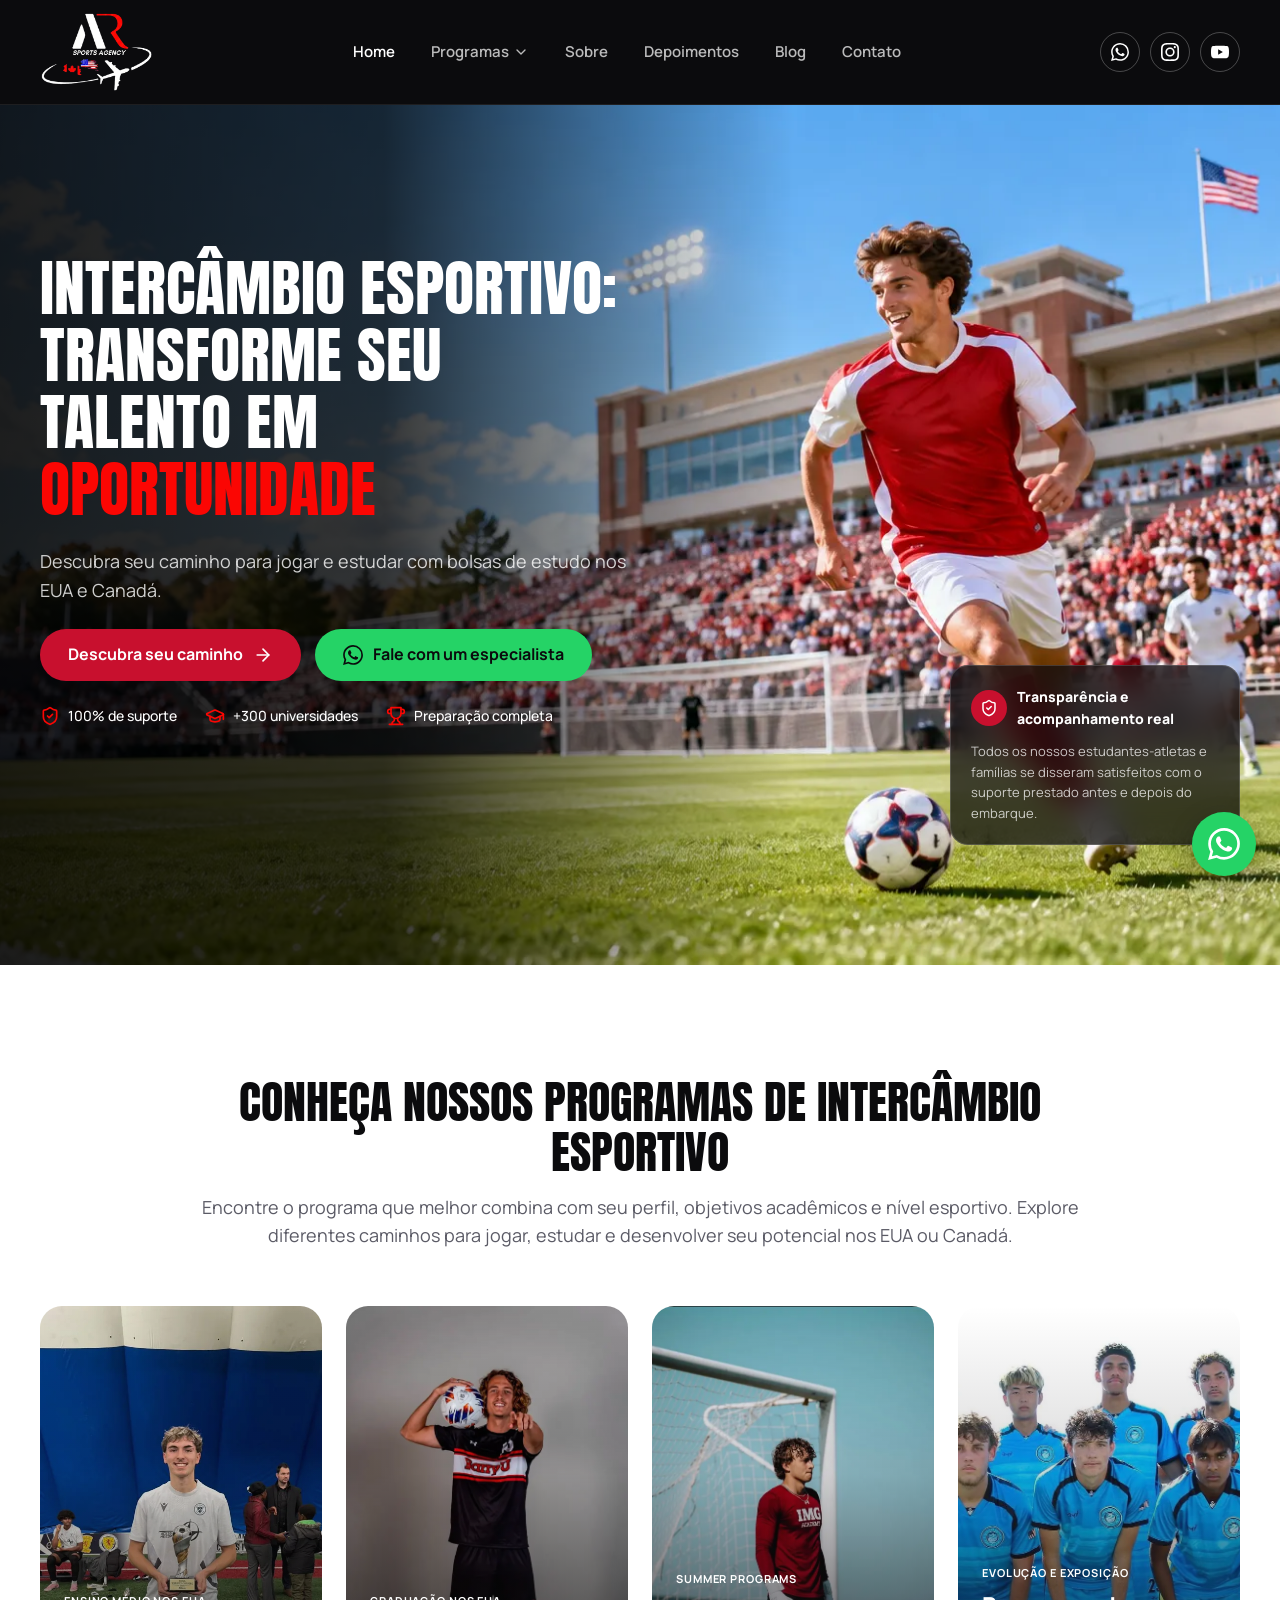
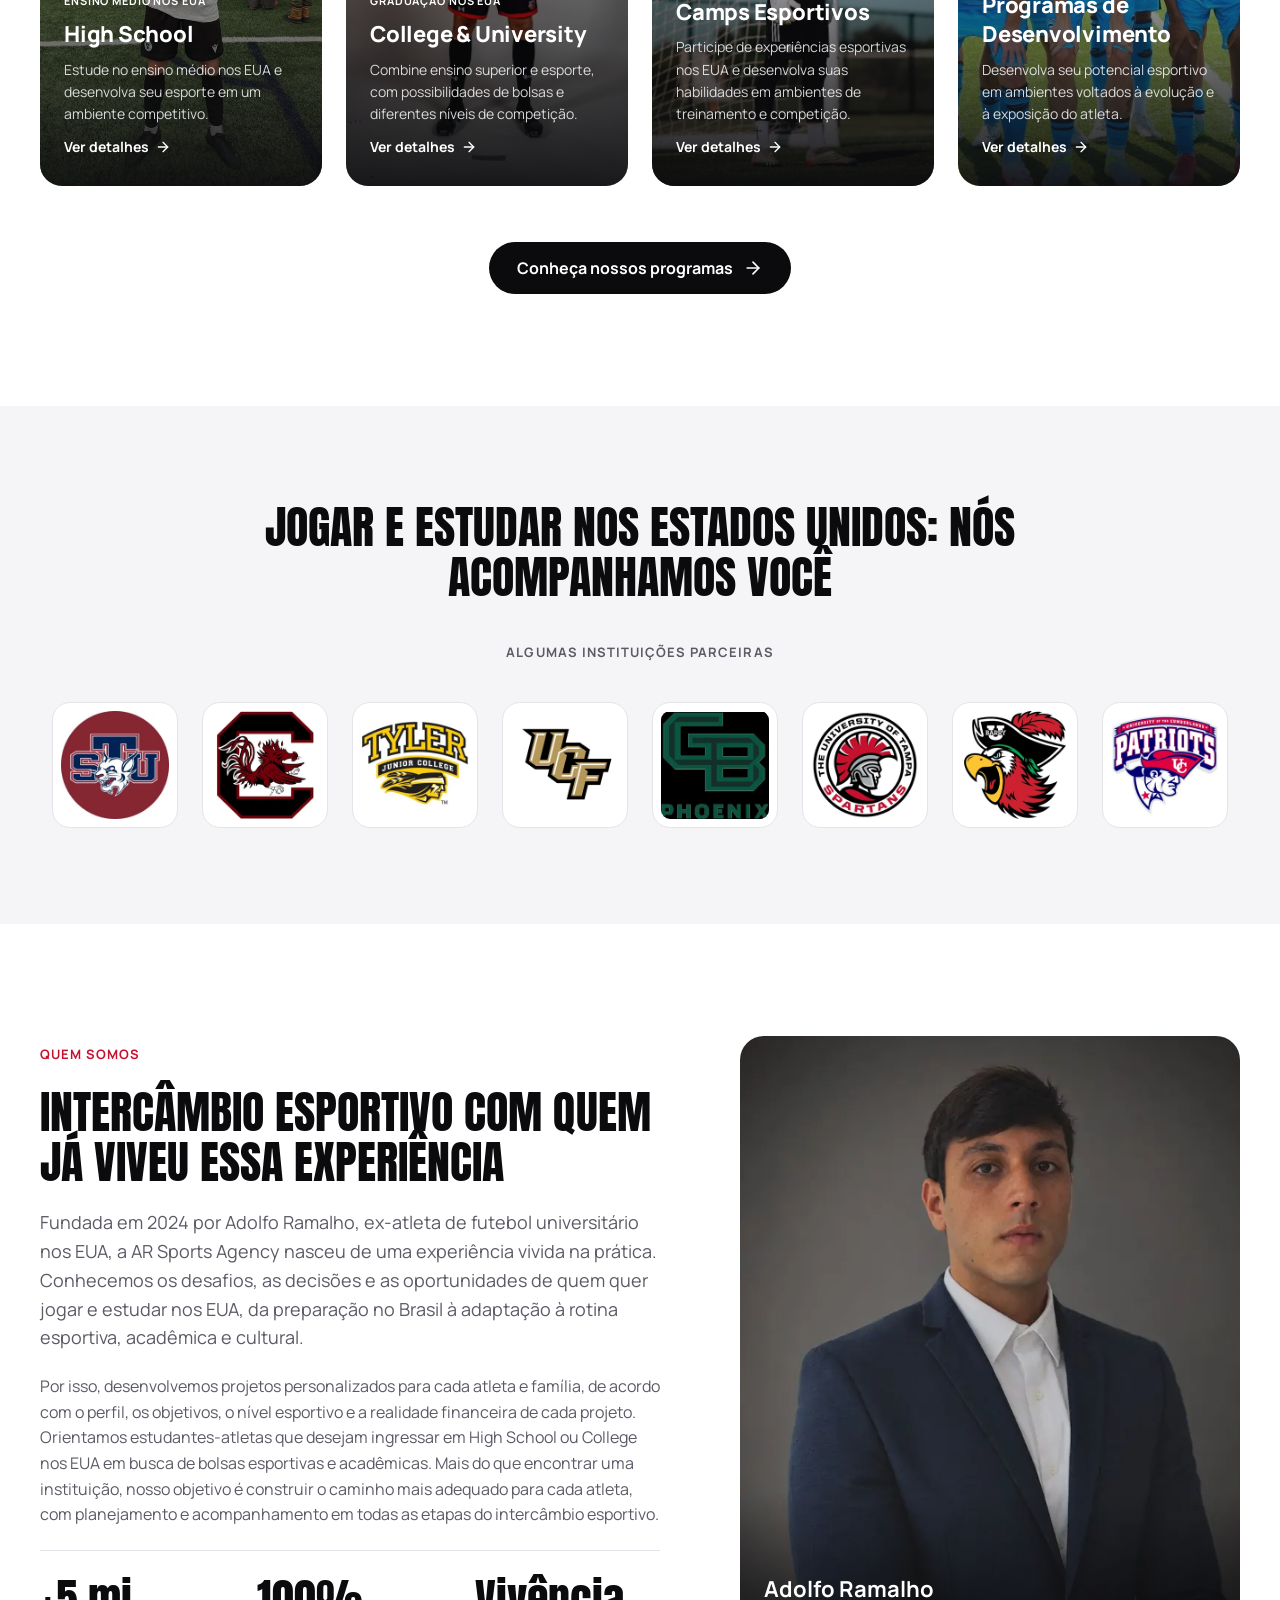
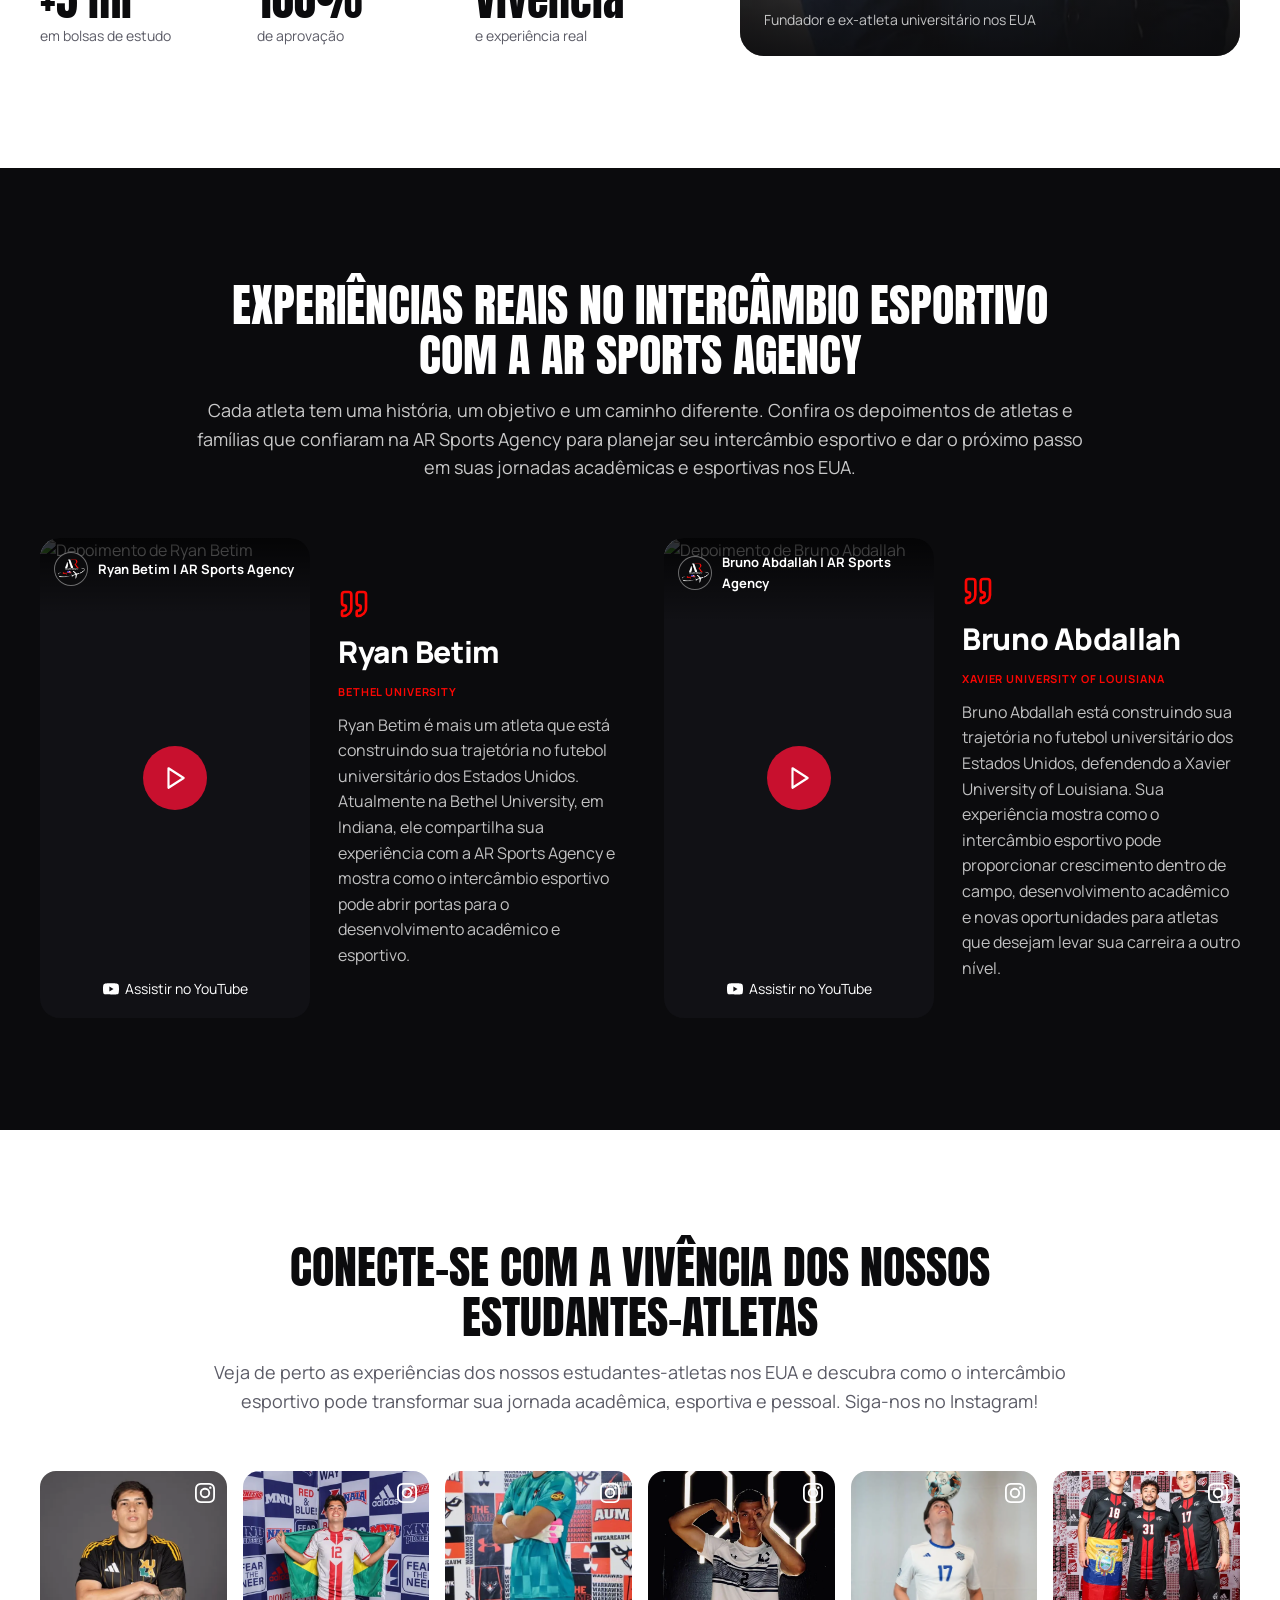
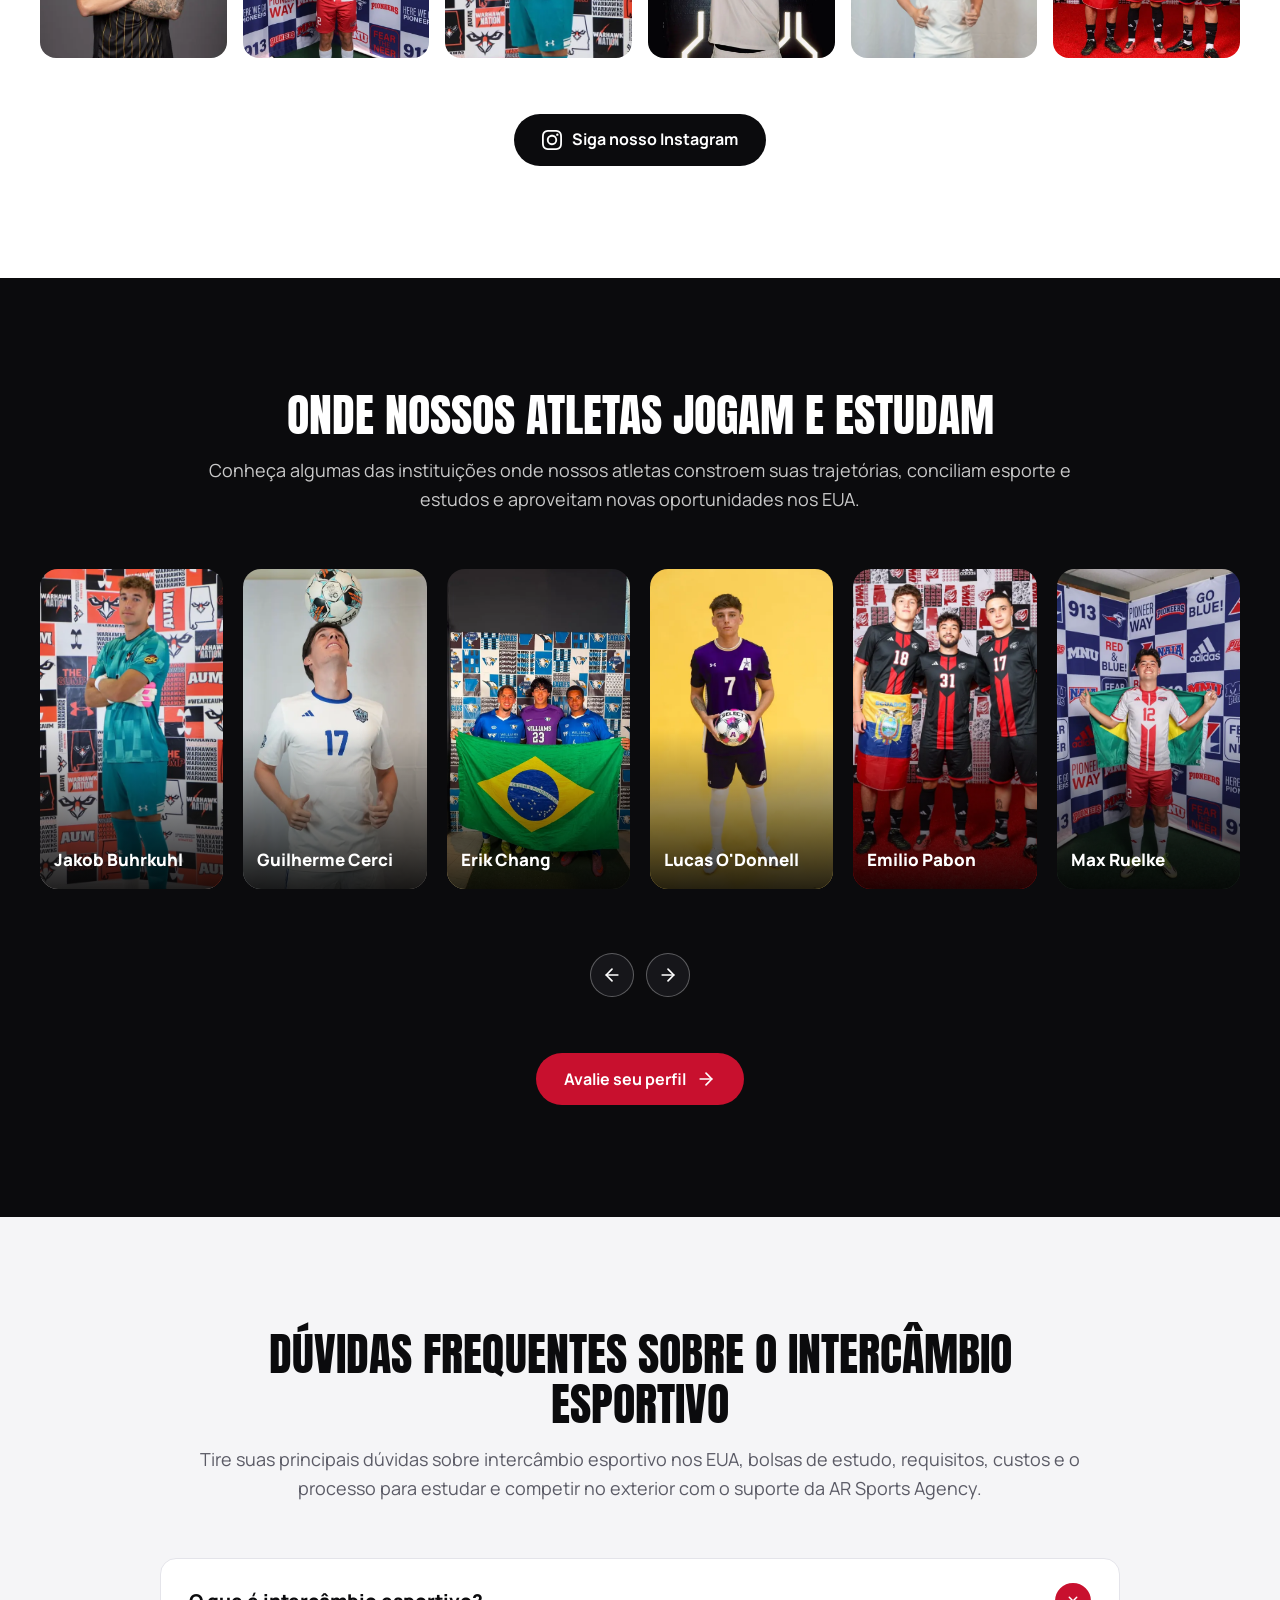
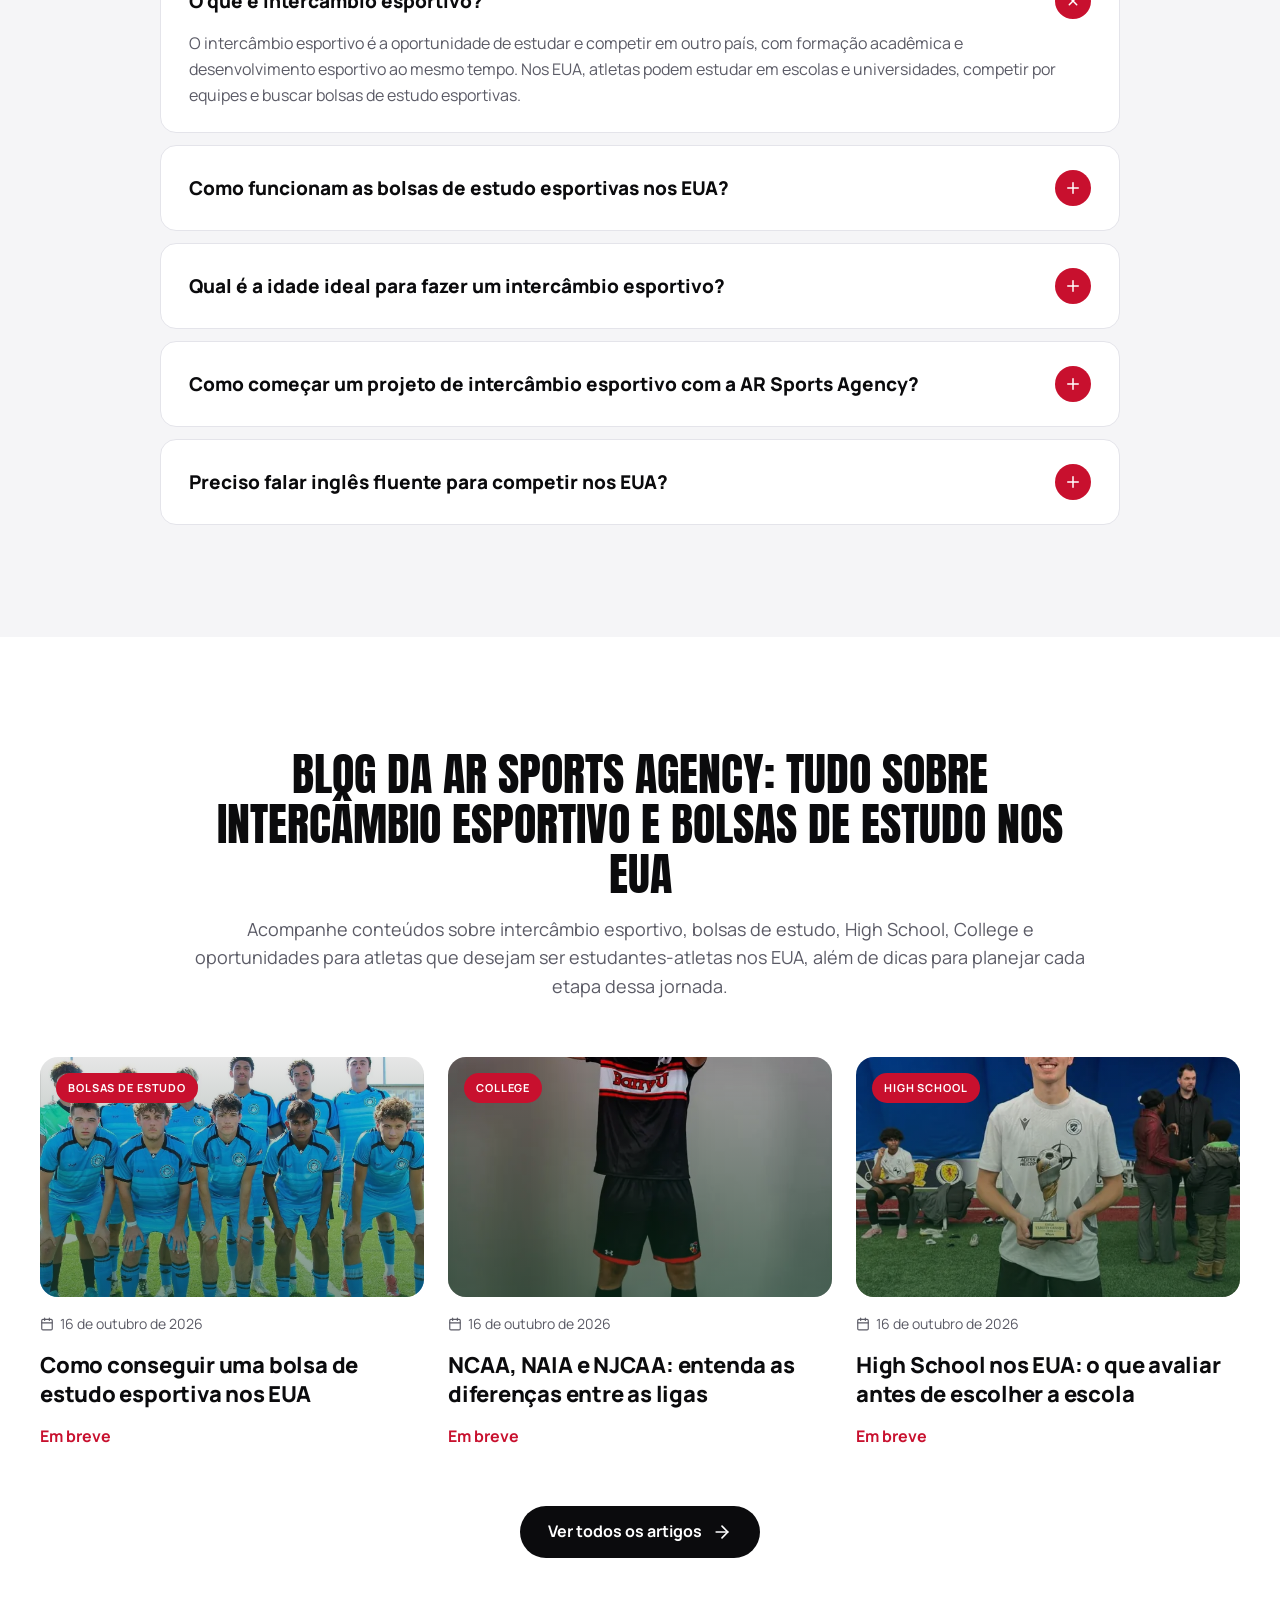
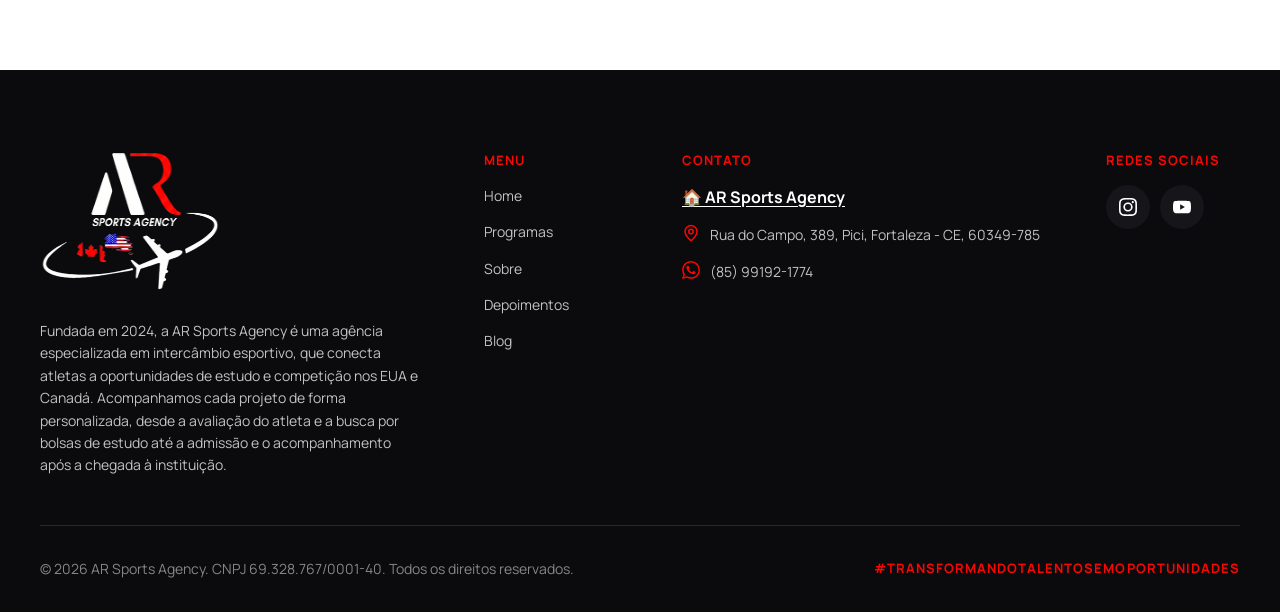
==== index.html @ d469edd4 "Prévia AR Sports Agency Co-Authored-By: Claude Opus 5.5 <noreply@anthropic.com> Claude-Session: http" ====
<!doctype html><html lang="pt-BR"><head><meta charset="utf-8"><meta name="robots" content="noindex,nofollow"><meta name="viewport" content="width=device-width,initial-scale=1">
<title>AR Sports Agency | Intercâmbio Esportivo para EUA e Canadá</title><meta name="description" content="Encontre oportunidades de intercâmbio esportivo nos EUA e Canadá para jogar, estudar e conquistar bolsas de estudos com a AR Sports Agency."><link rel="canonical" href="https://arsportsagency.com.br/">
<meta property="og:type" content="website"><meta property="og:title" content="AR Sports Agency | Intercâmbio Esportivo para EUA e Canadá"><meta property="og:description" content="Encontre oportunidades de intercâmbio esportivo nos EUA e Canadá para jogar, estudar e conquistar bolsas de estudos com a AR Sports Agency."><meta property="og:url" content="https://arsportsagency.com.br/"><meta property="og:image" content="https://arsportsagency.com.br/assets/img/og.jpg"><meta property="og:locale" content="pt_BR">
<link rel="icon" href="./favicon.png"><meta name="theme-color" content="#0B0B0D">
<link rel="preconnect" href="https://fonts.googleapis.com"><link rel="preconnect" href="https://fonts.gstatic.com" crossorigin>
<link href="https://fonts.googleapis.com/css2?family=Anton&family=Manrope:wght@400;500;600;700;800&display=swap" rel="stylesheet">
<link rel="stylesheet" href="./assets/css/style.css"><script type="application/ld+json">{"@context": "https://schema.org", "@type": "Organization", "name": "AR Sports Agency", "url": "https://arsportsagency.com.br/", "logo": "https://arsportsagency.com.br/assets/img/logo.png", "email": "aramalho@arsportsagency.com.br", "telephone": "+55 85 99192-1774", "hasMap": "https://share.google/sRumZk0qRqVlAinR0", "foundingDate": "2024", "founder": {"@type": "Person", "name": "Adolfo Ramalho"}, "address": {"@type": "PostalAddress", "streetAddress": "Rua do Campo, 389, Pici", "postalCode": "60349-785", "addressLocality": "Fortaleza", "addressRegion": "CE", "addressCountry": "BR"}, "sameAs": ["https://www.instagram.com/arsportsagency_/", "https://www.youtube.com/@arsportsagency"], "slogan": "#TransformandoTalentosEmOportunidades"}</script><script type="application/ld+json">{"@context": "https://schema.org", "@type": "FAQPage", "mainEntity": [{"@type": "Question", "name": "O que é intercâmbio esportivo?", "acceptedAnswer": {"@type": "Answer", "text": "O intercâmbio esportivo é a oportunidade de estudar e competir em outro país, com formação acadêmica e desenvolvimento esportivo ao mesmo tempo. Nos EUA, atletas podem estudar em escolas e universidades, competir por equipes e buscar bolsas de estudo esportivas."}}, {"@type": "Question", "name": "Como funcionam as bolsas de estudo esportivas nos EUA?", "acceptedAnswer": {"@type": "Answer", "text": "As bolsas esportivas são oferecidas por escolas e universidades para atletas que atendem aos requisitos esportivos e acadêmicos. O valor varia conforme a instituição, a modalidade, o nível esportivo e o perfil do atleta, e pode reduzir significativamente os custos do programa."}}, {"@type": "Question", "name": "Qual é a idade ideal para fazer um intercâmbio esportivo?", "acceptedAnswer": {"@type": "Answer", "text": "Não existe uma idade única ideal. O momento adequado depende da idade, do nível esportivo, do histórico acadêmico e dos objetivos do atleta. Existem oportunidades para estudantes do ensino médio e para atletas que desejam ingressar ou continuar os estudos em universidades nos EUA."}}, {"@type": "Question", "name": "Como começar um projeto de intercâmbio esportivo com a AR Sports Agency?", "acceptedAnswer": {"@type": "Answer", "text": "O primeiro passo é a avaliação do perfil do atleta. Analisamos idade, histórico acadêmico, nível esportivo, objetivos e orçamento para desenvolver uma estratégia personalizada e buscar oportunidades em escolas e universidades alinhadas ao seu perfil."}}, {"@type": "Question", "name": "Preciso falar inglês fluente para competir nos EUA?", "acceptedAnswer": {"@type": "Answer", "text": "Não necessariamente. O nível de inglês exigido varia conforme a instituição e o programa. Muitos atletas iniciam o intercâmbio esportivo sem fluência e desenvolvem o idioma durante a experiência. A AR Sports Agency avalia o nível de inglês para indicar opções adequadas."}}]}</script></head>
<body id="topo"><header class="header"><div class="container">
<a class="logo" href="./index.html" aria-label="AR Sports Agency, página inicial"><img src="./assets/img/logo-full.webp" alt="AR Sports Agency" width="113" height="80"></a>
<nav class="nav" aria-label="Menu principal"><a href="./index.html" class="ativo" aria-current="page">Home</a><div class="drop"><a href="./programas/index.html">Programas <svg aria-hidden="true" focusable="false" xmlns="http://www.w3.org/2000/svg" width="24" height="24" viewBox="0 0 24 24" fill="none" stroke="currentColor" stroke-width="2" stroke-linecap="round" stroke-linejoin="round"><path d="m6 9 6 6 6-6"/></svg></a><div class="drop-menu"><a href="./high-school/index.html"><span class="ic"><svg aria-hidden="true" focusable="false" xmlns="http://www.w3.org/2000/svg" width="24" height="24" viewBox="0 0 24 24" fill="none" stroke="currentColor" stroke-width="2" stroke-linecap="round" stroke-linejoin="round" > <path d="M21.42 10.922a1 1 0 0 0-.019-1.838L12.83 5.18a2 2 0 0 0-1.66 0L2.6 9.08a1 1 0 0 0 0 1.832l8.57 3.908a2 2 0 0 0 1.66 0z" /> <path d="M22 10v6" /> <path d="M6 12.5V16a6 3 0 0 0 12 0v-3.5" /> </svg></span><span><b>High School</b><span>Ensino Médio nos EUA</span></span></a><a href="./college-university/index.html"><span class="ic"><svg aria-hidden="true" focusable="false" xmlns="http://www.w3.org/2000/svg" width="24" height="24" viewBox="0 0 24 24" fill="none" stroke="currentColor" stroke-width="2" stroke-linecap="round" stroke-linejoin="round" > <path d="M6 9H4.5a2.5 2.5 0 0 1 0-5H6" /> <path d="M18 9h1.5a2.5 2.5 0 0 0 0-5H18" /> <path d="M4 22h16" /> <path d="M10 14.66V17c0 .55-.47.98-.97 1.21C7.85 18.75 7 20.24 7 22" /> <path d="M14 14.66V17c0 .55.47.98.97 1.21C16.15 18.75 17 20.24 17 22" /> <path d="M18 2H6v7a6 6 0 0 0 12 0V2Z" /> </svg></span><span><b>College & University</b><span>Graduação com bolsa nos EUA</span></span></a><a href="./programas-de-desenvolvimento/index.html"><span class="ic"><svg aria-hidden="true" focusable="false" xmlns="http://www.w3.org/2000/svg" width="24" height="24" viewBox="0 0 24 24" fill="none" stroke="currentColor" stroke-width="2" stroke-linecap="round" stroke-linejoin="round" > <path d="M14.4 14.4 9.6 9.6" /> <path d="M18.657 21.485a2 2 0 1 1-2.829-2.828l-1.767 1.768a2 2 0 1 1-2.829-2.829l6.364-6.364a2 2 0 1 1 2.829 2.829l-1.768 1.767a2 2 0 1 1 2.828 2.829z" /> <path d="m21.5 21.5-1.4-1.4" /> <path d="M3.9 3.9 2.5 2.5" /> <path d="M6.404 12.768a2 2 0 1 1-2.829-2.829l1.768-1.767a2 2 0 1 1-2.828-2.829l2.828-2.828a2 2 0 1 1 2.829 2.828l1.767-1.768a2 2 0 1 1 2.829 2.829z" /> </svg></span><span><b>Programas de Desenvolvimento</b><span>Evolução e exposição do atleta</span></span></a><a href="./camps-summer-programs/index.html"><span class="ic"><svg aria-hidden="true" focusable="false" xmlns="http://www.w3.org/2000/svg" width="24" height="24" viewBox="0 0 24 24" fill="none" stroke="currentColor" stroke-width="2" stroke-linecap="round" stroke-linejoin="round" > <path d="M17.8 19.2 16 11l3.5-3.5C21 6 21.5 4 21 3c-1-.5-3 0-4.5 1.5L13 8 4.8 6.2c-.5-.1-.9.1-1.1.5l-.3.5c-.2.5-.1 1 .3 1.3L9 12l-2 3H4l-1 1 3 2 2 3 1-1v-3l3-2 3.5 5.3c.3.4.8.5 1.3.3l.5-.2c.4-.3.6-.7.5-1.2z" /> </svg></span><span><b>Camps Esportivos</b><span>Summer Programs nos EUA</span></span></a><a class="todos" href="./programas/index.html">Ver todos os programas <svg aria-hidden="true" focusable="false" xmlns="http://www.w3.org/2000/svg" width="24" height="24" viewBox="0 0 24 24" fill="none" stroke="currentColor" stroke-width="2" stroke-linecap="round" stroke-linejoin="round" > <path d="M5 12h14" /> <path d="m12 5 7 7-7 7" /> </svg></a></div></div><a href="./sobre/index.html">Sobre</a><a href="./depoimentos/index.html">Depoimentos</a><a href="./blog/index.html">Blog</a><a href="./contato/index.html">Contato</a><div class="redes" hidden-desktop><a href="https://wa.me/18706049892?text=Ol%C3%A1%21%20Vim%20pelo%20site%20da%20AR%20Sports%20Agency%20e%20quero%20falar%20com%20um%20especialista%20sobre%20o%20interc%C3%A2mbio%20esportivo." target="_blank" rel="noopener" aria-label="WhatsApp"><svg aria-hidden="true" focusable="false" width="24" height="24" viewBox="0 0 24 24" xmlns="http://www.w3.org/2000/svg"><path fill="currentColor" d="M17.472 14.382c-.297-.149-1.758-.867-2.03-.967-.273-.099-.471-.148-.67.15-.197.297-.767.966-.94 1.164-.173.199-.347.223-.644.075-.297-.15-1.255-.463-2.39-1.475-.883-.788-1.48-1.761-1.653-2.059-.173-.297-.018-.458.13-.606.134-.133.298-.347.446-.52.149-.174.198-.298.298-.497.099-.198.05-.371-.025-.52-.075-.149-.669-1.612-.916-2.207-.242-.579-.487-.5-.669-.51-.173-.008-.371-.01-.57-.01-.198 0-.52.074-.792.372-.272.297-1.04 1.016-1.04 2.479 0 1.462 1.065 2.875 1.213 3.074.149.198 2.096 3.2 5.077 4.487.709.306 1.262.489 1.694.625.712.227 1.36.195 1.871.118.571-.085 1.758-.719 2.006-1.413.248-.694.248-1.289.173-1.413-.074-.124-.272-.198-.57-.347m-5.421 7.403h-.004a9.87 9.87 0 01-5.031-1.378l-.361-.214-3.741.982.998-3.648-.235-.374a9.86 9.86 0 01-1.51-5.26c.001-5.45 4.436-9.884 9.888-9.884 2.64 0 5.122 1.03 6.988 2.898a9.825 9.825 0 012.893 6.994c-.003 5.45-4.437 9.884-9.885 9.884m8.413-18.297A11.815 11.815 0 0012.05 0C5.495 0 .16 5.335.157 11.892c0 2.096.547 4.142 1.588 5.945L.057 24l6.305-1.654a11.882 11.882 0 005.683 1.448h.005c6.554 0 11.89-5.335 11.893-11.893a11.821 11.821 0 00-3.48-8.413Z"/></svg></a><a href="https://www.instagram.com/arsportsagency_/" target="_blank" rel="noopener" aria-label="Instagram"><svg aria-hidden="true" focusable="false" width="24" height="24" viewBox="0 0 24 24" xmlns="http://www.w3.org/2000/svg"><path fill="currentColor" d="M7.0301.084c-1.2768.0602-2.1487.264-2.911.5634-.7888.3075-1.4575.72-2.1228 1.3877-.6652.6677-1.075 1.3368-1.3802 2.127-.2954.7638-.4956 1.6365-.552 2.914-.0564 1.2775-.0689 1.6882-.0626 4.947.0062 3.2586.0206 3.6671.0825 4.9473.061 1.2765.264 2.1482.5635 2.9107.308.7889.72 1.4573 1.388 2.1228.6679.6655 1.3365 1.0743 2.1285 1.38.7632.295 1.6361.4961 2.9134.552 1.2773.056 1.6884.069 4.9462.0627 3.2578-.0062 3.668-.0207 4.9478-.0814 1.28-.0607 2.147-.2652 2.9098-.5633.7889-.3086 1.4578-.72 2.1228-1.3881.665-.6682 1.0745-1.3378 1.3795-2.1284.2957-.7632.4966-1.636.552-2.9124.056-1.2809.0692-1.6898.063-4.948-.0063-3.2583-.021-3.6668-.0817-4.9465-.0607-1.2797-.264-2.1487-.5633-2.9117-.3084-.7889-.72-1.4568-1.3876-2.1228C21.2982 1.33 20.628.9208 19.8378.6165 19.074.321 18.2017.1197 16.9244.0645 15.6471.0093 15.236-.005 11.977.0014 8.718.0076 8.31.0215 7.0301.0839m.1402 21.6932c-1.17-.0509-1.8053-.2453-2.2287-.408-.5606-.216-.96-.4771-1.3819-.895-.422-.4178-.6811-.8186-.9-1.378-.1644-.4234-.3624-1.058-.4171-2.228-.0595-1.2645-.072-1.6442-.079-4.848-.007-3.2037.0053-3.583.0607-4.848.05-1.169.2456-1.805.408-2.2282.216-.5613.4762-.96.895-1.3816.4188-.4217.8184-.6814 1.3783-.9003.423-.1651 1.0575-.3614 2.227-.4171 1.2655-.06 1.6447-.072 4.848-.079 3.2033-.007 3.5835.005 4.8495.0608 1.169.0508 1.8053.2445 2.228.408.5608.216.96.4754 1.3816.895.4217.4194.6816.8176.9005 1.3787.1653.4217.3617 1.056.4169 2.2263.0602 1.2655.0739 1.645.0796 4.848.0058 3.203-.0055 3.5834-.061 4.848-.051 1.17-.245 1.8055-.408 2.2294-.216.5604-.4763.96-.8954 1.3814-.419.4215-.8181.6811-1.3783.9-.4224.1649-1.0577.3617-2.2262.4174-1.2656.0595-1.6448.072-4.8493.079-3.2045.007-3.5825-.006-4.848-.0608M16.953 5.5864A1.44 1.44 0 1 0 18.39 4.144a1.44 1.44 0 0 0-1.437 1.4424M5.8385 12.012c.0067 3.4032 2.7706 6.1557 6.173 6.1493 3.4026-.0065 6.157-2.7701 6.1506-6.1733-.0065-3.4032-2.771-6.1565-6.174-6.1498-3.403.0067-6.156 2.771-6.1496 6.1738M8 12.0077a4 4 0 1 1 4.008 3.9921A3.9996 3.9996 0 0 1 8 12.0077"/></svg></a><a href="https://www.youtube.com/@arsportsagency" target="_blank" rel="noopener" aria-label="YouTube"><svg aria-hidden="true" focusable="false" width="24" height="24" viewBox="0 0 24 24" xmlns="http://www.w3.org/2000/svg"><path fill="currentColor" d="M23.498 6.186a3.016 3.016 0 0 0-2.122-2.136C19.505 3.545 12 3.545 12 3.545s-7.505 0-9.377.505A3.017 3.017 0 0 0 .502 6.186C0 8.07 0 12 0 12s0 3.93.502 5.814a3.016 3.016 0 0 0 2.122 2.136c1.871.505 9.376.505 9.376.505s7.505 0 9.377-.505a3.015 3.015 0 0 0 2.122-2.136C24 15.93 24 12 24 12s0-3.93-.502-5.814zM9.545 15.568V8.432L15.818 12l-6.273 3.568z"/></svg></a></div></nav>
<div class="redes topo-redes"><a href="https://wa.me/18706049892?text=Ol%C3%A1%21%20Vim%20pelo%20site%20da%20AR%20Sports%20Agency%20e%20quero%20falar%20com%20um%20especialista%20sobre%20o%20interc%C3%A2mbio%20esportivo." target="_blank" rel="noopener" aria-label="WhatsApp"><svg aria-hidden="true" focusable="false" width="24" height="24" viewBox="0 0 24 24" xmlns="http://www.w3.org/2000/svg"><path fill="currentColor" d="M17.472 14.382c-.297-.149-1.758-.867-2.03-.967-.273-.099-.471-.148-.67.15-.197.297-.767.966-.94 1.164-.173.199-.347.223-.644.075-.297-.15-1.255-.463-2.39-1.475-.883-.788-1.48-1.761-1.653-2.059-.173-.297-.018-.458.13-.606.134-.133.298-.347.446-.52.149-.174.198-.298.298-.497.099-.198.05-.371-.025-.52-.075-.149-.669-1.612-.916-2.207-.242-.579-.487-.5-.669-.51-.173-.008-.371-.01-.57-.01-.198 0-.52.074-.792.372-.272.297-1.04 1.016-1.04 2.479 0 1.462 1.065 2.875 1.213 3.074.149.198 2.096 3.2 5.077 4.487.709.306 1.262.489 1.694.625.712.227 1.36.195 1.871.118.571-.085 1.758-.719 2.006-1.413.248-.694.248-1.289.173-1.413-.074-.124-.272-.198-.57-.347m-5.421 7.403h-.004a9.87 9.87 0 01-5.031-1.378l-.361-.214-3.741.982.998-3.648-.235-.374a9.86 9.86 0 01-1.51-5.26c.001-5.45 4.436-9.884 9.888-9.884 2.64 0 5.122 1.03 6.988 2.898a9.825 9.825 0 012.893 6.994c-.003 5.45-4.437 9.884-9.885 9.884m8.413-18.297A11.815 11.815 0 0012.05 0C5.495 0 .16 5.335.157 11.892c0 2.096.547 4.142 1.588 5.945L.057 24l6.305-1.654a11.882 11.882 0 005.683 1.448h.005c6.554 0 11.89-5.335 11.893-11.893a11.821 11.821 0 00-3.48-8.413Z"/></svg></a><a href="https://www.instagram.com/arsportsagency_/" target="_blank" rel="noopener" aria-label="Instagram"><svg aria-hidden="true" focusable="false" width="24" height="24" viewBox="0 0 24 24" xmlns="http://www.w3.org/2000/svg"><path fill="currentColor" d="M7.0301.084c-1.2768.0602-2.1487.264-2.911.5634-.7888.3075-1.4575.72-2.1228 1.3877-.6652.6677-1.075 1.3368-1.3802 2.127-.2954.7638-.4956 1.6365-.552 2.914-.0564 1.2775-.0689 1.6882-.0626 4.947.0062 3.2586.0206 3.6671.0825 4.9473.061 1.2765.264 2.1482.5635 2.9107.308.7889.72 1.4573 1.388 2.1228.6679.6655 1.3365 1.0743 2.1285 1.38.7632.295 1.6361.4961 2.9134.552 1.2773.056 1.6884.069 4.9462.0627 3.2578-.0062 3.668-.0207 4.9478-.0814 1.28-.0607 2.147-.2652 2.9098-.5633.7889-.3086 1.4578-.72 2.1228-1.3881.665-.6682 1.0745-1.3378 1.3795-2.1284.2957-.7632.4966-1.636.552-2.9124.056-1.2809.0692-1.6898.063-4.948-.0063-3.2583-.021-3.6668-.0817-4.9465-.0607-1.2797-.264-2.1487-.5633-2.9117-.3084-.7889-.72-1.4568-1.3876-2.1228C21.2982 1.33 20.628.9208 19.8378.6165 19.074.321 18.2017.1197 16.9244.0645 15.6471.0093 15.236-.005 11.977.0014 8.718.0076 8.31.0215 7.0301.0839m.1402 21.6932c-1.17-.0509-1.8053-.2453-2.2287-.408-.5606-.216-.96-.4771-1.3819-.895-.422-.4178-.6811-.8186-.9-1.378-.1644-.4234-.3624-1.058-.4171-2.228-.0595-1.2645-.072-1.6442-.079-4.848-.007-3.2037.0053-3.583.0607-4.848.05-1.169.2456-1.805.408-2.2282.216-.5613.4762-.96.895-1.3816.4188-.4217.8184-.6814 1.3783-.9003.423-.1651 1.0575-.3614 2.227-.4171 1.2655-.06 1.6447-.072 4.848-.079 3.2033-.007 3.5835.005 4.8495.0608 1.169.0508 1.8053.2445 2.228.408.5608.216.96.4754 1.3816.895.4217.4194.6816.8176.9005 1.3787.1653.4217.3617 1.056.4169 2.2263.0602 1.2655.0739 1.645.0796 4.848.0058 3.203-.0055 3.5834-.061 4.848-.051 1.17-.245 1.8055-.408 2.2294-.216.5604-.4763.96-.8954 1.3814-.419.4215-.8181.6811-1.3783.9-.4224.1649-1.0577.3617-2.2262.4174-1.2656.0595-1.6448.072-4.8493.079-3.2045.007-3.5825-.006-4.848-.0608M16.953 5.5864A1.44 1.44 0 1 0 18.39 4.144a1.44 1.44 0 0 0-1.437 1.4424M5.8385 12.012c.0067 3.4032 2.7706 6.1557 6.173 6.1493 3.4026-.0065 6.157-2.7701 6.1506-6.1733-.0065-3.4032-2.771-6.1565-6.174-6.1498-3.403.0067-6.156 2.771-6.1496 6.1738M8 12.0077a4 4 0 1 1 4.008 3.9921A3.9996 3.9996 0 0 1 8 12.0077"/></svg></a><a href="https://www.youtube.com/@arsportsagency" target="_blank" rel="noopener" aria-label="YouTube"><svg aria-hidden="true" focusable="false" width="24" height="24" viewBox="0 0 24 24" xmlns="http://www.w3.org/2000/svg"><path fill="currentColor" d="M23.498 6.186a3.016 3.016 0 0 0-2.122-2.136C19.505 3.545 12 3.545 12 3.545s-7.505 0-9.377.505A3.017 3.017 0 0 0 .502 6.186C0 8.07 0 12 0 12s0 3.93.502 5.814a3.016 3.016 0 0 0 2.122 2.136c1.871.505 9.376.505 9.376.505s7.505 0 9.377-.505a3.015 3.015 0 0 0 2.122-2.136C24 15.93 24 12 24 12s0-3.93-.502-5.814zM9.545 15.568V8.432L15.818 12l-6.273 3.568z"/></svg></a></div>
<button class="menu-btn" aria-label="Abrir menu" aria-expanded="false"><svg aria-hidden="true" focusable="false" xmlns="http://www.w3.org/2000/svg" width="24" height="24" viewBox="0 0 24 24" fill="none" stroke="currentColor" stroke-width="2" stroke-linecap="round"><path d="M4 6h16M4 12h16M4 18h16"/></svg></button>
</div></header><main><section class="hero hero-home"><img class="fundo" src="./assets/img/hero-home.webp" alt="Atleta de futebol em estádio universitário nos Estados Unidos" width="1536" height="864" fetchpriority="high">
<div class="container"><div class="conteudo"><h1>Intercâmbio Esportivo: Transforme seu Talento em <em>Oportunidade</em></h1><p>Descubra seu caminho para jogar e estudar com bolsas de estudo nos EUA e Canadá.</p>
<div class="btns"><a class="btn btn-primario" href="https://ar-sports-agency.vercel.app/" target="_blank" rel="noopener">Descubra seu caminho<svg aria-hidden="true" focusable="false" xmlns="http://www.w3.org/2000/svg" width="24" height="24" viewBox="0 0 24 24" fill="none" stroke="currentColor" stroke-width="2" stroke-linecap="round" stroke-linejoin="round" > <path d="M5 12h14" /> <path d="m12 5 7 7-7 7" /> </svg></a><a class="btn btn-wpp" href="https://wa.me/18706049892?text=Ol%C3%A1%21%20Vim%20pelo%20site%20da%20AR%20Sports%20Agency%20e%20quero%20falar%20com%20um%20especialista%20sobre%20o%20interc%C3%A2mbio%20esportivo." target="_blank" rel="noopener"><svg aria-hidden="true" focusable="false" width="24" height="24" viewBox="0 0 24 24" xmlns="http://www.w3.org/2000/svg"><path fill="currentColor" d="M17.472 14.382c-.297-.149-1.758-.867-2.03-.967-.273-.099-.471-.148-.67.15-.197.297-.767.966-.94 1.164-.173.199-.347.223-.644.075-.297-.15-1.255-.463-2.39-1.475-.883-.788-1.48-1.761-1.653-2.059-.173-.297-.018-.458.13-.606.134-.133.298-.347.446-.52.149-.174.198-.298.298-.497.099-.198.05-.371-.025-.52-.075-.149-.669-1.612-.916-2.207-.242-.579-.487-.5-.669-.51-.173-.008-.371-.01-.57-.01-.198 0-.52.074-.792.372-.272.297-1.04 1.016-1.04 2.479 0 1.462 1.065 2.875 1.213 3.074.149.198 2.096 3.2 5.077 4.487.709.306 1.262.489 1.694.625.712.227 1.36.195 1.871.118.571-.085 1.758-.719 2.006-1.413.248-.694.248-1.289.173-1.413-.074-.124-.272-.198-.57-.347m-5.421 7.403h-.004a9.87 9.87 0 01-5.031-1.378l-.361-.214-3.741.982.998-3.648-.235-.374a9.86 9.86 0 01-1.51-5.26c.001-5.45 4.436-9.884 9.888-9.884 2.64 0 5.122 1.03 6.988 2.898a9.825 9.825 0 012.893 6.994c-.003 5.45-4.437 9.884-9.885 9.884m8.413-18.297A11.815 11.815 0 0012.05 0C5.495 0 .16 5.335.157 11.892c0 2.096.547 4.142 1.588 5.945L.057 24l6.305-1.654a11.882 11.882 0 005.683 1.448h.005c6.554 0 11.89-5.335 11.893-11.893a11.821 11.821 0 00-3.48-8.413Z"/></svg>Fale com um especialista</a></div>
<div class="destaques"><span><svg aria-hidden="true" focusable="false" xmlns="http://www.w3.org/2000/svg" width="24" height="24" viewBox="0 0 24 24" fill="none" stroke="currentColor" stroke-width="2" stroke-linecap="round" stroke-linejoin="round" > <path d="M20 13c0 5-3.5 7.5-7.66 8.95a1 1 0 0 1-.67-.01C7.5 20.5 4 18 4 13V6a1 1 0 0 1 1-1c2 0 4.5-1.2 6.24-2.72a1.17 1.17 0 0 1 1.52 0C14.51 3.81 17 5 19 5a1 1 0 0 1 1 1z" /> <path d="m9 12 2 2 4-4" /> </svg>100% de suporte</span><span><svg aria-hidden="true" focusable="false" xmlns="http://www.w3.org/2000/svg" width="24" height="24" viewBox="0 0 24 24" fill="none" stroke="currentColor" stroke-width="2" stroke-linecap="round" stroke-linejoin="round" > <path d="M21.42 10.922a1 1 0 0 0-.019-1.838L12.83 5.18a2 2 0 0 0-1.66 0L2.6 9.08a1 1 0 0 0 0 1.832l8.57 3.908a2 2 0 0 0 1.66 0z" /> <path d="M22 10v6" /> <path d="M6 12.5V16a6 3 0 0 0 12 0v-3.5" /> </svg>+300 universidades</span><span><svg aria-hidden="true" focusable="false" xmlns="http://www.w3.org/2000/svg" width="24" height="24" viewBox="0 0 24 24" fill="none" stroke="currentColor" stroke-width="2" stroke-linecap="round" stroke-linejoin="round" > <path d="M6 9H4.5a2.5 2.5 0 0 1 0-5H6" /> <path d="M18 9h1.5a2.5 2.5 0 0 0 0-5H18" /> <path d="M4 22h16" /> <path d="M10 14.66V17c0 .55-.47.98-.97 1.21C7.85 18.75 7 20.24 7 22" /> <path d="M14 14.66V17c0 .55.47.98.97 1.21C16.15 18.75 17 20.24 17 22" /> <path d="M18 2H6v7a6 6 0 0 0 12 0V2Z" /> </svg>Preparação completa</span></div></div></div>
<div class="selo"><div class="topo"><i><svg aria-hidden="true" focusable="false" xmlns="http://www.w3.org/2000/svg" width="24" height="24" viewBox="0 0 24 24" fill="none" stroke="currentColor" stroke-width="2" stroke-linecap="round" stroke-linejoin="round" > <path d="M20 13c0 5-3.5 7.5-7.66 8.95a1 1 0 0 1-.67-.01C7.5 20.5 4 18 4 13V6a1 1 0 0 1 1-1c2 0 4.5-1.2 6.24-2.72a1.17 1.17 0 0 1 1.52 0C14.51 3.81 17 5 19 5a1 1 0 0 1 1 1z" /> <path d="m9 12 2 2 4-4" /> </svg></i>Transparência e acompanhamento real</div><p>Todos os nossos estudantes-atletas e famílias se disseram satisfeitos com o suporte prestado antes e depois do embarque.</p></div></section>
<section class="secao"><div class="container"><div class="titulo"><h2>Conheça Nossos Programas de Intercâmbio Esportivo</h2><p>Encontre o programa que melhor combina com seu perfil, objetivos acadêmicos e nível esportivo. Explore diferentes caminhos para jogar, estudar e desenvolver seu potencial nos EUA ou Canadá.</p></div><div class="grid4"><a class="card-prog" href="./high-school/index.html"><img src="./assets/img/trofeu.webp" alt="Estudante-atleta de High School com troféu" loading="lazy" width="400" height="480"><span class="rotulo">Ensino Médio nos EUA</span><h3>High School</h3><p>Estude no ensino médio nos EUA e desenvolva seu esporte em um ambiente competitivo.</p><span class="mais">Ver detalhes <svg aria-hidden="true" focusable="false" xmlns="http://www.w3.org/2000/svg" width="24" height="24" viewBox="0 0 24 24" fill="none" stroke="currentColor" stroke-width="2" stroke-linecap="round" stroke-linejoin="round" > <path d="M5 12h14" /> <path d="m12 5 7 7-7 7" /> </svg></span></a><a class="card-prog" href="./college-university/index.html"><img src="./assets/img/barry.webp" alt="Atleta universitário com uniforme da Barry University" loading="lazy" width="400" height="480"><span class="rotulo">Graduação nos EUA</span><h3>College & University</h3><p>Combine ensino superior e esporte, com possibilidades de bolsas e diferentes níveis de competição.</p><span class="mais">Ver detalhes <svg aria-hidden="true" focusable="false" xmlns="http://www.w3.org/2000/svg" width="24" height="24" viewBox="0 0 24 24" fill="none" stroke="currentColor" stroke-width="2" stroke-linecap="round" stroke-linejoin="round" > <path d="M5 12h14" /> <path d="m12 5 7 7-7 7" /> </svg></span></a><a class="card-prog" href="./camps-summer-programs/index.html"><img src="./assets/img/img-goleiro.webp" alt="Goleiro em treino nos EUA" loading="lazy" width="400" height="480"><span class="rotulo">Summer Programs</span><h3>Camps Esportivos</h3><p>Participe de experiências esportivas nos EUA e desenvolva suas habilidades em ambientes de treinamento e competição.</p><span class="mais">Ver detalhes <svg aria-hidden="true" focusable="false" xmlns="http://www.w3.org/2000/svg" width="24" height="24" viewBox="0 0 24 24" fill="none" stroke="currentColor" stroke-width="2" stroke-linecap="round" stroke-linejoin="round" > <path d="M5 12h14" /> <path d="m12 5 7 7-7 7" /> </svg></span></a><a class="card-prog" href="./programas-de-desenvolvimento/index.html"><img src="./assets/img/time-azul.webp" alt="Equipe de programa de desenvolvimento nos EUA" loading="lazy" width="400" height="480"><span class="rotulo">Evolução e exposição</span><h3>Programas de Desenvolvimento</h3><p>Desenvolva seu potencial esportivo em ambientes voltados à evolução e à exposição do atleta.</p><span class="mais">Ver detalhes <svg aria-hidden="true" focusable="false" xmlns="http://www.w3.org/2000/svg" width="24" height="24" viewBox="0 0 24 24" fill="none" stroke="currentColor" stroke-width="2" stroke-linecap="round" stroke-linejoin="round" > <path d="M5 12h14" /> <path d="m12 5 7 7-7 7" /> </svg></span></a></div><a class="btn btn-escuro" href="./programas/index.html">Conheça nossos programas<svg aria-hidden="true" focusable="false" xmlns="http://www.w3.org/2000/svg" width="24" height="24" viewBox="0 0 24 24" fill="none" stroke="currentColor" stroke-width="2" stroke-linecap="round" stroke-linejoin="round" > <path d="M5 12h14" /> <path d="m12 5 7 7-7 7" /> </svg></a></div></section>
<section class="secao cinza" style="padding:96px 0"><div class="container" style="gap:40px"><div class="titulo"><h2>Jogar e Estudar nos Estados Unidos: Nós Acompanhamos Você</h2></div><p class="rotulo" style="color:var(--cinza-texto)">Algumas Instituições Parceiras</p><div class="logos"><img src="./assets/img/uni1.webp" alt="Logo de universidade onde atletas da AR Sports Agency estudam" loading="lazy" width="126" height="126"><img src="./assets/img/uni2.webp" alt="Logo de universidade onde atletas da AR Sports Agency estudam" loading="lazy" width="126" height="126"><img src="./assets/img/uni3.webp" alt="Logo de universidade onde atletas da AR Sports Agency estudam" loading="lazy" width="126" height="126"><img src="./assets/img/uni4.webp" alt="Logo de universidade onde atletas da AR Sports Agency estudam" loading="lazy" width="126" height="126"><img src="./assets/img/uni5.webp" alt="Logo de universidade onde atletas da AR Sports Agency estudam" loading="lazy" width="126" height="126"><img src="./assets/img/uni6.webp" alt="Logo de universidade onde atletas da AR Sports Agency estudam" loading="lazy" width="126" height="126"><img src="./assets/img/uni7.webp" alt="Logo de universidade onde atletas da AR Sports Agency estudam" loading="lazy" width="126" height="126"><img src="./assets/img/uni8.webp" alt="Logo de universidade onde atletas da AR Sports Agency estudam" loading="lazy" width="126" height="126"></div></div></section>
<section class="secao split"><div class="container"><div class="texto"><span class="rotulo">Quem somos</span><h2>Intercâmbio Esportivo com Quem Já Viveu Essa Experiência</h2><p style="font-size:18px">Fundada em 2024 por Adolfo Ramalho, ex-atleta de futebol universitário nos EUA, a AR Sports Agency nasceu de uma experiência vivida na prática. Conhecemos os desafios, as decisões e as oportunidades de quem quer jogar e estudar nos EUA, da preparação no Brasil à adaptação à rotina esportiva, acadêmica e cultural.</p><p>Por isso, desenvolvemos projetos personalizados para cada atleta e família, de acordo com o perfil, os objetivos, o nível esportivo e a realidade financeira de cada projeto. Orientamos estudantes-atletas que desejam ingressar em High School ou College nos EUA em busca de bolsas esportivas e acadêmicas. Mais do que encontrar uma instituição, nosso objetivo é construir o caminho mais adequado para cada atleta, com planejamento e acompanhamento em todas as etapas do intercâmbio esportivo.</p><div class="numeros"><div><strong>+5 mi</strong><span>em bolsas de estudo</span></div><div><strong>100%</strong><span>de aprovação</span></div><div><strong>Vivência</strong><span>e experiência real</span></div></div></div><figure class="fundador"><img src="./assets/img/fundador.webp" alt="Adolfo Ramalho, fundador da AR Sports Agency" loading="lazy" width="500" height="620"><figcaption><b>Adolfo Ramalho</b><span>Fundador e ex-atleta universitário nos EUA</span></figcaption></figure></div></section>
<section class="secao dark"><div class="container"><div class="titulo"><h2>Experiências Reais no Intercâmbio Esportivo com a AR Sports Agency</h2><p>Cada atleta tem uma história, um objetivo e um caminho diferente. Confira os depoimentos de atletas e famílias que confiaram na AR Sports Agency para planejar seu intercâmbio esportivo e dar o próximo passo em suas jornadas acadêmicas e esportivas nos EUA.</p></div><div class="depos"><div class="depo"><div class="video" data-yt="bUrrTECaHC0" data-title="Depoimento de Ryan Betim"><div class="yt-topo"><img src="./assets/img/logo-full.webp" alt="" width="34" height="34"><span>Ryan Betim | AR Sports Agency</span></div><img src="https://i.ytimg.com/vi/bUrrTECaHC0/hqdefault.jpg" alt="Depoimento de Ryan Betim" loading="lazy"><button class="play" aria-label="Reproduzir vídeo: Depoimento de Ryan Betim"><i><svg aria-hidden="true" focusable="false" xmlns="http://www.w3.org/2000/svg" width="24" height="24" viewBox="0 0 24 24" fill="none" stroke="currentColor" stroke-width="2" stroke-linecap="round" stroke-linejoin="round" > <polygon points="6 3 20 12 6 21 6 3" /> </svg></i><span><svg aria-hidden="true" focusable="false" width="24" height="24" viewBox="0 0 24 24" xmlns="http://www.w3.org/2000/svg"><path fill="currentColor" d="M23.498 6.186a3.016 3.016 0 0 0-2.122-2.136C19.505 3.545 12 3.545 12 3.545s-7.505 0-9.377.505A3.017 3.017 0 0 0 .502 6.186C0 8.07 0 12 0 12s0 3.93.502 5.814a3.016 3.016 0 0 0 2.122 2.136c1.871.505 9.376.505 9.376.505s7.505 0 9.377-.505a3.015 3.015 0 0 0 2.122-2.136C24 15.93 24 12 24 12s0-3.93-.502-5.814zM9.545 15.568V8.432L15.818 12l-6.273 3.568z"/></svg>Assistir no YouTube</span></button></div><div class="info"><svg aria-hidden="true" focusable="false" xmlns="http://www.w3.org/2000/svg" width="24" height="24" viewBox="0 0 24 24" fill="none" stroke="currentColor" stroke-width="2" stroke-linecap="round" stroke-linejoin="round" > <path d="M16 3a2 2 0 0 0-2 2v6a2 2 0 0 0 2 2 1 1 0 0 1 1 1v1a2 2 0 0 1-2 2 1 1 0 0 0-1 1v2a1 1 0 0 0 1 1 6 6 0 0 0 6-6V5a2 2 0 0 0-2-2z" /> <path d="M5 3a2 2 0 0 0-2 2v6a2 2 0 0 0 2 2 1 1 0 0 1 1 1v1a2 2 0 0 1-2 2 1 1 0 0 0-1 1v2a1 1 0 0 0 1 1 6 6 0 0 0 6-6V5a2 2 0 0 0-2-2z" /> </svg><h3>Ryan Betim</h3><span class="rotulo">Bethel University</span><p>Ryan Betim é mais um atleta que está construindo sua trajetória no futebol universitário dos Estados Unidos. Atualmente na Bethel University, em Indiana, ele compartilha sua experiência com a AR Sports Agency e mostra como o intercâmbio esportivo pode abrir portas para o desenvolvimento acadêmico e esportivo.</p></div></div><div class="depo"><div class="video" data-yt="Rd6raoskYic" data-title="Depoimento de Bruno Abdallah"><div class="yt-topo"><img src="./assets/img/logo-full.webp" alt="" width="34" height="34"><span>Bruno Abdallah | AR Sports Agency</span></div><img src="https://i.ytimg.com/vi/Rd6raoskYic/hqdefault.jpg" alt="Depoimento de Bruno Abdallah" loading="lazy"><button class="play" aria-label="Reproduzir vídeo: Depoimento de Bruno Abdallah"><i><svg aria-hidden="true" focusable="false" xmlns="http://www.w3.org/2000/svg" width="24" height="24" viewBox="0 0 24 24" fill="none" stroke="currentColor" stroke-width="2" stroke-linecap="round" stroke-linejoin="round" > <polygon points="6 3 20 12 6 21 6 3" /> </svg></i><span><svg aria-hidden="true" focusable="false" width="24" height="24" viewBox="0 0 24 24" xmlns="http://www.w3.org/2000/svg"><path fill="currentColor" d="M23.498 6.186a3.016 3.016 0 0 0-2.122-2.136C19.505 3.545 12 3.545 12 3.545s-7.505 0-9.377.505A3.017 3.017 0 0 0 .502 6.186C0 8.07 0 12 0 12s0 3.93.502 5.814a3.016 3.016 0 0 0 2.122 2.136c1.871.505 9.376.505 9.376.505s7.505 0 9.377-.505a3.015 3.015 0 0 0 2.122-2.136C24 15.93 24 12 24 12s0-3.93-.502-5.814zM9.545 15.568V8.432L15.818 12l-6.273 3.568z"/></svg>Assistir no YouTube</span></button></div><div class="info"><svg aria-hidden="true" focusable="false" xmlns="http://www.w3.org/2000/svg" width="24" height="24" viewBox="0 0 24 24" fill="none" stroke="currentColor" stroke-width="2" stroke-linecap="round" stroke-linejoin="round" > <path d="M16 3a2 2 0 0 0-2 2v6a2 2 0 0 0 2 2 1 1 0 0 1 1 1v1a2 2 0 0 1-2 2 1 1 0 0 0-1 1v2a1 1 0 0 0 1 1 6 6 0 0 0 6-6V5a2 2 0 0 0-2-2z" /> <path d="M5 3a2 2 0 0 0-2 2v6a2 2 0 0 0 2 2 1 1 0 0 1 1 1v1a2 2 0 0 1-2 2 1 1 0 0 0-1 1v2a1 1 0 0 0 1 1 6 6 0 0 0 6-6V5a2 2 0 0 0-2-2z" /> </svg><h3>Bruno Abdallah</h3><span class="rotulo">Xavier University of Louisiana</span><p>Bruno Abdallah está construindo sua trajetória no futebol universitário dos Estados Unidos, defendendo a Xavier University of Louisiana. Sua experiência mostra como o intercâmbio esportivo pode proporcionar crescimento dentro de campo, desenvolvimento acadêmico e novas oportunidades para atletas que desejam levar sua carreira a outro nível.</p></div></div></div></div></section>
<section class="secao"><div class="container"><div class="titulo"><h2>Conecte-se com a vivência dos nossos estudantes-atletas</h2><p>Veja de perto as experiências dos nossos estudantes-atletas nos EUA e descubra como o intercâmbio esportivo pode transformar sua jornada acadêmica, esportiva e pessoal. Siga-nos no Instagram!</p></div><div class="insta"><a href="https://www.instagram.com/arsportsagency_/" target="_blank" rel="noopener" aria-label="Ver no Instagram"><img src="./assets/img/atleta1.webp" alt="Estudante-atleta da AR Sports Agency nos EUA" loading="lazy" width="186" height="186"><svg aria-hidden="true" focusable="false" width="24" height="24" viewBox="0 0 24 24" xmlns="http://www.w3.org/2000/svg"><path fill="currentColor" d="M7.0301.084c-1.2768.0602-2.1487.264-2.911.5634-.7888.3075-1.4575.72-2.1228 1.3877-.6652.6677-1.075 1.3368-1.3802 2.127-.2954.7638-.4956 1.6365-.552 2.914-.0564 1.2775-.0689 1.6882-.0626 4.947.0062 3.2586.0206 3.6671.0825 4.9473.061 1.2765.264 2.1482.5635 2.9107.308.7889.72 1.4573 1.388 2.1228.6679.6655 1.3365 1.0743 2.1285 1.38.7632.295 1.6361.4961 2.9134.552 1.2773.056 1.6884.069 4.9462.0627 3.2578-.0062 3.668-.0207 4.9478-.0814 1.28-.0607 2.147-.2652 2.9098-.5633.7889-.3086 1.4578-.72 2.1228-1.3881.665-.6682 1.0745-1.3378 1.3795-2.1284.2957-.7632.4966-1.636.552-2.9124.056-1.2809.0692-1.6898.063-4.948-.0063-3.2583-.021-3.6668-.0817-4.9465-.0607-1.2797-.264-2.1487-.5633-2.9117-.3084-.7889-.72-1.4568-1.3876-2.1228C21.2982 1.33 20.628.9208 19.8378.6165 19.074.321 18.2017.1197 16.9244.0645 15.6471.0093 15.236-.005 11.977.0014 8.718.0076 8.31.0215 7.0301.0839m.1402 21.6932c-1.17-.0509-1.8053-.2453-2.2287-.408-.5606-.216-.96-.4771-1.3819-.895-.422-.4178-.6811-.8186-.9-1.378-.1644-.4234-.3624-1.058-.4171-2.228-.0595-1.2645-.072-1.6442-.079-4.848-.007-3.2037.0053-3.583.0607-4.848.05-1.169.2456-1.805.408-2.2282.216-.5613.4762-.96.895-1.3816.4188-.4217.8184-.6814 1.3783-.9003.423-.1651 1.0575-.3614 2.227-.4171 1.2655-.06 1.6447-.072 4.848-.079 3.2033-.007 3.5835.005 4.8495.0608 1.169.0508 1.8053.2445 2.228.408.5608.216.96.4754 1.3816.895.4217.4194.6816.8176.9005 1.3787.1653.4217.3617 1.056.4169 2.2263.0602 1.2655.0739 1.645.0796 4.848.0058 3.203-.0055 3.5834-.061 4.848-.051 1.17-.245 1.8055-.408 2.2294-.216.5604-.4763.96-.8954 1.3814-.419.4215-.8181.6811-1.3783.9-.4224.1649-1.0577.3617-2.2262.4174-1.2656.0595-1.6448.072-4.8493.079-3.2045.007-3.5825-.006-4.848-.0608M16.953 5.5864A1.44 1.44 0 1 0 18.39 4.144a1.44 1.44 0 0 0-1.437 1.4424M5.8385 12.012c.0067 3.4032 2.7706 6.1557 6.173 6.1493 3.4026-.0065 6.157-2.7701 6.1506-6.1733-.0065-3.4032-2.771-6.1565-6.174-6.1498-3.403.0067-6.156 2.771-6.1496 6.1738M8 12.0077a4 4 0 1 1 4.008 3.9921A3.9996 3.9996 0 0 1 8 12.0077"/></svg></a><a href="https://www.instagram.com/arsportsagency_/" target="_blank" rel="noopener" aria-label="Ver no Instagram"><img src="./assets/img/atleta2.webp" alt="Estudante-atleta da AR Sports Agency nos EUA" loading="lazy" width="186" height="186"><svg aria-hidden="true" focusable="false" width="24" height="24" viewBox="0 0 24 24" xmlns="http://www.w3.org/2000/svg"><path fill="currentColor" d="M7.0301.084c-1.2768.0602-2.1487.264-2.911.5634-.7888.3075-1.4575.72-2.1228 1.3877-.6652.6677-1.075 1.3368-1.3802 2.127-.2954.7638-.4956 1.6365-.552 2.914-.0564 1.2775-.0689 1.6882-.0626 4.947.0062 3.2586.0206 3.6671.0825 4.9473.061 1.2765.264 2.1482.5635 2.9107.308.7889.72 1.4573 1.388 2.1228.6679.6655 1.3365 1.0743 2.1285 1.38.7632.295 1.6361.4961 2.9134.552 1.2773.056 1.6884.069 4.9462.0627 3.2578-.0062 3.668-.0207 4.9478-.0814 1.28-.0607 2.147-.2652 2.9098-.5633.7889-.3086 1.4578-.72 2.1228-1.3881.665-.6682 1.0745-1.3378 1.3795-2.1284.2957-.7632.4966-1.636.552-2.9124.056-1.2809.0692-1.6898.063-4.948-.0063-3.2583-.021-3.6668-.0817-4.9465-.0607-1.2797-.264-2.1487-.5633-2.9117-.3084-.7889-.72-1.4568-1.3876-2.1228C21.2982 1.33 20.628.9208 19.8378.6165 19.074.321 18.2017.1197 16.9244.0645 15.6471.0093 15.236-.005 11.977.0014 8.718.0076 8.31.0215 7.0301.0839m.1402 21.6932c-1.17-.0509-1.8053-.2453-2.2287-.408-.5606-.216-.96-.4771-1.3819-.895-.422-.4178-.6811-.8186-.9-1.378-.1644-.4234-.3624-1.058-.4171-2.228-.0595-1.2645-.072-1.6442-.079-4.848-.007-3.2037.0053-3.583.0607-4.848.05-1.169.2456-1.805.408-2.2282.216-.5613.4762-.96.895-1.3816.4188-.4217.8184-.6814 1.3783-.9003.423-.1651 1.0575-.3614 2.227-.4171 1.2655-.06 1.6447-.072 4.848-.079 3.2033-.007 3.5835.005 4.8495.0608 1.169.0508 1.8053.2445 2.228.408.5608.216.96.4754 1.3816.895.4217.4194.6816.8176.9005 1.3787.1653.4217.3617 1.056.4169 2.2263.0602 1.2655.0739 1.645.0796 4.848.0058 3.203-.0055 3.5834-.061 4.848-.051 1.17-.245 1.8055-.408 2.2294-.216.5604-.4763.96-.8954 1.3814-.419.4215-.8181.6811-1.3783.9-.4224.1649-1.0577.3617-2.2262.4174-1.2656.0595-1.6448.072-4.8493.079-3.2045.007-3.5825-.006-4.848-.0608M16.953 5.5864A1.44 1.44 0 1 0 18.39 4.144a1.44 1.44 0 0 0-1.437 1.4424M5.8385 12.012c.0067 3.4032 2.7706 6.1557 6.173 6.1493 3.4026-.0065 6.157-2.7701 6.1506-6.1733-.0065-3.4032-2.771-6.1565-6.174-6.1498-3.403.0067-6.156 2.771-6.1496 6.1738M8 12.0077a4 4 0 1 1 4.008 3.9921A3.9996 3.9996 0 0 1 8 12.0077"/></svg></a><a href="https://www.instagram.com/arsportsagency_/" target="_blank" rel="noopener" aria-label="Ver no Instagram"><img src="./assets/img/atleta3.webp" alt="Estudante-atleta da AR Sports Agency nos EUA" loading="lazy" width="186" height="186"><svg aria-hidden="true" focusable="false" width="24" height="24" viewBox="0 0 24 24" xmlns="http://www.w3.org/2000/svg"><path fill="currentColor" d="M7.0301.084c-1.2768.0602-2.1487.264-2.911.5634-.7888.3075-1.4575.72-2.1228 1.3877-.6652.6677-1.075 1.3368-1.3802 2.127-.2954.7638-.4956 1.6365-.552 2.914-.0564 1.2775-.0689 1.6882-.0626 4.947.0062 3.2586.0206 3.6671.0825 4.9473.061 1.2765.264 2.1482.5635 2.9107.308.7889.72 1.4573 1.388 2.1228.6679.6655 1.3365 1.0743 2.1285 1.38.7632.295 1.6361.4961 2.9134.552 1.2773.056 1.6884.069 4.9462.0627 3.2578-.0062 3.668-.0207 4.9478-.0814 1.28-.0607 2.147-.2652 2.9098-.5633.7889-.3086 1.4578-.72 2.1228-1.3881.665-.6682 1.0745-1.3378 1.3795-2.1284.2957-.7632.4966-1.636.552-2.9124.056-1.2809.0692-1.6898.063-4.948-.0063-3.2583-.021-3.6668-.0817-4.9465-.0607-1.2797-.264-2.1487-.5633-2.9117-.3084-.7889-.72-1.4568-1.3876-2.1228C21.2982 1.33 20.628.9208 19.8378.6165 19.074.321 18.2017.1197 16.9244.0645 15.6471.0093 15.236-.005 11.977.0014 8.718.0076 8.31.0215 7.0301.0839m.1402 21.6932c-1.17-.0509-1.8053-.2453-2.2287-.408-.5606-.216-.96-.4771-1.3819-.895-.422-.4178-.6811-.8186-.9-1.378-.1644-.4234-.3624-1.058-.4171-2.228-.0595-1.2645-.072-1.6442-.079-4.848-.007-3.2037.0053-3.583.0607-4.848.05-1.169.2456-1.805.408-2.2282.216-.5613.4762-.96.895-1.3816.4188-.4217.8184-.6814 1.3783-.9003.423-.1651 1.0575-.3614 2.227-.4171 1.2655-.06 1.6447-.072 4.848-.079 3.2033-.007 3.5835.005 4.8495.0608 1.169.0508 1.8053.2445 2.228.408.5608.216.96.4754 1.3816.895.4217.4194.6816.8176.9005 1.3787.1653.4217.3617 1.056.4169 2.2263.0602 1.2655.0739 1.645.0796 4.848.0058 3.203-.0055 3.5834-.061 4.848-.051 1.17-.245 1.8055-.408 2.2294-.216.5604-.4763.96-.8954 1.3814-.419.4215-.8181.6811-1.3783.9-.4224.1649-1.0577.3617-2.2262.4174-1.2656.0595-1.6448.072-4.8493.079-3.2045.007-3.5825-.006-4.848-.0608M16.953 5.5864A1.44 1.44 0 1 0 18.39 4.144a1.44 1.44 0 0 0-1.437 1.4424M5.8385 12.012c.0067 3.4032 2.7706 6.1557 6.173 6.1493 3.4026-.0065 6.157-2.7701 6.1506-6.1733-.0065-3.4032-2.771-6.1565-6.174-6.1498-3.403.0067-6.156 2.771-6.1496 6.1738M8 12.0077a4 4 0 1 1 4.008 3.9921A3.9996 3.9996 0 0 1 8 12.0077"/></svg></a><a href="https://www.instagram.com/arsportsagency_/" target="_blank" rel="noopener" aria-label="Ver no Instagram"><img src="./assets/img/atleta5.webp" alt="Estudante-atleta da AR Sports Agency nos EUA" loading="lazy" width="186" height="186"><svg aria-hidden="true" focusable="false" width="24" height="24" viewBox="0 0 24 24" xmlns="http://www.w3.org/2000/svg"><path fill="currentColor" d="M7.0301.084c-1.2768.0602-2.1487.264-2.911.5634-.7888.3075-1.4575.72-2.1228 1.3877-.6652.6677-1.075 1.3368-1.3802 2.127-.2954.7638-.4956 1.6365-.552 2.914-.0564 1.2775-.0689 1.6882-.0626 4.947.0062 3.2586.0206 3.6671.0825 4.9473.061 1.2765.264 2.1482.5635 2.9107.308.7889.72 1.4573 1.388 2.1228.6679.6655 1.3365 1.0743 2.1285 1.38.7632.295 1.6361.4961 2.9134.552 1.2773.056 1.6884.069 4.9462.0627 3.2578-.0062 3.668-.0207 4.9478-.0814 1.28-.0607 2.147-.2652 2.9098-.5633.7889-.3086 1.4578-.72 2.1228-1.3881.665-.6682 1.0745-1.3378 1.3795-2.1284.2957-.7632.4966-1.636.552-2.9124.056-1.2809.0692-1.6898.063-4.948-.0063-3.2583-.021-3.6668-.0817-4.9465-.0607-1.2797-.264-2.1487-.5633-2.9117-.3084-.7889-.72-1.4568-1.3876-2.1228C21.2982 1.33 20.628.9208 19.8378.6165 19.074.321 18.2017.1197 16.9244.0645 15.6471.0093 15.236-.005 11.977.0014 8.718.0076 8.31.0215 7.0301.0839m.1402 21.6932c-1.17-.0509-1.8053-.2453-2.2287-.408-.5606-.216-.96-.4771-1.3819-.895-.422-.4178-.6811-.8186-.9-1.378-.1644-.4234-.3624-1.058-.4171-2.228-.0595-1.2645-.072-1.6442-.079-4.848-.007-3.2037.0053-3.583.0607-4.848.05-1.169.2456-1.805.408-2.2282.216-.5613.4762-.96.895-1.3816.4188-.4217.8184-.6814 1.3783-.9003.423-.1651 1.0575-.3614 2.227-.4171 1.2655-.06 1.6447-.072 4.848-.079 3.2033-.007 3.5835.005 4.8495.0608 1.169.0508 1.8053.2445 2.228.408.5608.216.96.4754 1.3816.895.4217.4194.6816.8176.9005 1.3787.1653.4217.3617 1.056.4169 2.2263.0602 1.2655.0739 1.645.0796 4.848.0058 3.203-.0055 3.5834-.061 4.848-.051 1.17-.245 1.8055-.408 2.2294-.216.5604-.4763.96-.8954 1.3814-.419.4215-.8181.6811-1.3783.9-.4224.1649-1.0577.3617-2.2262.4174-1.2656.0595-1.6448.072-4.8493.079-3.2045.007-3.5825-.006-4.848-.0608M16.953 5.5864A1.44 1.44 0 1 0 18.39 4.144a1.44 1.44 0 0 0-1.437 1.4424M5.8385 12.012c.0067 3.4032 2.7706 6.1557 6.173 6.1493 3.4026-.0065 6.157-2.7701 6.1506-6.1733-.0065-3.4032-2.771-6.1565-6.174-6.1498-3.403.0067-6.156 2.771-6.1496 6.1738M8 12.0077a4 4 0 1 1 4.008 3.9921A3.9996 3.9996 0 0 1 8 12.0077"/></svg></a><a href="https://www.instagram.com/arsportsagency_/" target="_blank" rel="noopener" aria-label="Ver no Instagram"><img src="./assets/img/atleta6.webp" alt="Estudante-atleta da AR Sports Agency nos EUA" loading="lazy" width="186" height="186"><svg aria-hidden="true" focusable="false" width="24" height="24" viewBox="0 0 24 24" xmlns="http://www.w3.org/2000/svg"><path fill="currentColor" d="M7.0301.084c-1.2768.0602-2.1487.264-2.911.5634-.7888.3075-1.4575.72-2.1228 1.3877-.6652.6677-1.075 1.3368-1.3802 2.127-.2954.7638-.4956 1.6365-.552 2.914-.0564 1.2775-.0689 1.6882-.0626 4.947.0062 3.2586.0206 3.6671.0825 4.9473.061 1.2765.264 2.1482.5635 2.9107.308.7889.72 1.4573 1.388 2.1228.6679.6655 1.3365 1.0743 2.1285 1.38.7632.295 1.6361.4961 2.9134.552 1.2773.056 1.6884.069 4.9462.0627 3.2578-.0062 3.668-.0207 4.9478-.0814 1.28-.0607 2.147-.2652 2.9098-.5633.7889-.3086 1.4578-.72 2.1228-1.3881.665-.6682 1.0745-1.3378 1.3795-2.1284.2957-.7632.4966-1.636.552-2.9124.056-1.2809.0692-1.6898.063-4.948-.0063-3.2583-.021-3.6668-.0817-4.9465-.0607-1.2797-.264-2.1487-.5633-2.9117-.3084-.7889-.72-1.4568-1.3876-2.1228C21.2982 1.33 20.628.9208 19.8378.6165 19.074.321 18.2017.1197 16.9244.0645 15.6471.0093 15.236-.005 11.977.0014 8.718.0076 8.31.0215 7.0301.0839m.1402 21.6932c-1.17-.0509-1.8053-.2453-2.2287-.408-.5606-.216-.96-.4771-1.3819-.895-.422-.4178-.6811-.8186-.9-1.378-.1644-.4234-.3624-1.058-.4171-2.228-.0595-1.2645-.072-1.6442-.079-4.848-.007-3.2037.0053-3.583.0607-4.848.05-1.169.2456-1.805.408-2.2282.216-.5613.4762-.96.895-1.3816.4188-.4217.8184-.6814 1.3783-.9003.423-.1651 1.0575-.3614 2.227-.4171 1.2655-.06 1.6447-.072 4.848-.079 3.2033-.007 3.5835.005 4.8495.0608 1.169.0508 1.8053.2445 2.228.408.5608.216.96.4754 1.3816.895.4217.4194.6816.8176.9005 1.3787.1653.4217.3617 1.056.4169 2.2263.0602 1.2655.0739 1.645.0796 4.848.0058 3.203-.0055 3.5834-.061 4.848-.051 1.17-.245 1.8055-.408 2.2294-.216.5604-.4763.96-.8954 1.3814-.419.4215-.8181.6811-1.3783.9-.4224.1649-1.0577.3617-2.2262.4174-1.2656.0595-1.6448.072-4.8493.079-3.2045.007-3.5825-.006-4.848-.0608M16.953 5.5864A1.44 1.44 0 1 0 18.39 4.144a1.44 1.44 0 0 0-1.437 1.4424M5.8385 12.012c.0067 3.4032 2.7706 6.1557 6.173 6.1493 3.4026-.0065 6.157-2.7701 6.1506-6.1733-.0065-3.4032-2.771-6.1565-6.174-6.1498-3.403.0067-6.156 2.771-6.1496 6.1738M8 12.0077a4 4 0 1 1 4.008 3.9921A3.9996 3.9996 0 0 1 8 12.0077"/></svg></a><a href="https://www.instagram.com/arsportsagency_/" target="_blank" rel="noopener" aria-label="Ver no Instagram"><img src="./assets/img/atleta7.webp" alt="Estudante-atleta da AR Sports Agency nos EUA" loading="lazy" width="186" height="186"><svg aria-hidden="true" focusable="false" width="24" height="24" viewBox="0 0 24 24" xmlns="http://www.w3.org/2000/svg"><path fill="currentColor" d="M7.0301.084c-1.2768.0602-2.1487.264-2.911.5634-.7888.3075-1.4575.72-2.1228 1.3877-.6652.6677-1.075 1.3368-1.3802 2.127-.2954.7638-.4956 1.6365-.552 2.914-.0564 1.2775-.0689 1.6882-.0626 4.947.0062 3.2586.0206 3.6671.0825 4.9473.061 1.2765.264 2.1482.5635 2.9107.308.7889.72 1.4573 1.388 2.1228.6679.6655 1.3365 1.0743 2.1285 1.38.7632.295 1.6361.4961 2.9134.552 1.2773.056 1.6884.069 4.9462.0627 3.2578-.0062 3.668-.0207 4.9478-.0814 1.28-.0607 2.147-.2652 2.9098-.5633.7889-.3086 1.4578-.72 2.1228-1.3881.665-.6682 1.0745-1.3378 1.3795-2.1284.2957-.7632.4966-1.636.552-2.9124.056-1.2809.0692-1.6898.063-4.948-.0063-3.2583-.021-3.6668-.0817-4.9465-.0607-1.2797-.264-2.1487-.5633-2.9117-.3084-.7889-.72-1.4568-1.3876-2.1228C21.2982 1.33 20.628.9208 19.8378.6165 19.074.321 18.2017.1197 16.9244.0645 15.6471.0093 15.236-.005 11.977.0014 8.718.0076 8.31.0215 7.0301.0839m.1402 21.6932c-1.17-.0509-1.8053-.2453-2.2287-.408-.5606-.216-.96-.4771-1.3819-.895-.422-.4178-.6811-.8186-.9-1.378-.1644-.4234-.3624-1.058-.4171-2.228-.0595-1.2645-.072-1.6442-.079-4.848-.007-3.2037.0053-3.583.0607-4.848.05-1.169.2456-1.805.408-2.2282.216-.5613.4762-.96.895-1.3816.4188-.4217.8184-.6814 1.3783-.9003.423-.1651 1.0575-.3614 2.227-.4171 1.2655-.06 1.6447-.072 4.848-.079 3.2033-.007 3.5835.005 4.8495.0608 1.169.0508 1.8053.2445 2.228.408.5608.216.96.4754 1.3816.895.4217.4194.6816.8176.9005 1.3787.1653.4217.3617 1.056.4169 2.2263.0602 1.2655.0739 1.645.0796 4.848.0058 3.203-.0055 3.5834-.061 4.848-.051 1.17-.245 1.8055-.408 2.2294-.216.5604-.4763.96-.8954 1.3814-.419.4215-.8181.6811-1.3783.9-.4224.1649-1.0577.3617-2.2262.4174-1.2656.0595-1.6448.072-4.8493.079-3.2045.007-3.5825-.006-4.848-.0608M16.953 5.5864A1.44 1.44 0 1 0 18.39 4.144a1.44 1.44 0 0 0-1.437 1.4424M5.8385 12.012c.0067 3.4032 2.7706 6.1557 6.173 6.1493 3.4026-.0065 6.157-2.7701 6.1506-6.1733-.0065-3.4032-2.771-6.1565-6.174-6.1498-3.403.0067-6.156 2.771-6.1496 6.1738M8 12.0077a4 4 0 1 1 4.008 3.9921A3.9996 3.9996 0 0 1 8 12.0077"/></svg></a></div><a class="btn btn-escuro" href="https://www.instagram.com/arsportsagency_/" target="_blank" rel="noopener"><svg aria-hidden="true" focusable="false" width="24" height="24" viewBox="0 0 24 24" xmlns="http://www.w3.org/2000/svg"><path fill="currentColor" d="M7.0301.084c-1.2768.0602-2.1487.264-2.911.5634-.7888.3075-1.4575.72-2.1228 1.3877-.6652.6677-1.075 1.3368-1.3802 2.127-.2954.7638-.4956 1.6365-.552 2.914-.0564 1.2775-.0689 1.6882-.0626 4.947.0062 3.2586.0206 3.6671.0825 4.9473.061 1.2765.264 2.1482.5635 2.9107.308.7889.72 1.4573 1.388 2.1228.6679.6655 1.3365 1.0743 2.1285 1.38.7632.295 1.6361.4961 2.9134.552 1.2773.056 1.6884.069 4.9462.0627 3.2578-.0062 3.668-.0207 4.9478-.0814 1.28-.0607 2.147-.2652 2.9098-.5633.7889-.3086 1.4578-.72 2.1228-1.3881.665-.6682 1.0745-1.3378 1.3795-2.1284.2957-.7632.4966-1.636.552-2.9124.056-1.2809.0692-1.6898.063-4.948-.0063-3.2583-.021-3.6668-.0817-4.9465-.0607-1.2797-.264-2.1487-.5633-2.9117-.3084-.7889-.72-1.4568-1.3876-2.1228C21.2982 1.33 20.628.9208 19.8378.6165 19.074.321 18.2017.1197 16.9244.0645 15.6471.0093 15.236-.005 11.977.0014 8.718.0076 8.31.0215 7.0301.0839m.1402 21.6932c-1.17-.0509-1.8053-.2453-2.2287-.408-.5606-.216-.96-.4771-1.3819-.895-.422-.4178-.6811-.8186-.9-1.378-.1644-.4234-.3624-1.058-.4171-2.228-.0595-1.2645-.072-1.6442-.079-4.848-.007-3.2037.0053-3.583.0607-4.848.05-1.169.2456-1.805.408-2.2282.216-.5613.4762-.96.895-1.3816.4188-.4217.8184-.6814 1.3783-.9003.423-.1651 1.0575-.3614 2.227-.4171 1.2655-.06 1.6447-.072 4.848-.079 3.2033-.007 3.5835.005 4.8495.0608 1.169.0508 1.8053.2445 2.228.408.5608.216.96.4754 1.3816.895.4217.4194.6816.8176.9005 1.3787.1653.4217.3617 1.056.4169 2.2263.0602 1.2655.0739 1.645.0796 4.848.0058 3.203-.0055 3.5834-.061 4.848-.051 1.17-.245 1.8055-.408 2.2294-.216.5604-.4763.96-.8954 1.3814-.419.4215-.8181.6811-1.3783.9-.4224.1649-1.0577.3617-2.2262.4174-1.2656.0595-1.6448.072-4.8493.079-3.2045.007-3.5825-.006-4.848-.0608M16.953 5.5864A1.44 1.44 0 1 0 18.39 4.144a1.44 1.44 0 0 0-1.437 1.4424M5.8385 12.012c.0067 3.4032 2.7706 6.1557 6.173 6.1493 3.4026-.0065 6.157-2.7701 6.1506-6.1733-.0065-3.4032-2.771-6.1565-6.174-6.1498-3.403.0067-6.156 2.771-6.1496 6.1738M8 12.0077a4 4 0 1 1 4.008 3.9921A3.9996 3.9996 0 0 1 8 12.0077"/></svg>Siga nosso Instagram</a></div></section>
<section class="secao dark"><div class="container" data-carrossel><div class="titulo"><h2>Onde Nossos Atletas Jogam e Estudam</h2><p>Conheça algumas das instituições onde nossos atletas constroem suas trajetórias, conciliam esporte e estudos e aproveitam novas oportunidades nos EUA.</p></div><div class="carrossel"><figure class="atl"><img src="./assets/img/atleta3.webp" alt="Jakob Buhrkuhl, atleta da AR Sports Agency nos EUA" loading="lazy" width="224" height="320"><figcaption>Jakob Buhrkuhl</figcaption></figure><figure class="atl"><img src="./assets/img/atleta6.webp" alt="Guilherme Cerci, atleta da AR Sports Agency nos EUA" loading="lazy" width="224" height="320"><figcaption>Guilherme Cerci</figcaption></figure><figure class="atl"><img src="./assets/img/atleta8.webp" alt="Erik Chang, atleta da AR Sports Agency nos EUA" loading="lazy" width="224" height="320"><figcaption>Erik Chang</figcaption></figure><figure class="atl"><img src="./assets/img/atleta9.webp" alt="Lucas O&#x27;Donnell, atleta da AR Sports Agency nos EUA" loading="lazy" width="224" height="320"><figcaption>Lucas O&#x27;Donnell</figcaption></figure><figure class="atl"><img src="./assets/img/atleta7.webp" alt="Emilio Pabon, atleta da AR Sports Agency nos EUA" loading="lazy" width="224" height="320"><figcaption>Emilio Pabon</figcaption></figure><figure class="atl"><img src="./assets/img/atleta2.webp" alt="Max Ruelke, atleta da AR Sports Agency nos EUA" loading="lazy" width="224" height="320"><figcaption>Max Ruelke</figcaption></figure></div><div class="setas"><button aria-label="Anterior"><svg aria-hidden="true" focusable="false" xmlns="http://www.w3.org/2000/svg" width="24" height="24" viewBox="0 0 24 24" fill="none" stroke="currentColor" stroke-width="2" stroke-linecap="round" stroke-linejoin="round" > <path d="M5 12h14" /> <path d="m12 5 7 7-7 7" /> </svg></button><button aria-label="Próximo"><svg aria-hidden="true" focusable="false" xmlns="http://www.w3.org/2000/svg" width="24" height="24" viewBox="0 0 24 24" fill="none" stroke="currentColor" stroke-width="2" stroke-linecap="round" stroke-linejoin="round" > <path d="M5 12h14" /> <path d="m12 5 7 7-7 7" /> </svg></button></div><a class="btn btn-primario" href="https://ar-sports-agency.vercel.app/" target="_blank" rel="noopener">Avalie seu perfil<svg aria-hidden="true" focusable="false" xmlns="http://www.w3.org/2000/svg" width="24" height="24" viewBox="0 0 24 24" fill="none" stroke="currentColor" stroke-width="2" stroke-linecap="round" stroke-linejoin="round" > <path d="M5 12h14" /> <path d="m12 5 7 7-7 7" /> </svg></a></div></section>
<section class="secao cinza"><div class="container"><div class="titulo"><h2>Dúvidas frequentes sobre o intercâmbio esportivo</h2><p>Tire suas principais dúvidas sobre intercâmbio esportivo nos EUA, bolsas de estudo, requisitos, custos e o processo para estudar e competir no exterior com o suporte da AR Sports Agency.</p></div><div class="faq"><details open><summary>O que é intercâmbio esportivo?<i><svg aria-hidden="true" focusable="false" xmlns="http://www.w3.org/2000/svg" width="24" height="24" viewBox="0 0 24 24" fill="none" stroke="currentColor" stroke-width="2" stroke-linecap="round" stroke-linejoin="round" > <path d="M5 12h14" /> <path d="M12 5v14" /> </svg></i></summary><p>O intercâmbio esportivo é a oportunidade de estudar e competir em outro país, com formação acadêmica e desenvolvimento esportivo ao mesmo tempo. Nos EUA, atletas podem estudar em escolas e universidades, competir por equipes e buscar bolsas de estudo esportivas.</p></details><details><summary>Como funcionam as bolsas de estudo esportivas nos EUA?<i><svg aria-hidden="true" focusable="false" xmlns="http://www.w3.org/2000/svg" width="24" height="24" viewBox="0 0 24 24" fill="none" stroke="currentColor" stroke-width="2" stroke-linecap="round" stroke-linejoin="round" > <path d="M5 12h14" /> <path d="M12 5v14" /> </svg></i></summary><p>As bolsas esportivas são oferecidas por escolas e universidades para atletas que atendem aos requisitos esportivos e acadêmicos. O valor varia conforme a instituição, a modalidade, o nível esportivo e o perfil do atleta, e pode reduzir significativamente os custos do programa.</p></details><details><summary>Qual é a idade ideal para fazer um intercâmbio esportivo?<i><svg aria-hidden="true" focusable="false" xmlns="http://www.w3.org/2000/svg" width="24" height="24" viewBox="0 0 24 24" fill="none" stroke="currentColor" stroke-width="2" stroke-linecap="round" stroke-linejoin="round" > <path d="M5 12h14" /> <path d="M12 5v14" /> </svg></i></summary><p>Não existe uma idade única ideal. O momento adequado depende da idade, do nível esportivo, do histórico acadêmico e dos objetivos do atleta. Existem oportunidades para estudantes do ensino médio e para atletas que desejam ingressar ou continuar os estudos em universidades nos EUA.</p></details><details><summary>Como começar um projeto de intercâmbio esportivo com a AR Sports Agency?<i><svg aria-hidden="true" focusable="false" xmlns="http://www.w3.org/2000/svg" width="24" height="24" viewBox="0 0 24 24" fill="none" stroke="currentColor" stroke-width="2" stroke-linecap="round" stroke-linejoin="round" > <path d="M5 12h14" /> <path d="M12 5v14" /> </svg></i></summary><p>O primeiro passo é a avaliação do perfil do atleta. Analisamos idade, histórico acadêmico, nível esportivo, objetivos e orçamento para desenvolver uma estratégia personalizada e buscar oportunidades em escolas e universidades alinhadas ao seu perfil.</p></details><details><summary>Preciso falar inglês fluente para competir nos EUA?<i><svg aria-hidden="true" focusable="false" xmlns="http://www.w3.org/2000/svg" width="24" height="24" viewBox="0 0 24 24" fill="none" stroke="currentColor" stroke-width="2" stroke-linecap="round" stroke-linejoin="round" > <path d="M5 12h14" /> <path d="M12 5v14" /> </svg></i></summary><p>Não necessariamente. O nível de inglês exigido varia conforme a instituição e o programa. Muitos atletas iniciam o intercâmbio esportivo sem fluência e desenvolvem o idioma durante a experiência. A AR Sports Agency avalia o nível de inglês para indicar opções adequadas.</p></details></div></div></section>
<section class="secao"><div class="container"><div class="titulo"><h2>Blog da AR Sports Agency: Tudo sobre Intercâmbio Esportivo e Bolsas de Estudo nos EUA</h2><p>Acompanhe conteúdos sobre intercâmbio esportivo, bolsas de estudo, High School, College e oportunidades para atletas que desejam ser estudantes-atletas nos EUA, além de dicas para planejar cada etapa dessa jornada.</p></div><div class="grid3"><article class="post"><div class="thumb"><span class="tag">Bolsas de estudo</span><img src="./assets/img/time-azul.webp" alt="" loading="lazy" width="384" height="240"></div><time datetime="2026-10-16"><svg aria-hidden="true" focusable="false" xmlns="http://www.w3.org/2000/svg" width="24" height="24" viewBox="0 0 24 24" fill="none" stroke="currentColor" stroke-width="2" stroke-linecap="round" stroke-linejoin="round"><rect width="18" height="18" x="3" y="4" rx="2"/><path d="M16 2v4M8 2v4M3 10h18"/></svg>16 de outubro de 2026</time><h3>Como conseguir uma bolsa de estudo esportiva nos EUA</h3><span class="ler">Em breve</span></article><article class="post"><div class="thumb"><span class="tag">College</span><img src="./assets/img/barry.webp" alt="" loading="lazy" width="384" height="240"></div><time datetime="2026-10-16"><svg aria-hidden="true" focusable="false" xmlns="http://www.w3.org/2000/svg" width="24" height="24" viewBox="0 0 24 24" fill="none" stroke="currentColor" stroke-width="2" stroke-linecap="round" stroke-linejoin="round"><rect width="18" height="18" x="3" y="4" rx="2"/><path d="M16 2v4M8 2v4M3 10h18"/></svg>16 de outubro de 2026</time><h3>NCAA, NAIA e NJCAA: entenda as diferenças entre as ligas</h3><span class="ler">Em breve</span></article><article class="post"><div class="thumb"><span class="tag">High School</span><img src="./assets/img/trofeu.webp" alt="" loading="lazy" width="384" height="240"></div><time datetime="2026-10-16"><svg aria-hidden="true" focusable="false" xmlns="http://www.w3.org/2000/svg" width="24" height="24" viewBox="0 0 24 24" fill="none" stroke="currentColor" stroke-width="2" stroke-linecap="round" stroke-linejoin="round"><rect width="18" height="18" x="3" y="4" rx="2"/><path d="M16 2v4M8 2v4M3 10h18"/></svg>16 de outubro de 2026</time><h3>High School nos EUA: o que avaliar antes de escolher a escola</h3><span class="ler">Em breve</span></article></div><a class="btn btn-escuro" href="./blog/index.html">Ver todos os artigos<svg aria-hidden="true" focusable="false" xmlns="http://www.w3.org/2000/svg" width="24" height="24" viewBox="0 0 24 24" fill="none" stroke="currentColor" stroke-width="2" stroke-linecap="round" stroke-linejoin="round" > <path d="M5 12h14" /> <path d="m12 5 7 7-7 7" /> </svg></a></div></section></main><footer class="footer"><div class="container">
<div class="topo">
<div class="sobre"><img src="./assets/img/logo-full.webp" alt="AR Sports Agency" width="200" height="142" loading="lazy"><p>Fundada em 2024, a AR Sports Agency é uma agência especializada em intercâmbio esportivo, que conecta atletas a oportunidades de estudo e competição nos EUA e Canadá. Acompanhamos cada projeto de forma personalizada, desde a avaliação do atleta e a busca por bolsas de estudo até a admissão e o acompanhamento após a chegada à instituição.</p></div>
<div><p class="ftit">Menu</p><ul><li><a href="./index.html">Home</a></li><li><a href="./programas/index.html">Programas</a></li><li><a href="./sobre/index.html">Sobre</a></li><li><a href="./depoimentos/index.html">Depoimentos</a></li><li><a href="./blog/index.html">Blog</a></li></ul></div>
<div class="nap"><p class="ftit">Contato</p><ul><li><a class="gbp" href="https://share.google/sRumZk0qRqVlAinR0" target="_blank" rel="noopener"><strong>🏠 AR Sports Agency</strong></a></li><li><svg aria-hidden="true" focusable="false" xmlns="http://www.w3.org/2000/svg" width="24" height="24" viewBox="0 0 24 24" fill="none" stroke="currentColor" stroke-width="2" stroke-linecap="round" stroke-linejoin="round" > <path d="M20 10c0 4.993-5.539 10.193-7.399 11.799a1 1 0 0 1-1.202 0C9.539 20.193 4 14.993 4 10a8 8 0 0 1 16 0" /> <circle cx="12" cy="10" r="3" /> </svg><a href="https://share.google/sRumZk0qRqVlAinR0" target="_blank" rel="noopener">Rua do Campo, 389, Pici, Fortaleza - CE, 60349-785</a></li><li><svg aria-hidden="true" focusable="false" width="24" height="24" viewBox="0 0 24 24" xmlns="http://www.w3.org/2000/svg"><path fill="currentColor" d="M17.472 14.382c-.297-.149-1.758-.867-2.03-.967-.273-.099-.471-.148-.67.15-.197.297-.767.966-.94 1.164-.173.199-.347.223-.644.075-.297-.15-1.255-.463-2.39-1.475-.883-.788-1.48-1.761-1.653-2.059-.173-.297-.018-.458.13-.606.134-.133.298-.347.446-.52.149-.174.198-.298.298-.497.099-.198.05-.371-.025-.52-.075-.149-.669-1.612-.916-2.207-.242-.579-.487-.5-.669-.51-.173-.008-.371-.01-.57-.01-.198 0-.52.074-.792.372-.272.297-1.04 1.016-1.04 2.479 0 1.462 1.065 2.875 1.213 3.074.149.198 2.096 3.2 5.077 4.487.709.306 1.262.489 1.694.625.712.227 1.36.195 1.871.118.571-.085 1.758-.719 2.006-1.413.248-.694.248-1.289.173-1.413-.074-.124-.272-.198-.57-.347m-5.421 7.403h-.004a9.87 9.87 0 01-5.031-1.378l-.361-.214-3.741.982.998-3.648-.235-.374a9.86 9.86 0 01-1.51-5.26c.001-5.45 4.436-9.884 9.888-9.884 2.64 0 5.122 1.03 6.988 2.898a9.825 9.825 0 012.893 6.994c-.003 5.45-4.437 9.884-9.885 9.884m8.413-18.297A11.815 11.815 0 0012.05 0C5.495 0 .16 5.335.157 11.892c0 2.096.547 4.142 1.588 5.945L.057 24l6.305-1.654a11.882 11.882 0 005.683 1.448h.005c6.554 0 11.89-5.335 11.893-11.893a11.821 11.821 0 00-3.48-8.413Z"/></svg><a href="https://wa.me/5585991921774?text=Ol%C3%A1%21%20Vim%20pelo%20site%20da%20AR%20Sports%20Agency%20e%20quero%20falar%20com%20um%20especialista%20sobre%20o%20interc%C3%A2mbio%20esportivo." target="_blank" rel="noopener">(85) 99192-1774</a></li></ul></div>
<div><p class="ftit">Redes sociais</p><div class="redes"><a href="https://www.instagram.com/arsportsagency_/" target="_blank" rel="noopener" aria-label="Instagram"><svg aria-hidden="true" focusable="false" width="24" height="24" viewBox="0 0 24 24" xmlns="http://www.w3.org/2000/svg"><path fill="currentColor" d="M7.0301.084c-1.2768.0602-2.1487.264-2.911.5634-.7888.3075-1.4575.72-2.1228 1.3877-.6652.6677-1.075 1.3368-1.3802 2.127-.2954.7638-.4956 1.6365-.552 2.914-.0564 1.2775-.0689 1.6882-.0626 4.947.0062 3.2586.0206 3.6671.0825 4.9473.061 1.2765.264 2.1482.5635 2.9107.308.7889.72 1.4573 1.388 2.1228.6679.6655 1.3365 1.0743 2.1285 1.38.7632.295 1.6361.4961 2.9134.552 1.2773.056 1.6884.069 4.9462.0627 3.2578-.0062 3.668-.0207 4.9478-.0814 1.28-.0607 2.147-.2652 2.9098-.5633.7889-.3086 1.4578-.72 2.1228-1.3881.665-.6682 1.0745-1.3378 1.3795-2.1284.2957-.7632.4966-1.636.552-2.9124.056-1.2809.0692-1.6898.063-4.948-.0063-3.2583-.021-3.6668-.0817-4.9465-.0607-1.2797-.264-2.1487-.5633-2.9117-.3084-.7889-.72-1.4568-1.3876-2.1228C21.2982 1.33 20.628.9208 19.8378.6165 19.074.321 18.2017.1197 16.9244.0645 15.6471.0093 15.236-.005 11.977.0014 8.718.0076 8.31.0215 7.0301.0839m.1402 21.6932c-1.17-.0509-1.8053-.2453-2.2287-.408-.5606-.216-.96-.4771-1.3819-.895-.422-.4178-.6811-.8186-.9-1.378-.1644-.4234-.3624-1.058-.4171-2.228-.0595-1.2645-.072-1.6442-.079-4.848-.007-3.2037.0053-3.583.0607-4.848.05-1.169.2456-1.805.408-2.2282.216-.5613.4762-.96.895-1.3816.4188-.4217.8184-.6814 1.3783-.9003.423-.1651 1.0575-.3614 2.227-.4171 1.2655-.06 1.6447-.072 4.848-.079 3.2033-.007 3.5835.005 4.8495.0608 1.169.0508 1.8053.2445 2.228.408.5608.216.96.4754 1.3816.895.4217.4194.6816.8176.9005 1.3787.1653.4217.3617 1.056.4169 2.2263.0602 1.2655.0739 1.645.0796 4.848.0058 3.203-.0055 3.5834-.061 4.848-.051 1.17-.245 1.8055-.408 2.2294-.216.5604-.4763.96-.8954 1.3814-.419.4215-.8181.6811-1.3783.9-.4224.1649-1.0577.3617-2.2262.4174-1.2656.0595-1.6448.072-4.8493.079-3.2045.007-3.5825-.006-4.848-.0608M16.953 5.5864A1.44 1.44 0 1 0 18.39 4.144a1.44 1.44 0 0 0-1.437 1.4424M5.8385 12.012c.0067 3.4032 2.7706 6.1557 6.173 6.1493 3.4026-.0065 6.157-2.7701 6.1506-6.1733-.0065-3.4032-2.771-6.1565-6.174-6.1498-3.403.0067-6.156 2.771-6.1496 6.1738M8 12.0077a4 4 0 1 1 4.008 3.9921A3.9996 3.9996 0 0 1 8 12.0077"/></svg></a><a href="https://www.youtube.com/@arsportsagency" target="_blank" rel="noopener" aria-label="Canal da AR Sports Agency no YouTube"><svg aria-hidden="true" focusable="false" width="24" height="24" viewBox="0 0 24 24" xmlns="http://www.w3.org/2000/svg"><path fill="currentColor" d="M23.498 6.186a3.016 3.016 0 0 0-2.122-2.136C19.505 3.545 12 3.545 12 3.545s-7.505 0-9.377.505A3.017 3.017 0 0 0 .502 6.186C0 8.07 0 12 0 12s0 3.93.502 5.814a3.016 3.016 0 0 0 2.122 2.136c1.871.505 9.376.505 9.376.505s7.505 0 9.377-.505a3.015 3.015 0 0 0 2.122-2.136C24 15.93 24 12 24 12s0-3.93-.502-5.814zM9.545 15.568V8.432L15.818 12l-6.273 3.568z"/></svg></a></div></div>
</div>
<div class="base"><span>© 2026 AR Sports Agency. CNPJ 69.328.767/0001-40. Todos os direitos reservados.</span><b>#TransformandoTalentosEmOportunidades</b></div>
</div></footer>
<a class="wpp-flutuante" href="https://wa.me/18706049892?text=Ol%C3%A1%21%20Vim%20pelo%20site%20da%20AR%20Sports%20Agency%20e%20quero%20falar%20com%20um%20especialista%20sobre%20o%20interc%C3%A2mbio%20esportivo." target="_blank" rel="noopener" aria-label="Fale com um especialista pelo WhatsApp"><svg aria-hidden="true" focusable="false" width="24" height="24" viewBox="0 0 24 24" xmlns="http://www.w3.org/2000/svg"><path fill="currentColor" d="M17.472 14.382c-.297-.149-1.758-.867-2.03-.967-.273-.099-.471-.148-.67.15-.197.297-.767.966-.94 1.164-.173.199-.347.223-.644.075-.297-.15-1.255-.463-2.39-1.475-.883-.788-1.48-1.761-1.653-2.059-.173-.297-.018-.458.13-.606.134-.133.298-.347.446-.52.149-.174.198-.298.298-.497.099-.198.05-.371-.025-.52-.075-.149-.669-1.612-.916-2.207-.242-.579-.487-.5-.669-.51-.173-.008-.371-.01-.57-.01-.198 0-.52.074-.792.372-.272.297-1.04 1.016-1.04 2.479 0 1.462 1.065 2.875 1.213 3.074.149.198 2.096 3.2 5.077 4.487.709.306 1.262.489 1.694.625.712.227 1.36.195 1.871.118.571-.085 1.758-.719 2.006-1.413.248-.694.248-1.289.173-1.413-.074-.124-.272-.198-.57-.347m-5.421 7.403h-.004a9.87 9.87 0 01-5.031-1.378l-.361-.214-3.741.982.998-3.648-.235-.374a9.86 9.86 0 01-1.51-5.26c.001-5.45 4.436-9.884 9.888-9.884 2.64 0 5.122 1.03 6.988 2.898a9.825 9.825 0 012.893 6.994c-.003 5.45-4.437 9.884-9.885 9.884m8.413-18.297A11.815 11.815 0 0012.05 0C5.495 0 .16 5.335.157 11.892c0 2.096.547 4.142 1.588 5.945L.057 24l6.305-1.654a11.882 11.882 0 005.683 1.448h.005c6.554 0 11.89-5.335 11.893-11.893a11.821 11.821 0 00-3.48-8.413Z"/></svg></a><script src="./assets/js/main.js" defer></script></body></html>
---- assets/css/style.css ----
:root{--preto:#0B0B0D;--grafite:#16161A;--branco:#FFFFFF;--cinza-claro:#F5F5F7;--cinza-texto:#5B5B66;--cinza-linha:#E4E4EA;--vermelho-marca:#FB0603;--vermelho-botao:#C8102E;--verde-campo:#111113;--verde-campo-2:#1C1C20;--wpp:#25D366;--display:'Anton',Impact,sans-serif;--texto:'Manrope',system-ui,sans-serif;--max:1200px}
*{box-sizing:border-box;margin:0;padding:0}
html{scroll-behavior:smooth}
body{font-family:var(--texto);color:var(--preto);background:var(--branco);line-height:1.6;-webkit-font-smoothing:antialiased}
img{max-width:100%;display:block}
a{color:inherit;text-decoration:none}
.container{width:100%;max-width:calc(var(--max) + 48px);margin:0 auto;padding:0 24px}
.sr-only{position:absolute;width:1px;height:1px;overflow:hidden;clip:rect(0 0 0 0)}
h1,h2{font-family:var(--display);font-weight:400;text-transform:uppercase;line-height:1.08;letter-spacing:0}
h1{font-size:clamp(38px,5vw,62px)}
h2{font-size:clamp(32px,3.6vw,48px)}
h3{font-size:22px;font-weight:800;line-height:1.3;letter-spacing:-.01em}
.rotulo{font-size:13px;font-weight:700;letter-spacing:.08em;text-transform:uppercase;color:var(--vermelho-botao)}
.dark .rotulo,.hero .rotulo{color:var(--vermelho-marca)}
.lead{font-size:18px}
/* botoes */
.btn{display:inline-flex;align-items:center;gap:10px;padding:16px 28px;border-radius:999px;font-weight:700;font-size:16px;line-height:1.2;transition:transform .15s,filter .15s;border:0;cursor:pointer}
.btn:hover{transform:translateY(-2px);filter:brightness(1.08)}
.btn svg{width:20px;height:20px;flex:none}
.btn-primario{background:var(--vermelho-botao);color:#fff}
.btn-wpp{background:var(--wpp);color:var(--preto)}
.btn-branco{background:#fff;color:var(--preto)}
.btn-escuro{background:var(--preto);color:#fff}
.btns{display:flex;flex-wrap:wrap;gap:14px}
/* header */
.header{position:sticky;top:0;z-index:50;background:var(--preto);border-bottom:1px solid rgba(255,255,255,.08)}
.header .container{display:flex;align-items:center;justify-content:space-between;height:88px;gap:24px}
.logo{display:flex;align-items:center;gap:12px;color:#fff}
.logo img{width:58px;height:auto}
.logo b{display:block;font-size:16px;letter-spacing:.06em;line-height:1.1}
.logo small{display:block;font-size:10px;font-weight:700;letter-spacing:.08em;color:var(--vermelho-marca)}
.nav{display:flex;align-items:center;gap:36px}
.nav>a,.nav .drop>a{color:rgba(255,255,255,.72);font-weight:600;font-size:15px;display:flex;align-items:center;gap:4px}
.nav a:hover,.nav a.ativo{color:#fff}
.drop{position:relative}
.drop>a svg{width:16px;height:16px}
.drop-menu{position:absolute;top:calc(100% + 18px);left:-24px;width:360px;background:#fff;border:1px solid var(--cinza-linha);border-radius:18px;padding:12px;box-shadow:0 16px 40px rgba(0,0,0,.18);opacity:0;visibility:hidden;transform:translateY(6px);transition:.18s}
.drop::after{content:"";position:absolute;left:0;right:0;top:100%;height:22px}
.drop:hover .drop-menu,.drop:focus-within .drop-menu{opacity:1;visibility:visible;transform:none}
.drop-menu a{display:flex;align-items:center;gap:14px;padding:12px;border-radius:12px;color:var(--preto)}
.drop-menu a:hover{background:var(--cinza-claro)}
.drop-menu .ic{width:40px;height:40px;border-radius:12px;background:var(--verde-campo);display:grid;place-items:center;flex:none}
.drop-menu a:hover .ic{background:var(--vermelho-botao)}
.drop-menu .ic svg{width:20px;height:20px}
.drop-menu b{display:block;font-size:15px}
.drop-menu span{display:block;font-size:13px;color:var(--cinza-texto)}
.drop-menu .todos{color:var(--vermelho-botao);font-weight:700;font-size:14px;border-top:1px solid var(--cinza-linha);border-radius:0;margin-top:4px}
.drop-menu .todos:hover{background:none}
.drop-menu .todos svg{width:16px;height:16px}
.redes{display:flex;gap:10px}
.redes a{width:40px;height:40px;border-radius:50%;border:1px solid rgba(255,255,255,.25);display:grid;place-items:center;color:#fff}
.redes a:hover{background:rgba(255,255,255,.1)}
.redes svg{width:18px;height:18px}
.menu-btn{display:none;background:none;border:0;color:#fff;cursor:pointer;padding:8px}
.menu-btn svg{width:28px;height:28px}
/* hero */
.hero{position:relative;overflow:hidden;color:#fff;background:var(--preto)}
.hero::before{content:"";position:absolute;width:760px;height:760px;border-radius:50%;border:2px solid rgba(255,255,255,.07);left:50%;bottom:-520px;pointer-events:none}
.hero .container{position:relative;display:grid;grid-template-columns:1fr 500px;gap:72px;align-items:center;padding-top:88px;padding-bottom:88px}
.hero .conteudo{display:flex;flex-direction:column;gap:24px}
.hero p{color:rgba(255,255,255,.8);font-size:18px}
.hero .foto{width:100%;aspect-ratio:500/560;object-fit:cover;border-radius:24px}
.hero.sem-foto .container{grid-template-columns:minmax(0,860px)}
/* hero home */
.hero-home{min-height:860px}
.hero-home .container{grid-template-columns:600px 1fr;padding-top:120px;padding-bottom:120px;min-height:772px}
.hero-home .gigante{position:absolute;right:-60px;top:20px;font-family:var(--display);font-size:560px;line-height:.9;background:linear-gradient(180deg,rgba(255,255,255,.16),rgba(255,255,255,.02));-webkit-background-clip:text;background-clip:text;color:transparent;pointer-events:none;user-select:none}
.hero-home .atleta{position:absolute;right:200px;bottom:-40px;height:800px;width:auto;pointer-events:none}
.hero-home h1 em{font-style:normal;color:var(--vermelho-marca)}
.destaques{display:flex;flex-wrap:wrap;gap:28px;font-size:14px;font-weight:500}
.destaques span{display:flex;align-items:center;gap:8px}
.destaques svg{width:20px;height:20px;color:var(--vermelho-marca)}
.selo{position:absolute;right:40px;bottom:120px;width:290px;padding:20px;border-radius:18px;background:rgba(11,11,13,.72);border:1px solid rgba(255,255,255,.16);backdrop-filter:blur(16px);z-index:2}
.selo .topo{display:flex;align-items:center;gap:10px;font-weight:800;font-size:14px;margin-bottom:10px}
.selo .topo i{width:36px;height:36px;border-radius:50%;background:var(--vermelho-botao);display:grid;place-items:center;flex:none}
.selo .topo svg{width:18px;height:18px}
.selo p{font-size:13px;color:rgba(255,255,255,.75)}
/* secoes */
.secao{padding:112px 0}
.secao.cinza{background:var(--cinza-claro)}
.secao.dark{background:var(--preto);color:#fff}
.secao.grafite{background:var(--grafite);color:#fff}
.secao.campo{background:var(--verde-campo);color:#fff;position:relative;overflow:hidden}
.secao.campo::before{content:"";position:absolute;width:700px;height:700px;border-radius:50%;border:2px solid rgba(255,255,255,.07);left:50%;transform:translateX(-50%);bottom:-440px}
.secao .container{position:relative;display:flex;flex-direction:column;align-items:center;gap:56px}
.titulo{max-width:900px;text-align:center;display:flex;flex-direction:column;gap:16px}
.titulo p{font-size:18px;color:var(--cinza-texto)}
.dark .titulo p,.grafite .titulo p,.campo .titulo p{color:rgba(255,255,255,.78)}
/* cards programas */
.grid4{display:grid;grid-template-columns:repeat(4,1fr);gap:24px;width:100%}
.grid3{display:grid;grid-template-columns:repeat(3,1fr);gap:24px;width:100%}
.card-prog{position:relative;height:480px;border-radius:22px;overflow:hidden;color:#fff;display:flex;flex-direction:column;justify-content:flex-end;gap:10px;padding:24px 24px 28px}
.card-prog img{position:absolute;inset:0;width:100%;height:100%;object-fit:cover;z-index:-2;transition:transform .4s}
.card-prog::before{content:"";position:absolute;inset:0;z-index:-1;background:linear-gradient(180deg,rgba(11,11,13,0) 0%,rgba(11,11,13,.15) 35%,rgba(11,11,13,.92) 100%)}
.card-prog{isolation:isolate}
.card-prog:hover img{transform:scale(1.05)}
.card-prog .rotulo{font-size:11px;color:var(--vermelho-marca)}
.card-prog p{font-size:14px;color:rgba(255,255,255,.82)}
.mais{display:flex;align-items:center;gap:6px;font-weight:700;font-size:14px}
.mais svg{width:16px;height:16px}
/* logos */
.logos{display:flex;flex-wrap:wrap;justify-content:center;gap:24px}
.logos img{width:126px;height:126px;object-fit:contain;background:#fff;border:1px solid var(--cinza-linha);border-radius:18px;padding:8px}
/* split */
.split .container{flex-direction:row;align-items:center;gap:80px}
.split .texto{flex:1;display:flex;flex-direction:column;gap:22px}
.split .texto p{color:var(--cinza-texto)}
.split.dark .texto p,.split.campo .texto p{color:rgba(255,255,255,.8)}
.split .imagem{width:500px;flex:none;border-radius:24px;object-fit:cover}
.itens{display:flex;flex-direction:column;gap:22px}
.item{display:flex;gap:16px}
.item i,.icard i{width:48px;height:48px;border-radius:50%;background:var(--vermelho-botao);color:#fff;display:grid;place-items:center;flex:none}
.item svg{width:22px;height:22px}
.item h3{font-size:19px;margin-bottom:4px}
.item p{font-size:14px}
.numeros{display:flex;gap:32px;padding-top:24px;border-top:1px solid var(--cinza-linha)}
.numeros div{flex:1}
.numeros strong{display:block;font-family:var(--display);font-weight:400;font-size:44px;line-height:1.1}
.numeros span{font-size:14px;color:var(--cinza-texto)}
.fundador{position:relative;width:500px;flex:none;border-radius:24px;overflow:hidden}
.fundador img{width:100%;aspect-ratio:500/620;object-fit:cover}
.fundador figcaption{position:absolute;left:0;right:0;bottom:0;padding:80px 24px 24px;background:linear-gradient(180deg,transparent,rgba(11,11,13,.85));color:#fff}
.fundador b{display:block;font-size:22px}
.fundador span{font-size:14px;color:rgba(255,255,255,.75)}
/* icards */
.icard{background:var(--cinza-claro);border-radius:20px;padding:32px 28px;display:flex;flex-direction:column;gap:16px}
.cinza .icard{background:#fff}
.icard i{width:52px;height:52px}
.icard svg{width:24px;height:24px}
.icard p{font-size:14px;color:var(--cinza-texto)}
/* videos */
.video{position:relative;border-radius:20px;overflow:hidden;background:var(--grafite);aspect-ratio:9/16;width:100%}
.video iframe{position:absolute;inset:0;width:100%;height:100%;border:0}
.depos{display:grid;grid-template-columns:1fr 1fr;gap:48px;width:100%}
.depo{display:grid;grid-template-columns:270px 1fr;gap:28px;align-items:center}
.depo .info{display:flex;flex-direction:column;gap:12px}
.depo .info svg{width:32px;height:32px;color:var(--vermelho-marca)}
.depo .info .rotulo{font-size:11px}
.depo .info p{color:var(--cinza-texto)}
.dark .depo .info p{color:rgba(255,255,255,.75)}
.videos3{display:grid;grid-template-columns:repeat(3,300px);gap:32px;justify-content:center}
.videos3 figcaption{text-align:center;font-weight:800;font-size:22px;margin-top:16px}
/* instagram */
.insta{display:grid;grid-template-columns:repeat(6,1fr);gap:16px;width:100%}
.insta a{position:relative;aspect-ratio:1;border-radius:16px;overflow:hidden}
.insta img{width:100%;height:100%;object-fit:cover;transition:transform .3s}
.insta a:hover img{transform:scale(1.06)}
.insta svg{position:absolute;top:12px;right:12px;width:20px;height:20px;color:#fff}
/* carrossel */
.carrossel{display:flex;gap:20px;overflow-x:auto;scroll-snap-type:x mandatory;width:100%;padding-bottom:8px;scrollbar-width:none}
.carrossel::-webkit-scrollbar{display:none}
.carrossel img{flex:0 0 calc((100% - 80px)/5);aspect-ratio:224/320;object-fit:cover;border-radius:18px;scroll-snap-align:start}
.setas{display:flex;gap:12px}
.setas button{width:44px;height:44px;border-radius:50%;background:var(--verde-campo-2);border:1px solid rgba(255,255,255,.3);color:#fff;display:grid;place-items:center;cursor:pointer}
.setas svg{width:20px;height:20px}
.setas button:first-child svg{transform:rotate(180deg)}
/* faq */
.faq{width:100%;max-width:960px;display:flex;flex-direction:column;gap:12px}
.faq details{background:#fff;border:1px solid var(--cinza-linha);border-radius:16px;padding:24px 28px}
.faq summary{list-style:none;display:flex;justify-content:space-between;align-items:center;gap:24px;cursor:pointer;font-weight:800;font-size:19px;line-height:1.3}
.faq summary::-webkit-details-marker{display:none}
.faq summary i{width:36px;height:36px;border-radius:50%;background:var(--vermelho-botao);color:#fff;display:grid;place-items:center;flex:none;transition:transform .2s}
.faq summary svg{width:18px;height:18px}
.faq details[open] summary i{transform:rotate(45deg)}
.faq details p{margin-top:12px;color:var(--cinza-texto)}
/* blog */
.post{display:flex;flex-direction:column;gap:16px}
.post .thumb{position:relative;aspect-ratio:16/10;border-radius:18px;overflow:hidden}
.post .thumb img{width:100%;height:100%;object-fit:cover}
.post .thumb::after{content:"";position:absolute;inset:0;background:linear-gradient(180deg,rgba(11,11,13,.1),rgba(14,59,36,.55))}
.post .tag{position:absolute;top:16px;left:16px;z-index:1;background:var(--vermelho-botao);color:#fff;font-size:11px;font-weight:700;letter-spacing:.08em;text-transform:uppercase;padding:6px 12px;border-radius:999px}
.post time{display:flex;align-items:center;gap:6px;font-size:14px;color:var(--cinza-texto)}
.post time svg{width:14px;height:14px}
.post .ler{color:var(--vermelho-botao);font-weight:700;display:flex;align-items:center;gap:6px}
.post .ler svg{width:16px;height:16px}
.filtros{display:flex;flex-wrap:wrap;gap:8px}
.filtros span{padding:10px 16px;border-radius:999px;background:var(--cinza-claro);font-size:14px;font-weight:500}
.filtros span:first-child{background:var(--preto);color:#fff}
.blog-topo{display:flex;justify-content:space-between;align-items:flex-end;gap:24px;width:100%;flex-wrap:wrap}
/* contato */
.ccard{background:var(--preto);border:1px solid rgba(255,255,255,.1);border-radius:18px;padding:28px 24px;display:flex;flex-direction:column;gap:14px;color:#fff}
.branco .ccard,.secao:not(.grafite) .ccard{background:var(--cinza-claro);border:0;color:var(--preto)}
.ccard i{width:48px;height:48px;border-radius:50%;background:var(--vermelho-botao);color:#fff;display:grid;place-items:center}
.ccard i.wpp{background:var(--wpp);color:var(--preto)}
.ccard svg{width:22px;height:22px}
.ccard small{font-size:13px;font-weight:700;letter-spacing:.08em;text-transform:uppercase;opacity:.6}
.ccard b{word-break:break-word}
/* cta */
.cta{padding:96px 0}
.cta-card{position:relative;overflow:hidden;background:var(--verde-campo);border-radius:28px;padding:64px 72px;display:flex;align-items:center;justify-content:space-between;gap:48px;color:#fff}
.cta-card::before{content:"";position:absolute;width:520px;height:520px;border-radius:50%;border:2px solid rgba(255,255,255,.09);right:-80px;top:-130px}
.cta-card::after{content:"";position:absolute;width:2px;top:0;bottom:0;right:192px;background:rgba(255,255,255,.09)}
.cta-card .texto{position:relative;z-index:1;max-width:640px;display:flex;flex-direction:column;gap:20px}
.cta-card .texto>span{font-size:13px;font-weight:700;letter-spacing:.08em;text-transform:uppercase;color:rgba(255,255,255,.75)}
.cta-card p{color:rgba(255,255,255,.85);font-size:18px}
.cta-card img{position:relative;z-index:1;width:240px}
/* footer */
.footer{background:var(--preto);color:#fff;padding:80px 0 32px}
.footer .topo{display:grid;grid-template-columns:380px 1fr 340px 1fr;gap:64px}
.footer h4{font-size:13px;font-weight:700;letter-spacing:.08em;text-transform:uppercase;color:var(--vermelho-marca);margin-bottom:14px}
.footer .sobre img{width:200px;margin-bottom:20px}
.footer .sobre p,.footer li{font-size:14px;color:rgba(255,255,255,.75)}
.footer ul{list-style:none;display:flex;flex-direction:column;gap:14px}
.footer li a:hover{color:#fff}
.footer .nap li{display:flex;align-items:center;gap:10px}
.footer .nap svg{width:18px;height:18px;color:var(--vermelho-marca);flex:none}
.footer .nap strong{color:#fff;font-size:16px}
.footer .redes a{border:0;background:var(--grafite);width:44px;height:44px}
.footer .base{display:flex;justify-content:space-between;gap:24px;flex-wrap:wrap;border-top:1px solid rgba(255,255,255,.12);margin-top:48px;padding-top:32px;font-size:14px;color:rgba(255,255,255,.5)}
.footer .base b{color:var(--vermelho-marca);font-size:13px;letter-spacing:.08em;text-transform:uppercase}
/* whatsapp flutuante */
.wpp-flutuante{position:fixed;right:24px;bottom:24px;z-index:60;width:64px;height:64px;border-radius:50%;background:var(--wpp);display:grid;place-items:center;box-shadow:0 8px 24px rgba(0,0,0,.25);color:#fff}
.wpp-flutuante svg{width:32px;height:32px}
/* responsivo */
@media (max-width:1180px){
 .nav{gap:22px}.footer .topo{grid-template-columns:1fr 1fr;gap:40px}
 .hero-home .atleta{right:40px;height:700px}.selo{display:none}
 .grid4{grid-template-columns:repeat(2,1fr)}
 .depos{grid-template-columns:1fr}
}
@media (max-width:960px){
 .menu-btn{display:block}
 .redes.topo-redes{display:none}
 .nav{position:fixed;inset:88px 0 0 0;background:var(--preto);flex-direction:column;align-items:stretch;gap:0;padding:16px 24px 40px;overflow-y:auto;transform:translateX(100%);transition:transform .25s}
 .nav.aberto{transform:none}
 .nav>a,.nav .drop>a{font-size:18px;padding:16px 0;border-bottom:1px solid rgba(255,255,255,.08);justify-content:space-between}
 .drop::after{display:none}
 .drop-menu{position:static;width:auto;opacity:1;visibility:visible;transform:none;box-shadow:none;border:0;background:var(--grafite);display:none;margin:8px 0}
 .drop.aberto .drop-menu{display:block}
 .drop:hover .drop-menu{display:none}.drop.aberto:hover .drop-menu{display:block}
 .drop-menu a{color:#fff}.drop-menu span{color:rgba(255,255,255,.6)}.drop-menu a:hover{background:rgba(255,255,255,.06)}
 .drop-menu .todos{color:var(--vermelho-marca);border-color:rgba(255,255,255,.1)}
 .nav .redes{display:flex;margin-top:24px}
 .hero .container,.hero-home .container{grid-template-columns:1fr;gap:40px;padding-top:64px;padding-bottom:64px;min-height:0}
 .hero .foto{max-width:520px}
 .hero-home{min-height:0}
 .hero-home .gigante{font-size:300px;right:-20px;top:auto;bottom:180px}
 .hero-home .atleta{position:relative;right:auto;bottom:auto;height:auto;width:72%;max-width:340px;margin:0 auto -64px}
 .split .container{flex-direction:column;align-items:stretch}
 .split .imagem,.fundador{width:100%}
 .split .imagem{max-height:560px}
 .grid3{grid-template-columns:1fr 1fr}
 .insta{grid-template-columns:repeat(3,1fr)}
 .carrossel img{flex-basis:calc((100% - 20px)/2.2)}
 .videos3{grid-template-columns:repeat(3,minmax(0,1fr));gap:16px}
 .cta-card{flex-direction:column;align-items:flex-start;padding:48px 32px}
 .cta-card::after{display:none}
 .cta-card img{width:180px}
}
@media (max-width:640px){
 .secao{padding:72px 0}.cta{padding:64px 0}
 .secao .container{gap:40px}
 .grid4,.grid3{grid-template-columns:1fr}
 .card-prog{height:420px}
 .depo{grid-template-columns:1fr}
 .depo .video{max-width:320px}
 .videos3{grid-template-columns:1fr;justify-items:center}
 .videos3 figure{width:100%;max-width:320px}
 .insta{grid-template-columns:repeat(2,1fr)}
 .numeros{gap:16px}.numeros strong{font-size:32px}
 .footer .topo{grid-template-columns:1fr}
 .logos img{width:96px;height:96px}
 .faq details{padding:20px}.faq summary{font-size:17px}
 .logo small{font-size:9px}.logo b{font-size:14px}
}
.video[data-yt]{cursor:pointer}
.video img{position:absolute;inset:0;width:100%;height:100%;object-fit:cover;transition:transform .3s}
.video:hover img{transform:scale(1.04)}
.video .play{position:absolute;inset:0;display:flex;flex-direction:column;align-items:center;justify-content:center;gap:12px;background:rgba(11,11,13,.35);color:#fff;font-size:14px;border:0;width:100%;cursor:pointer;font-family:inherit}
.video .play i{width:64px;height:64px;border-radius:50%;background:var(--vermelho-botao);display:grid;place-items:center}
.video .play svg{width:26px;height:26px}
.video .play span{display:flex;align-items:center;gap:6px}
.video .play span svg{width:16px;height:16px}
.nav .redes{display:none}
@media (max-width:960px){.nav .redes{display:flex}}
html,body{overflow-x:clip}
@media (max-width:960px){
 .nav{visibility:hidden}.nav.aberto{visibility:visible}
 .hero-home{display:flex;flex-direction:column}
 .hero-home .container{order:1;padding-bottom:24px}
 .hero-home .atleta{order:2;margin:0 auto;width:62%;max-width:300px}
 .hero-home .gigante{bottom:0;top:auto;font-size:240px}
}

/* v2 2026-10-21 */
.header .container{height:104px}.logo img{width:113px;height:auto}
.hero-home{background:#0B0B0D}
.hero-home .fundo{position:absolute;inset:0;width:100%;height:100%;object-fit:cover;object-position:70% center}
.hero-home::after{content:"";position:absolute;inset:0;background:linear-gradient(90deg,rgba(0,0,0,.88) 0,rgba(0,0,0,.78) 30%,rgba(0,0,0,.35) 48%,rgba(0,0,0,0) 62%)}
.hero-home .container,.hero-home .selo{position:relative;z-index:2}.hero-home .selo{position:absolute}
.card-prog .rotulo{color:#fff}
.video .yt-topo{position:absolute;top:0;left:0;right:0;z-index:2;display:flex;align-items:center;gap:10px;padding:14px 14px 28px;background:linear-gradient(180deg,rgba(0,0,0,.75),transparent);color:#fff;font-size:13px;font-weight:700;pointer-events:none}
.video .yt-topo img{position:static;width:34px;height:34px;border-radius:50%;background:#0B0B0D;object-fit:contain;border:1px solid rgba(255,255,255,.4);padding:2px;transform:none!important}
.video .play{justify-content:center}.video .play span{position:absolute;bottom:20px}
.depo .info h3{font-size:30px}.videos3 figcaption h3{font-size:24px;font-weight:800}
.carrossel .atl{position:relative;flex:0 0 calc((100% - 100px)/6);margin:0;border-radius:18px;overflow:hidden;scroll-snap-align:start}
.carrossel .atl img{width:100%;aspect-ratio:224/320;object-fit:cover;display:block;border-radius:0}
.carrossel .atl::after{content:"";position:absolute;inset:50% 0 0;background:linear-gradient(180deg,transparent,rgba(0,0,0,.85))}
.carrossel .atl figcaption{position:absolute;left:14px;right:14px;bottom:16px;z-index:1;color:#fff;font-weight:800;font-size:17px}
.setas button{background:var(--grafite)}
.cta{padding:56px 0}.cta-card{background:var(--vermelho-botao);padding:40px 56px}.cta-card h2{font-size:40px}.cta-card p{font-size:16px;color:rgba(255,255,255,.92)}.cta-card img{width:200px}.cta-card::before{border-color:rgba(255,255,255,.18)}.cta-card::after{background:rgba(255,255,255,.14)}
.footer .topo{grid-template-columns:380px 1fr 360px 1fr}
.footer .sobre img{width:180px;margin-bottom:28px}
.footer .ftit{font-size:13px;font-weight:700;letter-spacing:.08em;text-transform:uppercase;color:var(--vermelho-marca);margin-bottom:14px}
.footer .nap li{align-items:flex-start}.footer .nap .gbp strong{text-decoration:underline;text-underline-offset:3px}
.grid3.contatos{grid-template-columns:repeat(3,1fr);gap:24px;width:100%}
.contatos .ccard{height:100%;align-items:flex-start}.contatos .ccard b{word-break:break-word}
.contatos .ccard:first-child i{background:var(--wpp);color:var(--preto)}
@media (max-width:1100px){.carrossel .atl{flex-basis:calc((100% - 40px)/3)}.footer .topo{grid-template-columns:1fr 1fr}}
@media (max-width:760px){.hero-home .fundo{object-position:72% center}.hero-home::after{background:linear-gradient(180deg,rgba(0,0,0,.35) 0,rgba(0,0,0,.82) 45%,rgba(0,0,0,.9) 100%)}.hero-home .container{padding-top:240px}.carrossel .atl{flex-basis:calc((100% - 20px)/2.2)}.grid3.contatos{grid-template-columns:1fr}.cta-card{padding:36px 24px}.cta-card h2{font-size:32px}.header .container{height:84px}.logo img{width:86px}.footer .topo{grid-template-columns:1fr}}
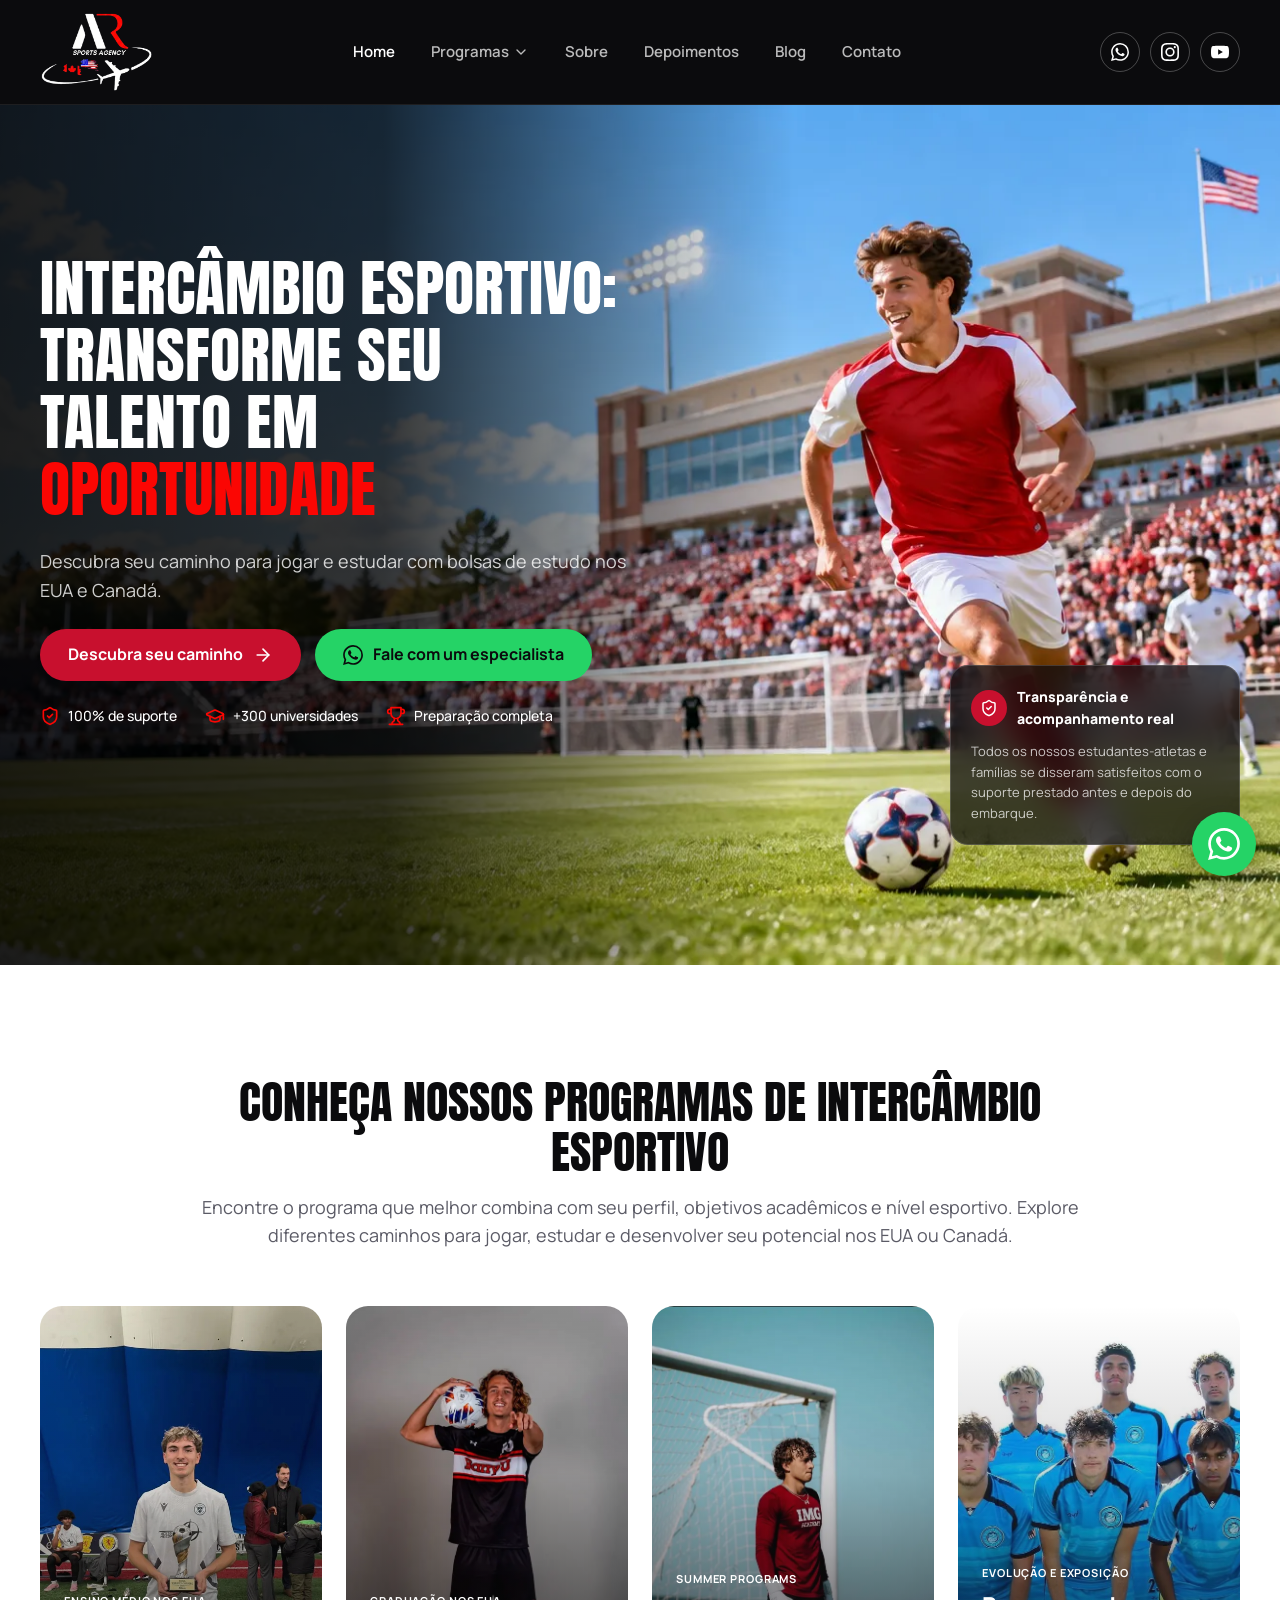
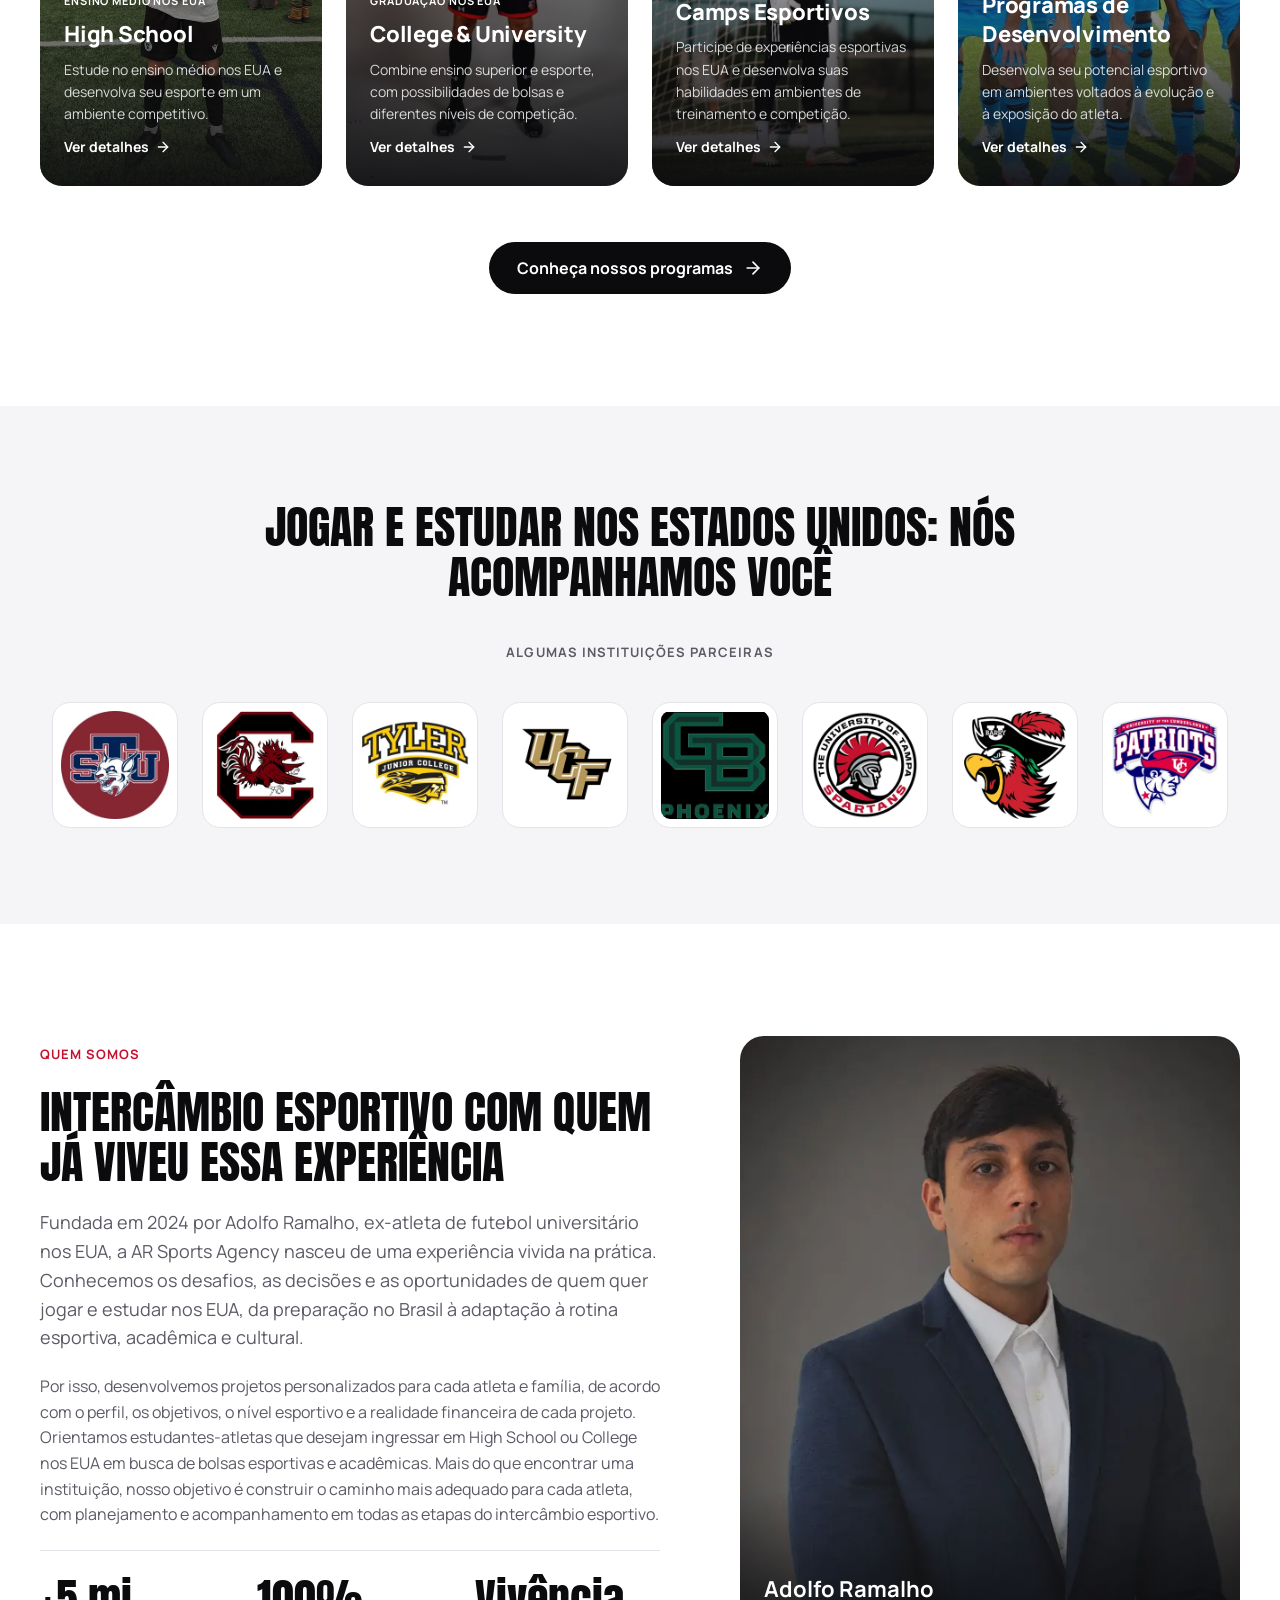
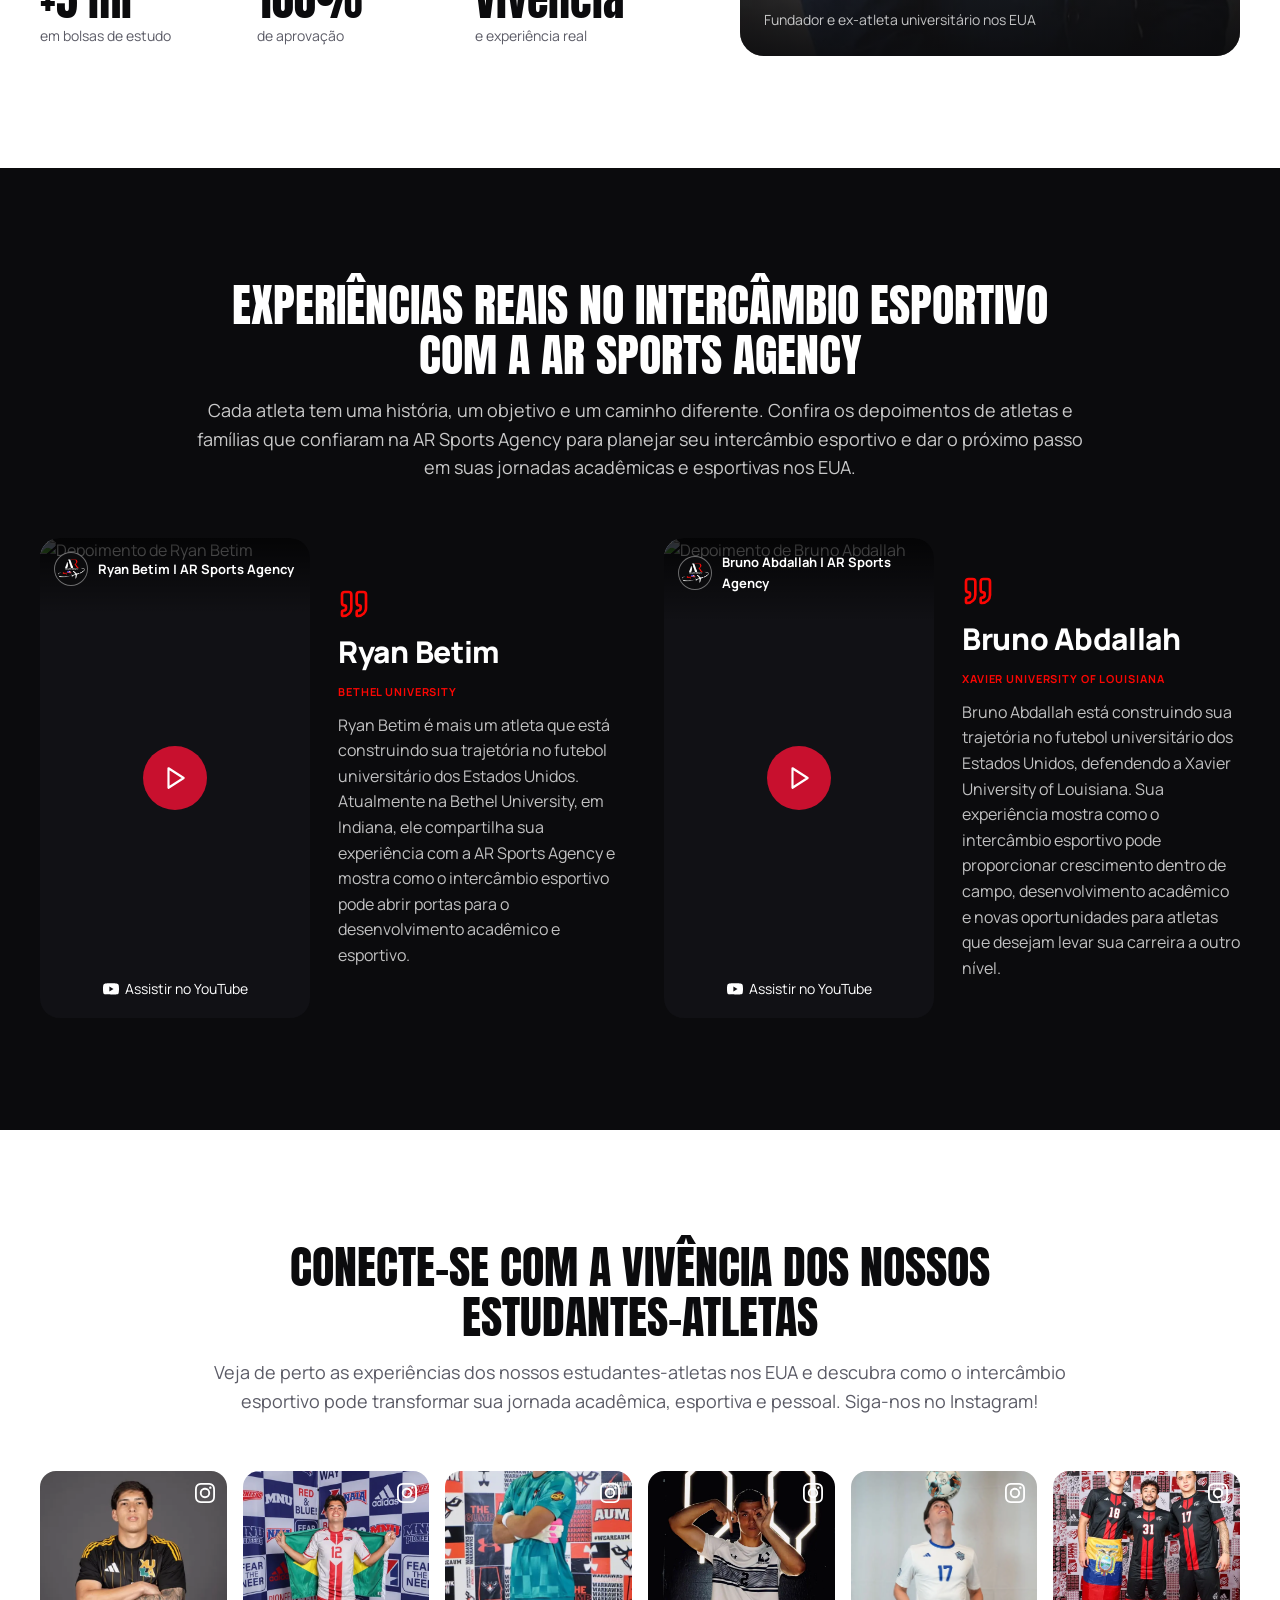
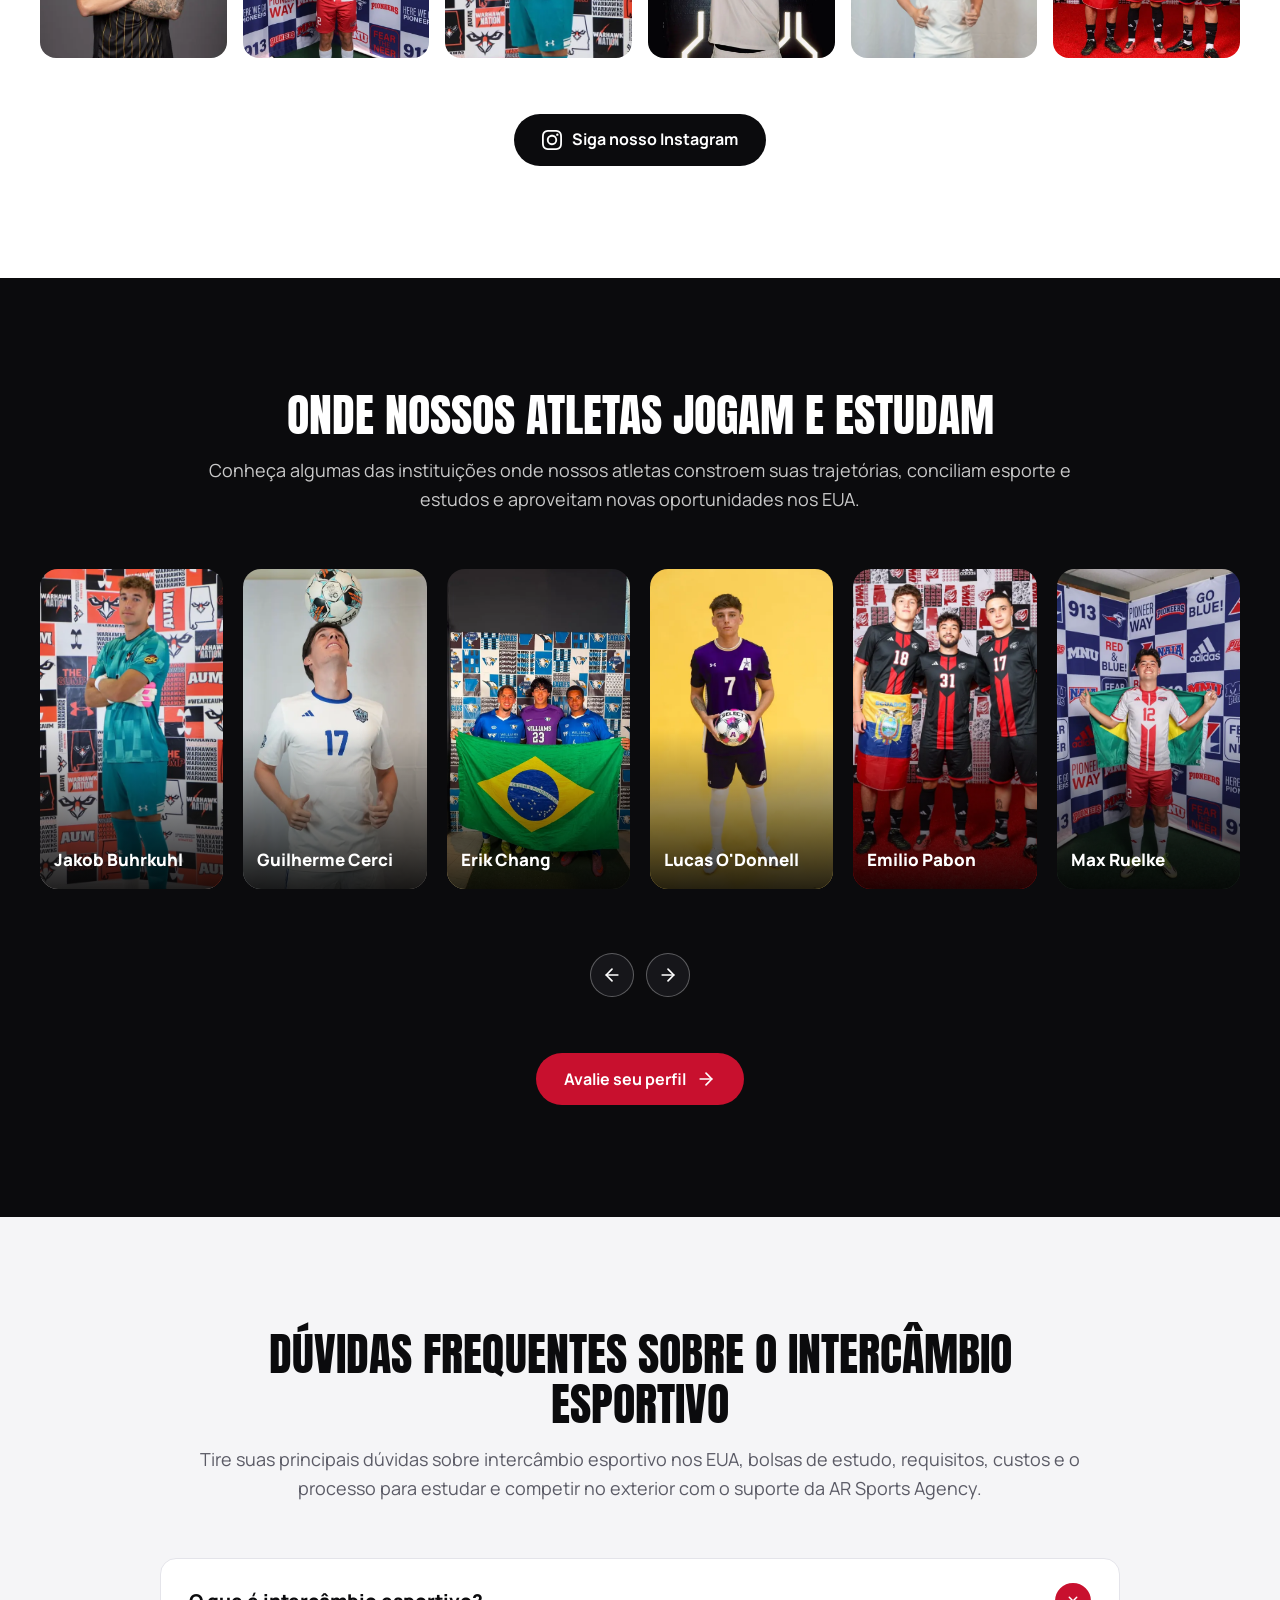
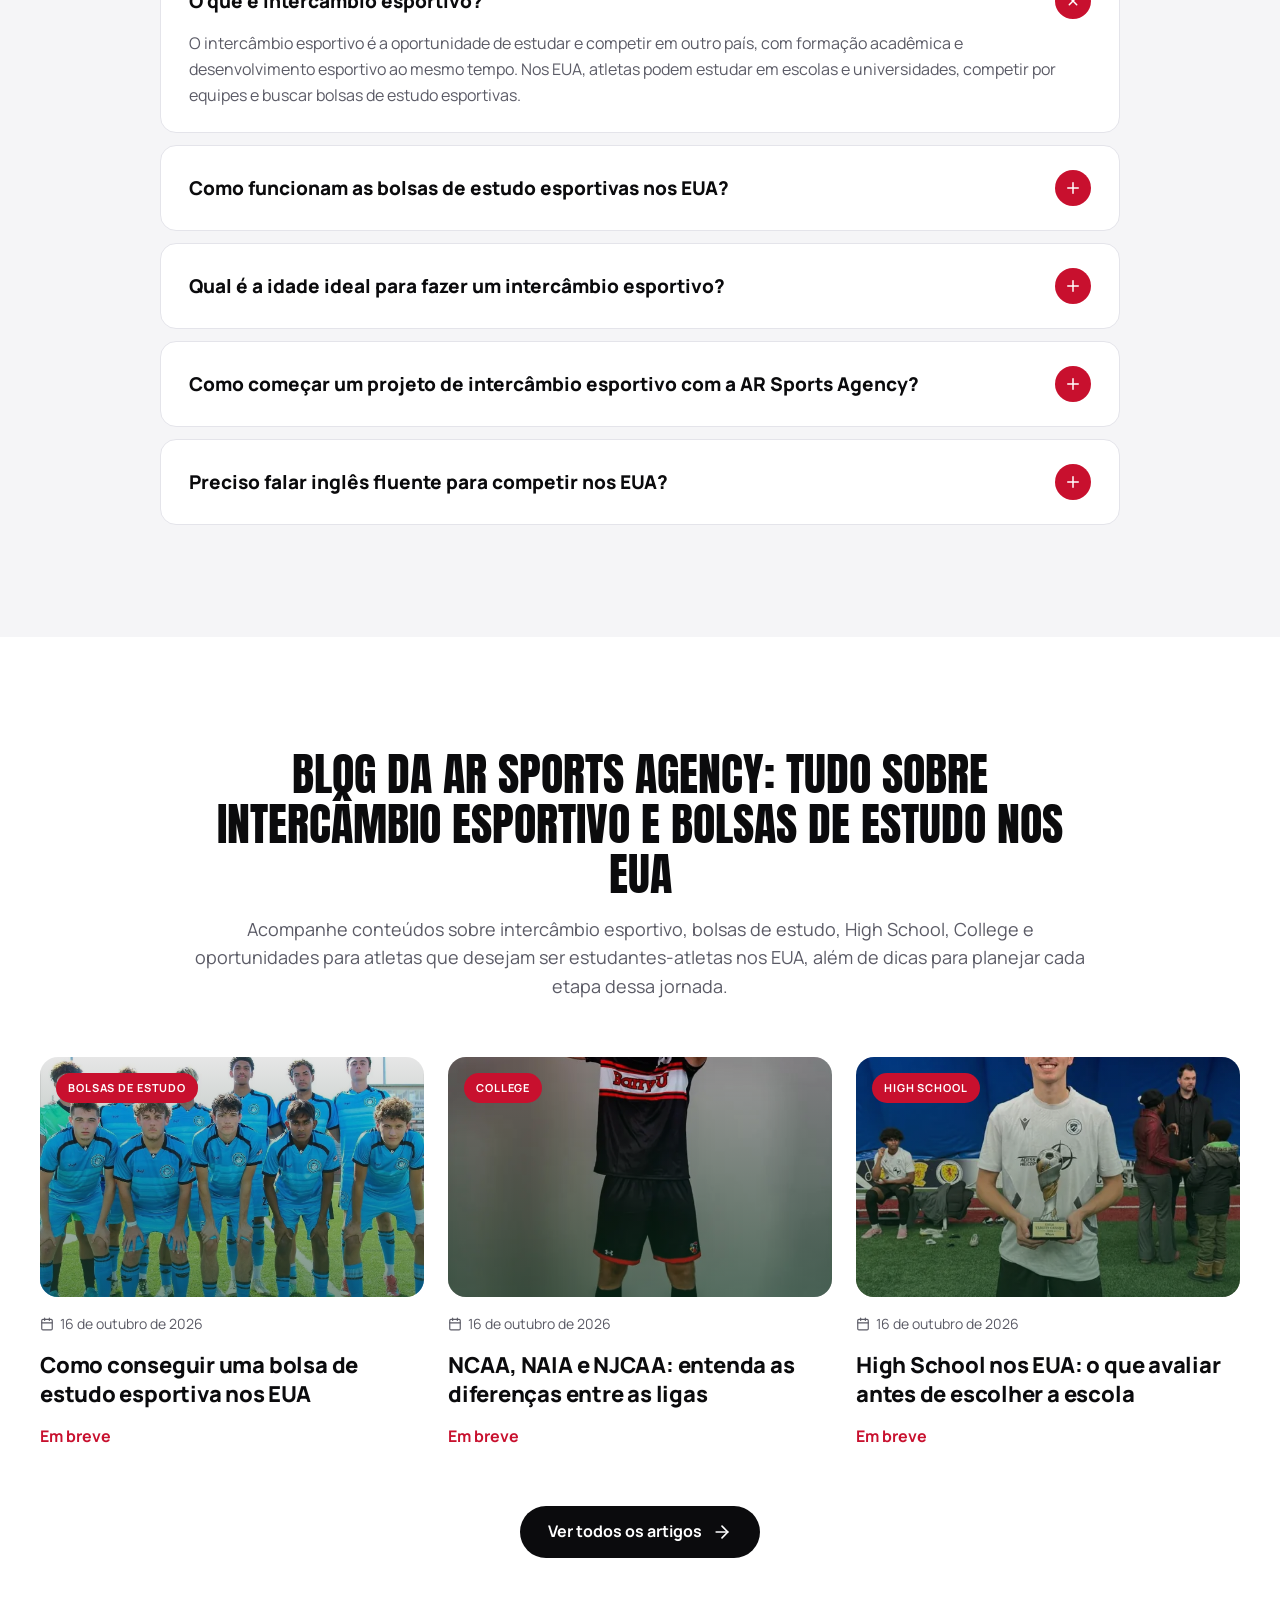
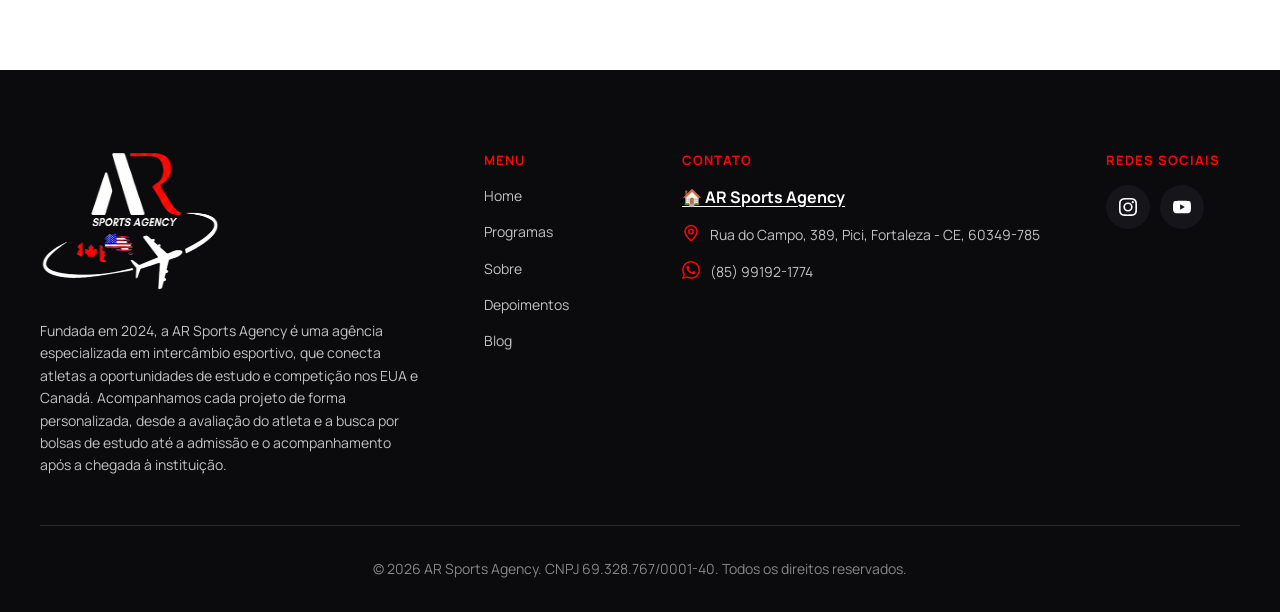
==== commit 2975b985: "Contador animado, ajustes no menu, banner e rodapé Co-Authored-By: Claude Opus 5.5 <noreply@anthropi" ====
--- a/index.html
+++ b/index.html
@@ -17,7 +17,7 @@
 <div class="selo"><div class="topo"><i><svg aria-hidden="true" focusable="false" xmlns="http://www.w3.org/2000/svg" width="24" height="24" viewBox="0 0 24 24" fill="none" stroke="currentColor" stroke-width="2" stroke-linecap="round" stroke-linejoin="round" > <path d="M20 13c0 5-3.5 7.5-7.66 8.95a1 1 0 0 1-.67-.01C7.5 20.5 4 18 4 13V6a1 1 0 0 1 1-1c2 0 4.5-1.2 6.24-2.72a1.17 1.17 0 0 1 1.52 0C14.51 3.81 17 5 19 5a1 1 0 0 1 1 1z" /> <path d="m9 12 2 2 4-4" /> </svg></i>Transparência e acompanhamento real</div><p>Todos os nossos estudantes-atletas e famílias se disseram satisfeitos com o suporte prestado antes e depois do embarque.</p></div></section>
 <section class="secao"><div class="container"><div class="titulo"><h2>Conheça Nossos Programas de Intercâmbio Esportivo</h2><p>Encontre o programa que melhor combina com seu perfil, objetivos acadêmicos e nível esportivo. Explore diferentes caminhos para jogar, estudar e desenvolver seu potencial nos EUA ou Canadá.</p></div><div class="grid4"><a class="card-prog" href="./high-school/index.html"><img src="./assets/img/trofeu.webp" alt="Estudante-atleta de High School com troféu" loading="lazy" width="400" height="480"><span class="rotulo">Ensino Médio nos EUA</span><h3>High School</h3><p>Estude no ensino médio nos EUA e desenvolva seu esporte em um ambiente competitivo.</p><span class="mais">Ver detalhes <svg aria-hidden="true" focusable="false" xmlns="http://www.w3.org/2000/svg" width="24" height="24" viewBox="0 0 24 24" fill="none" stroke="currentColor" stroke-width="2" stroke-linecap="round" stroke-linejoin="round" > <path d="M5 12h14" /> <path d="m12 5 7 7-7 7" /> </svg></span></a><a class="card-prog" href="./college-university/index.html"><img src="./assets/img/barry.webp" alt="Atleta universitário com uniforme da Barry University" loading="lazy" width="400" height="480"><span class="rotulo">Graduação nos EUA</span><h3>College & University</h3><p>Combine ensino superior e esporte, com possibilidades de bolsas e diferentes níveis de competição.</p><span class="mais">Ver detalhes <svg aria-hidden="true" focusable="false" xmlns="http://www.w3.org/2000/svg" width="24" height="24" viewBox="0 0 24 24" fill="none" stroke="currentColor" stroke-width="2" stroke-linecap="round" stroke-linejoin="round" > <path d="M5 12h14" /> <path d="m12 5 7 7-7 7" /> </svg></span></a><a class="card-prog" href="./camps-summer-programs/index.html"><img src="./assets/img/img-goleiro.webp" alt="Goleiro em treino nos EUA" loading="lazy" width="400" height="480"><span class="rotulo">Summer Programs</span><h3>Camps Esportivos</h3><p>Participe de experiências esportivas nos EUA e desenvolva suas habilidades em ambientes de treinamento e competição.</p><span class="mais">Ver detalhes <svg aria-hidden="true" focusable="false" xmlns="http://www.w3.org/2000/svg" width="24" height="24" viewBox="0 0 24 24" fill="none" stroke="currentColor" stroke-width="2" stroke-linecap="round" stroke-linejoin="round" > <path d="M5 12h14" /> <path d="m12 5 7 7-7 7" /> </svg></span></a><a class="card-prog" href="./programas-de-desenvolvimento/index.html"><img src="./assets/img/time-azul.webp" alt="Equipe de programa de desenvolvimento nos EUA" loading="lazy" width="400" height="480"><span class="rotulo">Evolução e exposição</span><h3>Programas de Desenvolvimento</h3><p>Desenvolva seu potencial esportivo em ambientes voltados à evolução e à exposição do atleta.</p><span class="mais">Ver detalhes <svg aria-hidden="true" focusable="false" xmlns="http://www.w3.org/2000/svg" width="24" height="24" viewBox="0 0 24 24" fill="none" stroke="currentColor" stroke-width="2" stroke-linecap="round" stroke-linejoin="round" > <path d="M5 12h14" /> <path d="m12 5 7 7-7 7" /> </svg></span></a></div><a class="btn btn-escuro" href="./programas/index.html">Conheça nossos programas<svg aria-hidden="true" focusable="false" xmlns="http://www.w3.org/2000/svg" width="24" height="24" viewBox="0 0 24 24" fill="none" stroke="currentColor" stroke-width="2" stroke-linecap="round" stroke-linejoin="round" > <path d="M5 12h14" /> <path d="m12 5 7 7-7 7" /> </svg></a></div></section>
 <section class="secao cinza" style="padding:96px 0"><div class="container" style="gap:40px"><div class="titulo"><h2>Jogar e Estudar nos Estados Unidos: Nós Acompanhamos Você</h2></div><p class="rotulo" style="color:var(--cinza-texto)">Algumas Instituições Parceiras</p><div class="logos"><img src="./assets/img/uni1.webp" alt="Logo de universidade onde atletas da AR Sports Agency estudam" loading="lazy" width="126" height="126"><img src="./assets/img/uni2.webp" alt="Logo de universidade onde atletas da AR Sports Agency estudam" loading="lazy" width="126" height="126"><img src="./assets/img/uni3.webp" alt="Logo de universidade onde atletas da AR Sports Agency estudam" loading="lazy" width="126" height="126"><img src="./assets/img/uni4.webp" alt="Logo de universidade onde atletas da AR Sports Agency estudam" loading="lazy" width="126" height="126"><img src="./assets/img/uni5.webp" alt="Logo de universidade onde atletas da AR Sports Agency estudam" loading="lazy" width="126" height="126"><img src="./assets/img/uni6.webp" alt="Logo de universidade onde atletas da AR Sports Agency estudam" loading="lazy" width="126" height="126"><img src="./assets/img/uni7.webp" alt="Logo de universidade onde atletas da AR Sports Agency estudam" loading="lazy" width="126" height="126"><img src="./assets/img/uni8.webp" alt="Logo de universidade onde atletas da AR Sports Agency estudam" loading="lazy" width="126" height="126"></div></div></section>
-<section class="secao split"><div class="container"><div class="texto"><span class="rotulo">Quem somos</span><h2>Intercâmbio Esportivo com Quem Já Viveu Essa Experiência</h2><p style="font-size:18px">Fundada em 2024 por Adolfo Ramalho, ex-atleta de futebol universitário nos EUA, a AR Sports Agency nasceu de uma experiência vivida na prática. Conhecemos os desafios, as decisões e as oportunidades de quem quer jogar e estudar nos EUA, da preparação no Brasil à adaptação à rotina esportiva, acadêmica e cultural.</p><p>Por isso, desenvolvemos projetos personalizados para cada atleta e família, de acordo com o perfil, os objetivos, o nível esportivo e a realidade financeira de cada projeto. Orientamos estudantes-atletas que desejam ingressar em High School ou College nos EUA em busca de bolsas esportivas e acadêmicas. Mais do que encontrar uma instituição, nosso objetivo é construir o caminho mais adequado para cada atleta, com planejamento e acompanhamento em todas as etapas do intercâmbio esportivo.</p><div class="numeros"><div><strong>+5 mi</strong><span>em bolsas de estudo</span></div><div><strong>100%</strong><span>de aprovação</span></div><div><strong>Vivência</strong><span>e experiência real</span></div></div></div><figure class="fundador"><img src="./assets/img/fundador.webp" alt="Adolfo Ramalho, fundador da AR Sports Agency" loading="lazy" width="500" height="620"><figcaption><b>Adolfo Ramalho</b><span>Fundador e ex-atleta universitário nos EUA</span></figcaption></figure></div></section>
+<section class="secao split"><div class="container"><div class="texto"><span class="rotulo">Quem somos</span><h2>Intercâmbio Esportivo com Quem Já Viveu Essa Experiência</h2><p style="font-size:18px">Fundada em 2024 por Adolfo Ramalho, ex-atleta de futebol universitário nos EUA, a AR Sports Agency nasceu de uma experiência vivida na prática. Conhecemos os desafios, as decisões e as oportunidades de quem quer jogar e estudar nos EUA, da preparação no Brasil à adaptação à rotina esportiva, acadêmica e cultural.</p><p>Por isso, desenvolvemos projetos personalizados para cada atleta e família, de acordo com o perfil, os objetivos, o nível esportivo e a realidade financeira de cada projeto. Orientamos estudantes-atletas que desejam ingressar em High School ou College nos EUA em busca de bolsas esportivas e acadêmicas. Mais do que encontrar uma instituição, nosso objetivo é construir o caminho mais adequado para cada atleta, com planejamento e acompanhamento em todas as etapas do intercâmbio esportivo.</p><div class="numeros"><div><strong data-contador="5" data-prefixo="+" data-sufixo=" mi">+5 mi</strong><span>em bolsas de estudo</span></div><div><strong data-contador="100" data-sufixo="%">100%</strong><span>de aprovação</span></div><div><strong>Vivência</strong><span>e experiência real</span></div></div></div><figure class="fundador"><img src="./assets/img/fundador.webp" alt="Adolfo Ramalho, fundador da AR Sports Agency" loading="lazy" width="500" height="620"><figcaption><b>Adolfo Ramalho</b><span>Fundador e ex-atleta universitário nos EUA</span></figcaption></figure></div></section>
 <section class="secao dark"><div class="container"><div class="titulo"><h2>Experiências Reais no Intercâmbio Esportivo com a AR Sports Agency</h2><p>Cada atleta tem uma história, um objetivo e um caminho diferente. Confira os depoimentos de atletas e famílias que confiaram na AR Sports Agency para planejar seu intercâmbio esportivo e dar o próximo passo em suas jornadas acadêmicas e esportivas nos EUA.</p></div><div class="depos"><div class="depo"><div class="video" data-yt="bUrrTECaHC0" data-title="Depoimento de Ryan Betim"><div class="yt-topo"><img src="./assets/img/logo-full.webp" alt="" width="34" height="34"><span>Ryan Betim | AR Sports Agency</span></div><img src="https://i.ytimg.com/vi/bUrrTECaHC0/hqdefault.jpg" alt="Depoimento de Ryan Betim" loading="lazy"><button class="play" aria-label="Reproduzir vídeo: Depoimento de Ryan Betim"><i><svg aria-hidden="true" focusable="false" xmlns="http://www.w3.org/2000/svg" width="24" height="24" viewBox="0 0 24 24" fill="none" stroke="currentColor" stroke-width="2" stroke-linecap="round" stroke-linejoin="round" > <polygon points="6 3 20 12 6 21 6 3" /> </svg></i><span><svg aria-hidden="true" focusable="false" width="24" height="24" viewBox="0 0 24 24" xmlns="http://www.w3.org/2000/svg"><path fill="currentColor" d="M23.498 6.186a3.016 3.016 0 0 0-2.122-2.136C19.505 3.545 12 3.545 12 3.545s-7.505 0-9.377.505A3.017 3.017 0 0 0 .502 6.186C0 8.07 0 12 0 12s0 3.93.502 5.814a3.016 3.016 0 0 0 2.122 2.136c1.871.505 9.376.505 9.376.505s7.505 0 9.377-.505a3.015 3.015 0 0 0 2.122-2.136C24 15.93 24 12 24 12s0-3.93-.502-5.814zM9.545 15.568V8.432L15.818 12l-6.273 3.568z"/></svg>Assistir no YouTube</span></button></div><div class="info"><svg aria-hidden="true" focusable="false" xmlns="http://www.w3.org/2000/svg" width="24" height="24" viewBox="0 0 24 24" fill="none" stroke="currentColor" stroke-width="2" stroke-linecap="round" stroke-linejoin="round" > <path d="M16 3a2 2 0 0 0-2 2v6a2 2 0 0 0 2 2 1 1 0 0 1 1 1v1a2 2 0 0 1-2 2 1 1 0 0 0-1 1v2a1 1 0 0 0 1 1 6 6 0 0 0 6-6V5a2 2 0 0 0-2-2z" /> <path d="M5 3a2 2 0 0 0-2 2v6a2 2 0 0 0 2 2 1 1 0 0 1 1 1v1a2 2 0 0 1-2 2 1 1 0 0 0-1 1v2a1 1 0 0 0 1 1 6 6 0 0 0 6-6V5a2 2 0 0 0-2-2z" /> </svg><h3>Ryan Betim</h3><span class="rotulo">Bethel University</span><p>Ryan Betim é mais um atleta que está construindo sua trajetória no futebol universitário dos Estados Unidos. Atualmente na Bethel University, em Indiana, ele compartilha sua experiência com a AR Sports Agency e mostra como o intercâmbio esportivo pode abrir portas para o desenvolvimento acadêmico e esportivo.</p></div></div><div class="depo"><div class="video" data-yt="Rd6raoskYic" data-title="Depoimento de Bruno Abdallah"><div class="yt-topo"><img src="./assets/img/logo-full.webp" alt="" width="34" height="34"><span>Bruno Abdallah | AR Sports Agency</span></div><img src="https://i.ytimg.com/vi/Rd6raoskYic/hqdefault.jpg" alt="Depoimento de Bruno Abdallah" loading="lazy"><button class="play" aria-label="Reproduzir vídeo: Depoimento de Bruno Abdallah"><i><svg aria-hidden="true" focusable="false" xmlns="http://www.w3.org/2000/svg" width="24" height="24" viewBox="0 0 24 24" fill="none" stroke="currentColor" stroke-width="2" stroke-linecap="round" stroke-linejoin="round" > <polygon points="6 3 20 12 6 21 6 3" /> </svg></i><span><svg aria-hidden="true" focusable="false" width="24" height="24" viewBox="0 0 24 24" xmlns="http://www.w3.org/2000/svg"><path fill="currentColor" d="M23.498 6.186a3.016 3.016 0 0 0-2.122-2.136C19.505 3.545 12 3.545 12 3.545s-7.505 0-9.377.505A3.017 3.017 0 0 0 .502 6.186C0 8.07 0 12 0 12s0 3.93.502 5.814a3.016 3.016 0 0 0 2.122 2.136c1.871.505 9.376.505 9.376.505s7.505 0 9.377-.505a3.015 3.015 0 0 0 2.122-2.136C24 15.93 24 12 24 12s0-3.93-.502-5.814zM9.545 15.568V8.432L15.818 12l-6.273 3.568z"/></svg>Assistir no YouTube</span></button></div><div class="info"><svg aria-hidden="true" focusable="false" xmlns="http://www.w3.org/2000/svg" width="24" height="24" viewBox="0 0 24 24" fill="none" stroke="currentColor" stroke-width="2" stroke-linecap="round" stroke-linejoin="round" > <path d="M16 3a2 2 0 0 0-2 2v6a2 2 0 0 0 2 2 1 1 0 0 1 1 1v1a2 2 0 0 1-2 2 1 1 0 0 0-1 1v2a1 1 0 0 0 1 1 6 6 0 0 0 6-6V5a2 2 0 0 0-2-2z" /> <path d="M5 3a2 2 0 0 0-2 2v6a2 2 0 0 0 2 2 1 1 0 0 1 1 1v1a2 2 0 0 1-2 2 1 1 0 0 0-1 1v2a1 1 0 0 0 1 1 6 6 0 0 0 6-6V5a2 2 0 0 0-2-2z" /> </svg><h3>Bruno Abdallah</h3><span class="rotulo">Xavier University of Louisiana</span><p>Bruno Abdallah está construindo sua trajetória no futebol universitário dos Estados Unidos, defendendo a Xavier University of Louisiana. Sua experiência mostra como o intercâmbio esportivo pode proporcionar crescimento dentro de campo, desenvolvimento acadêmico e novas oportunidades para atletas que desejam levar sua carreira a outro nível.</p></div></div></div></div></section>
 <section class="secao"><div class="container"><div class="titulo"><h2>Conecte-se com a vivência dos nossos estudantes-atletas</h2><p>Veja de perto as experiências dos nossos estudantes-atletas nos EUA e descubra como o intercâmbio esportivo pode transformar sua jornada acadêmica, esportiva e pessoal. Siga-nos no Instagram!</p></div><div class="insta"><a href="https://www.instagram.com/arsportsagency_/" target="_blank" rel="noopener" aria-label="Ver no Instagram"><img src="./assets/img/atleta1.webp" alt="Estudante-atleta da AR Sports Agency nos EUA" loading="lazy" width="186" height="186"><svg aria-hidden="true" focusable="false" width="24" height="24" viewBox="0 0 24 24" xmlns="http://www.w3.org/2000/svg"><path fill="currentColor" d="M7.0301.084c-1.2768.0602-2.1487.264-2.911.5634-.7888.3075-1.4575.72-2.1228 1.3877-.6652.6677-1.075 1.3368-1.3802 2.127-.2954.7638-.4956 1.6365-.552 2.914-.0564 1.2775-.0689 1.6882-.0626 4.947.0062 3.2586.0206 3.6671.0825 4.9473.061 1.2765.264 2.1482.5635 2.9107.308.7889.72 1.4573 1.388 2.1228.6679.6655 1.3365 1.0743 2.1285 1.38.7632.295 1.6361.4961 2.9134.552 1.2773.056 1.6884.069 4.9462.0627 3.2578-.0062 3.668-.0207 4.9478-.0814 1.28-.0607 2.147-.2652 2.9098-.5633.7889-.3086 1.4578-.72 2.1228-1.3881.665-.6682 1.0745-1.3378 1.3795-2.1284.2957-.7632.4966-1.636.552-2.9124.056-1.2809.0692-1.6898.063-4.948-.0063-3.2583-.021-3.6668-.0817-4.9465-.0607-1.2797-.264-2.1487-.5633-2.9117-.3084-.7889-.72-1.4568-1.3876-2.1228C21.2982 1.33 20.628.9208 19.8378.6165 19.074.321 18.2017.1197 16.9244.0645 15.6471.0093 15.236-.005 11.977.0014 8.718.0076 8.31.0215 7.0301.0839m.1402 21.6932c-1.17-.0509-1.8053-.2453-2.2287-.408-.5606-.216-.96-.4771-1.3819-.895-.422-.4178-.6811-.8186-.9-1.378-.1644-.4234-.3624-1.058-.4171-2.228-.0595-1.2645-.072-1.6442-.079-4.848-.007-3.2037.0053-3.583.0607-4.848.05-1.169.2456-1.805.408-2.2282.216-.5613.4762-.96.895-1.3816.4188-.4217.8184-.6814 1.3783-.9003.423-.1651 1.0575-.3614 2.227-.4171 1.2655-.06 1.6447-.072 4.848-.079 3.2033-.007 3.5835.005 4.8495.0608 1.169.0508 1.8053.2445 2.228.408.5608.216.96.4754 1.3816.895.4217.4194.6816.8176.9005 1.3787.1653.4217.3617 1.056.4169 2.2263.0602 1.2655.0739 1.645.0796 4.848.0058 3.203-.0055 3.5834-.061 4.848-.051 1.17-.245 1.8055-.408 2.2294-.216.5604-.4763.96-.8954 1.3814-.419.4215-.8181.6811-1.3783.9-.4224.1649-1.0577.3617-2.2262.4174-1.2656.0595-1.6448.072-4.8493.079-3.2045.007-3.5825-.006-4.848-.0608M16.953 5.5864A1.44 1.44 0 1 0 18.39 4.144a1.44 1.44 0 0 0-1.437 1.4424M5.8385 12.012c.0067 3.4032 2.7706 6.1557 6.173 6.1493 3.4026-.0065 6.157-2.7701 6.1506-6.1733-.0065-3.4032-2.771-6.1565-6.174-6.1498-3.403.0067-6.156 2.771-6.1496 6.1738M8 12.0077a4 4 0 1 1 4.008 3.9921A3.9996 3.9996 0 0 1 8 12.0077"/></svg></a><a href="https://www.instagram.com/arsportsagency_/" target="_blank" rel="noopener" aria-label="Ver no Instagram"><img src="./assets/img/atleta2.webp" alt="Estudante-atleta da AR Sports Agency nos EUA" loading="lazy" width="186" height="186"><svg aria-hidden="true" focusable="false" width="24" height="24" viewBox="0 0 24 24" xmlns="http://www.w3.org/2000/svg"><path fill="currentColor" d="M7.0301.084c-1.2768.0602-2.1487.264-2.911.5634-.7888.3075-1.4575.72-2.1228 1.3877-.6652.6677-1.075 1.3368-1.3802 2.127-.2954.7638-.4956 1.6365-.552 2.914-.0564 1.2775-.0689 1.6882-.0626 4.947.0062 3.2586.0206 3.6671.0825 4.9473.061 1.2765.264 2.1482.5635 2.9107.308.7889.72 1.4573 1.388 2.1228.6679.6655 1.3365 1.0743 2.1285 1.38.7632.295 1.6361.4961 2.9134.552 1.2773.056 1.6884.069 4.9462.0627 3.2578-.0062 3.668-.0207 4.9478-.0814 1.28-.0607 2.147-.2652 2.9098-.5633.7889-.3086 1.4578-.72 2.1228-1.3881.665-.6682 1.0745-1.3378 1.3795-2.1284.2957-.7632.4966-1.636.552-2.9124.056-1.2809.0692-1.6898.063-4.948-.0063-3.2583-.021-3.6668-.0817-4.9465-.0607-1.2797-.264-2.1487-.5633-2.9117-.3084-.7889-.72-1.4568-1.3876-2.1228C21.2982 1.33 20.628.9208 19.8378.6165 19.074.321 18.2017.1197 16.9244.0645 15.6471.0093 15.236-.005 11.977.0014 8.718.0076 8.31.0215 7.0301.0839m.1402 21.6932c-1.17-.0509-1.8053-.2453-2.2287-.408-.5606-.216-.96-.4771-1.3819-.895-.422-.4178-.6811-.8186-.9-1.378-.1644-.4234-.3624-1.058-.4171-2.228-.0595-1.2645-.072-1.6442-.079-4.848-.007-3.2037.0053-3.583.0607-4.848.05-1.169.2456-1.805.408-2.2282.216-.5613.4762-.96.895-1.3816.4188-.4217.8184-.6814 1.3783-.9003.423-.1651 1.0575-.3614 2.227-.4171 1.2655-.06 1.6447-.072 4.848-.079 3.2033-.007 3.5835.005 4.8495.0608 1.169.0508 1.8053.2445 2.228.408.5608.216.96.4754 1.3816.895.4217.4194.6816.8176.9005 1.3787.1653.4217.3617 1.056.4169 2.2263.0602 1.2655.0739 1.645.0796 4.848.0058 3.203-.0055 3.5834-.061 4.848-.051 1.17-.245 1.8055-.408 2.2294-.216.5604-.4763.96-.8954 1.3814-.419.4215-.8181.6811-1.3783.9-.4224.1649-1.0577.3617-2.2262.4174-1.2656.0595-1.6448.072-4.8493.079-3.2045.007-3.5825-.006-4.848-.0608M16.953 5.5864A1.44 1.44 0 1 0 18.39 4.144a1.44 1.44 0 0 0-1.437 1.4424M5.8385 12.012c.0067 3.4032 2.7706 6.1557 6.173 6.1493 3.4026-.0065 6.157-2.7701 6.1506-6.1733-.0065-3.4032-2.771-6.1565-6.174-6.1498-3.403.0067-6.156 2.771-6.1496 6.1738M8 12.0077a4 4 0 1 1 4.008 3.9921A3.9996 3.9996 0 0 1 8 12.0077"/></svg></a><a href="https://www.instagram.com/arsportsagency_/" target="_blank" rel="noopener" aria-label="Ver no Instagram"><img src="./assets/img/atleta3.webp" alt="Estudante-atleta da AR Sports Agency nos EUA" loading="lazy" width="186" height="186"><svg aria-hidden="true" focusable="false" width="24" height="24" viewBox="0 0 24 24" xmlns="http://www.w3.org/2000/svg"><path fill="currentColor" d="M7.0301.084c-1.2768.0602-2.1487.264-2.911.5634-.7888.3075-1.4575.72-2.1228 1.3877-.6652.6677-1.075 1.3368-1.3802 2.127-.2954.7638-.4956 1.6365-.552 2.914-.0564 1.2775-.0689 1.6882-.0626 4.947.0062 3.2586.0206 3.6671.0825 4.9473.061 1.2765.264 2.1482.5635 2.9107.308.7889.72 1.4573 1.388 2.1228.6679.6655 1.3365 1.0743 2.1285 1.38.7632.295 1.6361.4961 2.9134.552 1.2773.056 1.6884.069 4.9462.0627 3.2578-.0062 3.668-.0207 4.9478-.0814 1.28-.0607 2.147-.2652 2.9098-.5633.7889-.3086 1.4578-.72 2.1228-1.3881.665-.6682 1.0745-1.3378 1.3795-2.1284.2957-.7632.4966-1.636.552-2.9124.056-1.2809.0692-1.6898.063-4.948-.0063-3.2583-.021-3.6668-.0817-4.9465-.0607-1.2797-.264-2.1487-.5633-2.9117-.3084-.7889-.72-1.4568-1.3876-2.1228C21.2982 1.33 20.628.9208 19.8378.6165 19.074.321 18.2017.1197 16.9244.0645 15.6471.0093 15.236-.005 11.977.0014 8.718.0076 8.31.0215 7.0301.0839m.1402 21.6932c-1.17-.0509-1.8053-.2453-2.2287-.408-.5606-.216-.96-.4771-1.3819-.895-.422-.4178-.6811-.8186-.9-1.378-.1644-.4234-.3624-1.058-.4171-2.228-.0595-1.2645-.072-1.6442-.079-4.848-.007-3.2037.0053-3.583.0607-4.848.05-1.169.2456-1.805.408-2.2282.216-.5613.4762-.96.895-1.3816.4188-.4217.8184-.6814 1.3783-.9003.423-.1651 1.0575-.3614 2.227-.4171 1.2655-.06 1.6447-.072 4.848-.079 3.2033-.007 3.5835.005 4.8495.0608 1.169.0508 1.8053.2445 2.228.408.5608.216.96.4754 1.3816.895.4217.4194.6816.8176.9005 1.3787.1653.4217.3617 1.056.4169 2.2263.0602 1.2655.0739 1.645.0796 4.848.0058 3.203-.0055 3.5834-.061 4.848-.051 1.17-.245 1.8055-.408 2.2294-.216.5604-.4763.96-.8954 1.3814-.419.4215-.8181.6811-1.3783.9-.4224.1649-1.0577.3617-2.2262.4174-1.2656.0595-1.6448.072-4.8493.079-3.2045.007-3.5825-.006-4.848-.0608M16.953 5.5864A1.44 1.44 0 1 0 18.39 4.144a1.44 1.44 0 0 0-1.437 1.4424M5.8385 12.012c.0067 3.4032 2.7706 6.1557 6.173 6.1493 3.4026-.0065 6.157-2.7701 6.1506-6.1733-.0065-3.4032-2.771-6.1565-6.174-6.1498-3.403.0067-6.156 2.771-6.1496 6.1738M8 12.0077a4 4 0 1 1 4.008 3.9921A3.9996 3.9996 0 0 1 8 12.0077"/></svg></a><a href="https://www.instagram.com/arsportsagency_/" target="_blank" rel="noopener" aria-label="Ver no Instagram"><img src="./assets/img/atleta5.webp" alt="Estudante-atleta da AR Sports Agency nos EUA" loading="lazy" width="186" height="186"><svg aria-hidden="true" focusable="false" width="24" height="24" viewBox="0 0 24 24" xmlns="http://www.w3.org/2000/svg"><path fill="currentColor" d="M7.0301.084c-1.2768.0602-2.1487.264-2.911.5634-.7888.3075-1.4575.72-2.1228 1.3877-.6652.6677-1.075 1.3368-1.3802 2.127-.2954.7638-.4956 1.6365-.552 2.914-.0564 1.2775-.0689 1.6882-.0626 4.947.0062 3.2586.0206 3.6671.0825 4.9473.061 1.2765.264 2.1482.5635 2.9107.308.7889.72 1.4573 1.388 2.1228.6679.6655 1.3365 1.0743 2.1285 1.38.7632.295 1.6361.4961 2.9134.552 1.2773.056 1.6884.069 4.9462.0627 3.2578-.0062 3.668-.0207 4.9478-.0814 1.28-.0607 2.147-.2652 2.9098-.5633.7889-.3086 1.4578-.72 2.1228-1.3881.665-.6682 1.0745-1.3378 1.3795-2.1284.2957-.7632.4966-1.636.552-2.9124.056-1.2809.0692-1.6898.063-4.948-.0063-3.2583-.021-3.6668-.0817-4.9465-.0607-1.2797-.264-2.1487-.5633-2.9117-.3084-.7889-.72-1.4568-1.3876-2.1228C21.2982 1.33 20.628.9208 19.8378.6165 19.074.321 18.2017.1197 16.9244.0645 15.6471.0093 15.236-.005 11.977.0014 8.718.0076 8.31.0215 7.0301.0839m.1402 21.6932c-1.17-.0509-1.8053-.2453-2.2287-.408-.5606-.216-.96-.4771-1.3819-.895-.422-.4178-.6811-.8186-.9-1.378-.1644-.4234-.3624-1.058-.4171-2.228-.0595-1.2645-.072-1.6442-.079-4.848-.007-3.2037.0053-3.583.0607-4.848.05-1.169.2456-1.805.408-2.2282.216-.5613.4762-.96.895-1.3816.4188-.4217.8184-.6814 1.3783-.9003.423-.1651 1.0575-.3614 2.227-.4171 1.2655-.06 1.6447-.072 4.848-.079 3.2033-.007 3.5835.005 4.8495.0608 1.169.0508 1.8053.2445 2.228.408.5608.216.96.4754 1.3816.895.4217.4194.6816.8176.9005 1.3787.1653.4217.3617 1.056.4169 2.2263.0602 1.2655.0739 1.645.0796 4.848.0058 3.203-.0055 3.5834-.061 4.848-.051 1.17-.245 1.8055-.408 2.2294-.216.5604-.4763.96-.8954 1.3814-.419.4215-.8181.6811-1.3783.9-.4224.1649-1.0577.3617-2.2262.4174-1.2656.0595-1.6448.072-4.8493.079-3.2045.007-3.5825-.006-4.848-.0608M16.953 5.5864A1.44 1.44 0 1 0 18.39 4.144a1.44 1.44 0 0 0-1.437 1.4424M5.8385 12.012c.0067 3.4032 2.7706 6.1557 6.173 6.1493 3.4026-.0065 6.157-2.7701 6.1506-6.1733-.0065-3.4032-2.771-6.1565-6.174-6.1498-3.403.0067-6.156 2.771-6.1496 6.1738M8 12.0077a4 4 0 1 1 4.008 3.9921A3.9996 3.9996 0 0 1 8 12.0077"/></svg></a><a href="https://www.instagram.com/arsportsagency_/" target="_blank" rel="noopener" aria-label="Ver no Instagram"><img src="./assets/img/atleta6.webp" alt="Estudante-atleta da AR Sports Agency nos EUA" loading="lazy" width="186" height="186"><svg aria-hidden="true" focusable="false" width="24" height="24" viewBox="0 0 24 24" xmlns="http://www.w3.org/2000/svg"><path fill="currentColor" d="M7.0301.084c-1.2768.0602-2.1487.264-2.911.5634-.7888.3075-1.4575.72-2.1228 1.3877-.6652.6677-1.075 1.3368-1.3802 2.127-.2954.7638-.4956 1.6365-.552 2.914-.0564 1.2775-.0689 1.6882-.0626 4.947.0062 3.2586.0206 3.6671.0825 4.9473.061 1.2765.264 2.1482.5635 2.9107.308.7889.72 1.4573 1.388 2.1228.6679.6655 1.3365 1.0743 2.1285 1.38.7632.295 1.6361.4961 2.9134.552 1.2773.056 1.6884.069 4.9462.0627 3.2578-.0062 3.668-.0207 4.9478-.0814 1.28-.0607 2.147-.2652 2.9098-.5633.7889-.3086 1.4578-.72 2.1228-1.3881.665-.6682 1.0745-1.3378 1.3795-2.1284.2957-.7632.4966-1.636.552-2.9124.056-1.2809.0692-1.6898.063-4.948-.0063-3.2583-.021-3.6668-.0817-4.9465-.0607-1.2797-.264-2.1487-.5633-2.9117-.3084-.7889-.72-1.4568-1.3876-2.1228C21.2982 1.33 20.628.9208 19.8378.6165 19.074.321 18.2017.1197 16.9244.0645 15.6471.0093 15.236-.005 11.977.0014 8.718.0076 8.31.0215 7.0301.0839m.1402 21.6932c-1.17-.0509-1.8053-.2453-2.2287-.408-.5606-.216-.96-.4771-1.3819-.895-.422-.4178-.6811-.8186-.9-1.378-.1644-.4234-.3624-1.058-.4171-2.228-.0595-1.2645-.072-1.6442-.079-4.848-.007-3.2037.0053-3.583.0607-4.848.05-1.169.2456-1.805.408-2.2282.216-.5613.4762-.96.895-1.3816.4188-.4217.8184-.6814 1.3783-.9003.423-.1651 1.0575-.3614 2.227-.4171 1.2655-.06 1.6447-.072 4.848-.079 3.2033-.007 3.5835.005 4.8495.0608 1.169.0508 1.8053.2445 2.228.408.5608.216.96.4754 1.3816.895.4217.4194.6816.8176.9005 1.3787.1653.4217.3617 1.056.4169 2.2263.0602 1.2655.0739 1.645.0796 4.848.0058 3.203-.0055 3.5834-.061 4.848-.051 1.17-.245 1.8055-.408 2.2294-.216.5604-.4763.96-.8954 1.3814-.419.4215-.8181.6811-1.3783.9-.4224.1649-1.0577.3617-2.2262.4174-1.2656.0595-1.6448.072-4.8493.079-3.2045.007-3.5825-.006-4.848-.0608M16.953 5.5864A1.44 1.44 0 1 0 18.39 4.144a1.44 1.44 0 0 0-1.437 1.4424M5.8385 12.012c.0067 3.4032 2.7706 6.1557 6.173 6.1493 3.4026-.0065 6.157-2.7701 6.1506-6.1733-.0065-3.4032-2.771-6.1565-6.174-6.1498-3.403.0067-6.156 2.771-6.1496 6.1738M8 12.0077a4 4 0 1 1 4.008 3.9921A3.9996 3.9996 0 0 1 8 12.0077"/></svg></a><a href="https://www.instagram.com/arsportsagency_/" target="_blank" rel="noopener" aria-label="Ver no Instagram"><img src="./assets/img/atleta7.webp" alt="Estudante-atleta da AR Sports Agency nos EUA" loading="lazy" width="186" height="186"><svg aria-hidden="true" focusable="false" width="24" height="24" viewBox="0 0 24 24" xmlns="http://www.w3.org/2000/svg"><path fill="currentColor" d="M7.0301.084c-1.2768.0602-2.1487.264-2.911.5634-.7888.3075-1.4575.72-2.1228 1.3877-.6652.6677-1.075 1.3368-1.3802 2.127-.2954.7638-.4956 1.6365-.552 2.914-.0564 1.2775-.0689 1.6882-.0626 4.947.0062 3.2586.0206 3.6671.0825 4.9473.061 1.2765.264 2.1482.5635 2.9107.308.7889.72 1.4573 1.388 2.1228.6679.6655 1.3365 1.0743 2.1285 1.38.7632.295 1.6361.4961 2.9134.552 1.2773.056 1.6884.069 4.9462.0627 3.2578-.0062 3.668-.0207 4.9478-.0814 1.28-.0607 2.147-.2652 2.9098-.5633.7889-.3086 1.4578-.72 2.1228-1.3881.665-.6682 1.0745-1.3378 1.3795-2.1284.2957-.7632.4966-1.636.552-2.9124.056-1.2809.0692-1.6898.063-4.948-.0063-3.2583-.021-3.6668-.0817-4.9465-.0607-1.2797-.264-2.1487-.5633-2.9117-.3084-.7889-.72-1.4568-1.3876-2.1228C21.2982 1.33 20.628.9208 19.8378.6165 19.074.321 18.2017.1197 16.9244.0645 15.6471.0093 15.236-.005 11.977.0014 8.718.0076 8.31.0215 7.0301.0839m.1402 21.6932c-1.17-.0509-1.8053-.2453-2.2287-.408-.5606-.216-.96-.4771-1.3819-.895-.422-.4178-.6811-.8186-.9-1.378-.1644-.4234-.3624-1.058-.4171-2.228-.0595-1.2645-.072-1.6442-.079-4.848-.007-3.2037.0053-3.583.0607-4.848.05-1.169.2456-1.805.408-2.2282.216-.5613.4762-.96.895-1.3816.4188-.4217.8184-.6814 1.3783-.9003.423-.1651 1.0575-.3614 2.227-.4171 1.2655-.06 1.6447-.072 4.848-.079 3.2033-.007 3.5835.005 4.8495.0608 1.169.0508 1.8053.2445 2.228.408.5608.216.96.4754 1.3816.895.4217.4194.6816.8176.9005 1.3787.1653.4217.3617 1.056.4169 2.2263.0602 1.2655.0739 1.645.0796 4.848.0058 3.203-.0055 3.5834-.061 4.848-.051 1.17-.245 1.8055-.408 2.2294-.216.5604-.4763.96-.8954 1.3814-.419.4215-.8181.6811-1.3783.9-.4224.1649-1.0577.3617-2.2262.4174-1.2656.0595-1.6448.072-4.8493.079-3.2045.007-3.5825-.006-4.848-.0608M16.953 5.5864A1.44 1.44 0 1 0 18.39 4.144a1.44 1.44 0 0 0-1.437 1.4424M5.8385 12.012c.0067 3.4032 2.7706 6.1557 6.173 6.1493 3.4026-.0065 6.157-2.7701 6.1506-6.1733-.0065-3.4032-2.771-6.1565-6.174-6.1498-3.403.0067-6.156 2.771-6.1496 6.1738M8 12.0077a4 4 0 1 1 4.008 3.9921A3.9996 3.9996 0 0 1 8 12.0077"/></svg></a></div><a class="btn btn-escuro" href="https://www.instagram.com/arsportsagency_/" target="_blank" rel="noopener"><svg aria-hidden="true" focusable="false" width="24" height="24" viewBox="0 0 24 24" xmlns="http://www.w3.org/2000/svg"><path fill="currentColor" d="M7.0301.084c-1.2768.0602-2.1487.264-2.911.5634-.7888.3075-1.4575.72-2.1228 1.3877-.6652.6677-1.075 1.3368-1.3802 2.127-.2954.7638-.4956 1.6365-.552 2.914-.0564 1.2775-.0689 1.6882-.0626 4.947.0062 3.2586.0206 3.6671.0825 4.9473.061 1.2765.264 2.1482.5635 2.9107.308.7889.72 1.4573 1.388 2.1228.6679.6655 1.3365 1.0743 2.1285 1.38.7632.295 1.6361.4961 2.9134.552 1.2773.056 1.6884.069 4.9462.0627 3.2578-.0062 3.668-.0207 4.9478-.0814 1.28-.0607 2.147-.2652 2.9098-.5633.7889-.3086 1.4578-.72 2.1228-1.3881.665-.6682 1.0745-1.3378 1.3795-2.1284.2957-.7632.4966-1.636.552-2.9124.056-1.2809.0692-1.6898.063-4.948-.0063-3.2583-.021-3.6668-.0817-4.9465-.0607-1.2797-.264-2.1487-.5633-2.9117-.3084-.7889-.72-1.4568-1.3876-2.1228C21.2982 1.33 20.628.9208 19.8378.6165 19.074.321 18.2017.1197 16.9244.0645 15.6471.0093 15.236-.005 11.977.0014 8.718.0076 8.31.0215 7.0301.0839m.1402 21.6932c-1.17-.0509-1.8053-.2453-2.2287-.408-.5606-.216-.96-.4771-1.3819-.895-.422-.4178-.6811-.8186-.9-1.378-.1644-.4234-.3624-1.058-.4171-2.228-.0595-1.2645-.072-1.6442-.079-4.848-.007-3.2037.0053-3.583.0607-4.848.05-1.169.2456-1.805.408-2.2282.216-.5613.4762-.96.895-1.3816.4188-.4217.8184-.6814 1.3783-.9003.423-.1651 1.0575-.3614 2.227-.4171 1.2655-.06 1.6447-.072 4.848-.079 3.2033-.007 3.5835.005 4.8495.0608 1.169.0508 1.8053.2445 2.228.408.5608.216.96.4754 1.3816.895.4217.4194.6816.8176.9005 1.3787.1653.4217.3617 1.056.4169 2.2263.0602 1.2655.0739 1.645.0796 4.848.0058 3.203-.0055 3.5834-.061 4.848-.051 1.17-.245 1.8055-.408 2.2294-.216.5604-.4763.96-.8954 1.3814-.419.4215-.8181.6811-1.3783.9-.4224.1649-1.0577.3617-2.2262.4174-1.2656.0595-1.6448.072-4.8493.079-3.2045.007-3.5825-.006-4.848-.0608M16.953 5.5864A1.44 1.44 0 1 0 18.39 4.144a1.44 1.44 0 0 0-1.437 1.4424M5.8385 12.012c.0067 3.4032 2.7706 6.1557 6.173 6.1493 3.4026-.0065 6.157-2.7701 6.1506-6.1733-.0065-3.4032-2.771-6.1565-6.174-6.1498-3.403.0067-6.156 2.771-6.1496 6.1738M8 12.0077a4 4 0 1 1 4.008 3.9921A3.9996 3.9996 0 0 1 8 12.0077"/></svg>Siga nosso Instagram</a></div></section>
 <section class="secao dark"><div class="container" data-carrossel><div class="titulo"><h2>Onde Nossos Atletas Jogam e Estudam</h2><p>Conheça algumas das instituições onde nossos atletas constroem suas trajetórias, conciliam esporte e estudos e aproveitam novas oportunidades nos EUA.</p></div><div class="carrossel"><figure class="atl"><img src="./assets/img/atleta3.webp" alt="Jakob Buhrkuhl, atleta da AR Sports Agency nos EUA" loading="lazy" width="224" height="320"><figcaption>Jakob Buhrkuhl</figcaption></figure><figure class="atl"><img src="./assets/img/atleta6.webp" alt="Guilherme Cerci, atleta da AR Sports Agency nos EUA" loading="lazy" width="224" height="320"><figcaption>Guilherme Cerci</figcaption></figure><figure class="atl"><img src="./assets/img/atleta8.webp" alt="Erik Chang, atleta da AR Sports Agency nos EUA" loading="lazy" width="224" height="320"><figcaption>Erik Chang</figcaption></figure><figure class="atl"><img src="./assets/img/atleta9.webp" alt="Lucas O&#x27;Donnell, atleta da AR Sports Agency nos EUA" loading="lazy" width="224" height="320"><figcaption>Lucas O&#x27;Donnell</figcaption></figure><figure class="atl"><img src="./assets/img/atleta7.webp" alt="Emilio Pabon, atleta da AR Sports Agency nos EUA" loading="lazy" width="224" height="320"><figcaption>Emilio Pabon</figcaption></figure><figure class="atl"><img src="./assets/img/atleta2.webp" alt="Max Ruelke, atleta da AR Sports Agency nos EUA" loading="lazy" width="224" height="320"><figcaption>Max Ruelke</figcaption></figure></div><div class="setas"><button aria-label="Anterior"><svg aria-hidden="true" focusable="false" xmlns="http://www.w3.org/2000/svg" width="24" height="24" viewBox="0 0 24 24" fill="none" stroke="currentColor" stroke-width="2" stroke-linecap="round" stroke-linejoin="round" > <path d="M5 12h14" /> <path d="m12 5 7 7-7 7" /> </svg></button><button aria-label="Próximo"><svg aria-hidden="true" focusable="false" xmlns="http://www.w3.org/2000/svg" width="24" height="24" viewBox="0 0 24 24" fill="none" stroke="currentColor" stroke-width="2" stroke-linecap="round" stroke-linejoin="round" > <path d="M5 12h14" /> <path d="m12 5 7 7-7 7" /> </svg></button></div><a class="btn btn-primario" href="https://ar-sports-agency.vercel.app/" target="_blank" rel="noopener">Avalie seu perfil<svg aria-hidden="true" focusable="false" xmlns="http://www.w3.org/2000/svg" width="24" height="24" viewBox="0 0 24 24" fill="none" stroke="currentColor" stroke-width="2" stroke-linecap="round" stroke-linejoin="round" > <path d="M5 12h14" /> <path d="m12 5 7 7-7 7" /> </svg></a></div></section>
@@ -29,6 +29,6 @@
 <div class="nap"><p class="ftit">Contato</p><ul><li><a class="gbp" href="https://share.google/sRumZk0qRqVlAinR0" target="_blank" rel="noopener"><strong>🏠 AR Sports Agency</strong></a></li><li><svg aria-hidden="true" focusable="false" xmlns="http://www.w3.org/2000/svg" width="24" height="24" viewBox="0 0 24 24" fill="none" stroke="currentColor" stroke-width="2" stroke-linecap="round" stroke-linejoin="round" > <path d="M20 10c0 4.993-5.539 10.193-7.399 11.799a1 1 0 0 1-1.202 0C9.539 20.193 4 14.993 4 10a8 8 0 0 1 16 0" /> <circle cx="12" cy="10" r="3" /> </svg><a href="https://share.google/sRumZk0qRqVlAinR0" target="_blank" rel="noopener">Rua do Campo, 389, Pici, Fortaleza - CE, 60349-785</a></li><li><svg aria-hidden="true" focusable="false" width="24" height="24" viewBox="0 0 24 24" xmlns="http://www.w3.org/2000/svg"><path fill="currentColor" d="M17.472 14.382c-.297-.149-1.758-.867-2.03-.967-.273-.099-.471-.148-.67.15-.197.297-.767.966-.94 1.164-.173.199-.347.223-.644.075-.297-.15-1.255-.463-2.39-1.475-.883-.788-1.48-1.761-1.653-2.059-.173-.297-.018-.458.13-.606.134-.133.298-.347.446-.52.149-.174.198-.298.298-.497.099-.198.05-.371-.025-.52-.075-.149-.669-1.612-.916-2.207-.242-.579-.487-.5-.669-.51-.173-.008-.371-.01-.57-.01-.198 0-.52.074-.792.372-.272.297-1.04 1.016-1.04 2.479 0 1.462 1.065 2.875 1.213 3.074.149.198 2.096 3.2 5.077 4.487.709.306 1.262.489 1.694.625.712.227 1.36.195 1.871.118.571-.085 1.758-.719 2.006-1.413.248-.694.248-1.289.173-1.413-.074-.124-.272-.198-.57-.347m-5.421 7.403h-.004a9.87 9.87 0 01-5.031-1.378l-.361-.214-3.741.982.998-3.648-.235-.374a9.86 9.86 0 01-1.51-5.26c.001-5.45 4.436-9.884 9.888-9.884 2.64 0 5.122 1.03 6.988 2.898a9.825 9.825 0 012.893 6.994c-.003 5.45-4.437 9.884-9.885 9.884m8.413-18.297A11.815 11.815 0 0012.05 0C5.495 0 .16 5.335.157 11.892c0 2.096.547 4.142 1.588 5.945L.057 24l6.305-1.654a11.882 11.882 0 005.683 1.448h.005c6.554 0 11.89-5.335 11.893-11.893a11.821 11.821 0 00-3.48-8.413Z"/></svg><a href="https://wa.me/5585991921774?text=Ol%C3%A1%21%20Vim%20pelo%20site%20da%20AR%20Sports%20Agency%20e%20quero%20falar%20com%20um%20especialista%20sobre%20o%20interc%C3%A2mbio%20esportivo." target="_blank" rel="noopener">(85) 99192-1774</a></li></ul></div>
 <div><p class="ftit">Redes sociais</p><div class="redes"><a href="https://www.instagram.com/arsportsagency_/" target="_blank" rel="noopener" aria-label="Instagram"><svg aria-hidden="true" focusable="false" width="24" height="24" viewBox="0 0 24 24" xmlns="http://www.w3.org/2000/svg"><path fill="currentColor" d="M7.0301.084c-1.2768.0602-2.1487.264-2.911.5634-.7888.3075-1.4575.72-2.1228 1.3877-.6652.6677-1.075 1.3368-1.3802 2.127-.2954.7638-.4956 1.6365-.552 2.914-.0564 1.2775-.0689 1.6882-.0626 4.947.0062 3.2586.0206 3.6671.0825 4.9473.061 1.2765.264 2.1482.5635 2.9107.308.7889.72 1.4573 1.388 2.1228.6679.6655 1.3365 1.0743 2.1285 1.38.7632.295 1.6361.4961 2.9134.552 1.2773.056 1.6884.069 4.9462.0627 3.2578-.0062 3.668-.0207 4.9478-.0814 1.28-.0607 2.147-.2652 2.9098-.5633.7889-.3086 1.4578-.72 2.1228-1.3881.665-.6682 1.0745-1.3378 1.3795-2.1284.2957-.7632.4966-1.636.552-2.9124.056-1.2809.0692-1.6898.063-4.948-.0063-3.2583-.021-3.6668-.0817-4.9465-.0607-1.2797-.264-2.1487-.5633-2.9117-.3084-.7889-.72-1.4568-1.3876-2.1228C21.2982 1.33 20.628.9208 19.8378.6165 19.074.321 18.2017.1197 16.9244.0645 15.6471.0093 15.236-.005 11.977.0014 8.718.0076 8.31.0215 7.0301.0839m.1402 21.6932c-1.17-.0509-1.8053-.2453-2.2287-.408-.5606-.216-.96-.4771-1.3819-.895-.422-.4178-.6811-.8186-.9-1.378-.1644-.4234-.3624-1.058-.4171-2.228-.0595-1.2645-.072-1.6442-.079-4.848-.007-3.2037.0053-3.583.0607-4.848.05-1.169.2456-1.805.408-2.2282.216-.5613.4762-.96.895-1.3816.4188-.4217.8184-.6814 1.3783-.9003.423-.1651 1.0575-.3614 2.227-.4171 1.2655-.06 1.6447-.072 4.848-.079 3.2033-.007 3.5835.005 4.8495.0608 1.169.0508 1.8053.2445 2.228.408.5608.216.96.4754 1.3816.895.4217.4194.6816.8176.9005 1.3787.1653.4217.3617 1.056.4169 2.2263.0602 1.2655.0739 1.645.0796 4.848.0058 3.203-.0055 3.5834-.061 4.848-.051 1.17-.245 1.8055-.408 2.2294-.216.5604-.4763.96-.8954 1.3814-.419.4215-.8181.6811-1.3783.9-.4224.1649-1.0577.3617-2.2262.4174-1.2656.0595-1.6448.072-4.8493.079-3.2045.007-3.5825-.006-4.848-.0608M16.953 5.5864A1.44 1.44 0 1 0 18.39 4.144a1.44 1.44 0 0 0-1.437 1.4424M5.8385 12.012c.0067 3.4032 2.7706 6.1557 6.173 6.1493 3.4026-.0065 6.157-2.7701 6.1506-6.1733-.0065-3.4032-2.771-6.1565-6.174-6.1498-3.403.0067-6.156 2.771-6.1496 6.1738M8 12.0077a4 4 0 1 1 4.008 3.9921A3.9996 3.9996 0 0 1 8 12.0077"/></svg></a><a href="https://www.youtube.com/@arsportsagency" target="_blank" rel="noopener" aria-label="Canal da AR Sports Agency no YouTube"><svg aria-hidden="true" focusable="false" width="24" height="24" viewBox="0 0 24 24" xmlns="http://www.w3.org/2000/svg"><path fill="currentColor" d="M23.498 6.186a3.016 3.016 0 0 0-2.122-2.136C19.505 3.545 12 3.545 12 3.545s-7.505 0-9.377.505A3.017 3.017 0 0 0 .502 6.186C0 8.07 0 12 0 12s0 3.93.502 5.814a3.016 3.016 0 0 0 2.122 2.136c1.871.505 9.376.505 9.376.505s7.505 0 9.377-.505a3.015 3.015 0 0 0 2.122-2.136C24 15.93 24 12 24 12s0-3.93-.502-5.814zM9.545 15.568V8.432L15.818 12l-6.273 3.568z"/></svg></a></div></div>
 </div>
-<div class="base"><span>© 2026 AR Sports Agency. CNPJ 69.328.767/0001-40. Todos os direitos reservados.</span><b>#TransformandoTalentosEmOportunidades</b></div>
+<div class="base"><span>© 2026 AR Sports Agency. CNPJ 69.328.767/0001-40. Todos os direitos reservados.</span></div>
 </div></footer>
 <a class="wpp-flutuante" href="https://wa.me/18706049892?text=Ol%C3%A1%21%20Vim%20pelo%20site%20da%20AR%20Sports%20Agency%20e%20quero%20falar%20com%20um%20especialista%20sobre%20o%20interc%C3%A2mbio%20esportivo." target="_blank" rel="noopener" aria-label="Fale com um especialista pelo WhatsApp"><svg aria-hidden="true" focusable="false" width="24" height="24" viewBox="0 0 24 24" xmlns="http://www.w3.org/2000/svg"><path fill="currentColor" d="M17.472 14.382c-.297-.149-1.758-.867-2.03-.967-.273-.099-.471-.148-.67.15-.197.297-.767.966-.94 1.164-.173.199-.347.223-.644.075-.297-.15-1.255-.463-2.39-1.475-.883-.788-1.48-1.761-1.653-2.059-.173-.297-.018-.458.13-.606.134-.133.298-.347.446-.52.149-.174.198-.298.298-.497.099-.198.05-.371-.025-.52-.075-.149-.669-1.612-.916-2.207-.242-.579-.487-.5-.669-.51-.173-.008-.371-.01-.57-.01-.198 0-.52.074-.792.372-.272.297-1.04 1.016-1.04 2.479 0 1.462 1.065 2.875 1.213 3.074.149.198 2.096 3.2 5.077 4.487.709.306 1.262.489 1.694.625.712.227 1.36.195 1.871.118.571-.085 1.758-.719 2.006-1.413.248-.694.248-1.289.173-1.413-.074-.124-.272-.198-.57-.347m-5.421 7.403h-.004a9.87 9.87 0 01-5.031-1.378l-.361-.214-3.741.982.998-3.648-.235-.374a9.86 9.86 0 01-1.51-5.26c.001-5.45 4.436-9.884 9.888-9.884 2.64 0 5.122 1.03 6.988 2.898a9.825 9.825 0 012.893 6.994c-.003 5.45-4.437 9.884-9.885 9.884m8.413-18.297A11.815 11.815 0 0012.05 0C5.495 0 .16 5.335.157 11.892c0 2.096.547 4.142 1.588 5.945L.057 24l6.305-1.654a11.882 11.882 0 005.683 1.448h.005c6.554 0 11.89-5.335 11.893-11.893a11.821 11.821 0 00-3.48-8.413Z"/></svg></a><script src="./assets/js/main.js" defer></script></body></html>
--- a/assets/css/style.css
+++ b/assets/css/style.css
@@ -308,3 +308,11 @@
 .contatos .ccard:first-child i{background:var(--wpp);color:var(--preto)}
 @media (max-width:1100px){.carrossel .atl{flex-basis:calc((100% - 40px)/3)}.footer .topo{grid-template-columns:1fr 1fr}}
 @media (max-width:760px){.hero-home .fundo{object-position:72% center}.hero-home::after{background:linear-gradient(180deg,rgba(0,0,0,.35) 0,rgba(0,0,0,.82) 45%,rgba(0,0,0,.9) 100%)}.hero-home .container{padding-top:240px}.carrossel .atl{flex-basis:calc((100% - 20px)/2.2)}.grid3.contatos{grid-template-columns:1fr}.cta-card{padding:36px 24px}.cta-card h2{font-size:32px}.header .container{height:84px}.logo img{width:86px}.footer .topo{grid-template-columns:1fr}}
+/* v2.1 */
+.drop-menu .ic{color:#fff}
+.drop-menu a:hover{color:var(--preto)}
+.drop-menu .todos,.drop-menu .todos:hover{color:var(--vermelho-botao)}
+.drop-menu .todos:hover{text-decoration:underline;text-underline-offset:3px}
+@media (max-width:960px){.drop-menu a:hover{color:#fff}.drop-menu .todos,.drop-menu .todos:hover{color:var(--vermelho-marca)}}
+.cta-card .texto>span.btn{color:var(--preto);font-size:16px;letter-spacing:0;text-transform:none;align-self:flex-start}
+.footer .base{justify-content:center}
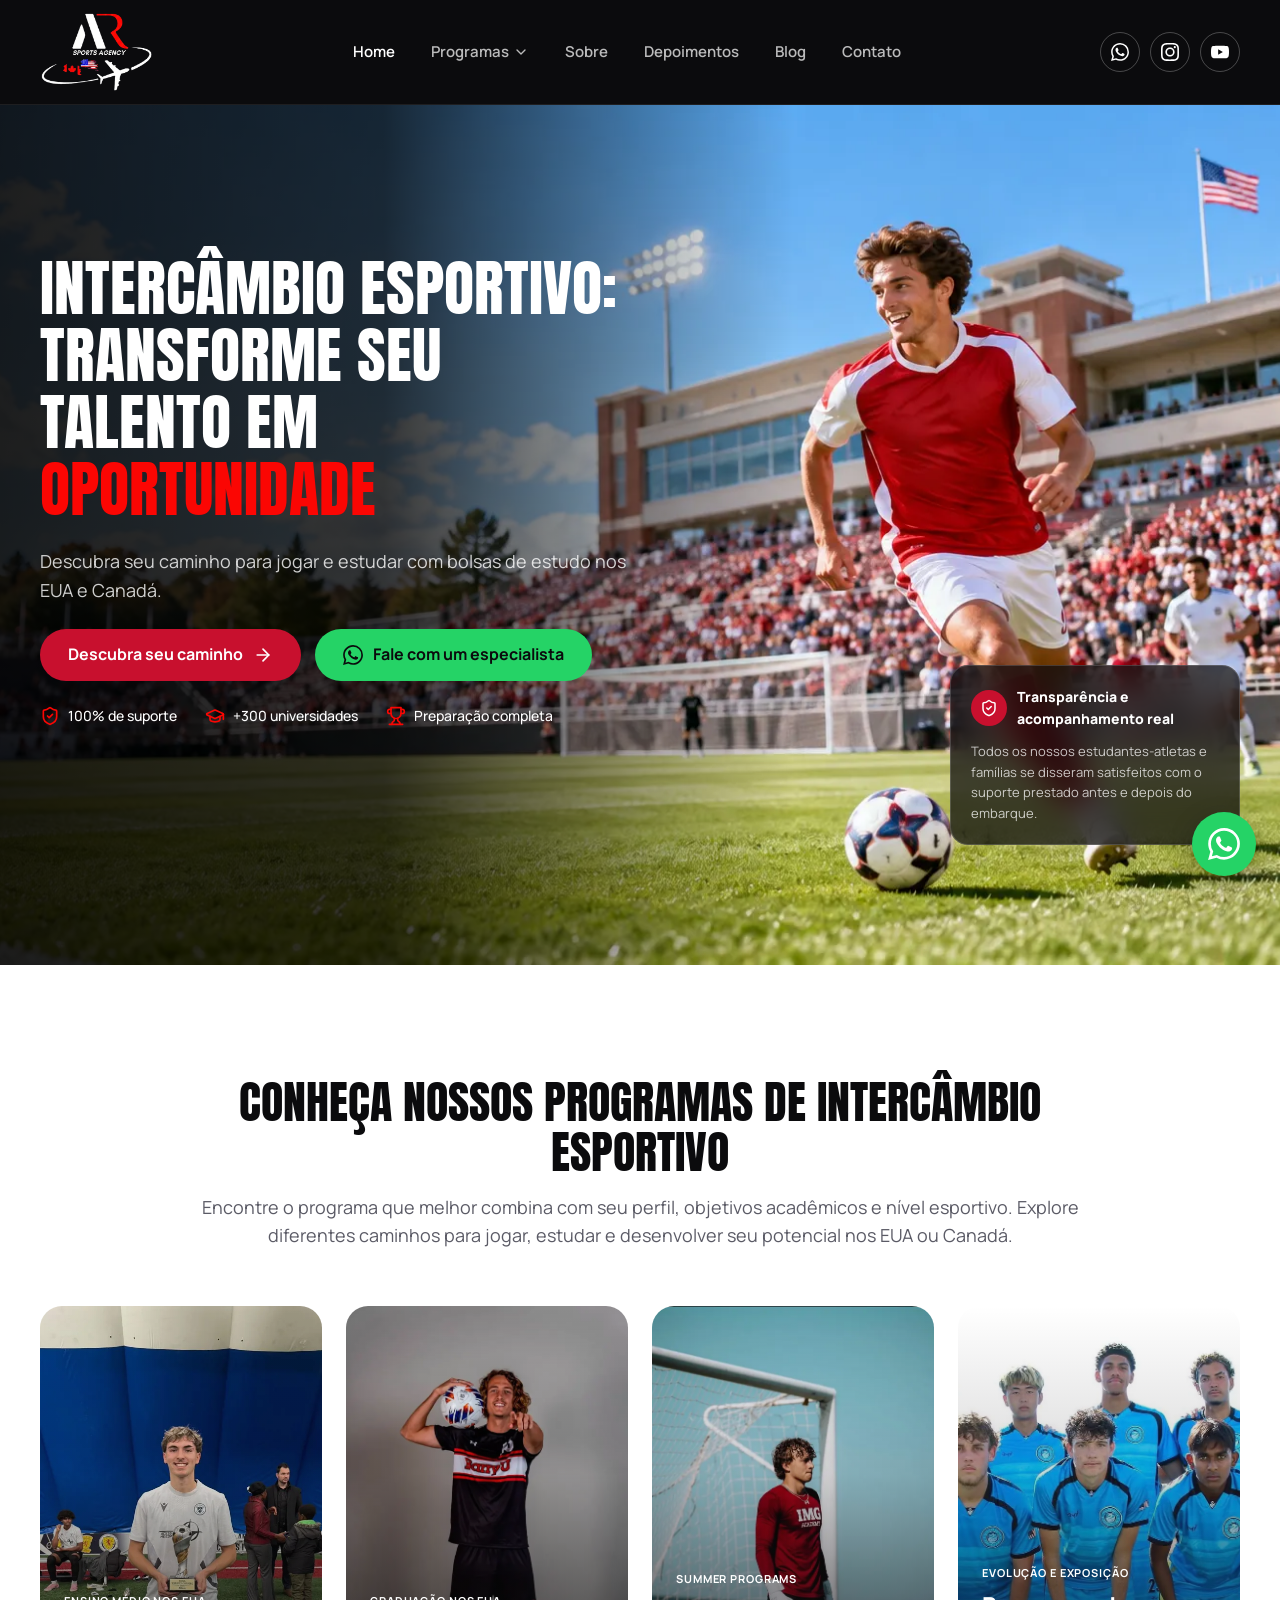
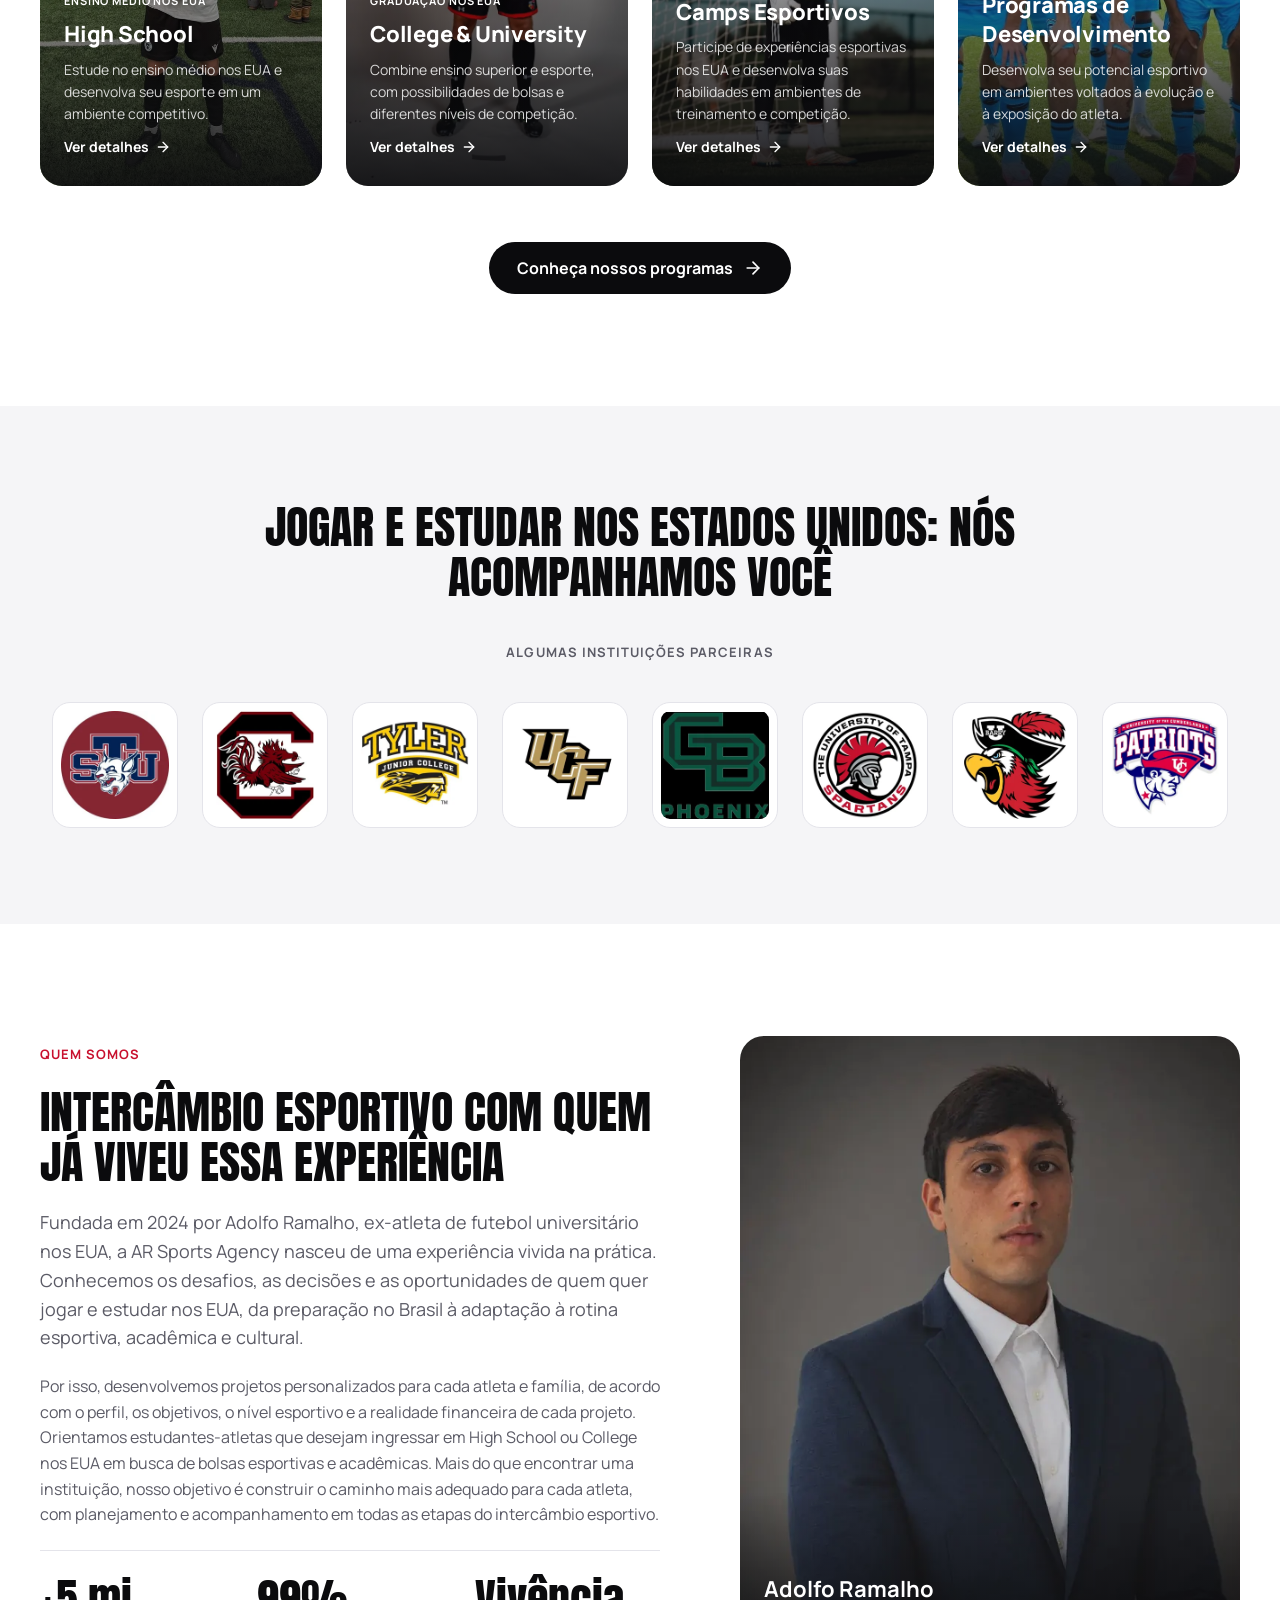
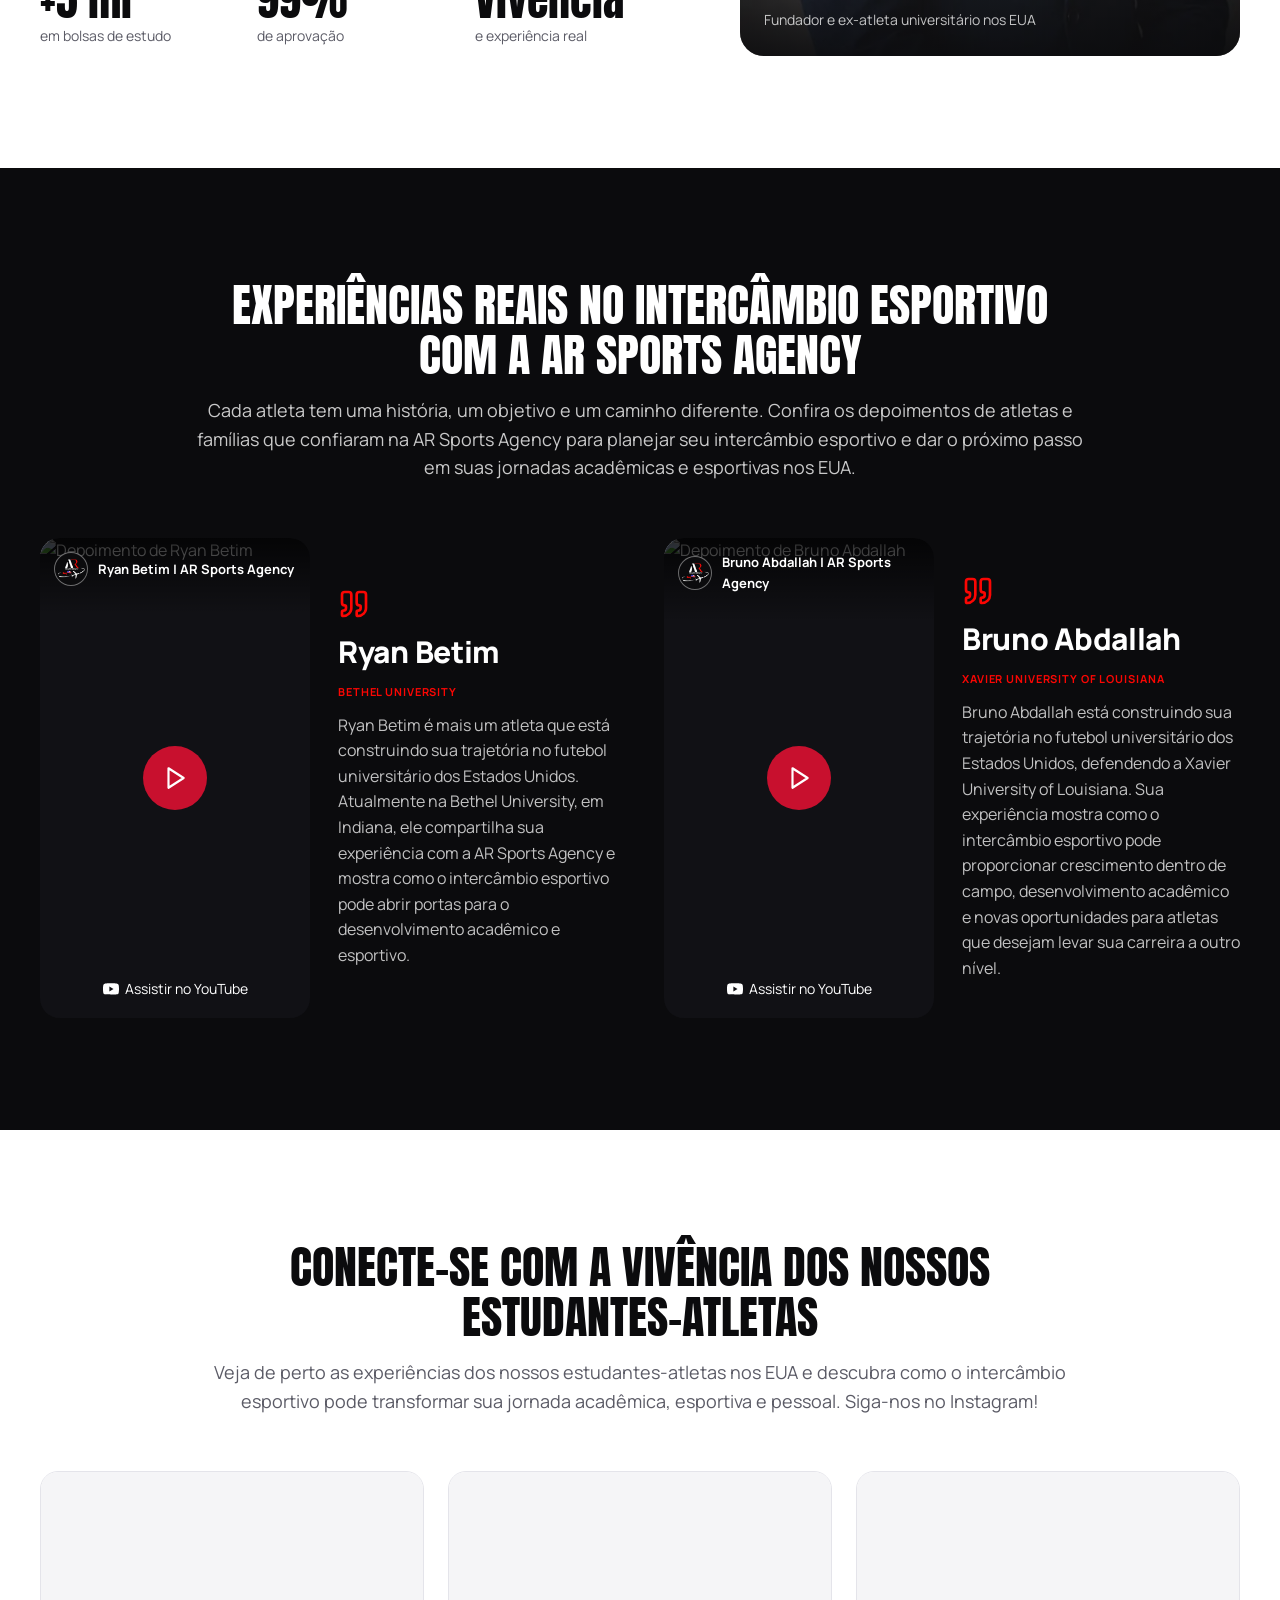
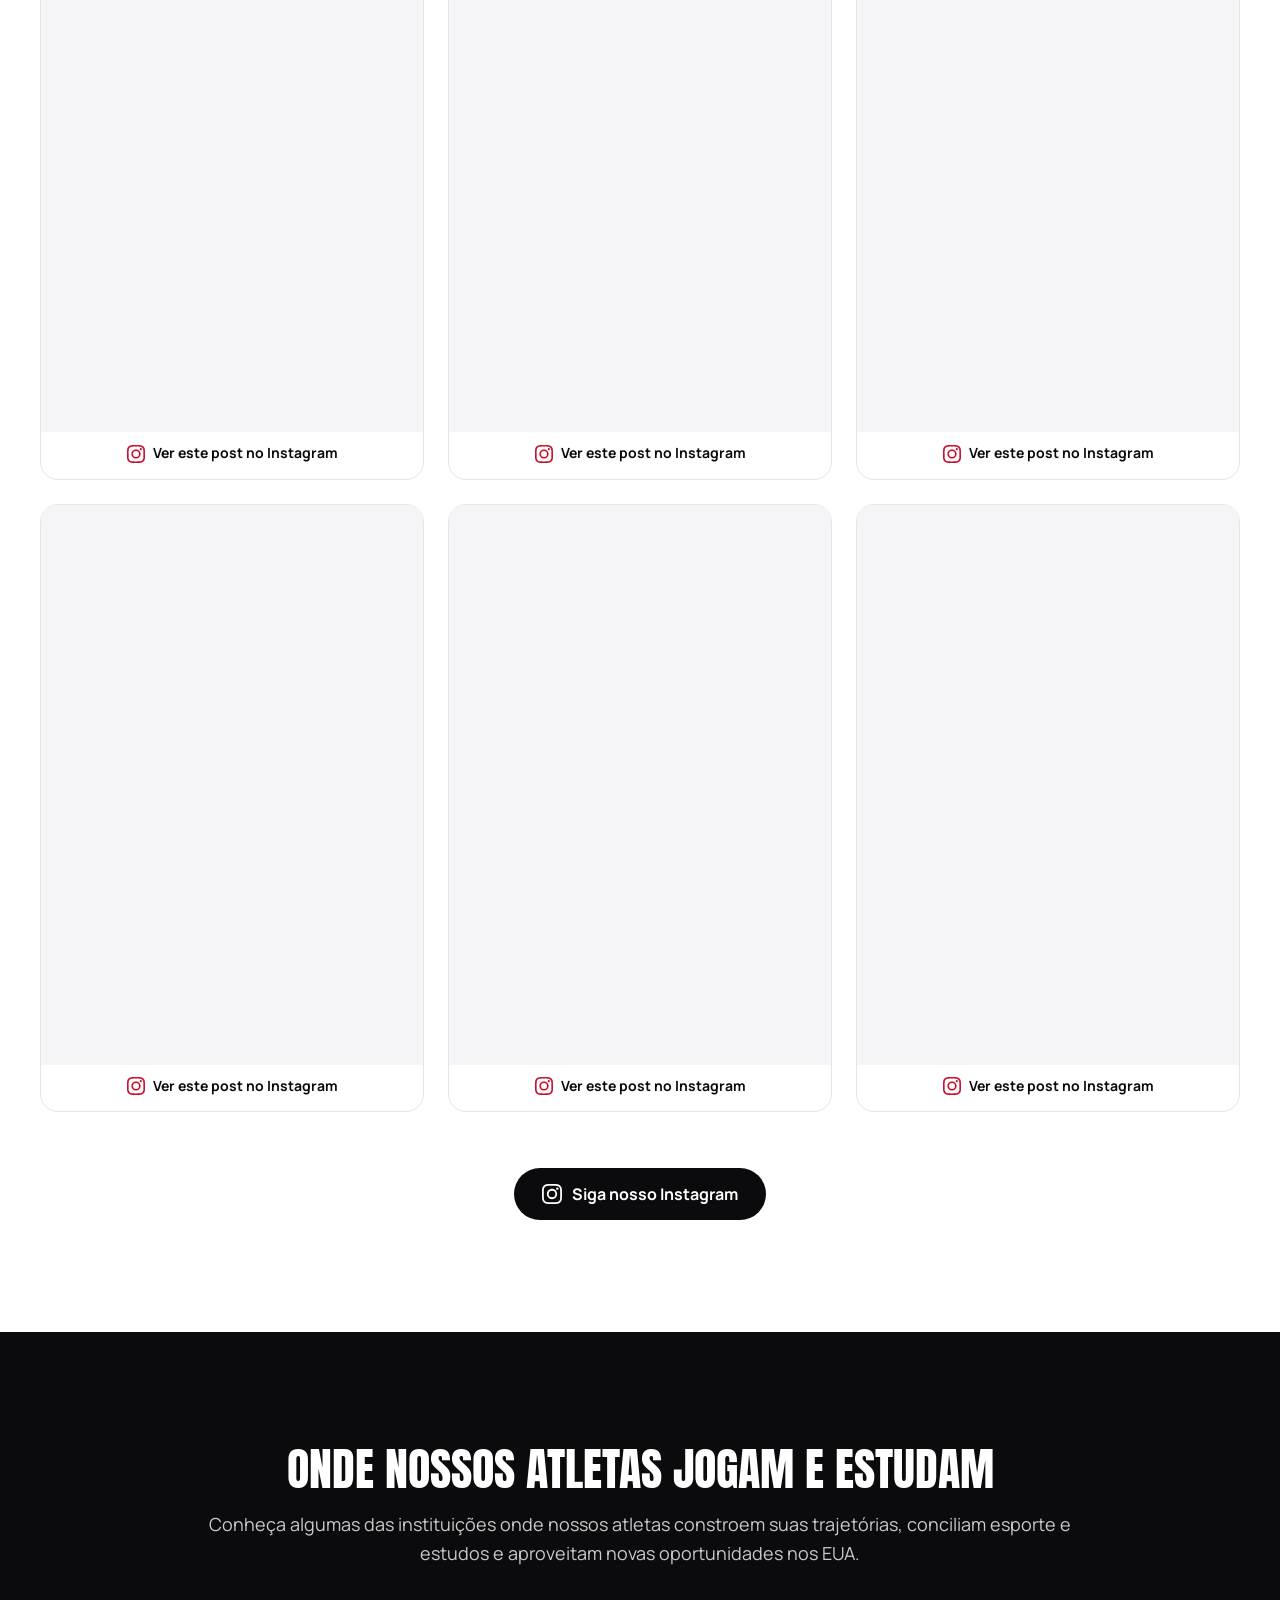
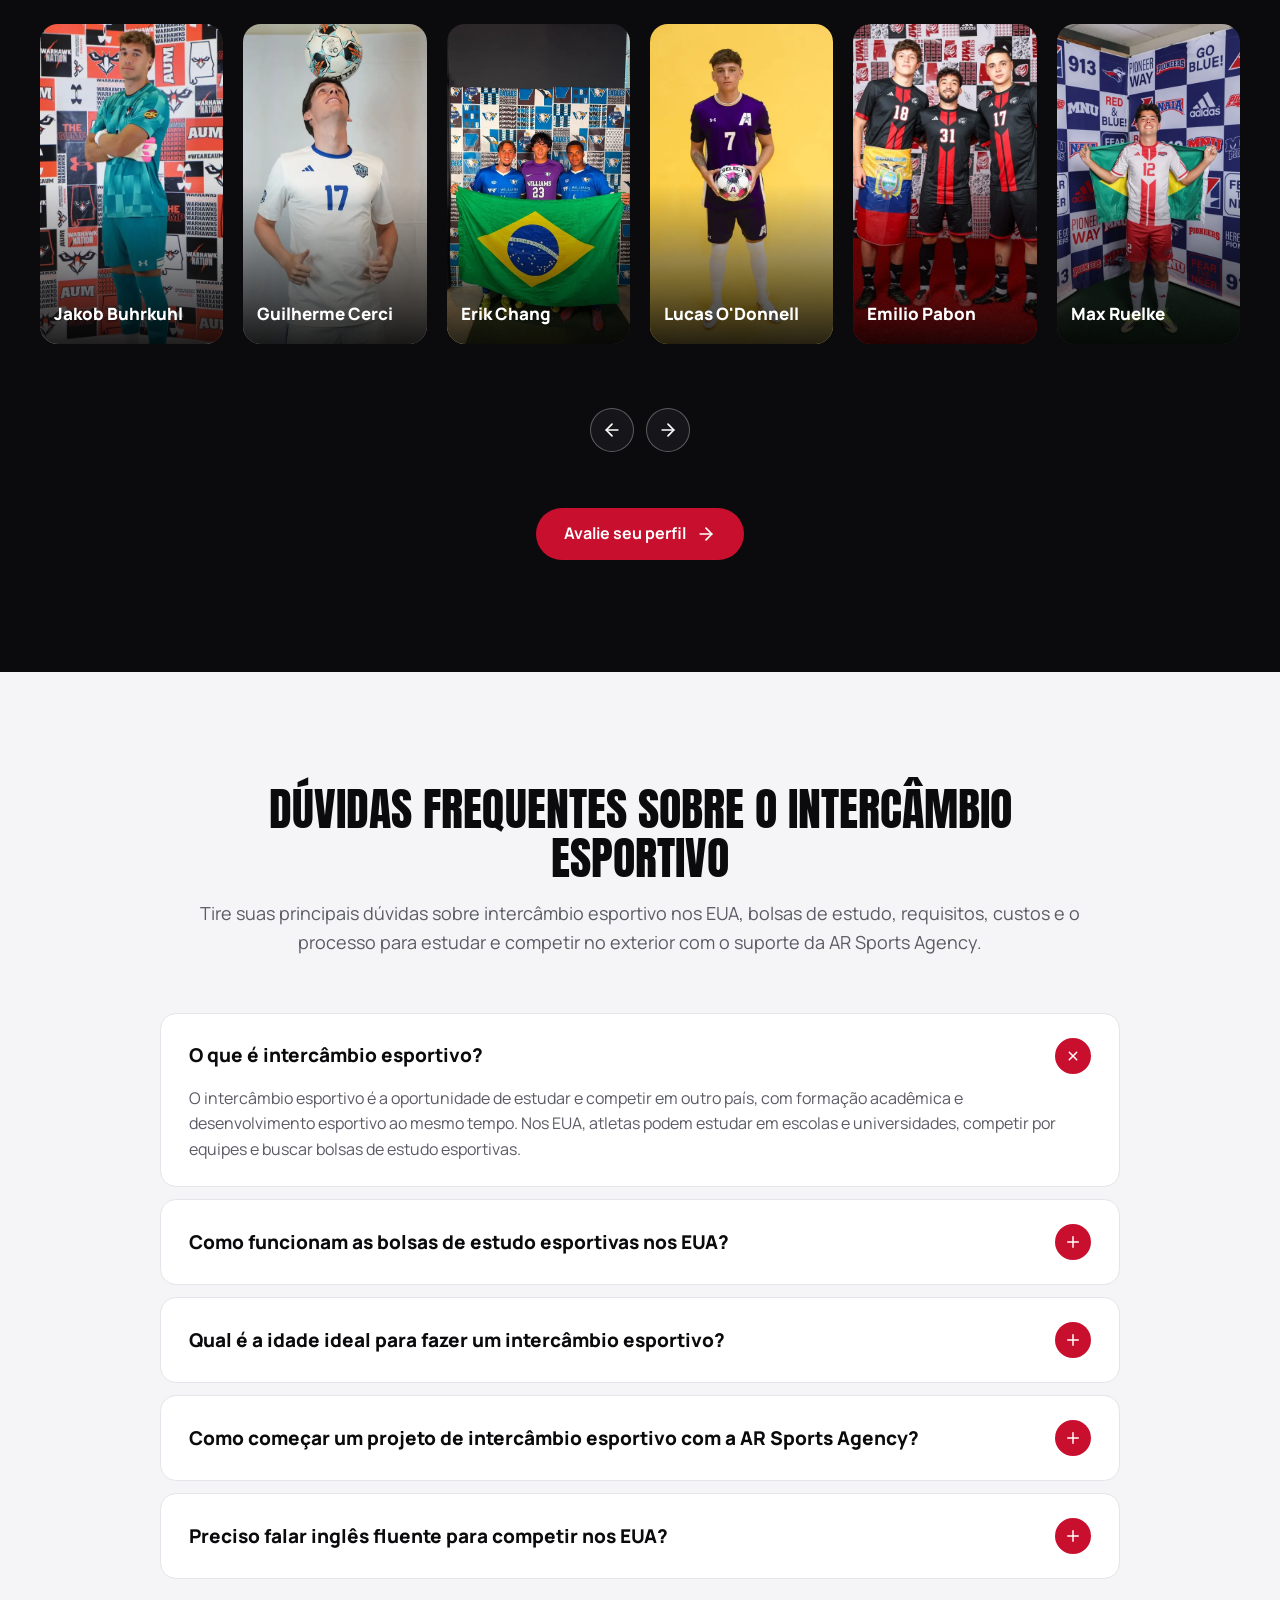
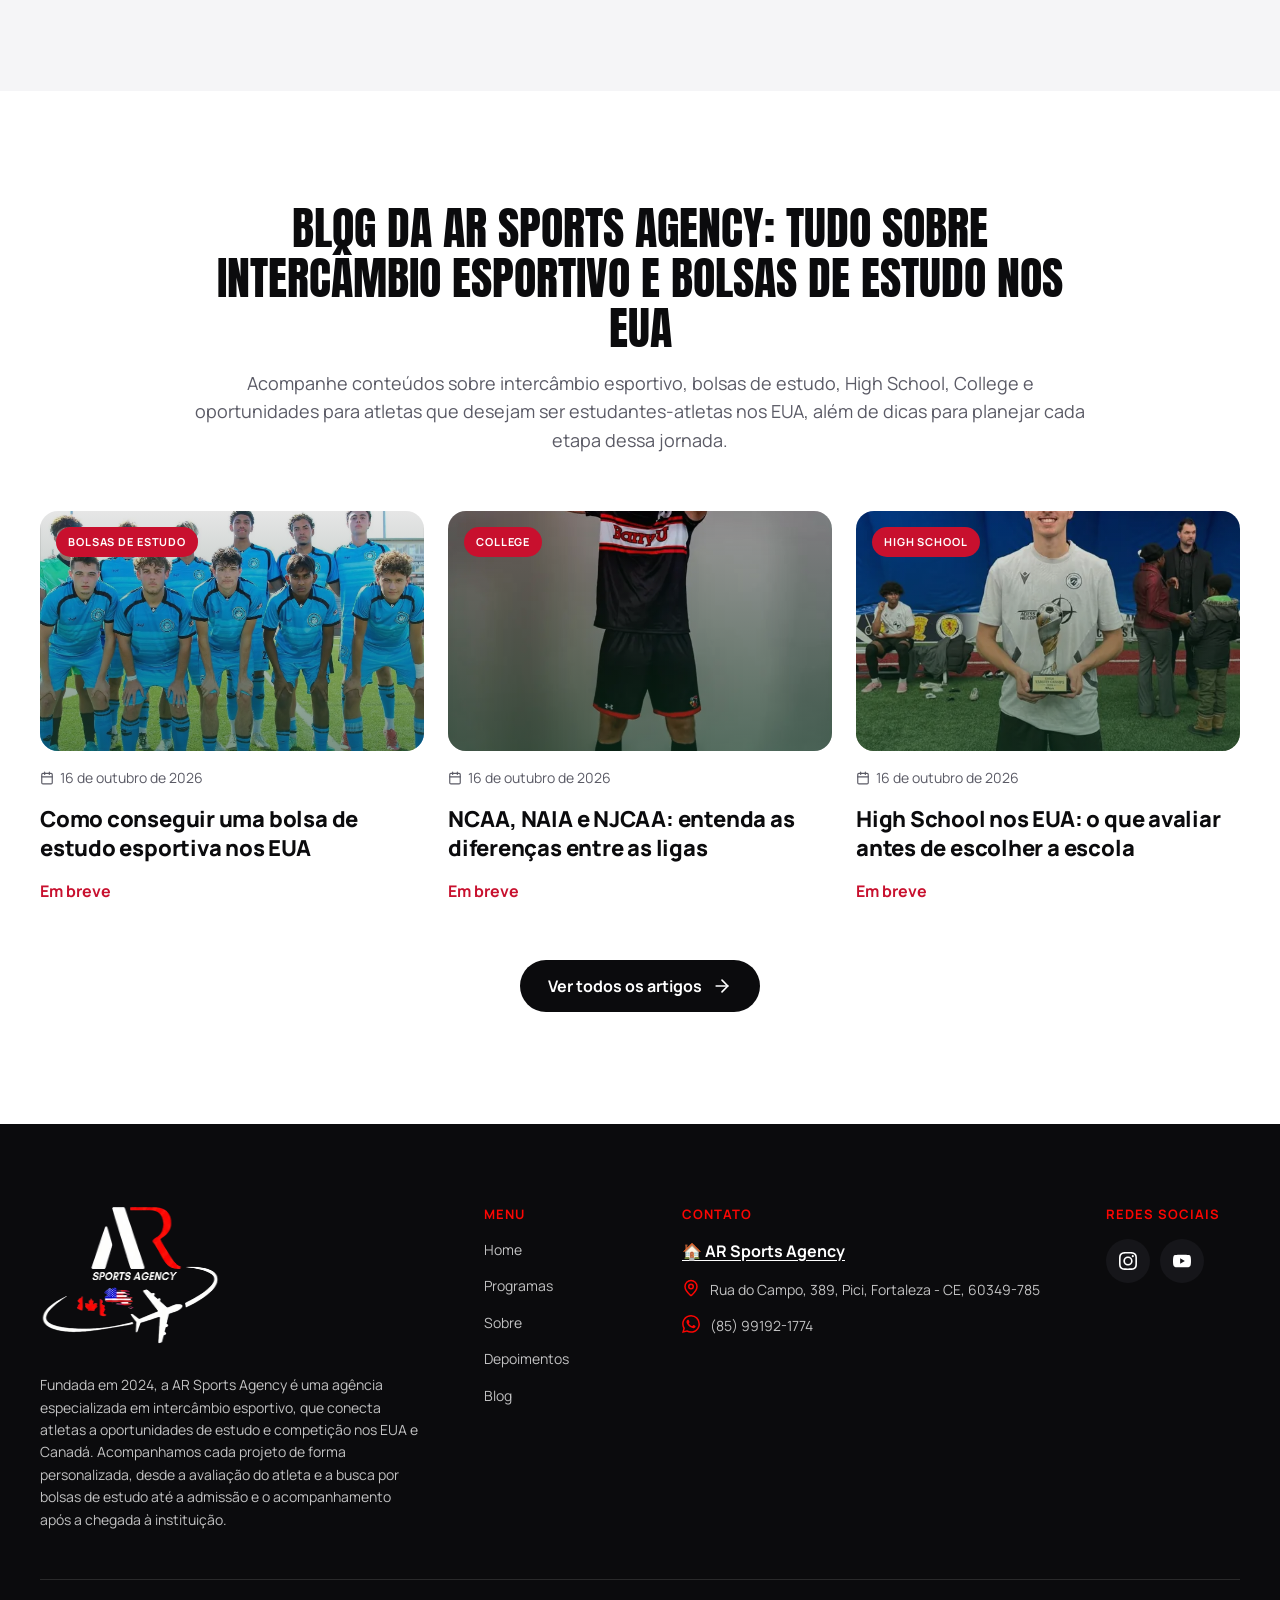
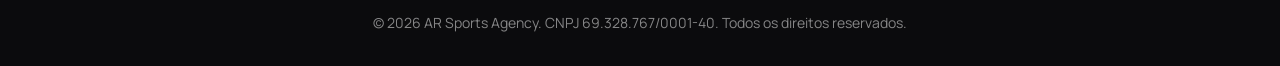
==== commit 10c50db4: "Posts reais do Instagram Co-Authored-By: Claude Opus 5.5 <noreply@anthropic.com> Claude-Session: htt" ====
--- a/index.html
+++ b/index.html
@@ -19,7 +19,7 @@
 <section class="secao cinza" style="padding:96px 0"><div class="container" style="gap:40px"><div class="titulo"><h2>Jogar e Estudar nos Estados Unidos: Nós Acompanhamos Você</h2></div><p class="rotulo" style="color:var(--cinza-texto)">Algumas Instituições Parceiras</p><div class="logos"><img src="./assets/img/uni1.webp" alt="Logo de universidade onde atletas da AR Sports Agency estudam" loading="lazy" width="126" height="126"><img src="./assets/img/uni2.webp" alt="Logo de universidade onde atletas da AR Sports Agency estudam" loading="lazy" width="126" height="126"><img src="./assets/img/uni3.webp" alt="Logo de universidade onde atletas da AR Sports Agency estudam" loading="lazy" width="126" height="126"><img src="./assets/img/uni4.webp" alt="Logo de universidade onde atletas da AR Sports Agency estudam" loading="lazy" width="126" height="126"><img src="./assets/img/uni5.webp" alt="Logo de universidade onde atletas da AR Sports Agency estudam" loading="lazy" width="126" height="126"><img src="./assets/img/uni6.webp" alt="Logo de universidade onde atletas da AR Sports Agency estudam" loading="lazy" width="126" height="126"><img src="./assets/img/uni7.webp" alt="Logo de universidade onde atletas da AR Sports Agency estudam" loading="lazy" width="126" height="126"><img src="./assets/img/uni8.webp" alt="Logo de universidade onde atletas da AR Sports Agency estudam" loading="lazy" width="126" height="126"></div></div></section>
 <section class="secao split"><div class="container"><div class="texto"><span class="rotulo">Quem somos</span><h2>Intercâmbio Esportivo com Quem Já Viveu Essa Experiência</h2><p style="font-size:18px">Fundada em 2024 por Adolfo Ramalho, ex-atleta de futebol universitário nos EUA, a AR Sports Agency nasceu de uma experiência vivida na prática. Conhecemos os desafios, as decisões e as oportunidades de quem quer jogar e estudar nos EUA, da preparação no Brasil à adaptação à rotina esportiva, acadêmica e cultural.</p><p>Por isso, desenvolvemos projetos personalizados para cada atleta e família, de acordo com o perfil, os objetivos, o nível esportivo e a realidade financeira de cada projeto. Orientamos estudantes-atletas que desejam ingressar em High School ou College nos EUA em busca de bolsas esportivas e acadêmicas. Mais do que encontrar uma instituição, nosso objetivo é construir o caminho mais adequado para cada atleta, com planejamento e acompanhamento em todas as etapas do intercâmbio esportivo.</p><div class="numeros"><div><strong data-contador="5" data-prefixo="+" data-sufixo=" mi">+5 mi</strong><span>em bolsas de estudo</span></div><div><strong data-contador="100" data-sufixo="%">100%</strong><span>de aprovação</span></div><div><strong>Vivência</strong><span>e experiência real</span></div></div></div><figure class="fundador"><img src="./assets/img/fundador.webp" alt="Adolfo Ramalho, fundador da AR Sports Agency" loading="lazy" width="500" height="620"><figcaption><b>Adolfo Ramalho</b><span>Fundador e ex-atleta universitário nos EUA</span></figcaption></figure></div></section>
 <section class="secao dark"><div class="container"><div class="titulo"><h2>Experiências Reais no Intercâmbio Esportivo com a AR Sports Agency</h2><p>Cada atleta tem uma história, um objetivo e um caminho diferente. Confira os depoimentos de atletas e famílias que confiaram na AR Sports Agency para planejar seu intercâmbio esportivo e dar o próximo passo em suas jornadas acadêmicas e esportivas nos EUA.</p></div><div class="depos"><div class="depo"><div class="video" data-yt="bUrrTECaHC0" data-title="Depoimento de Ryan Betim"><div class="yt-topo"><img src="./assets/img/logo-full.webp" alt="" width="34" height="34"><span>Ryan Betim | AR Sports Agency</span></div><img src="https://i.ytimg.com/vi/bUrrTECaHC0/hqdefault.jpg" alt="Depoimento de Ryan Betim" loading="lazy"><button class="play" aria-label="Reproduzir vídeo: Depoimento de Ryan Betim"><i><svg aria-hidden="true" focusable="false" xmlns="http://www.w3.org/2000/svg" width="24" height="24" viewBox="0 0 24 24" fill="none" stroke="currentColor" stroke-width="2" stroke-linecap="round" stroke-linejoin="round" > <polygon points="6 3 20 12 6 21 6 3" /> </svg></i><span><svg aria-hidden="true" focusable="false" width="24" height="24" viewBox="0 0 24 24" xmlns="http://www.w3.org/2000/svg"><path fill="currentColor" d="M23.498 6.186a3.016 3.016 0 0 0-2.122-2.136C19.505 3.545 12 3.545 12 3.545s-7.505 0-9.377.505A3.017 3.017 0 0 0 .502 6.186C0 8.07 0 12 0 12s0 3.93.502 5.814a3.016 3.016 0 0 0 2.122 2.136c1.871.505 9.376.505 9.376.505s7.505 0 9.377-.505a3.015 3.015 0 0 0 2.122-2.136C24 15.93 24 12 24 12s0-3.93-.502-5.814zM9.545 15.568V8.432L15.818 12l-6.273 3.568z"/></svg>Assistir no YouTube</span></button></div><div class="info"><svg aria-hidden="true" focusable="false" xmlns="http://www.w3.org/2000/svg" width="24" height="24" viewBox="0 0 24 24" fill="none" stroke="currentColor" stroke-width="2" stroke-linecap="round" stroke-linejoin="round" > <path d="M16 3a2 2 0 0 0-2 2v6a2 2 0 0 0 2 2 1 1 0 0 1 1 1v1a2 2 0 0 1-2 2 1 1 0 0 0-1 1v2a1 1 0 0 0 1 1 6 6 0 0 0 6-6V5a2 2 0 0 0-2-2z" /> <path d="M5 3a2 2 0 0 0-2 2v6a2 2 0 0 0 2 2 1 1 0 0 1 1 1v1a2 2 0 0 1-2 2 1 1 0 0 0-1 1v2a1 1 0 0 0 1 1 6 6 0 0 0 6-6V5a2 2 0 0 0-2-2z" /> </svg><h3>Ryan Betim</h3><span class="rotulo">Bethel University</span><p>Ryan Betim é mais um atleta que está construindo sua trajetória no futebol universitário dos Estados Unidos. Atualmente na Bethel University, em Indiana, ele compartilha sua experiência com a AR Sports Agency e mostra como o intercâmbio esportivo pode abrir portas para o desenvolvimento acadêmico e esportivo.</p></div></div><div class="depo"><div class="video" data-yt="Rd6raoskYic" data-title="Depoimento de Bruno Abdallah"><div class="yt-topo"><img src="./assets/img/logo-full.webp" alt="" width="34" height="34"><span>Bruno Abdallah | AR Sports Agency</span></div><img src="https://i.ytimg.com/vi/Rd6raoskYic/hqdefault.jpg" alt="Depoimento de Bruno Abdallah" loading="lazy"><button class="play" aria-label="Reproduzir vídeo: Depoimento de Bruno Abdallah"><i><svg aria-hidden="true" focusable="false" xmlns="http://www.w3.org/2000/svg" width="24" height="24" viewBox="0 0 24 24" fill="none" stroke="currentColor" stroke-width="2" stroke-linecap="round" stroke-linejoin="round" > <polygon points="6 3 20 12 6 21 6 3" /> </svg></i><span><svg aria-hidden="true" focusable="false" width="24" height="24" viewBox="0 0 24 24" xmlns="http://www.w3.org/2000/svg"><path fill="currentColor" d="M23.498 6.186a3.016 3.016 0 0 0-2.122-2.136C19.505 3.545 12 3.545 12 3.545s-7.505 0-9.377.505A3.017 3.017 0 0 0 .502 6.186C0 8.07 0 12 0 12s0 3.93.502 5.814a3.016 3.016 0 0 0 2.122 2.136c1.871.505 9.376.505 9.376.505s7.505 0 9.377-.505a3.015 3.015 0 0 0 2.122-2.136C24 15.93 24 12 24 12s0-3.93-.502-5.814zM9.545 15.568V8.432L15.818 12l-6.273 3.568z"/></svg>Assistir no YouTube</span></button></div><div class="info"><svg aria-hidden="true" focusable="false" xmlns="http://www.w3.org/2000/svg" width="24" height="24" viewBox="0 0 24 24" fill="none" stroke="currentColor" stroke-width="2" stroke-linecap="round" stroke-linejoin="round" > <path d="M16 3a2 2 0 0 0-2 2v6a2 2 0 0 0 2 2 1 1 0 0 1 1 1v1a2 2 0 0 1-2 2 1 1 0 0 0-1 1v2a1 1 0 0 0 1 1 6 6 0 0 0 6-6V5a2 2 0 0 0-2-2z" /> <path d="M5 3a2 2 0 0 0-2 2v6a2 2 0 0 0 2 2 1 1 0 0 1 1 1v1a2 2 0 0 1-2 2 1 1 0 0 0-1 1v2a1 1 0 0 0 1 1 6 6 0 0 0 6-6V5a2 2 0 0 0-2-2z" /> </svg><h3>Bruno Abdallah</h3><span class="rotulo">Xavier University of Louisiana</span><p>Bruno Abdallah está construindo sua trajetória no futebol universitário dos Estados Unidos, defendendo a Xavier University of Louisiana. Sua experiência mostra como o intercâmbio esportivo pode proporcionar crescimento dentro de campo, desenvolvimento acadêmico e novas oportunidades para atletas que desejam levar sua carreira a outro nível.</p></div></div></div></div></section>
-<section class="secao"><div class="container"><div class="titulo"><h2>Conecte-se com a vivência dos nossos estudantes-atletas</h2><p>Veja de perto as experiências dos nossos estudantes-atletas nos EUA e descubra como o intercâmbio esportivo pode transformar sua jornada acadêmica, esportiva e pessoal. Siga-nos no Instagram!</p></div><div class="insta"><a href="https://www.instagram.com/arsportsagency_/" target="_blank" rel="noopener" aria-label="Ver no Instagram"><img src="./assets/img/atleta1.webp" alt="Estudante-atleta da AR Sports Agency nos EUA" loading="lazy" width="186" height="186"><svg aria-hidden="true" focusable="false" width="24" height="24" viewBox="0 0 24 24" xmlns="http://www.w3.org/2000/svg"><path fill="currentColor" d="M7.0301.084c-1.2768.0602-2.1487.264-2.911.5634-.7888.3075-1.4575.72-2.1228 1.3877-.6652.6677-1.075 1.3368-1.3802 2.127-.2954.7638-.4956 1.6365-.552 2.914-.0564 1.2775-.0689 1.6882-.0626 4.947.0062 3.2586.0206 3.6671.0825 4.9473.061 1.2765.264 2.1482.5635 2.9107.308.7889.72 1.4573 1.388 2.1228.6679.6655 1.3365 1.0743 2.1285 1.38.7632.295 1.6361.4961 2.9134.552 1.2773.056 1.6884.069 4.9462.0627 3.2578-.0062 3.668-.0207 4.9478-.0814 1.28-.0607 2.147-.2652 2.9098-.5633.7889-.3086 1.4578-.72 2.1228-1.3881.665-.6682 1.0745-1.3378 1.3795-2.1284.2957-.7632.4966-1.636.552-2.9124.056-1.2809.0692-1.6898.063-4.948-.0063-3.2583-.021-3.6668-.0817-4.9465-.0607-1.2797-.264-2.1487-.5633-2.9117-.3084-.7889-.72-1.4568-1.3876-2.1228C21.2982 1.33 20.628.9208 19.8378.6165 19.074.321 18.2017.1197 16.9244.0645 15.6471.0093 15.236-.005 11.977.0014 8.718.0076 8.31.0215 7.0301.0839m.1402 21.6932c-1.17-.0509-1.8053-.2453-2.2287-.408-.5606-.216-.96-.4771-1.3819-.895-.422-.4178-.6811-.8186-.9-1.378-.1644-.4234-.3624-1.058-.4171-2.228-.0595-1.2645-.072-1.6442-.079-4.848-.007-3.2037.0053-3.583.0607-4.848.05-1.169.2456-1.805.408-2.2282.216-.5613.4762-.96.895-1.3816.4188-.4217.8184-.6814 1.3783-.9003.423-.1651 1.0575-.3614 2.227-.4171 1.2655-.06 1.6447-.072 4.848-.079 3.2033-.007 3.5835.005 4.8495.0608 1.169.0508 1.8053.2445 2.228.408.5608.216.96.4754 1.3816.895.4217.4194.6816.8176.9005 1.3787.1653.4217.3617 1.056.4169 2.2263.0602 1.2655.0739 1.645.0796 4.848.0058 3.203-.0055 3.5834-.061 4.848-.051 1.17-.245 1.8055-.408 2.2294-.216.5604-.4763.96-.8954 1.3814-.419.4215-.8181.6811-1.3783.9-.4224.1649-1.0577.3617-2.2262.4174-1.2656.0595-1.6448.072-4.8493.079-3.2045.007-3.5825-.006-4.848-.0608M16.953 5.5864A1.44 1.44 0 1 0 18.39 4.144a1.44 1.44 0 0 0-1.437 1.4424M5.8385 12.012c.0067 3.4032 2.7706 6.1557 6.173 6.1493 3.4026-.0065 6.157-2.7701 6.1506-6.1733-.0065-3.4032-2.771-6.1565-6.174-6.1498-3.403.0067-6.156 2.771-6.1496 6.1738M8 12.0077a4 4 0 1 1 4.008 3.9921A3.9996 3.9996 0 0 1 8 12.0077"/></svg></a><a href="https://www.instagram.com/arsportsagency_/" target="_blank" rel="noopener" aria-label="Ver no Instagram"><img src="./assets/img/atleta2.webp" alt="Estudante-atleta da AR Sports Agency nos EUA" loading="lazy" width="186" height="186"><svg aria-hidden="true" focusable="false" width="24" height="24" viewBox="0 0 24 24" xmlns="http://www.w3.org/2000/svg"><path fill="currentColor" d="M7.0301.084c-1.2768.0602-2.1487.264-2.911.5634-.7888.3075-1.4575.72-2.1228 1.3877-.6652.6677-1.075 1.3368-1.3802 2.127-.2954.7638-.4956 1.6365-.552 2.914-.0564 1.2775-.0689 1.6882-.0626 4.947.0062 3.2586.0206 3.6671.0825 4.9473.061 1.2765.264 2.1482.5635 2.9107.308.7889.72 1.4573 1.388 2.1228.6679.6655 1.3365 1.0743 2.1285 1.38.7632.295 1.6361.4961 2.9134.552 1.2773.056 1.6884.069 4.9462.0627 3.2578-.0062 3.668-.0207 4.9478-.0814 1.28-.0607 2.147-.2652 2.9098-.5633.7889-.3086 1.4578-.72 2.1228-1.3881.665-.6682 1.0745-1.3378 1.3795-2.1284.2957-.7632.4966-1.636.552-2.9124.056-1.2809.0692-1.6898.063-4.948-.0063-3.2583-.021-3.6668-.0817-4.9465-.0607-1.2797-.264-2.1487-.5633-2.9117-.3084-.7889-.72-1.4568-1.3876-2.1228C21.2982 1.33 20.628.9208 19.8378.6165 19.074.321 18.2017.1197 16.9244.0645 15.6471.0093 15.236-.005 11.977.0014 8.718.0076 8.31.0215 7.0301.0839m.1402 21.6932c-1.17-.0509-1.8053-.2453-2.2287-.408-.5606-.216-.96-.4771-1.3819-.895-.422-.4178-.6811-.8186-.9-1.378-.1644-.4234-.3624-1.058-.4171-2.228-.0595-1.2645-.072-1.6442-.079-4.848-.007-3.2037.0053-3.583.0607-4.848.05-1.169.2456-1.805.408-2.2282.216-.5613.4762-.96.895-1.3816.4188-.4217.8184-.6814 1.3783-.9003.423-.1651 1.0575-.3614 2.227-.4171 1.2655-.06 1.6447-.072 4.848-.079 3.2033-.007 3.5835.005 4.8495.0608 1.169.0508 1.8053.2445 2.228.408.5608.216.96.4754 1.3816.895.4217.4194.6816.8176.9005 1.3787.1653.4217.3617 1.056.4169 2.2263.0602 1.2655.0739 1.645.0796 4.848.0058 3.203-.0055 3.5834-.061 4.848-.051 1.17-.245 1.8055-.408 2.2294-.216.5604-.4763.96-.8954 1.3814-.419.4215-.8181.6811-1.3783.9-.4224.1649-1.0577.3617-2.2262.4174-1.2656.0595-1.6448.072-4.8493.079-3.2045.007-3.5825-.006-4.848-.0608M16.953 5.5864A1.44 1.44 0 1 0 18.39 4.144a1.44 1.44 0 0 0-1.437 1.4424M5.8385 12.012c.0067 3.4032 2.7706 6.1557 6.173 6.1493 3.4026-.0065 6.157-2.7701 6.1506-6.1733-.0065-3.4032-2.771-6.1565-6.174-6.1498-3.403.0067-6.156 2.771-6.1496 6.1738M8 12.0077a4 4 0 1 1 4.008 3.9921A3.9996 3.9996 0 0 1 8 12.0077"/></svg></a><a href="https://www.instagram.com/arsportsagency_/" target="_blank" rel="noopener" aria-label="Ver no Instagram"><img src="./assets/img/atleta3.webp" alt="Estudante-atleta da AR Sports Agency nos EUA" loading="lazy" width="186" height="186"><svg aria-hidden="true" focusable="false" width="24" height="24" viewBox="0 0 24 24" xmlns="http://www.w3.org/2000/svg"><path fill="currentColor" d="M7.0301.084c-1.2768.0602-2.1487.264-2.911.5634-.7888.3075-1.4575.72-2.1228 1.3877-.6652.6677-1.075 1.3368-1.3802 2.127-.2954.7638-.4956 1.6365-.552 2.914-.0564 1.2775-.0689 1.6882-.0626 4.947.0062 3.2586.0206 3.6671.0825 4.9473.061 1.2765.264 2.1482.5635 2.9107.308.7889.72 1.4573 1.388 2.1228.6679.6655 1.3365 1.0743 2.1285 1.38.7632.295 1.6361.4961 2.9134.552 1.2773.056 1.6884.069 4.9462.0627 3.2578-.0062 3.668-.0207 4.9478-.0814 1.28-.0607 2.147-.2652 2.9098-.5633.7889-.3086 1.4578-.72 2.1228-1.3881.665-.6682 1.0745-1.3378 1.3795-2.1284.2957-.7632.4966-1.636.552-2.9124.056-1.2809.0692-1.6898.063-4.948-.0063-3.2583-.021-3.6668-.0817-4.9465-.0607-1.2797-.264-2.1487-.5633-2.9117-.3084-.7889-.72-1.4568-1.3876-2.1228C21.2982 1.33 20.628.9208 19.8378.6165 19.074.321 18.2017.1197 16.9244.0645 15.6471.0093 15.236-.005 11.977.0014 8.718.0076 8.31.0215 7.0301.0839m.1402 21.6932c-1.17-.0509-1.8053-.2453-2.2287-.408-.5606-.216-.96-.4771-1.3819-.895-.422-.4178-.6811-.8186-.9-1.378-.1644-.4234-.3624-1.058-.4171-2.228-.0595-1.2645-.072-1.6442-.079-4.848-.007-3.2037.0053-3.583.0607-4.848.05-1.169.2456-1.805.408-2.2282.216-.5613.4762-.96.895-1.3816.4188-.4217.8184-.6814 1.3783-.9003.423-.1651 1.0575-.3614 2.227-.4171 1.2655-.06 1.6447-.072 4.848-.079 3.2033-.007 3.5835.005 4.8495.0608 1.169.0508 1.8053.2445 2.228.408.5608.216.96.4754 1.3816.895.4217.4194.6816.8176.9005 1.3787.1653.4217.3617 1.056.4169 2.2263.0602 1.2655.0739 1.645.0796 4.848.0058 3.203-.0055 3.5834-.061 4.848-.051 1.17-.245 1.8055-.408 2.2294-.216.5604-.4763.96-.8954 1.3814-.419.4215-.8181.6811-1.3783.9-.4224.1649-1.0577.3617-2.2262.4174-1.2656.0595-1.6448.072-4.8493.079-3.2045.007-3.5825-.006-4.848-.0608M16.953 5.5864A1.44 1.44 0 1 0 18.39 4.144a1.44 1.44 0 0 0-1.437 1.4424M5.8385 12.012c.0067 3.4032 2.7706 6.1557 6.173 6.1493 3.4026-.0065 6.157-2.7701 6.1506-6.1733-.0065-3.4032-2.771-6.1565-6.174-6.1498-3.403.0067-6.156 2.771-6.1496 6.1738M8 12.0077a4 4 0 1 1 4.008 3.9921A3.9996 3.9996 0 0 1 8 12.0077"/></svg></a><a href="https://www.instagram.com/arsportsagency_/" target="_blank" rel="noopener" aria-label="Ver no Instagram"><img src="./assets/img/atleta5.webp" alt="Estudante-atleta da AR Sports Agency nos EUA" loading="lazy" width="186" height="186"><svg aria-hidden="true" focusable="false" width="24" height="24" viewBox="0 0 24 24" xmlns="http://www.w3.org/2000/svg"><path fill="currentColor" d="M7.0301.084c-1.2768.0602-2.1487.264-2.911.5634-.7888.3075-1.4575.72-2.1228 1.3877-.6652.6677-1.075 1.3368-1.3802 2.127-.2954.7638-.4956 1.6365-.552 2.914-.0564 1.2775-.0689 1.6882-.0626 4.947.0062 3.2586.0206 3.6671.0825 4.9473.061 1.2765.264 2.1482.5635 2.9107.308.7889.72 1.4573 1.388 2.1228.6679.6655 1.3365 1.0743 2.1285 1.38.7632.295 1.6361.4961 2.9134.552 1.2773.056 1.6884.069 4.9462.0627 3.2578-.0062 3.668-.0207 4.9478-.0814 1.28-.0607 2.147-.2652 2.9098-.5633.7889-.3086 1.4578-.72 2.1228-1.3881.665-.6682 1.0745-1.3378 1.3795-2.1284.2957-.7632.4966-1.636.552-2.9124.056-1.2809.0692-1.6898.063-4.948-.0063-3.2583-.021-3.6668-.0817-4.9465-.0607-1.2797-.264-2.1487-.5633-2.9117-.3084-.7889-.72-1.4568-1.3876-2.1228C21.2982 1.33 20.628.9208 19.8378.6165 19.074.321 18.2017.1197 16.9244.0645 15.6471.0093 15.236-.005 11.977.0014 8.718.0076 8.31.0215 7.0301.0839m.1402 21.6932c-1.17-.0509-1.8053-.2453-2.2287-.408-.5606-.216-.96-.4771-1.3819-.895-.422-.4178-.6811-.8186-.9-1.378-.1644-.4234-.3624-1.058-.4171-2.228-.0595-1.2645-.072-1.6442-.079-4.848-.007-3.2037.0053-3.583.0607-4.848.05-1.169.2456-1.805.408-2.2282.216-.5613.4762-.96.895-1.3816.4188-.4217.8184-.6814 1.3783-.9003.423-.1651 1.0575-.3614 2.227-.4171 1.2655-.06 1.6447-.072 4.848-.079 3.2033-.007 3.5835.005 4.8495.0608 1.169.0508 1.8053.2445 2.228.408.5608.216.96.4754 1.3816.895.4217.4194.6816.8176.9005 1.3787.1653.4217.3617 1.056.4169 2.2263.0602 1.2655.0739 1.645.0796 4.848.0058 3.203-.0055 3.5834-.061 4.848-.051 1.17-.245 1.8055-.408 2.2294-.216.5604-.4763.96-.8954 1.3814-.419.4215-.8181.6811-1.3783.9-.4224.1649-1.0577.3617-2.2262.4174-1.2656.0595-1.6448.072-4.8493.079-3.2045.007-3.5825-.006-4.848-.0608M16.953 5.5864A1.44 1.44 0 1 0 18.39 4.144a1.44 1.44 0 0 0-1.437 1.4424M5.8385 12.012c.0067 3.4032 2.7706 6.1557 6.173 6.1493 3.4026-.0065 6.157-2.7701 6.1506-6.1733-.0065-3.4032-2.771-6.1565-6.174-6.1498-3.403.0067-6.156 2.771-6.1496 6.1738M8 12.0077a4 4 0 1 1 4.008 3.9921A3.9996 3.9996 0 0 1 8 12.0077"/></svg></a><a href="https://www.instagram.com/arsportsagency_/" target="_blank" rel="noopener" aria-label="Ver no Instagram"><img src="./assets/img/atleta6.webp" alt="Estudante-atleta da AR Sports Agency nos EUA" loading="lazy" width="186" height="186"><svg aria-hidden="true" focusable="false" width="24" height="24" viewBox="0 0 24 24" xmlns="http://www.w3.org/2000/svg"><path fill="currentColor" d="M7.0301.084c-1.2768.0602-2.1487.264-2.911.5634-.7888.3075-1.4575.72-2.1228 1.3877-.6652.6677-1.075 1.3368-1.3802 2.127-.2954.7638-.4956 1.6365-.552 2.914-.0564 1.2775-.0689 1.6882-.0626 4.947.0062 3.2586.0206 3.6671.0825 4.9473.061 1.2765.264 2.1482.5635 2.9107.308.7889.72 1.4573 1.388 2.1228.6679.6655 1.3365 1.0743 2.1285 1.38.7632.295 1.6361.4961 2.9134.552 1.2773.056 1.6884.069 4.9462.0627 3.2578-.0062 3.668-.0207 4.9478-.0814 1.28-.0607 2.147-.2652 2.9098-.5633.7889-.3086 1.4578-.72 2.1228-1.3881.665-.6682 1.0745-1.3378 1.3795-2.1284.2957-.7632.4966-1.636.552-2.9124.056-1.2809.0692-1.6898.063-4.948-.0063-3.2583-.021-3.6668-.0817-4.9465-.0607-1.2797-.264-2.1487-.5633-2.9117-.3084-.7889-.72-1.4568-1.3876-2.1228C21.2982 1.33 20.628.9208 19.8378.6165 19.074.321 18.2017.1197 16.9244.0645 15.6471.0093 15.236-.005 11.977.0014 8.718.0076 8.31.0215 7.0301.0839m.1402 21.6932c-1.17-.0509-1.8053-.2453-2.2287-.408-.5606-.216-.96-.4771-1.3819-.895-.422-.4178-.6811-.8186-.9-1.378-.1644-.4234-.3624-1.058-.4171-2.228-.0595-1.2645-.072-1.6442-.079-4.848-.007-3.2037.0053-3.583.0607-4.848.05-1.169.2456-1.805.408-2.2282.216-.5613.4762-.96.895-1.3816.4188-.4217.8184-.6814 1.3783-.9003.423-.1651 1.0575-.3614 2.227-.4171 1.2655-.06 1.6447-.072 4.848-.079 3.2033-.007 3.5835.005 4.8495.0608 1.169.0508 1.8053.2445 2.228.408.5608.216.96.4754 1.3816.895.4217.4194.6816.8176.9005 1.3787.1653.4217.3617 1.056.4169 2.2263.0602 1.2655.0739 1.645.0796 4.848.0058 3.203-.0055 3.5834-.061 4.848-.051 1.17-.245 1.8055-.408 2.2294-.216.5604-.4763.96-.8954 1.3814-.419.4215-.8181.6811-1.3783.9-.4224.1649-1.0577.3617-2.2262.4174-1.2656.0595-1.6448.072-4.8493.079-3.2045.007-3.5825-.006-4.848-.0608M16.953 5.5864A1.44 1.44 0 1 0 18.39 4.144a1.44 1.44 0 0 0-1.437 1.4424M5.8385 12.012c.0067 3.4032 2.7706 6.1557 6.173 6.1493 3.4026-.0065 6.157-2.7701 6.1506-6.1733-.0065-3.4032-2.771-6.1565-6.174-6.1498-3.403.0067-6.156 2.771-6.1496 6.1738M8 12.0077a4 4 0 1 1 4.008 3.9921A3.9996 3.9996 0 0 1 8 12.0077"/></svg></a><a href="https://www.instagram.com/arsportsagency_/" target="_blank" rel="noopener" aria-label="Ver no Instagram"><img src="./assets/img/atleta7.webp" alt="Estudante-atleta da AR Sports Agency nos EUA" loading="lazy" width="186" height="186"><svg aria-hidden="true" focusable="false" width="24" height="24" viewBox="0 0 24 24" xmlns="http://www.w3.org/2000/svg"><path fill="currentColor" d="M7.0301.084c-1.2768.0602-2.1487.264-2.911.5634-.7888.3075-1.4575.72-2.1228 1.3877-.6652.6677-1.075 1.3368-1.3802 2.127-.2954.7638-.4956 1.6365-.552 2.914-.0564 1.2775-.0689 1.6882-.0626 4.947.0062 3.2586.0206 3.6671.0825 4.9473.061 1.2765.264 2.1482.5635 2.9107.308.7889.72 1.4573 1.388 2.1228.6679.6655 1.3365 1.0743 2.1285 1.38.7632.295 1.6361.4961 2.9134.552 1.2773.056 1.6884.069 4.9462.0627 3.2578-.0062 3.668-.0207 4.9478-.0814 1.28-.0607 2.147-.2652 2.9098-.5633.7889-.3086 1.4578-.72 2.1228-1.3881.665-.6682 1.0745-1.3378 1.3795-2.1284.2957-.7632.4966-1.636.552-2.9124.056-1.2809.0692-1.6898.063-4.948-.0063-3.2583-.021-3.6668-.0817-4.9465-.0607-1.2797-.264-2.1487-.5633-2.9117-.3084-.7889-.72-1.4568-1.3876-2.1228C21.2982 1.33 20.628.9208 19.8378.6165 19.074.321 18.2017.1197 16.9244.0645 15.6471.0093 15.236-.005 11.977.0014 8.718.0076 8.31.0215 7.0301.0839m.1402 21.6932c-1.17-.0509-1.8053-.2453-2.2287-.408-.5606-.216-.96-.4771-1.3819-.895-.422-.4178-.6811-.8186-.9-1.378-.1644-.4234-.3624-1.058-.4171-2.228-.0595-1.2645-.072-1.6442-.079-4.848-.007-3.2037.0053-3.583.0607-4.848.05-1.169.2456-1.805.408-2.2282.216-.5613.4762-.96.895-1.3816.4188-.4217.8184-.6814 1.3783-.9003.423-.1651 1.0575-.3614 2.227-.4171 1.2655-.06 1.6447-.072 4.848-.079 3.2033-.007 3.5835.005 4.8495.0608 1.169.0508 1.8053.2445 2.228.408.5608.216.96.4754 1.3816.895.4217.4194.6816.8176.9005 1.3787.1653.4217.3617 1.056.4169 2.2263.0602 1.2655.0739 1.645.0796 4.848.0058 3.203-.0055 3.5834-.061 4.848-.051 1.17-.245 1.8055-.408 2.2294-.216.5604-.4763.96-.8954 1.3814-.419.4215-.8181.6811-1.3783.9-.4224.1649-1.0577.3617-2.2262.4174-1.2656.0595-1.6448.072-4.8493.079-3.2045.007-3.5825-.006-4.848-.0608M16.953 5.5864A1.44 1.44 0 1 0 18.39 4.144a1.44 1.44 0 0 0-1.437 1.4424M5.8385 12.012c.0067 3.4032 2.7706 6.1557 6.173 6.1493 3.4026-.0065 6.157-2.7701 6.1506-6.1733-.0065-3.4032-2.771-6.1565-6.174-6.1498-3.403.0067-6.156 2.771-6.1496 6.1738M8 12.0077a4 4 0 1 1 4.008 3.9921A3.9996 3.9996 0 0 1 8 12.0077"/></svg></a></div><a class="btn btn-escuro" href="https://www.instagram.com/arsportsagency_/" target="_blank" rel="noopener"><svg aria-hidden="true" focusable="false" width="24" height="24" viewBox="0 0 24 24" xmlns="http://www.w3.org/2000/svg"><path fill="currentColor" d="M7.0301.084c-1.2768.0602-2.1487.264-2.911.5634-.7888.3075-1.4575.72-2.1228 1.3877-.6652.6677-1.075 1.3368-1.3802 2.127-.2954.7638-.4956 1.6365-.552 2.914-.0564 1.2775-.0689 1.6882-.0626 4.947.0062 3.2586.0206 3.6671.0825 4.9473.061 1.2765.264 2.1482.5635 2.9107.308.7889.72 1.4573 1.388 2.1228.6679.6655 1.3365 1.0743 2.1285 1.38.7632.295 1.6361.4961 2.9134.552 1.2773.056 1.6884.069 4.9462.0627 3.2578-.0062 3.668-.0207 4.9478-.0814 1.28-.0607 2.147-.2652 2.9098-.5633.7889-.3086 1.4578-.72 2.1228-1.3881.665-.6682 1.0745-1.3378 1.3795-2.1284.2957-.7632.4966-1.636.552-2.9124.056-1.2809.0692-1.6898.063-4.948-.0063-3.2583-.021-3.6668-.0817-4.9465-.0607-1.2797-.264-2.1487-.5633-2.9117-.3084-.7889-.72-1.4568-1.3876-2.1228C21.2982 1.33 20.628.9208 19.8378.6165 19.074.321 18.2017.1197 16.9244.0645 15.6471.0093 15.236-.005 11.977.0014 8.718.0076 8.31.0215 7.0301.0839m.1402 21.6932c-1.17-.0509-1.8053-.2453-2.2287-.408-.5606-.216-.96-.4771-1.3819-.895-.422-.4178-.6811-.8186-.9-1.378-.1644-.4234-.3624-1.058-.4171-2.228-.0595-1.2645-.072-1.6442-.079-4.848-.007-3.2037.0053-3.583.0607-4.848.05-1.169.2456-1.805.408-2.2282.216-.5613.4762-.96.895-1.3816.4188-.4217.8184-.6814 1.3783-.9003.423-.1651 1.0575-.3614 2.227-.4171 1.2655-.06 1.6447-.072 4.848-.079 3.2033-.007 3.5835.005 4.8495.0608 1.169.0508 1.8053.2445 2.228.408.5608.216.96.4754 1.3816.895.4217.4194.6816.8176.9005 1.3787.1653.4217.3617 1.056.4169 2.2263.0602 1.2655.0739 1.645.0796 4.848.0058 3.203-.0055 3.5834-.061 4.848-.051 1.17-.245 1.8055-.408 2.2294-.216.5604-.4763.96-.8954 1.3814-.419.4215-.8181.6811-1.3783.9-.4224.1649-1.0577.3617-2.2262.4174-1.2656.0595-1.6448.072-4.8493.079-3.2045.007-3.5825-.006-4.848-.0608M16.953 5.5864A1.44 1.44 0 1 0 18.39 4.144a1.44 1.44 0 0 0-1.437 1.4424M5.8385 12.012c.0067 3.4032 2.7706 6.1557 6.173 6.1493 3.4026-.0065 6.157-2.7701 6.1506-6.1733-.0065-3.4032-2.771-6.1565-6.174-6.1498-3.403.0067-6.156 2.771-6.1496 6.1738M8 12.0077a4 4 0 1 1 4.008 3.9921A3.9996 3.9996 0 0 1 8 12.0077"/></svg>Siga nosso Instagram</a></div></section>
+<section class="secao"><div class="container"><div class="titulo"><h2>Conecte-se com a vivência dos nossos estudantes-atletas</h2><p>Veja de perto as experiências dos nossos estudantes-atletas nos EUA e descubra como o intercâmbio esportivo pode transformar sua jornada acadêmica, esportiva e pessoal. Siga-nos no Instagram!</p></div><div class="insta-embed"><div class="ig-post"><iframe src="https://www.instagram.com/p/DesfYrcM2RC/embed/" title="Post da AR Sports Agency no Instagram" loading="lazy" scrolling="no" allowtransparency="true"></iframe><a href="https://www.instagram.com/p/DesfYrcM2RC/" target="_blank" rel="noopener"><svg aria-hidden="true" focusable="false" width="24" height="24" viewBox="0 0 24 24" xmlns="http://www.w3.org/2000/svg"><path fill="currentColor" d="M7.0301.084c-1.2768.0602-2.1487.264-2.911.5634-.7888.3075-1.4575.72-2.1228 1.3877-.6652.6677-1.075 1.3368-1.3802 2.127-.2954.7638-.4956 1.6365-.552 2.914-.0564 1.2775-.0689 1.6882-.0626 4.947.0062 3.2586.0206 3.6671.0825 4.9473.061 1.2765.264 2.1482.5635 2.9107.308.7889.72 1.4573 1.388 2.1228.6679.6655 1.3365 1.0743 2.1285 1.38.7632.295 1.6361.4961 2.9134.552 1.2773.056 1.6884.069 4.9462.0627 3.2578-.0062 3.668-.0207 4.9478-.0814 1.28-.0607 2.147-.2652 2.9098-.5633.7889-.3086 1.4578-.72 2.1228-1.3881.665-.6682 1.0745-1.3378 1.3795-2.1284.2957-.7632.4966-1.636.552-2.9124.056-1.2809.0692-1.6898.063-4.948-.0063-3.2583-.021-3.6668-.0817-4.9465-.0607-1.2797-.264-2.1487-.5633-2.9117-.3084-.7889-.72-1.4568-1.3876-2.1228C21.2982 1.33 20.628.9208 19.8378.6165 19.074.321 18.2017.1197 16.9244.0645 15.6471.0093 15.236-.005 11.977.0014 8.718.0076 8.31.0215 7.0301.0839m.1402 21.6932c-1.17-.0509-1.8053-.2453-2.2287-.408-.5606-.216-.96-.4771-1.3819-.895-.422-.4178-.6811-.8186-.9-1.378-.1644-.4234-.3624-1.058-.4171-2.228-.0595-1.2645-.072-1.6442-.079-4.848-.007-3.2037.0053-3.583.0607-4.848.05-1.169.2456-1.805.408-2.2282.216-.5613.4762-.96.895-1.3816.4188-.4217.8184-.6814 1.3783-.9003.423-.1651 1.0575-.3614 2.227-.4171 1.2655-.06 1.6447-.072 4.848-.079 3.2033-.007 3.5835.005 4.8495.0608 1.169.0508 1.8053.2445 2.228.408.5608.216.96.4754 1.3816.895.4217.4194.6816.8176.9005 1.3787.1653.4217.3617 1.056.4169 2.2263.0602 1.2655.0739 1.645.0796 4.848.0058 3.203-.0055 3.5834-.061 4.848-.051 1.17-.245 1.8055-.408 2.2294-.216.5604-.4763.96-.8954 1.3814-.419.4215-.8181.6811-1.3783.9-.4224.1649-1.0577.3617-2.2262.4174-1.2656.0595-1.6448.072-4.8493.079-3.2045.007-3.5825-.006-4.848-.0608M16.953 5.5864A1.44 1.44 0 1 0 18.39 4.144a1.44 1.44 0 0 0-1.437 1.4424M5.8385 12.012c.0067 3.4032 2.7706 6.1557 6.173 6.1493 3.4026-.0065 6.157-2.7701 6.1506-6.1733-.0065-3.4032-2.771-6.1565-6.174-6.1498-3.403.0067-6.156 2.771-6.1496 6.1738M8 12.0077a4 4 0 1 1 4.008 3.9921A3.9996 3.9996 0 0 1 8 12.0077"/></svg>Ver este post no Instagram</a></div><div class="ig-post"><iframe src="https://www.instagram.com/p/Der81PgFM5g/embed/" title="Post da AR Sports Agency no Instagram" loading="lazy" scrolling="no" allowtransparency="true"></iframe><a href="https://www.instagram.com/p/Der81PgFM5g/" target="_blank" rel="noopener"><svg aria-hidden="true" focusable="false" width="24" height="24" viewBox="0 0 24 24" xmlns="http://www.w3.org/2000/svg"><path fill="currentColor" d="M7.0301.084c-1.2768.0602-2.1487.264-2.911.5634-.7888.3075-1.4575.72-2.1228 1.3877-.6652.6677-1.075 1.3368-1.3802 2.127-.2954.7638-.4956 1.6365-.552 2.914-.0564 1.2775-.0689 1.6882-.0626 4.947.0062 3.2586.0206 3.6671.0825 4.9473.061 1.2765.264 2.1482.5635 2.9107.308.7889.72 1.4573 1.388 2.1228.6679.6655 1.3365 1.0743 2.1285 1.38.7632.295 1.6361.4961 2.9134.552 1.2773.056 1.6884.069 4.9462.0627 3.2578-.0062 3.668-.0207 4.9478-.0814 1.28-.0607 2.147-.2652 2.9098-.5633.7889-.3086 1.4578-.72 2.1228-1.3881.665-.6682 1.0745-1.3378 1.3795-2.1284.2957-.7632.4966-1.636.552-2.9124.056-1.2809.0692-1.6898.063-4.948-.0063-3.2583-.021-3.6668-.0817-4.9465-.0607-1.2797-.264-2.1487-.5633-2.9117-.3084-.7889-.72-1.4568-1.3876-2.1228C21.2982 1.33 20.628.9208 19.8378.6165 19.074.321 18.2017.1197 16.9244.0645 15.6471.0093 15.236-.005 11.977.0014 8.718.0076 8.31.0215 7.0301.0839m.1402 21.6932c-1.17-.0509-1.8053-.2453-2.2287-.408-.5606-.216-.96-.4771-1.3819-.895-.422-.4178-.6811-.8186-.9-1.378-.1644-.4234-.3624-1.058-.4171-2.228-.0595-1.2645-.072-1.6442-.079-4.848-.007-3.2037.0053-3.583.0607-4.848.05-1.169.2456-1.805.408-2.2282.216-.5613.4762-.96.895-1.3816.4188-.4217.8184-.6814 1.3783-.9003.423-.1651 1.0575-.3614 2.227-.4171 1.2655-.06 1.6447-.072 4.848-.079 3.2033-.007 3.5835.005 4.8495.0608 1.169.0508 1.8053.2445 2.228.408.5608.216.96.4754 1.3816.895.4217.4194.6816.8176.9005 1.3787.1653.4217.3617 1.056.4169 2.2263.0602 1.2655.0739 1.645.0796 4.848.0058 3.203-.0055 3.5834-.061 4.848-.051 1.17-.245 1.8055-.408 2.2294-.216.5604-.4763.96-.8954 1.3814-.419.4215-.8181.6811-1.3783.9-.4224.1649-1.0577.3617-2.2262.4174-1.2656.0595-1.6448.072-4.8493.079-3.2045.007-3.5825-.006-4.848-.0608M16.953 5.5864A1.44 1.44 0 1 0 18.39 4.144a1.44 1.44 0 0 0-1.437 1.4424M5.8385 12.012c.0067 3.4032 2.7706 6.1557 6.173 6.1493 3.4026-.0065 6.157-2.7701 6.1506-6.1733-.0065-3.4032-2.771-6.1565-6.174-6.1498-3.403.0067-6.156 2.771-6.1496 6.1738M8 12.0077a4 4 0 1 1 4.008 3.9921A3.9996 3.9996 0 0 1 8 12.0077"/></svg>Ver este post no Instagram</a></div><div class="ig-post"><iframe src="https://www.instagram.com/p/DeKcauCFCNT/embed/" title="Post da AR Sports Agency no Instagram" loading="lazy" scrolling="no" allowtransparency="true"></iframe><a href="https://www.instagram.com/p/DeKcauCFCNT/" target="_blank" rel="noopener"><svg aria-hidden="true" focusable="false" width="24" height="24" viewBox="0 0 24 24" xmlns="http://www.w3.org/2000/svg"><path fill="currentColor" d="M7.0301.084c-1.2768.0602-2.1487.264-2.911.5634-.7888.3075-1.4575.72-2.1228 1.3877-.6652.6677-1.075 1.3368-1.3802 2.127-.2954.7638-.4956 1.6365-.552 2.914-.0564 1.2775-.0689 1.6882-.0626 4.947.0062 3.2586.0206 3.6671.0825 4.9473.061 1.2765.264 2.1482.5635 2.9107.308.7889.72 1.4573 1.388 2.1228.6679.6655 1.3365 1.0743 2.1285 1.38.7632.295 1.6361.4961 2.9134.552 1.2773.056 1.6884.069 4.9462.0627 3.2578-.0062 3.668-.0207 4.9478-.0814 1.28-.0607 2.147-.2652 2.9098-.5633.7889-.3086 1.4578-.72 2.1228-1.3881.665-.6682 1.0745-1.3378 1.3795-2.1284.2957-.7632.4966-1.636.552-2.9124.056-1.2809.0692-1.6898.063-4.948-.0063-3.2583-.021-3.6668-.0817-4.9465-.0607-1.2797-.264-2.1487-.5633-2.9117-.3084-.7889-.72-1.4568-1.3876-2.1228C21.2982 1.33 20.628.9208 19.8378.6165 19.074.321 18.2017.1197 16.9244.0645 15.6471.0093 15.236-.005 11.977.0014 8.718.0076 8.31.0215 7.0301.0839m.1402 21.6932c-1.17-.0509-1.8053-.2453-2.2287-.408-.5606-.216-.96-.4771-1.3819-.895-.422-.4178-.6811-.8186-.9-1.378-.1644-.4234-.3624-1.058-.4171-2.228-.0595-1.2645-.072-1.6442-.079-4.848-.007-3.2037.0053-3.583.0607-4.848.05-1.169.2456-1.805.408-2.2282.216-.5613.4762-.96.895-1.3816.4188-.4217.8184-.6814 1.3783-.9003.423-.1651 1.0575-.3614 2.227-.4171 1.2655-.06 1.6447-.072 4.848-.079 3.2033-.007 3.5835.005 4.8495.0608 1.169.0508 1.8053.2445 2.228.408.5608.216.96.4754 1.3816.895.4217.4194.6816.8176.9005 1.3787.1653.4217.3617 1.056.4169 2.2263.0602 1.2655.0739 1.645.0796 4.848.0058 3.203-.0055 3.5834-.061 4.848-.051 1.17-.245 1.8055-.408 2.2294-.216.5604-.4763.96-.8954 1.3814-.419.4215-.8181.6811-1.3783.9-.4224.1649-1.0577.3617-2.2262.4174-1.2656.0595-1.6448.072-4.8493.079-3.2045.007-3.5825-.006-4.848-.0608M16.953 5.5864A1.44 1.44 0 1 0 18.39 4.144a1.44 1.44 0 0 0-1.437 1.4424M5.8385 12.012c.0067 3.4032 2.7706 6.1557 6.173 6.1493 3.4026-.0065 6.157-2.7701 6.1506-6.1733-.0065-3.4032-2.771-6.1565-6.174-6.1498-3.403.0067-6.156 2.771-6.1496 6.1738M8 12.0077a4 4 0 1 1 4.008 3.9921A3.9996 3.9996 0 0 1 8 12.0077"/></svg>Ver este post no Instagram</a></div><div class="ig-post"><iframe src="https://www.instagram.com/p/Ddzo8dbvr4w/embed/" title="Post da AR Sports Agency no Instagram" loading="lazy" scrolling="no" allowtransparency="true"></iframe><a href="https://www.instagram.com/p/Ddzo8dbvr4w/" target="_blank" rel="noopener"><svg aria-hidden="true" focusable="false" width="24" height="24" viewBox="0 0 24 24" xmlns="http://www.w3.org/2000/svg"><path fill="currentColor" d="M7.0301.084c-1.2768.0602-2.1487.264-2.911.5634-.7888.3075-1.4575.72-2.1228 1.3877-.6652.6677-1.075 1.3368-1.3802 2.127-.2954.7638-.4956 1.6365-.552 2.914-.0564 1.2775-.0689 1.6882-.0626 4.947.0062 3.2586.0206 3.6671.0825 4.9473.061 1.2765.264 2.1482.5635 2.9107.308.7889.72 1.4573 1.388 2.1228.6679.6655 1.3365 1.0743 2.1285 1.38.7632.295 1.6361.4961 2.9134.552 1.2773.056 1.6884.069 4.9462.0627 3.2578-.0062 3.668-.0207 4.9478-.0814 1.28-.0607 2.147-.2652 2.9098-.5633.7889-.3086 1.4578-.72 2.1228-1.3881.665-.6682 1.0745-1.3378 1.3795-2.1284.2957-.7632.4966-1.636.552-2.9124.056-1.2809.0692-1.6898.063-4.948-.0063-3.2583-.021-3.6668-.0817-4.9465-.0607-1.2797-.264-2.1487-.5633-2.9117-.3084-.7889-.72-1.4568-1.3876-2.1228C21.2982 1.33 20.628.9208 19.8378.6165 19.074.321 18.2017.1197 16.9244.0645 15.6471.0093 15.236-.005 11.977.0014 8.718.0076 8.31.0215 7.0301.0839m.1402 21.6932c-1.17-.0509-1.8053-.2453-2.2287-.408-.5606-.216-.96-.4771-1.3819-.895-.422-.4178-.6811-.8186-.9-1.378-.1644-.4234-.3624-1.058-.4171-2.228-.0595-1.2645-.072-1.6442-.079-4.848-.007-3.2037.0053-3.583.0607-4.848.05-1.169.2456-1.805.408-2.2282.216-.5613.4762-.96.895-1.3816.4188-.4217.8184-.6814 1.3783-.9003.423-.1651 1.0575-.3614 2.227-.4171 1.2655-.06 1.6447-.072 4.848-.079 3.2033-.007 3.5835.005 4.8495.0608 1.169.0508 1.8053.2445 2.228.408.5608.216.96.4754 1.3816.895.4217.4194.6816.8176.9005 1.3787.1653.4217.3617 1.056.4169 2.2263.0602 1.2655.0739 1.645.0796 4.848.0058 3.203-.0055 3.5834-.061 4.848-.051 1.17-.245 1.8055-.408 2.2294-.216.5604-.4763.96-.8954 1.3814-.419.4215-.8181.6811-1.3783.9-.4224.1649-1.0577.3617-2.2262.4174-1.2656.0595-1.6448.072-4.8493.079-3.2045.007-3.5825-.006-4.848-.0608M16.953 5.5864A1.44 1.44 0 1 0 18.39 4.144a1.44 1.44 0 0 0-1.437 1.4424M5.8385 12.012c.0067 3.4032 2.7706 6.1557 6.173 6.1493 3.4026-.0065 6.157-2.7701 6.1506-6.1733-.0065-3.4032-2.771-6.1565-6.174-6.1498-3.403.0067-6.156 2.771-6.1496 6.1738M8 12.0077a4 4 0 1 1 4.008 3.9921A3.9996 3.9996 0 0 1 8 12.0077"/></svg>Ver este post no Instagram</a></div><div class="ig-post"><iframe src="https://www.instagram.com/p/Dc4GCGxPIlJ/embed/" title="Post da AR Sports Agency no Instagram" loading="lazy" scrolling="no" allowtransparency="true"></iframe><a href="https://www.instagram.com/p/Dc4GCGxPIlJ/" target="_blank" rel="noopener"><svg aria-hidden="true" focusable="false" width="24" height="24" viewBox="0 0 24 24" xmlns="http://www.w3.org/2000/svg"><path fill="currentColor" d="M7.0301.084c-1.2768.0602-2.1487.264-2.911.5634-.7888.3075-1.4575.72-2.1228 1.3877-.6652.6677-1.075 1.3368-1.3802 2.127-.2954.7638-.4956 1.6365-.552 2.914-.0564 1.2775-.0689 1.6882-.0626 4.947.0062 3.2586.0206 3.6671.0825 4.9473.061 1.2765.264 2.1482.5635 2.9107.308.7889.72 1.4573 1.388 2.1228.6679.6655 1.3365 1.0743 2.1285 1.38.7632.295 1.6361.4961 2.9134.552 1.2773.056 1.6884.069 4.9462.0627 3.2578-.0062 3.668-.0207 4.9478-.0814 1.28-.0607 2.147-.2652 2.9098-.5633.7889-.3086 1.4578-.72 2.1228-1.3881.665-.6682 1.0745-1.3378 1.3795-2.1284.2957-.7632.4966-1.636.552-2.9124.056-1.2809.0692-1.6898.063-4.948-.0063-3.2583-.021-3.6668-.0817-4.9465-.0607-1.2797-.264-2.1487-.5633-2.9117-.3084-.7889-.72-1.4568-1.3876-2.1228C21.2982 1.33 20.628.9208 19.8378.6165 19.074.321 18.2017.1197 16.9244.0645 15.6471.0093 15.236-.005 11.977.0014 8.718.0076 8.31.0215 7.0301.0839m.1402 21.6932c-1.17-.0509-1.8053-.2453-2.2287-.408-.5606-.216-.96-.4771-1.3819-.895-.422-.4178-.6811-.8186-.9-1.378-.1644-.4234-.3624-1.058-.4171-2.228-.0595-1.2645-.072-1.6442-.079-4.848-.007-3.2037.0053-3.583.0607-4.848.05-1.169.2456-1.805.408-2.2282.216-.5613.4762-.96.895-1.3816.4188-.4217.8184-.6814 1.3783-.9003.423-.1651 1.0575-.3614 2.227-.4171 1.2655-.06 1.6447-.072 4.848-.079 3.2033-.007 3.5835.005 4.8495.0608 1.169.0508 1.8053.2445 2.228.408.5608.216.96.4754 1.3816.895.4217.4194.6816.8176.9005 1.3787.1653.4217.3617 1.056.4169 2.2263.0602 1.2655.0739 1.645.0796 4.848.0058 3.203-.0055 3.5834-.061 4.848-.051 1.17-.245 1.8055-.408 2.2294-.216.5604-.4763.96-.8954 1.3814-.419.4215-.8181.6811-1.3783.9-.4224.1649-1.0577.3617-2.2262.4174-1.2656.0595-1.6448.072-4.8493.079-3.2045.007-3.5825-.006-4.848-.0608M16.953 5.5864A1.44 1.44 0 1 0 18.39 4.144a1.44 1.44 0 0 0-1.437 1.4424M5.8385 12.012c.0067 3.4032 2.7706 6.1557 6.173 6.1493 3.4026-.0065 6.157-2.7701 6.1506-6.1733-.0065-3.4032-2.771-6.1565-6.174-6.1498-3.403.0067-6.156 2.771-6.1496 6.1738M8 12.0077a4 4 0 1 1 4.008 3.9921A3.9996 3.9996 0 0 1 8 12.0077"/></svg>Ver este post no Instagram</a></div><div class="ig-post"><iframe src="https://www.instagram.com/p/DcoFCjbDgjy/embed/" title="Post da AR Sports Agency no Instagram" loading="lazy" scrolling="no" allowtransparency="true"></iframe><a href="https://www.instagram.com/p/DcoFCjbDgjy/" target="_blank" rel="noopener"><svg aria-hidden="true" focusable="false" width="24" height="24" viewBox="0 0 24 24" xmlns="http://www.w3.org/2000/svg"><path fill="currentColor" d="M7.0301.084c-1.2768.0602-2.1487.264-2.911.5634-.7888.3075-1.4575.72-2.1228 1.3877-.6652.6677-1.075 1.3368-1.3802 2.127-.2954.7638-.4956 1.6365-.552 2.914-.0564 1.2775-.0689 1.6882-.0626 4.947.0062 3.2586.0206 3.6671.0825 4.9473.061 1.2765.264 2.1482.5635 2.9107.308.7889.72 1.4573 1.388 2.1228.6679.6655 1.3365 1.0743 2.1285 1.38.7632.295 1.6361.4961 2.9134.552 1.2773.056 1.6884.069 4.9462.0627 3.2578-.0062 3.668-.0207 4.9478-.0814 1.28-.0607 2.147-.2652 2.9098-.5633.7889-.3086 1.4578-.72 2.1228-1.3881.665-.6682 1.0745-1.3378 1.3795-2.1284.2957-.7632.4966-1.636.552-2.9124.056-1.2809.0692-1.6898.063-4.948-.0063-3.2583-.021-3.6668-.0817-4.9465-.0607-1.2797-.264-2.1487-.5633-2.9117-.3084-.7889-.72-1.4568-1.3876-2.1228C21.2982 1.33 20.628.9208 19.8378.6165 19.074.321 18.2017.1197 16.9244.0645 15.6471.0093 15.236-.005 11.977.0014 8.718.0076 8.31.0215 7.0301.0839m.1402 21.6932c-1.17-.0509-1.8053-.2453-2.2287-.408-.5606-.216-.96-.4771-1.3819-.895-.422-.4178-.6811-.8186-.9-1.378-.1644-.4234-.3624-1.058-.4171-2.228-.0595-1.2645-.072-1.6442-.079-4.848-.007-3.2037.0053-3.583.0607-4.848.05-1.169.2456-1.805.408-2.2282.216-.5613.4762-.96.895-1.3816.4188-.4217.8184-.6814 1.3783-.9003.423-.1651 1.0575-.3614 2.227-.4171 1.2655-.06 1.6447-.072 4.848-.079 3.2033-.007 3.5835.005 4.8495.0608 1.169.0508 1.8053.2445 2.228.408.5608.216.96.4754 1.3816.895.4217.4194.6816.8176.9005 1.3787.1653.4217.3617 1.056.4169 2.2263.0602 1.2655.0739 1.645.0796 4.848.0058 3.203-.0055 3.5834-.061 4.848-.051 1.17-.245 1.8055-.408 2.2294-.216.5604-.4763.96-.8954 1.3814-.419.4215-.8181.6811-1.3783.9-.4224.1649-1.0577.3617-2.2262.4174-1.2656.0595-1.6448.072-4.8493.079-3.2045.007-3.5825-.006-4.848-.0608M16.953 5.5864A1.44 1.44 0 1 0 18.39 4.144a1.44 1.44 0 0 0-1.437 1.4424M5.8385 12.012c.0067 3.4032 2.7706 6.1557 6.173 6.1493 3.4026-.0065 6.157-2.7701 6.1506-6.1733-.0065-3.4032-2.771-6.1565-6.174-6.1498-3.403.0067-6.156 2.771-6.1496 6.1738M8 12.0077a4 4 0 1 1 4.008 3.9921A3.9996 3.9996 0 0 1 8 12.0077"/></svg>Ver este post no Instagram</a></div></div><a class="btn btn-escuro" href="https://www.instagram.com/arsportsagency_/" target="_blank" rel="noopener"><svg aria-hidden="true" focusable="false" width="24" height="24" viewBox="0 0 24 24" xmlns="http://www.w3.org/2000/svg"><path fill="currentColor" d="M7.0301.084c-1.2768.0602-2.1487.264-2.911.5634-.7888.3075-1.4575.72-2.1228 1.3877-.6652.6677-1.075 1.3368-1.3802 2.127-.2954.7638-.4956 1.6365-.552 2.914-.0564 1.2775-.0689 1.6882-.0626 4.947.0062 3.2586.0206 3.6671.0825 4.9473.061 1.2765.264 2.1482.5635 2.9107.308.7889.72 1.4573 1.388 2.1228.6679.6655 1.3365 1.0743 2.1285 1.38.7632.295 1.6361.4961 2.9134.552 1.2773.056 1.6884.069 4.9462.0627 3.2578-.0062 3.668-.0207 4.9478-.0814 1.28-.0607 2.147-.2652 2.9098-.5633.7889-.3086 1.4578-.72 2.1228-1.3881.665-.6682 1.0745-1.3378 1.3795-2.1284.2957-.7632.4966-1.636.552-2.9124.056-1.2809.0692-1.6898.063-4.948-.0063-3.2583-.021-3.6668-.0817-4.9465-.0607-1.2797-.264-2.1487-.5633-2.9117-.3084-.7889-.72-1.4568-1.3876-2.1228C21.2982 1.33 20.628.9208 19.8378.6165 19.074.321 18.2017.1197 16.9244.0645 15.6471.0093 15.236-.005 11.977.0014 8.718.0076 8.31.0215 7.0301.0839m.1402 21.6932c-1.17-.0509-1.8053-.2453-2.2287-.408-.5606-.216-.96-.4771-1.3819-.895-.422-.4178-.6811-.8186-.9-1.378-.1644-.4234-.3624-1.058-.4171-2.228-.0595-1.2645-.072-1.6442-.079-4.848-.007-3.2037.0053-3.583.0607-4.848.05-1.169.2456-1.805.408-2.2282.216-.5613.4762-.96.895-1.3816.4188-.4217.8184-.6814 1.3783-.9003.423-.1651 1.0575-.3614 2.227-.4171 1.2655-.06 1.6447-.072 4.848-.079 3.2033-.007 3.5835.005 4.8495.0608 1.169.0508 1.8053.2445 2.228.408.5608.216.96.4754 1.3816.895.4217.4194.6816.8176.9005 1.3787.1653.4217.3617 1.056.4169 2.2263.0602 1.2655.0739 1.645.0796 4.848.0058 3.203-.0055 3.5834-.061 4.848-.051 1.17-.245 1.8055-.408 2.2294-.216.5604-.4763.96-.8954 1.3814-.419.4215-.8181.6811-1.3783.9-.4224.1649-1.0577.3617-2.2262.4174-1.2656.0595-1.6448.072-4.8493.079-3.2045.007-3.5825-.006-4.848-.0608M16.953 5.5864A1.44 1.44 0 1 0 18.39 4.144a1.44 1.44 0 0 0-1.437 1.4424M5.8385 12.012c.0067 3.4032 2.7706 6.1557 6.173 6.1493 3.4026-.0065 6.157-2.7701 6.1506-6.1733-.0065-3.4032-2.771-6.1565-6.174-6.1498-3.403.0067-6.156 2.771-6.1496 6.1738M8 12.0077a4 4 0 1 1 4.008 3.9921A3.9996 3.9996 0 0 1 8 12.0077"/></svg>Siga nosso Instagram</a></div></section>
 <section class="secao dark"><div class="container" data-carrossel><div class="titulo"><h2>Onde Nossos Atletas Jogam e Estudam</h2><p>Conheça algumas das instituições onde nossos atletas constroem suas trajetórias, conciliam esporte e estudos e aproveitam novas oportunidades nos EUA.</p></div><div class="carrossel"><figure class="atl"><img src="./assets/img/atleta3.webp" alt="Jakob Buhrkuhl, atleta da AR Sports Agency nos EUA" loading="lazy" width="224" height="320"><figcaption>Jakob Buhrkuhl</figcaption></figure><figure class="atl"><img src="./assets/img/atleta6.webp" alt="Guilherme Cerci, atleta da AR Sports Agency nos EUA" loading="lazy" width="224" height="320"><figcaption>Guilherme Cerci</figcaption></figure><figure class="atl"><img src="./assets/img/atleta8.webp" alt="Erik Chang, atleta da AR Sports Agency nos EUA" loading="lazy" width="224" height="320"><figcaption>Erik Chang</figcaption></figure><figure class="atl"><img src="./assets/img/atleta9.webp" alt="Lucas O&#x27;Donnell, atleta da AR Sports Agency nos EUA" loading="lazy" width="224" height="320"><figcaption>Lucas O&#x27;Donnell</figcaption></figure><figure class="atl"><img src="./assets/img/atleta7.webp" alt="Emilio Pabon, atleta da AR Sports Agency nos EUA" loading="lazy" width="224" height="320"><figcaption>Emilio Pabon</figcaption></figure><figure class="atl"><img src="./assets/img/atleta2.webp" alt="Max Ruelke, atleta da AR Sports Agency nos EUA" loading="lazy" width="224" height="320"><figcaption>Max Ruelke</figcaption></figure></div><div class="setas"><button aria-label="Anterior"><svg aria-hidden="true" focusable="false" xmlns="http://www.w3.org/2000/svg" width="24" height="24" viewBox="0 0 24 24" fill="none" stroke="currentColor" stroke-width="2" stroke-linecap="round" stroke-linejoin="round" > <path d="M5 12h14" /> <path d="m12 5 7 7-7 7" /> </svg></button><button aria-label="Próximo"><svg aria-hidden="true" focusable="false" xmlns="http://www.w3.org/2000/svg" width="24" height="24" viewBox="0 0 24 24" fill="none" stroke="currentColor" stroke-width="2" stroke-linecap="round" stroke-linejoin="round" > <path d="M5 12h14" /> <path d="m12 5 7 7-7 7" /> </svg></button></div><a class="btn btn-primario" href="https://ar-sports-agency.vercel.app/" target="_blank" rel="noopener">Avalie seu perfil<svg aria-hidden="true" focusable="false" xmlns="http://www.w3.org/2000/svg" width="24" height="24" viewBox="0 0 24 24" fill="none" stroke="currentColor" stroke-width="2" stroke-linecap="round" stroke-linejoin="round" > <path d="M5 12h14" /> <path d="m12 5 7 7-7 7" /> </svg></a></div></section>
 <section class="secao cinza"><div class="container"><div class="titulo"><h2>Dúvidas frequentes sobre o intercâmbio esportivo</h2><p>Tire suas principais dúvidas sobre intercâmbio esportivo nos EUA, bolsas de estudo, requisitos, custos e o processo para estudar e competir no exterior com o suporte da AR Sports Agency.</p></div><div class="faq"><details open><summary>O que é intercâmbio esportivo?<i><svg aria-hidden="true" focusable="false" xmlns="http://www.w3.org/2000/svg" width="24" height="24" viewBox="0 0 24 24" fill="none" stroke="currentColor" stroke-width="2" stroke-linecap="round" stroke-linejoin="round" > <path d="M5 12h14" /> <path d="M12 5v14" /> </svg></i></summary><p>O intercâmbio esportivo é a oportunidade de estudar e competir em outro país, com formação acadêmica e desenvolvimento esportivo ao mesmo tempo. Nos EUA, atletas podem estudar em escolas e universidades, competir por equipes e buscar bolsas de estudo esportivas.</p></details><details><summary>Como funcionam as bolsas de estudo esportivas nos EUA?<i><svg aria-hidden="true" focusable="false" xmlns="http://www.w3.org/2000/svg" width="24" height="24" viewBox="0 0 24 24" fill="none" stroke="currentColor" stroke-width="2" stroke-linecap="round" stroke-linejoin="round" > <path d="M5 12h14" /> <path d="M12 5v14" /> </svg></i></summary><p>As bolsas esportivas são oferecidas por escolas e universidades para atletas que atendem aos requisitos esportivos e acadêmicos. O valor varia conforme a instituição, a modalidade, o nível esportivo e o perfil do atleta, e pode reduzir significativamente os custos do programa.</p></details><details><summary>Qual é a idade ideal para fazer um intercâmbio esportivo?<i><svg aria-hidden="true" focusable="false" xmlns="http://www.w3.org/2000/svg" width="24" height="24" viewBox="0 0 24 24" fill="none" stroke="currentColor" stroke-width="2" stroke-linecap="round" stroke-linejoin="round" > <path d="M5 12h14" /> <path d="M12 5v14" /> </svg></i></summary><p>Não existe uma idade única ideal. O momento adequado depende da idade, do nível esportivo, do histórico acadêmico e dos objetivos do atleta. Existem oportunidades para estudantes do ensino médio e para atletas que desejam ingressar ou continuar os estudos em universidades nos EUA.</p></details><details><summary>Como começar um projeto de intercâmbio esportivo com a AR Sports Agency?<i><svg aria-hidden="true" focusable="false" xmlns="http://www.w3.org/2000/svg" width="24" height="24" viewBox="0 0 24 24" fill="none" stroke="currentColor" stroke-width="2" stroke-linecap="round" stroke-linejoin="round" > <path d="M5 12h14" /> <path d="M12 5v14" /> </svg></i></summary><p>O primeiro passo é a avaliação do perfil do atleta. Analisamos idade, histórico acadêmico, nível esportivo, objetivos e orçamento para desenvolver uma estratégia personalizada e buscar oportunidades em escolas e universidades alinhadas ao seu perfil.</p></details><details><summary>Preciso falar inglês fluente para competir nos EUA?<i><svg aria-hidden="true" focusable="false" xmlns="http://www.w3.org/2000/svg" width="24" height="24" viewBox="0 0 24 24" fill="none" stroke="currentColor" stroke-width="2" stroke-linecap="round" stroke-linejoin="round" > <path d="M5 12h14" /> <path d="M12 5v14" /> </svg></i></summary><p>Não necessariamente. O nível de inglês exigido varia conforme a instituição e o programa. Muitos atletas iniciam o intercâmbio esportivo sem fluência e desenvolvem o idioma durante a experiência. A AR Sports Agency avalia o nível de inglês para indicar opções adequadas.</p></details></div></div></section>
 <section class="secao"><div class="container"><div class="titulo"><h2>Blog da AR Sports Agency: Tudo sobre Intercâmbio Esportivo e Bolsas de Estudo nos EUA</h2><p>Acompanhe conteúdos sobre intercâmbio esportivo, bolsas de estudo, High School, College e oportunidades para atletas que desejam ser estudantes-atletas nos EUA, além de dicas para planejar cada etapa dessa jornada.</p></div><div class="grid3"><article class="post"><div class="thumb"><span class="tag">Bolsas de estudo</span><img src="./assets/img/time-azul.webp" alt="" loading="lazy" width="384" height="240"></div><time datetime="2026-10-16"><svg aria-hidden="true" focusable="false" xmlns="http://www.w3.org/2000/svg" width="24" height="24" viewBox="0 0 24 24" fill="none" stroke="currentColor" stroke-width="2" stroke-linecap="round" stroke-linejoin="round"><rect width="18" height="18" x="3" y="4" rx="2"/><path d="M16 2v4M8 2v4M3 10h18"/></svg>16 de outubro de 2026</time><h3>Como conseguir uma bolsa de estudo esportiva nos EUA</h3><span class="ler">Em breve</span></article><article class="post"><div class="thumb"><span class="tag">College</span><img src="./assets/img/barry.webp" alt="" loading="lazy" width="384" height="240"></div><time datetime="2026-10-16"><svg aria-hidden="true" focusable="false" xmlns="http://www.w3.org/2000/svg" width="24" height="24" viewBox="0 0 24 24" fill="none" stroke="currentColor" stroke-width="2" stroke-linecap="round" stroke-linejoin="round"><rect width="18" height="18" x="3" y="4" rx="2"/><path d="M16 2v4M8 2v4M3 10h18"/></svg>16 de outubro de 2026</time><h3>NCAA, NAIA e NJCAA: entenda as diferenças entre as ligas</h3><span class="ler">Em breve</span></article><article class="post"><div class="thumb"><span class="tag">High School</span><img src="./assets/img/trofeu.webp" alt="" loading="lazy" width="384" height="240"></div><time datetime="2026-10-16"><svg aria-hidden="true" focusable="false" xmlns="http://www.w3.org/2000/svg" width="24" height="24" viewBox="0 0 24 24" fill="none" stroke="currentColor" stroke-width="2" stroke-linecap="round" stroke-linejoin="round"><rect width="18" height="18" x="3" y="4" rx="2"/><path d="M16 2v4M8 2v4M3 10h18"/></svg>16 de outubro de 2026</time><h3>High School nos EUA: o que avaliar antes de escolher a escola</h3><span class="ler">Em breve</span></article></div><a class="btn btn-escuro" href="./blog/index.html">Ver todos os artigos<svg aria-hidden="true" focusable="false" xmlns="http://www.w3.org/2000/svg" width="24" height="24" viewBox="0 0 24 24" fill="none" stroke="currentColor" stroke-width="2" stroke-linecap="round" stroke-linejoin="round" > <path d="M5 12h14" /> <path d="m12 5 7 7-7 7" /> </svg></a></div></section></main><footer class="footer"><div class="container">
--- a/assets/css/style.css
+++ b/assets/css/style.css
@@ -316,3 +316,10 @@
 @media (max-width:960px){.drop-menu a:hover{color:#fff}.drop-menu .todos,.drop-menu .todos:hover{color:var(--vermelho-marca)}}
 .cta-card .texto>span.btn{color:var(--preto);font-size:16px;letter-spacing:0;text-transform:none;align-self:flex-start}
 .footer .base{justify-content:center}
+.insta-embed{display:grid;grid-template-columns:repeat(3,minmax(0,1fr));gap:24px;width:100%}
+.ig-post{display:flex;flex-direction:column;gap:10px;background:#fff;border:1px solid var(--cinza-linha);border-radius:18px;overflow:hidden}
+.ig-post iframe{width:100%;height:560px;border:0;display:block;background:var(--cinza-claro)}
+.ig-post a{display:flex;align-items:center;justify-content:center;gap:8px;padding:0 16px 14px;font-size:14px;font-weight:700;color:var(--preto)}
+.ig-post a svg{width:18px;height:18px;color:var(--vermelho-botao)}
+@media (max-width:1100px){.insta-embed{grid-template-columns:repeat(2,minmax(0,1fr))}}
+@media (max-width:760px){.insta-embed{grid-template-columns:1fr;max-width:420px;margin:0 auto}.ig-post iframe{height:520px}}
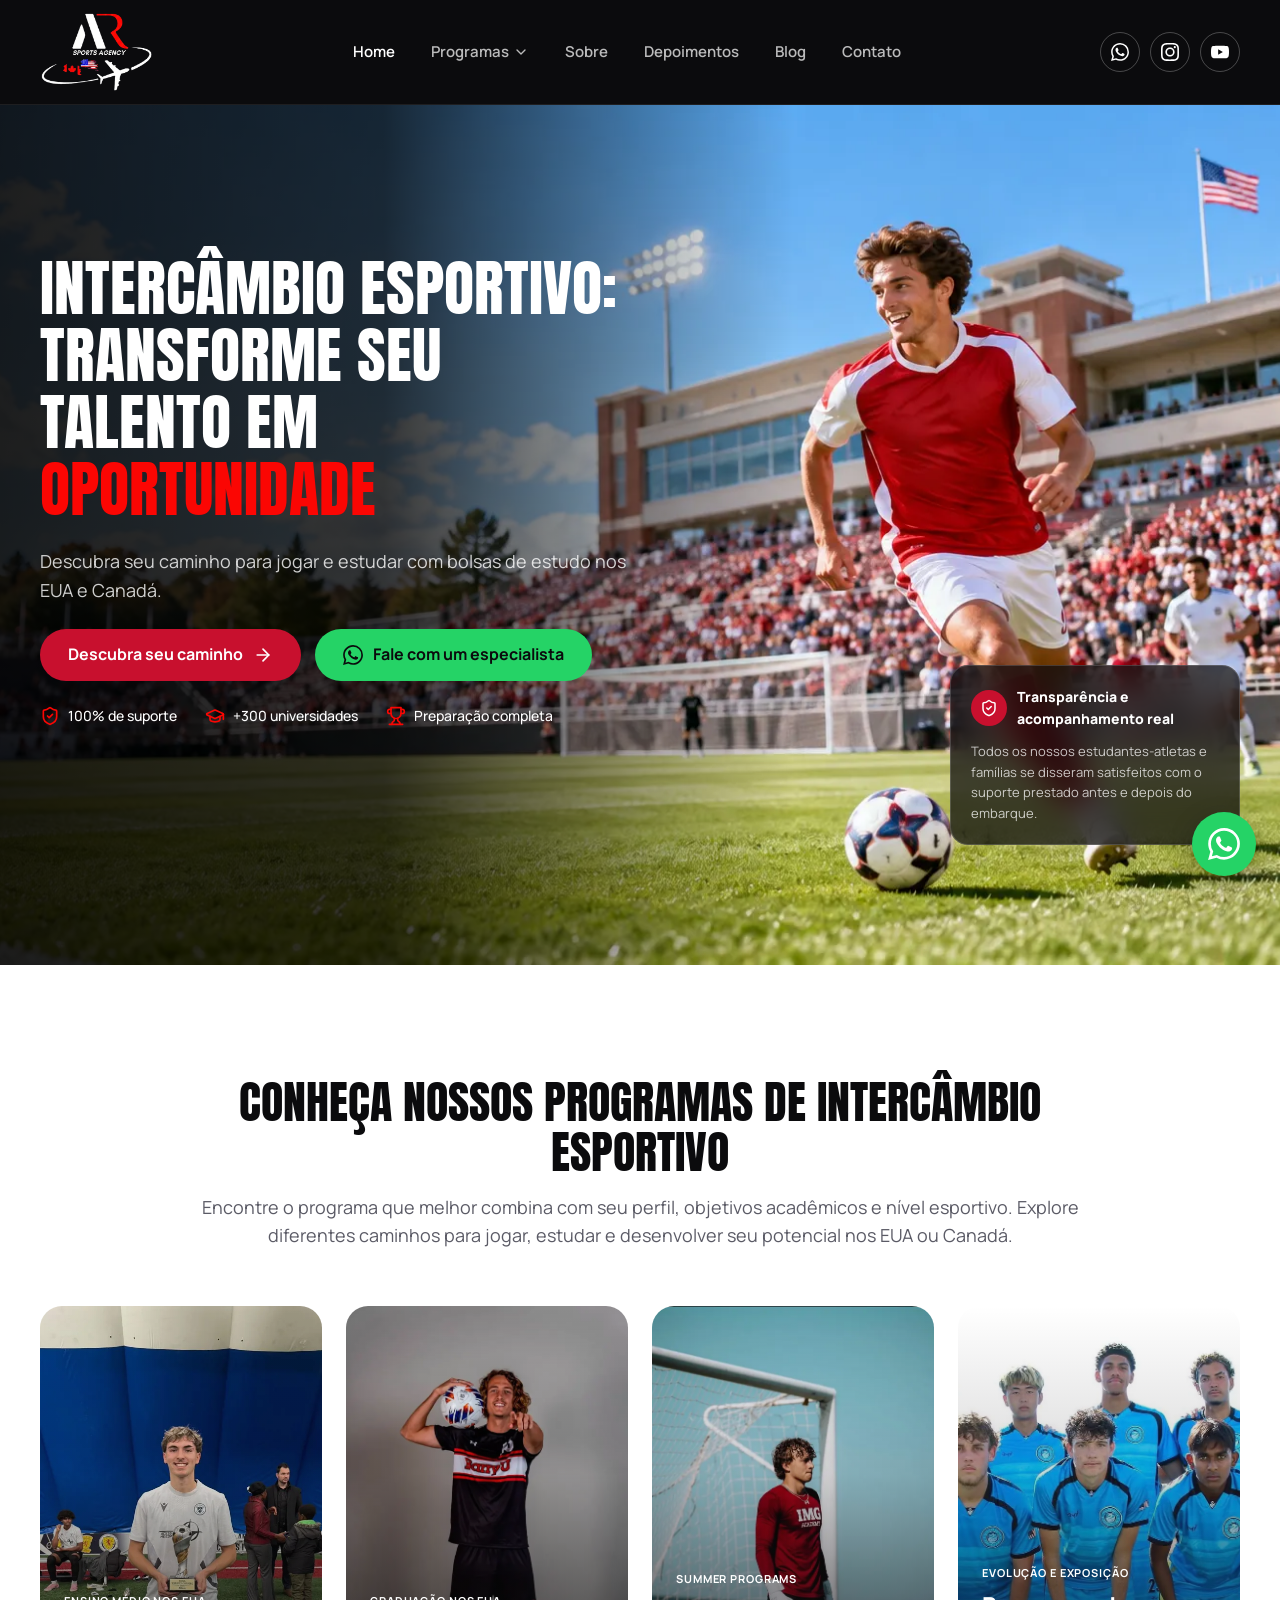
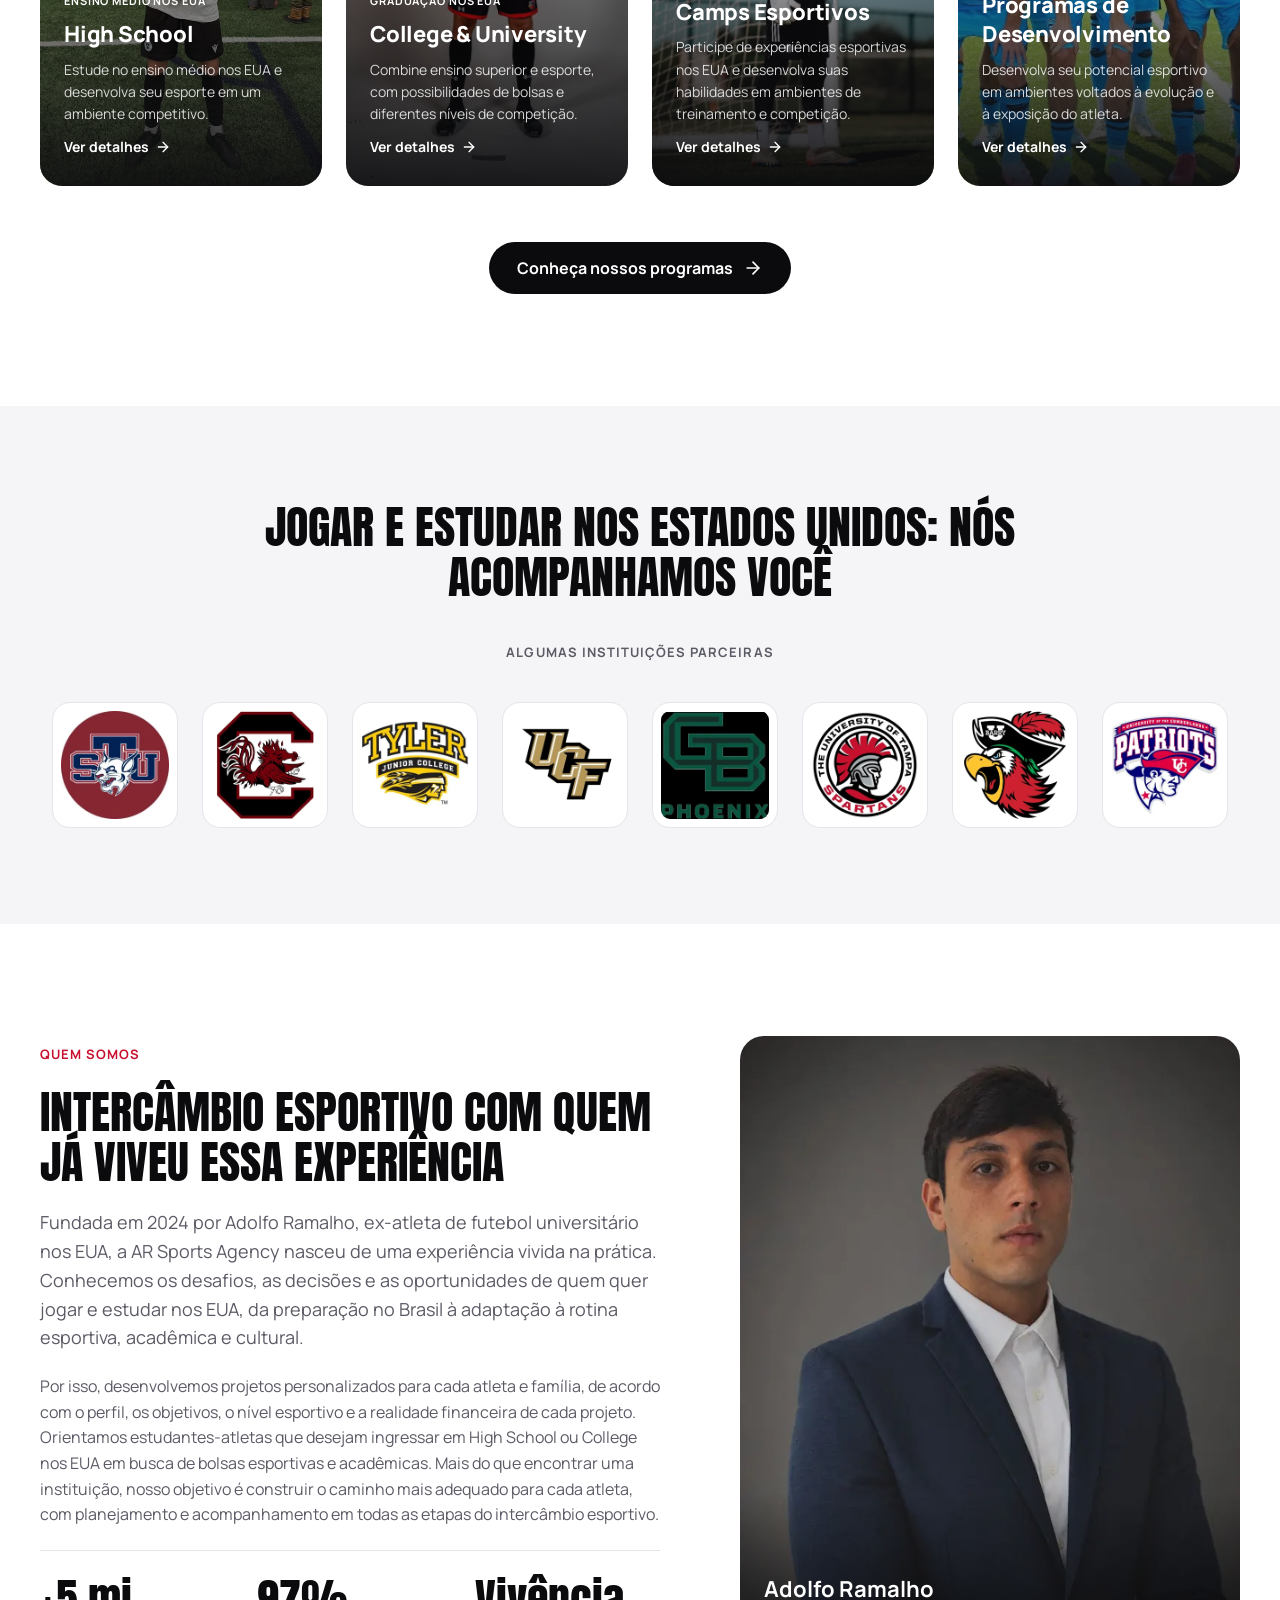
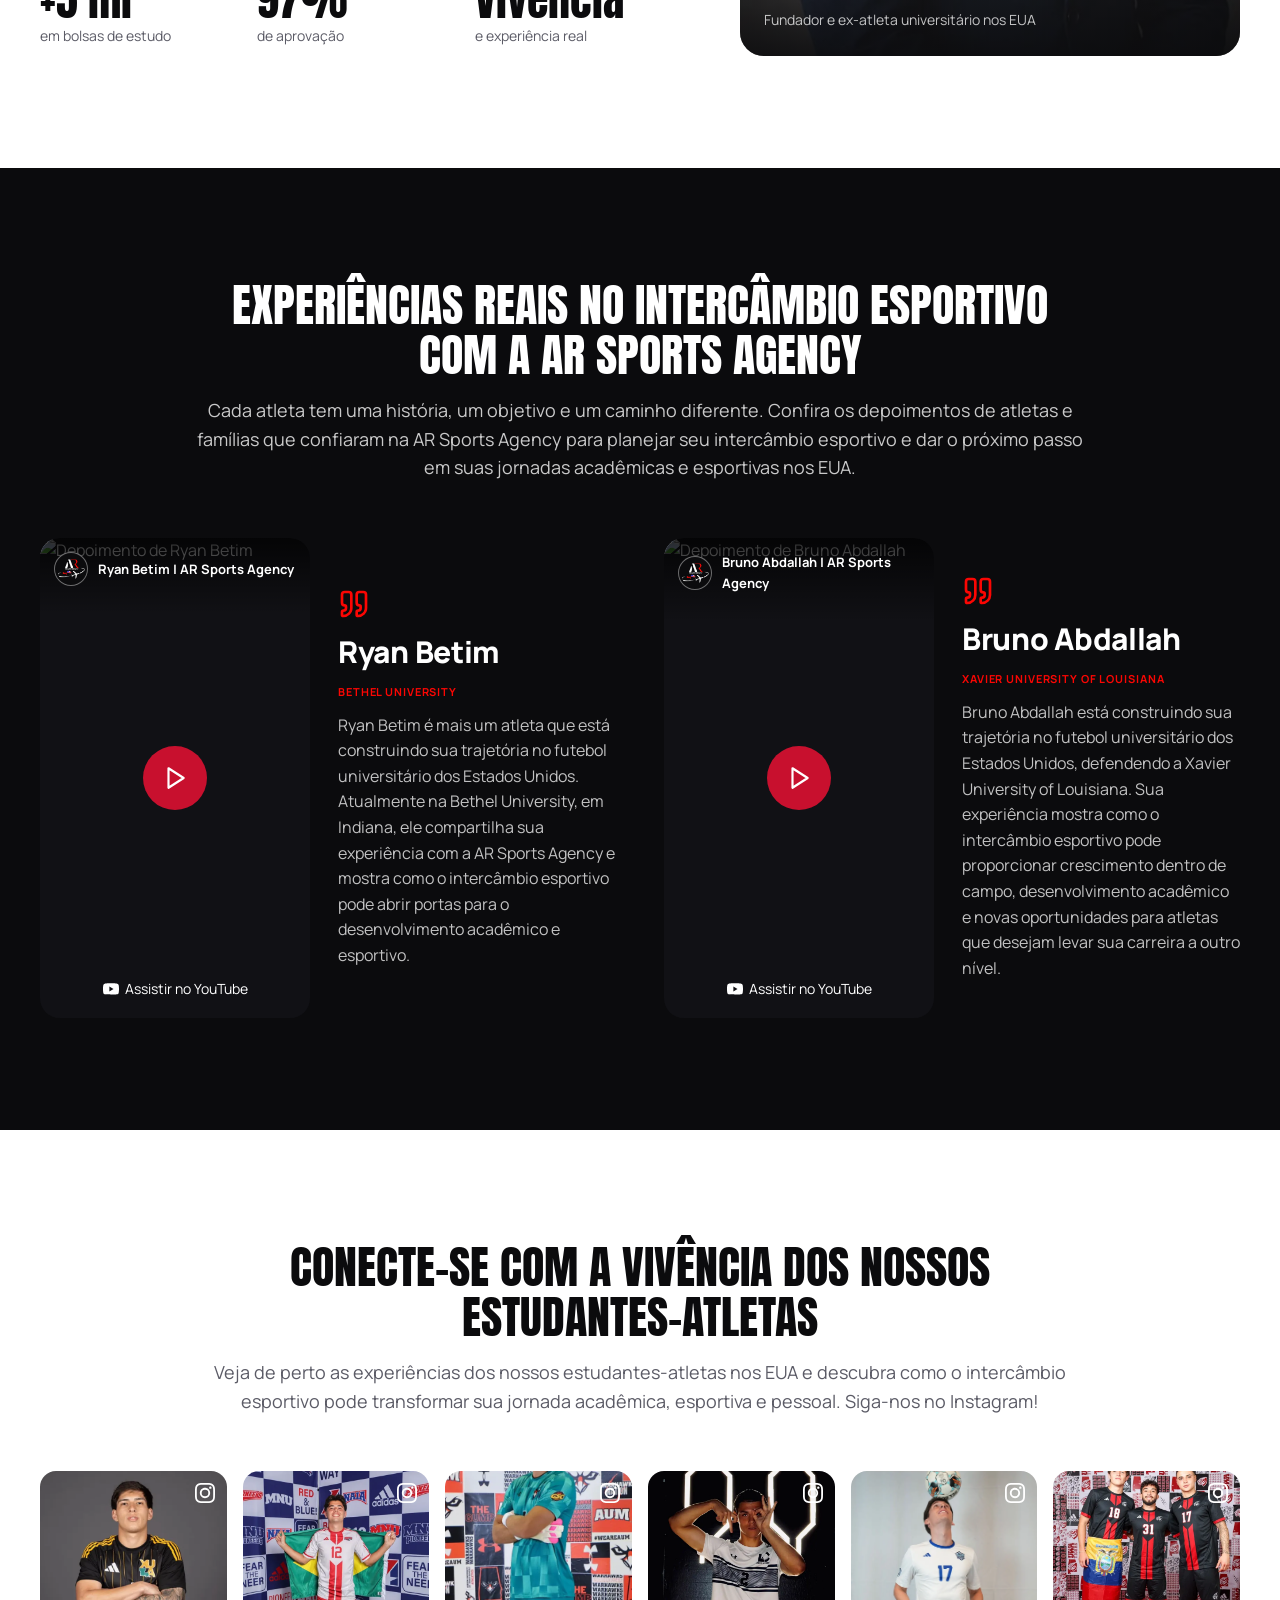
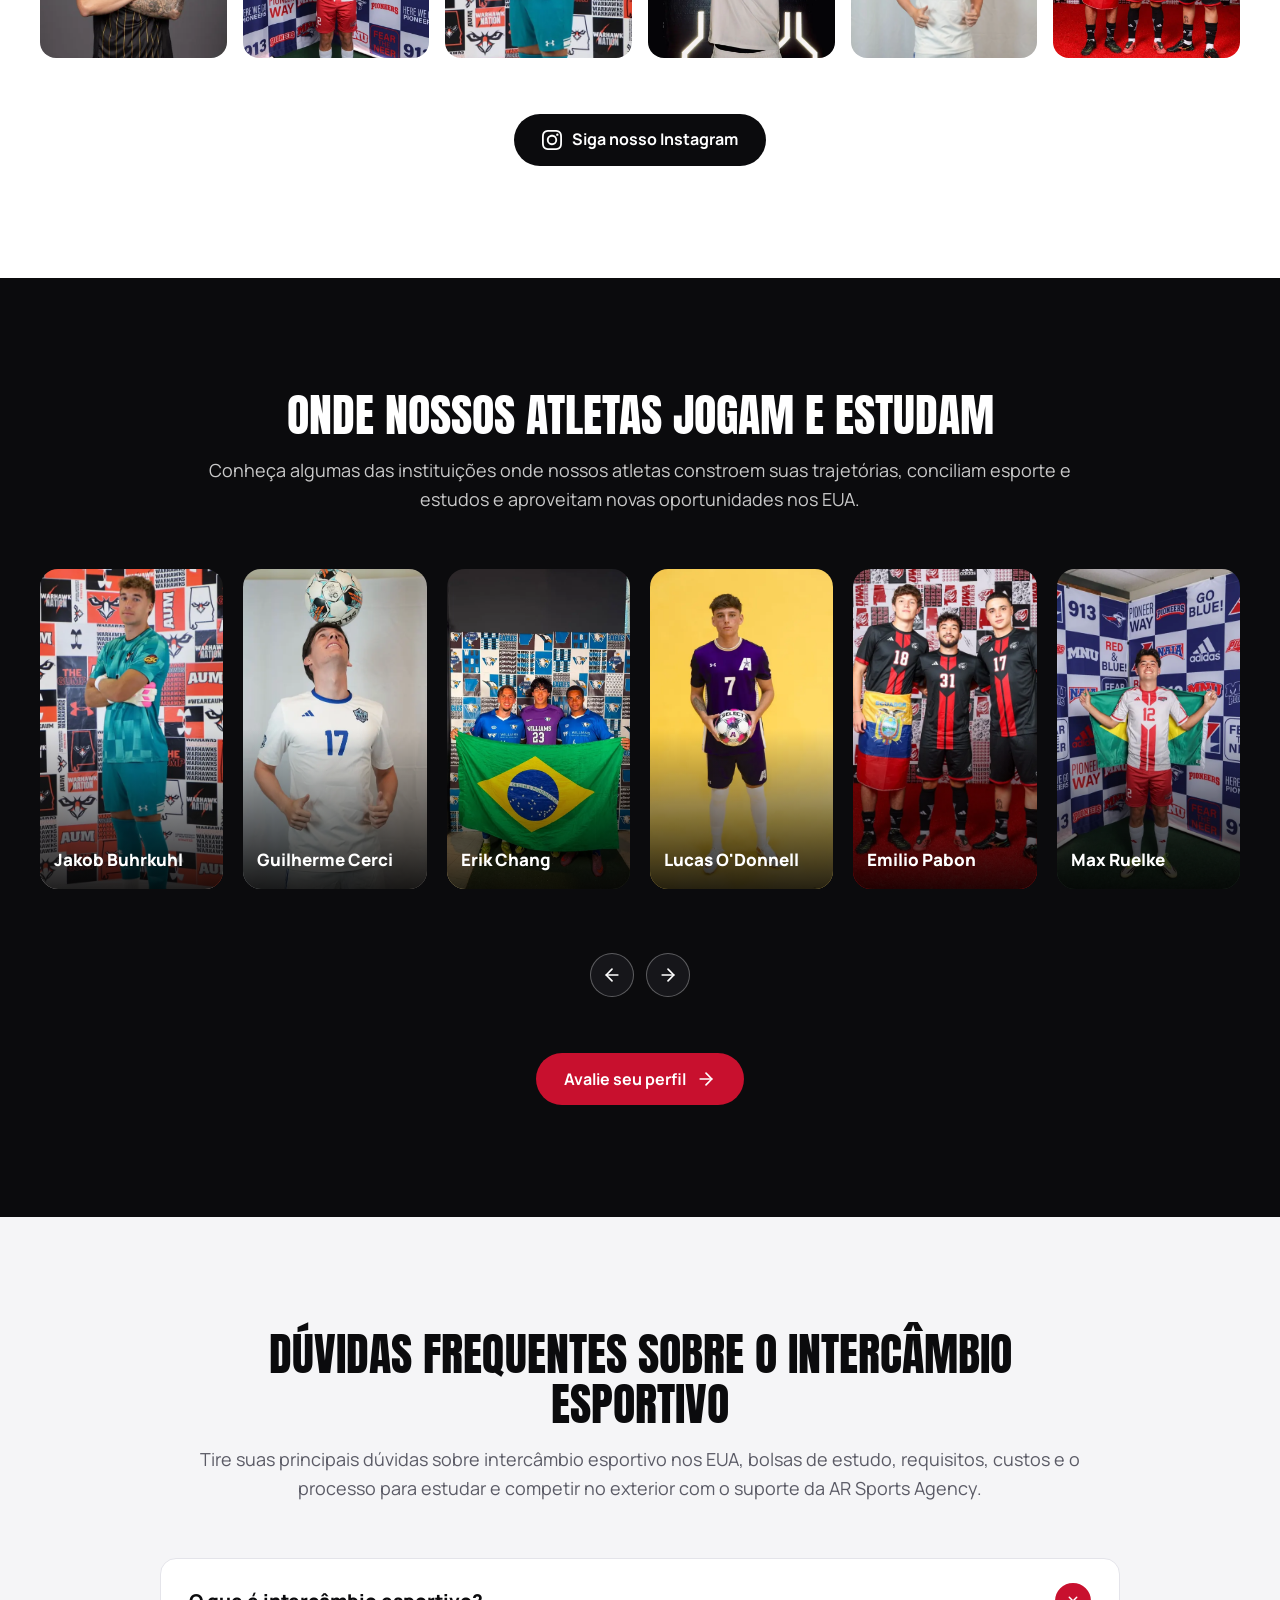
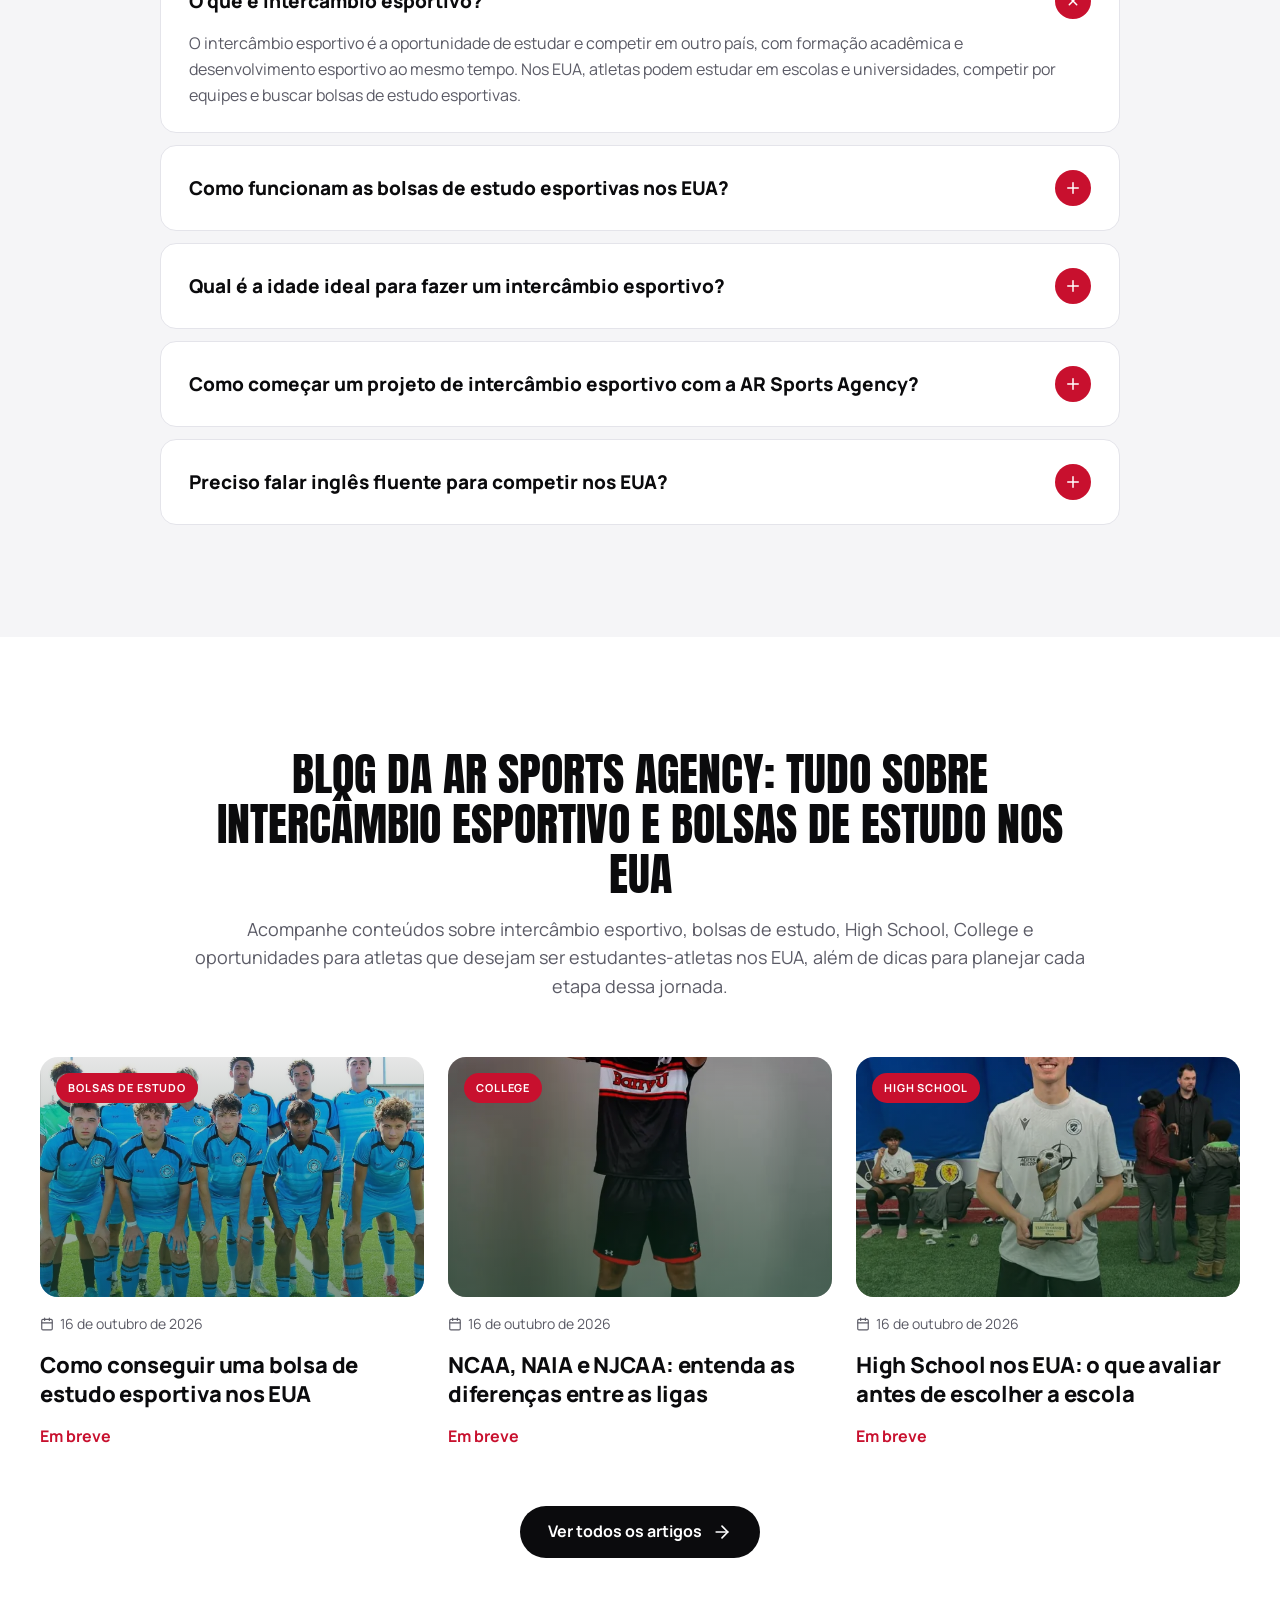
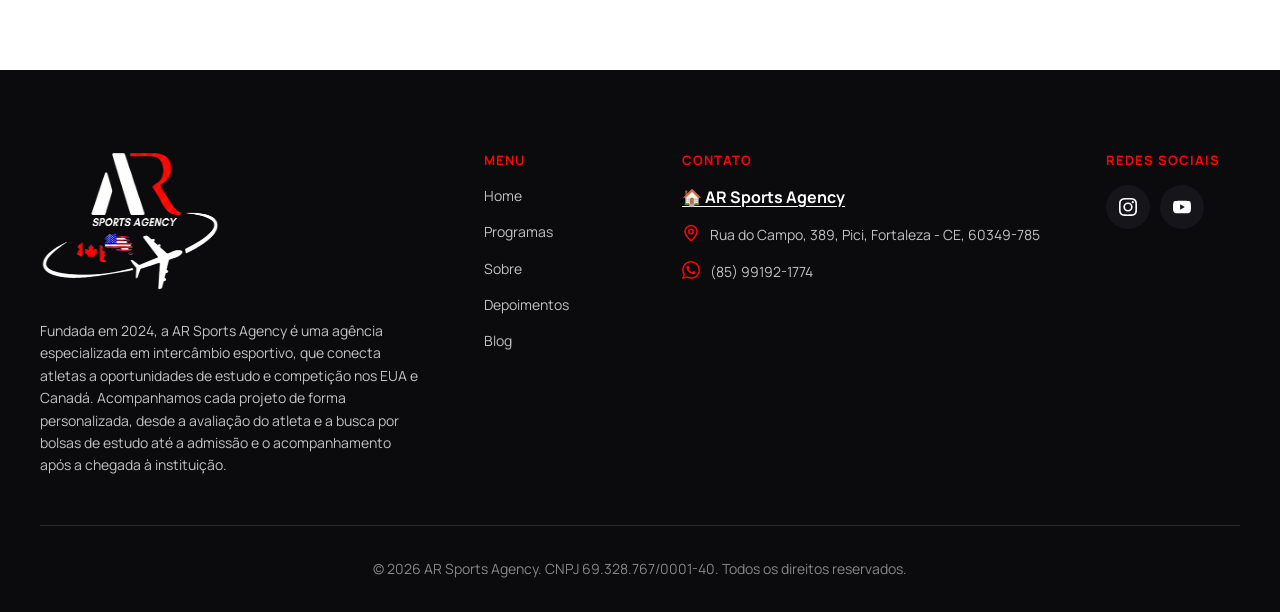
==== commit 5917e0bc: "Instagram em grade com link para cada post Co-Authored-By: Claude Opus 5.5 <noreply@anthropic.com> C" ====
--- a/index.html
+++ b/index.html
@@ -4,7 +4,7 @@
 <link rel="icon" href="./favicon.png"><meta name="theme-color" content="#0B0B0D">
 <link rel="preconnect" href="https://fonts.googleapis.com"><link rel="preconnect" href="https://fonts.gstatic.com" crossorigin>
 <link href="https://fonts.googleapis.com/css2?family=Anton&family=Manrope:wght@400;500;600;700;800&display=swap" rel="stylesheet">
-<link rel="stylesheet" href="./assets/css/style.css"><script type="application/ld+json">{"@context": "https://schema.org", "@type": "Organization", "name": "AR Sports Agency", "url": "https://arsportsagency.com.br/", "logo": "https://arsportsagency.com.br/assets/img/logo.png", "email": "aramalho@arsportsagency.com.br", "telephone": "+55 85 99192-1774", "hasMap": "https://share.google/sRumZk0qRqVlAinR0", "foundingDate": "2024", "founder": {"@type": "Person", "name": "Adolfo Ramalho"}, "address": {"@type": "PostalAddress", "streetAddress": "Rua do Campo, 389, Pici", "postalCode": "60349-785", "addressLocality": "Fortaleza", "addressRegion": "CE", "addressCountry": "BR"}, "sameAs": ["https://www.instagram.com/arsportsagency_/", "https://www.youtube.com/@arsportsagency"], "slogan": "#TransformandoTalentosEmOportunidades"}</script><script type="application/ld+json">{"@context": "https://schema.org", "@type": "FAQPage", "mainEntity": [{"@type": "Question", "name": "O que é intercâmbio esportivo?", "acceptedAnswer": {"@type": "Answer", "text": "O intercâmbio esportivo é a oportunidade de estudar e competir em outro país, com formação acadêmica e desenvolvimento esportivo ao mesmo tempo. Nos EUA, atletas podem estudar em escolas e universidades, competir por equipes e buscar bolsas de estudo esportivas."}}, {"@type": "Question", "name": "Como funcionam as bolsas de estudo esportivas nos EUA?", "acceptedAnswer": {"@type": "Answer", "text": "As bolsas esportivas são oferecidas por escolas e universidades para atletas que atendem aos requisitos esportivos e acadêmicos. O valor varia conforme a instituição, a modalidade, o nível esportivo e o perfil do atleta, e pode reduzir significativamente os custos do programa."}}, {"@type": "Question", "name": "Qual é a idade ideal para fazer um intercâmbio esportivo?", "acceptedAnswer": {"@type": "Answer", "text": "Não existe uma idade única ideal. O momento adequado depende da idade, do nível esportivo, do histórico acadêmico e dos objetivos do atleta. Existem oportunidades para estudantes do ensino médio e para atletas que desejam ingressar ou continuar os estudos em universidades nos EUA."}}, {"@type": "Question", "name": "Como começar um projeto de intercâmbio esportivo com a AR Sports Agency?", "acceptedAnswer": {"@type": "Answer", "text": "O primeiro passo é a avaliação do perfil do atleta. Analisamos idade, histórico acadêmico, nível esportivo, objetivos e orçamento para desenvolver uma estratégia personalizada e buscar oportunidades em escolas e universidades alinhadas ao seu perfil."}}, {"@type": "Question", "name": "Preciso falar inglês fluente para competir nos EUA?", "acceptedAnswer": {"@type": "Answer", "text": "Não necessariamente. O nível de inglês exigido varia conforme a instituição e o programa. Muitos atletas iniciam o intercâmbio esportivo sem fluência e desenvolvem o idioma durante a experiência. A AR Sports Agency avalia o nível de inglês para indicar opções adequadas."}}]}</script></head>
+<link rel="stylesheet" href="./assets/css/style.css?v=3"><script type="application/ld+json">{"@context": "https://schema.org", "@type": "Organization", "name": "AR Sports Agency", "url": "https://arsportsagency.com.br/", "logo": "https://arsportsagency.com.br/assets/img/logo.png", "email": "aramalho@arsportsagency.com.br", "telephone": "+55 85 99192-1774", "hasMap": "https://share.google/sRumZk0qRqVlAinR0", "foundingDate": "2024", "founder": {"@type": "Person", "name": "Adolfo Ramalho"}, "address": {"@type": "PostalAddress", "streetAddress": "Rua do Campo, 389, Pici", "postalCode": "60349-785", "addressLocality": "Fortaleza", "addressRegion": "CE", "addressCountry": "BR"}, "sameAs": ["https://www.instagram.com/arsportsagency_/", "https://www.youtube.com/@arsportsagency"], "slogan": "#TransformandoTalentosEmOportunidades"}</script><script type="application/ld+json">{"@context": "https://schema.org", "@type": "FAQPage", "mainEntity": [{"@type": "Question", "name": "O que é intercâmbio esportivo?", "acceptedAnswer": {"@type": "Answer", "text": "O intercâmbio esportivo é a oportunidade de estudar e competir em outro país, com formação acadêmica e desenvolvimento esportivo ao mesmo tempo. Nos EUA, atletas podem estudar em escolas e universidades, competir por equipes e buscar bolsas de estudo esportivas."}}, {"@type": "Question", "name": "Como funcionam as bolsas de estudo esportivas nos EUA?", "acceptedAnswer": {"@type": "Answer", "text": "As bolsas esportivas são oferecidas por escolas e universidades para atletas que atendem aos requisitos esportivos e acadêmicos. O valor varia conforme a instituição, a modalidade, o nível esportivo e o perfil do atleta, e pode reduzir significativamente os custos do programa."}}, {"@type": "Question", "name": "Qual é a idade ideal para fazer um intercâmbio esportivo?", "acceptedAnswer": {"@type": "Answer", "text": "Não existe uma idade única ideal. O momento adequado depende da idade, do nível esportivo, do histórico acadêmico e dos objetivos do atleta. Existem oportunidades para estudantes do ensino médio e para atletas que desejam ingressar ou continuar os estudos em universidades nos EUA."}}, {"@type": "Question", "name": "Como começar um projeto de intercâmbio esportivo com a AR Sports Agency?", "acceptedAnswer": {"@type": "Answer", "text": "O primeiro passo é a avaliação do perfil do atleta. Analisamos idade, histórico acadêmico, nível esportivo, objetivos e orçamento para desenvolver uma estratégia personalizada e buscar oportunidades em escolas e universidades alinhadas ao seu perfil."}}, {"@type": "Question", "name": "Preciso falar inglês fluente para competir nos EUA?", "acceptedAnswer": {"@type": "Answer", "text": "Não necessariamente. O nível de inglês exigido varia conforme a instituição e o programa. Muitos atletas iniciam o intercâmbio esportivo sem fluência e desenvolvem o idioma durante a experiência. A AR Sports Agency avalia o nível de inglês para indicar opções adequadas."}}]}</script></head>
 <body id="topo"><header class="header"><div class="container">
 <a class="logo" href="./index.html" aria-label="AR Sports Agency, página inicial"><img src="./assets/img/logo-full.webp" alt="AR Sports Agency" width="113" height="80"></a>
 <nav class="nav" aria-label="Menu principal"><a href="./index.html" class="ativo" aria-current="page">Home</a><div class="drop"><a href="./programas/index.html">Programas <svg aria-hidden="true" focusable="false" xmlns="http://www.w3.org/2000/svg" width="24" height="24" viewBox="0 0 24 24" fill="none" stroke="currentColor" stroke-width="2" stroke-linecap="round" stroke-linejoin="round"><path d="m6 9 6 6 6-6"/></svg></a><div class="drop-menu"><a href="./high-school/index.html"><span class="ic"><svg aria-hidden="true" focusable="false" xmlns="http://www.w3.org/2000/svg" width="24" height="24" viewBox="0 0 24 24" fill="none" stroke="currentColor" stroke-width="2" stroke-linecap="round" stroke-linejoin="round" > <path d="M21.42 10.922a1 1 0 0 0-.019-1.838L12.83 5.18a2 2 0 0 0-1.66 0L2.6 9.08a1 1 0 0 0 0 1.832l8.57 3.908a2 2 0 0 0 1.66 0z" /> <path d="M22 10v6" /> <path d="M6 12.5V16a6 3 0 0 0 12 0v-3.5" /> </svg></span><span><b>High School</b><span>Ensino Médio nos EUA</span></span></a><a href="./college-university/index.html"><span class="ic"><svg aria-hidden="true" focusable="false" xmlns="http://www.w3.org/2000/svg" width="24" height="24" viewBox="0 0 24 24" fill="none" stroke="currentColor" stroke-width="2" stroke-linecap="round" stroke-linejoin="round" > <path d="M6 9H4.5a2.5 2.5 0 0 1 0-5H6" /> <path d="M18 9h1.5a2.5 2.5 0 0 0 0-5H18" /> <path d="M4 22h16" /> <path d="M10 14.66V17c0 .55-.47.98-.97 1.21C7.85 18.75 7 20.24 7 22" /> <path d="M14 14.66V17c0 .55.47.98.97 1.21C16.15 18.75 17 20.24 17 22" /> <path d="M18 2H6v7a6 6 0 0 0 12 0V2Z" /> </svg></span><span><b>College & University</b><span>Graduação com bolsa nos EUA</span></span></a><a href="./programas-de-desenvolvimento/index.html"><span class="ic"><svg aria-hidden="true" focusable="false" xmlns="http://www.w3.org/2000/svg" width="24" height="24" viewBox="0 0 24 24" fill="none" stroke="currentColor" stroke-width="2" stroke-linecap="round" stroke-linejoin="round" > <path d="M14.4 14.4 9.6 9.6" /> <path d="M18.657 21.485a2 2 0 1 1-2.829-2.828l-1.767 1.768a2 2 0 1 1-2.829-2.829l6.364-6.364a2 2 0 1 1 2.829 2.829l-1.768 1.767a2 2 0 1 1 2.828 2.829z" /> <path d="m21.5 21.5-1.4-1.4" /> <path d="M3.9 3.9 2.5 2.5" /> <path d="M6.404 12.768a2 2 0 1 1-2.829-2.829l1.768-1.767a2 2 0 1 1-2.828-2.829l2.828-2.828a2 2 0 1 1 2.829 2.828l1.767-1.768a2 2 0 1 1 2.829 2.829z" /> </svg></span><span><b>Programas de Desenvolvimento</b><span>Evolução e exposição do atleta</span></span></a><a href="./camps-summer-programs/index.html"><span class="ic"><svg aria-hidden="true" focusable="false" xmlns="http://www.w3.org/2000/svg" width="24" height="24" viewBox="0 0 24 24" fill="none" stroke="currentColor" stroke-width="2" stroke-linecap="round" stroke-linejoin="round" > <path d="M17.8 19.2 16 11l3.5-3.5C21 6 21.5 4 21 3c-1-.5-3 0-4.5 1.5L13 8 4.8 6.2c-.5-.1-.9.1-1.1.5l-.3.5c-.2.5-.1 1 .3 1.3L9 12l-2 3H4l-1 1 3 2 2 3 1-1v-3l3-2 3.5 5.3c.3.4.8.5 1.3.3l.5-.2c.4-.3.6-.7.5-1.2z" /> </svg></span><span><b>Camps Esportivos</b><span>Summer Programs nos EUA</span></span></a><a class="todos" href="./programas/index.html">Ver todos os programas <svg aria-hidden="true" focusable="false" xmlns="http://www.w3.org/2000/svg" width="24" height="24" viewBox="0 0 24 24" fill="none" stroke="currentColor" stroke-width="2" stroke-linecap="round" stroke-linejoin="round" > <path d="M5 12h14" /> <path d="m12 5 7 7-7 7" /> </svg></a></div></div><a href="./sobre/index.html">Sobre</a><a href="./depoimentos/index.html">Depoimentos</a><a href="./blog/index.html">Blog</a><a href="./contato/index.html">Contato</a><div class="redes" hidden-desktop><a href="https://wa.me/18706049892?text=Ol%C3%A1%21%20Vim%20pelo%20site%20da%20AR%20Sports%20Agency%20e%20quero%20falar%20com%20um%20especialista%20sobre%20o%20interc%C3%A2mbio%20esportivo." target="_blank" rel="noopener" aria-label="WhatsApp"><svg aria-hidden="true" focusable="false" width="24" height="24" viewBox="0 0 24 24" xmlns="http://www.w3.org/2000/svg"><path fill="currentColor" d="M17.472 14.382c-.297-.149-1.758-.867-2.03-.967-.273-.099-.471-.148-.67.15-.197.297-.767.966-.94 1.164-.173.199-.347.223-.644.075-.297-.15-1.255-.463-2.39-1.475-.883-.788-1.48-1.761-1.653-2.059-.173-.297-.018-.458.13-.606.134-.133.298-.347.446-.52.149-.174.198-.298.298-.497.099-.198.05-.371-.025-.52-.075-.149-.669-1.612-.916-2.207-.242-.579-.487-.5-.669-.51-.173-.008-.371-.01-.57-.01-.198 0-.52.074-.792.372-.272.297-1.04 1.016-1.04 2.479 0 1.462 1.065 2.875 1.213 3.074.149.198 2.096 3.2 5.077 4.487.709.306 1.262.489 1.694.625.712.227 1.36.195 1.871.118.571-.085 1.758-.719 2.006-1.413.248-.694.248-1.289.173-1.413-.074-.124-.272-.198-.57-.347m-5.421 7.403h-.004a9.87 9.87 0 01-5.031-1.378l-.361-.214-3.741.982.998-3.648-.235-.374a9.86 9.86 0 01-1.51-5.26c.001-5.45 4.436-9.884 9.888-9.884 2.64 0 5.122 1.03 6.988 2.898a9.825 9.825 0 012.893 6.994c-.003 5.45-4.437 9.884-9.885 9.884m8.413-18.297A11.815 11.815 0 0012.05 0C5.495 0 .16 5.335.157 11.892c0 2.096.547 4.142 1.588 5.945L.057 24l6.305-1.654a11.882 11.882 0 005.683 1.448h.005c6.554 0 11.89-5.335 11.893-11.893a11.821 11.821 0 00-3.48-8.413Z"/></svg></a><a href="https://www.instagram.com/arsportsagency_/" target="_blank" rel="noopener" aria-label="Instagram"><svg aria-hidden="true" focusable="false" width="24" height="24" viewBox="0 0 24 24" xmlns="http://www.w3.org/2000/svg"><path fill="currentColor" d="M7.0301.084c-1.2768.0602-2.1487.264-2.911.5634-.7888.3075-1.4575.72-2.1228 1.3877-.6652.6677-1.075 1.3368-1.3802 2.127-.2954.7638-.4956 1.6365-.552 2.914-.0564 1.2775-.0689 1.6882-.0626 4.947.0062 3.2586.0206 3.6671.0825 4.9473.061 1.2765.264 2.1482.5635 2.9107.308.7889.72 1.4573 1.388 2.1228.6679.6655 1.3365 1.0743 2.1285 1.38.7632.295 1.6361.4961 2.9134.552 1.2773.056 1.6884.069 4.9462.0627 3.2578-.0062 3.668-.0207 4.9478-.0814 1.28-.0607 2.147-.2652 2.9098-.5633.7889-.3086 1.4578-.72 2.1228-1.3881.665-.6682 1.0745-1.3378 1.3795-2.1284.2957-.7632.4966-1.636.552-2.9124.056-1.2809.0692-1.6898.063-4.948-.0063-3.2583-.021-3.6668-.0817-4.9465-.0607-1.2797-.264-2.1487-.5633-2.9117-.3084-.7889-.72-1.4568-1.3876-2.1228C21.2982 1.33 20.628.9208 19.8378.6165 19.074.321 18.2017.1197 16.9244.0645 15.6471.0093 15.236-.005 11.977.0014 8.718.0076 8.31.0215 7.0301.0839m.1402 21.6932c-1.17-.0509-1.8053-.2453-2.2287-.408-.5606-.216-.96-.4771-1.3819-.895-.422-.4178-.6811-.8186-.9-1.378-.1644-.4234-.3624-1.058-.4171-2.228-.0595-1.2645-.072-1.6442-.079-4.848-.007-3.2037.0053-3.583.0607-4.848.05-1.169.2456-1.805.408-2.2282.216-.5613.4762-.96.895-1.3816.4188-.4217.8184-.6814 1.3783-.9003.423-.1651 1.0575-.3614 2.227-.4171 1.2655-.06 1.6447-.072 4.848-.079 3.2033-.007 3.5835.005 4.8495.0608 1.169.0508 1.8053.2445 2.228.408.5608.216.96.4754 1.3816.895.4217.4194.6816.8176.9005 1.3787.1653.4217.3617 1.056.4169 2.2263.0602 1.2655.0739 1.645.0796 4.848.0058 3.203-.0055 3.5834-.061 4.848-.051 1.17-.245 1.8055-.408 2.2294-.216.5604-.4763.96-.8954 1.3814-.419.4215-.8181.6811-1.3783.9-.4224.1649-1.0577.3617-2.2262.4174-1.2656.0595-1.6448.072-4.8493.079-3.2045.007-3.5825-.006-4.848-.0608M16.953 5.5864A1.44 1.44 0 1 0 18.39 4.144a1.44 1.44 0 0 0-1.437 1.4424M5.8385 12.012c.0067 3.4032 2.7706 6.1557 6.173 6.1493 3.4026-.0065 6.157-2.7701 6.1506-6.1733-.0065-3.4032-2.771-6.1565-6.174-6.1498-3.403.0067-6.156 2.771-6.1496 6.1738M8 12.0077a4 4 0 1 1 4.008 3.9921A3.9996 3.9996 0 0 1 8 12.0077"/></svg></a><a href="https://www.youtube.com/@arsportsagency" target="_blank" rel="noopener" aria-label="YouTube"><svg aria-hidden="true" focusable="false" width="24" height="24" viewBox="0 0 24 24" xmlns="http://www.w3.org/2000/svg"><path fill="currentColor" d="M23.498 6.186a3.016 3.016 0 0 0-2.122-2.136C19.505 3.545 12 3.545 12 3.545s-7.505 0-9.377.505A3.017 3.017 0 0 0 .502 6.186C0 8.07 0 12 0 12s0 3.93.502 5.814a3.016 3.016 0 0 0 2.122 2.136c1.871.505 9.376.505 9.376.505s7.505 0 9.377-.505a3.015 3.015 0 0 0 2.122-2.136C24 15.93 24 12 24 12s0-3.93-.502-5.814zM9.545 15.568V8.432L15.818 12l-6.273 3.568z"/></svg></a></div></nav>
@@ -19,7 +19,7 @@
 <section class="secao cinza" style="padding:96px 0"><div class="container" style="gap:40px"><div class="titulo"><h2>Jogar e Estudar nos Estados Unidos: Nós Acompanhamos Você</h2></div><p class="rotulo" style="color:var(--cinza-texto)">Algumas Instituições Parceiras</p><div class="logos"><img src="./assets/img/uni1.webp" alt="Logo de universidade onde atletas da AR Sports Agency estudam" loading="lazy" width="126" height="126"><img src="./assets/img/uni2.webp" alt="Logo de universidade onde atletas da AR Sports Agency estudam" loading="lazy" width="126" height="126"><img src="./assets/img/uni3.webp" alt="Logo de universidade onde atletas da AR Sports Agency estudam" loading="lazy" width="126" height="126"><img src="./assets/img/uni4.webp" alt="Logo de universidade onde atletas da AR Sports Agency estudam" loading="lazy" width="126" height="126"><img src="./assets/img/uni5.webp" alt="Logo de universidade onde atletas da AR Sports Agency estudam" loading="lazy" width="126" height="126"><img src="./assets/img/uni6.webp" alt="Logo de universidade onde atletas da AR Sports Agency estudam" loading="lazy" width="126" height="126"><img src="./assets/img/uni7.webp" alt="Logo de universidade onde atletas da AR Sports Agency estudam" loading="lazy" width="126" height="126"><img src="./assets/img/uni8.webp" alt="Logo de universidade onde atletas da AR Sports Agency estudam" loading="lazy" width="126" height="126"></div></div></section>
 <section class="secao split"><div class="container"><div class="texto"><span class="rotulo">Quem somos</span><h2>Intercâmbio Esportivo com Quem Já Viveu Essa Experiência</h2><p style="font-size:18px">Fundada em 2024 por Adolfo Ramalho, ex-atleta de futebol universitário nos EUA, a AR Sports Agency nasceu de uma experiência vivida na prática. Conhecemos os desafios, as decisões e as oportunidades de quem quer jogar e estudar nos EUA, da preparação no Brasil à adaptação à rotina esportiva, acadêmica e cultural.</p><p>Por isso, desenvolvemos projetos personalizados para cada atleta e família, de acordo com o perfil, os objetivos, o nível esportivo e a realidade financeira de cada projeto. Orientamos estudantes-atletas que desejam ingressar em High School ou College nos EUA em busca de bolsas esportivas e acadêmicas. Mais do que encontrar uma instituição, nosso objetivo é construir o caminho mais adequado para cada atleta, com planejamento e acompanhamento em todas as etapas do intercâmbio esportivo.</p><div class="numeros"><div><strong data-contador="5" data-prefixo="+" data-sufixo=" mi">+5 mi</strong><span>em bolsas de estudo</span></div><div><strong data-contador="100" data-sufixo="%">100%</strong><span>de aprovação</span></div><div><strong>Vivência</strong><span>e experiência real</span></div></div></div><figure class="fundador"><img src="./assets/img/fundador.webp" alt="Adolfo Ramalho, fundador da AR Sports Agency" loading="lazy" width="500" height="620"><figcaption><b>Adolfo Ramalho</b><span>Fundador e ex-atleta universitário nos EUA</span></figcaption></figure></div></section>
 <section class="secao dark"><div class="container"><div class="titulo"><h2>Experiências Reais no Intercâmbio Esportivo com a AR Sports Agency</h2><p>Cada atleta tem uma história, um objetivo e um caminho diferente. Confira os depoimentos de atletas e famílias que confiaram na AR Sports Agency para planejar seu intercâmbio esportivo e dar o próximo passo em suas jornadas acadêmicas e esportivas nos EUA.</p></div><div class="depos"><div class="depo"><div class="video" data-yt="bUrrTECaHC0" data-title="Depoimento de Ryan Betim"><div class="yt-topo"><img src="./assets/img/logo-full.webp" alt="" width="34" height="34"><span>Ryan Betim | AR Sports Agency</span></div><img src="https://i.ytimg.com/vi/bUrrTECaHC0/hqdefault.jpg" alt="Depoimento de Ryan Betim" loading="lazy"><button class="play" aria-label="Reproduzir vídeo: Depoimento de Ryan Betim"><i><svg aria-hidden="true" focusable="false" xmlns="http://www.w3.org/2000/svg" width="24" height="24" viewBox="0 0 24 24" fill="none" stroke="currentColor" stroke-width="2" stroke-linecap="round" stroke-linejoin="round" > <polygon points="6 3 20 12 6 21 6 3" /> </svg></i><span><svg aria-hidden="true" focusable="false" width="24" height="24" viewBox="0 0 24 24" xmlns="http://www.w3.org/2000/svg"><path fill="currentColor" d="M23.498 6.186a3.016 3.016 0 0 0-2.122-2.136C19.505 3.545 12 3.545 12 3.545s-7.505 0-9.377.505A3.017 3.017 0 0 0 .502 6.186C0 8.07 0 12 0 12s0 3.93.502 5.814a3.016 3.016 0 0 0 2.122 2.136c1.871.505 9.376.505 9.376.505s7.505 0 9.377-.505a3.015 3.015 0 0 0 2.122-2.136C24 15.93 24 12 24 12s0-3.93-.502-5.814zM9.545 15.568V8.432L15.818 12l-6.273 3.568z"/></svg>Assistir no YouTube</span></button></div><div class="info"><svg aria-hidden="true" focusable="false" xmlns="http://www.w3.org/2000/svg" width="24" height="24" viewBox="0 0 24 24" fill="none" stroke="currentColor" stroke-width="2" stroke-linecap="round" stroke-linejoin="round" > <path d="M16 3a2 2 0 0 0-2 2v6a2 2 0 0 0 2 2 1 1 0 0 1 1 1v1a2 2 0 0 1-2 2 1 1 0 0 0-1 1v2a1 1 0 0 0 1 1 6 6 0 0 0 6-6V5a2 2 0 0 0-2-2z" /> <path d="M5 3a2 2 0 0 0-2 2v6a2 2 0 0 0 2 2 1 1 0 0 1 1 1v1a2 2 0 0 1-2 2 1 1 0 0 0-1 1v2a1 1 0 0 0 1 1 6 6 0 0 0 6-6V5a2 2 0 0 0-2-2z" /> </svg><h3>Ryan Betim</h3><span class="rotulo">Bethel University</span><p>Ryan Betim é mais um atleta que está construindo sua trajetória no futebol universitário dos Estados Unidos. Atualmente na Bethel University, em Indiana, ele compartilha sua experiência com a AR Sports Agency e mostra como o intercâmbio esportivo pode abrir portas para o desenvolvimento acadêmico e esportivo.</p></div></div><div class="depo"><div class="video" data-yt="Rd6raoskYic" data-title="Depoimento de Bruno Abdallah"><div class="yt-topo"><img src="./assets/img/logo-full.webp" alt="" width="34" height="34"><span>Bruno Abdallah | AR Sports Agency</span></div><img src="https://i.ytimg.com/vi/Rd6raoskYic/hqdefault.jpg" alt="Depoimento de Bruno Abdallah" loading="lazy"><button class="play" aria-label="Reproduzir vídeo: Depoimento de Bruno Abdallah"><i><svg aria-hidden="true" focusable="false" xmlns="http://www.w3.org/2000/svg" width="24" height="24" viewBox="0 0 24 24" fill="none" stroke="currentColor" stroke-width="2" stroke-linecap="round" stroke-linejoin="round" > <polygon points="6 3 20 12 6 21 6 3" /> </svg></i><span><svg aria-hidden="true" focusable="false" width="24" height="24" viewBox="0 0 24 24" xmlns="http://www.w3.org/2000/svg"><path fill="currentColor" d="M23.498 6.186a3.016 3.016 0 0 0-2.122-2.136C19.505 3.545 12 3.545 12 3.545s-7.505 0-9.377.505A3.017 3.017 0 0 0 .502 6.186C0 8.07 0 12 0 12s0 3.93.502 5.814a3.016 3.016 0 0 0 2.122 2.136c1.871.505 9.376.505 9.376.505s7.505 0 9.377-.505a3.015 3.015 0 0 0 2.122-2.136C24 15.93 24 12 24 12s0-3.93-.502-5.814zM9.545 15.568V8.432L15.818 12l-6.273 3.568z"/></svg>Assistir no YouTube</span></button></div><div class="info"><svg aria-hidden="true" focusable="false" xmlns="http://www.w3.org/2000/svg" width="24" height="24" viewBox="0 0 24 24" fill="none" stroke="currentColor" stroke-width="2" stroke-linecap="round" stroke-linejoin="round" > <path d="M16 3a2 2 0 0 0-2 2v6a2 2 0 0 0 2 2 1 1 0 0 1 1 1v1a2 2 0 0 1-2 2 1 1 0 0 0-1 1v2a1 1 0 0 0 1 1 6 6 0 0 0 6-6V5a2 2 0 0 0-2-2z" /> <path d="M5 3a2 2 0 0 0-2 2v6a2 2 0 0 0 2 2 1 1 0 0 1 1 1v1a2 2 0 0 1-2 2 1 1 0 0 0-1 1v2a1 1 0 0 0 1 1 6 6 0 0 0 6-6V5a2 2 0 0 0-2-2z" /> </svg><h3>Bruno Abdallah</h3><span class="rotulo">Xavier University of Louisiana</span><p>Bruno Abdallah está construindo sua trajetória no futebol universitário dos Estados Unidos, defendendo a Xavier University of Louisiana. Sua experiência mostra como o intercâmbio esportivo pode proporcionar crescimento dentro de campo, desenvolvimento acadêmico e novas oportunidades para atletas que desejam levar sua carreira a outro nível.</p></div></div></div></div></section>
-<section class="secao"><div class="container"><div class="titulo"><h2>Conecte-se com a vivência dos nossos estudantes-atletas</h2><p>Veja de perto as experiências dos nossos estudantes-atletas nos EUA e descubra como o intercâmbio esportivo pode transformar sua jornada acadêmica, esportiva e pessoal. Siga-nos no Instagram!</p></div><div class="insta-embed"><div class="ig-post"><iframe src="https://www.instagram.com/p/DesfYrcM2RC/embed/" title="Post da AR Sports Agency no Instagram" loading="lazy" scrolling="no" allowtransparency="true"></iframe><a href="https://www.instagram.com/p/DesfYrcM2RC/" target="_blank" rel="noopener"><svg aria-hidden="true" focusable="false" width="24" height="24" viewBox="0 0 24 24" xmlns="http://www.w3.org/2000/svg"><path fill="currentColor" d="M7.0301.084c-1.2768.0602-2.1487.264-2.911.5634-.7888.3075-1.4575.72-2.1228 1.3877-.6652.6677-1.075 1.3368-1.3802 2.127-.2954.7638-.4956 1.6365-.552 2.914-.0564 1.2775-.0689 1.6882-.0626 4.947.0062 3.2586.0206 3.6671.0825 4.9473.061 1.2765.264 2.1482.5635 2.9107.308.7889.72 1.4573 1.388 2.1228.6679.6655 1.3365 1.0743 2.1285 1.38.7632.295 1.6361.4961 2.9134.552 1.2773.056 1.6884.069 4.9462.0627 3.2578-.0062 3.668-.0207 4.9478-.0814 1.28-.0607 2.147-.2652 2.9098-.5633.7889-.3086 1.4578-.72 2.1228-1.3881.665-.6682 1.0745-1.3378 1.3795-2.1284.2957-.7632.4966-1.636.552-2.9124.056-1.2809.0692-1.6898.063-4.948-.0063-3.2583-.021-3.6668-.0817-4.9465-.0607-1.2797-.264-2.1487-.5633-2.9117-.3084-.7889-.72-1.4568-1.3876-2.1228C21.2982 1.33 20.628.9208 19.8378.6165 19.074.321 18.2017.1197 16.9244.0645 15.6471.0093 15.236-.005 11.977.0014 8.718.0076 8.31.0215 7.0301.0839m.1402 21.6932c-1.17-.0509-1.8053-.2453-2.2287-.408-.5606-.216-.96-.4771-1.3819-.895-.422-.4178-.6811-.8186-.9-1.378-.1644-.4234-.3624-1.058-.4171-2.228-.0595-1.2645-.072-1.6442-.079-4.848-.007-3.2037.0053-3.583.0607-4.848.05-1.169.2456-1.805.408-2.2282.216-.5613.4762-.96.895-1.3816.4188-.4217.8184-.6814 1.3783-.9003.423-.1651 1.0575-.3614 2.227-.4171 1.2655-.06 1.6447-.072 4.848-.079 3.2033-.007 3.5835.005 4.8495.0608 1.169.0508 1.8053.2445 2.228.408.5608.216.96.4754 1.3816.895.4217.4194.6816.8176.9005 1.3787.1653.4217.3617 1.056.4169 2.2263.0602 1.2655.0739 1.645.0796 4.848.0058 3.203-.0055 3.5834-.061 4.848-.051 1.17-.245 1.8055-.408 2.2294-.216.5604-.4763.96-.8954 1.3814-.419.4215-.8181.6811-1.3783.9-.4224.1649-1.0577.3617-2.2262.4174-1.2656.0595-1.6448.072-4.8493.079-3.2045.007-3.5825-.006-4.848-.0608M16.953 5.5864A1.44 1.44 0 1 0 18.39 4.144a1.44 1.44 0 0 0-1.437 1.4424M5.8385 12.012c.0067 3.4032 2.7706 6.1557 6.173 6.1493 3.4026-.0065 6.157-2.7701 6.1506-6.1733-.0065-3.4032-2.771-6.1565-6.174-6.1498-3.403.0067-6.156 2.771-6.1496 6.1738M8 12.0077a4 4 0 1 1 4.008 3.9921A3.9996 3.9996 0 0 1 8 12.0077"/></svg>Ver este post no Instagram</a></div><div class="ig-post"><iframe src="https://www.instagram.com/p/Der81PgFM5g/embed/" title="Post da AR Sports Agency no Instagram" loading="lazy" scrolling="no" allowtransparency="true"></iframe><a href="https://www.instagram.com/p/Der81PgFM5g/" target="_blank" rel="noopener"><svg aria-hidden="true" focusable="false" width="24" height="24" viewBox="0 0 24 24" xmlns="http://www.w3.org/2000/svg"><path fill="currentColor" d="M7.0301.084c-1.2768.0602-2.1487.264-2.911.5634-.7888.3075-1.4575.72-2.1228 1.3877-.6652.6677-1.075 1.3368-1.3802 2.127-.2954.7638-.4956 1.6365-.552 2.914-.0564 1.2775-.0689 1.6882-.0626 4.947.0062 3.2586.0206 3.6671.0825 4.9473.061 1.2765.264 2.1482.5635 2.9107.308.7889.72 1.4573 1.388 2.1228.6679.6655 1.3365 1.0743 2.1285 1.38.7632.295 1.6361.4961 2.9134.552 1.2773.056 1.6884.069 4.9462.0627 3.2578-.0062 3.668-.0207 4.9478-.0814 1.28-.0607 2.147-.2652 2.9098-.5633.7889-.3086 1.4578-.72 2.1228-1.3881.665-.6682 1.0745-1.3378 1.3795-2.1284.2957-.7632.4966-1.636.552-2.9124.056-1.2809.0692-1.6898.063-4.948-.0063-3.2583-.021-3.6668-.0817-4.9465-.0607-1.2797-.264-2.1487-.5633-2.9117-.3084-.7889-.72-1.4568-1.3876-2.1228C21.2982 1.33 20.628.9208 19.8378.6165 19.074.321 18.2017.1197 16.9244.0645 15.6471.0093 15.236-.005 11.977.0014 8.718.0076 8.31.0215 7.0301.0839m.1402 21.6932c-1.17-.0509-1.8053-.2453-2.2287-.408-.5606-.216-.96-.4771-1.3819-.895-.422-.4178-.6811-.8186-.9-1.378-.1644-.4234-.3624-1.058-.4171-2.228-.0595-1.2645-.072-1.6442-.079-4.848-.007-3.2037.0053-3.583.0607-4.848.05-1.169.2456-1.805.408-2.2282.216-.5613.4762-.96.895-1.3816.4188-.4217.8184-.6814 1.3783-.9003.423-.1651 1.0575-.3614 2.227-.4171 1.2655-.06 1.6447-.072 4.848-.079 3.2033-.007 3.5835.005 4.8495.0608 1.169.0508 1.8053.2445 2.228.408.5608.216.96.4754 1.3816.895.4217.4194.6816.8176.9005 1.3787.1653.4217.3617 1.056.4169 2.2263.0602 1.2655.0739 1.645.0796 4.848.0058 3.203-.0055 3.5834-.061 4.848-.051 1.17-.245 1.8055-.408 2.2294-.216.5604-.4763.96-.8954 1.3814-.419.4215-.8181.6811-1.3783.9-.4224.1649-1.0577.3617-2.2262.4174-1.2656.0595-1.6448.072-4.8493.079-3.2045.007-3.5825-.006-4.848-.0608M16.953 5.5864A1.44 1.44 0 1 0 18.39 4.144a1.44 1.44 0 0 0-1.437 1.4424M5.8385 12.012c.0067 3.4032 2.7706 6.1557 6.173 6.1493 3.4026-.0065 6.157-2.7701 6.1506-6.1733-.0065-3.4032-2.771-6.1565-6.174-6.1498-3.403.0067-6.156 2.771-6.1496 6.1738M8 12.0077a4 4 0 1 1 4.008 3.9921A3.9996 3.9996 0 0 1 8 12.0077"/></svg>Ver este post no Instagram</a></div><div class="ig-post"><iframe src="https://www.instagram.com/p/DeKcauCFCNT/embed/" title="Post da AR Sports Agency no Instagram" loading="lazy" scrolling="no" allowtransparency="true"></iframe><a href="https://www.instagram.com/p/DeKcauCFCNT/" target="_blank" rel="noopener"><svg aria-hidden="true" focusable="false" width="24" height="24" viewBox="0 0 24 24" xmlns="http://www.w3.org/2000/svg"><path fill="currentColor" d="M7.0301.084c-1.2768.0602-2.1487.264-2.911.5634-.7888.3075-1.4575.72-2.1228 1.3877-.6652.6677-1.075 1.3368-1.3802 2.127-.2954.7638-.4956 1.6365-.552 2.914-.0564 1.2775-.0689 1.6882-.0626 4.947.0062 3.2586.0206 3.6671.0825 4.9473.061 1.2765.264 2.1482.5635 2.9107.308.7889.72 1.4573 1.388 2.1228.6679.6655 1.3365 1.0743 2.1285 1.38.7632.295 1.6361.4961 2.9134.552 1.2773.056 1.6884.069 4.9462.0627 3.2578-.0062 3.668-.0207 4.9478-.0814 1.28-.0607 2.147-.2652 2.9098-.5633.7889-.3086 1.4578-.72 2.1228-1.3881.665-.6682 1.0745-1.3378 1.3795-2.1284.2957-.7632.4966-1.636.552-2.9124.056-1.2809.0692-1.6898.063-4.948-.0063-3.2583-.021-3.6668-.0817-4.9465-.0607-1.2797-.264-2.1487-.5633-2.9117-.3084-.7889-.72-1.4568-1.3876-2.1228C21.2982 1.33 20.628.9208 19.8378.6165 19.074.321 18.2017.1197 16.9244.0645 15.6471.0093 15.236-.005 11.977.0014 8.718.0076 8.31.0215 7.0301.0839m.1402 21.6932c-1.17-.0509-1.8053-.2453-2.2287-.408-.5606-.216-.96-.4771-1.3819-.895-.422-.4178-.6811-.8186-.9-1.378-.1644-.4234-.3624-1.058-.4171-2.228-.0595-1.2645-.072-1.6442-.079-4.848-.007-3.2037.0053-3.583.0607-4.848.05-1.169.2456-1.805.408-2.2282.216-.5613.4762-.96.895-1.3816.4188-.4217.8184-.6814 1.3783-.9003.423-.1651 1.0575-.3614 2.227-.4171 1.2655-.06 1.6447-.072 4.848-.079 3.2033-.007 3.5835.005 4.8495.0608 1.169.0508 1.8053.2445 2.228.408.5608.216.96.4754 1.3816.895.4217.4194.6816.8176.9005 1.3787.1653.4217.3617 1.056.4169 2.2263.0602 1.2655.0739 1.645.0796 4.848.0058 3.203-.0055 3.5834-.061 4.848-.051 1.17-.245 1.8055-.408 2.2294-.216.5604-.4763.96-.8954 1.3814-.419.4215-.8181.6811-1.3783.9-.4224.1649-1.0577.3617-2.2262.4174-1.2656.0595-1.6448.072-4.8493.079-3.2045.007-3.5825-.006-4.848-.0608M16.953 5.5864A1.44 1.44 0 1 0 18.39 4.144a1.44 1.44 0 0 0-1.437 1.4424M5.8385 12.012c.0067 3.4032 2.7706 6.1557 6.173 6.1493 3.4026-.0065 6.157-2.7701 6.1506-6.1733-.0065-3.4032-2.771-6.1565-6.174-6.1498-3.403.0067-6.156 2.771-6.1496 6.1738M8 12.0077a4 4 0 1 1 4.008 3.9921A3.9996 3.9996 0 0 1 8 12.0077"/></svg>Ver este post no Instagram</a></div><div class="ig-post"><iframe src="https://www.instagram.com/p/Ddzo8dbvr4w/embed/" title="Post da AR Sports Agency no Instagram" loading="lazy" scrolling="no" allowtransparency="true"></iframe><a href="https://www.instagram.com/p/Ddzo8dbvr4w/" target="_blank" rel="noopener"><svg aria-hidden="true" focusable="false" width="24" height="24" viewBox="0 0 24 24" xmlns="http://www.w3.org/2000/svg"><path fill="currentColor" d="M7.0301.084c-1.2768.0602-2.1487.264-2.911.5634-.7888.3075-1.4575.72-2.1228 1.3877-.6652.6677-1.075 1.3368-1.3802 2.127-.2954.7638-.4956 1.6365-.552 2.914-.0564 1.2775-.0689 1.6882-.0626 4.947.0062 3.2586.0206 3.6671.0825 4.9473.061 1.2765.264 2.1482.5635 2.9107.308.7889.72 1.4573 1.388 2.1228.6679.6655 1.3365 1.0743 2.1285 1.38.7632.295 1.6361.4961 2.9134.552 1.2773.056 1.6884.069 4.9462.0627 3.2578-.0062 3.668-.0207 4.9478-.0814 1.28-.0607 2.147-.2652 2.9098-.5633.7889-.3086 1.4578-.72 2.1228-1.3881.665-.6682 1.0745-1.3378 1.3795-2.1284.2957-.7632.4966-1.636.552-2.9124.056-1.2809.0692-1.6898.063-4.948-.0063-3.2583-.021-3.6668-.0817-4.9465-.0607-1.2797-.264-2.1487-.5633-2.9117-.3084-.7889-.72-1.4568-1.3876-2.1228C21.2982 1.33 20.628.9208 19.8378.6165 19.074.321 18.2017.1197 16.9244.0645 15.6471.0093 15.236-.005 11.977.0014 8.718.0076 8.31.0215 7.0301.0839m.1402 21.6932c-1.17-.0509-1.8053-.2453-2.2287-.408-.5606-.216-.96-.4771-1.3819-.895-.422-.4178-.6811-.8186-.9-1.378-.1644-.4234-.3624-1.058-.4171-2.228-.0595-1.2645-.072-1.6442-.079-4.848-.007-3.2037.0053-3.583.0607-4.848.05-1.169.2456-1.805.408-2.2282.216-.5613.4762-.96.895-1.3816.4188-.4217.8184-.6814 1.3783-.9003.423-.1651 1.0575-.3614 2.227-.4171 1.2655-.06 1.6447-.072 4.848-.079 3.2033-.007 3.5835.005 4.8495.0608 1.169.0508 1.8053.2445 2.228.408.5608.216.96.4754 1.3816.895.4217.4194.6816.8176.9005 1.3787.1653.4217.3617 1.056.4169 2.2263.0602 1.2655.0739 1.645.0796 4.848.0058 3.203-.0055 3.5834-.061 4.848-.051 1.17-.245 1.8055-.408 2.2294-.216.5604-.4763.96-.8954 1.3814-.419.4215-.8181.6811-1.3783.9-.4224.1649-1.0577.3617-2.2262.4174-1.2656.0595-1.6448.072-4.8493.079-3.2045.007-3.5825-.006-4.848-.0608M16.953 5.5864A1.44 1.44 0 1 0 18.39 4.144a1.44 1.44 0 0 0-1.437 1.4424M5.8385 12.012c.0067 3.4032 2.7706 6.1557 6.173 6.1493 3.4026-.0065 6.157-2.7701 6.1506-6.1733-.0065-3.4032-2.771-6.1565-6.174-6.1498-3.403.0067-6.156 2.771-6.1496 6.1738M8 12.0077a4 4 0 1 1 4.008 3.9921A3.9996 3.9996 0 0 1 8 12.0077"/></svg>Ver este post no Instagram</a></div><div class="ig-post"><iframe src="https://www.instagram.com/p/Dc4GCGxPIlJ/embed/" title="Post da AR Sports Agency no Instagram" loading="lazy" scrolling="no" allowtransparency="true"></iframe><a href="https://www.instagram.com/p/Dc4GCGxPIlJ/" target="_blank" rel="noopener"><svg aria-hidden="true" focusable="false" width="24" height="24" viewBox="0 0 24 24" xmlns="http://www.w3.org/2000/svg"><path fill="currentColor" d="M7.0301.084c-1.2768.0602-2.1487.264-2.911.5634-.7888.3075-1.4575.72-2.1228 1.3877-.6652.6677-1.075 1.3368-1.3802 2.127-.2954.7638-.4956 1.6365-.552 2.914-.0564 1.2775-.0689 1.6882-.0626 4.947.0062 3.2586.0206 3.6671.0825 4.9473.061 1.2765.264 2.1482.5635 2.9107.308.7889.72 1.4573 1.388 2.1228.6679.6655 1.3365 1.0743 2.1285 1.38.7632.295 1.6361.4961 2.9134.552 1.2773.056 1.6884.069 4.9462.0627 3.2578-.0062 3.668-.0207 4.9478-.0814 1.28-.0607 2.147-.2652 2.9098-.5633.7889-.3086 1.4578-.72 2.1228-1.3881.665-.6682 1.0745-1.3378 1.3795-2.1284.2957-.7632.4966-1.636.552-2.9124.056-1.2809.0692-1.6898.063-4.948-.0063-3.2583-.021-3.6668-.0817-4.9465-.0607-1.2797-.264-2.1487-.5633-2.9117-.3084-.7889-.72-1.4568-1.3876-2.1228C21.2982 1.33 20.628.9208 19.8378.6165 19.074.321 18.2017.1197 16.9244.0645 15.6471.0093 15.236-.005 11.977.0014 8.718.0076 8.31.0215 7.0301.0839m.1402 21.6932c-1.17-.0509-1.8053-.2453-2.2287-.408-.5606-.216-.96-.4771-1.3819-.895-.422-.4178-.6811-.8186-.9-1.378-.1644-.4234-.3624-1.058-.4171-2.228-.0595-1.2645-.072-1.6442-.079-4.848-.007-3.2037.0053-3.583.0607-4.848.05-1.169.2456-1.805.408-2.2282.216-.5613.4762-.96.895-1.3816.4188-.4217.8184-.6814 1.3783-.9003.423-.1651 1.0575-.3614 2.227-.4171 1.2655-.06 1.6447-.072 4.848-.079 3.2033-.007 3.5835.005 4.8495.0608 1.169.0508 1.8053.2445 2.228.408.5608.216.96.4754 1.3816.895.4217.4194.6816.8176.9005 1.3787.1653.4217.3617 1.056.4169 2.2263.0602 1.2655.0739 1.645.0796 4.848.0058 3.203-.0055 3.5834-.061 4.848-.051 1.17-.245 1.8055-.408 2.2294-.216.5604-.4763.96-.8954 1.3814-.419.4215-.8181.6811-1.3783.9-.4224.1649-1.0577.3617-2.2262.4174-1.2656.0595-1.6448.072-4.8493.079-3.2045.007-3.5825-.006-4.848-.0608M16.953 5.5864A1.44 1.44 0 1 0 18.39 4.144a1.44 1.44 0 0 0-1.437 1.4424M5.8385 12.012c.0067 3.4032 2.7706 6.1557 6.173 6.1493 3.4026-.0065 6.157-2.7701 6.1506-6.1733-.0065-3.4032-2.771-6.1565-6.174-6.1498-3.403.0067-6.156 2.771-6.1496 6.1738M8 12.0077a4 4 0 1 1 4.008 3.9921A3.9996 3.9996 0 0 1 8 12.0077"/></svg>Ver este post no Instagram</a></div><div class="ig-post"><iframe src="https://www.instagram.com/p/DcoFCjbDgjy/embed/" title="Post da AR Sports Agency no Instagram" loading="lazy" scrolling="no" allowtransparency="true"></iframe><a href="https://www.instagram.com/p/DcoFCjbDgjy/" target="_blank" rel="noopener"><svg aria-hidden="true" focusable="false" width="24" height="24" viewBox="0 0 24 24" xmlns="http://www.w3.org/2000/svg"><path fill="currentColor" d="M7.0301.084c-1.2768.0602-2.1487.264-2.911.5634-.7888.3075-1.4575.72-2.1228 1.3877-.6652.6677-1.075 1.3368-1.3802 2.127-.2954.7638-.4956 1.6365-.552 2.914-.0564 1.2775-.0689 1.6882-.0626 4.947.0062 3.2586.0206 3.6671.0825 4.9473.061 1.2765.264 2.1482.5635 2.9107.308.7889.72 1.4573 1.388 2.1228.6679.6655 1.3365 1.0743 2.1285 1.38.7632.295 1.6361.4961 2.9134.552 1.2773.056 1.6884.069 4.9462.0627 3.2578-.0062 3.668-.0207 4.9478-.0814 1.28-.0607 2.147-.2652 2.9098-.5633.7889-.3086 1.4578-.72 2.1228-1.3881.665-.6682 1.0745-1.3378 1.3795-2.1284.2957-.7632.4966-1.636.552-2.9124.056-1.2809.0692-1.6898.063-4.948-.0063-3.2583-.021-3.6668-.0817-4.9465-.0607-1.2797-.264-2.1487-.5633-2.9117-.3084-.7889-.72-1.4568-1.3876-2.1228C21.2982 1.33 20.628.9208 19.8378.6165 19.074.321 18.2017.1197 16.9244.0645 15.6471.0093 15.236-.005 11.977.0014 8.718.0076 8.31.0215 7.0301.0839m.1402 21.6932c-1.17-.0509-1.8053-.2453-2.2287-.408-.5606-.216-.96-.4771-1.3819-.895-.422-.4178-.6811-.8186-.9-1.378-.1644-.4234-.3624-1.058-.4171-2.228-.0595-1.2645-.072-1.6442-.079-4.848-.007-3.2037.0053-3.583.0607-4.848.05-1.169.2456-1.805.408-2.2282.216-.5613.4762-.96.895-1.3816.4188-.4217.8184-.6814 1.3783-.9003.423-.1651 1.0575-.3614 2.227-.4171 1.2655-.06 1.6447-.072 4.848-.079 3.2033-.007 3.5835.005 4.8495.0608 1.169.0508 1.8053.2445 2.228.408.5608.216.96.4754 1.3816.895.4217.4194.6816.8176.9005 1.3787.1653.4217.3617 1.056.4169 2.2263.0602 1.2655.0739 1.645.0796 4.848.0058 3.203-.0055 3.5834-.061 4.848-.051 1.17-.245 1.8055-.408 2.2294-.216.5604-.4763.96-.8954 1.3814-.419.4215-.8181.6811-1.3783.9-.4224.1649-1.0577.3617-2.2262.4174-1.2656.0595-1.6448.072-4.8493.079-3.2045.007-3.5825-.006-4.848-.0608M16.953 5.5864A1.44 1.44 0 1 0 18.39 4.144a1.44 1.44 0 0 0-1.437 1.4424M5.8385 12.012c.0067 3.4032 2.7706 6.1557 6.173 6.1493 3.4026-.0065 6.157-2.7701 6.1506-6.1733-.0065-3.4032-2.771-6.1565-6.174-6.1498-3.403.0067-6.156 2.771-6.1496 6.1738M8 12.0077a4 4 0 1 1 4.008 3.9921A3.9996 3.9996 0 0 1 8 12.0077"/></svg>Ver este post no Instagram</a></div></div><a class="btn btn-escuro" href="https://www.instagram.com/arsportsagency_/" target="_blank" rel="noopener"><svg aria-hidden="true" focusable="false" width="24" height="24" viewBox="0 0 24 24" xmlns="http://www.w3.org/2000/svg"><path fill="currentColor" d="M7.0301.084c-1.2768.0602-2.1487.264-2.911.5634-.7888.3075-1.4575.72-2.1228 1.3877-.6652.6677-1.075 1.3368-1.3802 2.127-.2954.7638-.4956 1.6365-.552 2.914-.0564 1.2775-.0689 1.6882-.0626 4.947.0062 3.2586.0206 3.6671.0825 4.9473.061 1.2765.264 2.1482.5635 2.9107.308.7889.72 1.4573 1.388 2.1228.6679.6655 1.3365 1.0743 2.1285 1.38.7632.295 1.6361.4961 2.9134.552 1.2773.056 1.6884.069 4.9462.0627 3.2578-.0062 3.668-.0207 4.9478-.0814 1.28-.0607 2.147-.2652 2.9098-.5633.7889-.3086 1.4578-.72 2.1228-1.3881.665-.6682 1.0745-1.3378 1.3795-2.1284.2957-.7632.4966-1.636.552-2.9124.056-1.2809.0692-1.6898.063-4.948-.0063-3.2583-.021-3.6668-.0817-4.9465-.0607-1.2797-.264-2.1487-.5633-2.9117-.3084-.7889-.72-1.4568-1.3876-2.1228C21.2982 1.33 20.628.9208 19.8378.6165 19.074.321 18.2017.1197 16.9244.0645 15.6471.0093 15.236-.005 11.977.0014 8.718.0076 8.31.0215 7.0301.0839m.1402 21.6932c-1.17-.0509-1.8053-.2453-2.2287-.408-.5606-.216-.96-.4771-1.3819-.895-.422-.4178-.6811-.8186-.9-1.378-.1644-.4234-.3624-1.058-.4171-2.228-.0595-1.2645-.072-1.6442-.079-4.848-.007-3.2037.0053-3.583.0607-4.848.05-1.169.2456-1.805.408-2.2282.216-.5613.4762-.96.895-1.3816.4188-.4217.8184-.6814 1.3783-.9003.423-.1651 1.0575-.3614 2.227-.4171 1.2655-.06 1.6447-.072 4.848-.079 3.2033-.007 3.5835.005 4.8495.0608 1.169.0508 1.8053.2445 2.228.408.5608.216.96.4754 1.3816.895.4217.4194.6816.8176.9005 1.3787.1653.4217.3617 1.056.4169 2.2263.0602 1.2655.0739 1.645.0796 4.848.0058 3.203-.0055 3.5834-.061 4.848-.051 1.17-.245 1.8055-.408 2.2294-.216.5604-.4763.96-.8954 1.3814-.419.4215-.8181.6811-1.3783.9-.4224.1649-1.0577.3617-2.2262.4174-1.2656.0595-1.6448.072-4.8493.079-3.2045.007-3.5825-.006-4.848-.0608M16.953 5.5864A1.44 1.44 0 1 0 18.39 4.144a1.44 1.44 0 0 0-1.437 1.4424M5.8385 12.012c.0067 3.4032 2.7706 6.1557 6.173 6.1493 3.4026-.0065 6.157-2.7701 6.1506-6.1733-.0065-3.4032-2.771-6.1565-6.174-6.1498-3.403.0067-6.156 2.771-6.1496 6.1738M8 12.0077a4 4 0 1 1 4.008 3.9921A3.9996 3.9996 0 0 1 8 12.0077"/></svg>Siga nosso Instagram</a></div></section>
+<section class="secao"><div class="container"><div class="titulo"><h2>Conecte-se com a vivência dos nossos estudantes-atletas</h2><p>Veja de perto as experiências dos nossos estudantes-atletas nos EUA e descubra como o intercâmbio esportivo pode transformar sua jornada acadêmica, esportiva e pessoal. Siga-nos no Instagram!</p></div><div class="insta"><a href="https://www.instagram.com/p/DesfYrcM2RC/" target="_blank" rel="noopener" aria-label="Ver post da AR Sports Agency no Instagram"><img src="./assets/img/atleta1.webp" alt="Post da AR Sports Agency no Instagram" loading="lazy" width="186" height="186"><svg aria-hidden="true" focusable="false" width="24" height="24" viewBox="0 0 24 24" xmlns="http://www.w3.org/2000/svg"><path fill="currentColor" d="M7.0301.084c-1.2768.0602-2.1487.264-2.911.5634-.7888.3075-1.4575.72-2.1228 1.3877-.6652.6677-1.075 1.3368-1.3802 2.127-.2954.7638-.4956 1.6365-.552 2.914-.0564 1.2775-.0689 1.6882-.0626 4.947.0062 3.2586.0206 3.6671.0825 4.9473.061 1.2765.264 2.1482.5635 2.9107.308.7889.72 1.4573 1.388 2.1228.6679.6655 1.3365 1.0743 2.1285 1.38.7632.295 1.6361.4961 2.9134.552 1.2773.056 1.6884.069 4.9462.0627 3.2578-.0062 3.668-.0207 4.9478-.0814 1.28-.0607 2.147-.2652 2.9098-.5633.7889-.3086 1.4578-.72 2.1228-1.3881.665-.6682 1.0745-1.3378 1.3795-2.1284.2957-.7632.4966-1.636.552-2.9124.056-1.2809.0692-1.6898.063-4.948-.0063-3.2583-.021-3.6668-.0817-4.9465-.0607-1.2797-.264-2.1487-.5633-2.9117-.3084-.7889-.72-1.4568-1.3876-2.1228C21.2982 1.33 20.628.9208 19.8378.6165 19.074.321 18.2017.1197 16.9244.0645 15.6471.0093 15.236-.005 11.977.0014 8.718.0076 8.31.0215 7.0301.0839m.1402 21.6932c-1.17-.0509-1.8053-.2453-2.2287-.408-.5606-.216-.96-.4771-1.3819-.895-.422-.4178-.6811-.8186-.9-1.378-.1644-.4234-.3624-1.058-.4171-2.228-.0595-1.2645-.072-1.6442-.079-4.848-.007-3.2037.0053-3.583.0607-4.848.05-1.169.2456-1.805.408-2.2282.216-.5613.4762-.96.895-1.3816.4188-.4217.8184-.6814 1.3783-.9003.423-.1651 1.0575-.3614 2.227-.4171 1.2655-.06 1.6447-.072 4.848-.079 3.2033-.007 3.5835.005 4.8495.0608 1.169.0508 1.8053.2445 2.228.408.5608.216.96.4754 1.3816.895.4217.4194.6816.8176.9005 1.3787.1653.4217.3617 1.056.4169 2.2263.0602 1.2655.0739 1.645.0796 4.848.0058 3.203-.0055 3.5834-.061 4.848-.051 1.17-.245 1.8055-.408 2.2294-.216.5604-.4763.96-.8954 1.3814-.419.4215-.8181.6811-1.3783.9-.4224.1649-1.0577.3617-2.2262.4174-1.2656.0595-1.6448.072-4.8493.079-3.2045.007-3.5825-.006-4.848-.0608M16.953 5.5864A1.44 1.44 0 1 0 18.39 4.144a1.44 1.44 0 0 0-1.437 1.4424M5.8385 12.012c.0067 3.4032 2.7706 6.1557 6.173 6.1493 3.4026-.0065 6.157-2.7701 6.1506-6.1733-.0065-3.4032-2.771-6.1565-6.174-6.1498-3.403.0067-6.156 2.771-6.1496 6.1738M8 12.0077a4 4 0 1 1 4.008 3.9921A3.9996 3.9996 0 0 1 8 12.0077"/></svg></a><a href="https://www.instagram.com/p/Der81PgFM5g/" target="_blank" rel="noopener" aria-label="Ver post da AR Sports Agency no Instagram"><img src="./assets/img/atleta2.webp" alt="Post da AR Sports Agency no Instagram" loading="lazy" width="186" height="186"><svg aria-hidden="true" focusable="false" width="24" height="24" viewBox="0 0 24 24" xmlns="http://www.w3.org/2000/svg"><path fill="currentColor" d="M7.0301.084c-1.2768.0602-2.1487.264-2.911.5634-.7888.3075-1.4575.72-2.1228 1.3877-.6652.6677-1.075 1.3368-1.3802 2.127-.2954.7638-.4956 1.6365-.552 2.914-.0564 1.2775-.0689 1.6882-.0626 4.947.0062 3.2586.0206 3.6671.0825 4.9473.061 1.2765.264 2.1482.5635 2.9107.308.7889.72 1.4573 1.388 2.1228.6679.6655 1.3365 1.0743 2.1285 1.38.7632.295 1.6361.4961 2.9134.552 1.2773.056 1.6884.069 4.9462.0627 3.2578-.0062 3.668-.0207 4.9478-.0814 1.28-.0607 2.147-.2652 2.9098-.5633.7889-.3086 1.4578-.72 2.1228-1.3881.665-.6682 1.0745-1.3378 1.3795-2.1284.2957-.7632.4966-1.636.552-2.9124.056-1.2809.0692-1.6898.063-4.948-.0063-3.2583-.021-3.6668-.0817-4.9465-.0607-1.2797-.264-2.1487-.5633-2.9117-.3084-.7889-.72-1.4568-1.3876-2.1228C21.2982 1.33 20.628.9208 19.8378.6165 19.074.321 18.2017.1197 16.9244.0645 15.6471.0093 15.236-.005 11.977.0014 8.718.0076 8.31.0215 7.0301.0839m.1402 21.6932c-1.17-.0509-1.8053-.2453-2.2287-.408-.5606-.216-.96-.4771-1.3819-.895-.422-.4178-.6811-.8186-.9-1.378-.1644-.4234-.3624-1.058-.4171-2.228-.0595-1.2645-.072-1.6442-.079-4.848-.007-3.2037.0053-3.583.0607-4.848.05-1.169.2456-1.805.408-2.2282.216-.5613.4762-.96.895-1.3816.4188-.4217.8184-.6814 1.3783-.9003.423-.1651 1.0575-.3614 2.227-.4171 1.2655-.06 1.6447-.072 4.848-.079 3.2033-.007 3.5835.005 4.8495.0608 1.169.0508 1.8053.2445 2.228.408.5608.216.96.4754 1.3816.895.4217.4194.6816.8176.9005 1.3787.1653.4217.3617 1.056.4169 2.2263.0602 1.2655.0739 1.645.0796 4.848.0058 3.203-.0055 3.5834-.061 4.848-.051 1.17-.245 1.8055-.408 2.2294-.216.5604-.4763.96-.8954 1.3814-.419.4215-.8181.6811-1.3783.9-.4224.1649-1.0577.3617-2.2262.4174-1.2656.0595-1.6448.072-4.8493.079-3.2045.007-3.5825-.006-4.848-.0608M16.953 5.5864A1.44 1.44 0 1 0 18.39 4.144a1.44 1.44 0 0 0-1.437 1.4424M5.8385 12.012c.0067 3.4032 2.7706 6.1557 6.173 6.1493 3.4026-.0065 6.157-2.7701 6.1506-6.1733-.0065-3.4032-2.771-6.1565-6.174-6.1498-3.403.0067-6.156 2.771-6.1496 6.1738M8 12.0077a4 4 0 1 1 4.008 3.9921A3.9996 3.9996 0 0 1 8 12.0077"/></svg></a><a href="https://www.instagram.com/p/DeKcauCFCNT/" target="_blank" rel="noopener" aria-label="Ver post da AR Sports Agency no Instagram"><img src="./assets/img/atleta3.webp" alt="Post da AR Sports Agency no Instagram" loading="lazy" width="186" height="186"><svg aria-hidden="true" focusable="false" width="24" height="24" viewBox="0 0 24 24" xmlns="http://www.w3.org/2000/svg"><path fill="currentColor" d="M7.0301.084c-1.2768.0602-2.1487.264-2.911.5634-.7888.3075-1.4575.72-2.1228 1.3877-.6652.6677-1.075 1.3368-1.3802 2.127-.2954.7638-.4956 1.6365-.552 2.914-.0564 1.2775-.0689 1.6882-.0626 4.947.0062 3.2586.0206 3.6671.0825 4.9473.061 1.2765.264 2.1482.5635 2.9107.308.7889.72 1.4573 1.388 2.1228.6679.6655 1.3365 1.0743 2.1285 1.38.7632.295 1.6361.4961 2.9134.552 1.2773.056 1.6884.069 4.9462.0627 3.2578-.0062 3.668-.0207 4.9478-.0814 1.28-.0607 2.147-.2652 2.9098-.5633.7889-.3086 1.4578-.72 2.1228-1.3881.665-.6682 1.0745-1.3378 1.3795-2.1284.2957-.7632.4966-1.636.552-2.9124.056-1.2809.0692-1.6898.063-4.948-.0063-3.2583-.021-3.6668-.0817-4.9465-.0607-1.2797-.264-2.1487-.5633-2.9117-.3084-.7889-.72-1.4568-1.3876-2.1228C21.2982 1.33 20.628.9208 19.8378.6165 19.074.321 18.2017.1197 16.9244.0645 15.6471.0093 15.236-.005 11.977.0014 8.718.0076 8.31.0215 7.0301.0839m.1402 21.6932c-1.17-.0509-1.8053-.2453-2.2287-.408-.5606-.216-.96-.4771-1.3819-.895-.422-.4178-.6811-.8186-.9-1.378-.1644-.4234-.3624-1.058-.4171-2.228-.0595-1.2645-.072-1.6442-.079-4.848-.007-3.2037.0053-3.583.0607-4.848.05-1.169.2456-1.805.408-2.2282.216-.5613.4762-.96.895-1.3816.4188-.4217.8184-.6814 1.3783-.9003.423-.1651 1.0575-.3614 2.227-.4171 1.2655-.06 1.6447-.072 4.848-.079 3.2033-.007 3.5835.005 4.8495.0608 1.169.0508 1.8053.2445 2.228.408.5608.216.96.4754 1.3816.895.4217.4194.6816.8176.9005 1.3787.1653.4217.3617 1.056.4169 2.2263.0602 1.2655.0739 1.645.0796 4.848.0058 3.203-.0055 3.5834-.061 4.848-.051 1.17-.245 1.8055-.408 2.2294-.216.5604-.4763.96-.8954 1.3814-.419.4215-.8181.6811-1.3783.9-.4224.1649-1.0577.3617-2.2262.4174-1.2656.0595-1.6448.072-4.8493.079-3.2045.007-3.5825-.006-4.848-.0608M16.953 5.5864A1.44 1.44 0 1 0 18.39 4.144a1.44 1.44 0 0 0-1.437 1.4424M5.8385 12.012c.0067 3.4032 2.7706 6.1557 6.173 6.1493 3.4026-.0065 6.157-2.7701 6.1506-6.1733-.0065-3.4032-2.771-6.1565-6.174-6.1498-3.403.0067-6.156 2.771-6.1496 6.1738M8 12.0077a4 4 0 1 1 4.008 3.9921A3.9996 3.9996 0 0 1 8 12.0077"/></svg></a><a href="https://www.instagram.com/p/Ddzo8dbvr4w/" target="_blank" rel="noopener" aria-label="Ver post da AR Sports Agency no Instagram"><img src="./assets/img/atleta5.webp" alt="Post da AR Sports Agency no Instagram" loading="lazy" width="186" height="186"><svg aria-hidden="true" focusable="false" width="24" height="24" viewBox="0 0 24 24" xmlns="http://www.w3.org/2000/svg"><path fill="currentColor" d="M7.0301.084c-1.2768.0602-2.1487.264-2.911.5634-.7888.3075-1.4575.72-2.1228 1.3877-.6652.6677-1.075 1.3368-1.3802 2.127-.2954.7638-.4956 1.6365-.552 2.914-.0564 1.2775-.0689 1.6882-.0626 4.947.0062 3.2586.0206 3.6671.0825 4.9473.061 1.2765.264 2.1482.5635 2.9107.308.7889.72 1.4573 1.388 2.1228.6679.6655 1.3365 1.0743 2.1285 1.38.7632.295 1.6361.4961 2.9134.552 1.2773.056 1.6884.069 4.9462.0627 3.2578-.0062 3.668-.0207 4.9478-.0814 1.28-.0607 2.147-.2652 2.9098-.5633.7889-.3086 1.4578-.72 2.1228-1.3881.665-.6682 1.0745-1.3378 1.3795-2.1284.2957-.7632.4966-1.636.552-2.9124.056-1.2809.0692-1.6898.063-4.948-.0063-3.2583-.021-3.6668-.0817-4.9465-.0607-1.2797-.264-2.1487-.5633-2.9117-.3084-.7889-.72-1.4568-1.3876-2.1228C21.2982 1.33 20.628.9208 19.8378.6165 19.074.321 18.2017.1197 16.9244.0645 15.6471.0093 15.236-.005 11.977.0014 8.718.0076 8.31.0215 7.0301.0839m.1402 21.6932c-1.17-.0509-1.8053-.2453-2.2287-.408-.5606-.216-.96-.4771-1.3819-.895-.422-.4178-.6811-.8186-.9-1.378-.1644-.4234-.3624-1.058-.4171-2.228-.0595-1.2645-.072-1.6442-.079-4.848-.007-3.2037.0053-3.583.0607-4.848.05-1.169.2456-1.805.408-2.2282.216-.5613.4762-.96.895-1.3816.4188-.4217.8184-.6814 1.3783-.9003.423-.1651 1.0575-.3614 2.227-.4171 1.2655-.06 1.6447-.072 4.848-.079 3.2033-.007 3.5835.005 4.8495.0608 1.169.0508 1.8053.2445 2.228.408.5608.216.96.4754 1.3816.895.4217.4194.6816.8176.9005 1.3787.1653.4217.3617 1.056.4169 2.2263.0602 1.2655.0739 1.645.0796 4.848.0058 3.203-.0055 3.5834-.061 4.848-.051 1.17-.245 1.8055-.408 2.2294-.216.5604-.4763.96-.8954 1.3814-.419.4215-.8181.6811-1.3783.9-.4224.1649-1.0577.3617-2.2262.4174-1.2656.0595-1.6448.072-4.8493.079-3.2045.007-3.5825-.006-4.848-.0608M16.953 5.5864A1.44 1.44 0 1 0 18.39 4.144a1.44 1.44 0 0 0-1.437 1.4424M5.8385 12.012c.0067 3.4032 2.7706 6.1557 6.173 6.1493 3.4026-.0065 6.157-2.7701 6.1506-6.1733-.0065-3.4032-2.771-6.1565-6.174-6.1498-3.403.0067-6.156 2.771-6.1496 6.1738M8 12.0077a4 4 0 1 1 4.008 3.9921A3.9996 3.9996 0 0 1 8 12.0077"/></svg></a><a href="https://www.instagram.com/p/Dc4GCGxPIlJ/" target="_blank" rel="noopener" aria-label="Ver post da AR Sports Agency no Instagram"><img src="./assets/img/atleta6.webp" alt="Post da AR Sports Agency no Instagram" loading="lazy" width="186" height="186"><svg aria-hidden="true" focusable="false" width="24" height="24" viewBox="0 0 24 24" xmlns="http://www.w3.org/2000/svg"><path fill="currentColor" d="M7.0301.084c-1.2768.0602-2.1487.264-2.911.5634-.7888.3075-1.4575.72-2.1228 1.3877-.6652.6677-1.075 1.3368-1.3802 2.127-.2954.7638-.4956 1.6365-.552 2.914-.0564 1.2775-.0689 1.6882-.0626 4.947.0062 3.2586.0206 3.6671.0825 4.9473.061 1.2765.264 2.1482.5635 2.9107.308.7889.72 1.4573 1.388 2.1228.6679.6655 1.3365 1.0743 2.1285 1.38.7632.295 1.6361.4961 2.9134.552 1.2773.056 1.6884.069 4.9462.0627 3.2578-.0062 3.668-.0207 4.9478-.0814 1.28-.0607 2.147-.2652 2.9098-.5633.7889-.3086 1.4578-.72 2.1228-1.3881.665-.6682 1.0745-1.3378 1.3795-2.1284.2957-.7632.4966-1.636.552-2.9124.056-1.2809.0692-1.6898.063-4.948-.0063-3.2583-.021-3.6668-.0817-4.9465-.0607-1.2797-.264-2.1487-.5633-2.9117-.3084-.7889-.72-1.4568-1.3876-2.1228C21.2982 1.33 20.628.9208 19.8378.6165 19.074.321 18.2017.1197 16.9244.0645 15.6471.0093 15.236-.005 11.977.0014 8.718.0076 8.31.0215 7.0301.0839m.1402 21.6932c-1.17-.0509-1.8053-.2453-2.2287-.408-.5606-.216-.96-.4771-1.3819-.895-.422-.4178-.6811-.8186-.9-1.378-.1644-.4234-.3624-1.058-.4171-2.228-.0595-1.2645-.072-1.6442-.079-4.848-.007-3.2037.0053-3.583.0607-4.848.05-1.169.2456-1.805.408-2.2282.216-.5613.4762-.96.895-1.3816.4188-.4217.8184-.6814 1.3783-.9003.423-.1651 1.0575-.3614 2.227-.4171 1.2655-.06 1.6447-.072 4.848-.079 3.2033-.007 3.5835.005 4.8495.0608 1.169.0508 1.8053.2445 2.228.408.5608.216.96.4754 1.3816.895.4217.4194.6816.8176.9005 1.3787.1653.4217.3617 1.056.4169 2.2263.0602 1.2655.0739 1.645.0796 4.848.0058 3.203-.0055 3.5834-.061 4.848-.051 1.17-.245 1.8055-.408 2.2294-.216.5604-.4763.96-.8954 1.3814-.419.4215-.8181.6811-1.3783.9-.4224.1649-1.0577.3617-2.2262.4174-1.2656.0595-1.6448.072-4.8493.079-3.2045.007-3.5825-.006-4.848-.0608M16.953 5.5864A1.44 1.44 0 1 0 18.39 4.144a1.44 1.44 0 0 0-1.437 1.4424M5.8385 12.012c.0067 3.4032 2.7706 6.1557 6.173 6.1493 3.4026-.0065 6.157-2.7701 6.1506-6.1733-.0065-3.4032-2.771-6.1565-6.174-6.1498-3.403.0067-6.156 2.771-6.1496 6.1738M8 12.0077a4 4 0 1 1 4.008 3.9921A3.9996 3.9996 0 0 1 8 12.0077"/></svg></a><a href="https://www.instagram.com/p/DcoFCjbDgjy/" target="_blank" rel="noopener" aria-label="Ver post da AR Sports Agency no Instagram"><img src="./assets/img/atleta7.webp" alt="Post da AR Sports Agency no Instagram" loading="lazy" width="186" height="186"><svg aria-hidden="true" focusable="false" width="24" height="24" viewBox="0 0 24 24" xmlns="http://www.w3.org/2000/svg"><path fill="currentColor" d="M7.0301.084c-1.2768.0602-2.1487.264-2.911.5634-.7888.3075-1.4575.72-2.1228 1.3877-.6652.6677-1.075 1.3368-1.3802 2.127-.2954.7638-.4956 1.6365-.552 2.914-.0564 1.2775-.0689 1.6882-.0626 4.947.0062 3.2586.0206 3.6671.0825 4.9473.061 1.2765.264 2.1482.5635 2.9107.308.7889.72 1.4573 1.388 2.1228.6679.6655 1.3365 1.0743 2.1285 1.38.7632.295 1.6361.4961 2.9134.552 1.2773.056 1.6884.069 4.9462.0627 3.2578-.0062 3.668-.0207 4.9478-.0814 1.28-.0607 2.147-.2652 2.9098-.5633.7889-.3086 1.4578-.72 2.1228-1.3881.665-.6682 1.0745-1.3378 1.3795-2.1284.2957-.7632.4966-1.636.552-2.9124.056-1.2809.0692-1.6898.063-4.948-.0063-3.2583-.021-3.6668-.0817-4.9465-.0607-1.2797-.264-2.1487-.5633-2.9117-.3084-.7889-.72-1.4568-1.3876-2.1228C21.2982 1.33 20.628.9208 19.8378.6165 19.074.321 18.2017.1197 16.9244.0645 15.6471.0093 15.236-.005 11.977.0014 8.718.0076 8.31.0215 7.0301.0839m.1402 21.6932c-1.17-.0509-1.8053-.2453-2.2287-.408-.5606-.216-.96-.4771-1.3819-.895-.422-.4178-.6811-.8186-.9-1.378-.1644-.4234-.3624-1.058-.4171-2.228-.0595-1.2645-.072-1.6442-.079-4.848-.007-3.2037.0053-3.583.0607-4.848.05-1.169.2456-1.805.408-2.2282.216-.5613.4762-.96.895-1.3816.4188-.4217.8184-.6814 1.3783-.9003.423-.1651 1.0575-.3614 2.227-.4171 1.2655-.06 1.6447-.072 4.848-.079 3.2033-.007 3.5835.005 4.8495.0608 1.169.0508 1.8053.2445 2.228.408.5608.216.96.4754 1.3816.895.4217.4194.6816.8176.9005 1.3787.1653.4217.3617 1.056.4169 2.2263.0602 1.2655.0739 1.645.0796 4.848.0058 3.203-.0055 3.5834-.061 4.848-.051 1.17-.245 1.8055-.408 2.2294-.216.5604-.4763.96-.8954 1.3814-.419.4215-.8181.6811-1.3783.9-.4224.1649-1.0577.3617-2.2262.4174-1.2656.0595-1.6448.072-4.8493.079-3.2045.007-3.5825-.006-4.848-.0608M16.953 5.5864A1.44 1.44 0 1 0 18.39 4.144a1.44 1.44 0 0 0-1.437 1.4424M5.8385 12.012c.0067 3.4032 2.7706 6.1557 6.173 6.1493 3.4026-.0065 6.157-2.7701 6.1506-6.1733-.0065-3.4032-2.771-6.1565-6.174-6.1498-3.403.0067-6.156 2.771-6.1496 6.1738M8 12.0077a4 4 0 1 1 4.008 3.9921A3.9996 3.9996 0 0 1 8 12.0077"/></svg></a></div><a class="btn btn-escuro" href="https://www.instagram.com/arsportsagency_/" target="_blank" rel="noopener"><svg aria-hidden="true" focusable="false" width="24" height="24" viewBox="0 0 24 24" xmlns="http://www.w3.org/2000/svg"><path fill="currentColor" d="M7.0301.084c-1.2768.0602-2.1487.264-2.911.5634-.7888.3075-1.4575.72-2.1228 1.3877-.6652.6677-1.075 1.3368-1.3802 2.127-.2954.7638-.4956 1.6365-.552 2.914-.0564 1.2775-.0689 1.6882-.0626 4.947.0062 3.2586.0206 3.6671.0825 4.9473.061 1.2765.264 2.1482.5635 2.9107.308.7889.72 1.4573 1.388 2.1228.6679.6655 1.3365 1.0743 2.1285 1.38.7632.295 1.6361.4961 2.9134.552 1.2773.056 1.6884.069 4.9462.0627 3.2578-.0062 3.668-.0207 4.9478-.0814 1.28-.0607 2.147-.2652 2.9098-.5633.7889-.3086 1.4578-.72 2.1228-1.3881.665-.6682 1.0745-1.3378 1.3795-2.1284.2957-.7632.4966-1.636.552-2.9124.056-1.2809.0692-1.6898.063-4.948-.0063-3.2583-.021-3.6668-.0817-4.9465-.0607-1.2797-.264-2.1487-.5633-2.9117-.3084-.7889-.72-1.4568-1.3876-2.1228C21.2982 1.33 20.628.9208 19.8378.6165 19.074.321 18.2017.1197 16.9244.0645 15.6471.0093 15.236-.005 11.977.0014 8.718.0076 8.31.0215 7.0301.0839m.1402 21.6932c-1.17-.0509-1.8053-.2453-2.2287-.408-.5606-.216-.96-.4771-1.3819-.895-.422-.4178-.6811-.8186-.9-1.378-.1644-.4234-.3624-1.058-.4171-2.228-.0595-1.2645-.072-1.6442-.079-4.848-.007-3.2037.0053-3.583.0607-4.848.05-1.169.2456-1.805.408-2.2282.216-.5613.4762-.96.895-1.3816.4188-.4217.8184-.6814 1.3783-.9003.423-.1651 1.0575-.3614 2.227-.4171 1.2655-.06 1.6447-.072 4.848-.079 3.2033-.007 3.5835.005 4.8495.0608 1.169.0508 1.8053.2445 2.228.408.5608.216.96.4754 1.3816.895.4217.4194.6816.8176.9005 1.3787.1653.4217.3617 1.056.4169 2.2263.0602 1.2655.0739 1.645.0796 4.848.0058 3.203-.0055 3.5834-.061 4.848-.051 1.17-.245 1.8055-.408 2.2294-.216.5604-.4763.96-.8954 1.3814-.419.4215-.8181.6811-1.3783.9-.4224.1649-1.0577.3617-2.2262.4174-1.2656.0595-1.6448.072-4.8493.079-3.2045.007-3.5825-.006-4.848-.0608M16.953 5.5864A1.44 1.44 0 1 0 18.39 4.144a1.44 1.44 0 0 0-1.437 1.4424M5.8385 12.012c.0067 3.4032 2.7706 6.1557 6.173 6.1493 3.4026-.0065 6.157-2.7701 6.1506-6.1733-.0065-3.4032-2.771-6.1565-6.174-6.1498-3.403.0067-6.156 2.771-6.1496 6.1738M8 12.0077a4 4 0 1 1 4.008 3.9921A3.9996 3.9996 0 0 1 8 12.0077"/></svg>Siga nosso Instagram</a></div></section>
 <section class="secao dark"><div class="container" data-carrossel><div class="titulo"><h2>Onde Nossos Atletas Jogam e Estudam</h2><p>Conheça algumas das instituições onde nossos atletas constroem suas trajetórias, conciliam esporte e estudos e aproveitam novas oportunidades nos EUA.</p></div><div class="carrossel"><figure class="atl"><img src="./assets/img/atleta3.webp" alt="Jakob Buhrkuhl, atleta da AR Sports Agency nos EUA" loading="lazy" width="224" height="320"><figcaption>Jakob Buhrkuhl</figcaption></figure><figure class="atl"><img src="./assets/img/atleta6.webp" alt="Guilherme Cerci, atleta da AR Sports Agency nos EUA" loading="lazy" width="224" height="320"><figcaption>Guilherme Cerci</figcaption></figure><figure class="atl"><img src="./assets/img/atleta8.webp" alt="Erik Chang, atleta da AR Sports Agency nos EUA" loading="lazy" width="224" height="320"><figcaption>Erik Chang</figcaption></figure><figure class="atl"><img src="./assets/img/atleta9.webp" alt="Lucas O&#x27;Donnell, atleta da AR Sports Agency nos EUA" loading="lazy" width="224" height="320"><figcaption>Lucas O&#x27;Donnell</figcaption></figure><figure class="atl"><img src="./assets/img/atleta7.webp" alt="Emilio Pabon, atleta da AR Sports Agency nos EUA" loading="lazy" width="224" height="320"><figcaption>Emilio Pabon</figcaption></figure><figure class="atl"><img src="./assets/img/atleta2.webp" alt="Max Ruelke, atleta da AR Sports Agency nos EUA" loading="lazy" width="224" height="320"><figcaption>Max Ruelke</figcaption></figure></div><div class="setas"><button aria-label="Anterior"><svg aria-hidden="true" focusable="false" xmlns="http://www.w3.org/2000/svg" width="24" height="24" viewBox="0 0 24 24" fill="none" stroke="currentColor" stroke-width="2" stroke-linecap="round" stroke-linejoin="round" > <path d="M5 12h14" /> <path d="m12 5 7 7-7 7" /> </svg></button><button aria-label="Próximo"><svg aria-hidden="true" focusable="false" xmlns="http://www.w3.org/2000/svg" width="24" height="24" viewBox="0 0 24 24" fill="none" stroke="currentColor" stroke-width="2" stroke-linecap="round" stroke-linejoin="round" > <path d="M5 12h14" /> <path d="m12 5 7 7-7 7" /> </svg></button></div><a class="btn btn-primario" href="https://ar-sports-agency.vercel.app/" target="_blank" rel="noopener">Avalie seu perfil<svg aria-hidden="true" focusable="false" xmlns="http://www.w3.org/2000/svg" width="24" height="24" viewBox="0 0 24 24" fill="none" stroke="currentColor" stroke-width="2" stroke-linecap="round" stroke-linejoin="round" > <path d="M5 12h14" /> <path d="m12 5 7 7-7 7" /> </svg></a></div></section>
 <section class="secao cinza"><div class="container"><div class="titulo"><h2>Dúvidas frequentes sobre o intercâmbio esportivo</h2><p>Tire suas principais dúvidas sobre intercâmbio esportivo nos EUA, bolsas de estudo, requisitos, custos e o processo para estudar e competir no exterior com o suporte da AR Sports Agency.</p></div><div class="faq"><details open><summary>O que é intercâmbio esportivo?<i><svg aria-hidden="true" focusable="false" xmlns="http://www.w3.org/2000/svg" width="24" height="24" viewBox="0 0 24 24" fill="none" stroke="currentColor" stroke-width="2" stroke-linecap="round" stroke-linejoin="round" > <path d="M5 12h14" /> <path d="M12 5v14" /> </svg></i></summary><p>O intercâmbio esportivo é a oportunidade de estudar e competir em outro país, com formação acadêmica e desenvolvimento esportivo ao mesmo tempo. Nos EUA, atletas podem estudar em escolas e universidades, competir por equipes e buscar bolsas de estudo esportivas.</p></details><details><summary>Como funcionam as bolsas de estudo esportivas nos EUA?<i><svg aria-hidden="true" focusable="false" xmlns="http://www.w3.org/2000/svg" width="24" height="24" viewBox="0 0 24 24" fill="none" stroke="currentColor" stroke-width="2" stroke-linecap="round" stroke-linejoin="round" > <path d="M5 12h14" /> <path d="M12 5v14" /> </svg></i></summary><p>As bolsas esportivas são oferecidas por escolas e universidades para atletas que atendem aos requisitos esportivos e acadêmicos. O valor varia conforme a instituição, a modalidade, o nível esportivo e o perfil do atleta, e pode reduzir significativamente os custos do programa.</p></details><details><summary>Qual é a idade ideal para fazer um intercâmbio esportivo?<i><svg aria-hidden="true" focusable="false" xmlns="http://www.w3.org/2000/svg" width="24" height="24" viewBox="0 0 24 24" fill="none" stroke="currentColor" stroke-width="2" stroke-linecap="round" stroke-linejoin="round" > <path d="M5 12h14" /> <path d="M12 5v14" /> </svg></i></summary><p>Não existe uma idade única ideal. O momento adequado depende da idade, do nível esportivo, do histórico acadêmico e dos objetivos do atleta. Existem oportunidades para estudantes do ensino médio e para atletas que desejam ingressar ou continuar os estudos em universidades nos EUA.</p></details><details><summary>Como começar um projeto de intercâmbio esportivo com a AR Sports Agency?<i><svg aria-hidden="true" focusable="false" xmlns="http://www.w3.org/2000/svg" width="24" height="24" viewBox="0 0 24 24" fill="none" stroke="currentColor" stroke-width="2" stroke-linecap="round" stroke-linejoin="round" > <path d="M5 12h14" /> <path d="M12 5v14" /> </svg></i></summary><p>O primeiro passo é a avaliação do perfil do atleta. Analisamos idade, histórico acadêmico, nível esportivo, objetivos e orçamento para desenvolver uma estratégia personalizada e buscar oportunidades em escolas e universidades alinhadas ao seu perfil.</p></details><details><summary>Preciso falar inglês fluente para competir nos EUA?<i><svg aria-hidden="true" focusable="false" xmlns="http://www.w3.org/2000/svg" width="24" height="24" viewBox="0 0 24 24" fill="none" stroke="currentColor" stroke-width="2" stroke-linecap="round" stroke-linejoin="round" > <path d="M5 12h14" /> <path d="M12 5v14" /> </svg></i></summary><p>Não necessariamente. O nível de inglês exigido varia conforme a instituição e o programa. Muitos atletas iniciam o intercâmbio esportivo sem fluência e desenvolvem o idioma durante a experiência. A AR Sports Agency avalia o nível de inglês para indicar opções adequadas.</p></details></div></div></section>
 <section class="secao"><div class="container"><div class="titulo"><h2>Blog da AR Sports Agency: Tudo sobre Intercâmbio Esportivo e Bolsas de Estudo nos EUA</h2><p>Acompanhe conteúdos sobre intercâmbio esportivo, bolsas de estudo, High School, College e oportunidades para atletas que desejam ser estudantes-atletas nos EUA, além de dicas para planejar cada etapa dessa jornada.</p></div><div class="grid3"><article class="post"><div class="thumb"><span class="tag">Bolsas de estudo</span><img src="./assets/img/time-azul.webp" alt="" loading="lazy" width="384" height="240"></div><time datetime="2026-10-16"><svg aria-hidden="true" focusable="false" xmlns="http://www.w3.org/2000/svg" width="24" height="24" viewBox="0 0 24 24" fill="none" stroke="currentColor" stroke-width="2" stroke-linecap="round" stroke-linejoin="round"><rect width="18" height="18" x="3" y="4" rx="2"/><path d="M16 2v4M8 2v4M3 10h18"/></svg>16 de outubro de 2026</time><h3>Como conseguir uma bolsa de estudo esportiva nos EUA</h3><span class="ler">Em breve</span></article><article class="post"><div class="thumb"><span class="tag">College</span><img src="./assets/img/barry.webp" alt="" loading="lazy" width="384" height="240"></div><time datetime="2026-10-16"><svg aria-hidden="true" focusable="false" xmlns="http://www.w3.org/2000/svg" width="24" height="24" viewBox="0 0 24 24" fill="none" stroke="currentColor" stroke-width="2" stroke-linecap="round" stroke-linejoin="round"><rect width="18" height="18" x="3" y="4" rx="2"/><path d="M16 2v4M8 2v4M3 10h18"/></svg>16 de outubro de 2026</time><h3>NCAA, NAIA e NJCAA: entenda as diferenças entre as ligas</h3><span class="ler">Em breve</span></article><article class="post"><div class="thumb"><span class="tag">High School</span><img src="./assets/img/trofeu.webp" alt="" loading="lazy" width="384" height="240"></div><time datetime="2026-10-16"><svg aria-hidden="true" focusable="false" xmlns="http://www.w3.org/2000/svg" width="24" height="24" viewBox="0 0 24 24" fill="none" stroke="currentColor" stroke-width="2" stroke-linecap="round" stroke-linejoin="round"><rect width="18" height="18" x="3" y="4" rx="2"/><path d="M16 2v4M8 2v4M3 10h18"/></svg>16 de outubro de 2026</time><h3>High School nos EUA: o que avaliar antes de escolher a escola</h3><span class="ler">Em breve</span></article></div><a class="btn btn-escuro" href="./blog/index.html">Ver todos os artigos<svg aria-hidden="true" focusable="false" xmlns="http://www.w3.org/2000/svg" width="24" height="24" viewBox="0 0 24 24" fill="none" stroke="currentColor" stroke-width="2" stroke-linecap="round" stroke-linejoin="round" > <path d="M5 12h14" /> <path d="m12 5 7 7-7 7" /> </svg></a></div></section></main><footer class="footer"><div class="container">
@@ -31,4 +31,4 @@
 </div>
 <div class="base"><span>© 2026 AR Sports Agency. CNPJ 69.328.767/0001-40. Todos os direitos reservados.</span></div>
 </div></footer>
-<a class="wpp-flutuante" href="https://wa.me/18706049892?text=Ol%C3%A1%21%20Vim%20pelo%20site%20da%20AR%20Sports%20Agency%20e%20quero%20falar%20com%20um%20especialista%20sobre%20o%20interc%C3%A2mbio%20esportivo." target="_blank" rel="noopener" aria-label="Fale com um especialista pelo WhatsApp"><svg aria-hidden="true" focusable="false" width="24" height="24" viewBox="0 0 24 24" xmlns="http://www.w3.org/2000/svg"><path fill="currentColor" d="M17.472 14.382c-.297-.149-1.758-.867-2.03-.967-.273-.099-.471-.148-.67.15-.197.297-.767.966-.94 1.164-.173.199-.347.223-.644.075-.297-.15-1.255-.463-2.39-1.475-.883-.788-1.48-1.761-1.653-2.059-.173-.297-.018-.458.13-.606.134-.133.298-.347.446-.52.149-.174.198-.298.298-.497.099-.198.05-.371-.025-.52-.075-.149-.669-1.612-.916-2.207-.242-.579-.487-.5-.669-.51-.173-.008-.371-.01-.57-.01-.198 0-.52.074-.792.372-.272.297-1.04 1.016-1.04 2.479 0 1.462 1.065 2.875 1.213 3.074.149.198 2.096 3.2 5.077 4.487.709.306 1.262.489 1.694.625.712.227 1.36.195 1.871.118.571-.085 1.758-.719 2.006-1.413.248-.694.248-1.289.173-1.413-.074-.124-.272-.198-.57-.347m-5.421 7.403h-.004a9.87 9.87 0 01-5.031-1.378l-.361-.214-3.741.982.998-3.648-.235-.374a9.86 9.86 0 01-1.51-5.26c.001-5.45 4.436-9.884 9.888-9.884 2.64 0 5.122 1.03 6.988 2.898a9.825 9.825 0 012.893 6.994c-.003 5.45-4.437 9.884-9.885 9.884m8.413-18.297A11.815 11.815 0 0012.05 0C5.495 0 .16 5.335.157 11.892c0 2.096.547 4.142 1.588 5.945L.057 24l6.305-1.654a11.882 11.882 0 005.683 1.448h.005c6.554 0 11.89-5.335 11.893-11.893a11.821 11.821 0 00-3.48-8.413Z"/></svg></a><script src="./assets/js/main.js" defer></script></body></html>+<a class="wpp-flutuante" href="https://wa.me/18706049892?text=Ol%C3%A1%21%20Vim%20pelo%20site%20da%20AR%20Sports%20Agency%20e%20quero%20falar%20com%20um%20especialista%20sobre%20o%20interc%C3%A2mbio%20esportivo." target="_blank" rel="noopener" aria-label="Fale com um especialista pelo WhatsApp"><svg aria-hidden="true" focusable="false" width="24" height="24" viewBox="0 0 24 24" xmlns="http://www.w3.org/2000/svg"><path fill="currentColor" d="M17.472 14.382c-.297-.149-1.758-.867-2.03-.967-.273-.099-.471-.148-.67.15-.197.297-.767.966-.94 1.164-.173.199-.347.223-.644.075-.297-.15-1.255-.463-2.39-1.475-.883-.788-1.48-1.761-1.653-2.059-.173-.297-.018-.458.13-.606.134-.133.298-.347.446-.52.149-.174.198-.298.298-.497.099-.198.05-.371-.025-.52-.075-.149-.669-1.612-.916-2.207-.242-.579-.487-.5-.669-.51-.173-.008-.371-.01-.57-.01-.198 0-.52.074-.792.372-.272.297-1.04 1.016-1.04 2.479 0 1.462 1.065 2.875 1.213 3.074.149.198 2.096 3.2 5.077 4.487.709.306 1.262.489 1.694.625.712.227 1.36.195 1.871.118.571-.085 1.758-.719 2.006-1.413.248-.694.248-1.289.173-1.413-.074-.124-.272-.198-.57-.347m-5.421 7.403h-.004a9.87 9.87 0 01-5.031-1.378l-.361-.214-3.741.982.998-3.648-.235-.374a9.86 9.86 0 01-1.51-5.26c.001-5.45 4.436-9.884 9.888-9.884 2.64 0 5.122 1.03 6.988 2.898a9.825 9.825 0 012.893 6.994c-.003 5.45-4.437 9.884-9.885 9.884m8.413-18.297A11.815 11.815 0 0012.05 0C5.495 0 .16 5.335.157 11.892c0 2.096.547 4.142 1.588 5.945L.057 24l6.305-1.654a11.882 11.882 0 005.683 1.448h.005c6.554 0 11.89-5.335 11.893-11.893a11.821 11.821 0 00-3.48-8.413Z"/></svg></a><script src="./assets/js/main.js?v=3" defer></script></body></html>
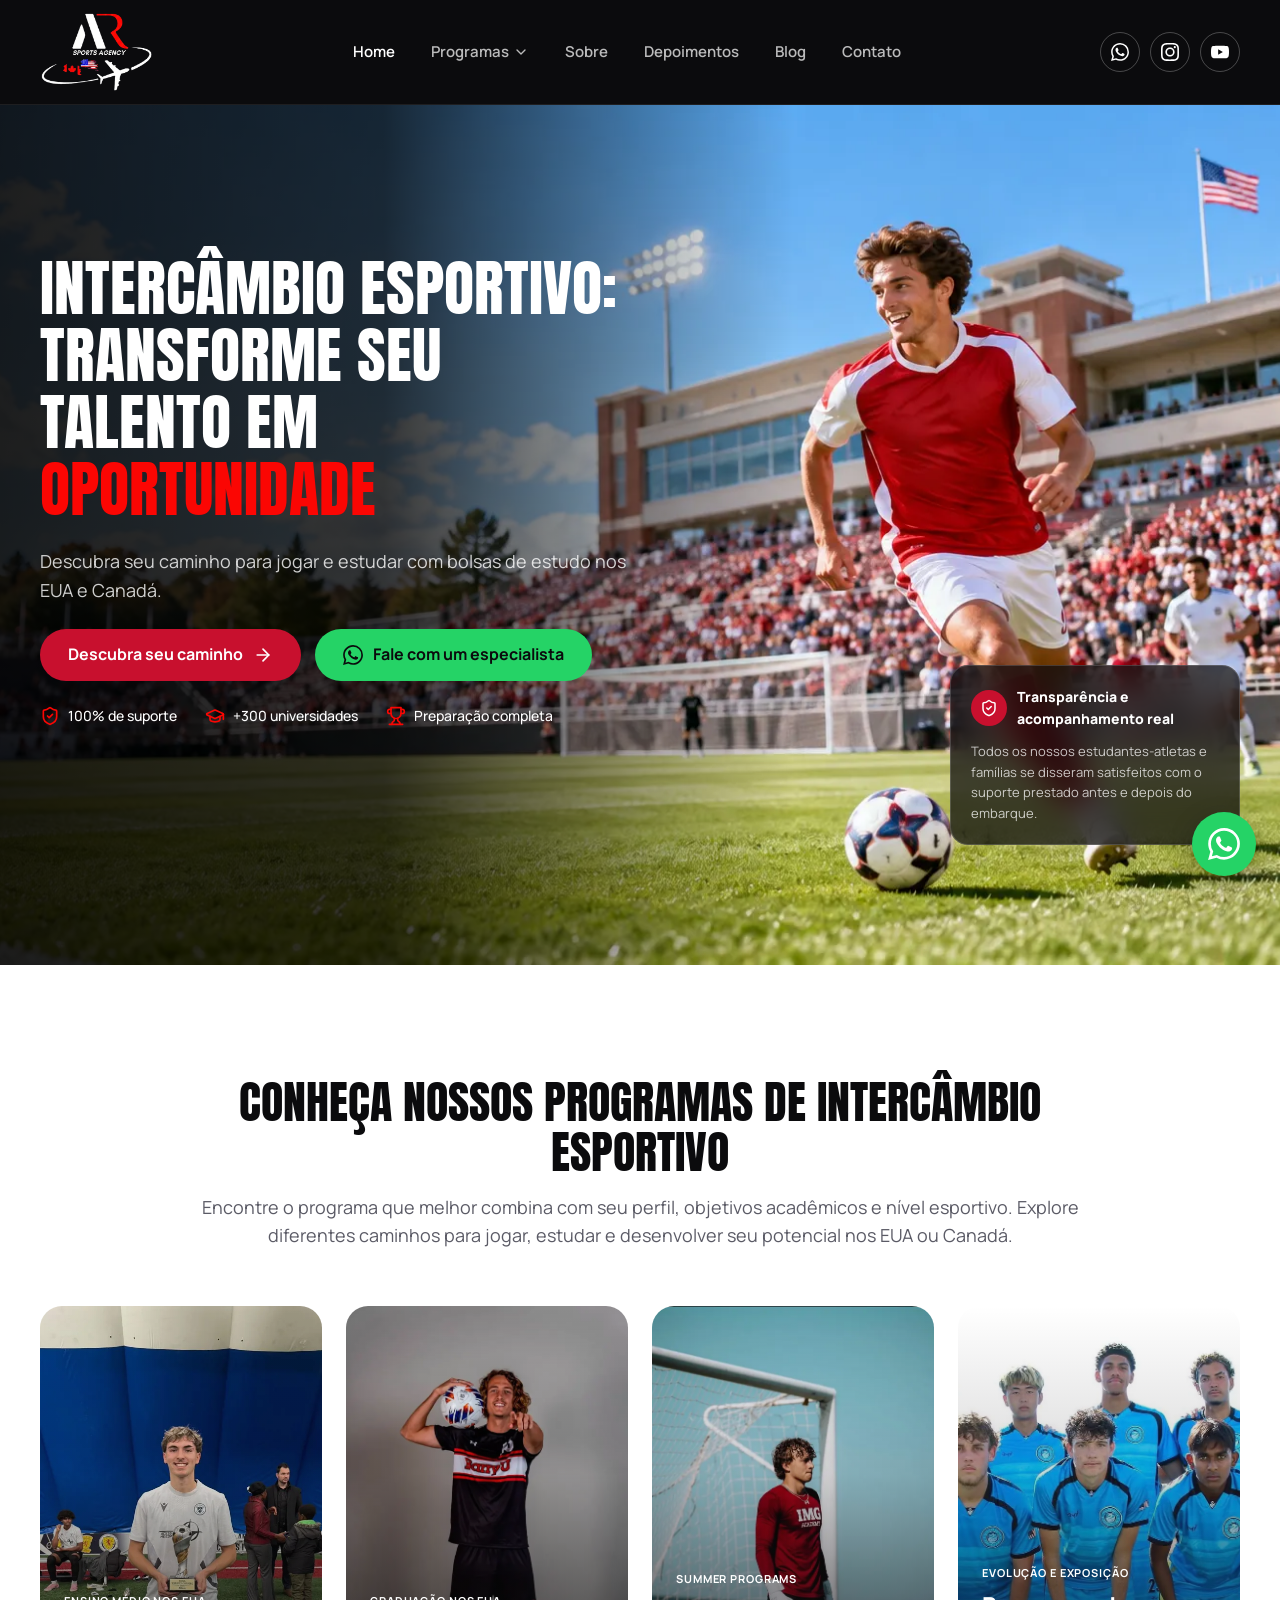
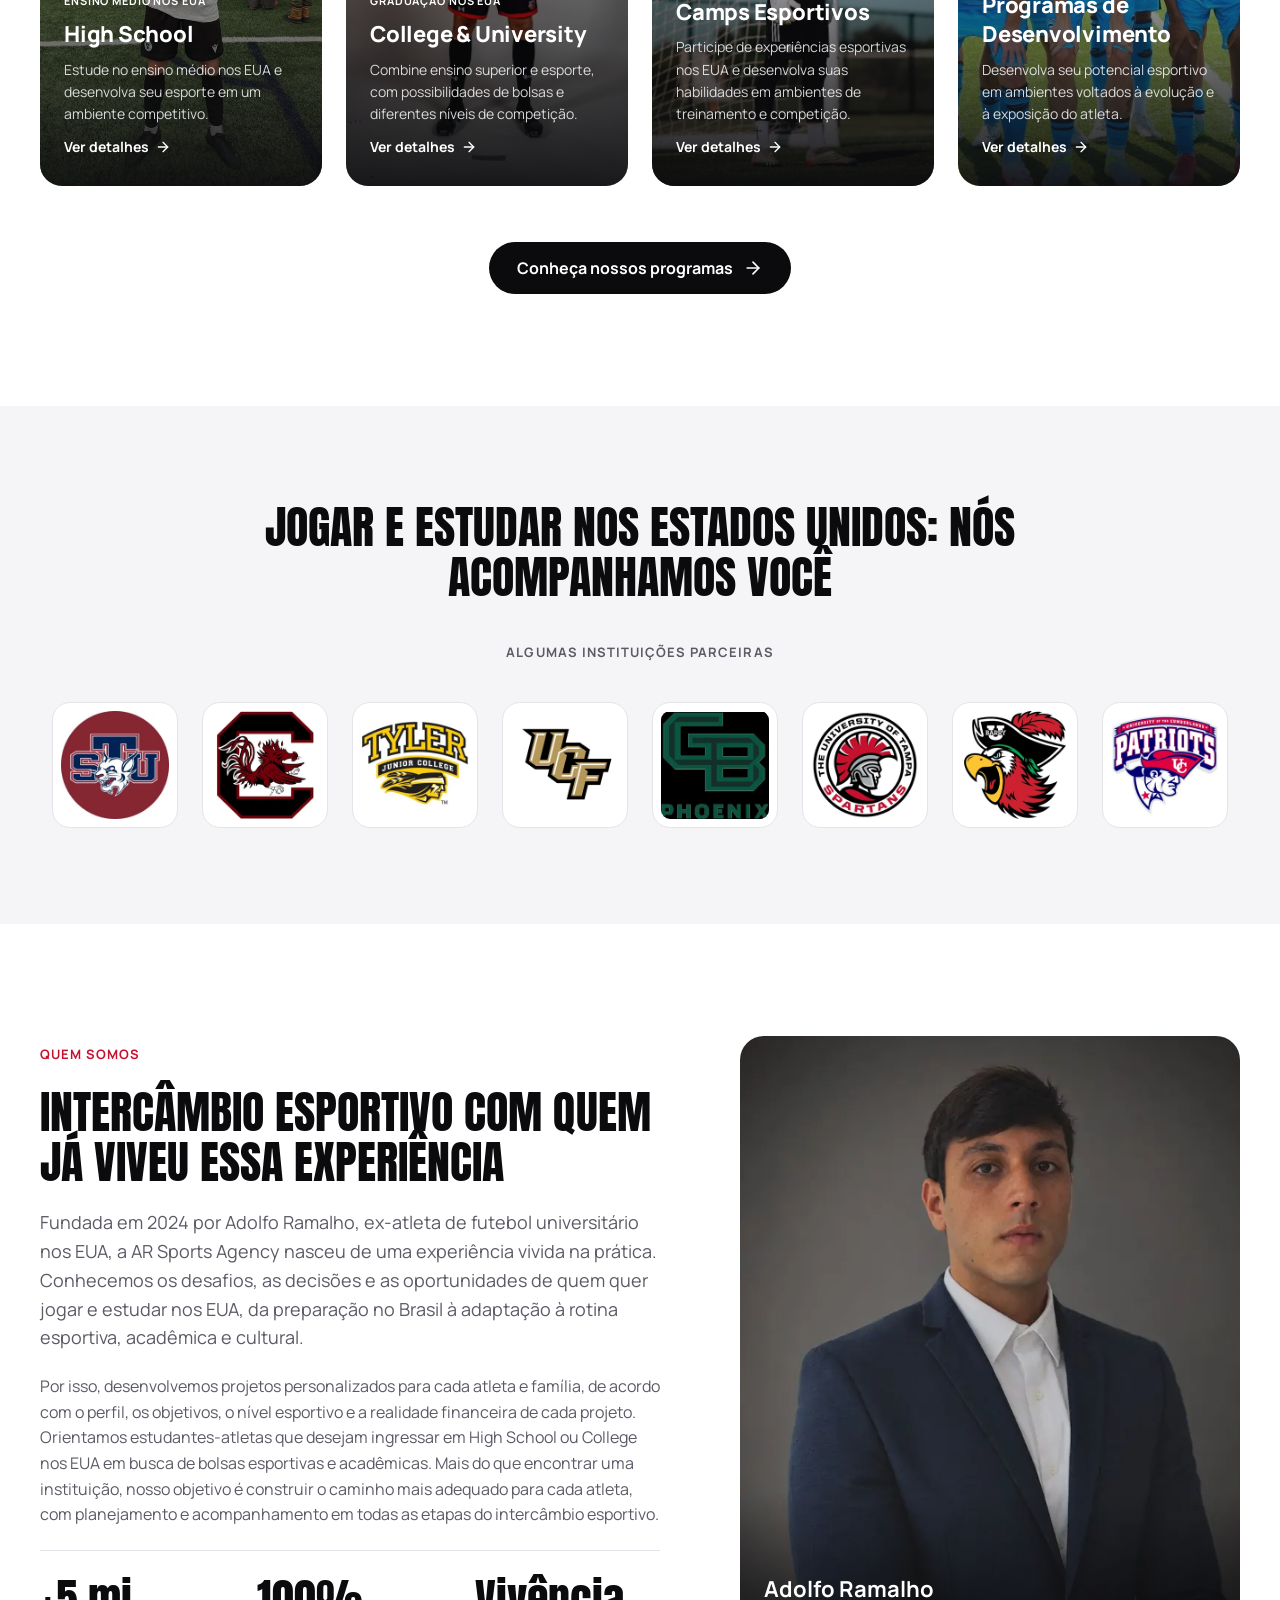
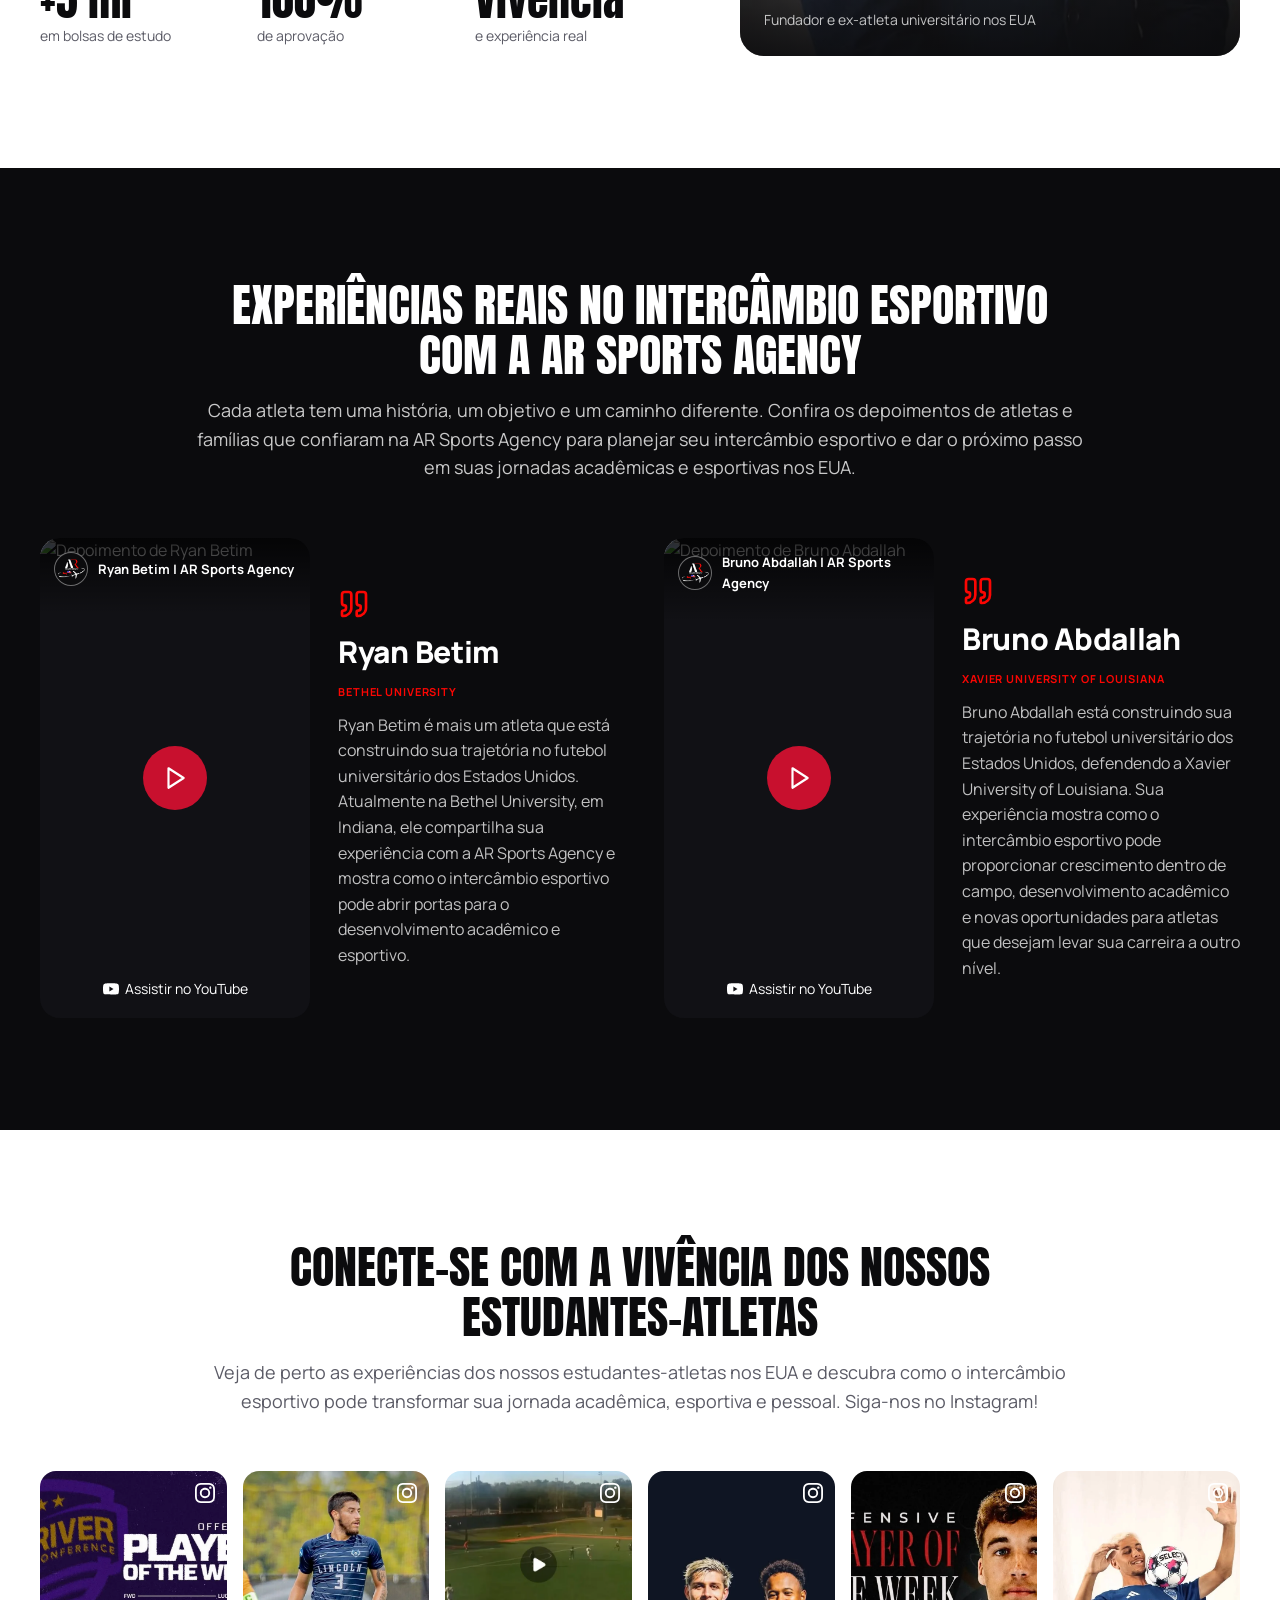
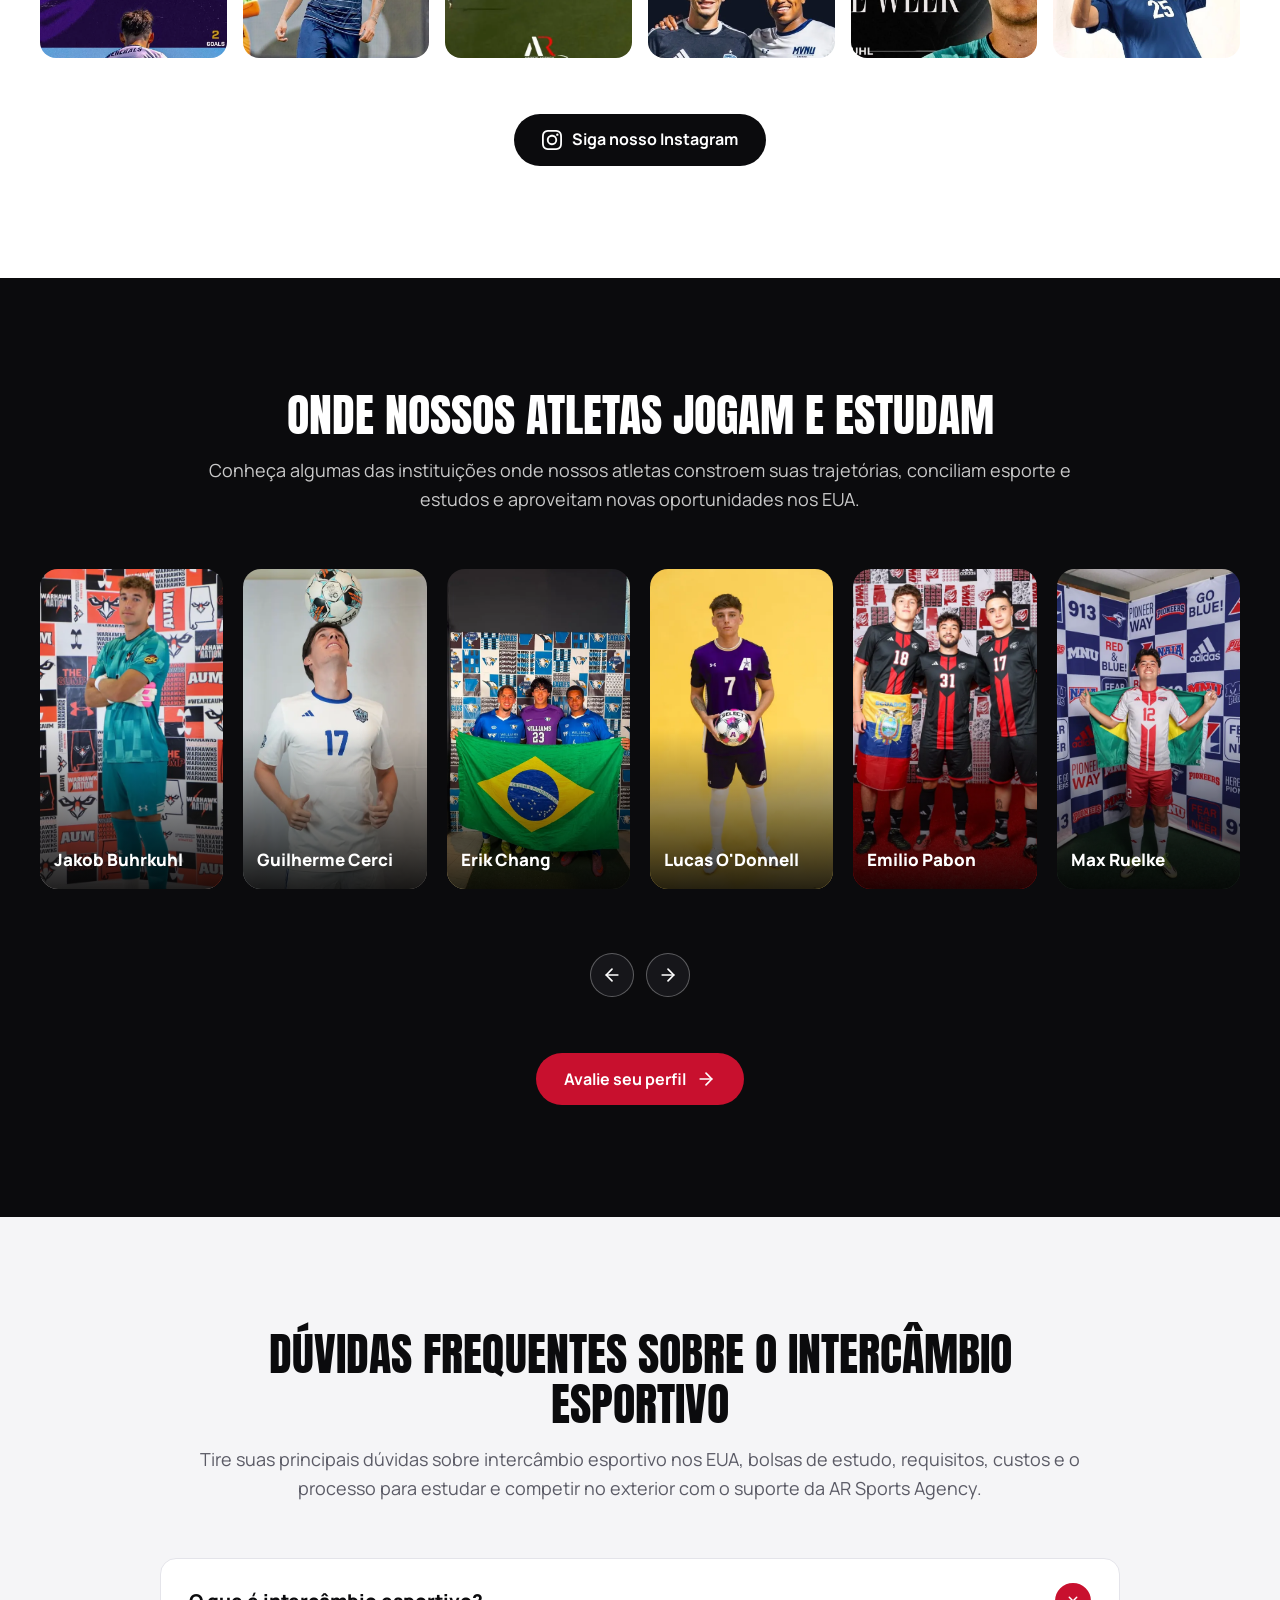
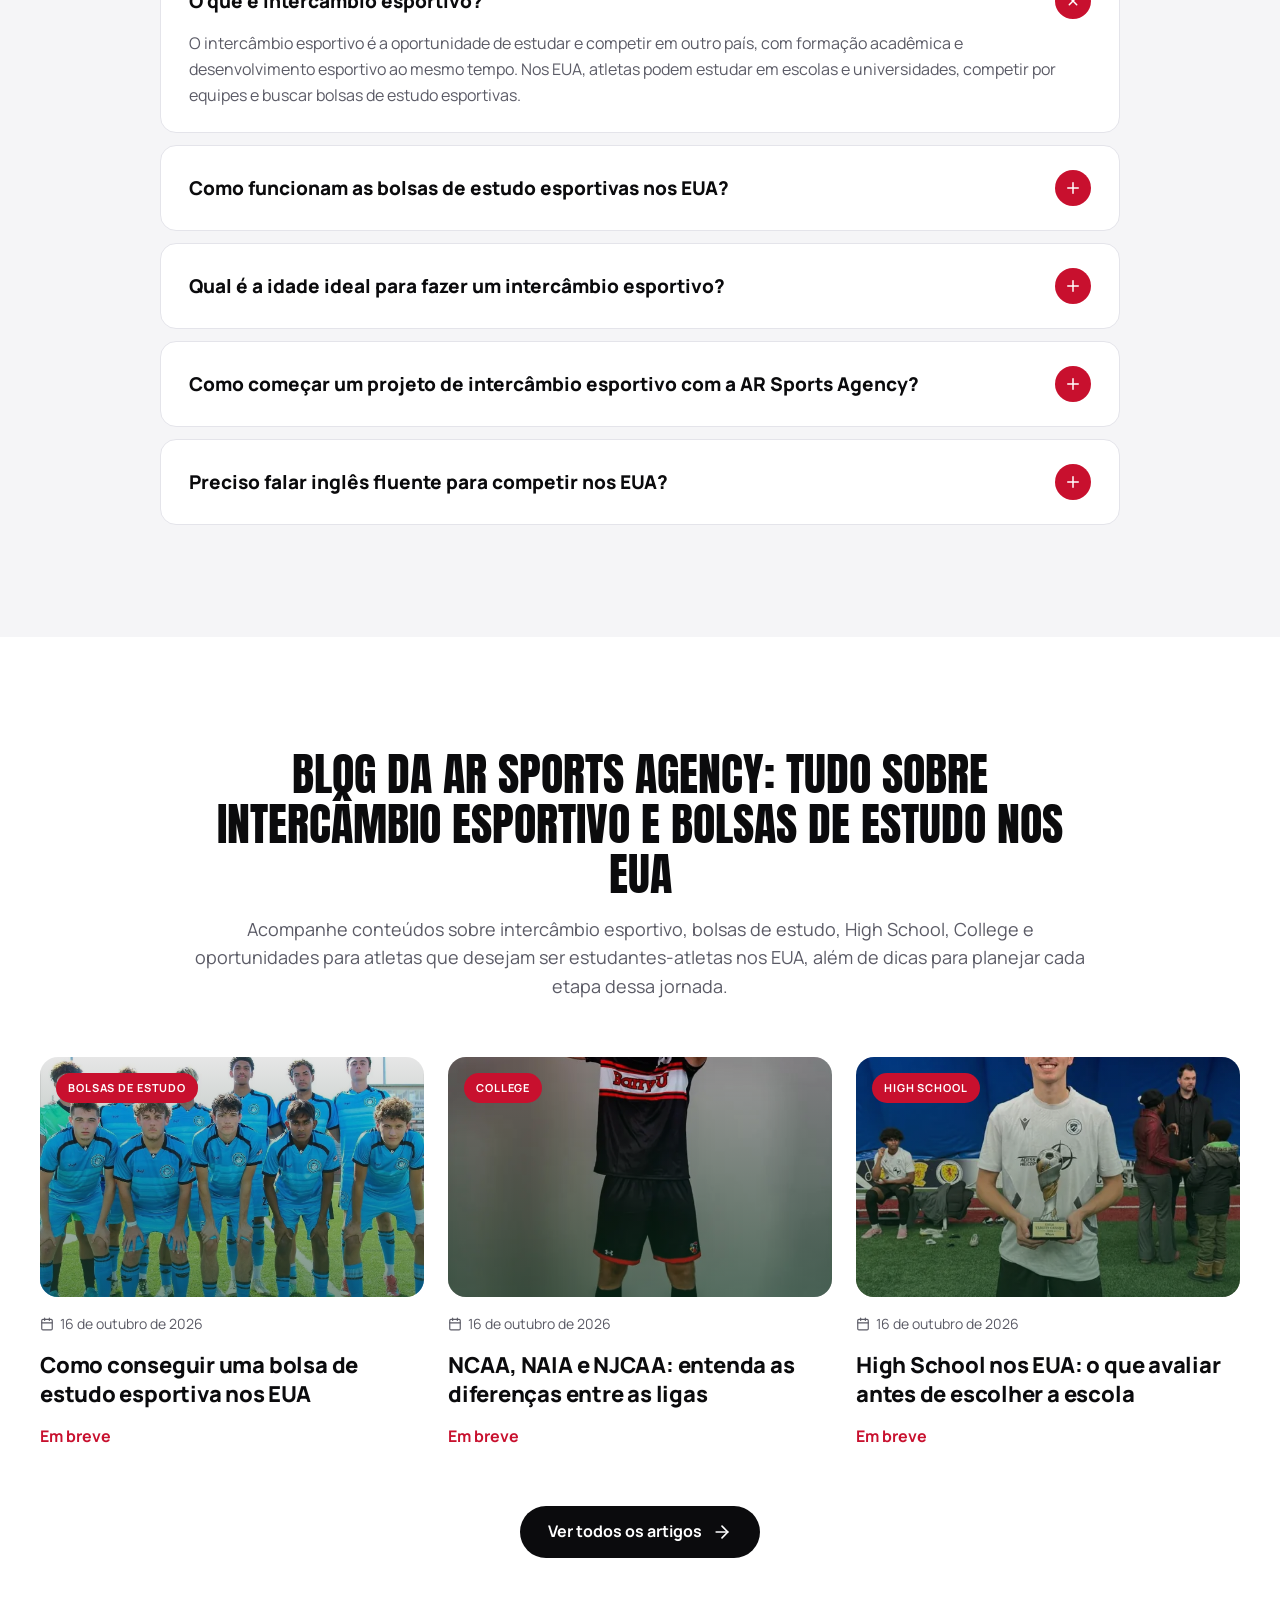
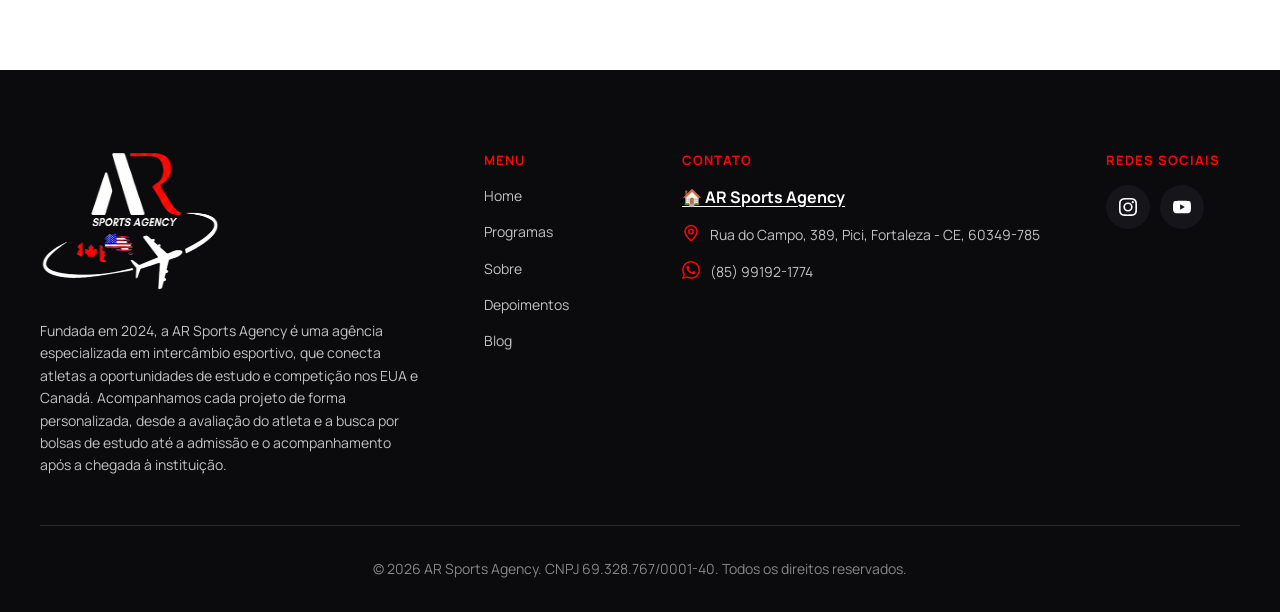
==== commit 83d5a3d0: "Imagens reais dos posts do Instagram Co-Authored-By: Claude Opus 5.5 <noreply@anthropic.com> Claude-" ====
--- a/index.html
+++ b/index.html
@@ -4,7 +4,7 @@
 <link rel="icon" href="./favicon.png"><meta name="theme-color" content="#0B0B0D">
 <link rel="preconnect" href="https://fonts.googleapis.com"><link rel="preconnect" href="https://fonts.gstatic.com" crossorigin>
 <link href="https://fonts.googleapis.com/css2?family=Anton&family=Manrope:wght@400;500;600;700;800&display=swap" rel="stylesheet">
-<link rel="stylesheet" href="./assets/css/style.css?v=3"><script type="application/ld+json">{"@context": "https://schema.org", "@type": "Organization", "name": "AR Sports Agency", "url": "https://arsportsagency.com.br/", "logo": "https://arsportsagency.com.br/assets/img/logo.png", "email": "aramalho@arsportsagency.com.br", "telephone": "+55 85 99192-1774", "hasMap": "https://share.google/sRumZk0qRqVlAinR0", "foundingDate": "2024", "founder": {"@type": "Person", "name": "Adolfo Ramalho"}, "address": {"@type": "PostalAddress", "streetAddress": "Rua do Campo, 389, Pici", "postalCode": "60349-785", "addressLocality": "Fortaleza", "addressRegion": "CE", "addressCountry": "BR"}, "sameAs": ["https://www.instagram.com/arsportsagency_/", "https://www.youtube.com/@arsportsagency"], "slogan": "#TransformandoTalentosEmOportunidades"}</script><script type="application/ld+json">{"@context": "https://schema.org", "@type": "FAQPage", "mainEntity": [{"@type": "Question", "name": "O que é intercâmbio esportivo?", "acceptedAnswer": {"@type": "Answer", "text": "O intercâmbio esportivo é a oportunidade de estudar e competir em outro país, com formação acadêmica e desenvolvimento esportivo ao mesmo tempo. Nos EUA, atletas podem estudar em escolas e universidades, competir por equipes e buscar bolsas de estudo esportivas."}}, {"@type": "Question", "name": "Como funcionam as bolsas de estudo esportivas nos EUA?", "acceptedAnswer": {"@type": "Answer", "text": "As bolsas esportivas são oferecidas por escolas e universidades para atletas que atendem aos requisitos esportivos e acadêmicos. O valor varia conforme a instituição, a modalidade, o nível esportivo e o perfil do atleta, e pode reduzir significativamente os custos do programa."}}, {"@type": "Question", "name": "Qual é a idade ideal para fazer um intercâmbio esportivo?", "acceptedAnswer": {"@type": "Answer", "text": "Não existe uma idade única ideal. O momento adequado depende da idade, do nível esportivo, do histórico acadêmico e dos objetivos do atleta. Existem oportunidades para estudantes do ensino médio e para atletas que desejam ingressar ou continuar os estudos em universidades nos EUA."}}, {"@type": "Question", "name": "Como começar um projeto de intercâmbio esportivo com a AR Sports Agency?", "acceptedAnswer": {"@type": "Answer", "text": "O primeiro passo é a avaliação do perfil do atleta. Analisamos idade, histórico acadêmico, nível esportivo, objetivos e orçamento para desenvolver uma estratégia personalizada e buscar oportunidades em escolas e universidades alinhadas ao seu perfil."}}, {"@type": "Question", "name": "Preciso falar inglês fluente para competir nos EUA?", "acceptedAnswer": {"@type": "Answer", "text": "Não necessariamente. O nível de inglês exigido varia conforme a instituição e o programa. Muitos atletas iniciam o intercâmbio esportivo sem fluência e desenvolvem o idioma durante a experiência. A AR Sports Agency avalia o nível de inglês para indicar opções adequadas."}}]}</script></head>
+<link rel="stylesheet" href="./assets/css/style.css?v=4"><script type="application/ld+json">{"@context": "https://schema.org", "@type": "Organization", "name": "AR Sports Agency", "url": "https://arsportsagency.com.br/", "logo": "https://arsportsagency.com.br/assets/img/logo.png", "email": "aramalho@arsportsagency.com.br", "telephone": "+55 85 99192-1774", "hasMap": "https://share.google/sRumZk0qRqVlAinR0", "foundingDate": "2024", "founder": {"@type": "Person", "name": "Adolfo Ramalho"}, "address": {"@type": "PostalAddress", "streetAddress": "Rua do Campo, 389, Pici", "postalCode": "60349-785", "addressLocality": "Fortaleza", "addressRegion": "CE", "addressCountry": "BR"}, "sameAs": ["https://www.instagram.com/arsportsagency_/", "https://www.youtube.com/@arsportsagency"], "slogan": "#TransformandoTalentosEmOportunidades"}</script><script type="application/ld+json">{"@context": "https://schema.org", "@type": "FAQPage", "mainEntity": [{"@type": "Question", "name": "O que é intercâmbio esportivo?", "acceptedAnswer": {"@type": "Answer", "text": "O intercâmbio esportivo é a oportunidade de estudar e competir em outro país, com formação acadêmica e desenvolvimento esportivo ao mesmo tempo. Nos EUA, atletas podem estudar em escolas e universidades, competir por equipes e buscar bolsas de estudo esportivas."}}, {"@type": "Question", "name": "Como funcionam as bolsas de estudo esportivas nos EUA?", "acceptedAnswer": {"@type": "Answer", "text": "As bolsas esportivas são oferecidas por escolas e universidades para atletas que atendem aos requisitos esportivos e acadêmicos. O valor varia conforme a instituição, a modalidade, o nível esportivo e o perfil do atleta, e pode reduzir significativamente os custos do programa."}}, {"@type": "Question", "name": "Qual é a idade ideal para fazer um intercâmbio esportivo?", "acceptedAnswer": {"@type": "Answer", "text": "Não existe uma idade única ideal. O momento adequado depende da idade, do nível esportivo, do histórico acadêmico e dos objetivos do atleta. Existem oportunidades para estudantes do ensino médio e para atletas que desejam ingressar ou continuar os estudos em universidades nos EUA."}}, {"@type": "Question", "name": "Como começar um projeto de intercâmbio esportivo com a AR Sports Agency?", "acceptedAnswer": {"@type": "Answer", "text": "O primeiro passo é a avaliação do perfil do atleta. Analisamos idade, histórico acadêmico, nível esportivo, objetivos e orçamento para desenvolver uma estratégia personalizada e buscar oportunidades em escolas e universidades alinhadas ao seu perfil."}}, {"@type": "Question", "name": "Preciso falar inglês fluente para competir nos EUA?", "acceptedAnswer": {"@type": "Answer", "text": "Não necessariamente. O nível de inglês exigido varia conforme a instituição e o programa. Muitos atletas iniciam o intercâmbio esportivo sem fluência e desenvolvem o idioma durante a experiência. A AR Sports Agency avalia o nível de inglês para indicar opções adequadas."}}]}</script></head>
 <body id="topo"><header class="header"><div class="container">
 <a class="logo" href="./index.html" aria-label="AR Sports Agency, página inicial"><img src="./assets/img/logo-full.webp" alt="AR Sports Agency" width="113" height="80"></a>
 <nav class="nav" aria-label="Menu principal"><a href="./index.html" class="ativo" aria-current="page">Home</a><div class="drop"><a href="./programas/index.html">Programas <svg aria-hidden="true" focusable="false" xmlns="http://www.w3.org/2000/svg" width="24" height="24" viewBox="0 0 24 24" fill="none" stroke="currentColor" stroke-width="2" stroke-linecap="round" stroke-linejoin="round"><path d="m6 9 6 6 6-6"/></svg></a><div class="drop-menu"><a href="./high-school/index.html"><span class="ic"><svg aria-hidden="true" focusable="false" xmlns="http://www.w3.org/2000/svg" width="24" height="24" viewBox="0 0 24 24" fill="none" stroke="currentColor" stroke-width="2" stroke-linecap="round" stroke-linejoin="round" > <path d="M21.42 10.922a1 1 0 0 0-.019-1.838L12.83 5.18a2 2 0 0 0-1.66 0L2.6 9.08a1 1 0 0 0 0 1.832l8.57 3.908a2 2 0 0 0 1.66 0z" /> <path d="M22 10v6" /> <path d="M6 12.5V16a6 3 0 0 0 12 0v-3.5" /> </svg></span><span><b>High School</b><span>Ensino Médio nos EUA</span></span></a><a href="./college-university/index.html"><span class="ic"><svg aria-hidden="true" focusable="false" xmlns="http://www.w3.org/2000/svg" width="24" height="24" viewBox="0 0 24 24" fill="none" stroke="currentColor" stroke-width="2" stroke-linecap="round" stroke-linejoin="round" > <path d="M6 9H4.5a2.5 2.5 0 0 1 0-5H6" /> <path d="M18 9h1.5a2.5 2.5 0 0 0 0-5H18" /> <path d="M4 22h16" /> <path d="M10 14.66V17c0 .55-.47.98-.97 1.21C7.85 18.75 7 20.24 7 22" /> <path d="M14 14.66V17c0 .55.47.98.97 1.21C16.15 18.75 17 20.24 17 22" /> <path d="M18 2H6v7a6 6 0 0 0 12 0V2Z" /> </svg></span><span><b>College & University</b><span>Graduação com bolsa nos EUA</span></span></a><a href="./programas-de-desenvolvimento/index.html"><span class="ic"><svg aria-hidden="true" focusable="false" xmlns="http://www.w3.org/2000/svg" width="24" height="24" viewBox="0 0 24 24" fill="none" stroke="currentColor" stroke-width="2" stroke-linecap="round" stroke-linejoin="round" > <path d="M14.4 14.4 9.6 9.6" /> <path d="M18.657 21.485a2 2 0 1 1-2.829-2.828l-1.767 1.768a2 2 0 1 1-2.829-2.829l6.364-6.364a2 2 0 1 1 2.829 2.829l-1.768 1.767a2 2 0 1 1 2.828 2.829z" /> <path d="m21.5 21.5-1.4-1.4" /> <path d="M3.9 3.9 2.5 2.5" /> <path d="M6.404 12.768a2 2 0 1 1-2.829-2.829l1.768-1.767a2 2 0 1 1-2.828-2.829l2.828-2.828a2 2 0 1 1 2.829 2.828l1.767-1.768a2 2 0 1 1 2.829 2.829z" /> </svg></span><span><b>Programas de Desenvolvimento</b><span>Evolução e exposição do atleta</span></span></a><a href="./camps-summer-programs/index.html"><span class="ic"><svg aria-hidden="true" focusable="false" xmlns="http://www.w3.org/2000/svg" width="24" height="24" viewBox="0 0 24 24" fill="none" stroke="currentColor" stroke-width="2" stroke-linecap="round" stroke-linejoin="round" > <path d="M17.8 19.2 16 11l3.5-3.5C21 6 21.5 4 21 3c-1-.5-3 0-4.5 1.5L13 8 4.8 6.2c-.5-.1-.9.1-1.1.5l-.3.5c-.2.5-.1 1 .3 1.3L9 12l-2 3H4l-1 1 3 2 2 3 1-1v-3l3-2 3.5 5.3c.3.4.8.5 1.3.3l.5-.2c.4-.3.6-.7.5-1.2z" /> </svg></span><span><b>Camps Esportivos</b><span>Summer Programs nos EUA</span></span></a><a class="todos" href="./programas/index.html">Ver todos os programas <svg aria-hidden="true" focusable="false" xmlns="http://www.w3.org/2000/svg" width="24" height="24" viewBox="0 0 24 24" fill="none" stroke="currentColor" stroke-width="2" stroke-linecap="round" stroke-linejoin="round" > <path d="M5 12h14" /> <path d="m12 5 7 7-7 7" /> </svg></a></div></div><a href="./sobre/index.html">Sobre</a><a href="./depoimentos/index.html">Depoimentos</a><a href="./blog/index.html">Blog</a><a href="./contato/index.html">Contato</a><div class="redes" hidden-desktop><a href="https://wa.me/18706049892?text=Ol%C3%A1%21%20Vim%20pelo%20site%20da%20AR%20Sports%20Agency%20e%20quero%20falar%20com%20um%20especialista%20sobre%20o%20interc%C3%A2mbio%20esportivo." target="_blank" rel="noopener" aria-label="WhatsApp"><svg aria-hidden="true" focusable="false" width="24" height="24" viewBox="0 0 24 24" xmlns="http://www.w3.org/2000/svg"><path fill="currentColor" d="M17.472 14.382c-.297-.149-1.758-.867-2.03-.967-.273-.099-.471-.148-.67.15-.197.297-.767.966-.94 1.164-.173.199-.347.223-.644.075-.297-.15-1.255-.463-2.39-1.475-.883-.788-1.48-1.761-1.653-2.059-.173-.297-.018-.458.13-.606.134-.133.298-.347.446-.52.149-.174.198-.298.298-.497.099-.198.05-.371-.025-.52-.075-.149-.669-1.612-.916-2.207-.242-.579-.487-.5-.669-.51-.173-.008-.371-.01-.57-.01-.198 0-.52.074-.792.372-.272.297-1.04 1.016-1.04 2.479 0 1.462 1.065 2.875 1.213 3.074.149.198 2.096 3.2 5.077 4.487.709.306 1.262.489 1.694.625.712.227 1.36.195 1.871.118.571-.085 1.758-.719 2.006-1.413.248-.694.248-1.289.173-1.413-.074-.124-.272-.198-.57-.347m-5.421 7.403h-.004a9.87 9.87 0 01-5.031-1.378l-.361-.214-3.741.982.998-3.648-.235-.374a9.86 9.86 0 01-1.51-5.26c.001-5.45 4.436-9.884 9.888-9.884 2.64 0 5.122 1.03 6.988 2.898a9.825 9.825 0 012.893 6.994c-.003 5.45-4.437 9.884-9.885 9.884m8.413-18.297A11.815 11.815 0 0012.05 0C5.495 0 .16 5.335.157 11.892c0 2.096.547 4.142 1.588 5.945L.057 24l6.305-1.654a11.882 11.882 0 005.683 1.448h.005c6.554 0 11.89-5.335 11.893-11.893a11.821 11.821 0 00-3.48-8.413Z"/></svg></a><a href="https://www.instagram.com/arsportsagency_/" target="_blank" rel="noopener" aria-label="Instagram"><svg aria-hidden="true" focusable="false" width="24" height="24" viewBox="0 0 24 24" xmlns="http://www.w3.org/2000/svg"><path fill="currentColor" d="M7.0301.084c-1.2768.0602-2.1487.264-2.911.5634-.7888.3075-1.4575.72-2.1228 1.3877-.6652.6677-1.075 1.3368-1.3802 2.127-.2954.7638-.4956 1.6365-.552 2.914-.0564 1.2775-.0689 1.6882-.0626 4.947.0062 3.2586.0206 3.6671.0825 4.9473.061 1.2765.264 2.1482.5635 2.9107.308.7889.72 1.4573 1.388 2.1228.6679.6655 1.3365 1.0743 2.1285 1.38.7632.295 1.6361.4961 2.9134.552 1.2773.056 1.6884.069 4.9462.0627 3.2578-.0062 3.668-.0207 4.9478-.0814 1.28-.0607 2.147-.2652 2.9098-.5633.7889-.3086 1.4578-.72 2.1228-1.3881.665-.6682 1.0745-1.3378 1.3795-2.1284.2957-.7632.4966-1.636.552-2.9124.056-1.2809.0692-1.6898.063-4.948-.0063-3.2583-.021-3.6668-.0817-4.9465-.0607-1.2797-.264-2.1487-.5633-2.9117-.3084-.7889-.72-1.4568-1.3876-2.1228C21.2982 1.33 20.628.9208 19.8378.6165 19.074.321 18.2017.1197 16.9244.0645 15.6471.0093 15.236-.005 11.977.0014 8.718.0076 8.31.0215 7.0301.0839m.1402 21.6932c-1.17-.0509-1.8053-.2453-2.2287-.408-.5606-.216-.96-.4771-1.3819-.895-.422-.4178-.6811-.8186-.9-1.378-.1644-.4234-.3624-1.058-.4171-2.228-.0595-1.2645-.072-1.6442-.079-4.848-.007-3.2037.0053-3.583.0607-4.848.05-1.169.2456-1.805.408-2.2282.216-.5613.4762-.96.895-1.3816.4188-.4217.8184-.6814 1.3783-.9003.423-.1651 1.0575-.3614 2.227-.4171 1.2655-.06 1.6447-.072 4.848-.079 3.2033-.007 3.5835.005 4.8495.0608 1.169.0508 1.8053.2445 2.228.408.5608.216.96.4754 1.3816.895.4217.4194.6816.8176.9005 1.3787.1653.4217.3617 1.056.4169 2.2263.0602 1.2655.0739 1.645.0796 4.848.0058 3.203-.0055 3.5834-.061 4.848-.051 1.17-.245 1.8055-.408 2.2294-.216.5604-.4763.96-.8954 1.3814-.419.4215-.8181.6811-1.3783.9-.4224.1649-1.0577.3617-2.2262.4174-1.2656.0595-1.6448.072-4.8493.079-3.2045.007-3.5825-.006-4.848-.0608M16.953 5.5864A1.44 1.44 0 1 0 18.39 4.144a1.44 1.44 0 0 0-1.437 1.4424M5.8385 12.012c.0067 3.4032 2.7706 6.1557 6.173 6.1493 3.4026-.0065 6.157-2.7701 6.1506-6.1733-.0065-3.4032-2.771-6.1565-6.174-6.1498-3.403.0067-6.156 2.771-6.1496 6.1738M8 12.0077a4 4 0 1 1 4.008 3.9921A3.9996 3.9996 0 0 1 8 12.0077"/></svg></a><a href="https://www.youtube.com/@arsportsagency" target="_blank" rel="noopener" aria-label="YouTube"><svg aria-hidden="true" focusable="false" width="24" height="24" viewBox="0 0 24 24" xmlns="http://www.w3.org/2000/svg"><path fill="currentColor" d="M23.498 6.186a3.016 3.016 0 0 0-2.122-2.136C19.505 3.545 12 3.545 12 3.545s-7.505 0-9.377.505A3.017 3.017 0 0 0 .502 6.186C0 8.07 0 12 0 12s0 3.93.502 5.814a3.016 3.016 0 0 0 2.122 2.136c1.871.505 9.376.505 9.376.505s7.505 0 9.377-.505a3.015 3.015 0 0 0 2.122-2.136C24 15.93 24 12 24 12s0-3.93-.502-5.814zM9.545 15.568V8.432L15.818 12l-6.273 3.568z"/></svg></a></div></nav>
@@ -19,7 +19,7 @@
 <section class="secao cinza" style="padding:96px 0"><div class="container" style="gap:40px"><div class="titulo"><h2>Jogar e Estudar nos Estados Unidos: Nós Acompanhamos Você</h2></div><p class="rotulo" style="color:var(--cinza-texto)">Algumas Instituições Parceiras</p><div class="logos"><img src="./assets/img/uni1.webp" alt="Logo de universidade onde atletas da AR Sports Agency estudam" loading="lazy" width="126" height="126"><img src="./assets/img/uni2.webp" alt="Logo de universidade onde atletas da AR Sports Agency estudam" loading="lazy" width="126" height="126"><img src="./assets/img/uni3.webp" alt="Logo de universidade onde atletas da AR Sports Agency estudam" loading="lazy" width="126" height="126"><img src="./assets/img/uni4.webp" alt="Logo de universidade onde atletas da AR Sports Agency estudam" loading="lazy" width="126" height="126"><img src="./assets/img/uni5.webp" alt="Logo de universidade onde atletas da AR Sports Agency estudam" loading="lazy" width="126" height="126"><img src="./assets/img/uni6.webp" alt="Logo de universidade onde atletas da AR Sports Agency estudam" loading="lazy" width="126" height="126"><img src="./assets/img/uni7.webp" alt="Logo de universidade onde atletas da AR Sports Agency estudam" loading="lazy" width="126" height="126"><img src="./assets/img/uni8.webp" alt="Logo de universidade onde atletas da AR Sports Agency estudam" loading="lazy" width="126" height="126"></div></div></section>
 <section class="secao split"><div class="container"><div class="texto"><span class="rotulo">Quem somos</span><h2>Intercâmbio Esportivo com Quem Já Viveu Essa Experiência</h2><p style="font-size:18px">Fundada em 2024 por Adolfo Ramalho, ex-atleta de futebol universitário nos EUA, a AR Sports Agency nasceu de uma experiência vivida na prática. Conhecemos os desafios, as decisões e as oportunidades de quem quer jogar e estudar nos EUA, da preparação no Brasil à adaptação à rotina esportiva, acadêmica e cultural.</p><p>Por isso, desenvolvemos projetos personalizados para cada atleta e família, de acordo com o perfil, os objetivos, o nível esportivo e a realidade financeira de cada projeto. Orientamos estudantes-atletas que desejam ingressar em High School ou College nos EUA em busca de bolsas esportivas e acadêmicas. Mais do que encontrar uma instituição, nosso objetivo é construir o caminho mais adequado para cada atleta, com planejamento e acompanhamento em todas as etapas do intercâmbio esportivo.</p><div class="numeros"><div><strong data-contador="5" data-prefixo="+" data-sufixo=" mi">+5 mi</strong><span>em bolsas de estudo</span></div><div><strong data-contador="100" data-sufixo="%">100%</strong><span>de aprovação</span></div><div><strong>Vivência</strong><span>e experiência real</span></div></div></div><figure class="fundador"><img src="./assets/img/fundador.webp" alt="Adolfo Ramalho, fundador da AR Sports Agency" loading="lazy" width="500" height="620"><figcaption><b>Adolfo Ramalho</b><span>Fundador e ex-atleta universitário nos EUA</span></figcaption></figure></div></section>
 <section class="secao dark"><div class="container"><div class="titulo"><h2>Experiências Reais no Intercâmbio Esportivo com a AR Sports Agency</h2><p>Cada atleta tem uma história, um objetivo e um caminho diferente. Confira os depoimentos de atletas e famílias que confiaram na AR Sports Agency para planejar seu intercâmbio esportivo e dar o próximo passo em suas jornadas acadêmicas e esportivas nos EUA.</p></div><div class="depos"><div class="depo"><div class="video" data-yt="bUrrTECaHC0" data-title="Depoimento de Ryan Betim"><div class="yt-topo"><img src="./assets/img/logo-full.webp" alt="" width="34" height="34"><span>Ryan Betim | AR Sports Agency</span></div><img src="https://i.ytimg.com/vi/bUrrTECaHC0/hqdefault.jpg" alt="Depoimento de Ryan Betim" loading="lazy"><button class="play" aria-label="Reproduzir vídeo: Depoimento de Ryan Betim"><i><svg aria-hidden="true" focusable="false" xmlns="http://www.w3.org/2000/svg" width="24" height="24" viewBox="0 0 24 24" fill="none" stroke="currentColor" stroke-width="2" stroke-linecap="round" stroke-linejoin="round" > <polygon points="6 3 20 12 6 21 6 3" /> </svg></i><span><svg aria-hidden="true" focusable="false" width="24" height="24" viewBox="0 0 24 24" xmlns="http://www.w3.org/2000/svg"><path fill="currentColor" d="M23.498 6.186a3.016 3.016 0 0 0-2.122-2.136C19.505 3.545 12 3.545 12 3.545s-7.505 0-9.377.505A3.017 3.017 0 0 0 .502 6.186C0 8.07 0 12 0 12s0 3.93.502 5.814a3.016 3.016 0 0 0 2.122 2.136c1.871.505 9.376.505 9.376.505s7.505 0 9.377-.505a3.015 3.015 0 0 0 2.122-2.136C24 15.93 24 12 24 12s0-3.93-.502-5.814zM9.545 15.568V8.432L15.818 12l-6.273 3.568z"/></svg>Assistir no YouTube</span></button></div><div class="info"><svg aria-hidden="true" focusable="false" xmlns="http://www.w3.org/2000/svg" width="24" height="24" viewBox="0 0 24 24" fill="none" stroke="currentColor" stroke-width="2" stroke-linecap="round" stroke-linejoin="round" > <path d="M16 3a2 2 0 0 0-2 2v6a2 2 0 0 0 2 2 1 1 0 0 1 1 1v1a2 2 0 0 1-2 2 1 1 0 0 0-1 1v2a1 1 0 0 0 1 1 6 6 0 0 0 6-6V5a2 2 0 0 0-2-2z" /> <path d="M5 3a2 2 0 0 0-2 2v6a2 2 0 0 0 2 2 1 1 0 0 1 1 1v1a2 2 0 0 1-2 2 1 1 0 0 0-1 1v2a1 1 0 0 0 1 1 6 6 0 0 0 6-6V5a2 2 0 0 0-2-2z" /> </svg><h3>Ryan Betim</h3><span class="rotulo">Bethel University</span><p>Ryan Betim é mais um atleta que está construindo sua trajetória no futebol universitário dos Estados Unidos. Atualmente na Bethel University, em Indiana, ele compartilha sua experiência com a AR Sports Agency e mostra como o intercâmbio esportivo pode abrir portas para o desenvolvimento acadêmico e esportivo.</p></div></div><div class="depo"><div class="video" data-yt="Rd6raoskYic" data-title="Depoimento de Bruno Abdallah"><div class="yt-topo"><img src="./assets/img/logo-full.webp" alt="" width="34" height="34"><span>Bruno Abdallah | AR Sports Agency</span></div><img src="https://i.ytimg.com/vi/Rd6raoskYic/hqdefault.jpg" alt="Depoimento de Bruno Abdallah" loading="lazy"><button class="play" aria-label="Reproduzir vídeo: Depoimento de Bruno Abdallah"><i><svg aria-hidden="true" focusable="false" xmlns="http://www.w3.org/2000/svg" width="24" height="24" viewBox="0 0 24 24" fill="none" stroke="currentColor" stroke-width="2" stroke-linecap="round" stroke-linejoin="round" > <polygon points="6 3 20 12 6 21 6 3" /> </svg></i><span><svg aria-hidden="true" focusable="false" width="24" height="24" viewBox="0 0 24 24" xmlns="http://www.w3.org/2000/svg"><path fill="currentColor" d="M23.498 6.186a3.016 3.016 0 0 0-2.122-2.136C19.505 3.545 12 3.545 12 3.545s-7.505 0-9.377.505A3.017 3.017 0 0 0 .502 6.186C0 8.07 0 12 0 12s0 3.93.502 5.814a3.016 3.016 0 0 0 2.122 2.136c1.871.505 9.376.505 9.376.505s7.505 0 9.377-.505a3.015 3.015 0 0 0 2.122-2.136C24 15.93 24 12 24 12s0-3.93-.502-5.814zM9.545 15.568V8.432L15.818 12l-6.273 3.568z"/></svg>Assistir no YouTube</span></button></div><div class="info"><svg aria-hidden="true" focusable="false" xmlns="http://www.w3.org/2000/svg" width="24" height="24" viewBox="0 0 24 24" fill="none" stroke="currentColor" stroke-width="2" stroke-linecap="round" stroke-linejoin="round" > <path d="M16 3a2 2 0 0 0-2 2v6a2 2 0 0 0 2 2 1 1 0 0 1 1 1v1a2 2 0 0 1-2 2 1 1 0 0 0-1 1v2a1 1 0 0 0 1 1 6 6 0 0 0 6-6V5a2 2 0 0 0-2-2z" /> <path d="M5 3a2 2 0 0 0-2 2v6a2 2 0 0 0 2 2 1 1 0 0 1 1 1v1a2 2 0 0 1-2 2 1 1 0 0 0-1 1v2a1 1 0 0 0 1 1 6 6 0 0 0 6-6V5a2 2 0 0 0-2-2z" /> </svg><h3>Bruno Abdallah</h3><span class="rotulo">Xavier University of Louisiana</span><p>Bruno Abdallah está construindo sua trajetória no futebol universitário dos Estados Unidos, defendendo a Xavier University of Louisiana. Sua experiência mostra como o intercâmbio esportivo pode proporcionar crescimento dentro de campo, desenvolvimento acadêmico e novas oportunidades para atletas que desejam levar sua carreira a outro nível.</p></div></div></div></div></section>
-<section class="secao"><div class="container"><div class="titulo"><h2>Conecte-se com a vivência dos nossos estudantes-atletas</h2><p>Veja de perto as experiências dos nossos estudantes-atletas nos EUA e descubra como o intercâmbio esportivo pode transformar sua jornada acadêmica, esportiva e pessoal. Siga-nos no Instagram!</p></div><div class="insta"><a href="https://www.instagram.com/p/DesfYrcM2RC/" target="_blank" rel="noopener" aria-label="Ver post da AR Sports Agency no Instagram"><img src="./assets/img/atleta1.webp" alt="Post da AR Sports Agency no Instagram" loading="lazy" width="186" height="186"><svg aria-hidden="true" focusable="false" width="24" height="24" viewBox="0 0 24 24" xmlns="http://www.w3.org/2000/svg"><path fill="currentColor" d="M7.0301.084c-1.2768.0602-2.1487.264-2.911.5634-.7888.3075-1.4575.72-2.1228 1.3877-.6652.6677-1.075 1.3368-1.3802 2.127-.2954.7638-.4956 1.6365-.552 2.914-.0564 1.2775-.0689 1.6882-.0626 4.947.0062 3.2586.0206 3.6671.0825 4.9473.061 1.2765.264 2.1482.5635 2.9107.308.7889.72 1.4573 1.388 2.1228.6679.6655 1.3365 1.0743 2.1285 1.38.7632.295 1.6361.4961 2.9134.552 1.2773.056 1.6884.069 4.9462.0627 3.2578-.0062 3.668-.0207 4.9478-.0814 1.28-.0607 2.147-.2652 2.9098-.5633.7889-.3086 1.4578-.72 2.1228-1.3881.665-.6682 1.0745-1.3378 1.3795-2.1284.2957-.7632.4966-1.636.552-2.9124.056-1.2809.0692-1.6898.063-4.948-.0063-3.2583-.021-3.6668-.0817-4.9465-.0607-1.2797-.264-2.1487-.5633-2.9117-.3084-.7889-.72-1.4568-1.3876-2.1228C21.2982 1.33 20.628.9208 19.8378.6165 19.074.321 18.2017.1197 16.9244.0645 15.6471.0093 15.236-.005 11.977.0014 8.718.0076 8.31.0215 7.0301.0839m.1402 21.6932c-1.17-.0509-1.8053-.2453-2.2287-.408-.5606-.216-.96-.4771-1.3819-.895-.422-.4178-.6811-.8186-.9-1.378-.1644-.4234-.3624-1.058-.4171-2.228-.0595-1.2645-.072-1.6442-.079-4.848-.007-3.2037.0053-3.583.0607-4.848.05-1.169.2456-1.805.408-2.2282.216-.5613.4762-.96.895-1.3816.4188-.4217.8184-.6814 1.3783-.9003.423-.1651 1.0575-.3614 2.227-.4171 1.2655-.06 1.6447-.072 4.848-.079 3.2033-.007 3.5835.005 4.8495.0608 1.169.0508 1.8053.2445 2.228.408.5608.216.96.4754 1.3816.895.4217.4194.6816.8176.9005 1.3787.1653.4217.3617 1.056.4169 2.2263.0602 1.2655.0739 1.645.0796 4.848.0058 3.203-.0055 3.5834-.061 4.848-.051 1.17-.245 1.8055-.408 2.2294-.216.5604-.4763.96-.8954 1.3814-.419.4215-.8181.6811-1.3783.9-.4224.1649-1.0577.3617-2.2262.4174-1.2656.0595-1.6448.072-4.8493.079-3.2045.007-3.5825-.006-4.848-.0608M16.953 5.5864A1.44 1.44 0 1 0 18.39 4.144a1.44 1.44 0 0 0-1.437 1.4424M5.8385 12.012c.0067 3.4032 2.7706 6.1557 6.173 6.1493 3.4026-.0065 6.157-2.7701 6.1506-6.1733-.0065-3.4032-2.771-6.1565-6.174-6.1498-3.403.0067-6.156 2.771-6.1496 6.1738M8 12.0077a4 4 0 1 1 4.008 3.9921A3.9996 3.9996 0 0 1 8 12.0077"/></svg></a><a href="https://www.instagram.com/p/Der81PgFM5g/" target="_blank" rel="noopener" aria-label="Ver post da AR Sports Agency no Instagram"><img src="./assets/img/atleta2.webp" alt="Post da AR Sports Agency no Instagram" loading="lazy" width="186" height="186"><svg aria-hidden="true" focusable="false" width="24" height="24" viewBox="0 0 24 24" xmlns="http://www.w3.org/2000/svg"><path fill="currentColor" d="M7.0301.084c-1.2768.0602-2.1487.264-2.911.5634-.7888.3075-1.4575.72-2.1228 1.3877-.6652.6677-1.075 1.3368-1.3802 2.127-.2954.7638-.4956 1.6365-.552 2.914-.0564 1.2775-.0689 1.6882-.0626 4.947.0062 3.2586.0206 3.6671.0825 4.9473.061 1.2765.264 2.1482.5635 2.9107.308.7889.72 1.4573 1.388 2.1228.6679.6655 1.3365 1.0743 2.1285 1.38.7632.295 1.6361.4961 2.9134.552 1.2773.056 1.6884.069 4.9462.0627 3.2578-.0062 3.668-.0207 4.9478-.0814 1.28-.0607 2.147-.2652 2.9098-.5633.7889-.3086 1.4578-.72 2.1228-1.3881.665-.6682 1.0745-1.3378 1.3795-2.1284.2957-.7632.4966-1.636.552-2.9124.056-1.2809.0692-1.6898.063-4.948-.0063-3.2583-.021-3.6668-.0817-4.9465-.0607-1.2797-.264-2.1487-.5633-2.9117-.3084-.7889-.72-1.4568-1.3876-2.1228C21.2982 1.33 20.628.9208 19.8378.6165 19.074.321 18.2017.1197 16.9244.0645 15.6471.0093 15.236-.005 11.977.0014 8.718.0076 8.31.0215 7.0301.0839m.1402 21.6932c-1.17-.0509-1.8053-.2453-2.2287-.408-.5606-.216-.96-.4771-1.3819-.895-.422-.4178-.6811-.8186-.9-1.378-.1644-.4234-.3624-1.058-.4171-2.228-.0595-1.2645-.072-1.6442-.079-4.848-.007-3.2037.0053-3.583.0607-4.848.05-1.169.2456-1.805.408-2.2282.216-.5613.4762-.96.895-1.3816.4188-.4217.8184-.6814 1.3783-.9003.423-.1651 1.0575-.3614 2.227-.4171 1.2655-.06 1.6447-.072 4.848-.079 3.2033-.007 3.5835.005 4.8495.0608 1.169.0508 1.8053.2445 2.228.408.5608.216.96.4754 1.3816.895.4217.4194.6816.8176.9005 1.3787.1653.4217.3617 1.056.4169 2.2263.0602 1.2655.0739 1.645.0796 4.848.0058 3.203-.0055 3.5834-.061 4.848-.051 1.17-.245 1.8055-.408 2.2294-.216.5604-.4763.96-.8954 1.3814-.419.4215-.8181.6811-1.3783.9-.4224.1649-1.0577.3617-2.2262.4174-1.2656.0595-1.6448.072-4.8493.079-3.2045.007-3.5825-.006-4.848-.0608M16.953 5.5864A1.44 1.44 0 1 0 18.39 4.144a1.44 1.44 0 0 0-1.437 1.4424M5.8385 12.012c.0067 3.4032 2.7706 6.1557 6.173 6.1493 3.4026-.0065 6.157-2.7701 6.1506-6.1733-.0065-3.4032-2.771-6.1565-6.174-6.1498-3.403.0067-6.156 2.771-6.1496 6.1738M8 12.0077a4 4 0 1 1 4.008 3.9921A3.9996 3.9996 0 0 1 8 12.0077"/></svg></a><a href="https://www.instagram.com/p/DeKcauCFCNT/" target="_blank" rel="noopener" aria-label="Ver post da AR Sports Agency no Instagram"><img src="./assets/img/atleta3.webp" alt="Post da AR Sports Agency no Instagram" loading="lazy" width="186" height="186"><svg aria-hidden="true" focusable="false" width="24" height="24" viewBox="0 0 24 24" xmlns="http://www.w3.org/2000/svg"><path fill="currentColor" d="M7.0301.084c-1.2768.0602-2.1487.264-2.911.5634-.7888.3075-1.4575.72-2.1228 1.3877-.6652.6677-1.075 1.3368-1.3802 2.127-.2954.7638-.4956 1.6365-.552 2.914-.0564 1.2775-.0689 1.6882-.0626 4.947.0062 3.2586.0206 3.6671.0825 4.9473.061 1.2765.264 2.1482.5635 2.9107.308.7889.72 1.4573 1.388 2.1228.6679.6655 1.3365 1.0743 2.1285 1.38.7632.295 1.6361.4961 2.9134.552 1.2773.056 1.6884.069 4.9462.0627 3.2578-.0062 3.668-.0207 4.9478-.0814 1.28-.0607 2.147-.2652 2.9098-.5633.7889-.3086 1.4578-.72 2.1228-1.3881.665-.6682 1.0745-1.3378 1.3795-2.1284.2957-.7632.4966-1.636.552-2.9124.056-1.2809.0692-1.6898.063-4.948-.0063-3.2583-.021-3.6668-.0817-4.9465-.0607-1.2797-.264-2.1487-.5633-2.9117-.3084-.7889-.72-1.4568-1.3876-2.1228C21.2982 1.33 20.628.9208 19.8378.6165 19.074.321 18.2017.1197 16.9244.0645 15.6471.0093 15.236-.005 11.977.0014 8.718.0076 8.31.0215 7.0301.0839m.1402 21.6932c-1.17-.0509-1.8053-.2453-2.2287-.408-.5606-.216-.96-.4771-1.3819-.895-.422-.4178-.6811-.8186-.9-1.378-.1644-.4234-.3624-1.058-.4171-2.228-.0595-1.2645-.072-1.6442-.079-4.848-.007-3.2037.0053-3.583.0607-4.848.05-1.169.2456-1.805.408-2.2282.216-.5613.4762-.96.895-1.3816.4188-.4217.8184-.6814 1.3783-.9003.423-.1651 1.0575-.3614 2.227-.4171 1.2655-.06 1.6447-.072 4.848-.079 3.2033-.007 3.5835.005 4.8495.0608 1.169.0508 1.8053.2445 2.228.408.5608.216.96.4754 1.3816.895.4217.4194.6816.8176.9005 1.3787.1653.4217.3617 1.056.4169 2.2263.0602 1.2655.0739 1.645.0796 4.848.0058 3.203-.0055 3.5834-.061 4.848-.051 1.17-.245 1.8055-.408 2.2294-.216.5604-.4763.96-.8954 1.3814-.419.4215-.8181.6811-1.3783.9-.4224.1649-1.0577.3617-2.2262.4174-1.2656.0595-1.6448.072-4.8493.079-3.2045.007-3.5825-.006-4.848-.0608M16.953 5.5864A1.44 1.44 0 1 0 18.39 4.144a1.44 1.44 0 0 0-1.437 1.4424M5.8385 12.012c.0067 3.4032 2.7706 6.1557 6.173 6.1493 3.4026-.0065 6.157-2.7701 6.1506-6.1733-.0065-3.4032-2.771-6.1565-6.174-6.1498-3.403.0067-6.156 2.771-6.1496 6.1738M8 12.0077a4 4 0 1 1 4.008 3.9921A3.9996 3.9996 0 0 1 8 12.0077"/></svg></a><a href="https://www.instagram.com/p/Ddzo8dbvr4w/" target="_blank" rel="noopener" aria-label="Ver post da AR Sports Agency no Instagram"><img src="./assets/img/atleta5.webp" alt="Post da AR Sports Agency no Instagram" loading="lazy" width="186" height="186"><svg aria-hidden="true" focusable="false" width="24" height="24" viewBox="0 0 24 24" xmlns="http://www.w3.org/2000/svg"><path fill="currentColor" d="M7.0301.084c-1.2768.0602-2.1487.264-2.911.5634-.7888.3075-1.4575.72-2.1228 1.3877-.6652.6677-1.075 1.3368-1.3802 2.127-.2954.7638-.4956 1.6365-.552 2.914-.0564 1.2775-.0689 1.6882-.0626 4.947.0062 3.2586.0206 3.6671.0825 4.9473.061 1.2765.264 2.1482.5635 2.9107.308.7889.72 1.4573 1.388 2.1228.6679.6655 1.3365 1.0743 2.1285 1.38.7632.295 1.6361.4961 2.9134.552 1.2773.056 1.6884.069 4.9462.0627 3.2578-.0062 3.668-.0207 4.9478-.0814 1.28-.0607 2.147-.2652 2.9098-.5633.7889-.3086 1.4578-.72 2.1228-1.3881.665-.6682 1.0745-1.3378 1.3795-2.1284.2957-.7632.4966-1.636.552-2.9124.056-1.2809.0692-1.6898.063-4.948-.0063-3.2583-.021-3.6668-.0817-4.9465-.0607-1.2797-.264-2.1487-.5633-2.9117-.3084-.7889-.72-1.4568-1.3876-2.1228C21.2982 1.33 20.628.9208 19.8378.6165 19.074.321 18.2017.1197 16.9244.0645 15.6471.0093 15.236-.005 11.977.0014 8.718.0076 8.31.0215 7.0301.0839m.1402 21.6932c-1.17-.0509-1.8053-.2453-2.2287-.408-.5606-.216-.96-.4771-1.3819-.895-.422-.4178-.6811-.8186-.9-1.378-.1644-.4234-.3624-1.058-.4171-2.228-.0595-1.2645-.072-1.6442-.079-4.848-.007-3.2037.0053-3.583.0607-4.848.05-1.169.2456-1.805.408-2.2282.216-.5613.4762-.96.895-1.3816.4188-.4217.8184-.6814 1.3783-.9003.423-.1651 1.0575-.3614 2.227-.4171 1.2655-.06 1.6447-.072 4.848-.079 3.2033-.007 3.5835.005 4.8495.0608 1.169.0508 1.8053.2445 2.228.408.5608.216.96.4754 1.3816.895.4217.4194.6816.8176.9005 1.3787.1653.4217.3617 1.056.4169 2.2263.0602 1.2655.0739 1.645.0796 4.848.0058 3.203-.0055 3.5834-.061 4.848-.051 1.17-.245 1.8055-.408 2.2294-.216.5604-.4763.96-.8954 1.3814-.419.4215-.8181.6811-1.3783.9-.4224.1649-1.0577.3617-2.2262.4174-1.2656.0595-1.6448.072-4.8493.079-3.2045.007-3.5825-.006-4.848-.0608M16.953 5.5864A1.44 1.44 0 1 0 18.39 4.144a1.44 1.44 0 0 0-1.437 1.4424M5.8385 12.012c.0067 3.4032 2.7706 6.1557 6.173 6.1493 3.4026-.0065 6.157-2.7701 6.1506-6.1733-.0065-3.4032-2.771-6.1565-6.174-6.1498-3.403.0067-6.156 2.771-6.1496 6.1738M8 12.0077a4 4 0 1 1 4.008 3.9921A3.9996 3.9996 0 0 1 8 12.0077"/></svg></a><a href="https://www.instagram.com/p/Dc4GCGxPIlJ/" target="_blank" rel="noopener" aria-label="Ver post da AR Sports Agency no Instagram"><img src="./assets/img/atleta6.webp" alt="Post da AR Sports Agency no Instagram" loading="lazy" width="186" height="186"><svg aria-hidden="true" focusable="false" width="24" height="24" viewBox="0 0 24 24" xmlns="http://www.w3.org/2000/svg"><path fill="currentColor" d="M7.0301.084c-1.2768.0602-2.1487.264-2.911.5634-.7888.3075-1.4575.72-2.1228 1.3877-.6652.6677-1.075 1.3368-1.3802 2.127-.2954.7638-.4956 1.6365-.552 2.914-.0564 1.2775-.0689 1.6882-.0626 4.947.0062 3.2586.0206 3.6671.0825 4.9473.061 1.2765.264 2.1482.5635 2.9107.308.7889.72 1.4573 1.388 2.1228.6679.6655 1.3365 1.0743 2.1285 1.38.7632.295 1.6361.4961 2.9134.552 1.2773.056 1.6884.069 4.9462.0627 3.2578-.0062 3.668-.0207 4.9478-.0814 1.28-.0607 2.147-.2652 2.9098-.5633.7889-.3086 1.4578-.72 2.1228-1.3881.665-.6682 1.0745-1.3378 1.3795-2.1284.2957-.7632.4966-1.636.552-2.9124.056-1.2809.0692-1.6898.063-4.948-.0063-3.2583-.021-3.6668-.0817-4.9465-.0607-1.2797-.264-2.1487-.5633-2.9117-.3084-.7889-.72-1.4568-1.3876-2.1228C21.2982 1.33 20.628.9208 19.8378.6165 19.074.321 18.2017.1197 16.9244.0645 15.6471.0093 15.236-.005 11.977.0014 8.718.0076 8.31.0215 7.0301.0839m.1402 21.6932c-1.17-.0509-1.8053-.2453-2.2287-.408-.5606-.216-.96-.4771-1.3819-.895-.422-.4178-.6811-.8186-.9-1.378-.1644-.4234-.3624-1.058-.4171-2.228-.0595-1.2645-.072-1.6442-.079-4.848-.007-3.2037.0053-3.583.0607-4.848.05-1.169.2456-1.805.408-2.2282.216-.5613.4762-.96.895-1.3816.4188-.4217.8184-.6814 1.3783-.9003.423-.1651 1.0575-.3614 2.227-.4171 1.2655-.06 1.6447-.072 4.848-.079 3.2033-.007 3.5835.005 4.8495.0608 1.169.0508 1.8053.2445 2.228.408.5608.216.96.4754 1.3816.895.4217.4194.6816.8176.9005 1.3787.1653.4217.3617 1.056.4169 2.2263.0602 1.2655.0739 1.645.0796 4.848.0058 3.203-.0055 3.5834-.061 4.848-.051 1.17-.245 1.8055-.408 2.2294-.216.5604-.4763.96-.8954 1.3814-.419.4215-.8181.6811-1.3783.9-.4224.1649-1.0577.3617-2.2262.4174-1.2656.0595-1.6448.072-4.8493.079-3.2045.007-3.5825-.006-4.848-.0608M16.953 5.5864A1.44 1.44 0 1 0 18.39 4.144a1.44 1.44 0 0 0-1.437 1.4424M5.8385 12.012c.0067 3.4032 2.7706 6.1557 6.173 6.1493 3.4026-.0065 6.157-2.7701 6.1506-6.1733-.0065-3.4032-2.771-6.1565-6.174-6.1498-3.403.0067-6.156 2.771-6.1496 6.1738M8 12.0077a4 4 0 1 1 4.008 3.9921A3.9996 3.9996 0 0 1 8 12.0077"/></svg></a><a href="https://www.instagram.com/p/DcoFCjbDgjy/" target="_blank" rel="noopener" aria-label="Ver post da AR Sports Agency no Instagram"><img src="./assets/img/atleta7.webp" alt="Post da AR Sports Agency no Instagram" loading="lazy" width="186" height="186"><svg aria-hidden="true" focusable="false" width="24" height="24" viewBox="0 0 24 24" xmlns="http://www.w3.org/2000/svg"><path fill="currentColor" d="M7.0301.084c-1.2768.0602-2.1487.264-2.911.5634-.7888.3075-1.4575.72-2.1228 1.3877-.6652.6677-1.075 1.3368-1.3802 2.127-.2954.7638-.4956 1.6365-.552 2.914-.0564 1.2775-.0689 1.6882-.0626 4.947.0062 3.2586.0206 3.6671.0825 4.9473.061 1.2765.264 2.1482.5635 2.9107.308.7889.72 1.4573 1.388 2.1228.6679.6655 1.3365 1.0743 2.1285 1.38.7632.295 1.6361.4961 2.9134.552 1.2773.056 1.6884.069 4.9462.0627 3.2578-.0062 3.668-.0207 4.9478-.0814 1.28-.0607 2.147-.2652 2.9098-.5633.7889-.3086 1.4578-.72 2.1228-1.3881.665-.6682 1.0745-1.3378 1.3795-2.1284.2957-.7632.4966-1.636.552-2.9124.056-1.2809.0692-1.6898.063-4.948-.0063-3.2583-.021-3.6668-.0817-4.9465-.0607-1.2797-.264-2.1487-.5633-2.9117-.3084-.7889-.72-1.4568-1.3876-2.1228C21.2982 1.33 20.628.9208 19.8378.6165 19.074.321 18.2017.1197 16.9244.0645 15.6471.0093 15.236-.005 11.977.0014 8.718.0076 8.31.0215 7.0301.0839m.1402 21.6932c-1.17-.0509-1.8053-.2453-2.2287-.408-.5606-.216-.96-.4771-1.3819-.895-.422-.4178-.6811-.8186-.9-1.378-.1644-.4234-.3624-1.058-.4171-2.228-.0595-1.2645-.072-1.6442-.079-4.848-.007-3.2037.0053-3.583.0607-4.848.05-1.169.2456-1.805.408-2.2282.216-.5613.4762-.96.895-1.3816.4188-.4217.8184-.6814 1.3783-.9003.423-.1651 1.0575-.3614 2.227-.4171 1.2655-.06 1.6447-.072 4.848-.079 3.2033-.007 3.5835.005 4.8495.0608 1.169.0508 1.8053.2445 2.228.408.5608.216.96.4754 1.3816.895.4217.4194.6816.8176.9005 1.3787.1653.4217.3617 1.056.4169 2.2263.0602 1.2655.0739 1.645.0796 4.848.0058 3.203-.0055 3.5834-.061 4.848-.051 1.17-.245 1.8055-.408 2.2294-.216.5604-.4763.96-.8954 1.3814-.419.4215-.8181.6811-1.3783.9-.4224.1649-1.0577.3617-2.2262.4174-1.2656.0595-1.6448.072-4.8493.079-3.2045.007-3.5825-.006-4.848-.0608M16.953 5.5864A1.44 1.44 0 1 0 18.39 4.144a1.44 1.44 0 0 0-1.437 1.4424M5.8385 12.012c.0067 3.4032 2.7706 6.1557 6.173 6.1493 3.4026-.0065 6.157-2.7701 6.1506-6.1733-.0065-3.4032-2.771-6.1565-6.174-6.1498-3.403.0067-6.156 2.771-6.1496 6.1738M8 12.0077a4 4 0 1 1 4.008 3.9921A3.9996 3.9996 0 0 1 8 12.0077"/></svg></a></div><a class="btn btn-escuro" href="https://www.instagram.com/arsportsagency_/" target="_blank" rel="noopener"><svg aria-hidden="true" focusable="false" width="24" height="24" viewBox="0 0 24 24" xmlns="http://www.w3.org/2000/svg"><path fill="currentColor" d="M7.0301.084c-1.2768.0602-2.1487.264-2.911.5634-.7888.3075-1.4575.72-2.1228 1.3877-.6652.6677-1.075 1.3368-1.3802 2.127-.2954.7638-.4956 1.6365-.552 2.914-.0564 1.2775-.0689 1.6882-.0626 4.947.0062 3.2586.0206 3.6671.0825 4.9473.061 1.2765.264 2.1482.5635 2.9107.308.7889.72 1.4573 1.388 2.1228.6679.6655 1.3365 1.0743 2.1285 1.38.7632.295 1.6361.4961 2.9134.552 1.2773.056 1.6884.069 4.9462.0627 3.2578-.0062 3.668-.0207 4.9478-.0814 1.28-.0607 2.147-.2652 2.9098-.5633.7889-.3086 1.4578-.72 2.1228-1.3881.665-.6682 1.0745-1.3378 1.3795-2.1284.2957-.7632.4966-1.636.552-2.9124.056-1.2809.0692-1.6898.063-4.948-.0063-3.2583-.021-3.6668-.0817-4.9465-.0607-1.2797-.264-2.1487-.5633-2.9117-.3084-.7889-.72-1.4568-1.3876-2.1228C21.2982 1.33 20.628.9208 19.8378.6165 19.074.321 18.2017.1197 16.9244.0645 15.6471.0093 15.236-.005 11.977.0014 8.718.0076 8.31.0215 7.0301.0839m.1402 21.6932c-1.17-.0509-1.8053-.2453-2.2287-.408-.5606-.216-.96-.4771-1.3819-.895-.422-.4178-.6811-.8186-.9-1.378-.1644-.4234-.3624-1.058-.4171-2.228-.0595-1.2645-.072-1.6442-.079-4.848-.007-3.2037.0053-3.583.0607-4.848.05-1.169.2456-1.805.408-2.2282.216-.5613.4762-.96.895-1.3816.4188-.4217.8184-.6814 1.3783-.9003.423-.1651 1.0575-.3614 2.227-.4171 1.2655-.06 1.6447-.072 4.848-.079 3.2033-.007 3.5835.005 4.8495.0608 1.169.0508 1.8053.2445 2.228.408.5608.216.96.4754 1.3816.895.4217.4194.6816.8176.9005 1.3787.1653.4217.3617 1.056.4169 2.2263.0602 1.2655.0739 1.645.0796 4.848.0058 3.203-.0055 3.5834-.061 4.848-.051 1.17-.245 1.8055-.408 2.2294-.216.5604-.4763.96-.8954 1.3814-.419.4215-.8181.6811-1.3783.9-.4224.1649-1.0577.3617-2.2262.4174-1.2656.0595-1.6448.072-4.8493.079-3.2045.007-3.5825-.006-4.848-.0608M16.953 5.5864A1.44 1.44 0 1 0 18.39 4.144a1.44 1.44 0 0 0-1.437 1.4424M5.8385 12.012c.0067 3.4032 2.7706 6.1557 6.173 6.1493 3.4026-.0065 6.157-2.7701 6.1506-6.1733-.0065-3.4032-2.771-6.1565-6.174-6.1498-3.403.0067-6.156 2.771-6.1496 6.1738M8 12.0077a4 4 0 1 1 4.008 3.9921A3.9996 3.9996 0 0 1 8 12.0077"/></svg>Siga nosso Instagram</a></div></section>
+<section class="secao"><div class="container"><div class="titulo"><h2>Conecte-se com a vivência dos nossos estudantes-atletas</h2><p>Veja de perto as experiências dos nossos estudantes-atletas nos EUA e descubra como o intercâmbio esportivo pode transformar sua jornada acadêmica, esportiva e pessoal. Siga-nos no Instagram!</p></div><div class="insta"><a href="https://www.instagram.com/p/DesfYrcM2RC/" target="_blank" rel="noopener" aria-label="Ver post da AR Sports Agency no Instagram"><img src="./assets/img/ig1.webp" alt="Post da AR Sports Agency no Instagram" loading="lazy" width="186" height="186" style="object-fit:cover"><svg aria-hidden="true" focusable="false" width="24" height="24" viewBox="0 0 24 24" xmlns="http://www.w3.org/2000/svg"><path fill="currentColor" d="M7.0301.084c-1.2768.0602-2.1487.264-2.911.5634-.7888.3075-1.4575.72-2.1228 1.3877-.6652.6677-1.075 1.3368-1.3802 2.127-.2954.7638-.4956 1.6365-.552 2.914-.0564 1.2775-.0689 1.6882-.0626 4.947.0062 3.2586.0206 3.6671.0825 4.9473.061 1.2765.264 2.1482.5635 2.9107.308.7889.72 1.4573 1.388 2.1228.6679.6655 1.3365 1.0743 2.1285 1.38.7632.295 1.6361.4961 2.9134.552 1.2773.056 1.6884.069 4.9462.0627 3.2578-.0062 3.668-.0207 4.9478-.0814 1.28-.0607 2.147-.2652 2.9098-.5633.7889-.3086 1.4578-.72 2.1228-1.3881.665-.6682 1.0745-1.3378 1.3795-2.1284.2957-.7632.4966-1.636.552-2.9124.056-1.2809.0692-1.6898.063-4.948-.0063-3.2583-.021-3.6668-.0817-4.9465-.0607-1.2797-.264-2.1487-.5633-2.9117-.3084-.7889-.72-1.4568-1.3876-2.1228C21.2982 1.33 20.628.9208 19.8378.6165 19.074.321 18.2017.1197 16.9244.0645 15.6471.0093 15.236-.005 11.977.0014 8.718.0076 8.31.0215 7.0301.0839m.1402 21.6932c-1.17-.0509-1.8053-.2453-2.2287-.408-.5606-.216-.96-.4771-1.3819-.895-.422-.4178-.6811-.8186-.9-1.378-.1644-.4234-.3624-1.058-.4171-2.228-.0595-1.2645-.072-1.6442-.079-4.848-.007-3.2037.0053-3.583.0607-4.848.05-1.169.2456-1.805.408-2.2282.216-.5613.4762-.96.895-1.3816.4188-.4217.8184-.6814 1.3783-.9003.423-.1651 1.0575-.3614 2.227-.4171 1.2655-.06 1.6447-.072 4.848-.079 3.2033-.007 3.5835.005 4.8495.0608 1.169.0508 1.8053.2445 2.228.408.5608.216.96.4754 1.3816.895.4217.4194.6816.8176.9005 1.3787.1653.4217.3617 1.056.4169 2.2263.0602 1.2655.0739 1.645.0796 4.848.0058 3.203-.0055 3.5834-.061 4.848-.051 1.17-.245 1.8055-.408 2.2294-.216.5604-.4763.96-.8954 1.3814-.419.4215-.8181.6811-1.3783.9-.4224.1649-1.0577.3617-2.2262.4174-1.2656.0595-1.6448.072-4.8493.079-3.2045.007-3.5825-.006-4.848-.0608M16.953 5.5864A1.44 1.44 0 1 0 18.39 4.144a1.44 1.44 0 0 0-1.437 1.4424M5.8385 12.012c.0067 3.4032 2.7706 6.1557 6.173 6.1493 3.4026-.0065 6.157-2.7701 6.1506-6.1733-.0065-3.4032-2.771-6.1565-6.174-6.1498-3.403.0067-6.156 2.771-6.1496 6.1738M8 12.0077a4 4 0 1 1 4.008 3.9921A3.9996 3.9996 0 0 1 8 12.0077"/></svg></a><a href="https://www.instagram.com/p/Der81PgFM5g/" target="_blank" rel="noopener" aria-label="Ver post da AR Sports Agency no Instagram"><img src="./assets/img/ig2.webp" alt="Post da AR Sports Agency no Instagram" loading="lazy" width="186" height="186" style="object-fit:cover"><svg aria-hidden="true" focusable="false" width="24" height="24" viewBox="0 0 24 24" xmlns="http://www.w3.org/2000/svg"><path fill="currentColor" d="M7.0301.084c-1.2768.0602-2.1487.264-2.911.5634-.7888.3075-1.4575.72-2.1228 1.3877-.6652.6677-1.075 1.3368-1.3802 2.127-.2954.7638-.4956 1.6365-.552 2.914-.0564 1.2775-.0689 1.6882-.0626 4.947.0062 3.2586.0206 3.6671.0825 4.9473.061 1.2765.264 2.1482.5635 2.9107.308.7889.72 1.4573 1.388 2.1228.6679.6655 1.3365 1.0743 2.1285 1.38.7632.295 1.6361.4961 2.9134.552 1.2773.056 1.6884.069 4.9462.0627 3.2578-.0062 3.668-.0207 4.9478-.0814 1.28-.0607 2.147-.2652 2.9098-.5633.7889-.3086 1.4578-.72 2.1228-1.3881.665-.6682 1.0745-1.3378 1.3795-2.1284.2957-.7632.4966-1.636.552-2.9124.056-1.2809.0692-1.6898.063-4.948-.0063-3.2583-.021-3.6668-.0817-4.9465-.0607-1.2797-.264-2.1487-.5633-2.9117-.3084-.7889-.72-1.4568-1.3876-2.1228C21.2982 1.33 20.628.9208 19.8378.6165 19.074.321 18.2017.1197 16.9244.0645 15.6471.0093 15.236-.005 11.977.0014 8.718.0076 8.31.0215 7.0301.0839m.1402 21.6932c-1.17-.0509-1.8053-.2453-2.2287-.408-.5606-.216-.96-.4771-1.3819-.895-.422-.4178-.6811-.8186-.9-1.378-.1644-.4234-.3624-1.058-.4171-2.228-.0595-1.2645-.072-1.6442-.079-4.848-.007-3.2037.0053-3.583.0607-4.848.05-1.169.2456-1.805.408-2.2282.216-.5613.4762-.96.895-1.3816.4188-.4217.8184-.6814 1.3783-.9003.423-.1651 1.0575-.3614 2.227-.4171 1.2655-.06 1.6447-.072 4.848-.079 3.2033-.007 3.5835.005 4.8495.0608 1.169.0508 1.8053.2445 2.228.408.5608.216.96.4754 1.3816.895.4217.4194.6816.8176.9005 1.3787.1653.4217.3617 1.056.4169 2.2263.0602 1.2655.0739 1.645.0796 4.848.0058 3.203-.0055 3.5834-.061 4.848-.051 1.17-.245 1.8055-.408 2.2294-.216.5604-.4763.96-.8954 1.3814-.419.4215-.8181.6811-1.3783.9-.4224.1649-1.0577.3617-2.2262.4174-1.2656.0595-1.6448.072-4.8493.079-3.2045.007-3.5825-.006-4.848-.0608M16.953 5.5864A1.44 1.44 0 1 0 18.39 4.144a1.44 1.44 0 0 0-1.437 1.4424M5.8385 12.012c.0067 3.4032 2.7706 6.1557 6.173 6.1493 3.4026-.0065 6.157-2.7701 6.1506-6.1733-.0065-3.4032-2.771-6.1565-6.174-6.1498-3.403.0067-6.156 2.771-6.1496 6.1738M8 12.0077a4 4 0 1 1 4.008 3.9921A3.9996 3.9996 0 0 1 8 12.0077"/></svg></a><a href="https://www.instagram.com/p/DeKcauCFCNT/" target="_blank" rel="noopener" aria-label="Ver post da AR Sports Agency no Instagram"><img src="./assets/img/ig3.webp" alt="Post da AR Sports Agency no Instagram" loading="lazy" width="186" height="186" style="object-fit:cover"><svg aria-hidden="true" focusable="false" width="24" height="24" viewBox="0 0 24 24" xmlns="http://www.w3.org/2000/svg"><path fill="currentColor" d="M7.0301.084c-1.2768.0602-2.1487.264-2.911.5634-.7888.3075-1.4575.72-2.1228 1.3877-.6652.6677-1.075 1.3368-1.3802 2.127-.2954.7638-.4956 1.6365-.552 2.914-.0564 1.2775-.0689 1.6882-.0626 4.947.0062 3.2586.0206 3.6671.0825 4.9473.061 1.2765.264 2.1482.5635 2.9107.308.7889.72 1.4573 1.388 2.1228.6679.6655 1.3365 1.0743 2.1285 1.38.7632.295 1.6361.4961 2.9134.552 1.2773.056 1.6884.069 4.9462.0627 3.2578-.0062 3.668-.0207 4.9478-.0814 1.28-.0607 2.147-.2652 2.9098-.5633.7889-.3086 1.4578-.72 2.1228-1.3881.665-.6682 1.0745-1.3378 1.3795-2.1284.2957-.7632.4966-1.636.552-2.9124.056-1.2809.0692-1.6898.063-4.948-.0063-3.2583-.021-3.6668-.0817-4.9465-.0607-1.2797-.264-2.1487-.5633-2.9117-.3084-.7889-.72-1.4568-1.3876-2.1228C21.2982 1.33 20.628.9208 19.8378.6165 19.074.321 18.2017.1197 16.9244.0645 15.6471.0093 15.236-.005 11.977.0014 8.718.0076 8.31.0215 7.0301.0839m.1402 21.6932c-1.17-.0509-1.8053-.2453-2.2287-.408-.5606-.216-.96-.4771-1.3819-.895-.422-.4178-.6811-.8186-.9-1.378-.1644-.4234-.3624-1.058-.4171-2.228-.0595-1.2645-.072-1.6442-.079-4.848-.007-3.2037.0053-3.583.0607-4.848.05-1.169.2456-1.805.408-2.2282.216-.5613.4762-.96.895-1.3816.4188-.4217.8184-.6814 1.3783-.9003.423-.1651 1.0575-.3614 2.227-.4171 1.2655-.06 1.6447-.072 4.848-.079 3.2033-.007 3.5835.005 4.8495.0608 1.169.0508 1.8053.2445 2.228.408.5608.216.96.4754 1.3816.895.4217.4194.6816.8176.9005 1.3787.1653.4217.3617 1.056.4169 2.2263.0602 1.2655.0739 1.645.0796 4.848.0058 3.203-.0055 3.5834-.061 4.848-.051 1.17-.245 1.8055-.408 2.2294-.216.5604-.4763.96-.8954 1.3814-.419.4215-.8181.6811-1.3783.9-.4224.1649-1.0577.3617-2.2262.4174-1.2656.0595-1.6448.072-4.8493.079-3.2045.007-3.5825-.006-4.848-.0608M16.953 5.5864A1.44 1.44 0 1 0 18.39 4.144a1.44 1.44 0 0 0-1.437 1.4424M5.8385 12.012c.0067 3.4032 2.7706 6.1557 6.173 6.1493 3.4026-.0065 6.157-2.7701 6.1506-6.1733-.0065-3.4032-2.771-6.1565-6.174-6.1498-3.403.0067-6.156 2.771-6.1496 6.1738M8 12.0077a4 4 0 1 1 4.008 3.9921A3.9996 3.9996 0 0 1 8 12.0077"/></svg></a><a href="https://www.instagram.com/p/Ddzo8dbvr4w/" target="_blank" rel="noopener" aria-label="Ver post da AR Sports Agency no Instagram"><img src="./assets/img/ig4.webp" alt="Post da AR Sports Agency no Instagram" loading="lazy" width="186" height="186" style="object-fit:cover"><svg aria-hidden="true" focusable="false" width="24" height="24" viewBox="0 0 24 24" xmlns="http://www.w3.org/2000/svg"><path fill="currentColor" d="M7.0301.084c-1.2768.0602-2.1487.264-2.911.5634-.7888.3075-1.4575.72-2.1228 1.3877-.6652.6677-1.075 1.3368-1.3802 2.127-.2954.7638-.4956 1.6365-.552 2.914-.0564 1.2775-.0689 1.6882-.0626 4.947.0062 3.2586.0206 3.6671.0825 4.9473.061 1.2765.264 2.1482.5635 2.9107.308.7889.72 1.4573 1.388 2.1228.6679.6655 1.3365 1.0743 2.1285 1.38.7632.295 1.6361.4961 2.9134.552 1.2773.056 1.6884.069 4.9462.0627 3.2578-.0062 3.668-.0207 4.9478-.0814 1.28-.0607 2.147-.2652 2.9098-.5633.7889-.3086 1.4578-.72 2.1228-1.3881.665-.6682 1.0745-1.3378 1.3795-2.1284.2957-.7632.4966-1.636.552-2.9124.056-1.2809.0692-1.6898.063-4.948-.0063-3.2583-.021-3.6668-.0817-4.9465-.0607-1.2797-.264-2.1487-.5633-2.9117-.3084-.7889-.72-1.4568-1.3876-2.1228C21.2982 1.33 20.628.9208 19.8378.6165 19.074.321 18.2017.1197 16.9244.0645 15.6471.0093 15.236-.005 11.977.0014 8.718.0076 8.31.0215 7.0301.0839m.1402 21.6932c-1.17-.0509-1.8053-.2453-2.2287-.408-.5606-.216-.96-.4771-1.3819-.895-.422-.4178-.6811-.8186-.9-1.378-.1644-.4234-.3624-1.058-.4171-2.228-.0595-1.2645-.072-1.6442-.079-4.848-.007-3.2037.0053-3.583.0607-4.848.05-1.169.2456-1.805.408-2.2282.216-.5613.4762-.96.895-1.3816.4188-.4217.8184-.6814 1.3783-.9003.423-.1651 1.0575-.3614 2.227-.4171 1.2655-.06 1.6447-.072 4.848-.079 3.2033-.007 3.5835.005 4.8495.0608 1.169.0508 1.8053.2445 2.228.408.5608.216.96.4754 1.3816.895.4217.4194.6816.8176.9005 1.3787.1653.4217.3617 1.056.4169 2.2263.0602 1.2655.0739 1.645.0796 4.848.0058 3.203-.0055 3.5834-.061 4.848-.051 1.17-.245 1.8055-.408 2.2294-.216.5604-.4763.96-.8954 1.3814-.419.4215-.8181.6811-1.3783.9-.4224.1649-1.0577.3617-2.2262.4174-1.2656.0595-1.6448.072-4.8493.079-3.2045.007-3.5825-.006-4.848-.0608M16.953 5.5864A1.44 1.44 0 1 0 18.39 4.144a1.44 1.44 0 0 0-1.437 1.4424M5.8385 12.012c.0067 3.4032 2.7706 6.1557 6.173 6.1493 3.4026-.0065 6.157-2.7701 6.1506-6.1733-.0065-3.4032-2.771-6.1565-6.174-6.1498-3.403.0067-6.156 2.771-6.1496 6.1738M8 12.0077a4 4 0 1 1 4.008 3.9921A3.9996 3.9996 0 0 1 8 12.0077"/></svg></a><a href="https://www.instagram.com/p/Dc4GCGxPIlJ/" target="_blank" rel="noopener" aria-label="Ver post da AR Sports Agency no Instagram"><img src="./assets/img/ig5.webp" alt="Post da AR Sports Agency no Instagram" loading="lazy" width="186" height="186" style="object-fit:cover"><svg aria-hidden="true" focusable="false" width="24" height="24" viewBox="0 0 24 24" xmlns="http://www.w3.org/2000/svg"><path fill="currentColor" d="M7.0301.084c-1.2768.0602-2.1487.264-2.911.5634-.7888.3075-1.4575.72-2.1228 1.3877-.6652.6677-1.075 1.3368-1.3802 2.127-.2954.7638-.4956 1.6365-.552 2.914-.0564 1.2775-.0689 1.6882-.0626 4.947.0062 3.2586.0206 3.6671.0825 4.9473.061 1.2765.264 2.1482.5635 2.9107.308.7889.72 1.4573 1.388 2.1228.6679.6655 1.3365 1.0743 2.1285 1.38.7632.295 1.6361.4961 2.9134.552 1.2773.056 1.6884.069 4.9462.0627 3.2578-.0062 3.668-.0207 4.9478-.0814 1.28-.0607 2.147-.2652 2.9098-.5633.7889-.3086 1.4578-.72 2.1228-1.3881.665-.6682 1.0745-1.3378 1.3795-2.1284.2957-.7632.4966-1.636.552-2.9124.056-1.2809.0692-1.6898.063-4.948-.0063-3.2583-.021-3.6668-.0817-4.9465-.0607-1.2797-.264-2.1487-.5633-2.9117-.3084-.7889-.72-1.4568-1.3876-2.1228C21.2982 1.33 20.628.9208 19.8378.6165 19.074.321 18.2017.1197 16.9244.0645 15.6471.0093 15.236-.005 11.977.0014 8.718.0076 8.31.0215 7.0301.0839m.1402 21.6932c-1.17-.0509-1.8053-.2453-2.2287-.408-.5606-.216-.96-.4771-1.3819-.895-.422-.4178-.6811-.8186-.9-1.378-.1644-.4234-.3624-1.058-.4171-2.228-.0595-1.2645-.072-1.6442-.079-4.848-.007-3.2037.0053-3.583.0607-4.848.05-1.169.2456-1.805.408-2.2282.216-.5613.4762-.96.895-1.3816.4188-.4217.8184-.6814 1.3783-.9003.423-.1651 1.0575-.3614 2.227-.4171 1.2655-.06 1.6447-.072 4.848-.079 3.2033-.007 3.5835.005 4.8495.0608 1.169.0508 1.8053.2445 2.228.408.5608.216.96.4754 1.3816.895.4217.4194.6816.8176.9005 1.3787.1653.4217.3617 1.056.4169 2.2263.0602 1.2655.0739 1.645.0796 4.848.0058 3.203-.0055 3.5834-.061 4.848-.051 1.17-.245 1.8055-.408 2.2294-.216.5604-.4763.96-.8954 1.3814-.419.4215-.8181.6811-1.3783.9-.4224.1649-1.0577.3617-2.2262.4174-1.2656.0595-1.6448.072-4.8493.079-3.2045.007-3.5825-.006-4.848-.0608M16.953 5.5864A1.44 1.44 0 1 0 18.39 4.144a1.44 1.44 0 0 0-1.437 1.4424M5.8385 12.012c.0067 3.4032 2.7706 6.1557 6.173 6.1493 3.4026-.0065 6.157-2.7701 6.1506-6.1733-.0065-3.4032-2.771-6.1565-6.174-6.1498-3.403.0067-6.156 2.771-6.1496 6.1738M8 12.0077a4 4 0 1 1 4.008 3.9921A3.9996 3.9996 0 0 1 8 12.0077"/></svg></a><a href="https://www.instagram.com/p/DcoFCjbDgjy/" target="_blank" rel="noopener" aria-label="Ver post da AR Sports Agency no Instagram"><img src="./assets/img/ig6.webp" alt="Post da AR Sports Agency no Instagram" loading="lazy" width="186" height="186" style="object-fit:cover"><svg aria-hidden="true" focusable="false" width="24" height="24" viewBox="0 0 24 24" xmlns="http://www.w3.org/2000/svg"><path fill="currentColor" d="M7.0301.084c-1.2768.0602-2.1487.264-2.911.5634-.7888.3075-1.4575.72-2.1228 1.3877-.6652.6677-1.075 1.3368-1.3802 2.127-.2954.7638-.4956 1.6365-.552 2.914-.0564 1.2775-.0689 1.6882-.0626 4.947.0062 3.2586.0206 3.6671.0825 4.9473.061 1.2765.264 2.1482.5635 2.9107.308.7889.72 1.4573 1.388 2.1228.6679.6655 1.3365 1.0743 2.1285 1.38.7632.295 1.6361.4961 2.9134.552 1.2773.056 1.6884.069 4.9462.0627 3.2578-.0062 3.668-.0207 4.9478-.0814 1.28-.0607 2.147-.2652 2.9098-.5633.7889-.3086 1.4578-.72 2.1228-1.3881.665-.6682 1.0745-1.3378 1.3795-2.1284.2957-.7632.4966-1.636.552-2.9124.056-1.2809.0692-1.6898.063-4.948-.0063-3.2583-.021-3.6668-.0817-4.9465-.0607-1.2797-.264-2.1487-.5633-2.9117-.3084-.7889-.72-1.4568-1.3876-2.1228C21.2982 1.33 20.628.9208 19.8378.6165 19.074.321 18.2017.1197 16.9244.0645 15.6471.0093 15.236-.005 11.977.0014 8.718.0076 8.31.0215 7.0301.0839m.1402 21.6932c-1.17-.0509-1.8053-.2453-2.2287-.408-.5606-.216-.96-.4771-1.3819-.895-.422-.4178-.6811-.8186-.9-1.378-.1644-.4234-.3624-1.058-.4171-2.228-.0595-1.2645-.072-1.6442-.079-4.848-.007-3.2037.0053-3.583.0607-4.848.05-1.169.2456-1.805.408-2.2282.216-.5613.4762-.96.895-1.3816.4188-.4217.8184-.6814 1.3783-.9003.423-.1651 1.0575-.3614 2.227-.4171 1.2655-.06 1.6447-.072 4.848-.079 3.2033-.007 3.5835.005 4.8495.0608 1.169.0508 1.8053.2445 2.228.408.5608.216.96.4754 1.3816.895.4217.4194.6816.8176.9005 1.3787.1653.4217.3617 1.056.4169 2.2263.0602 1.2655.0739 1.645.0796 4.848.0058 3.203-.0055 3.5834-.061 4.848-.051 1.17-.245 1.8055-.408 2.2294-.216.5604-.4763.96-.8954 1.3814-.419.4215-.8181.6811-1.3783.9-.4224.1649-1.0577.3617-2.2262.4174-1.2656.0595-1.6448.072-4.8493.079-3.2045.007-3.5825-.006-4.848-.0608M16.953 5.5864A1.44 1.44 0 1 0 18.39 4.144a1.44 1.44 0 0 0-1.437 1.4424M5.8385 12.012c.0067 3.4032 2.7706 6.1557 6.173 6.1493 3.4026-.0065 6.157-2.7701 6.1506-6.1733-.0065-3.4032-2.771-6.1565-6.174-6.1498-3.403.0067-6.156 2.771-6.1496 6.1738M8 12.0077a4 4 0 1 1 4.008 3.9921A3.9996 3.9996 0 0 1 8 12.0077"/></svg></a></div><a class="btn btn-escuro" href="https://www.instagram.com/arsportsagency_/" target="_blank" rel="noopener"><svg aria-hidden="true" focusable="false" width="24" height="24" viewBox="0 0 24 24" xmlns="http://www.w3.org/2000/svg"><path fill="currentColor" d="M7.0301.084c-1.2768.0602-2.1487.264-2.911.5634-.7888.3075-1.4575.72-2.1228 1.3877-.6652.6677-1.075 1.3368-1.3802 2.127-.2954.7638-.4956 1.6365-.552 2.914-.0564 1.2775-.0689 1.6882-.0626 4.947.0062 3.2586.0206 3.6671.0825 4.9473.061 1.2765.264 2.1482.5635 2.9107.308.7889.72 1.4573 1.388 2.1228.6679.6655 1.3365 1.0743 2.1285 1.38.7632.295 1.6361.4961 2.9134.552 1.2773.056 1.6884.069 4.9462.0627 3.2578-.0062 3.668-.0207 4.9478-.0814 1.28-.0607 2.147-.2652 2.9098-.5633.7889-.3086 1.4578-.72 2.1228-1.3881.665-.6682 1.0745-1.3378 1.3795-2.1284.2957-.7632.4966-1.636.552-2.9124.056-1.2809.0692-1.6898.063-4.948-.0063-3.2583-.021-3.6668-.0817-4.9465-.0607-1.2797-.264-2.1487-.5633-2.9117-.3084-.7889-.72-1.4568-1.3876-2.1228C21.2982 1.33 20.628.9208 19.8378.6165 19.074.321 18.2017.1197 16.9244.0645 15.6471.0093 15.236-.005 11.977.0014 8.718.0076 8.31.0215 7.0301.0839m.1402 21.6932c-1.17-.0509-1.8053-.2453-2.2287-.408-.5606-.216-.96-.4771-1.3819-.895-.422-.4178-.6811-.8186-.9-1.378-.1644-.4234-.3624-1.058-.4171-2.228-.0595-1.2645-.072-1.6442-.079-4.848-.007-3.2037.0053-3.583.0607-4.848.05-1.169.2456-1.805.408-2.2282.216-.5613.4762-.96.895-1.3816.4188-.4217.8184-.6814 1.3783-.9003.423-.1651 1.0575-.3614 2.227-.4171 1.2655-.06 1.6447-.072 4.848-.079 3.2033-.007 3.5835.005 4.8495.0608 1.169.0508 1.8053.2445 2.228.408.5608.216.96.4754 1.3816.895.4217.4194.6816.8176.9005 1.3787.1653.4217.3617 1.056.4169 2.2263.0602 1.2655.0739 1.645.0796 4.848.0058 3.203-.0055 3.5834-.061 4.848-.051 1.17-.245 1.8055-.408 2.2294-.216.5604-.4763.96-.8954 1.3814-.419.4215-.8181.6811-1.3783.9-.4224.1649-1.0577.3617-2.2262.4174-1.2656.0595-1.6448.072-4.8493.079-3.2045.007-3.5825-.006-4.848-.0608M16.953 5.5864A1.44 1.44 0 1 0 18.39 4.144a1.44 1.44 0 0 0-1.437 1.4424M5.8385 12.012c.0067 3.4032 2.7706 6.1557 6.173 6.1493 3.4026-.0065 6.157-2.7701 6.1506-6.1733-.0065-3.4032-2.771-6.1565-6.174-6.1498-3.403.0067-6.156 2.771-6.1496 6.1738M8 12.0077a4 4 0 1 1 4.008 3.9921A3.9996 3.9996 0 0 1 8 12.0077"/></svg>Siga nosso Instagram</a></div></section>
 <section class="secao dark"><div class="container" data-carrossel><div class="titulo"><h2>Onde Nossos Atletas Jogam e Estudam</h2><p>Conheça algumas das instituições onde nossos atletas constroem suas trajetórias, conciliam esporte e estudos e aproveitam novas oportunidades nos EUA.</p></div><div class="carrossel"><figure class="atl"><img src="./assets/img/atleta3.webp" alt="Jakob Buhrkuhl, atleta da AR Sports Agency nos EUA" loading="lazy" width="224" height="320"><figcaption>Jakob Buhrkuhl</figcaption></figure><figure class="atl"><img src="./assets/img/atleta6.webp" alt="Guilherme Cerci, atleta da AR Sports Agency nos EUA" loading="lazy" width="224" height="320"><figcaption>Guilherme Cerci</figcaption></figure><figure class="atl"><img src="./assets/img/atleta8.webp" alt="Erik Chang, atleta da AR Sports Agency nos EUA" loading="lazy" width="224" height="320"><figcaption>Erik Chang</figcaption></figure><figure class="atl"><img src="./assets/img/atleta9.webp" alt="Lucas O&#x27;Donnell, atleta da AR Sports Agency nos EUA" loading="lazy" width="224" height="320"><figcaption>Lucas O&#x27;Donnell</figcaption></figure><figure class="atl"><img src="./assets/img/atleta7.webp" alt="Emilio Pabon, atleta da AR Sports Agency nos EUA" loading="lazy" width="224" height="320"><figcaption>Emilio Pabon</figcaption></figure><figure class="atl"><img src="./assets/img/atleta2.webp" alt="Max Ruelke, atleta da AR Sports Agency nos EUA" loading="lazy" width="224" height="320"><figcaption>Max Ruelke</figcaption></figure></div><div class="setas"><button aria-label="Anterior"><svg aria-hidden="true" focusable="false" xmlns="http://www.w3.org/2000/svg" width="24" height="24" viewBox="0 0 24 24" fill="none" stroke="currentColor" stroke-width="2" stroke-linecap="round" stroke-linejoin="round" > <path d="M5 12h14" /> <path d="m12 5 7 7-7 7" /> </svg></button><button aria-label="Próximo"><svg aria-hidden="true" focusable="false" xmlns="http://www.w3.org/2000/svg" width="24" height="24" viewBox="0 0 24 24" fill="none" stroke="currentColor" stroke-width="2" stroke-linecap="round" stroke-linejoin="round" > <path d="M5 12h14" /> <path d="m12 5 7 7-7 7" /> </svg></button></div><a class="btn btn-primario" href="https://ar-sports-agency.vercel.app/" target="_blank" rel="noopener">Avalie seu perfil<svg aria-hidden="true" focusable="false" xmlns="http://www.w3.org/2000/svg" width="24" height="24" viewBox="0 0 24 24" fill="none" stroke="currentColor" stroke-width="2" stroke-linecap="round" stroke-linejoin="round" > <path d="M5 12h14" /> <path d="m12 5 7 7-7 7" /> </svg></a></div></section>
 <section class="secao cinza"><div class="container"><div class="titulo"><h2>Dúvidas frequentes sobre o intercâmbio esportivo</h2><p>Tire suas principais dúvidas sobre intercâmbio esportivo nos EUA, bolsas de estudo, requisitos, custos e o processo para estudar e competir no exterior com o suporte da AR Sports Agency.</p></div><div class="faq"><details open><summary>O que é intercâmbio esportivo?<i><svg aria-hidden="true" focusable="false" xmlns="http://www.w3.org/2000/svg" width="24" height="24" viewBox="0 0 24 24" fill="none" stroke="currentColor" stroke-width="2" stroke-linecap="round" stroke-linejoin="round" > <path d="M5 12h14" /> <path d="M12 5v14" /> </svg></i></summary><p>O intercâmbio esportivo é a oportunidade de estudar e competir em outro país, com formação acadêmica e desenvolvimento esportivo ao mesmo tempo. Nos EUA, atletas podem estudar em escolas e universidades, competir por equipes e buscar bolsas de estudo esportivas.</p></details><details><summary>Como funcionam as bolsas de estudo esportivas nos EUA?<i><svg aria-hidden="true" focusable="false" xmlns="http://www.w3.org/2000/svg" width="24" height="24" viewBox="0 0 24 24" fill="none" stroke="currentColor" stroke-width="2" stroke-linecap="round" stroke-linejoin="round" > <path d="M5 12h14" /> <path d="M12 5v14" /> </svg></i></summary><p>As bolsas esportivas são oferecidas por escolas e universidades para atletas que atendem aos requisitos esportivos e acadêmicos. O valor varia conforme a instituição, a modalidade, o nível esportivo e o perfil do atleta, e pode reduzir significativamente os custos do programa.</p></details><details><summary>Qual é a idade ideal para fazer um intercâmbio esportivo?<i><svg aria-hidden="true" focusable="false" xmlns="http://www.w3.org/2000/svg" width="24" height="24" viewBox="0 0 24 24" fill="none" stroke="currentColor" stroke-width="2" stroke-linecap="round" stroke-linejoin="round" > <path d="M5 12h14" /> <path d="M12 5v14" /> </svg></i></summary><p>Não existe uma idade única ideal. O momento adequado depende da idade, do nível esportivo, do histórico acadêmico e dos objetivos do atleta. Existem oportunidades para estudantes do ensino médio e para atletas que desejam ingressar ou continuar os estudos em universidades nos EUA.</p></details><details><summary>Como começar um projeto de intercâmbio esportivo com a AR Sports Agency?<i><svg aria-hidden="true" focusable="false" xmlns="http://www.w3.org/2000/svg" width="24" height="24" viewBox="0 0 24 24" fill="none" stroke="currentColor" stroke-width="2" stroke-linecap="round" stroke-linejoin="round" > <path d="M5 12h14" /> <path d="M12 5v14" /> </svg></i></summary><p>O primeiro passo é a avaliação do perfil do atleta. Analisamos idade, histórico acadêmico, nível esportivo, objetivos e orçamento para desenvolver uma estratégia personalizada e buscar oportunidades em escolas e universidades alinhadas ao seu perfil.</p></details><details><summary>Preciso falar inglês fluente para competir nos EUA?<i><svg aria-hidden="true" focusable="false" xmlns="http://www.w3.org/2000/svg" width="24" height="24" viewBox="0 0 24 24" fill="none" stroke="currentColor" stroke-width="2" stroke-linecap="round" stroke-linejoin="round" > <path d="M5 12h14" /> <path d="M12 5v14" /> </svg></i></summary><p>Não necessariamente. O nível de inglês exigido varia conforme a instituição e o programa. Muitos atletas iniciam o intercâmbio esportivo sem fluência e desenvolvem o idioma durante a experiência. A AR Sports Agency avalia o nível de inglês para indicar opções adequadas.</p></details></div></div></section>
 <section class="secao"><div class="container"><div class="titulo"><h2>Blog da AR Sports Agency: Tudo sobre Intercâmbio Esportivo e Bolsas de Estudo nos EUA</h2><p>Acompanhe conteúdos sobre intercâmbio esportivo, bolsas de estudo, High School, College e oportunidades para atletas que desejam ser estudantes-atletas nos EUA, além de dicas para planejar cada etapa dessa jornada.</p></div><div class="grid3"><article class="post"><div class="thumb"><span class="tag">Bolsas de estudo</span><img src="./assets/img/time-azul.webp" alt="" loading="lazy" width="384" height="240"></div><time datetime="2026-10-16"><svg aria-hidden="true" focusable="false" xmlns="http://www.w3.org/2000/svg" width="24" height="24" viewBox="0 0 24 24" fill="none" stroke="currentColor" stroke-width="2" stroke-linecap="round" stroke-linejoin="round"><rect width="18" height="18" x="3" y="4" rx="2"/><path d="M16 2v4M8 2v4M3 10h18"/></svg>16 de outubro de 2026</time><h3>Como conseguir uma bolsa de estudo esportiva nos EUA</h3><span class="ler">Em breve</span></article><article class="post"><div class="thumb"><span class="tag">College</span><img src="./assets/img/barry.webp" alt="" loading="lazy" width="384" height="240"></div><time datetime="2026-10-16"><svg aria-hidden="true" focusable="false" xmlns="http://www.w3.org/2000/svg" width="24" height="24" viewBox="0 0 24 24" fill="none" stroke="currentColor" stroke-width="2" stroke-linecap="round" stroke-linejoin="round"><rect width="18" height="18" x="3" y="4" rx="2"/><path d="M16 2v4M8 2v4M3 10h18"/></svg>16 de outubro de 2026</time><h3>NCAA, NAIA e NJCAA: entenda as diferenças entre as ligas</h3><span class="ler">Em breve</span></article><article class="post"><div class="thumb"><span class="tag">High School</span><img src="./assets/img/trofeu.webp" alt="" loading="lazy" width="384" height="240"></div><time datetime="2026-10-16"><svg aria-hidden="true" focusable="false" xmlns="http://www.w3.org/2000/svg" width="24" height="24" viewBox="0 0 24 24" fill="none" stroke="currentColor" stroke-width="2" stroke-linecap="round" stroke-linejoin="round"><rect width="18" height="18" x="3" y="4" rx="2"/><path d="M16 2v4M8 2v4M3 10h18"/></svg>16 de outubro de 2026</time><h3>High School nos EUA: o que avaliar antes de escolher a escola</h3><span class="ler">Em breve</span></article></div><a class="btn btn-escuro" href="./blog/index.html">Ver todos os artigos<svg aria-hidden="true" focusable="false" xmlns="http://www.w3.org/2000/svg" width="24" height="24" viewBox="0 0 24 24" fill="none" stroke="currentColor" stroke-width="2" stroke-linecap="round" stroke-linejoin="round" > <path d="M5 12h14" /> <path d="m12 5 7 7-7 7" /> </svg></a></div></section></main><footer class="footer"><div class="container">
@@ -31,4 +31,4 @@
 </div>
 <div class="base"><span>© 2026 AR Sports Agency. CNPJ 69.328.767/0001-40. Todos os direitos reservados.</span></div>
 </div></footer>
-<a class="wpp-flutuante" href="https://wa.me/18706049892?text=Ol%C3%A1%21%20Vim%20pelo%20site%20da%20AR%20Sports%20Agency%20e%20quero%20falar%20com%20um%20especialista%20sobre%20o%20interc%C3%A2mbio%20esportivo." target="_blank" rel="noopener" aria-label="Fale com um especialista pelo WhatsApp"><svg aria-hidden="true" focusable="false" width="24" height="24" viewBox="0 0 24 24" xmlns="http://www.w3.org/2000/svg"><path fill="currentColor" d="M17.472 14.382c-.297-.149-1.758-.867-2.03-.967-.273-.099-.471-.148-.67.15-.197.297-.767.966-.94 1.164-.173.199-.347.223-.644.075-.297-.15-1.255-.463-2.39-1.475-.883-.788-1.48-1.761-1.653-2.059-.173-.297-.018-.458.13-.606.134-.133.298-.347.446-.52.149-.174.198-.298.298-.497.099-.198.05-.371-.025-.52-.075-.149-.669-1.612-.916-2.207-.242-.579-.487-.5-.669-.51-.173-.008-.371-.01-.57-.01-.198 0-.52.074-.792.372-.272.297-1.04 1.016-1.04 2.479 0 1.462 1.065 2.875 1.213 3.074.149.198 2.096 3.2 5.077 4.487.709.306 1.262.489 1.694.625.712.227 1.36.195 1.871.118.571-.085 1.758-.719 2.006-1.413.248-.694.248-1.289.173-1.413-.074-.124-.272-.198-.57-.347m-5.421 7.403h-.004a9.87 9.87 0 01-5.031-1.378l-.361-.214-3.741.982.998-3.648-.235-.374a9.86 9.86 0 01-1.51-5.26c.001-5.45 4.436-9.884 9.888-9.884 2.64 0 5.122 1.03 6.988 2.898a9.825 9.825 0 012.893 6.994c-.003 5.45-4.437 9.884-9.885 9.884m8.413-18.297A11.815 11.815 0 0012.05 0C5.495 0 .16 5.335.157 11.892c0 2.096.547 4.142 1.588 5.945L.057 24l6.305-1.654a11.882 11.882 0 005.683 1.448h.005c6.554 0 11.89-5.335 11.893-11.893a11.821 11.821 0 00-3.48-8.413Z"/></svg></a><script src="./assets/js/main.js?v=3" defer></script></body></html>+<a class="wpp-flutuante" href="https://wa.me/18706049892?text=Ol%C3%A1%21%20Vim%20pelo%20site%20da%20AR%20Sports%20Agency%20e%20quero%20falar%20com%20um%20especialista%20sobre%20o%20interc%C3%A2mbio%20esportivo." target="_blank" rel="noopener" aria-label="Fale com um especialista pelo WhatsApp"><svg aria-hidden="true" focusable="false" width="24" height="24" viewBox="0 0 24 24" xmlns="http://www.w3.org/2000/svg"><path fill="currentColor" d="M17.472 14.382c-.297-.149-1.758-.867-2.03-.967-.273-.099-.471-.148-.67.15-.197.297-.767.966-.94 1.164-.173.199-.347.223-.644.075-.297-.15-1.255-.463-2.39-1.475-.883-.788-1.48-1.761-1.653-2.059-.173-.297-.018-.458.13-.606.134-.133.298-.347.446-.52.149-.174.198-.298.298-.497.099-.198.05-.371-.025-.52-.075-.149-.669-1.612-.916-2.207-.242-.579-.487-.5-.669-.51-.173-.008-.371-.01-.57-.01-.198 0-.52.074-.792.372-.272.297-1.04 1.016-1.04 2.479 0 1.462 1.065 2.875 1.213 3.074.149.198 2.096 3.2 5.077 4.487.709.306 1.262.489 1.694.625.712.227 1.36.195 1.871.118.571-.085 1.758-.719 2.006-1.413.248-.694.248-1.289.173-1.413-.074-.124-.272-.198-.57-.347m-5.421 7.403h-.004a9.87 9.87 0 01-5.031-1.378l-.361-.214-3.741.982.998-3.648-.235-.374a9.86 9.86 0 01-1.51-5.26c.001-5.45 4.436-9.884 9.888-9.884 2.64 0 5.122 1.03 6.988 2.898a9.825 9.825 0 012.893 6.994c-.003 5.45-4.437 9.884-9.885 9.884m8.413-18.297A11.815 11.815 0 0012.05 0C5.495 0 .16 5.335.157 11.892c0 2.096.547 4.142 1.588 5.945L.057 24l6.305-1.654a11.882 11.882 0 005.683 1.448h.005c6.554 0 11.89-5.335 11.893-11.893a11.821 11.821 0 00-3.48-8.413Z"/></svg></a><script src="./assets/js/main.js?v=4" defer></script></body></html>
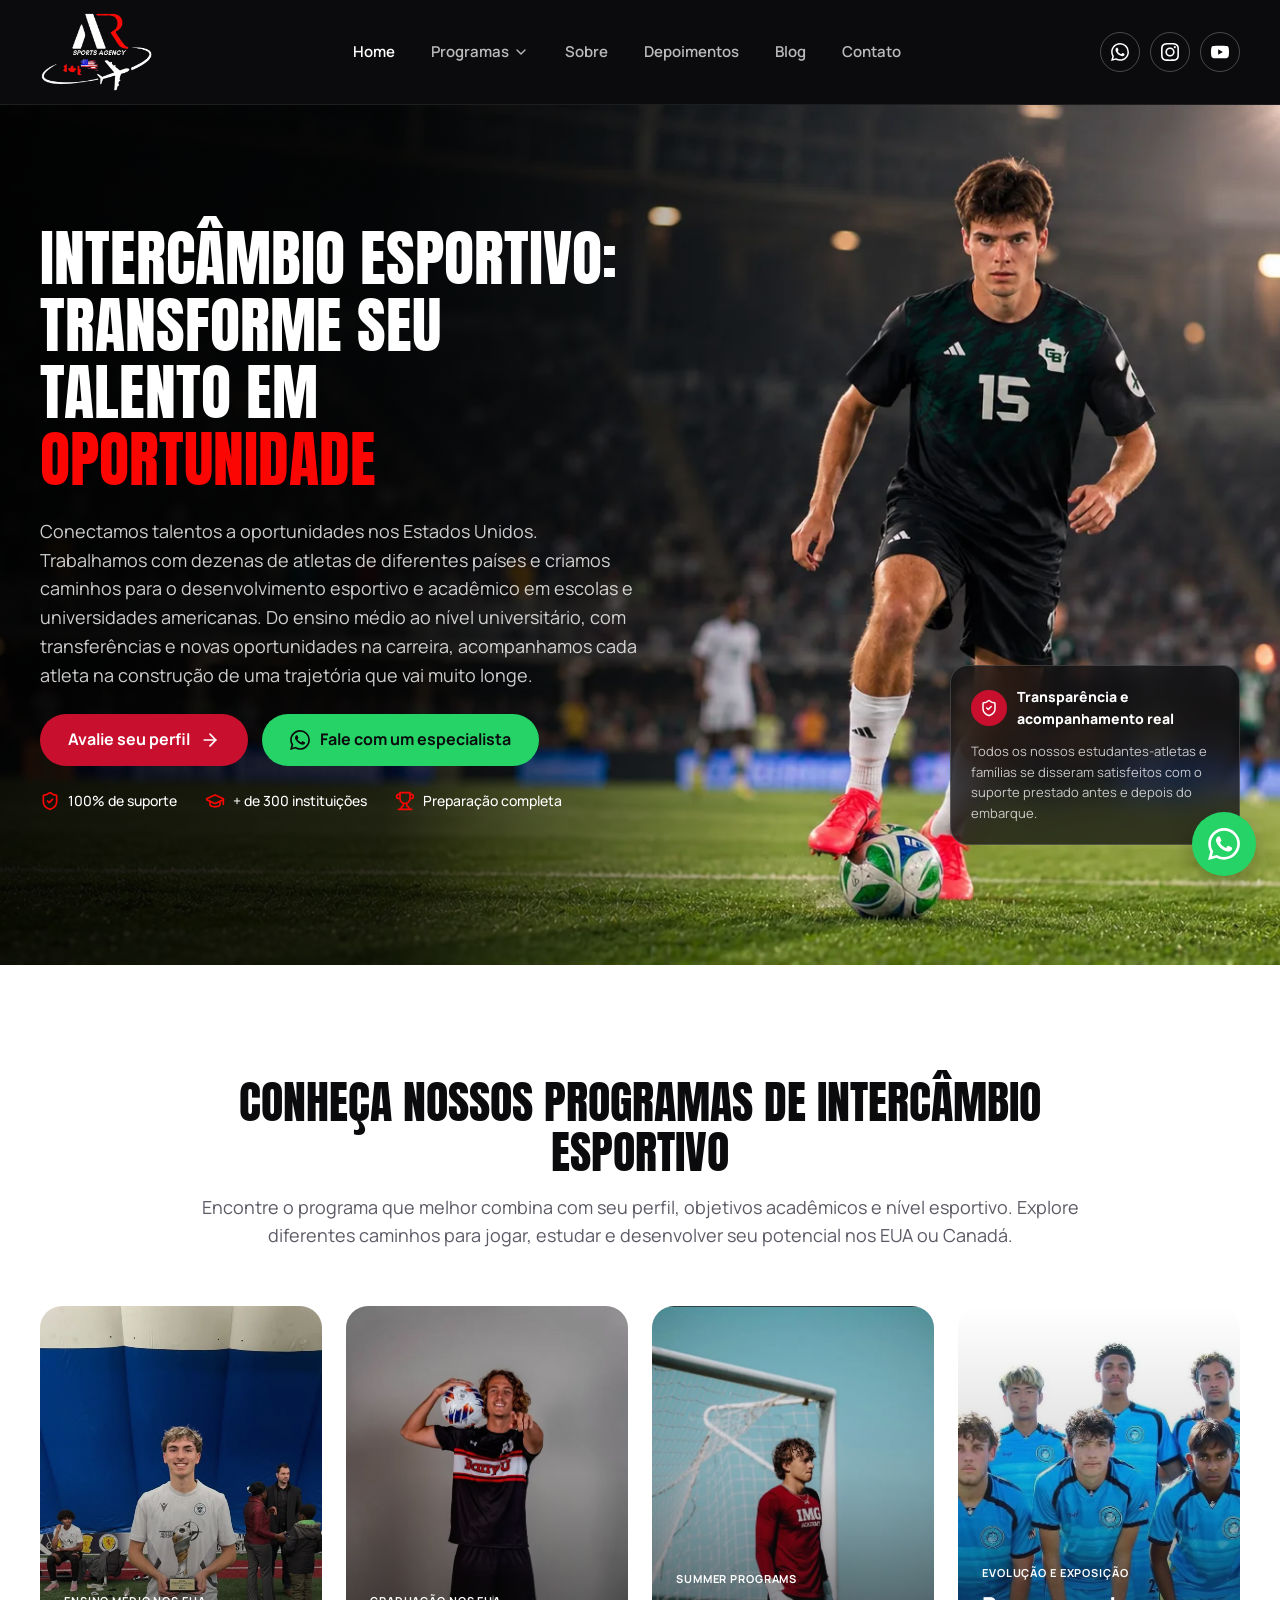
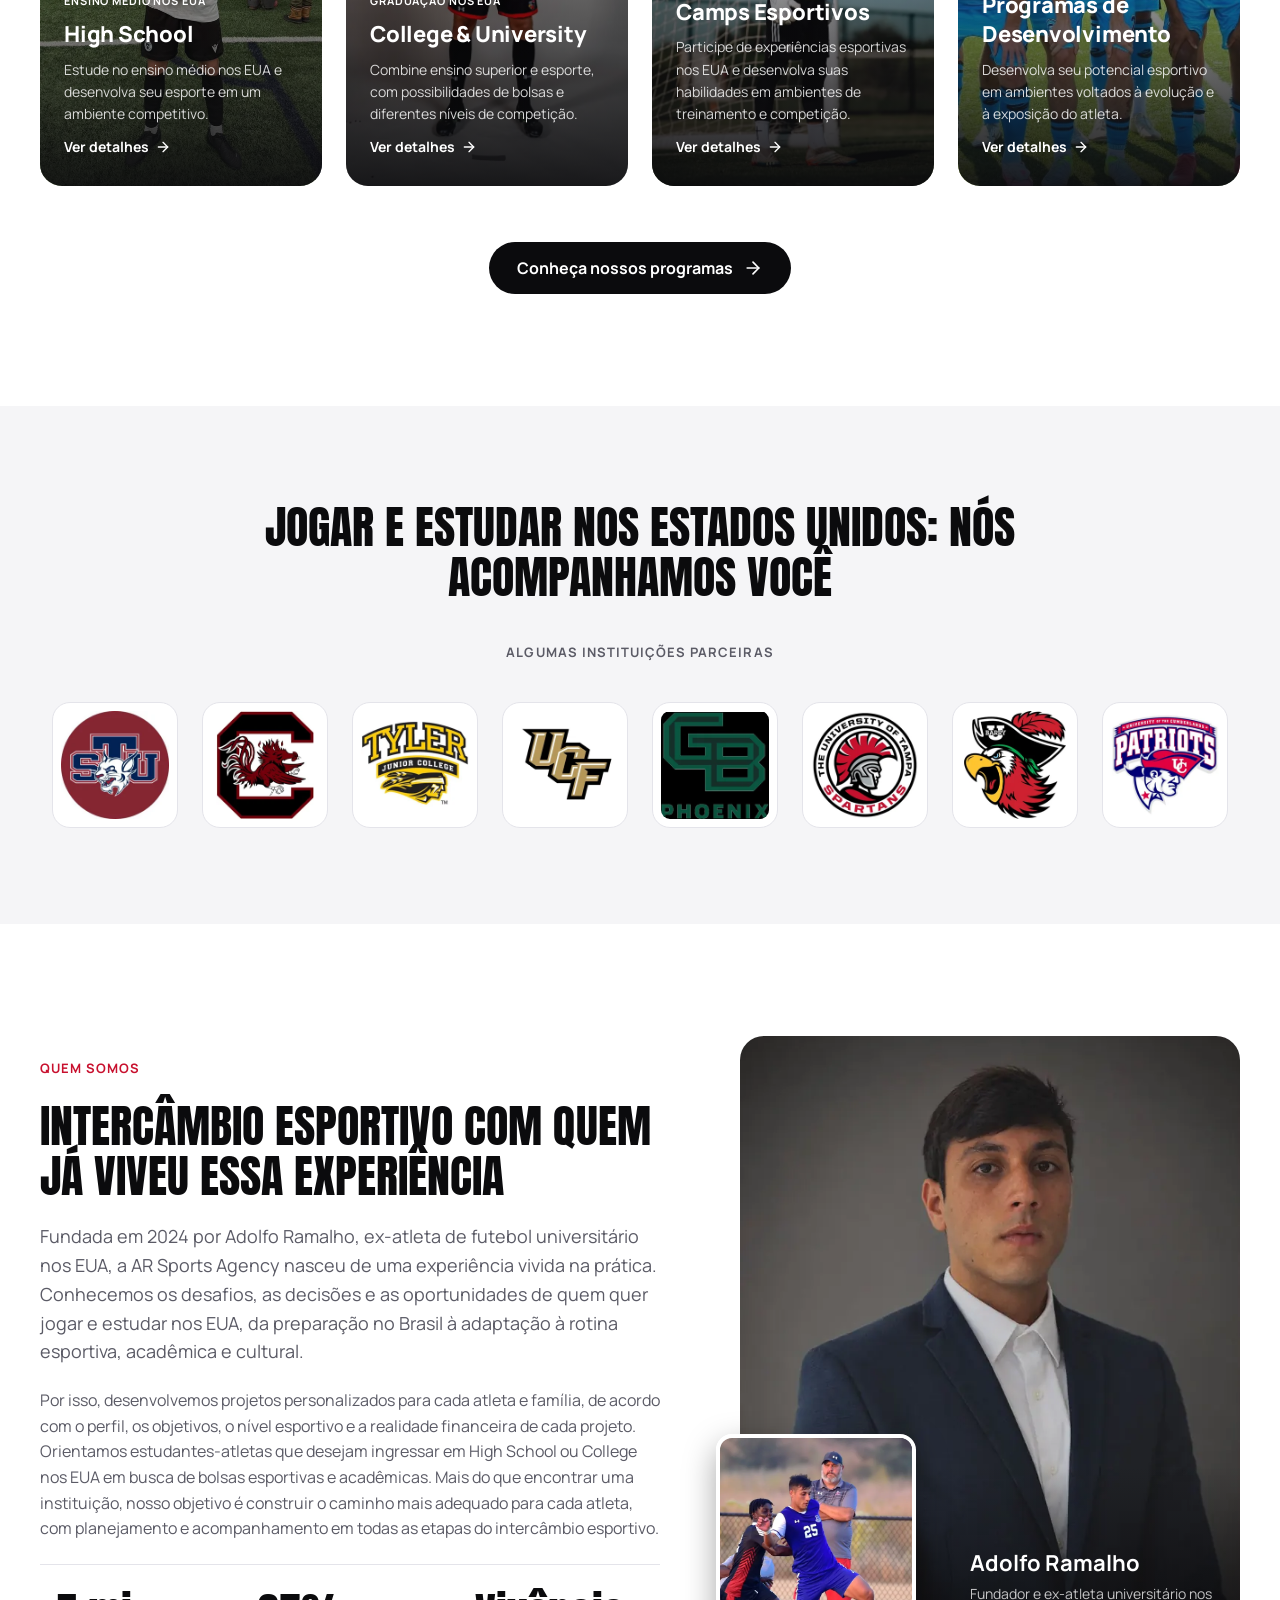
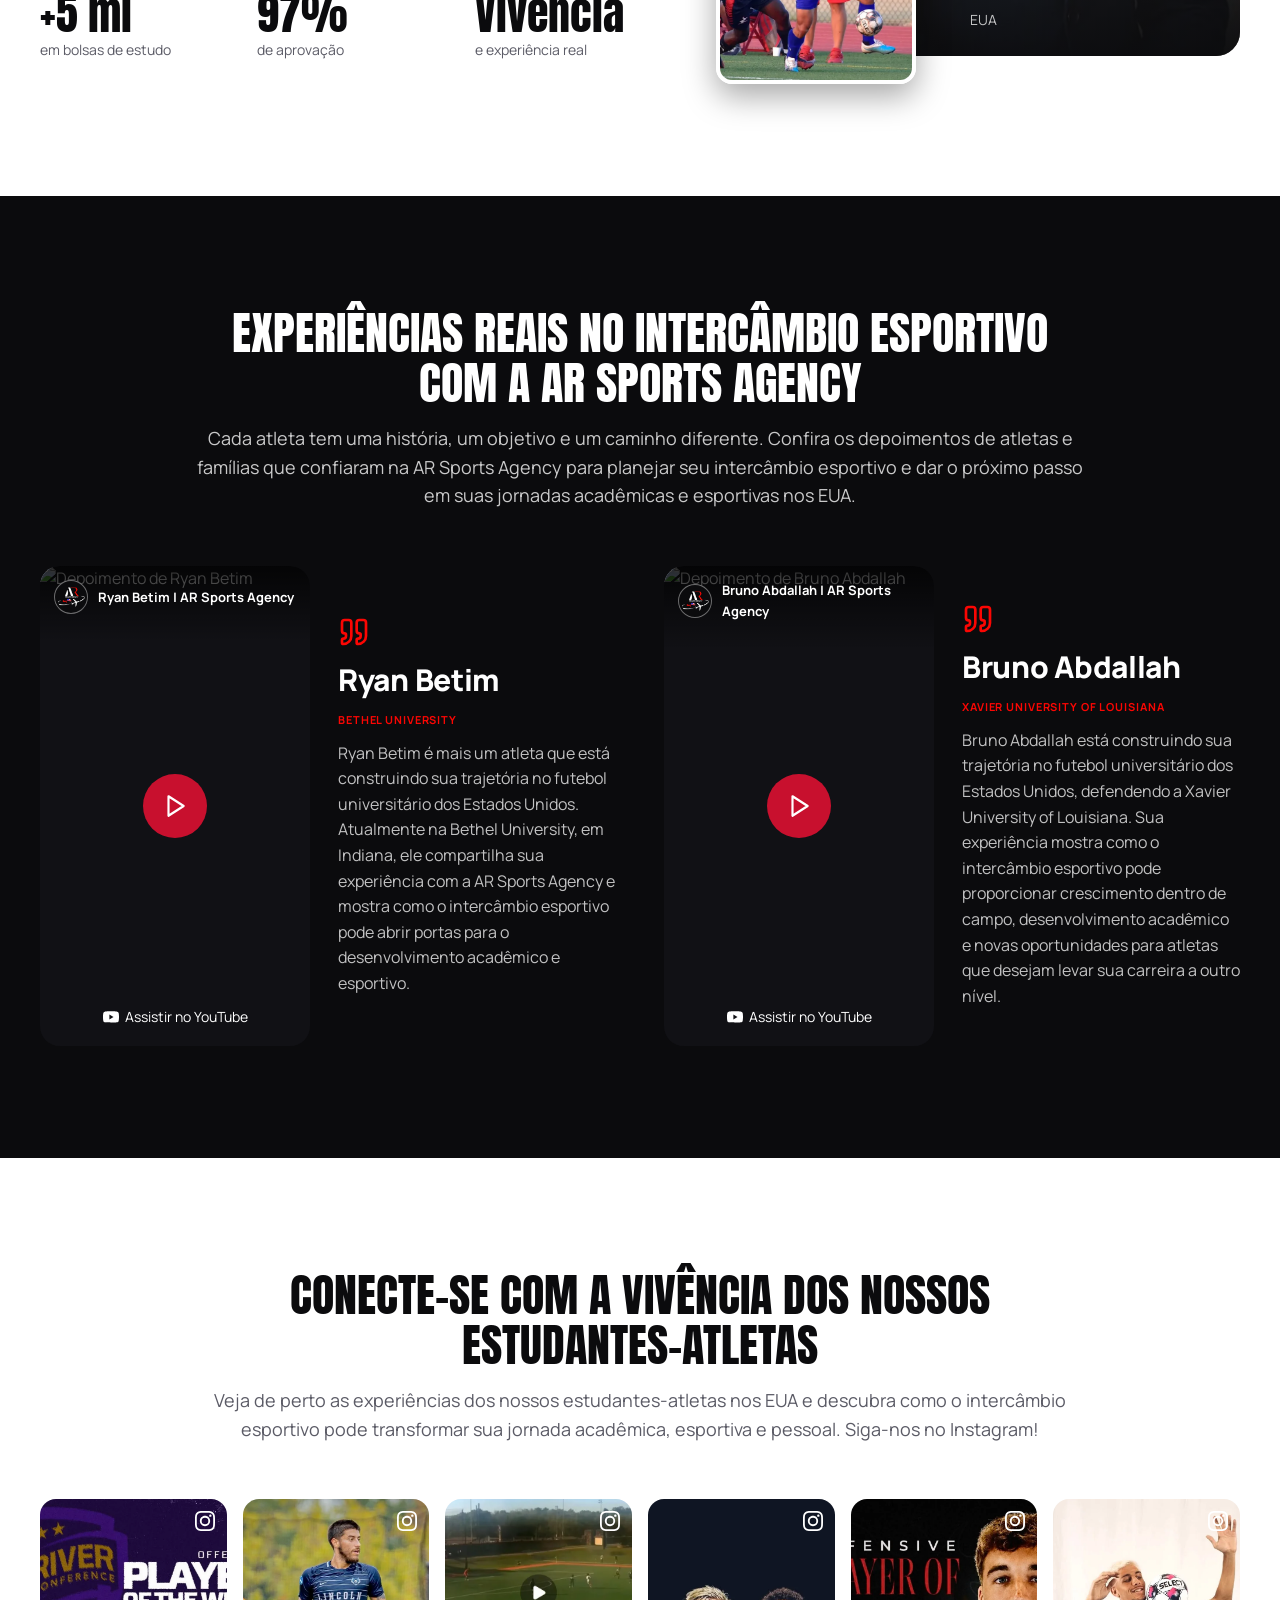
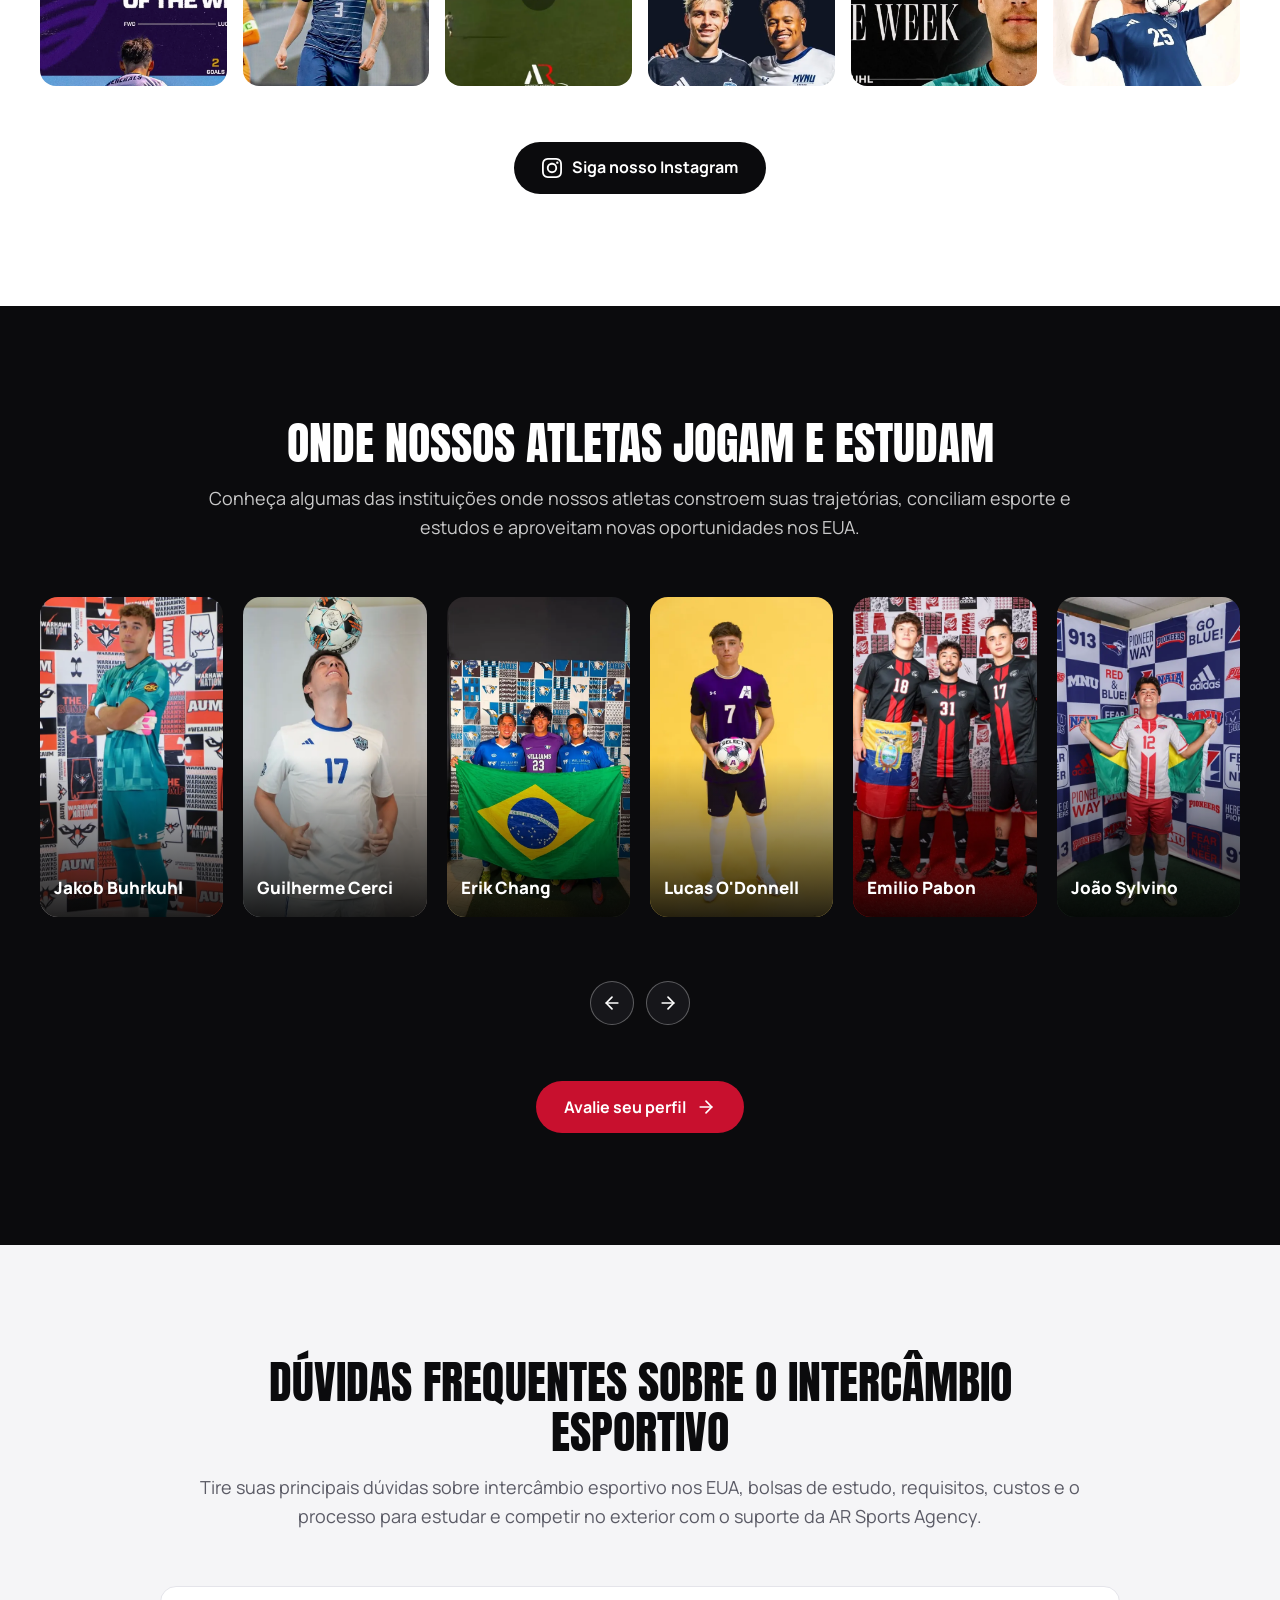
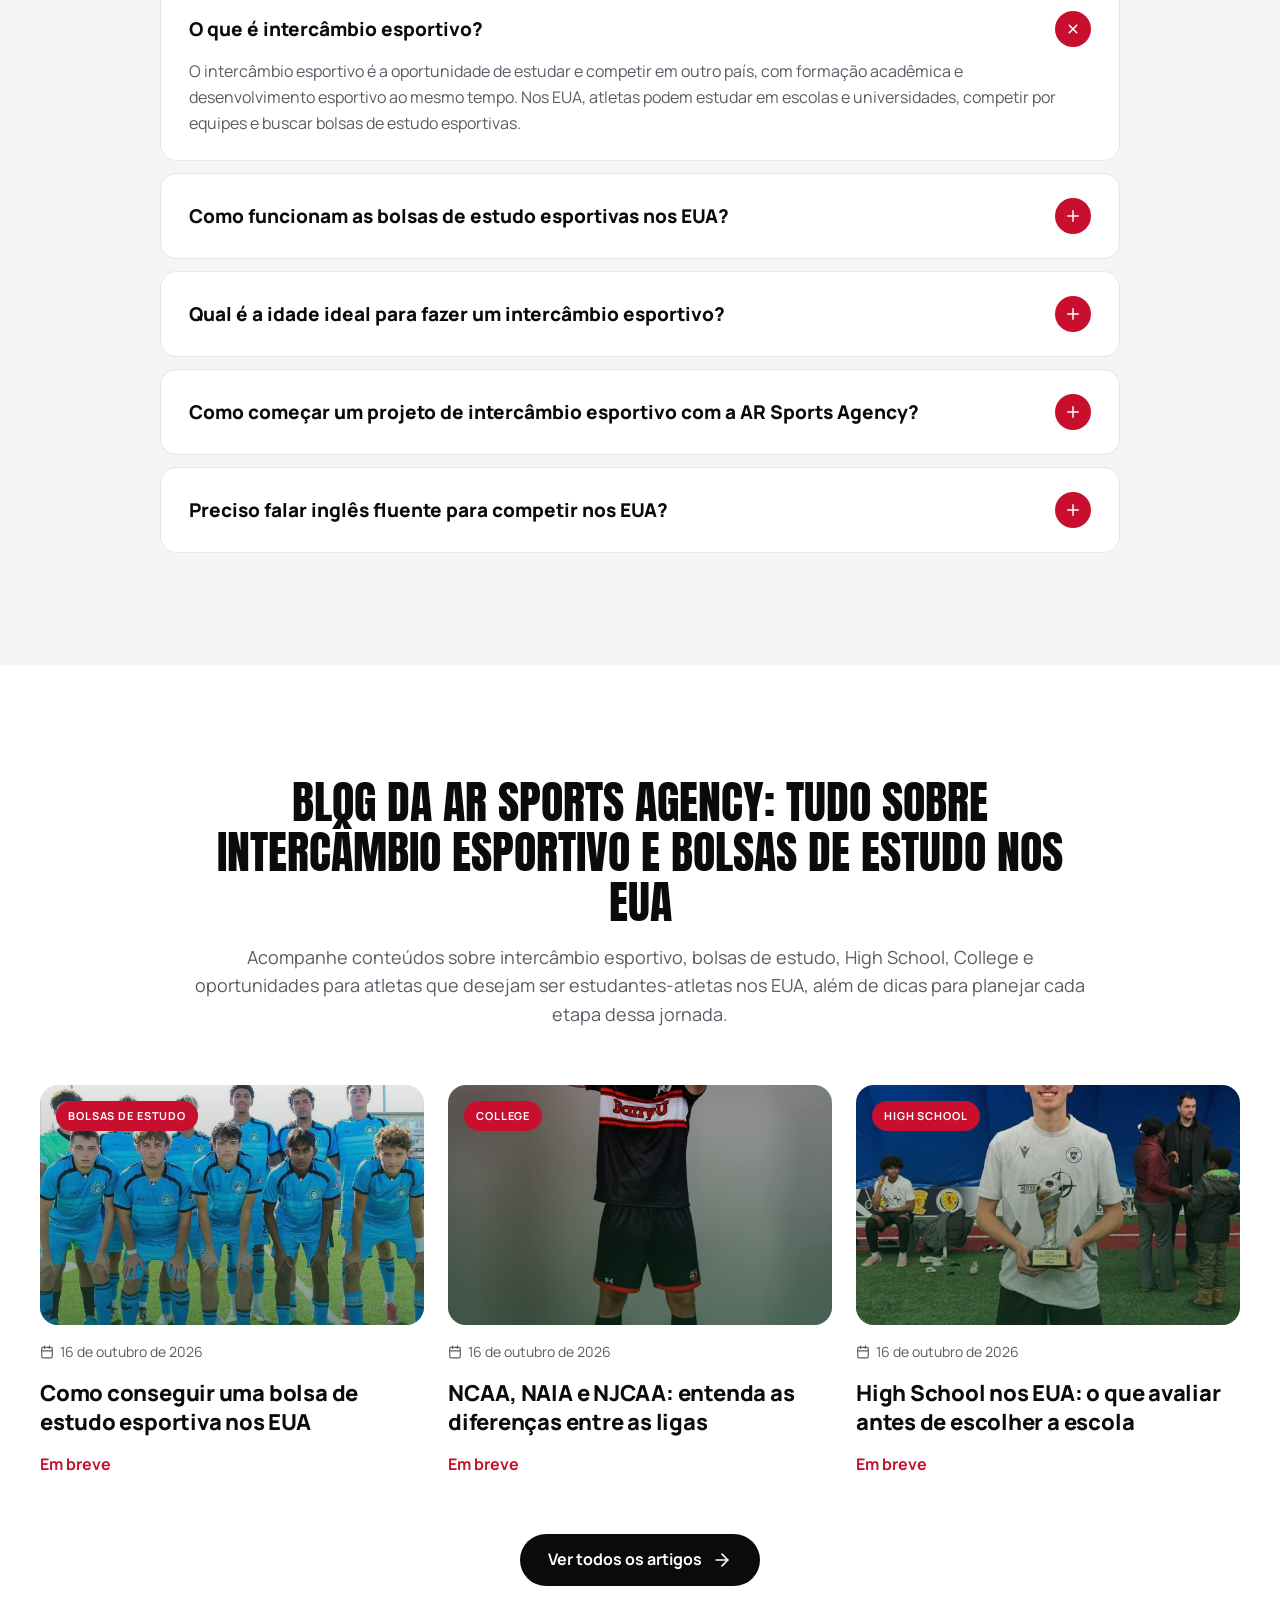
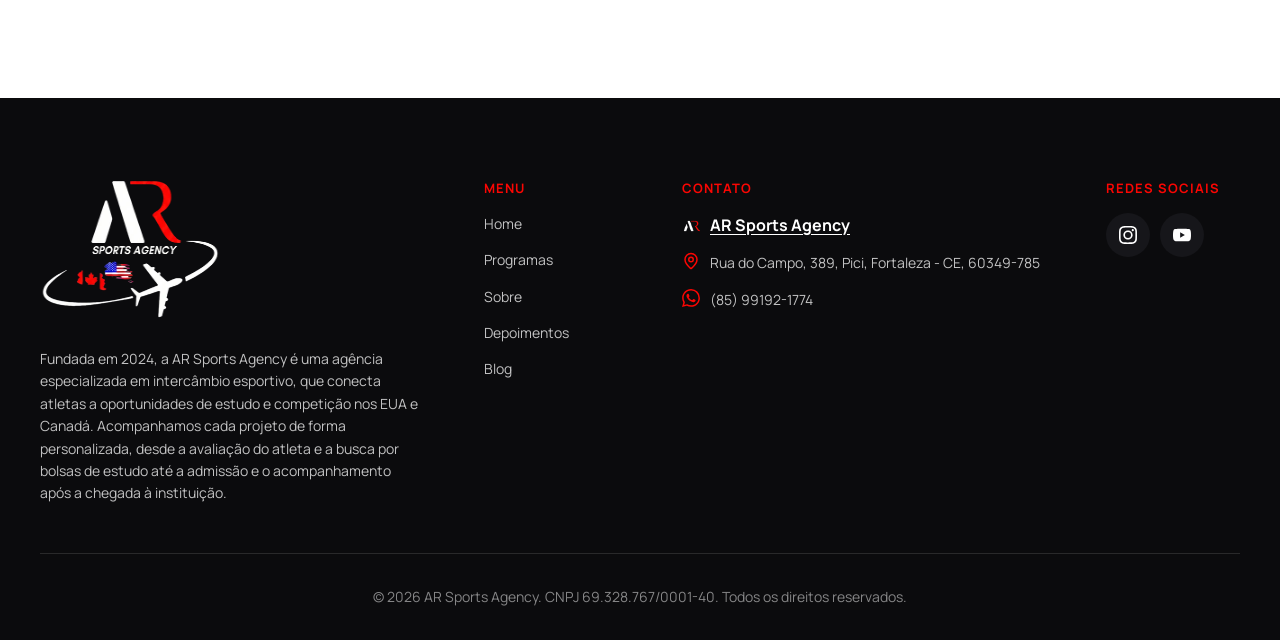
==== commit 70c64631: "Nova hero, textos, foto do fundador, favicon no rodapé e link do YouTube Co-Authored-By: Claude Opus" ====
--- a/index.html
+++ b/index.html
@@ -4,30 +4,30 @@
 <link rel="icon" href="./favicon.png"><meta name="theme-color" content="#0B0B0D">
 <link rel="preconnect" href="https://fonts.googleapis.com"><link rel="preconnect" href="https://fonts.gstatic.com" crossorigin>
 <link href="https://fonts.googleapis.com/css2?family=Anton&family=Manrope:wght@400;500;600;700;800&display=swap" rel="stylesheet">
-<link rel="stylesheet" href="./assets/css/style.css?v=4"><script type="application/ld+json">{"@context": "https://schema.org", "@type": "Organization", "name": "AR Sports Agency", "url": "https://arsportsagency.com.br/", "logo": "https://arsportsagency.com.br/assets/img/logo.png", "email": "aramalho@arsportsagency.com.br", "telephone": "+55 85 99192-1774", "hasMap": "https://share.google/sRumZk0qRqVlAinR0", "foundingDate": "2024", "founder": {"@type": "Person", "name": "Adolfo Ramalho"}, "address": {"@type": "PostalAddress", "streetAddress": "Rua do Campo, 389, Pici", "postalCode": "60349-785", "addressLocality": "Fortaleza", "addressRegion": "CE", "addressCountry": "BR"}, "sameAs": ["https://www.instagram.com/arsportsagency_/", "https://www.youtube.com/@arsportsagency"], "slogan": "#TransformandoTalentosEmOportunidades"}</script><script type="application/ld+json">{"@context": "https://schema.org", "@type": "FAQPage", "mainEntity": [{"@type": "Question", "name": "O que é intercâmbio esportivo?", "acceptedAnswer": {"@type": "Answer", "text": "O intercâmbio esportivo é a oportunidade de estudar e competir em outro país, com formação acadêmica e desenvolvimento esportivo ao mesmo tempo. Nos EUA, atletas podem estudar em escolas e universidades, competir por equipes e buscar bolsas de estudo esportivas."}}, {"@type": "Question", "name": "Como funcionam as bolsas de estudo esportivas nos EUA?", "acceptedAnswer": {"@type": "Answer", "text": "As bolsas esportivas são oferecidas por escolas e universidades para atletas que atendem aos requisitos esportivos e acadêmicos. O valor varia conforme a instituição, a modalidade, o nível esportivo e o perfil do atleta, e pode reduzir significativamente os custos do programa."}}, {"@type": "Question", "name": "Qual é a idade ideal para fazer um intercâmbio esportivo?", "acceptedAnswer": {"@type": "Answer", "text": "Não existe uma idade única ideal. O momento adequado depende da idade, do nível esportivo, do histórico acadêmico e dos objetivos do atleta. Existem oportunidades para estudantes do ensino médio e para atletas que desejam ingressar ou continuar os estudos em universidades nos EUA."}}, {"@type": "Question", "name": "Como começar um projeto de intercâmbio esportivo com a AR Sports Agency?", "acceptedAnswer": {"@type": "Answer", "text": "O primeiro passo é a avaliação do perfil do atleta. Analisamos idade, histórico acadêmico, nível esportivo, objetivos e orçamento para desenvolver uma estratégia personalizada e buscar oportunidades em escolas e universidades alinhadas ao seu perfil."}}, {"@type": "Question", "name": "Preciso falar inglês fluente para competir nos EUA?", "acceptedAnswer": {"@type": "Answer", "text": "Não necessariamente. O nível de inglês exigido varia conforme a instituição e o programa. Muitos atletas iniciam o intercâmbio esportivo sem fluência e desenvolvem o idioma durante a experiência. A AR Sports Agency avalia o nível de inglês para indicar opções adequadas."}}]}</script></head>
+<link rel="stylesheet" href="./assets/css/style.css?v=5"><script type="application/ld+json">{"@context": "https://schema.org", "@type": "Organization", "name": "AR Sports Agency", "url": "https://arsportsagency.com.br/", "logo": "https://arsportsagency.com.br/assets/img/logo.png", "email": "aramalho@arsportsagency.com.br", "telephone": "+55 85 99192-1774", "hasMap": "https://share.google/sRumZk0qRqVlAinR0", "foundingDate": "2024", "founder": {"@type": "Person", "name": "Adolfo Ramalho"}, "address": {"@type": "PostalAddress", "streetAddress": "Rua do Campo, 389, Pici", "postalCode": "60349-785", "addressLocality": "Fortaleza", "addressRegion": "CE", "addressCountry": "BR"}, "sameAs": ["https://www.instagram.com/arsportsagency_/", "https://www.youtube.com/@arsportsagency2024"], "slogan": "#TransformandoTalentosEmOportunidades"}</script><script type="application/ld+json">{"@context": "https://schema.org", "@type": "FAQPage", "mainEntity": [{"@type": "Question", "name": "O que é intercâmbio esportivo?", "acceptedAnswer": {"@type": "Answer", "text": "O intercâmbio esportivo é a oportunidade de estudar e competir em outro país, com formação acadêmica e desenvolvimento esportivo ao mesmo tempo. Nos EUA, atletas podem estudar em escolas e universidades, competir por equipes e buscar bolsas de estudo esportivas."}}, {"@type": "Question", "name": "Como funcionam as bolsas de estudo esportivas nos EUA?", "acceptedAnswer": {"@type": "Answer", "text": "As bolsas esportivas são oferecidas por escolas e universidades para atletas que atendem aos requisitos esportivos e acadêmicos. O valor varia conforme a instituição, a modalidade, o nível esportivo e o perfil do atleta, e pode reduzir significativamente os custos do programa."}}, {"@type": "Question", "name": "Qual é a idade ideal para fazer um intercâmbio esportivo?", "acceptedAnswer": {"@type": "Answer", "text": "Não existe uma idade única ideal. O momento adequado depende da idade, do nível esportivo, do histórico acadêmico e dos objetivos do atleta. Existem oportunidades para estudantes do ensino médio e para atletas que desejam ingressar ou continuar os estudos em universidades nos EUA."}}, {"@type": "Question", "name": "Como começar um projeto de intercâmbio esportivo com a AR Sports Agency?", "acceptedAnswer": {"@type": "Answer", "text": "O primeiro passo é a avaliação do perfil do atleta. Analisamos idade, histórico acadêmico, nível esportivo, objetivos e orçamento para desenvolver uma estratégia personalizada e buscar oportunidades em escolas e universidades alinhadas ao seu perfil."}}, {"@type": "Question", "name": "Preciso falar inglês fluente para competir nos EUA?", "acceptedAnswer": {"@type": "Answer", "text": "Não necessariamente. O nível de inglês exigido varia conforme a instituição e o programa. Muitos atletas iniciam o intercâmbio esportivo sem fluência e desenvolvem o idioma durante a experiência. A AR Sports Agency avalia o nível de inglês para indicar opções adequadas."}}]}</script></head>
 <body id="topo"><header class="header"><div class="container">
 <a class="logo" href="./index.html" aria-label="AR Sports Agency, página inicial"><img src="./assets/img/logo-full.webp" alt="AR Sports Agency" width="113" height="80"></a>
-<nav class="nav" aria-label="Menu principal"><a href="./index.html" class="ativo" aria-current="page">Home</a><div class="drop"><a href="./programas/index.html">Programas <svg aria-hidden="true" focusable="false" xmlns="http://www.w3.org/2000/svg" width="24" height="24" viewBox="0 0 24 24" fill="none" stroke="currentColor" stroke-width="2" stroke-linecap="round" stroke-linejoin="round"><path d="m6 9 6 6 6-6"/></svg></a><div class="drop-menu"><a href="./high-school/index.html"><span class="ic"><svg aria-hidden="true" focusable="false" xmlns="http://www.w3.org/2000/svg" width="24" height="24" viewBox="0 0 24 24" fill="none" stroke="currentColor" stroke-width="2" stroke-linecap="round" stroke-linejoin="round" > <path d="M21.42 10.922a1 1 0 0 0-.019-1.838L12.83 5.18a2 2 0 0 0-1.66 0L2.6 9.08a1 1 0 0 0 0 1.832l8.57 3.908a2 2 0 0 0 1.66 0z" /> <path d="M22 10v6" /> <path d="M6 12.5V16a6 3 0 0 0 12 0v-3.5" /> </svg></span><span><b>High School</b><span>Ensino Médio nos EUA</span></span></a><a href="./college-university/index.html"><span class="ic"><svg aria-hidden="true" focusable="false" xmlns="http://www.w3.org/2000/svg" width="24" height="24" viewBox="0 0 24 24" fill="none" stroke="currentColor" stroke-width="2" stroke-linecap="round" stroke-linejoin="round" > <path d="M6 9H4.5a2.5 2.5 0 0 1 0-5H6" /> <path d="M18 9h1.5a2.5 2.5 0 0 0 0-5H18" /> <path d="M4 22h16" /> <path d="M10 14.66V17c0 .55-.47.98-.97 1.21C7.85 18.75 7 20.24 7 22" /> <path d="M14 14.66V17c0 .55.47.98.97 1.21C16.15 18.75 17 20.24 17 22" /> <path d="M18 2H6v7a6 6 0 0 0 12 0V2Z" /> </svg></span><span><b>College & University</b><span>Graduação com bolsa nos EUA</span></span></a><a href="./programas-de-desenvolvimento/index.html"><span class="ic"><svg aria-hidden="true" focusable="false" xmlns="http://www.w3.org/2000/svg" width="24" height="24" viewBox="0 0 24 24" fill="none" stroke="currentColor" stroke-width="2" stroke-linecap="round" stroke-linejoin="round" > <path d="M14.4 14.4 9.6 9.6" /> <path d="M18.657 21.485a2 2 0 1 1-2.829-2.828l-1.767 1.768a2 2 0 1 1-2.829-2.829l6.364-6.364a2 2 0 1 1 2.829 2.829l-1.768 1.767a2 2 0 1 1 2.828 2.829z" /> <path d="m21.5 21.5-1.4-1.4" /> <path d="M3.9 3.9 2.5 2.5" /> <path d="M6.404 12.768a2 2 0 1 1-2.829-2.829l1.768-1.767a2 2 0 1 1-2.828-2.829l2.828-2.828a2 2 0 1 1 2.829 2.828l1.767-1.768a2 2 0 1 1 2.829 2.829z" /> </svg></span><span><b>Programas de Desenvolvimento</b><span>Evolução e exposição do atleta</span></span></a><a href="./camps-summer-programs/index.html"><span class="ic"><svg aria-hidden="true" focusable="false" xmlns="http://www.w3.org/2000/svg" width="24" height="24" viewBox="0 0 24 24" fill="none" stroke="currentColor" stroke-width="2" stroke-linecap="round" stroke-linejoin="round" > <path d="M17.8 19.2 16 11l3.5-3.5C21 6 21.5 4 21 3c-1-.5-3 0-4.5 1.5L13 8 4.8 6.2c-.5-.1-.9.1-1.1.5l-.3.5c-.2.5-.1 1 .3 1.3L9 12l-2 3H4l-1 1 3 2 2 3 1-1v-3l3-2 3.5 5.3c.3.4.8.5 1.3.3l.5-.2c.4-.3.6-.7.5-1.2z" /> </svg></span><span><b>Camps Esportivos</b><span>Summer Programs nos EUA</span></span></a><a class="todos" href="./programas/index.html">Ver todos os programas <svg aria-hidden="true" focusable="false" xmlns="http://www.w3.org/2000/svg" width="24" height="24" viewBox="0 0 24 24" fill="none" stroke="currentColor" stroke-width="2" stroke-linecap="round" stroke-linejoin="round" > <path d="M5 12h14" /> <path d="m12 5 7 7-7 7" /> </svg></a></div></div><a href="./sobre/index.html">Sobre</a><a href="./depoimentos/index.html">Depoimentos</a><a href="./blog/index.html">Blog</a><a href="./contato/index.html">Contato</a><div class="redes" hidden-desktop><a href="https://wa.me/18706049892?text=Ol%C3%A1%21%20Vim%20pelo%20site%20da%20AR%20Sports%20Agency%20e%20quero%20falar%20com%20um%20especialista%20sobre%20o%20interc%C3%A2mbio%20esportivo." target="_blank" rel="noopener" aria-label="WhatsApp"><svg aria-hidden="true" focusable="false" width="24" height="24" viewBox="0 0 24 24" xmlns="http://www.w3.org/2000/svg"><path fill="currentColor" d="M17.472 14.382c-.297-.149-1.758-.867-2.03-.967-.273-.099-.471-.148-.67.15-.197.297-.767.966-.94 1.164-.173.199-.347.223-.644.075-.297-.15-1.255-.463-2.39-1.475-.883-.788-1.48-1.761-1.653-2.059-.173-.297-.018-.458.13-.606.134-.133.298-.347.446-.52.149-.174.198-.298.298-.497.099-.198.05-.371-.025-.52-.075-.149-.669-1.612-.916-2.207-.242-.579-.487-.5-.669-.51-.173-.008-.371-.01-.57-.01-.198 0-.52.074-.792.372-.272.297-1.04 1.016-1.04 2.479 0 1.462 1.065 2.875 1.213 3.074.149.198 2.096 3.2 5.077 4.487.709.306 1.262.489 1.694.625.712.227 1.36.195 1.871.118.571-.085 1.758-.719 2.006-1.413.248-.694.248-1.289.173-1.413-.074-.124-.272-.198-.57-.347m-5.421 7.403h-.004a9.87 9.87 0 01-5.031-1.378l-.361-.214-3.741.982.998-3.648-.235-.374a9.86 9.86 0 01-1.51-5.26c.001-5.45 4.436-9.884 9.888-9.884 2.64 0 5.122 1.03 6.988 2.898a9.825 9.825 0 012.893 6.994c-.003 5.45-4.437 9.884-9.885 9.884m8.413-18.297A11.815 11.815 0 0012.05 0C5.495 0 .16 5.335.157 11.892c0 2.096.547 4.142 1.588 5.945L.057 24l6.305-1.654a11.882 11.882 0 005.683 1.448h.005c6.554 0 11.89-5.335 11.893-11.893a11.821 11.821 0 00-3.48-8.413Z"/></svg></a><a href="https://www.instagram.com/arsportsagency_/" target="_blank" rel="noopener" aria-label="Instagram"><svg aria-hidden="true" focusable="false" width="24" height="24" viewBox="0 0 24 24" xmlns="http://www.w3.org/2000/svg"><path fill="currentColor" d="M7.0301.084c-1.2768.0602-2.1487.264-2.911.5634-.7888.3075-1.4575.72-2.1228 1.3877-.6652.6677-1.075 1.3368-1.3802 2.127-.2954.7638-.4956 1.6365-.552 2.914-.0564 1.2775-.0689 1.6882-.0626 4.947.0062 3.2586.0206 3.6671.0825 4.9473.061 1.2765.264 2.1482.5635 2.9107.308.7889.72 1.4573 1.388 2.1228.6679.6655 1.3365 1.0743 2.1285 1.38.7632.295 1.6361.4961 2.9134.552 1.2773.056 1.6884.069 4.9462.0627 3.2578-.0062 3.668-.0207 4.9478-.0814 1.28-.0607 2.147-.2652 2.9098-.5633.7889-.3086 1.4578-.72 2.1228-1.3881.665-.6682 1.0745-1.3378 1.3795-2.1284.2957-.7632.4966-1.636.552-2.9124.056-1.2809.0692-1.6898.063-4.948-.0063-3.2583-.021-3.6668-.0817-4.9465-.0607-1.2797-.264-2.1487-.5633-2.9117-.3084-.7889-.72-1.4568-1.3876-2.1228C21.2982 1.33 20.628.9208 19.8378.6165 19.074.321 18.2017.1197 16.9244.0645 15.6471.0093 15.236-.005 11.977.0014 8.718.0076 8.31.0215 7.0301.0839m.1402 21.6932c-1.17-.0509-1.8053-.2453-2.2287-.408-.5606-.216-.96-.4771-1.3819-.895-.422-.4178-.6811-.8186-.9-1.378-.1644-.4234-.3624-1.058-.4171-2.228-.0595-1.2645-.072-1.6442-.079-4.848-.007-3.2037.0053-3.583.0607-4.848.05-1.169.2456-1.805.408-2.2282.216-.5613.4762-.96.895-1.3816.4188-.4217.8184-.6814 1.3783-.9003.423-.1651 1.0575-.3614 2.227-.4171 1.2655-.06 1.6447-.072 4.848-.079 3.2033-.007 3.5835.005 4.8495.0608 1.169.0508 1.8053.2445 2.228.408.5608.216.96.4754 1.3816.895.4217.4194.6816.8176.9005 1.3787.1653.4217.3617 1.056.4169 2.2263.0602 1.2655.0739 1.645.0796 4.848.0058 3.203-.0055 3.5834-.061 4.848-.051 1.17-.245 1.8055-.408 2.2294-.216.5604-.4763.96-.8954 1.3814-.419.4215-.8181.6811-1.3783.9-.4224.1649-1.0577.3617-2.2262.4174-1.2656.0595-1.6448.072-4.8493.079-3.2045.007-3.5825-.006-4.848-.0608M16.953 5.5864A1.44 1.44 0 1 0 18.39 4.144a1.44 1.44 0 0 0-1.437 1.4424M5.8385 12.012c.0067 3.4032 2.7706 6.1557 6.173 6.1493 3.4026-.0065 6.157-2.7701 6.1506-6.1733-.0065-3.4032-2.771-6.1565-6.174-6.1498-3.403.0067-6.156 2.771-6.1496 6.1738M8 12.0077a4 4 0 1 1 4.008 3.9921A3.9996 3.9996 0 0 1 8 12.0077"/></svg></a><a href="https://www.youtube.com/@arsportsagency" target="_blank" rel="noopener" aria-label="YouTube"><svg aria-hidden="true" focusable="false" width="24" height="24" viewBox="0 0 24 24" xmlns="http://www.w3.org/2000/svg"><path fill="currentColor" d="M23.498 6.186a3.016 3.016 0 0 0-2.122-2.136C19.505 3.545 12 3.545 12 3.545s-7.505 0-9.377.505A3.017 3.017 0 0 0 .502 6.186C0 8.07 0 12 0 12s0 3.93.502 5.814a3.016 3.016 0 0 0 2.122 2.136c1.871.505 9.376.505 9.376.505s7.505 0 9.377-.505a3.015 3.015 0 0 0 2.122-2.136C24 15.93 24 12 24 12s0-3.93-.502-5.814zM9.545 15.568V8.432L15.818 12l-6.273 3.568z"/></svg></a></div></nav>
-<div class="redes topo-redes"><a href="https://wa.me/18706049892?text=Ol%C3%A1%21%20Vim%20pelo%20site%20da%20AR%20Sports%20Agency%20e%20quero%20falar%20com%20um%20especialista%20sobre%20o%20interc%C3%A2mbio%20esportivo." target="_blank" rel="noopener" aria-label="WhatsApp"><svg aria-hidden="true" focusable="false" width="24" height="24" viewBox="0 0 24 24" xmlns="http://www.w3.org/2000/svg"><path fill="currentColor" d="M17.472 14.382c-.297-.149-1.758-.867-2.03-.967-.273-.099-.471-.148-.67.15-.197.297-.767.966-.94 1.164-.173.199-.347.223-.644.075-.297-.15-1.255-.463-2.39-1.475-.883-.788-1.48-1.761-1.653-2.059-.173-.297-.018-.458.13-.606.134-.133.298-.347.446-.52.149-.174.198-.298.298-.497.099-.198.05-.371-.025-.52-.075-.149-.669-1.612-.916-2.207-.242-.579-.487-.5-.669-.51-.173-.008-.371-.01-.57-.01-.198 0-.52.074-.792.372-.272.297-1.04 1.016-1.04 2.479 0 1.462 1.065 2.875 1.213 3.074.149.198 2.096 3.2 5.077 4.487.709.306 1.262.489 1.694.625.712.227 1.36.195 1.871.118.571-.085 1.758-.719 2.006-1.413.248-.694.248-1.289.173-1.413-.074-.124-.272-.198-.57-.347m-5.421 7.403h-.004a9.87 9.87 0 01-5.031-1.378l-.361-.214-3.741.982.998-3.648-.235-.374a9.86 9.86 0 01-1.51-5.26c.001-5.45 4.436-9.884 9.888-9.884 2.64 0 5.122 1.03 6.988 2.898a9.825 9.825 0 012.893 6.994c-.003 5.45-4.437 9.884-9.885 9.884m8.413-18.297A11.815 11.815 0 0012.05 0C5.495 0 .16 5.335.157 11.892c0 2.096.547 4.142 1.588 5.945L.057 24l6.305-1.654a11.882 11.882 0 005.683 1.448h.005c6.554 0 11.89-5.335 11.893-11.893a11.821 11.821 0 00-3.48-8.413Z"/></svg></a><a href="https://www.instagram.com/arsportsagency_/" target="_blank" rel="noopener" aria-label="Instagram"><svg aria-hidden="true" focusable="false" width="24" height="24" viewBox="0 0 24 24" xmlns="http://www.w3.org/2000/svg"><path fill="currentColor" d="M7.0301.084c-1.2768.0602-2.1487.264-2.911.5634-.7888.3075-1.4575.72-2.1228 1.3877-.6652.6677-1.075 1.3368-1.3802 2.127-.2954.7638-.4956 1.6365-.552 2.914-.0564 1.2775-.0689 1.6882-.0626 4.947.0062 3.2586.0206 3.6671.0825 4.9473.061 1.2765.264 2.1482.5635 2.9107.308.7889.72 1.4573 1.388 2.1228.6679.6655 1.3365 1.0743 2.1285 1.38.7632.295 1.6361.4961 2.9134.552 1.2773.056 1.6884.069 4.9462.0627 3.2578-.0062 3.668-.0207 4.9478-.0814 1.28-.0607 2.147-.2652 2.9098-.5633.7889-.3086 1.4578-.72 2.1228-1.3881.665-.6682 1.0745-1.3378 1.3795-2.1284.2957-.7632.4966-1.636.552-2.9124.056-1.2809.0692-1.6898.063-4.948-.0063-3.2583-.021-3.6668-.0817-4.9465-.0607-1.2797-.264-2.1487-.5633-2.9117-.3084-.7889-.72-1.4568-1.3876-2.1228C21.2982 1.33 20.628.9208 19.8378.6165 19.074.321 18.2017.1197 16.9244.0645 15.6471.0093 15.236-.005 11.977.0014 8.718.0076 8.31.0215 7.0301.0839m.1402 21.6932c-1.17-.0509-1.8053-.2453-2.2287-.408-.5606-.216-.96-.4771-1.3819-.895-.422-.4178-.6811-.8186-.9-1.378-.1644-.4234-.3624-1.058-.4171-2.228-.0595-1.2645-.072-1.6442-.079-4.848-.007-3.2037.0053-3.583.0607-4.848.05-1.169.2456-1.805.408-2.2282.216-.5613.4762-.96.895-1.3816.4188-.4217.8184-.6814 1.3783-.9003.423-.1651 1.0575-.3614 2.227-.4171 1.2655-.06 1.6447-.072 4.848-.079 3.2033-.007 3.5835.005 4.8495.0608 1.169.0508 1.8053.2445 2.228.408.5608.216.96.4754 1.3816.895.4217.4194.6816.8176.9005 1.3787.1653.4217.3617 1.056.4169 2.2263.0602 1.2655.0739 1.645.0796 4.848.0058 3.203-.0055 3.5834-.061 4.848-.051 1.17-.245 1.8055-.408 2.2294-.216.5604-.4763.96-.8954 1.3814-.419.4215-.8181.6811-1.3783.9-.4224.1649-1.0577.3617-2.2262.4174-1.2656.0595-1.6448.072-4.8493.079-3.2045.007-3.5825-.006-4.848-.0608M16.953 5.5864A1.44 1.44 0 1 0 18.39 4.144a1.44 1.44 0 0 0-1.437 1.4424M5.8385 12.012c.0067 3.4032 2.7706 6.1557 6.173 6.1493 3.4026-.0065 6.157-2.7701 6.1506-6.1733-.0065-3.4032-2.771-6.1565-6.174-6.1498-3.403.0067-6.156 2.771-6.1496 6.1738M8 12.0077a4 4 0 1 1 4.008 3.9921A3.9996 3.9996 0 0 1 8 12.0077"/></svg></a><a href="https://www.youtube.com/@arsportsagency" target="_blank" rel="noopener" aria-label="YouTube"><svg aria-hidden="true" focusable="false" width="24" height="24" viewBox="0 0 24 24" xmlns="http://www.w3.org/2000/svg"><path fill="currentColor" d="M23.498 6.186a3.016 3.016 0 0 0-2.122-2.136C19.505 3.545 12 3.545 12 3.545s-7.505 0-9.377.505A3.017 3.017 0 0 0 .502 6.186C0 8.07 0 12 0 12s0 3.93.502 5.814a3.016 3.016 0 0 0 2.122 2.136c1.871.505 9.376.505 9.376.505s7.505 0 9.377-.505a3.015 3.015 0 0 0 2.122-2.136C24 15.93 24 12 24 12s0-3.93-.502-5.814zM9.545 15.568V8.432L15.818 12l-6.273 3.568z"/></svg></a></div>
+<nav class="nav" aria-label="Menu principal"><a href="./index.html" class="ativo" aria-current="page">Home</a><div class="drop"><a href="./programas/index.html">Programas <svg aria-hidden="true" focusable="false" xmlns="http://www.w3.org/2000/svg" width="24" height="24" viewBox="0 0 24 24" fill="none" stroke="currentColor" stroke-width="2" stroke-linecap="round" stroke-linejoin="round"><path d="m6 9 6 6 6-6"/></svg></a><div class="drop-menu"><a href="./high-school/index.html"><span class="ic"><svg aria-hidden="true" focusable="false" xmlns="http://www.w3.org/2000/svg" width="24" height="24" viewBox="0 0 24 24" fill="none" stroke="currentColor" stroke-width="2" stroke-linecap="round" stroke-linejoin="round" > <path d="M21.42 10.922a1 1 0 0 0-.019-1.838L12.83 5.18a2 2 0 0 0-1.66 0L2.6 9.08a1 1 0 0 0 0 1.832l8.57 3.908a2 2 0 0 0 1.66 0z" /> <path d="M22 10v6" /> <path d="M6 12.5V16a6 3 0 0 0 12 0v-3.5" /> </svg></span><span><b>High School</b><span>Ensino Médio nos EUA</span></span></a><a href="./college-university/index.html"><span class="ic"><svg aria-hidden="true" focusable="false" xmlns="http://www.w3.org/2000/svg" width="24" height="24" viewBox="0 0 24 24" fill="none" stroke="currentColor" stroke-width="2" stroke-linecap="round" stroke-linejoin="round" > <path d="M6 9H4.5a2.5 2.5 0 0 1 0-5H6" /> <path d="M18 9h1.5a2.5 2.5 0 0 0 0-5H18" /> <path d="M4 22h16" /> <path d="M10 14.66V17c0 .55-.47.98-.97 1.21C7.85 18.75 7 20.24 7 22" /> <path d="M14 14.66V17c0 .55.47.98.97 1.21C16.15 18.75 17 20.24 17 22" /> <path d="M18 2H6v7a6 6 0 0 0 12 0V2Z" /> </svg></span><span><b>College & University</b><span>Graduação com bolsa nos EUA</span></span></a><a href="./programas-de-desenvolvimento/index.html"><span class="ic"><svg aria-hidden="true" focusable="false" xmlns="http://www.w3.org/2000/svg" width="24" height="24" viewBox="0 0 24 24" fill="none" stroke="currentColor" stroke-width="2" stroke-linecap="round" stroke-linejoin="round" > <path d="M14.4 14.4 9.6 9.6" /> <path d="M18.657 21.485a2 2 0 1 1-2.829-2.828l-1.767 1.768a2 2 0 1 1-2.829-2.829l6.364-6.364a2 2 0 1 1 2.829 2.829l-1.768 1.767a2 2 0 1 1 2.828 2.829z" /> <path d="m21.5 21.5-1.4-1.4" /> <path d="M3.9 3.9 2.5 2.5" /> <path d="M6.404 12.768a2 2 0 1 1-2.829-2.829l1.768-1.767a2 2 0 1 1-2.828-2.829l2.828-2.828a2 2 0 1 1 2.829 2.828l1.767-1.768a2 2 0 1 1 2.829 2.829z" /> </svg></span><span><b>Programas de Desenvolvimento</b><span>Evolução e exposição do atleta</span></span></a><a href="./camps-summer-programs/index.html"><span class="ic"><svg aria-hidden="true" focusable="false" xmlns="http://www.w3.org/2000/svg" width="24" height="24" viewBox="0 0 24 24" fill="none" stroke="currentColor" stroke-width="2" stroke-linecap="round" stroke-linejoin="round" > <path d="M17.8 19.2 16 11l3.5-3.5C21 6 21.5 4 21 3c-1-.5-3 0-4.5 1.5L13 8 4.8 6.2c-.5-.1-.9.1-1.1.5l-.3.5c-.2.5-.1 1 .3 1.3L9 12l-2 3H4l-1 1 3 2 2 3 1-1v-3l3-2 3.5 5.3c.3.4.8.5 1.3.3l.5-.2c.4-.3.6-.7.5-1.2z" /> </svg></span><span><b>Camps Esportivos</b><span>Summer Programs nos EUA</span></span></a><a class="todos" href="./programas/index.html">Ver todos os programas <svg aria-hidden="true" focusable="false" xmlns="http://www.w3.org/2000/svg" width="24" height="24" viewBox="0 0 24 24" fill="none" stroke="currentColor" stroke-width="2" stroke-linecap="round" stroke-linejoin="round" > <path d="M5 12h14" /> <path d="m12 5 7 7-7 7" /> </svg></a></div></div><a href="./sobre/index.html">Sobre</a><a href="./depoimentos/index.html">Depoimentos</a><a href="./blog/index.html">Blog</a><a href="./contato/index.html">Contato</a><div class="redes" hidden-desktop><a href="https://wa.me/18706049892?text=Ol%C3%A1%21%20Vim%20pelo%20site%20da%20AR%20Sports%20Agency%20e%20quero%20falar%20com%20um%20especialista%20sobre%20o%20interc%C3%A2mbio%20esportivo." target="_blank" rel="noopener" aria-label="WhatsApp"><svg aria-hidden="true" focusable="false" width="24" height="24" viewBox="0 0 24 24" xmlns="http://www.w3.org/2000/svg"><path fill="currentColor" d="M17.472 14.382c-.297-.149-1.758-.867-2.03-.967-.273-.099-.471-.148-.67.15-.197.297-.767.966-.94 1.164-.173.199-.347.223-.644.075-.297-.15-1.255-.463-2.39-1.475-.883-.788-1.48-1.761-1.653-2.059-.173-.297-.018-.458.13-.606.134-.133.298-.347.446-.52.149-.174.198-.298.298-.497.099-.198.05-.371-.025-.52-.075-.149-.669-1.612-.916-2.207-.242-.579-.487-.5-.669-.51-.173-.008-.371-.01-.57-.01-.198 0-.52.074-.792.372-.272.297-1.04 1.016-1.04 2.479 0 1.462 1.065 2.875 1.213 3.074.149.198 2.096 3.2 5.077 4.487.709.306 1.262.489 1.694.625.712.227 1.36.195 1.871.118.571-.085 1.758-.719 2.006-1.413.248-.694.248-1.289.173-1.413-.074-.124-.272-.198-.57-.347m-5.421 7.403h-.004a9.87 9.87 0 01-5.031-1.378l-.361-.214-3.741.982.998-3.648-.235-.374a9.86 9.86 0 01-1.51-5.26c.001-5.45 4.436-9.884 9.888-9.884 2.64 0 5.122 1.03 6.988 2.898a9.825 9.825 0 012.893 6.994c-.003 5.45-4.437 9.884-9.885 9.884m8.413-18.297A11.815 11.815 0 0012.05 0C5.495 0 .16 5.335.157 11.892c0 2.096.547 4.142 1.588 5.945L.057 24l6.305-1.654a11.882 11.882 0 005.683 1.448h.005c6.554 0 11.89-5.335 11.893-11.893a11.821 11.821 0 00-3.48-8.413Z"/></svg></a><a href="https://www.instagram.com/arsportsagency_/" target="_blank" rel="noopener" aria-label="Instagram"><svg aria-hidden="true" focusable="false" width="24" height="24" viewBox="0 0 24 24" xmlns="http://www.w3.org/2000/svg"><path fill="currentColor" d="M7.0301.084c-1.2768.0602-2.1487.264-2.911.5634-.7888.3075-1.4575.72-2.1228 1.3877-.6652.6677-1.075 1.3368-1.3802 2.127-.2954.7638-.4956 1.6365-.552 2.914-.0564 1.2775-.0689 1.6882-.0626 4.947.0062 3.2586.0206 3.6671.0825 4.9473.061 1.2765.264 2.1482.5635 2.9107.308.7889.72 1.4573 1.388 2.1228.6679.6655 1.3365 1.0743 2.1285 1.38.7632.295 1.6361.4961 2.9134.552 1.2773.056 1.6884.069 4.9462.0627 3.2578-.0062 3.668-.0207 4.9478-.0814 1.28-.0607 2.147-.2652 2.9098-.5633.7889-.3086 1.4578-.72 2.1228-1.3881.665-.6682 1.0745-1.3378 1.3795-2.1284.2957-.7632.4966-1.636.552-2.9124.056-1.2809.0692-1.6898.063-4.948-.0063-3.2583-.021-3.6668-.0817-4.9465-.0607-1.2797-.264-2.1487-.5633-2.9117-.3084-.7889-.72-1.4568-1.3876-2.1228C21.2982 1.33 20.628.9208 19.8378.6165 19.074.321 18.2017.1197 16.9244.0645 15.6471.0093 15.236-.005 11.977.0014 8.718.0076 8.31.0215 7.0301.0839m.1402 21.6932c-1.17-.0509-1.8053-.2453-2.2287-.408-.5606-.216-.96-.4771-1.3819-.895-.422-.4178-.6811-.8186-.9-1.378-.1644-.4234-.3624-1.058-.4171-2.228-.0595-1.2645-.072-1.6442-.079-4.848-.007-3.2037.0053-3.583.0607-4.848.05-1.169.2456-1.805.408-2.2282.216-.5613.4762-.96.895-1.3816.4188-.4217.8184-.6814 1.3783-.9003.423-.1651 1.0575-.3614 2.227-.4171 1.2655-.06 1.6447-.072 4.848-.079 3.2033-.007 3.5835.005 4.8495.0608 1.169.0508 1.8053.2445 2.228.408.5608.216.96.4754 1.3816.895.4217.4194.6816.8176.9005 1.3787.1653.4217.3617 1.056.4169 2.2263.0602 1.2655.0739 1.645.0796 4.848.0058 3.203-.0055 3.5834-.061 4.848-.051 1.17-.245 1.8055-.408 2.2294-.216.5604-.4763.96-.8954 1.3814-.419.4215-.8181.6811-1.3783.9-.4224.1649-1.0577.3617-2.2262.4174-1.2656.0595-1.6448.072-4.8493.079-3.2045.007-3.5825-.006-4.848-.0608M16.953 5.5864A1.44 1.44 0 1 0 18.39 4.144a1.44 1.44 0 0 0-1.437 1.4424M5.8385 12.012c.0067 3.4032 2.7706 6.1557 6.173 6.1493 3.4026-.0065 6.157-2.7701 6.1506-6.1733-.0065-3.4032-2.771-6.1565-6.174-6.1498-3.403.0067-6.156 2.771-6.1496 6.1738M8 12.0077a4 4 0 1 1 4.008 3.9921A3.9996 3.9996 0 0 1 8 12.0077"/></svg></a><a href="https://www.youtube.com/@arsportsagency2024" target="_blank" rel="noopener" aria-label="YouTube"><svg aria-hidden="true" focusable="false" width="24" height="24" viewBox="0 0 24 24" xmlns="http://www.w3.org/2000/svg"><path fill="currentColor" d="M23.498 6.186a3.016 3.016 0 0 0-2.122-2.136C19.505 3.545 12 3.545 12 3.545s-7.505 0-9.377.505A3.017 3.017 0 0 0 .502 6.186C0 8.07 0 12 0 12s0 3.93.502 5.814a3.016 3.016 0 0 0 2.122 2.136c1.871.505 9.376.505 9.376.505s7.505 0 9.377-.505a3.015 3.015 0 0 0 2.122-2.136C24 15.93 24 12 24 12s0-3.93-.502-5.814zM9.545 15.568V8.432L15.818 12l-6.273 3.568z"/></svg></a></div></nav>
+<div class="redes topo-redes"><a href="https://wa.me/18706049892?text=Ol%C3%A1%21%20Vim%20pelo%20site%20da%20AR%20Sports%20Agency%20e%20quero%20falar%20com%20um%20especialista%20sobre%20o%20interc%C3%A2mbio%20esportivo." target="_blank" rel="noopener" aria-label="WhatsApp"><svg aria-hidden="true" focusable="false" width="24" height="24" viewBox="0 0 24 24" xmlns="http://www.w3.org/2000/svg"><path fill="currentColor" d="M17.472 14.382c-.297-.149-1.758-.867-2.03-.967-.273-.099-.471-.148-.67.15-.197.297-.767.966-.94 1.164-.173.199-.347.223-.644.075-.297-.15-1.255-.463-2.39-1.475-.883-.788-1.48-1.761-1.653-2.059-.173-.297-.018-.458.13-.606.134-.133.298-.347.446-.52.149-.174.198-.298.298-.497.099-.198.05-.371-.025-.52-.075-.149-.669-1.612-.916-2.207-.242-.579-.487-.5-.669-.51-.173-.008-.371-.01-.57-.01-.198 0-.52.074-.792.372-.272.297-1.04 1.016-1.04 2.479 0 1.462 1.065 2.875 1.213 3.074.149.198 2.096 3.2 5.077 4.487.709.306 1.262.489 1.694.625.712.227 1.36.195 1.871.118.571-.085 1.758-.719 2.006-1.413.248-.694.248-1.289.173-1.413-.074-.124-.272-.198-.57-.347m-5.421 7.403h-.004a9.87 9.87 0 01-5.031-1.378l-.361-.214-3.741.982.998-3.648-.235-.374a9.86 9.86 0 01-1.51-5.26c.001-5.45 4.436-9.884 9.888-9.884 2.64 0 5.122 1.03 6.988 2.898a9.825 9.825 0 012.893 6.994c-.003 5.45-4.437 9.884-9.885 9.884m8.413-18.297A11.815 11.815 0 0012.05 0C5.495 0 .16 5.335.157 11.892c0 2.096.547 4.142 1.588 5.945L.057 24l6.305-1.654a11.882 11.882 0 005.683 1.448h.005c6.554 0 11.89-5.335 11.893-11.893a11.821 11.821 0 00-3.48-8.413Z"/></svg></a><a href="https://www.instagram.com/arsportsagency_/" target="_blank" rel="noopener" aria-label="Instagram"><svg aria-hidden="true" focusable="false" width="24" height="24" viewBox="0 0 24 24" xmlns="http://www.w3.org/2000/svg"><path fill="currentColor" d="M7.0301.084c-1.2768.0602-2.1487.264-2.911.5634-.7888.3075-1.4575.72-2.1228 1.3877-.6652.6677-1.075 1.3368-1.3802 2.127-.2954.7638-.4956 1.6365-.552 2.914-.0564 1.2775-.0689 1.6882-.0626 4.947.0062 3.2586.0206 3.6671.0825 4.9473.061 1.2765.264 2.1482.5635 2.9107.308.7889.72 1.4573 1.388 2.1228.6679.6655 1.3365 1.0743 2.1285 1.38.7632.295 1.6361.4961 2.9134.552 1.2773.056 1.6884.069 4.9462.0627 3.2578-.0062 3.668-.0207 4.9478-.0814 1.28-.0607 2.147-.2652 2.9098-.5633.7889-.3086 1.4578-.72 2.1228-1.3881.665-.6682 1.0745-1.3378 1.3795-2.1284.2957-.7632.4966-1.636.552-2.9124.056-1.2809.0692-1.6898.063-4.948-.0063-3.2583-.021-3.6668-.0817-4.9465-.0607-1.2797-.264-2.1487-.5633-2.9117-.3084-.7889-.72-1.4568-1.3876-2.1228C21.2982 1.33 20.628.9208 19.8378.6165 19.074.321 18.2017.1197 16.9244.0645 15.6471.0093 15.236-.005 11.977.0014 8.718.0076 8.31.0215 7.0301.0839m.1402 21.6932c-1.17-.0509-1.8053-.2453-2.2287-.408-.5606-.216-.96-.4771-1.3819-.895-.422-.4178-.6811-.8186-.9-1.378-.1644-.4234-.3624-1.058-.4171-2.228-.0595-1.2645-.072-1.6442-.079-4.848-.007-3.2037.0053-3.583.0607-4.848.05-1.169.2456-1.805.408-2.2282.216-.5613.4762-.96.895-1.3816.4188-.4217.8184-.6814 1.3783-.9003.423-.1651 1.0575-.3614 2.227-.4171 1.2655-.06 1.6447-.072 4.848-.079 3.2033-.007 3.5835.005 4.8495.0608 1.169.0508 1.8053.2445 2.228.408.5608.216.96.4754 1.3816.895.4217.4194.6816.8176.9005 1.3787.1653.4217.3617 1.056.4169 2.2263.0602 1.2655.0739 1.645.0796 4.848.0058 3.203-.0055 3.5834-.061 4.848-.051 1.17-.245 1.8055-.408 2.2294-.216.5604-.4763.96-.8954 1.3814-.419.4215-.8181.6811-1.3783.9-.4224.1649-1.0577.3617-2.2262.4174-1.2656.0595-1.6448.072-4.8493.079-3.2045.007-3.5825-.006-4.848-.0608M16.953 5.5864A1.44 1.44 0 1 0 18.39 4.144a1.44 1.44 0 0 0-1.437 1.4424M5.8385 12.012c.0067 3.4032 2.7706 6.1557 6.173 6.1493 3.4026-.0065 6.157-2.7701 6.1506-6.1733-.0065-3.4032-2.771-6.1565-6.174-6.1498-3.403.0067-6.156 2.771-6.1496 6.1738M8 12.0077a4 4 0 1 1 4.008 3.9921A3.9996 3.9996 0 0 1 8 12.0077"/></svg></a><a href="https://www.youtube.com/@arsportsagency2024" target="_blank" rel="noopener" aria-label="YouTube"><svg aria-hidden="true" focusable="false" width="24" height="24" viewBox="0 0 24 24" xmlns="http://www.w3.org/2000/svg"><path fill="currentColor" d="M23.498 6.186a3.016 3.016 0 0 0-2.122-2.136C19.505 3.545 12 3.545 12 3.545s-7.505 0-9.377.505A3.017 3.017 0 0 0 .502 6.186C0 8.07 0 12 0 12s0 3.93.502 5.814a3.016 3.016 0 0 0 2.122 2.136c1.871.505 9.376.505 9.376.505s7.505 0 9.377-.505a3.015 3.015 0 0 0 2.122-2.136C24 15.93 24 12 24 12s0-3.93-.502-5.814zM9.545 15.568V8.432L15.818 12l-6.273 3.568z"/></svg></a></div>
 <button class="menu-btn" aria-label="Abrir menu" aria-expanded="false"><svg aria-hidden="true" focusable="false" xmlns="http://www.w3.org/2000/svg" width="24" height="24" viewBox="0 0 24 24" fill="none" stroke="currentColor" stroke-width="2" stroke-linecap="round"><path d="M4 6h16M4 12h16M4 18h16"/></svg></button>
-</div></header><main><section class="hero hero-home"><img class="fundo" src="./assets/img/hero-home.webp" alt="Atleta de futebol em estádio universitário nos Estados Unidos" width="1536" height="864" fetchpriority="high">
-<div class="container"><div class="conteudo"><h1>Intercâmbio Esportivo: Transforme seu Talento em <em>Oportunidade</em></h1><p>Descubra seu caminho para jogar e estudar com bolsas de estudo nos EUA e Canadá.</p>
-<div class="btns"><a class="btn btn-primario" href="https://ar-sports-agency.vercel.app/" target="_blank" rel="noopener">Descubra seu caminho<svg aria-hidden="true" focusable="false" xmlns="http://www.w3.org/2000/svg" width="24" height="24" viewBox="0 0 24 24" fill="none" stroke="currentColor" stroke-width="2" stroke-linecap="round" stroke-linejoin="round" > <path d="M5 12h14" /> <path d="m12 5 7 7-7 7" /> </svg></a><a class="btn btn-wpp" href="https://wa.me/18706049892?text=Ol%C3%A1%21%20Vim%20pelo%20site%20da%20AR%20Sports%20Agency%20e%20quero%20falar%20com%20um%20especialista%20sobre%20o%20interc%C3%A2mbio%20esportivo." target="_blank" rel="noopener"><svg aria-hidden="true" focusable="false" width="24" height="24" viewBox="0 0 24 24" xmlns="http://www.w3.org/2000/svg"><path fill="currentColor" d="M17.472 14.382c-.297-.149-1.758-.867-2.03-.967-.273-.099-.471-.148-.67.15-.197.297-.767.966-.94 1.164-.173.199-.347.223-.644.075-.297-.15-1.255-.463-2.39-1.475-.883-.788-1.48-1.761-1.653-2.059-.173-.297-.018-.458.13-.606.134-.133.298-.347.446-.52.149-.174.198-.298.298-.497.099-.198.05-.371-.025-.52-.075-.149-.669-1.612-.916-2.207-.242-.579-.487-.5-.669-.51-.173-.008-.371-.01-.57-.01-.198 0-.52.074-.792.372-.272.297-1.04 1.016-1.04 2.479 0 1.462 1.065 2.875 1.213 3.074.149.198 2.096 3.2 5.077 4.487.709.306 1.262.489 1.694.625.712.227 1.36.195 1.871.118.571-.085 1.758-.719 2.006-1.413.248-.694.248-1.289.173-1.413-.074-.124-.272-.198-.57-.347m-5.421 7.403h-.004a9.87 9.87 0 01-5.031-1.378l-.361-.214-3.741.982.998-3.648-.235-.374a9.86 9.86 0 01-1.51-5.26c.001-5.45 4.436-9.884 9.888-9.884 2.64 0 5.122 1.03 6.988 2.898a9.825 9.825 0 012.893 6.994c-.003 5.45-4.437 9.884-9.885 9.884m8.413-18.297A11.815 11.815 0 0012.05 0C5.495 0 .16 5.335.157 11.892c0 2.096.547 4.142 1.588 5.945L.057 24l6.305-1.654a11.882 11.882 0 005.683 1.448h.005c6.554 0 11.89-5.335 11.893-11.893a11.821 11.821 0 00-3.48-8.413Z"/></svg>Fale com um especialista</a></div>
-<div class="destaques"><span><svg aria-hidden="true" focusable="false" xmlns="http://www.w3.org/2000/svg" width="24" height="24" viewBox="0 0 24 24" fill="none" stroke="currentColor" stroke-width="2" stroke-linecap="round" stroke-linejoin="round" > <path d="M20 13c0 5-3.5 7.5-7.66 8.95a1 1 0 0 1-.67-.01C7.5 20.5 4 18 4 13V6a1 1 0 0 1 1-1c2 0 4.5-1.2 6.24-2.72a1.17 1.17 0 0 1 1.52 0C14.51 3.81 17 5 19 5a1 1 0 0 1 1 1z" /> <path d="m9 12 2 2 4-4" /> </svg>100% de suporte</span><span><svg aria-hidden="true" focusable="false" xmlns="http://www.w3.org/2000/svg" width="24" height="24" viewBox="0 0 24 24" fill="none" stroke="currentColor" stroke-width="2" stroke-linecap="round" stroke-linejoin="round" > <path d="M21.42 10.922a1 1 0 0 0-.019-1.838L12.83 5.18a2 2 0 0 0-1.66 0L2.6 9.08a1 1 0 0 0 0 1.832l8.57 3.908a2 2 0 0 0 1.66 0z" /> <path d="M22 10v6" /> <path d="M6 12.5V16a6 3 0 0 0 12 0v-3.5" /> </svg>+300 universidades</span><span><svg aria-hidden="true" focusable="false" xmlns="http://www.w3.org/2000/svg" width="24" height="24" viewBox="0 0 24 24" fill="none" stroke="currentColor" stroke-width="2" stroke-linecap="round" stroke-linejoin="round" > <path d="M6 9H4.5a2.5 2.5 0 0 1 0-5H6" /> <path d="M18 9h1.5a2.5 2.5 0 0 0 0-5H18" /> <path d="M4 22h16" /> <path d="M10 14.66V17c0 .55-.47.98-.97 1.21C7.85 18.75 7 20.24 7 22" /> <path d="M14 14.66V17c0 .55.47.98.97 1.21C16.15 18.75 17 20.24 17 22" /> <path d="M18 2H6v7a6 6 0 0 0 12 0V2Z" /> </svg>Preparação completa</span></div></div></div>
+</div></header><main><section class="hero hero-home"><img class="fundo" src="./assets/img/hero-home.webp" alt="Atleta de futebol em estádio universitário nos Estados Unidos" width="1672" height="941" fetchpriority="high">
+<div class="container"><div class="conteudo"><h1>Intercâmbio Esportivo: Transforme seu Talento em <em>Oportunidade</em></h1><p>Conectamos talentos a oportunidades nos Estados Unidos. Trabalhamos com dezenas de atletas de diferentes países e criamos caminhos para o desenvolvimento esportivo e acadêmico em escolas e universidades americanas. Do ensino médio ao nível universitário, com transferências e novas oportunidades na carreira, acompanhamos cada atleta na construção de uma trajetória que vai muito longe.</p>
+<div class="btns"><a class="btn btn-primario" href="https://ar-sports-agency.vercel.app/" target="_blank" rel="noopener">Avalie seu perfil<svg aria-hidden="true" focusable="false" xmlns="http://www.w3.org/2000/svg" width="24" height="24" viewBox="0 0 24 24" fill="none" stroke="currentColor" stroke-width="2" stroke-linecap="round" stroke-linejoin="round" > <path d="M5 12h14" /> <path d="m12 5 7 7-7 7" /> </svg></a><a class="btn btn-wpp" href="https://wa.me/18706049892?text=Ol%C3%A1%21%20Vim%20pelo%20site%20da%20AR%20Sports%20Agency%20e%20quero%20falar%20com%20um%20especialista%20sobre%20o%20interc%C3%A2mbio%20esportivo." target="_blank" rel="noopener"><svg aria-hidden="true" focusable="false" width="24" height="24" viewBox="0 0 24 24" xmlns="http://www.w3.org/2000/svg"><path fill="currentColor" d="M17.472 14.382c-.297-.149-1.758-.867-2.03-.967-.273-.099-.471-.148-.67.15-.197.297-.767.966-.94 1.164-.173.199-.347.223-.644.075-.297-.15-1.255-.463-2.39-1.475-.883-.788-1.48-1.761-1.653-2.059-.173-.297-.018-.458.13-.606.134-.133.298-.347.446-.52.149-.174.198-.298.298-.497.099-.198.05-.371-.025-.52-.075-.149-.669-1.612-.916-2.207-.242-.579-.487-.5-.669-.51-.173-.008-.371-.01-.57-.01-.198 0-.52.074-.792.372-.272.297-1.04 1.016-1.04 2.479 0 1.462 1.065 2.875 1.213 3.074.149.198 2.096 3.2 5.077 4.487.709.306 1.262.489 1.694.625.712.227 1.36.195 1.871.118.571-.085 1.758-.719 2.006-1.413.248-.694.248-1.289.173-1.413-.074-.124-.272-.198-.57-.347m-5.421 7.403h-.004a9.87 9.87 0 01-5.031-1.378l-.361-.214-3.741.982.998-3.648-.235-.374a9.86 9.86 0 01-1.51-5.26c.001-5.45 4.436-9.884 9.888-9.884 2.64 0 5.122 1.03 6.988 2.898a9.825 9.825 0 012.893 6.994c-.003 5.45-4.437 9.884-9.885 9.884m8.413-18.297A11.815 11.815 0 0012.05 0C5.495 0 .16 5.335.157 11.892c0 2.096.547 4.142 1.588 5.945L.057 24l6.305-1.654a11.882 11.882 0 005.683 1.448h.005c6.554 0 11.89-5.335 11.893-11.893a11.821 11.821 0 00-3.48-8.413Z"/></svg>Fale com um especialista</a></div>
+<div class="destaques"><span><svg aria-hidden="true" focusable="false" xmlns="http://www.w3.org/2000/svg" width="24" height="24" viewBox="0 0 24 24" fill="none" stroke="currentColor" stroke-width="2" stroke-linecap="round" stroke-linejoin="round" > <path d="M20 13c0 5-3.5 7.5-7.66 8.95a1 1 0 0 1-.67-.01C7.5 20.5 4 18 4 13V6a1 1 0 0 1 1-1c2 0 4.5-1.2 6.24-2.72a1.17 1.17 0 0 1 1.52 0C14.51 3.81 17 5 19 5a1 1 0 0 1 1 1z" /> <path d="m9 12 2 2 4-4" /> </svg>100% de suporte</span><span><svg aria-hidden="true" focusable="false" xmlns="http://www.w3.org/2000/svg" width="24" height="24" viewBox="0 0 24 24" fill="none" stroke="currentColor" stroke-width="2" stroke-linecap="round" stroke-linejoin="round" > <path d="M21.42 10.922a1 1 0 0 0-.019-1.838L12.83 5.18a2 2 0 0 0-1.66 0L2.6 9.08a1 1 0 0 0 0 1.832l8.57 3.908a2 2 0 0 0 1.66 0z" /> <path d="M22 10v6" /> <path d="M6 12.5V16a6 3 0 0 0 12 0v-3.5" /> </svg>+ de 300 instituições</span><span><svg aria-hidden="true" focusable="false" xmlns="http://www.w3.org/2000/svg" width="24" height="24" viewBox="0 0 24 24" fill="none" stroke="currentColor" stroke-width="2" stroke-linecap="round" stroke-linejoin="round" > <path d="M6 9H4.5a2.5 2.5 0 0 1 0-5H6" /> <path d="M18 9h1.5a2.5 2.5 0 0 0 0-5H18" /> <path d="M4 22h16" /> <path d="M10 14.66V17c0 .55-.47.98-.97 1.21C7.85 18.75 7 20.24 7 22" /> <path d="M14 14.66V17c0 .55.47.98.97 1.21C16.15 18.75 17 20.24 17 22" /> <path d="M18 2H6v7a6 6 0 0 0 12 0V2Z" /> </svg>Preparação completa</span></div></div></div>
 <div class="selo"><div class="topo"><i><svg aria-hidden="true" focusable="false" xmlns="http://www.w3.org/2000/svg" width="24" height="24" viewBox="0 0 24 24" fill="none" stroke="currentColor" stroke-width="2" stroke-linecap="round" stroke-linejoin="round" > <path d="M20 13c0 5-3.5 7.5-7.66 8.95a1 1 0 0 1-.67-.01C7.5 20.5 4 18 4 13V6a1 1 0 0 1 1-1c2 0 4.5-1.2 6.24-2.72a1.17 1.17 0 0 1 1.52 0C14.51 3.81 17 5 19 5a1 1 0 0 1 1 1z" /> <path d="m9 12 2 2 4-4" /> </svg></i>Transparência e acompanhamento real</div><p>Todos os nossos estudantes-atletas e famílias se disseram satisfeitos com o suporte prestado antes e depois do embarque.</p></div></section>
 <section class="secao"><div class="container"><div class="titulo"><h2>Conheça Nossos Programas de Intercâmbio Esportivo</h2><p>Encontre o programa que melhor combina com seu perfil, objetivos acadêmicos e nível esportivo. Explore diferentes caminhos para jogar, estudar e desenvolver seu potencial nos EUA ou Canadá.</p></div><div class="grid4"><a class="card-prog" href="./high-school/index.html"><img src="./assets/img/trofeu.webp" alt="Estudante-atleta de High School com troféu" loading="lazy" width="400" height="480"><span class="rotulo">Ensino Médio nos EUA</span><h3>High School</h3><p>Estude no ensino médio nos EUA e desenvolva seu esporte em um ambiente competitivo.</p><span class="mais">Ver detalhes <svg aria-hidden="true" focusable="false" xmlns="http://www.w3.org/2000/svg" width="24" height="24" viewBox="0 0 24 24" fill="none" stroke="currentColor" stroke-width="2" stroke-linecap="round" stroke-linejoin="round" > <path d="M5 12h14" /> <path d="m12 5 7 7-7 7" /> </svg></span></a><a class="card-prog" href="./college-university/index.html"><img src="./assets/img/barry.webp" alt="Atleta universitário com uniforme da Barry University" loading="lazy" width="400" height="480"><span class="rotulo">Graduação nos EUA</span><h3>College & University</h3><p>Combine ensino superior e esporte, com possibilidades de bolsas e diferentes níveis de competição.</p><span class="mais">Ver detalhes <svg aria-hidden="true" focusable="false" xmlns="http://www.w3.org/2000/svg" width="24" height="24" viewBox="0 0 24 24" fill="none" stroke="currentColor" stroke-width="2" stroke-linecap="round" stroke-linejoin="round" > <path d="M5 12h14" /> <path d="m12 5 7 7-7 7" /> </svg></span></a><a class="card-prog" href="./camps-summer-programs/index.html"><img src="./assets/img/img-goleiro.webp" alt="Goleiro em treino nos EUA" loading="lazy" width="400" height="480"><span class="rotulo">Summer Programs</span><h3>Camps Esportivos</h3><p>Participe de experiências esportivas nos EUA e desenvolva suas habilidades em ambientes de treinamento e competição.</p><span class="mais">Ver detalhes <svg aria-hidden="true" focusable="false" xmlns="http://www.w3.org/2000/svg" width="24" height="24" viewBox="0 0 24 24" fill="none" stroke="currentColor" stroke-width="2" stroke-linecap="round" stroke-linejoin="round" > <path d="M5 12h14" /> <path d="m12 5 7 7-7 7" /> </svg></span></a><a class="card-prog" href="./programas-de-desenvolvimento/index.html"><img src="./assets/img/time-azul.webp" alt="Equipe de programa de desenvolvimento nos EUA" loading="lazy" width="400" height="480"><span class="rotulo">Evolução e exposição</span><h3>Programas de Desenvolvimento</h3><p>Desenvolva seu potencial esportivo em ambientes voltados à evolução e à exposição do atleta.</p><span class="mais">Ver detalhes <svg aria-hidden="true" focusable="false" xmlns="http://www.w3.org/2000/svg" width="24" height="24" viewBox="0 0 24 24" fill="none" stroke="currentColor" stroke-width="2" stroke-linecap="round" stroke-linejoin="round" > <path d="M5 12h14" /> <path d="m12 5 7 7-7 7" /> </svg></span></a></div><a class="btn btn-escuro" href="./programas/index.html">Conheça nossos programas<svg aria-hidden="true" focusable="false" xmlns="http://www.w3.org/2000/svg" width="24" height="24" viewBox="0 0 24 24" fill="none" stroke="currentColor" stroke-width="2" stroke-linecap="round" stroke-linejoin="round" > <path d="M5 12h14" /> <path d="m12 5 7 7-7 7" /> </svg></a></div></section>
 <section class="secao cinza" style="padding:96px 0"><div class="container" style="gap:40px"><div class="titulo"><h2>Jogar e Estudar nos Estados Unidos: Nós Acompanhamos Você</h2></div><p class="rotulo" style="color:var(--cinza-texto)">Algumas Instituições Parceiras</p><div class="logos"><img src="./assets/img/uni1.webp" alt="Logo de universidade onde atletas da AR Sports Agency estudam" loading="lazy" width="126" height="126"><img src="./assets/img/uni2.webp" alt="Logo de universidade onde atletas da AR Sports Agency estudam" loading="lazy" width="126" height="126"><img src="./assets/img/uni3.webp" alt="Logo de universidade onde atletas da AR Sports Agency estudam" loading="lazy" width="126" height="126"><img src="./assets/img/uni4.webp" alt="Logo de universidade onde atletas da AR Sports Agency estudam" loading="lazy" width="126" height="126"><img src="./assets/img/uni5.webp" alt="Logo de universidade onde atletas da AR Sports Agency estudam" loading="lazy" width="126" height="126"><img src="./assets/img/uni6.webp" alt="Logo de universidade onde atletas da AR Sports Agency estudam" loading="lazy" width="126" height="126"><img src="./assets/img/uni7.webp" alt="Logo de universidade onde atletas da AR Sports Agency estudam" loading="lazy" width="126" height="126"><img src="./assets/img/uni8.webp" alt="Logo de universidade onde atletas da AR Sports Agency estudam" loading="lazy" width="126" height="126"></div></div></section>
-<section class="secao split"><div class="container"><div class="texto"><span class="rotulo">Quem somos</span><h2>Intercâmbio Esportivo com Quem Já Viveu Essa Experiência</h2><p style="font-size:18px">Fundada em 2024 por Adolfo Ramalho, ex-atleta de futebol universitário nos EUA, a AR Sports Agency nasceu de uma experiência vivida na prática. Conhecemos os desafios, as decisões e as oportunidades de quem quer jogar e estudar nos EUA, da preparação no Brasil à adaptação à rotina esportiva, acadêmica e cultural.</p><p>Por isso, desenvolvemos projetos personalizados para cada atleta e família, de acordo com o perfil, os objetivos, o nível esportivo e a realidade financeira de cada projeto. Orientamos estudantes-atletas que desejam ingressar em High School ou College nos EUA em busca de bolsas esportivas e acadêmicas. Mais do que encontrar uma instituição, nosso objetivo é construir o caminho mais adequado para cada atleta, com planejamento e acompanhamento em todas as etapas do intercâmbio esportivo.</p><div class="numeros"><div><strong data-contador="5" data-prefixo="+" data-sufixo=" mi">+5 mi</strong><span>em bolsas de estudo</span></div><div><strong data-contador="100" data-sufixo="%">100%</strong><span>de aprovação</span></div><div><strong>Vivência</strong><span>e experiência real</span></div></div></div><figure class="fundador"><img src="./assets/img/fundador.webp" alt="Adolfo Ramalho, fundador da AR Sports Agency" loading="lazy" width="500" height="620"><figcaption><b>Adolfo Ramalho</b><span>Fundador e ex-atleta universitário nos EUA</span></figcaption></figure></div></section>
+<section class="secao split"><div class="container"><div class="texto"><span class="rotulo">Quem somos</span><h2>Intercâmbio Esportivo com Quem Já Viveu Essa Experiência</h2><p style="font-size:18px">Fundada em 2024 por Adolfo Ramalho, ex-atleta de futebol universitário nos EUA, a AR Sports Agency nasceu de uma experiência vivida na prática. Conhecemos os desafios, as decisões e as oportunidades de quem quer jogar e estudar nos EUA, da preparação no Brasil à adaptação à rotina esportiva, acadêmica e cultural.</p><p>Por isso, desenvolvemos projetos personalizados para cada atleta e família, de acordo com o perfil, os objetivos, o nível esportivo e a realidade financeira de cada projeto. Orientamos estudantes-atletas que desejam ingressar em High School ou College nos EUA em busca de bolsas esportivas e acadêmicas. Mais do que encontrar uma instituição, nosso objetivo é construir o caminho mais adequado para cada atleta, com planejamento e acompanhamento em todas as etapas do intercâmbio esportivo.</p><div class="numeros"><div><strong data-contador="5" data-prefixo="+" data-sufixo=" mi">+5 mi</strong><span>em bolsas de estudo</span></div><div><strong data-contador="100" data-sufixo="%">100%</strong><span>de aprovação</span></div><div><strong>Vivência</strong><span>e experiência real</span></div></div></div><figure class="fundador"><img src="./assets/img/fundador.webp" alt="Adolfo Ramalho, fundador da AR Sports Agency" loading="lazy" width="500" height="620"><img class="mini" src="./assets/img/jogador25.webp" alt="Adolfo Ramalho em campo nos EUA" loading="lazy" width="1000" height="699"><figcaption><b>Adolfo Ramalho</b><span>Fundador e ex-atleta universitário nos EUA</span></figcaption></figure></div></section>
 <section class="secao dark"><div class="container"><div class="titulo"><h2>Experiências Reais no Intercâmbio Esportivo com a AR Sports Agency</h2><p>Cada atleta tem uma história, um objetivo e um caminho diferente. Confira os depoimentos de atletas e famílias que confiaram na AR Sports Agency para planejar seu intercâmbio esportivo e dar o próximo passo em suas jornadas acadêmicas e esportivas nos EUA.</p></div><div class="depos"><div class="depo"><div class="video" data-yt="bUrrTECaHC0" data-title="Depoimento de Ryan Betim"><div class="yt-topo"><img src="./assets/img/logo-full.webp" alt="" width="34" height="34"><span>Ryan Betim | AR Sports Agency</span></div><img src="https://i.ytimg.com/vi/bUrrTECaHC0/hqdefault.jpg" alt="Depoimento de Ryan Betim" loading="lazy"><button class="play" aria-label="Reproduzir vídeo: Depoimento de Ryan Betim"><i><svg aria-hidden="true" focusable="false" xmlns="http://www.w3.org/2000/svg" width="24" height="24" viewBox="0 0 24 24" fill="none" stroke="currentColor" stroke-width="2" stroke-linecap="round" stroke-linejoin="round" > <polygon points="6 3 20 12 6 21 6 3" /> </svg></i><span><svg aria-hidden="true" focusable="false" width="24" height="24" viewBox="0 0 24 24" xmlns="http://www.w3.org/2000/svg"><path fill="currentColor" d="M23.498 6.186a3.016 3.016 0 0 0-2.122-2.136C19.505 3.545 12 3.545 12 3.545s-7.505 0-9.377.505A3.017 3.017 0 0 0 .502 6.186C0 8.07 0 12 0 12s0 3.93.502 5.814a3.016 3.016 0 0 0 2.122 2.136c1.871.505 9.376.505 9.376.505s7.505 0 9.377-.505a3.015 3.015 0 0 0 2.122-2.136C24 15.93 24 12 24 12s0-3.93-.502-5.814zM9.545 15.568V8.432L15.818 12l-6.273 3.568z"/></svg>Assistir no YouTube</span></button></div><div class="info"><svg aria-hidden="true" focusable="false" xmlns="http://www.w3.org/2000/svg" width="24" height="24" viewBox="0 0 24 24" fill="none" stroke="currentColor" stroke-width="2" stroke-linecap="round" stroke-linejoin="round" > <path d="M16 3a2 2 0 0 0-2 2v6a2 2 0 0 0 2 2 1 1 0 0 1 1 1v1a2 2 0 0 1-2 2 1 1 0 0 0-1 1v2a1 1 0 0 0 1 1 6 6 0 0 0 6-6V5a2 2 0 0 0-2-2z" /> <path d="M5 3a2 2 0 0 0-2 2v6a2 2 0 0 0 2 2 1 1 0 0 1 1 1v1a2 2 0 0 1-2 2 1 1 0 0 0-1 1v2a1 1 0 0 0 1 1 6 6 0 0 0 6-6V5a2 2 0 0 0-2-2z" /> </svg><h3>Ryan Betim</h3><span class="rotulo">Bethel University</span><p>Ryan Betim é mais um atleta que está construindo sua trajetória no futebol universitário dos Estados Unidos. Atualmente na Bethel University, em Indiana, ele compartilha sua experiência com a AR Sports Agency e mostra como o intercâmbio esportivo pode abrir portas para o desenvolvimento acadêmico e esportivo.</p></div></div><div class="depo"><div class="video" data-yt="Rd6raoskYic" data-title="Depoimento de Bruno Abdallah"><div class="yt-topo"><img src="./assets/img/logo-full.webp" alt="" width="34" height="34"><span>Bruno Abdallah | AR Sports Agency</span></div><img src="https://i.ytimg.com/vi/Rd6raoskYic/hqdefault.jpg" alt="Depoimento de Bruno Abdallah" loading="lazy"><button class="play" aria-label="Reproduzir vídeo: Depoimento de Bruno Abdallah"><i><svg aria-hidden="true" focusable="false" xmlns="http://www.w3.org/2000/svg" width="24" height="24" viewBox="0 0 24 24" fill="none" stroke="currentColor" stroke-width="2" stroke-linecap="round" stroke-linejoin="round" > <polygon points="6 3 20 12 6 21 6 3" /> </svg></i><span><svg aria-hidden="true" focusable="false" width="24" height="24" viewBox="0 0 24 24" xmlns="http://www.w3.org/2000/svg"><path fill="currentColor" d="M23.498 6.186a3.016 3.016 0 0 0-2.122-2.136C19.505 3.545 12 3.545 12 3.545s-7.505 0-9.377.505A3.017 3.017 0 0 0 .502 6.186C0 8.07 0 12 0 12s0 3.93.502 5.814a3.016 3.016 0 0 0 2.122 2.136c1.871.505 9.376.505 9.376.505s7.505 0 9.377-.505a3.015 3.015 0 0 0 2.122-2.136C24 15.93 24 12 24 12s0-3.93-.502-5.814zM9.545 15.568V8.432L15.818 12l-6.273 3.568z"/></svg>Assistir no YouTube</span></button></div><div class="info"><svg aria-hidden="true" focusable="false" xmlns="http://www.w3.org/2000/svg" width="24" height="24" viewBox="0 0 24 24" fill="none" stroke="currentColor" stroke-width="2" stroke-linecap="round" stroke-linejoin="round" > <path d="M16 3a2 2 0 0 0-2 2v6a2 2 0 0 0 2 2 1 1 0 0 1 1 1v1a2 2 0 0 1-2 2 1 1 0 0 0-1 1v2a1 1 0 0 0 1 1 6 6 0 0 0 6-6V5a2 2 0 0 0-2-2z" /> <path d="M5 3a2 2 0 0 0-2 2v6a2 2 0 0 0 2 2 1 1 0 0 1 1 1v1a2 2 0 0 1-2 2 1 1 0 0 0-1 1v2a1 1 0 0 0 1 1 6 6 0 0 0 6-6V5a2 2 0 0 0-2-2z" /> </svg><h3>Bruno Abdallah</h3><span class="rotulo">Xavier University of Louisiana</span><p>Bruno Abdallah está construindo sua trajetória no futebol universitário dos Estados Unidos, defendendo a Xavier University of Louisiana. Sua experiência mostra como o intercâmbio esportivo pode proporcionar crescimento dentro de campo, desenvolvimento acadêmico e novas oportunidades para atletas que desejam levar sua carreira a outro nível.</p></div></div></div></div></section>
 <section class="secao"><div class="container"><div class="titulo"><h2>Conecte-se com a vivência dos nossos estudantes-atletas</h2><p>Veja de perto as experiências dos nossos estudantes-atletas nos EUA e descubra como o intercâmbio esportivo pode transformar sua jornada acadêmica, esportiva e pessoal. Siga-nos no Instagram!</p></div><div class="insta"><a href="https://www.instagram.com/p/DesfYrcM2RC/" target="_blank" rel="noopener" aria-label="Ver post da AR Sports Agency no Instagram"><img src="./assets/img/ig1.webp" alt="Post da AR Sports Agency no Instagram" loading="lazy" width="186" height="186" style="object-fit:cover"><svg aria-hidden="true" focusable="false" width="24" height="24" viewBox="0 0 24 24" xmlns="http://www.w3.org/2000/svg"><path fill="currentColor" d="M7.0301.084c-1.2768.0602-2.1487.264-2.911.5634-.7888.3075-1.4575.72-2.1228 1.3877-.6652.6677-1.075 1.3368-1.3802 2.127-.2954.7638-.4956 1.6365-.552 2.914-.0564 1.2775-.0689 1.6882-.0626 4.947.0062 3.2586.0206 3.6671.0825 4.9473.061 1.2765.264 2.1482.5635 2.9107.308.7889.72 1.4573 1.388 2.1228.6679.6655 1.3365 1.0743 2.1285 1.38.7632.295 1.6361.4961 2.9134.552 1.2773.056 1.6884.069 4.9462.0627 3.2578-.0062 3.668-.0207 4.9478-.0814 1.28-.0607 2.147-.2652 2.9098-.5633.7889-.3086 1.4578-.72 2.1228-1.3881.665-.6682 1.0745-1.3378 1.3795-2.1284.2957-.7632.4966-1.636.552-2.9124.056-1.2809.0692-1.6898.063-4.948-.0063-3.2583-.021-3.6668-.0817-4.9465-.0607-1.2797-.264-2.1487-.5633-2.9117-.3084-.7889-.72-1.4568-1.3876-2.1228C21.2982 1.33 20.628.9208 19.8378.6165 19.074.321 18.2017.1197 16.9244.0645 15.6471.0093 15.236-.005 11.977.0014 8.718.0076 8.31.0215 7.0301.0839m.1402 21.6932c-1.17-.0509-1.8053-.2453-2.2287-.408-.5606-.216-.96-.4771-1.3819-.895-.422-.4178-.6811-.8186-.9-1.378-.1644-.4234-.3624-1.058-.4171-2.228-.0595-1.2645-.072-1.6442-.079-4.848-.007-3.2037.0053-3.583.0607-4.848.05-1.169.2456-1.805.408-2.2282.216-.5613.4762-.96.895-1.3816.4188-.4217.8184-.6814 1.3783-.9003.423-.1651 1.0575-.3614 2.227-.4171 1.2655-.06 1.6447-.072 4.848-.079 3.2033-.007 3.5835.005 4.8495.0608 1.169.0508 1.8053.2445 2.228.408.5608.216.96.4754 1.3816.895.4217.4194.6816.8176.9005 1.3787.1653.4217.3617 1.056.4169 2.2263.0602 1.2655.0739 1.645.0796 4.848.0058 3.203-.0055 3.5834-.061 4.848-.051 1.17-.245 1.8055-.408 2.2294-.216.5604-.4763.96-.8954 1.3814-.419.4215-.8181.6811-1.3783.9-.4224.1649-1.0577.3617-2.2262.4174-1.2656.0595-1.6448.072-4.8493.079-3.2045.007-3.5825-.006-4.848-.0608M16.953 5.5864A1.44 1.44 0 1 0 18.39 4.144a1.44 1.44 0 0 0-1.437 1.4424M5.8385 12.012c.0067 3.4032 2.7706 6.1557 6.173 6.1493 3.4026-.0065 6.157-2.7701 6.1506-6.1733-.0065-3.4032-2.771-6.1565-6.174-6.1498-3.403.0067-6.156 2.771-6.1496 6.1738M8 12.0077a4 4 0 1 1 4.008 3.9921A3.9996 3.9996 0 0 1 8 12.0077"/></svg></a><a href="https://www.instagram.com/p/Der81PgFM5g/" target="_blank" rel="noopener" aria-label="Ver post da AR Sports Agency no Instagram"><img src="./assets/img/ig2.webp" alt="Post da AR Sports Agency no Instagram" loading="lazy" width="186" height="186" style="object-fit:cover"><svg aria-hidden="true" focusable="false" width="24" height="24" viewBox="0 0 24 24" xmlns="http://www.w3.org/2000/svg"><path fill="currentColor" d="M7.0301.084c-1.2768.0602-2.1487.264-2.911.5634-.7888.3075-1.4575.72-2.1228 1.3877-.6652.6677-1.075 1.3368-1.3802 2.127-.2954.7638-.4956 1.6365-.552 2.914-.0564 1.2775-.0689 1.6882-.0626 4.947.0062 3.2586.0206 3.6671.0825 4.9473.061 1.2765.264 2.1482.5635 2.9107.308.7889.72 1.4573 1.388 2.1228.6679.6655 1.3365 1.0743 2.1285 1.38.7632.295 1.6361.4961 2.9134.552 1.2773.056 1.6884.069 4.9462.0627 3.2578-.0062 3.668-.0207 4.9478-.0814 1.28-.0607 2.147-.2652 2.9098-.5633.7889-.3086 1.4578-.72 2.1228-1.3881.665-.6682 1.0745-1.3378 1.3795-2.1284.2957-.7632.4966-1.636.552-2.9124.056-1.2809.0692-1.6898.063-4.948-.0063-3.2583-.021-3.6668-.0817-4.9465-.0607-1.2797-.264-2.1487-.5633-2.9117-.3084-.7889-.72-1.4568-1.3876-2.1228C21.2982 1.33 20.628.9208 19.8378.6165 19.074.321 18.2017.1197 16.9244.0645 15.6471.0093 15.236-.005 11.977.0014 8.718.0076 8.31.0215 7.0301.0839m.1402 21.6932c-1.17-.0509-1.8053-.2453-2.2287-.408-.5606-.216-.96-.4771-1.3819-.895-.422-.4178-.6811-.8186-.9-1.378-.1644-.4234-.3624-1.058-.4171-2.228-.0595-1.2645-.072-1.6442-.079-4.848-.007-3.2037.0053-3.583.0607-4.848.05-1.169.2456-1.805.408-2.2282.216-.5613.4762-.96.895-1.3816.4188-.4217.8184-.6814 1.3783-.9003.423-.1651 1.0575-.3614 2.227-.4171 1.2655-.06 1.6447-.072 4.848-.079 3.2033-.007 3.5835.005 4.8495.0608 1.169.0508 1.8053.2445 2.228.408.5608.216.96.4754 1.3816.895.4217.4194.6816.8176.9005 1.3787.1653.4217.3617 1.056.4169 2.2263.0602 1.2655.0739 1.645.0796 4.848.0058 3.203-.0055 3.5834-.061 4.848-.051 1.17-.245 1.8055-.408 2.2294-.216.5604-.4763.96-.8954 1.3814-.419.4215-.8181.6811-1.3783.9-.4224.1649-1.0577.3617-2.2262.4174-1.2656.0595-1.6448.072-4.8493.079-3.2045.007-3.5825-.006-4.848-.0608M16.953 5.5864A1.44 1.44 0 1 0 18.39 4.144a1.44 1.44 0 0 0-1.437 1.4424M5.8385 12.012c.0067 3.4032 2.7706 6.1557 6.173 6.1493 3.4026-.0065 6.157-2.7701 6.1506-6.1733-.0065-3.4032-2.771-6.1565-6.174-6.1498-3.403.0067-6.156 2.771-6.1496 6.1738M8 12.0077a4 4 0 1 1 4.008 3.9921A3.9996 3.9996 0 0 1 8 12.0077"/></svg></a><a href="https://www.instagram.com/p/DeKcauCFCNT/" target="_blank" rel="noopener" aria-label="Ver post da AR Sports Agency no Instagram"><img src="./assets/img/ig3.webp" alt="Post da AR Sports Agency no Instagram" loading="lazy" width="186" height="186" style="object-fit:cover"><svg aria-hidden="true" focusable="false" width="24" height="24" viewBox="0 0 24 24" xmlns="http://www.w3.org/2000/svg"><path fill="currentColor" d="M7.0301.084c-1.2768.0602-2.1487.264-2.911.5634-.7888.3075-1.4575.72-2.1228 1.3877-.6652.6677-1.075 1.3368-1.3802 2.127-.2954.7638-.4956 1.6365-.552 2.914-.0564 1.2775-.0689 1.6882-.0626 4.947.0062 3.2586.0206 3.6671.0825 4.9473.061 1.2765.264 2.1482.5635 2.9107.308.7889.72 1.4573 1.388 2.1228.6679.6655 1.3365 1.0743 2.1285 1.38.7632.295 1.6361.4961 2.9134.552 1.2773.056 1.6884.069 4.9462.0627 3.2578-.0062 3.668-.0207 4.9478-.0814 1.28-.0607 2.147-.2652 2.9098-.5633.7889-.3086 1.4578-.72 2.1228-1.3881.665-.6682 1.0745-1.3378 1.3795-2.1284.2957-.7632.4966-1.636.552-2.9124.056-1.2809.0692-1.6898.063-4.948-.0063-3.2583-.021-3.6668-.0817-4.9465-.0607-1.2797-.264-2.1487-.5633-2.9117-.3084-.7889-.72-1.4568-1.3876-2.1228C21.2982 1.33 20.628.9208 19.8378.6165 19.074.321 18.2017.1197 16.9244.0645 15.6471.0093 15.236-.005 11.977.0014 8.718.0076 8.31.0215 7.0301.0839m.1402 21.6932c-1.17-.0509-1.8053-.2453-2.2287-.408-.5606-.216-.96-.4771-1.3819-.895-.422-.4178-.6811-.8186-.9-1.378-.1644-.4234-.3624-1.058-.4171-2.228-.0595-1.2645-.072-1.6442-.079-4.848-.007-3.2037.0053-3.583.0607-4.848.05-1.169.2456-1.805.408-2.2282.216-.5613.4762-.96.895-1.3816.4188-.4217.8184-.6814 1.3783-.9003.423-.1651 1.0575-.3614 2.227-.4171 1.2655-.06 1.6447-.072 4.848-.079 3.2033-.007 3.5835.005 4.8495.0608 1.169.0508 1.8053.2445 2.228.408.5608.216.96.4754 1.3816.895.4217.4194.6816.8176.9005 1.3787.1653.4217.3617 1.056.4169 2.2263.0602 1.2655.0739 1.645.0796 4.848.0058 3.203-.0055 3.5834-.061 4.848-.051 1.17-.245 1.8055-.408 2.2294-.216.5604-.4763.96-.8954 1.3814-.419.4215-.8181.6811-1.3783.9-.4224.1649-1.0577.3617-2.2262.4174-1.2656.0595-1.6448.072-4.8493.079-3.2045.007-3.5825-.006-4.848-.0608M16.953 5.5864A1.44 1.44 0 1 0 18.39 4.144a1.44 1.44 0 0 0-1.437 1.4424M5.8385 12.012c.0067 3.4032 2.7706 6.1557 6.173 6.1493 3.4026-.0065 6.157-2.7701 6.1506-6.1733-.0065-3.4032-2.771-6.1565-6.174-6.1498-3.403.0067-6.156 2.771-6.1496 6.1738M8 12.0077a4 4 0 1 1 4.008 3.9921A3.9996 3.9996 0 0 1 8 12.0077"/></svg></a><a href="https://www.instagram.com/p/Ddzo8dbvr4w/" target="_blank" rel="noopener" aria-label="Ver post da AR Sports Agency no Instagram"><img src="./assets/img/ig4.webp" alt="Post da AR Sports Agency no Instagram" loading="lazy" width="186" height="186" style="object-fit:cover"><svg aria-hidden="true" focusable="false" width="24" height="24" viewBox="0 0 24 24" xmlns="http://www.w3.org/2000/svg"><path fill="currentColor" d="M7.0301.084c-1.2768.0602-2.1487.264-2.911.5634-.7888.3075-1.4575.72-2.1228 1.3877-.6652.6677-1.075 1.3368-1.3802 2.127-.2954.7638-.4956 1.6365-.552 2.914-.0564 1.2775-.0689 1.6882-.0626 4.947.0062 3.2586.0206 3.6671.0825 4.9473.061 1.2765.264 2.1482.5635 2.9107.308.7889.72 1.4573 1.388 2.1228.6679.6655 1.3365 1.0743 2.1285 1.38.7632.295 1.6361.4961 2.9134.552 1.2773.056 1.6884.069 4.9462.0627 3.2578-.0062 3.668-.0207 4.9478-.0814 1.28-.0607 2.147-.2652 2.9098-.5633.7889-.3086 1.4578-.72 2.1228-1.3881.665-.6682 1.0745-1.3378 1.3795-2.1284.2957-.7632.4966-1.636.552-2.9124.056-1.2809.0692-1.6898.063-4.948-.0063-3.2583-.021-3.6668-.0817-4.9465-.0607-1.2797-.264-2.1487-.5633-2.9117-.3084-.7889-.72-1.4568-1.3876-2.1228C21.2982 1.33 20.628.9208 19.8378.6165 19.074.321 18.2017.1197 16.9244.0645 15.6471.0093 15.236-.005 11.977.0014 8.718.0076 8.31.0215 7.0301.0839m.1402 21.6932c-1.17-.0509-1.8053-.2453-2.2287-.408-.5606-.216-.96-.4771-1.3819-.895-.422-.4178-.6811-.8186-.9-1.378-.1644-.4234-.3624-1.058-.4171-2.228-.0595-1.2645-.072-1.6442-.079-4.848-.007-3.2037.0053-3.583.0607-4.848.05-1.169.2456-1.805.408-2.2282.216-.5613.4762-.96.895-1.3816.4188-.4217.8184-.6814 1.3783-.9003.423-.1651 1.0575-.3614 2.227-.4171 1.2655-.06 1.6447-.072 4.848-.079 3.2033-.007 3.5835.005 4.8495.0608 1.169.0508 1.8053.2445 2.228.408.5608.216.96.4754 1.3816.895.4217.4194.6816.8176.9005 1.3787.1653.4217.3617 1.056.4169 2.2263.0602 1.2655.0739 1.645.0796 4.848.0058 3.203-.0055 3.5834-.061 4.848-.051 1.17-.245 1.8055-.408 2.2294-.216.5604-.4763.96-.8954 1.3814-.419.4215-.8181.6811-1.3783.9-.4224.1649-1.0577.3617-2.2262.4174-1.2656.0595-1.6448.072-4.8493.079-3.2045.007-3.5825-.006-4.848-.0608M16.953 5.5864A1.44 1.44 0 1 0 18.39 4.144a1.44 1.44 0 0 0-1.437 1.4424M5.8385 12.012c.0067 3.4032 2.7706 6.1557 6.173 6.1493 3.4026-.0065 6.157-2.7701 6.1506-6.1733-.0065-3.4032-2.771-6.1565-6.174-6.1498-3.403.0067-6.156 2.771-6.1496 6.1738M8 12.0077a4 4 0 1 1 4.008 3.9921A3.9996 3.9996 0 0 1 8 12.0077"/></svg></a><a href="https://www.instagram.com/p/Dc4GCGxPIlJ/" target="_blank" rel="noopener" aria-label="Ver post da AR Sports Agency no Instagram"><img src="./assets/img/ig5.webp" alt="Post da AR Sports Agency no Instagram" loading="lazy" width="186" height="186" style="object-fit:cover"><svg aria-hidden="true" focusable="false" width="24" height="24" viewBox="0 0 24 24" xmlns="http://www.w3.org/2000/svg"><path fill="currentColor" d="M7.0301.084c-1.2768.0602-2.1487.264-2.911.5634-.7888.3075-1.4575.72-2.1228 1.3877-.6652.6677-1.075 1.3368-1.3802 2.127-.2954.7638-.4956 1.6365-.552 2.914-.0564 1.2775-.0689 1.6882-.0626 4.947.0062 3.2586.0206 3.6671.0825 4.9473.061 1.2765.264 2.1482.5635 2.9107.308.7889.72 1.4573 1.388 2.1228.6679.6655 1.3365 1.0743 2.1285 1.38.7632.295 1.6361.4961 2.9134.552 1.2773.056 1.6884.069 4.9462.0627 3.2578-.0062 3.668-.0207 4.9478-.0814 1.28-.0607 2.147-.2652 2.9098-.5633.7889-.3086 1.4578-.72 2.1228-1.3881.665-.6682 1.0745-1.3378 1.3795-2.1284.2957-.7632.4966-1.636.552-2.9124.056-1.2809.0692-1.6898.063-4.948-.0063-3.2583-.021-3.6668-.0817-4.9465-.0607-1.2797-.264-2.1487-.5633-2.9117-.3084-.7889-.72-1.4568-1.3876-2.1228C21.2982 1.33 20.628.9208 19.8378.6165 19.074.321 18.2017.1197 16.9244.0645 15.6471.0093 15.236-.005 11.977.0014 8.718.0076 8.31.0215 7.0301.0839m.1402 21.6932c-1.17-.0509-1.8053-.2453-2.2287-.408-.5606-.216-.96-.4771-1.3819-.895-.422-.4178-.6811-.8186-.9-1.378-.1644-.4234-.3624-1.058-.4171-2.228-.0595-1.2645-.072-1.6442-.079-4.848-.007-3.2037.0053-3.583.0607-4.848.05-1.169.2456-1.805.408-2.2282.216-.5613.4762-.96.895-1.3816.4188-.4217.8184-.6814 1.3783-.9003.423-.1651 1.0575-.3614 2.227-.4171 1.2655-.06 1.6447-.072 4.848-.079 3.2033-.007 3.5835.005 4.8495.0608 1.169.0508 1.8053.2445 2.228.408.5608.216.96.4754 1.3816.895.4217.4194.6816.8176.9005 1.3787.1653.4217.3617 1.056.4169 2.2263.0602 1.2655.0739 1.645.0796 4.848.0058 3.203-.0055 3.5834-.061 4.848-.051 1.17-.245 1.8055-.408 2.2294-.216.5604-.4763.96-.8954 1.3814-.419.4215-.8181.6811-1.3783.9-.4224.1649-1.0577.3617-2.2262.4174-1.2656.0595-1.6448.072-4.8493.079-3.2045.007-3.5825-.006-4.848-.0608M16.953 5.5864A1.44 1.44 0 1 0 18.39 4.144a1.44 1.44 0 0 0-1.437 1.4424M5.8385 12.012c.0067 3.4032 2.7706 6.1557 6.173 6.1493 3.4026-.0065 6.157-2.7701 6.1506-6.1733-.0065-3.4032-2.771-6.1565-6.174-6.1498-3.403.0067-6.156 2.771-6.1496 6.1738M8 12.0077a4 4 0 1 1 4.008 3.9921A3.9996 3.9996 0 0 1 8 12.0077"/></svg></a><a href="https://www.instagram.com/p/DcoFCjbDgjy/" target="_blank" rel="noopener" aria-label="Ver post da AR Sports Agency no Instagram"><img src="./assets/img/ig6.webp" alt="Post da AR Sports Agency no Instagram" loading="lazy" width="186" height="186" style="object-fit:cover"><svg aria-hidden="true" focusable="false" width="24" height="24" viewBox="0 0 24 24" xmlns="http://www.w3.org/2000/svg"><path fill="currentColor" d="M7.0301.084c-1.2768.0602-2.1487.264-2.911.5634-.7888.3075-1.4575.72-2.1228 1.3877-.6652.6677-1.075 1.3368-1.3802 2.127-.2954.7638-.4956 1.6365-.552 2.914-.0564 1.2775-.0689 1.6882-.0626 4.947.0062 3.2586.0206 3.6671.0825 4.9473.061 1.2765.264 2.1482.5635 2.9107.308.7889.72 1.4573 1.388 2.1228.6679.6655 1.3365 1.0743 2.1285 1.38.7632.295 1.6361.4961 2.9134.552 1.2773.056 1.6884.069 4.9462.0627 3.2578-.0062 3.668-.0207 4.9478-.0814 1.28-.0607 2.147-.2652 2.9098-.5633.7889-.3086 1.4578-.72 2.1228-1.3881.665-.6682 1.0745-1.3378 1.3795-2.1284.2957-.7632.4966-1.636.552-2.9124.056-1.2809.0692-1.6898.063-4.948-.0063-3.2583-.021-3.6668-.0817-4.9465-.0607-1.2797-.264-2.1487-.5633-2.9117-.3084-.7889-.72-1.4568-1.3876-2.1228C21.2982 1.33 20.628.9208 19.8378.6165 19.074.321 18.2017.1197 16.9244.0645 15.6471.0093 15.236-.005 11.977.0014 8.718.0076 8.31.0215 7.0301.0839m.1402 21.6932c-1.17-.0509-1.8053-.2453-2.2287-.408-.5606-.216-.96-.4771-1.3819-.895-.422-.4178-.6811-.8186-.9-1.378-.1644-.4234-.3624-1.058-.4171-2.228-.0595-1.2645-.072-1.6442-.079-4.848-.007-3.2037.0053-3.583.0607-4.848.05-1.169.2456-1.805.408-2.2282.216-.5613.4762-.96.895-1.3816.4188-.4217.8184-.6814 1.3783-.9003.423-.1651 1.0575-.3614 2.227-.4171 1.2655-.06 1.6447-.072 4.848-.079 3.2033-.007 3.5835.005 4.8495.0608 1.169.0508 1.8053.2445 2.228.408.5608.216.96.4754 1.3816.895.4217.4194.6816.8176.9005 1.3787.1653.4217.3617 1.056.4169 2.2263.0602 1.2655.0739 1.645.0796 4.848.0058 3.203-.0055 3.5834-.061 4.848-.051 1.17-.245 1.8055-.408 2.2294-.216.5604-.4763.96-.8954 1.3814-.419.4215-.8181.6811-1.3783.9-.4224.1649-1.0577.3617-2.2262.4174-1.2656.0595-1.6448.072-4.8493.079-3.2045.007-3.5825-.006-4.848-.0608M16.953 5.5864A1.44 1.44 0 1 0 18.39 4.144a1.44 1.44 0 0 0-1.437 1.4424M5.8385 12.012c.0067 3.4032 2.7706 6.1557 6.173 6.1493 3.4026-.0065 6.157-2.7701 6.1506-6.1733-.0065-3.4032-2.771-6.1565-6.174-6.1498-3.403.0067-6.156 2.771-6.1496 6.1738M8 12.0077a4 4 0 1 1 4.008 3.9921A3.9996 3.9996 0 0 1 8 12.0077"/></svg></a></div><a class="btn btn-escuro" href="https://www.instagram.com/arsportsagency_/" target="_blank" rel="noopener"><svg aria-hidden="true" focusable="false" width="24" height="24" viewBox="0 0 24 24" xmlns="http://www.w3.org/2000/svg"><path fill="currentColor" d="M7.0301.084c-1.2768.0602-2.1487.264-2.911.5634-.7888.3075-1.4575.72-2.1228 1.3877-.6652.6677-1.075 1.3368-1.3802 2.127-.2954.7638-.4956 1.6365-.552 2.914-.0564 1.2775-.0689 1.6882-.0626 4.947.0062 3.2586.0206 3.6671.0825 4.9473.061 1.2765.264 2.1482.5635 2.9107.308.7889.72 1.4573 1.388 2.1228.6679.6655 1.3365 1.0743 2.1285 1.38.7632.295 1.6361.4961 2.9134.552 1.2773.056 1.6884.069 4.9462.0627 3.2578-.0062 3.668-.0207 4.9478-.0814 1.28-.0607 2.147-.2652 2.9098-.5633.7889-.3086 1.4578-.72 2.1228-1.3881.665-.6682 1.0745-1.3378 1.3795-2.1284.2957-.7632.4966-1.636.552-2.9124.056-1.2809.0692-1.6898.063-4.948-.0063-3.2583-.021-3.6668-.0817-4.9465-.0607-1.2797-.264-2.1487-.5633-2.9117-.3084-.7889-.72-1.4568-1.3876-2.1228C21.2982 1.33 20.628.9208 19.8378.6165 19.074.321 18.2017.1197 16.9244.0645 15.6471.0093 15.236-.005 11.977.0014 8.718.0076 8.31.0215 7.0301.0839m.1402 21.6932c-1.17-.0509-1.8053-.2453-2.2287-.408-.5606-.216-.96-.4771-1.3819-.895-.422-.4178-.6811-.8186-.9-1.378-.1644-.4234-.3624-1.058-.4171-2.228-.0595-1.2645-.072-1.6442-.079-4.848-.007-3.2037.0053-3.583.0607-4.848.05-1.169.2456-1.805.408-2.2282.216-.5613.4762-.96.895-1.3816.4188-.4217.8184-.6814 1.3783-.9003.423-.1651 1.0575-.3614 2.227-.4171 1.2655-.06 1.6447-.072 4.848-.079 3.2033-.007 3.5835.005 4.8495.0608 1.169.0508 1.8053.2445 2.228.408.5608.216.96.4754 1.3816.895.4217.4194.6816.8176.9005 1.3787.1653.4217.3617 1.056.4169 2.2263.0602 1.2655.0739 1.645.0796 4.848.0058 3.203-.0055 3.5834-.061 4.848-.051 1.17-.245 1.8055-.408 2.2294-.216.5604-.4763.96-.8954 1.3814-.419.4215-.8181.6811-1.3783.9-.4224.1649-1.0577.3617-2.2262.4174-1.2656.0595-1.6448.072-4.8493.079-3.2045.007-3.5825-.006-4.848-.0608M16.953 5.5864A1.44 1.44 0 1 0 18.39 4.144a1.44 1.44 0 0 0-1.437 1.4424M5.8385 12.012c.0067 3.4032 2.7706 6.1557 6.173 6.1493 3.4026-.0065 6.157-2.7701 6.1506-6.1733-.0065-3.4032-2.771-6.1565-6.174-6.1498-3.403.0067-6.156 2.771-6.1496 6.1738M8 12.0077a4 4 0 1 1 4.008 3.9921A3.9996 3.9996 0 0 1 8 12.0077"/></svg>Siga nosso Instagram</a></div></section>
-<section class="secao dark"><div class="container" data-carrossel><div class="titulo"><h2>Onde Nossos Atletas Jogam e Estudam</h2><p>Conheça algumas das instituições onde nossos atletas constroem suas trajetórias, conciliam esporte e estudos e aproveitam novas oportunidades nos EUA.</p></div><div class="carrossel"><figure class="atl"><img src="./assets/img/atleta3.webp" alt="Jakob Buhrkuhl, atleta da AR Sports Agency nos EUA" loading="lazy" width="224" height="320"><figcaption>Jakob Buhrkuhl</figcaption></figure><figure class="atl"><img src="./assets/img/atleta6.webp" alt="Guilherme Cerci, atleta da AR Sports Agency nos EUA" loading="lazy" width="224" height="320"><figcaption>Guilherme Cerci</figcaption></figure><figure class="atl"><img src="./assets/img/atleta8.webp" alt="Erik Chang, atleta da AR Sports Agency nos EUA" loading="lazy" width="224" height="320"><figcaption>Erik Chang</figcaption></figure><figure class="atl"><img src="./assets/img/atleta9.webp" alt="Lucas O&#x27;Donnell, atleta da AR Sports Agency nos EUA" loading="lazy" width="224" height="320"><figcaption>Lucas O&#x27;Donnell</figcaption></figure><figure class="atl"><img src="./assets/img/atleta7.webp" alt="Emilio Pabon, atleta da AR Sports Agency nos EUA" loading="lazy" width="224" height="320"><figcaption>Emilio Pabon</figcaption></figure><figure class="atl"><img src="./assets/img/atleta2.webp" alt="Max Ruelke, atleta da AR Sports Agency nos EUA" loading="lazy" width="224" height="320"><figcaption>Max Ruelke</figcaption></figure></div><div class="setas"><button aria-label="Anterior"><svg aria-hidden="true" focusable="false" xmlns="http://www.w3.org/2000/svg" width="24" height="24" viewBox="0 0 24 24" fill="none" stroke="currentColor" stroke-width="2" stroke-linecap="round" stroke-linejoin="round" > <path d="M5 12h14" /> <path d="m12 5 7 7-7 7" /> </svg></button><button aria-label="Próximo"><svg aria-hidden="true" focusable="false" xmlns="http://www.w3.org/2000/svg" width="24" height="24" viewBox="0 0 24 24" fill="none" stroke="currentColor" stroke-width="2" stroke-linecap="round" stroke-linejoin="round" > <path d="M5 12h14" /> <path d="m12 5 7 7-7 7" /> </svg></button></div><a class="btn btn-primario" href="https://ar-sports-agency.vercel.app/" target="_blank" rel="noopener">Avalie seu perfil<svg aria-hidden="true" focusable="false" xmlns="http://www.w3.org/2000/svg" width="24" height="24" viewBox="0 0 24 24" fill="none" stroke="currentColor" stroke-width="2" stroke-linecap="round" stroke-linejoin="round" > <path d="M5 12h14" /> <path d="m12 5 7 7-7 7" /> </svg></a></div></section>
+<section class="secao dark"><div class="container" data-carrossel><div class="titulo"><h2>Onde Nossos Atletas Jogam e Estudam</h2><p>Conheça algumas das instituições onde nossos atletas constroem suas trajetórias, conciliam esporte e estudos e aproveitam novas oportunidades nos EUA.</p></div><div class="carrossel"><figure class="atl"><img src="./assets/img/atleta3.webp" alt="Jakob Buhrkuhl, atleta da AR Sports Agency nos EUA" loading="lazy" width="224" height="320"><figcaption>Jakob Buhrkuhl</figcaption></figure><figure class="atl"><img src="./assets/img/atleta6.webp" alt="Guilherme Cerci, atleta da AR Sports Agency nos EUA" loading="lazy" width="224" height="320"><figcaption>Guilherme Cerci</figcaption></figure><figure class="atl"><img src="./assets/img/atleta8.webp" alt="Erik Chang, atleta da AR Sports Agency nos EUA" loading="lazy" width="224" height="320"><figcaption>Erik Chang</figcaption></figure><figure class="atl"><img src="./assets/img/atleta9.webp" alt="Lucas O&#x27;Donnell, atleta da AR Sports Agency nos EUA" loading="lazy" width="224" height="320"><figcaption>Lucas O&#x27;Donnell</figcaption></figure><figure class="atl"><img src="./assets/img/atleta7.webp" alt="Emilio Pabon, atleta da AR Sports Agency nos EUA" loading="lazy" width="224" height="320"><figcaption>Emilio Pabon</figcaption></figure><figure class="atl"><img src="./assets/img/atleta2.webp" alt="João Sylvino, atleta da AR Sports Agency nos EUA" loading="lazy" width="224" height="320"><figcaption>João Sylvino</figcaption></figure></div><div class="setas"><button aria-label="Anterior"><svg aria-hidden="true" focusable="false" xmlns="http://www.w3.org/2000/svg" width="24" height="24" viewBox="0 0 24 24" fill="none" stroke="currentColor" stroke-width="2" stroke-linecap="round" stroke-linejoin="round" > <path d="M5 12h14" /> <path d="m12 5 7 7-7 7" /> </svg></button><button aria-label="Próximo"><svg aria-hidden="true" focusable="false" xmlns="http://www.w3.org/2000/svg" width="24" height="24" viewBox="0 0 24 24" fill="none" stroke="currentColor" stroke-width="2" stroke-linecap="round" stroke-linejoin="round" > <path d="M5 12h14" /> <path d="m12 5 7 7-7 7" /> </svg></button></div><a class="btn btn-primario" href="https://ar-sports-agency.vercel.app/" target="_blank" rel="noopener">Avalie seu perfil<svg aria-hidden="true" focusable="false" xmlns="http://www.w3.org/2000/svg" width="24" height="24" viewBox="0 0 24 24" fill="none" stroke="currentColor" stroke-width="2" stroke-linecap="round" stroke-linejoin="round" > <path d="M5 12h14" /> <path d="m12 5 7 7-7 7" /> </svg></a></div></section>
 <section class="secao cinza"><div class="container"><div class="titulo"><h2>Dúvidas frequentes sobre o intercâmbio esportivo</h2><p>Tire suas principais dúvidas sobre intercâmbio esportivo nos EUA, bolsas de estudo, requisitos, custos e o processo para estudar e competir no exterior com o suporte da AR Sports Agency.</p></div><div class="faq"><details open><summary>O que é intercâmbio esportivo?<i><svg aria-hidden="true" focusable="false" xmlns="http://www.w3.org/2000/svg" width="24" height="24" viewBox="0 0 24 24" fill="none" stroke="currentColor" stroke-width="2" stroke-linecap="round" stroke-linejoin="round" > <path d="M5 12h14" /> <path d="M12 5v14" /> </svg></i></summary><p>O intercâmbio esportivo é a oportunidade de estudar e competir em outro país, com formação acadêmica e desenvolvimento esportivo ao mesmo tempo. Nos EUA, atletas podem estudar em escolas e universidades, competir por equipes e buscar bolsas de estudo esportivas.</p></details><details><summary>Como funcionam as bolsas de estudo esportivas nos EUA?<i><svg aria-hidden="true" focusable="false" xmlns="http://www.w3.org/2000/svg" width="24" height="24" viewBox="0 0 24 24" fill="none" stroke="currentColor" stroke-width="2" stroke-linecap="round" stroke-linejoin="round" > <path d="M5 12h14" /> <path d="M12 5v14" /> </svg></i></summary><p>As bolsas esportivas são oferecidas por escolas e universidades para atletas que atendem aos requisitos esportivos e acadêmicos. O valor varia conforme a instituição, a modalidade, o nível esportivo e o perfil do atleta, e pode reduzir significativamente os custos do programa.</p></details><details><summary>Qual é a idade ideal para fazer um intercâmbio esportivo?<i><svg aria-hidden="true" focusable="false" xmlns="http://www.w3.org/2000/svg" width="24" height="24" viewBox="0 0 24 24" fill="none" stroke="currentColor" stroke-width="2" stroke-linecap="round" stroke-linejoin="round" > <path d="M5 12h14" /> <path d="M12 5v14" /> </svg></i></summary><p>Não existe uma idade única ideal. O momento adequado depende da idade, do nível esportivo, do histórico acadêmico e dos objetivos do atleta. Existem oportunidades para estudantes do ensino médio e para atletas que desejam ingressar ou continuar os estudos em universidades nos EUA.</p></details><details><summary>Como começar um projeto de intercâmbio esportivo com a AR Sports Agency?<i><svg aria-hidden="true" focusable="false" xmlns="http://www.w3.org/2000/svg" width="24" height="24" viewBox="0 0 24 24" fill="none" stroke="currentColor" stroke-width="2" stroke-linecap="round" stroke-linejoin="round" > <path d="M5 12h14" /> <path d="M12 5v14" /> </svg></i></summary><p>O primeiro passo é a avaliação do perfil do atleta. Analisamos idade, histórico acadêmico, nível esportivo, objetivos e orçamento para desenvolver uma estratégia personalizada e buscar oportunidades em escolas e universidades alinhadas ao seu perfil.</p></details><details><summary>Preciso falar inglês fluente para competir nos EUA?<i><svg aria-hidden="true" focusable="false" xmlns="http://www.w3.org/2000/svg" width="24" height="24" viewBox="0 0 24 24" fill="none" stroke="currentColor" stroke-width="2" stroke-linecap="round" stroke-linejoin="round" > <path d="M5 12h14" /> <path d="M12 5v14" /> </svg></i></summary><p>Não necessariamente. O nível de inglês exigido varia conforme a instituição e o programa. Muitos atletas iniciam o intercâmbio esportivo sem fluência e desenvolvem o idioma durante a experiência. A AR Sports Agency avalia o nível de inglês para indicar opções adequadas.</p></details></div></div></section>
 <section class="secao"><div class="container"><div class="titulo"><h2>Blog da AR Sports Agency: Tudo sobre Intercâmbio Esportivo e Bolsas de Estudo nos EUA</h2><p>Acompanhe conteúdos sobre intercâmbio esportivo, bolsas de estudo, High School, College e oportunidades para atletas que desejam ser estudantes-atletas nos EUA, além de dicas para planejar cada etapa dessa jornada.</p></div><div class="grid3"><article class="post"><div class="thumb"><span class="tag">Bolsas de estudo</span><img src="./assets/img/time-azul.webp" alt="" loading="lazy" width="384" height="240"></div><time datetime="2026-10-16"><svg aria-hidden="true" focusable="false" xmlns="http://www.w3.org/2000/svg" width="24" height="24" viewBox="0 0 24 24" fill="none" stroke="currentColor" stroke-width="2" stroke-linecap="round" stroke-linejoin="round"><rect width="18" height="18" x="3" y="4" rx="2"/><path d="M16 2v4M8 2v4M3 10h18"/></svg>16 de outubro de 2026</time><h3>Como conseguir uma bolsa de estudo esportiva nos EUA</h3><span class="ler">Em breve</span></article><article class="post"><div class="thumb"><span class="tag">College</span><img src="./assets/img/barry.webp" alt="" loading="lazy" width="384" height="240"></div><time datetime="2026-10-16"><svg aria-hidden="true" focusable="false" xmlns="http://www.w3.org/2000/svg" width="24" height="24" viewBox="0 0 24 24" fill="none" stroke="currentColor" stroke-width="2" stroke-linecap="round" stroke-linejoin="round"><rect width="18" height="18" x="3" y="4" rx="2"/><path d="M16 2v4M8 2v4M3 10h18"/></svg>16 de outubro de 2026</time><h3>NCAA, NAIA e NJCAA: entenda as diferenças entre as ligas</h3><span class="ler">Em breve</span></article><article class="post"><div class="thumb"><span class="tag">High School</span><img src="./assets/img/trofeu.webp" alt="" loading="lazy" width="384" height="240"></div><time datetime="2026-10-16"><svg aria-hidden="true" focusable="false" xmlns="http://www.w3.org/2000/svg" width="24" height="24" viewBox="0 0 24 24" fill="none" stroke="currentColor" stroke-width="2" stroke-linecap="round" stroke-linejoin="round"><rect width="18" height="18" x="3" y="4" rx="2"/><path d="M16 2v4M8 2v4M3 10h18"/></svg>16 de outubro de 2026</time><h3>High School nos EUA: o que avaliar antes de escolher a escola</h3><span class="ler">Em breve</span></article></div><a class="btn btn-escuro" href="./blog/index.html">Ver todos os artigos<svg aria-hidden="true" focusable="false" xmlns="http://www.w3.org/2000/svg" width="24" height="24" viewBox="0 0 24 24" fill="none" stroke="currentColor" stroke-width="2" stroke-linecap="round" stroke-linejoin="round" > <path d="M5 12h14" /> <path d="m12 5 7 7-7 7" /> </svg></a></div></section></main><footer class="footer"><div class="container">
 <div class="topo">
 <div class="sobre"><img src="./assets/img/logo-full.webp" alt="AR Sports Agency" width="200" height="142" loading="lazy"><p>Fundada em 2024, a AR Sports Agency é uma agência especializada em intercâmbio esportivo, que conecta atletas a oportunidades de estudo e competição nos EUA e Canadá. Acompanhamos cada projeto de forma personalizada, desde a avaliação do atleta e a busca por bolsas de estudo até a admissão e o acompanhamento após a chegada à instituição.</p></div>
 <div><p class="ftit">Menu</p><ul><li><a href="./index.html">Home</a></li><li><a href="./programas/index.html">Programas</a></li><li><a href="./sobre/index.html">Sobre</a></li><li><a href="./depoimentos/index.html">Depoimentos</a></li><li><a href="./blog/index.html">Blog</a></li></ul></div>
-<div class="nap"><p class="ftit">Contato</p><ul><li><a class="gbp" href="https://share.google/sRumZk0qRqVlAinR0" target="_blank" rel="noopener"><strong>🏠 AR Sports Agency</strong></a></li><li><svg aria-hidden="true" focusable="false" xmlns="http://www.w3.org/2000/svg" width="24" height="24" viewBox="0 0 24 24" fill="none" stroke="currentColor" stroke-width="2" stroke-linecap="round" stroke-linejoin="round" > <path d="M20 10c0 4.993-5.539 10.193-7.399 11.799a1 1 0 0 1-1.202 0C9.539 20.193 4 14.993 4 10a8 8 0 0 1 16 0" /> <circle cx="12" cy="10" r="3" /> </svg><a href="https://share.google/sRumZk0qRqVlAinR0" target="_blank" rel="noopener">Rua do Campo, 389, Pici, Fortaleza - CE, 60349-785</a></li><li><svg aria-hidden="true" focusable="false" width="24" height="24" viewBox="0 0 24 24" xmlns="http://www.w3.org/2000/svg"><path fill="currentColor" d="M17.472 14.382c-.297-.149-1.758-.867-2.03-.967-.273-.099-.471-.148-.67.15-.197.297-.767.966-.94 1.164-.173.199-.347.223-.644.075-.297-.15-1.255-.463-2.39-1.475-.883-.788-1.48-1.761-1.653-2.059-.173-.297-.018-.458.13-.606.134-.133.298-.347.446-.52.149-.174.198-.298.298-.497.099-.198.05-.371-.025-.52-.075-.149-.669-1.612-.916-2.207-.242-.579-.487-.5-.669-.51-.173-.008-.371-.01-.57-.01-.198 0-.52.074-.792.372-.272.297-1.04 1.016-1.04 2.479 0 1.462 1.065 2.875 1.213 3.074.149.198 2.096 3.2 5.077 4.487.709.306 1.262.489 1.694.625.712.227 1.36.195 1.871.118.571-.085 1.758-.719 2.006-1.413.248-.694.248-1.289.173-1.413-.074-.124-.272-.198-.57-.347m-5.421 7.403h-.004a9.87 9.87 0 01-5.031-1.378l-.361-.214-3.741.982.998-3.648-.235-.374a9.86 9.86 0 01-1.51-5.26c.001-5.45 4.436-9.884 9.888-9.884 2.64 0 5.122 1.03 6.988 2.898a9.825 9.825 0 012.893 6.994c-.003 5.45-4.437 9.884-9.885 9.884m8.413-18.297A11.815 11.815 0 0012.05 0C5.495 0 .16 5.335.157 11.892c0 2.096.547 4.142 1.588 5.945L.057 24l6.305-1.654a11.882 11.882 0 005.683 1.448h.005c6.554 0 11.89-5.335 11.893-11.893a11.821 11.821 0 00-3.48-8.413Z"/></svg><a href="https://wa.me/5585991921774?text=Ol%C3%A1%21%20Vim%20pelo%20site%20da%20AR%20Sports%20Agency%20e%20quero%20falar%20com%20um%20especialista%20sobre%20o%20interc%C3%A2mbio%20esportivo." target="_blank" rel="noopener">(85) 99192-1774</a></li></ul></div>
-<div><p class="ftit">Redes sociais</p><div class="redes"><a href="https://www.instagram.com/arsportsagency_/" target="_blank" rel="noopener" aria-label="Instagram"><svg aria-hidden="true" focusable="false" width="24" height="24" viewBox="0 0 24 24" xmlns="http://www.w3.org/2000/svg"><path fill="currentColor" d="M7.0301.084c-1.2768.0602-2.1487.264-2.911.5634-.7888.3075-1.4575.72-2.1228 1.3877-.6652.6677-1.075 1.3368-1.3802 2.127-.2954.7638-.4956 1.6365-.552 2.914-.0564 1.2775-.0689 1.6882-.0626 4.947.0062 3.2586.0206 3.6671.0825 4.9473.061 1.2765.264 2.1482.5635 2.9107.308.7889.72 1.4573 1.388 2.1228.6679.6655 1.3365 1.0743 2.1285 1.38.7632.295 1.6361.4961 2.9134.552 1.2773.056 1.6884.069 4.9462.0627 3.2578-.0062 3.668-.0207 4.9478-.0814 1.28-.0607 2.147-.2652 2.9098-.5633.7889-.3086 1.4578-.72 2.1228-1.3881.665-.6682 1.0745-1.3378 1.3795-2.1284.2957-.7632.4966-1.636.552-2.9124.056-1.2809.0692-1.6898.063-4.948-.0063-3.2583-.021-3.6668-.0817-4.9465-.0607-1.2797-.264-2.1487-.5633-2.9117-.3084-.7889-.72-1.4568-1.3876-2.1228C21.2982 1.33 20.628.9208 19.8378.6165 19.074.321 18.2017.1197 16.9244.0645 15.6471.0093 15.236-.005 11.977.0014 8.718.0076 8.31.0215 7.0301.0839m.1402 21.6932c-1.17-.0509-1.8053-.2453-2.2287-.408-.5606-.216-.96-.4771-1.3819-.895-.422-.4178-.6811-.8186-.9-1.378-.1644-.4234-.3624-1.058-.4171-2.228-.0595-1.2645-.072-1.6442-.079-4.848-.007-3.2037.0053-3.583.0607-4.848.05-1.169.2456-1.805.408-2.2282.216-.5613.4762-.96.895-1.3816.4188-.4217.8184-.6814 1.3783-.9003.423-.1651 1.0575-.3614 2.227-.4171 1.2655-.06 1.6447-.072 4.848-.079 3.2033-.007 3.5835.005 4.8495.0608 1.169.0508 1.8053.2445 2.228.408.5608.216.96.4754 1.3816.895.4217.4194.6816.8176.9005 1.3787.1653.4217.3617 1.056.4169 2.2263.0602 1.2655.0739 1.645.0796 4.848.0058 3.203-.0055 3.5834-.061 4.848-.051 1.17-.245 1.8055-.408 2.2294-.216.5604-.4763.96-.8954 1.3814-.419.4215-.8181.6811-1.3783.9-.4224.1649-1.0577.3617-2.2262.4174-1.2656.0595-1.6448.072-4.8493.079-3.2045.007-3.5825-.006-4.848-.0608M16.953 5.5864A1.44 1.44 0 1 0 18.39 4.144a1.44 1.44 0 0 0-1.437 1.4424M5.8385 12.012c.0067 3.4032 2.7706 6.1557 6.173 6.1493 3.4026-.0065 6.157-2.7701 6.1506-6.1733-.0065-3.4032-2.771-6.1565-6.174-6.1498-3.403.0067-6.156 2.771-6.1496 6.1738M8 12.0077a4 4 0 1 1 4.008 3.9921A3.9996 3.9996 0 0 1 8 12.0077"/></svg></a><a href="https://www.youtube.com/@arsportsagency" target="_blank" rel="noopener" aria-label="Canal da AR Sports Agency no YouTube"><svg aria-hidden="true" focusable="false" width="24" height="24" viewBox="0 0 24 24" xmlns="http://www.w3.org/2000/svg"><path fill="currentColor" d="M23.498 6.186a3.016 3.016 0 0 0-2.122-2.136C19.505 3.545 12 3.545 12 3.545s-7.505 0-9.377.505A3.017 3.017 0 0 0 .502 6.186C0 8.07 0 12 0 12s0 3.93.502 5.814a3.016 3.016 0 0 0 2.122 2.136c1.871.505 9.376.505 9.376.505s7.505 0 9.377-.505a3.015 3.015 0 0 0 2.122-2.136C24 15.93 24 12 24 12s0-3.93-.502-5.814zM9.545 15.568V8.432L15.818 12l-6.273 3.568z"/></svg></a></div></div>
+<div class="nap"><p class="ftit">Contato</p><ul><li><a class="gbp" href="https://share.google/sRumZk0qRqVlAinR0" target="_blank" rel="noopener"><img class="fav" src="./favicon.png" alt="" width="20" height="20"><strong>AR Sports Agency</strong></a></li><li><svg aria-hidden="true" focusable="false" xmlns="http://www.w3.org/2000/svg" width="24" height="24" viewBox="0 0 24 24" fill="none" stroke="currentColor" stroke-width="2" stroke-linecap="round" stroke-linejoin="round" > <path d="M20 10c0 4.993-5.539 10.193-7.399 11.799a1 1 0 0 1-1.202 0C9.539 20.193 4 14.993 4 10a8 8 0 0 1 16 0" /> <circle cx="12" cy="10" r="3" /> </svg><a href="https://share.google/sRumZk0qRqVlAinR0" target="_blank" rel="noopener">Rua do Campo, 389, Pici, Fortaleza - CE, 60349-785</a></li><li><svg aria-hidden="true" focusable="false" width="24" height="24" viewBox="0 0 24 24" xmlns="http://www.w3.org/2000/svg"><path fill="currentColor" d="M17.472 14.382c-.297-.149-1.758-.867-2.03-.967-.273-.099-.471-.148-.67.15-.197.297-.767.966-.94 1.164-.173.199-.347.223-.644.075-.297-.15-1.255-.463-2.39-1.475-.883-.788-1.48-1.761-1.653-2.059-.173-.297-.018-.458.13-.606.134-.133.298-.347.446-.52.149-.174.198-.298.298-.497.099-.198.05-.371-.025-.52-.075-.149-.669-1.612-.916-2.207-.242-.579-.487-.5-.669-.51-.173-.008-.371-.01-.57-.01-.198 0-.52.074-.792.372-.272.297-1.04 1.016-1.04 2.479 0 1.462 1.065 2.875 1.213 3.074.149.198 2.096 3.2 5.077 4.487.709.306 1.262.489 1.694.625.712.227 1.36.195 1.871.118.571-.085 1.758-.719 2.006-1.413.248-.694.248-1.289.173-1.413-.074-.124-.272-.198-.57-.347m-5.421 7.403h-.004a9.87 9.87 0 01-5.031-1.378l-.361-.214-3.741.982.998-3.648-.235-.374a9.86 9.86 0 01-1.51-5.26c.001-5.45 4.436-9.884 9.888-9.884 2.64 0 5.122 1.03 6.988 2.898a9.825 9.825 0 012.893 6.994c-.003 5.45-4.437 9.884-9.885 9.884m8.413-18.297A11.815 11.815 0 0012.05 0C5.495 0 .16 5.335.157 11.892c0 2.096.547 4.142 1.588 5.945L.057 24l6.305-1.654a11.882 11.882 0 005.683 1.448h.005c6.554 0 11.89-5.335 11.893-11.893a11.821 11.821 0 00-3.48-8.413Z"/></svg><a href="https://wa.me/5585991921774?text=Ol%C3%A1%21%20Vim%20pelo%20site%20da%20AR%20Sports%20Agency%20e%20quero%20falar%20com%20um%20especialista%20sobre%20o%20interc%C3%A2mbio%20esportivo." target="_blank" rel="noopener">(85) 99192-1774</a></li></ul></div>
+<div><p class="ftit">Redes sociais</p><div class="redes"><a href="https://www.instagram.com/arsportsagency_/" target="_blank" rel="noopener" aria-label="Instagram"><svg aria-hidden="true" focusable="false" width="24" height="24" viewBox="0 0 24 24" xmlns="http://www.w3.org/2000/svg"><path fill="currentColor" d="M7.0301.084c-1.2768.0602-2.1487.264-2.911.5634-.7888.3075-1.4575.72-2.1228 1.3877-.6652.6677-1.075 1.3368-1.3802 2.127-.2954.7638-.4956 1.6365-.552 2.914-.0564 1.2775-.0689 1.6882-.0626 4.947.0062 3.2586.0206 3.6671.0825 4.9473.061 1.2765.264 2.1482.5635 2.9107.308.7889.72 1.4573 1.388 2.1228.6679.6655 1.3365 1.0743 2.1285 1.38.7632.295 1.6361.4961 2.9134.552 1.2773.056 1.6884.069 4.9462.0627 3.2578-.0062 3.668-.0207 4.9478-.0814 1.28-.0607 2.147-.2652 2.9098-.5633.7889-.3086 1.4578-.72 2.1228-1.3881.665-.6682 1.0745-1.3378 1.3795-2.1284.2957-.7632.4966-1.636.552-2.9124.056-1.2809.0692-1.6898.063-4.948-.0063-3.2583-.021-3.6668-.0817-4.9465-.0607-1.2797-.264-2.1487-.5633-2.9117-.3084-.7889-.72-1.4568-1.3876-2.1228C21.2982 1.33 20.628.9208 19.8378.6165 19.074.321 18.2017.1197 16.9244.0645 15.6471.0093 15.236-.005 11.977.0014 8.718.0076 8.31.0215 7.0301.0839m.1402 21.6932c-1.17-.0509-1.8053-.2453-2.2287-.408-.5606-.216-.96-.4771-1.3819-.895-.422-.4178-.6811-.8186-.9-1.378-.1644-.4234-.3624-1.058-.4171-2.228-.0595-1.2645-.072-1.6442-.079-4.848-.007-3.2037.0053-3.583.0607-4.848.05-1.169.2456-1.805.408-2.2282.216-.5613.4762-.96.895-1.3816.4188-.4217.8184-.6814 1.3783-.9003.423-.1651 1.0575-.3614 2.227-.4171 1.2655-.06 1.6447-.072 4.848-.079 3.2033-.007 3.5835.005 4.8495.0608 1.169.0508 1.8053.2445 2.228.408.5608.216.96.4754 1.3816.895.4217.4194.6816.8176.9005 1.3787.1653.4217.3617 1.056.4169 2.2263.0602 1.2655.0739 1.645.0796 4.848.0058 3.203-.0055 3.5834-.061 4.848-.051 1.17-.245 1.8055-.408 2.2294-.216.5604-.4763.96-.8954 1.3814-.419.4215-.8181.6811-1.3783.9-.4224.1649-1.0577.3617-2.2262.4174-1.2656.0595-1.6448.072-4.8493.079-3.2045.007-3.5825-.006-4.848-.0608M16.953 5.5864A1.44 1.44 0 1 0 18.39 4.144a1.44 1.44 0 0 0-1.437 1.4424M5.8385 12.012c.0067 3.4032 2.7706 6.1557 6.173 6.1493 3.4026-.0065 6.157-2.7701 6.1506-6.1733-.0065-3.4032-2.771-6.1565-6.174-6.1498-3.403.0067-6.156 2.771-6.1496 6.1738M8 12.0077a4 4 0 1 1 4.008 3.9921A3.9996 3.9996 0 0 1 8 12.0077"/></svg></a><a href="https://www.youtube.com/@arsportsagency2024" target="_blank" rel="noopener" aria-label="Canal da AR Sports Agency no YouTube"><svg aria-hidden="true" focusable="false" width="24" height="24" viewBox="0 0 24 24" xmlns="http://www.w3.org/2000/svg"><path fill="currentColor" d="M23.498 6.186a3.016 3.016 0 0 0-2.122-2.136C19.505 3.545 12 3.545 12 3.545s-7.505 0-9.377.505A3.017 3.017 0 0 0 .502 6.186C0 8.07 0 12 0 12s0 3.93.502 5.814a3.016 3.016 0 0 0 2.122 2.136c1.871.505 9.376.505 9.376.505s7.505 0 9.377-.505a3.015 3.015 0 0 0 2.122-2.136C24 15.93 24 12 24 12s0-3.93-.502-5.814zM9.545 15.568V8.432L15.818 12l-6.273 3.568z"/></svg></a></div></div>
 </div>
 <div class="base"><span>© 2026 AR Sports Agency. CNPJ 69.328.767/0001-40. Todos os direitos reservados.</span></div>
 </div></footer>
--- a/assets/css/style.css
+++ b/assets/css/style.css
@@ -117,8 +117,8 @@
 .numeros div{flex:1}
 .numeros strong{display:block;font-family:var(--display);font-weight:400;font-size:44px;line-height:1.1}
 .numeros span{font-size:14px;color:var(--cinza-texto)}
-.fundador{position:relative;width:500px;flex:none;border-radius:24px;overflow:hidden}
-.fundador img{width:100%;aspect-ratio:500/620;object-fit:cover}
+.fundador{position:relative;width:500px;flex:none;border-radius:24px;margin-bottom:28px}
+.fundador img{width:100%;aspect-ratio:500/620;object-fit:cover;border-radius:24px}
 .fundador figcaption{position:absolute;left:0;right:0;bottom:0;padding:80px 24px 24px;background:linear-gradient(180deg,transparent,rgba(11,11,13,.85));color:#fff}
 .fundador b{display:block;font-size:22px}
 .fundador span{font-size:14px;color:rgba(255,255,255,.75)}
@@ -323,3 +323,9 @@
 .ig-post a svg{width:18px;height:18px;color:var(--vermelho-botao)}
 @media (max-width:1100px){.insta-embed{grid-template-columns:repeat(2,minmax(0,1fr))}}
 @media (max-width:760px){.insta-embed{grid-template-columns:1fr;max-width:420px;margin:0 auto}.ig-post iframe{height:520px}}
+
+.fundador figcaption{border-radius:0 0 24px 24px;padding-left:46%;z-index:1}
+.fundador img.mini{position:absolute;left:-24px;bottom:-28px;width:40%;height:auto;aspect-ratio:4/5;object-fit:cover;object-position:45% center;border-radius:16px;border:4px solid #fff;box-shadow:0 12px 32px rgba(0,0,0,.35);z-index:2}
+.cta-card .cta-tit{font-family:var(--display);text-transform:uppercase;line-height:1.08;font-size:40px;color:#fff;margin:0}
+.footer .nap .gbp{display:inline-flex;align-items:center;gap:8px}.footer .nap .gbp .fav{width:20px;height:20px;border-radius:4px;flex:none}
+@media (max-width:760px){.fundador img.mini{left:12px;bottom:-20px;width:38%}.fundador figcaption{padding-left:44%}.cta-card .cta-tit{font-size:32px}}
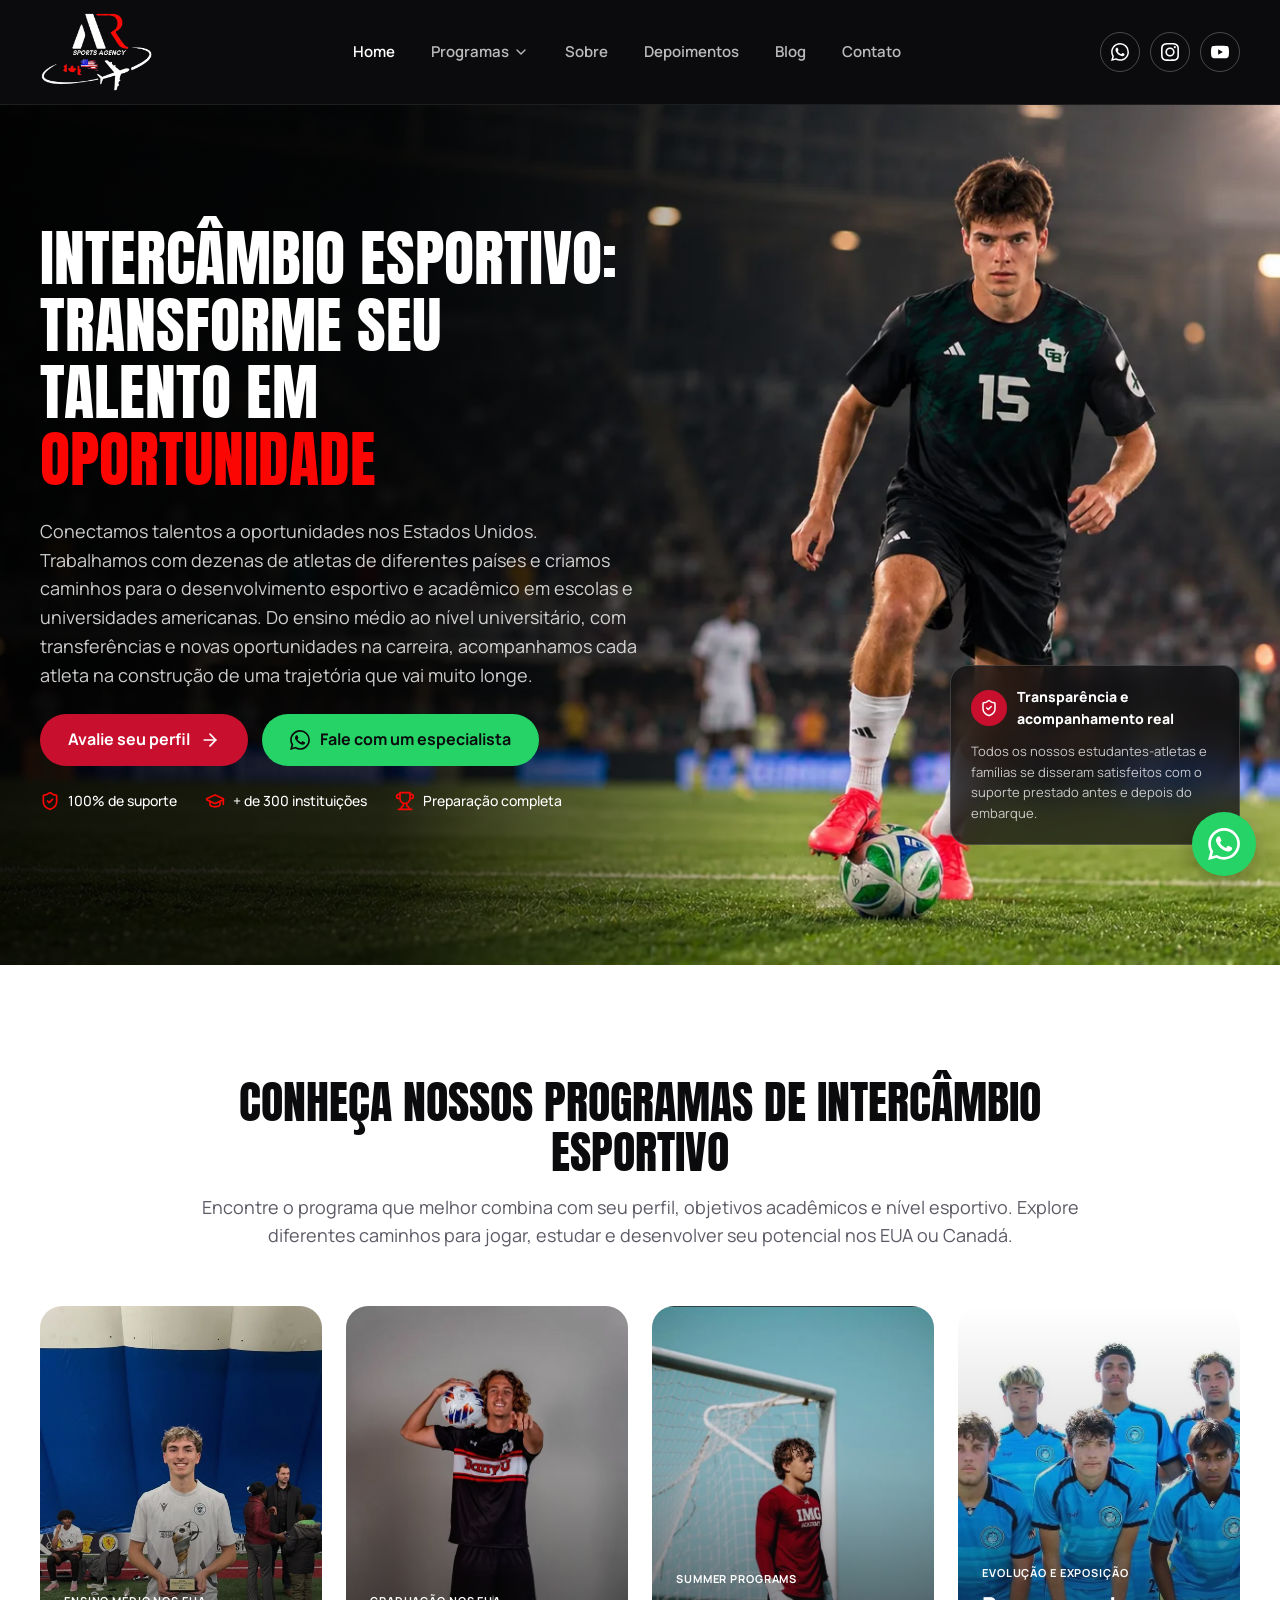
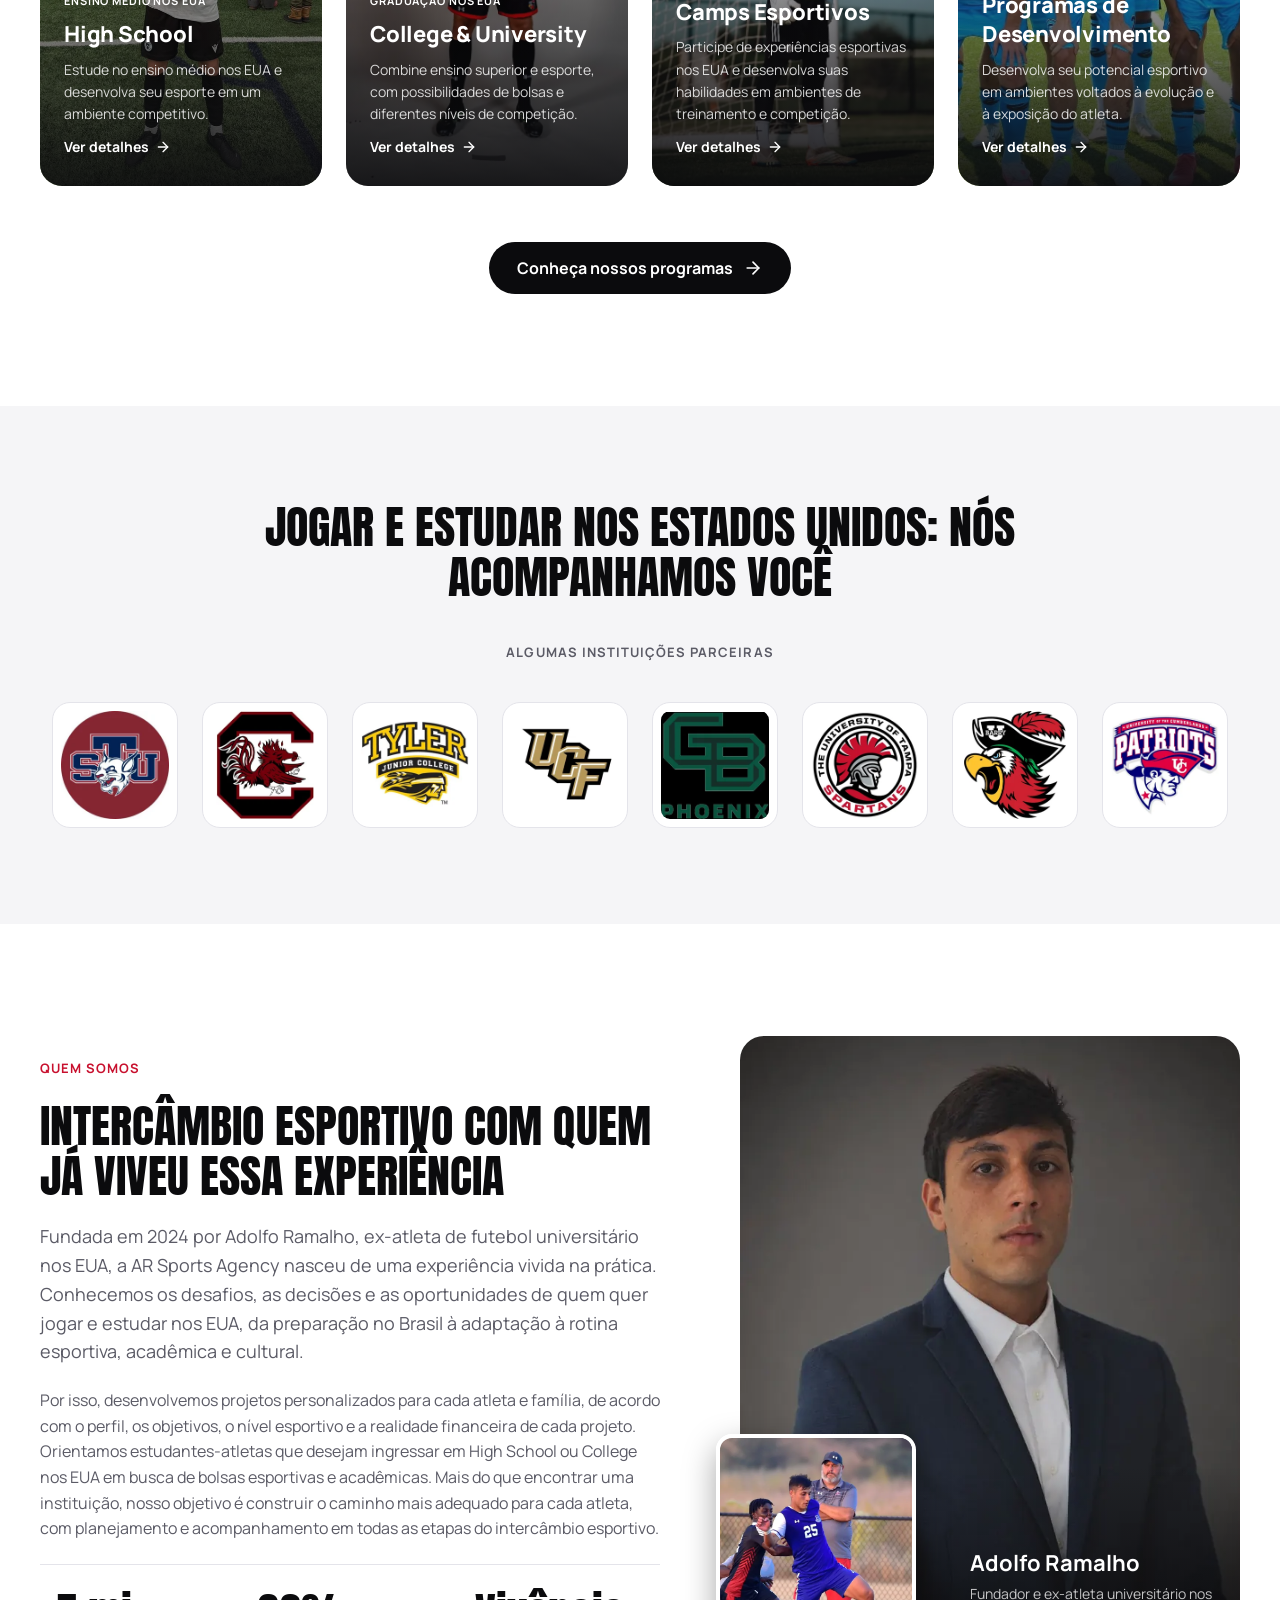
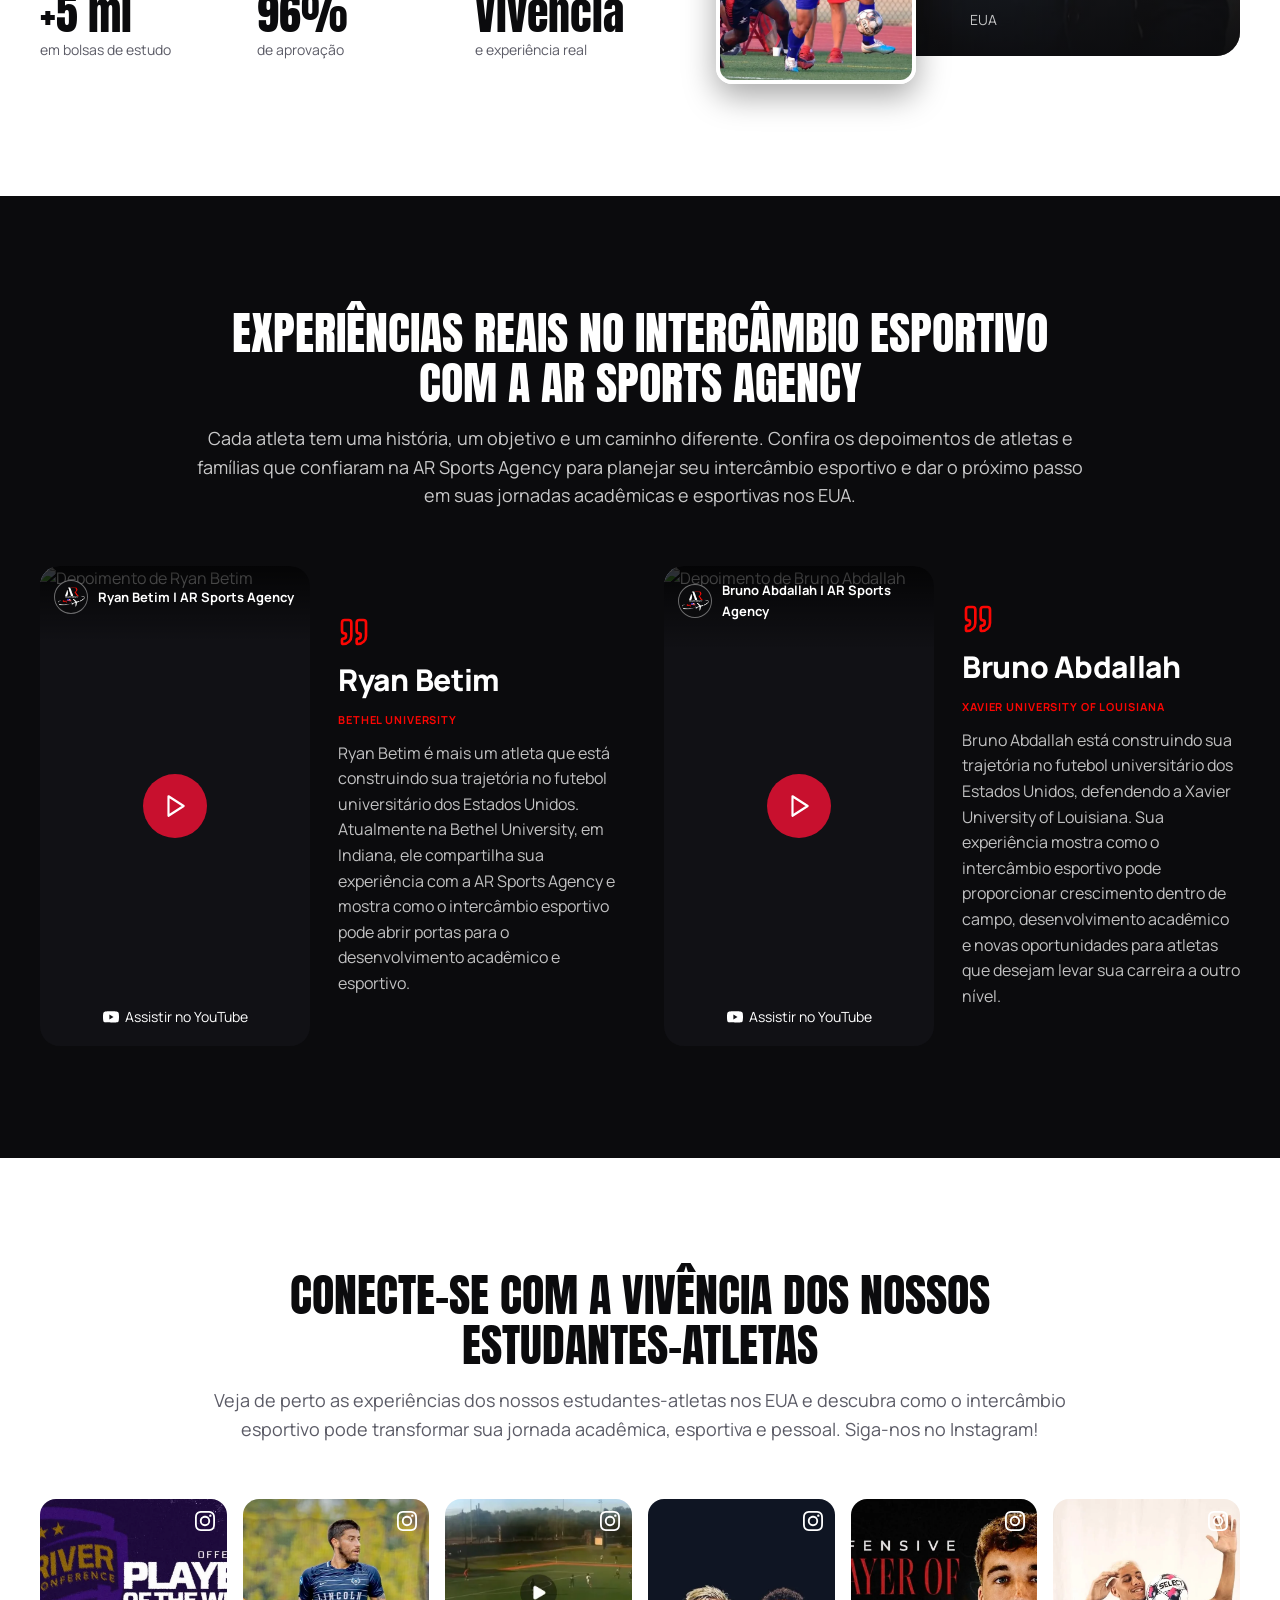
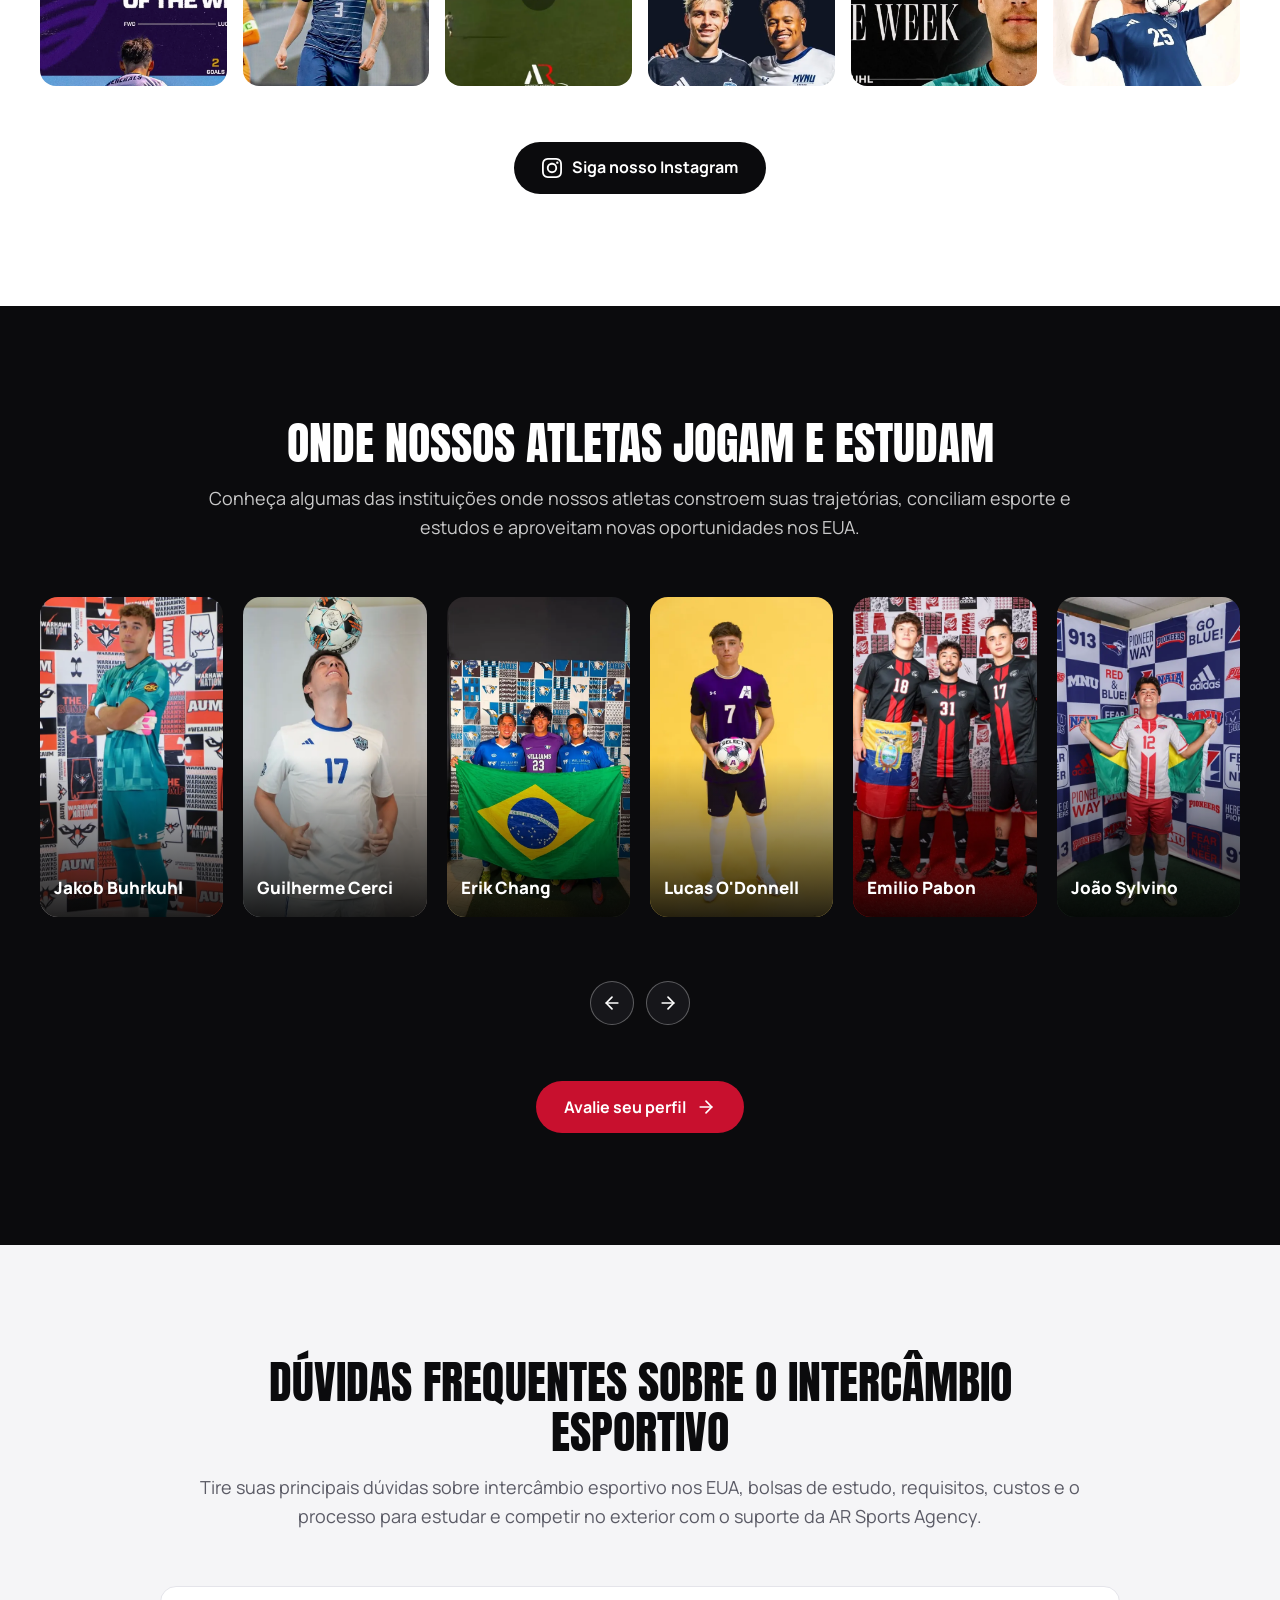
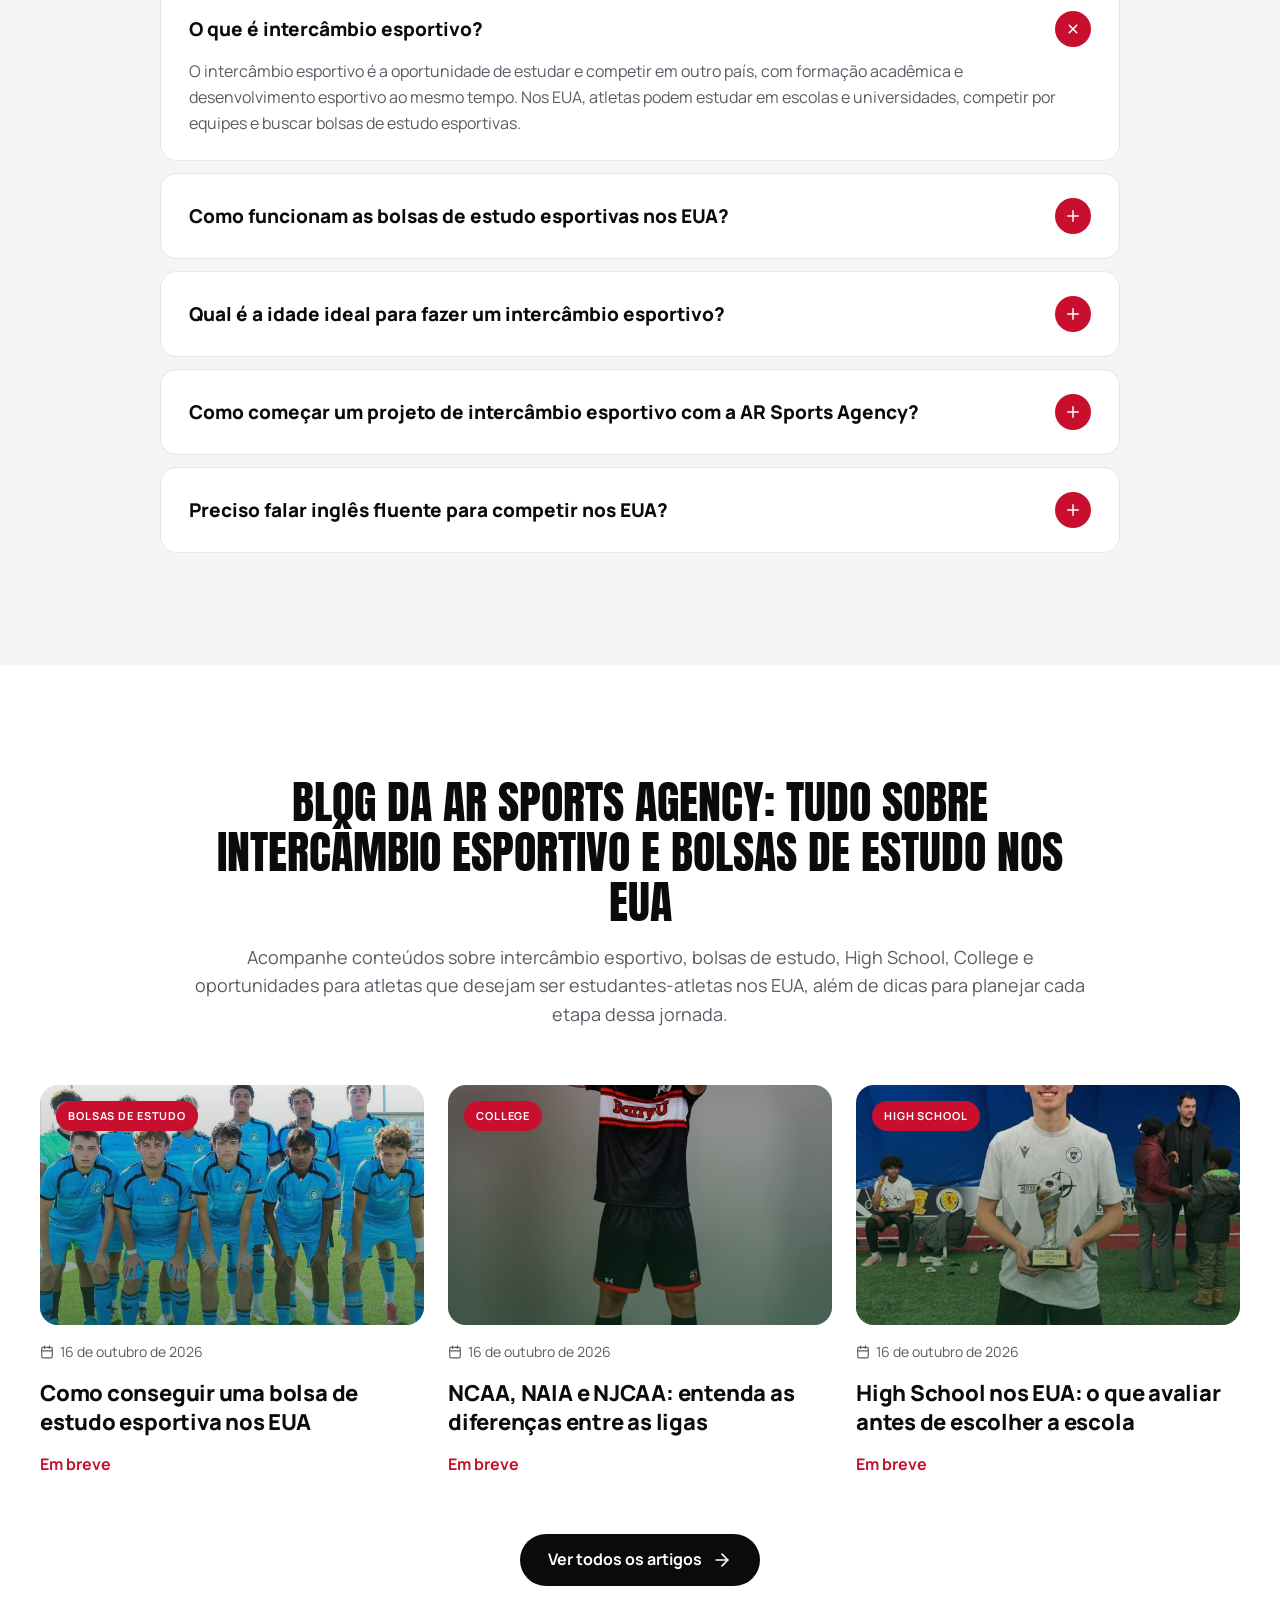
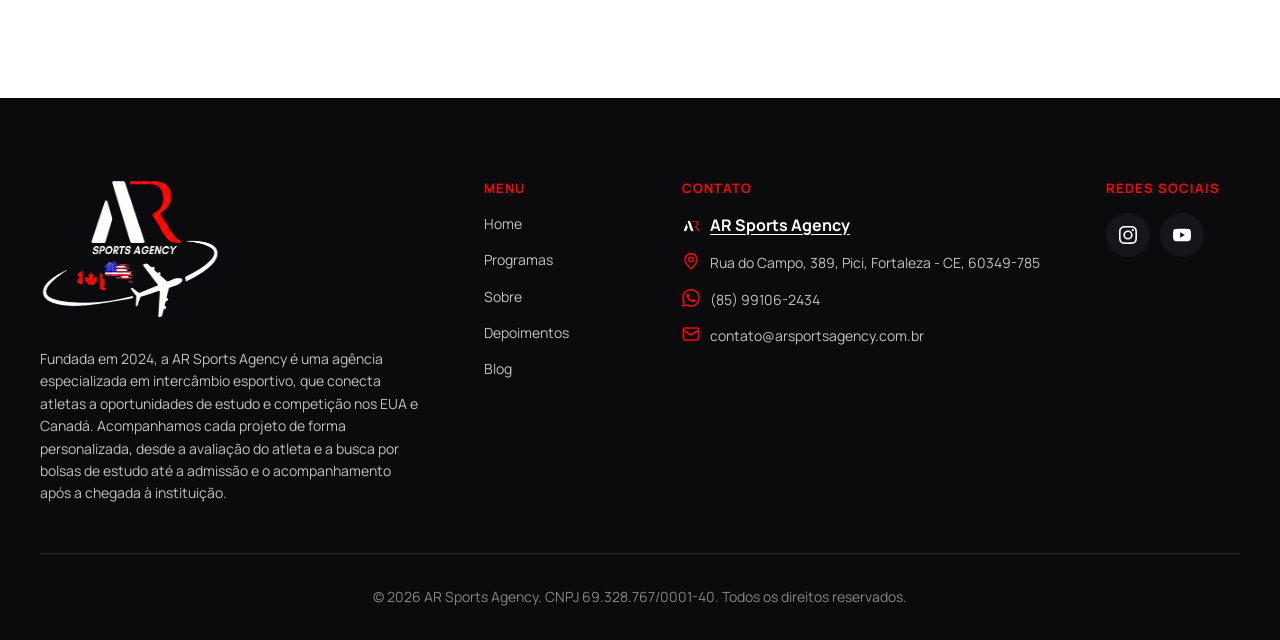
==== commit 735aeaed: "Atualiza WhatsApp e e-mail no rodapé, na página de contato e no schema Co-Authored-By: Claude Opus 5" ====
--- a/index.html
+++ b/index.html
@@ -4,7 +4,7 @@
 <link rel="icon" href="./favicon.png"><meta name="theme-color" content="#0B0B0D">
 <link rel="preconnect" href="https://fonts.googleapis.com"><link rel="preconnect" href="https://fonts.gstatic.com" crossorigin>
 <link href="https://fonts.googleapis.com/css2?family=Anton&family=Manrope:wght@400;500;600;700;800&display=swap" rel="stylesheet">
-<link rel="stylesheet" href="./assets/css/style.css?v=5"><script type="application/ld+json">{"@context": "https://schema.org", "@type": "Organization", "name": "AR Sports Agency", "url": "https://arsportsagency.com.br/", "logo": "https://arsportsagency.com.br/assets/img/logo.png", "email": "aramalho@arsportsagency.com.br", "telephone": "+55 85 99192-1774", "hasMap": "https://share.google/sRumZk0qRqVlAinR0", "foundingDate": "2024", "founder": {"@type": "Person", "name": "Adolfo Ramalho"}, "address": {"@type": "PostalAddress", "streetAddress": "Rua do Campo, 389, Pici", "postalCode": "60349-785", "addressLocality": "Fortaleza", "addressRegion": "CE", "addressCountry": "BR"}, "sameAs": ["https://www.instagram.com/arsportsagency_/", "https://www.youtube.com/@arsportsagency2024"], "slogan": "#TransformandoTalentosEmOportunidades"}</script><script type="application/ld+json">{"@context": "https://schema.org", "@type": "FAQPage", "mainEntity": [{"@type": "Question", "name": "O que é intercâmbio esportivo?", "acceptedAnswer": {"@type": "Answer", "text": "O intercâmbio esportivo é a oportunidade de estudar e competir em outro país, com formação acadêmica e desenvolvimento esportivo ao mesmo tempo. Nos EUA, atletas podem estudar em escolas e universidades, competir por equipes e buscar bolsas de estudo esportivas."}}, {"@type": "Question", "name": "Como funcionam as bolsas de estudo esportivas nos EUA?", "acceptedAnswer": {"@type": "Answer", "text": "As bolsas esportivas são oferecidas por escolas e universidades para atletas que atendem aos requisitos esportivos e acadêmicos. O valor varia conforme a instituição, a modalidade, o nível esportivo e o perfil do atleta, e pode reduzir significativamente os custos do programa."}}, {"@type": "Question", "name": "Qual é a idade ideal para fazer um intercâmbio esportivo?", "acceptedAnswer": {"@type": "Answer", "text": "Não existe uma idade única ideal. O momento adequado depende da idade, do nível esportivo, do histórico acadêmico e dos objetivos do atleta. Existem oportunidades para estudantes do ensino médio e para atletas que desejam ingressar ou continuar os estudos em universidades nos EUA."}}, {"@type": "Question", "name": "Como começar um projeto de intercâmbio esportivo com a AR Sports Agency?", "acceptedAnswer": {"@type": "Answer", "text": "O primeiro passo é a avaliação do perfil do atleta. Analisamos idade, histórico acadêmico, nível esportivo, objetivos e orçamento para desenvolver uma estratégia personalizada e buscar oportunidades em escolas e universidades alinhadas ao seu perfil."}}, {"@type": "Question", "name": "Preciso falar inglês fluente para competir nos EUA?", "acceptedAnswer": {"@type": "Answer", "text": "Não necessariamente. O nível de inglês exigido varia conforme a instituição e o programa. Muitos atletas iniciam o intercâmbio esportivo sem fluência e desenvolvem o idioma durante a experiência. A AR Sports Agency avalia o nível de inglês para indicar opções adequadas."}}]}</script></head>
+<link rel="stylesheet" href="./assets/css/style.css?v=5"><script type="application/ld+json">{"@context": "https://schema.org", "@type": "Organization", "name": "AR Sports Agency", "url": "https://arsportsagency.com.br/", "logo": "https://arsportsagency.com.br/assets/img/logo.png", "email": "contato@arsportsagency.com.br", "telephone": "+55 85 99106-2434", "hasMap": "https://share.google/sRumZk0qRqVlAinR0", "foundingDate": "2024", "founder": {"@type": "Person", "name": "Adolfo Ramalho"}, "address": {"@type": "PostalAddress", "streetAddress": "Rua do Campo, 389, Pici", "postalCode": "60349-785", "addressLocality": "Fortaleza", "addressRegion": "CE", "addressCountry": "BR"}, "sameAs": ["https://www.instagram.com/arsportsagency_/", "https://www.youtube.com/@arsportsagency2024"], "slogan": "#TransformandoTalentosEmOportunidades"}</script><script type="application/ld+json">{"@context": "https://schema.org", "@type": "FAQPage", "mainEntity": [{"@type": "Question", "name": "O que é intercâmbio esportivo?", "acceptedAnswer": {"@type": "Answer", "text": "O intercâmbio esportivo é a oportunidade de estudar e competir em outro país, com formação acadêmica e desenvolvimento esportivo ao mesmo tempo. Nos EUA, atletas podem estudar em escolas e universidades, competir por equipes e buscar bolsas de estudo esportivas."}}, {"@type": "Question", "name": "Como funcionam as bolsas de estudo esportivas nos EUA?", "acceptedAnswer": {"@type": "Answer", "text": "As bolsas esportivas são oferecidas por escolas e universidades para atletas que atendem aos requisitos esportivos e acadêmicos. O valor varia conforme a instituição, a modalidade, o nível esportivo e o perfil do atleta, e pode reduzir significativamente os custos do programa."}}, {"@type": "Question", "name": "Qual é a idade ideal para fazer um intercâmbio esportivo?", "acceptedAnswer": {"@type": "Answer", "text": "Não existe uma idade única ideal. O momento adequado depende da idade, do nível esportivo, do histórico acadêmico e dos objetivos do atleta. Existem oportunidades para estudantes do ensino médio e para atletas que desejam ingressar ou continuar os estudos em universidades nos EUA."}}, {"@type": "Question", "name": "Como começar um projeto de intercâmbio esportivo com a AR Sports Agency?", "acceptedAnswer": {"@type": "Answer", "text": "O primeiro passo é a avaliação do perfil do atleta. Analisamos idade, histórico acadêmico, nível esportivo, objetivos e orçamento para desenvolver uma estratégia personalizada e buscar oportunidades em escolas e universidades alinhadas ao seu perfil."}}, {"@type": "Question", "name": "Preciso falar inglês fluente para competir nos EUA?", "acceptedAnswer": {"@type": "Answer", "text": "Não necessariamente. O nível de inglês exigido varia conforme a instituição e o programa. Muitos atletas iniciam o intercâmbio esportivo sem fluência e desenvolvem o idioma durante a experiência. A AR Sports Agency avalia o nível de inglês para indicar opções adequadas."}}]}</script></head>
 <body id="topo"><header class="header"><div class="container">
 <a class="logo" href="./index.html" aria-label="AR Sports Agency, página inicial"><img src="./assets/img/logo-full.webp" alt="AR Sports Agency" width="113" height="80"></a>
 <nav class="nav" aria-label="Menu principal"><a href="./index.html" class="ativo" aria-current="page">Home</a><div class="drop"><a href="./programas/index.html">Programas <svg aria-hidden="true" focusable="false" xmlns="http://www.w3.org/2000/svg" width="24" height="24" viewBox="0 0 24 24" fill="none" stroke="currentColor" stroke-width="2" stroke-linecap="round" stroke-linejoin="round"><path d="m6 9 6 6 6-6"/></svg></a><div class="drop-menu"><a href="./high-school/index.html"><span class="ic"><svg aria-hidden="true" focusable="false" xmlns="http://www.w3.org/2000/svg" width="24" height="24" viewBox="0 0 24 24" fill="none" stroke="currentColor" stroke-width="2" stroke-linecap="round" stroke-linejoin="round" > <path d="M21.42 10.922a1 1 0 0 0-.019-1.838L12.83 5.18a2 2 0 0 0-1.66 0L2.6 9.08a1 1 0 0 0 0 1.832l8.57 3.908a2 2 0 0 0 1.66 0z" /> <path d="M22 10v6" /> <path d="M6 12.5V16a6 3 0 0 0 12 0v-3.5" /> </svg></span><span><b>High School</b><span>Ensino Médio nos EUA</span></span></a><a href="./college-university/index.html"><span class="ic"><svg aria-hidden="true" focusable="false" xmlns="http://www.w3.org/2000/svg" width="24" height="24" viewBox="0 0 24 24" fill="none" stroke="currentColor" stroke-width="2" stroke-linecap="round" stroke-linejoin="round" > <path d="M6 9H4.5a2.5 2.5 0 0 1 0-5H6" /> <path d="M18 9h1.5a2.5 2.5 0 0 0 0-5H18" /> <path d="M4 22h16" /> <path d="M10 14.66V17c0 .55-.47.98-.97 1.21C7.85 18.75 7 20.24 7 22" /> <path d="M14 14.66V17c0 .55.47.98.97 1.21C16.15 18.75 17 20.24 17 22" /> <path d="M18 2H6v7a6 6 0 0 0 12 0V2Z" /> </svg></span><span><b>College & University</b><span>Graduação com bolsa nos EUA</span></span></a><a href="./programas-de-desenvolvimento/index.html"><span class="ic"><svg aria-hidden="true" focusable="false" xmlns="http://www.w3.org/2000/svg" width="24" height="24" viewBox="0 0 24 24" fill="none" stroke="currentColor" stroke-width="2" stroke-linecap="round" stroke-linejoin="round" > <path d="M14.4 14.4 9.6 9.6" /> <path d="M18.657 21.485a2 2 0 1 1-2.829-2.828l-1.767 1.768a2 2 0 1 1-2.829-2.829l6.364-6.364a2 2 0 1 1 2.829 2.829l-1.768 1.767a2 2 0 1 1 2.828 2.829z" /> <path d="m21.5 21.5-1.4-1.4" /> <path d="M3.9 3.9 2.5 2.5" /> <path d="M6.404 12.768a2 2 0 1 1-2.829-2.829l1.768-1.767a2 2 0 1 1-2.828-2.829l2.828-2.828a2 2 0 1 1 2.829 2.828l1.767-1.768a2 2 0 1 1 2.829 2.829z" /> </svg></span><span><b>Programas de Desenvolvimento</b><span>Evolução e exposição do atleta</span></span></a><a href="./camps-summer-programs/index.html"><span class="ic"><svg aria-hidden="true" focusable="false" xmlns="http://www.w3.org/2000/svg" width="24" height="24" viewBox="0 0 24 24" fill="none" stroke="currentColor" stroke-width="2" stroke-linecap="round" stroke-linejoin="round" > <path d="M17.8 19.2 16 11l3.5-3.5C21 6 21.5 4 21 3c-1-.5-3 0-4.5 1.5L13 8 4.8 6.2c-.5-.1-.9.1-1.1.5l-.3.5c-.2.5-.1 1 .3 1.3L9 12l-2 3H4l-1 1 3 2 2 3 1-1v-3l3-2 3.5 5.3c.3.4.8.5 1.3.3l.5-.2c.4-.3.6-.7.5-1.2z" /> </svg></span><span><b>Camps Esportivos</b><span>Summer Programs nos EUA</span></span></a><a class="todos" href="./programas/index.html">Ver todos os programas <svg aria-hidden="true" focusable="false" xmlns="http://www.w3.org/2000/svg" width="24" height="24" viewBox="0 0 24 24" fill="none" stroke="currentColor" stroke-width="2" stroke-linecap="round" stroke-linejoin="round" > <path d="M5 12h14" /> <path d="m12 5 7 7-7 7" /> </svg></a></div></div><a href="./sobre/index.html">Sobre</a><a href="./depoimentos/index.html">Depoimentos</a><a href="./blog/index.html">Blog</a><a href="./contato/index.html">Contato</a><div class="redes" hidden-desktop><a href="https://wa.me/18706049892?text=Ol%C3%A1%21%20Vim%20pelo%20site%20da%20AR%20Sports%20Agency%20e%20quero%20falar%20com%20um%20especialista%20sobre%20o%20interc%C3%A2mbio%20esportivo." target="_blank" rel="noopener" aria-label="WhatsApp"><svg aria-hidden="true" focusable="false" width="24" height="24" viewBox="0 0 24 24" xmlns="http://www.w3.org/2000/svg"><path fill="currentColor" d="M17.472 14.382c-.297-.149-1.758-.867-2.03-.967-.273-.099-.471-.148-.67.15-.197.297-.767.966-.94 1.164-.173.199-.347.223-.644.075-.297-.15-1.255-.463-2.39-1.475-.883-.788-1.48-1.761-1.653-2.059-.173-.297-.018-.458.13-.606.134-.133.298-.347.446-.52.149-.174.198-.298.298-.497.099-.198.05-.371-.025-.52-.075-.149-.669-1.612-.916-2.207-.242-.579-.487-.5-.669-.51-.173-.008-.371-.01-.57-.01-.198 0-.52.074-.792.372-.272.297-1.04 1.016-1.04 2.479 0 1.462 1.065 2.875 1.213 3.074.149.198 2.096 3.2 5.077 4.487.709.306 1.262.489 1.694.625.712.227 1.36.195 1.871.118.571-.085 1.758-.719 2.006-1.413.248-.694.248-1.289.173-1.413-.074-.124-.272-.198-.57-.347m-5.421 7.403h-.004a9.87 9.87 0 01-5.031-1.378l-.361-.214-3.741.982.998-3.648-.235-.374a9.86 9.86 0 01-1.51-5.26c.001-5.45 4.436-9.884 9.888-9.884 2.64 0 5.122 1.03 6.988 2.898a9.825 9.825 0 012.893 6.994c-.003 5.45-4.437 9.884-9.885 9.884m8.413-18.297A11.815 11.815 0 0012.05 0C5.495 0 .16 5.335.157 11.892c0 2.096.547 4.142 1.588 5.945L.057 24l6.305-1.654a11.882 11.882 0 005.683 1.448h.005c6.554 0 11.89-5.335 11.893-11.893a11.821 11.821 0 00-3.48-8.413Z"/></svg></a><a href="https://www.instagram.com/arsportsagency_/" target="_blank" rel="noopener" aria-label="Instagram"><svg aria-hidden="true" focusable="false" width="24" height="24" viewBox="0 0 24 24" xmlns="http://www.w3.org/2000/svg"><path fill="currentColor" d="M7.0301.084c-1.2768.0602-2.1487.264-2.911.5634-.7888.3075-1.4575.72-2.1228 1.3877-.6652.6677-1.075 1.3368-1.3802 2.127-.2954.7638-.4956 1.6365-.552 2.914-.0564 1.2775-.0689 1.6882-.0626 4.947.0062 3.2586.0206 3.6671.0825 4.9473.061 1.2765.264 2.1482.5635 2.9107.308.7889.72 1.4573 1.388 2.1228.6679.6655 1.3365 1.0743 2.1285 1.38.7632.295 1.6361.4961 2.9134.552 1.2773.056 1.6884.069 4.9462.0627 3.2578-.0062 3.668-.0207 4.9478-.0814 1.28-.0607 2.147-.2652 2.9098-.5633.7889-.3086 1.4578-.72 2.1228-1.3881.665-.6682 1.0745-1.3378 1.3795-2.1284.2957-.7632.4966-1.636.552-2.9124.056-1.2809.0692-1.6898.063-4.948-.0063-3.2583-.021-3.6668-.0817-4.9465-.0607-1.2797-.264-2.1487-.5633-2.9117-.3084-.7889-.72-1.4568-1.3876-2.1228C21.2982 1.33 20.628.9208 19.8378.6165 19.074.321 18.2017.1197 16.9244.0645 15.6471.0093 15.236-.005 11.977.0014 8.718.0076 8.31.0215 7.0301.0839m.1402 21.6932c-1.17-.0509-1.8053-.2453-2.2287-.408-.5606-.216-.96-.4771-1.3819-.895-.422-.4178-.6811-.8186-.9-1.378-.1644-.4234-.3624-1.058-.4171-2.228-.0595-1.2645-.072-1.6442-.079-4.848-.007-3.2037.0053-3.583.0607-4.848.05-1.169.2456-1.805.408-2.2282.216-.5613.4762-.96.895-1.3816.4188-.4217.8184-.6814 1.3783-.9003.423-.1651 1.0575-.3614 2.227-.4171 1.2655-.06 1.6447-.072 4.848-.079 3.2033-.007 3.5835.005 4.8495.0608 1.169.0508 1.8053.2445 2.228.408.5608.216.96.4754 1.3816.895.4217.4194.6816.8176.9005 1.3787.1653.4217.3617 1.056.4169 2.2263.0602 1.2655.0739 1.645.0796 4.848.0058 3.203-.0055 3.5834-.061 4.848-.051 1.17-.245 1.8055-.408 2.2294-.216.5604-.4763.96-.8954 1.3814-.419.4215-.8181.6811-1.3783.9-.4224.1649-1.0577.3617-2.2262.4174-1.2656.0595-1.6448.072-4.8493.079-3.2045.007-3.5825-.006-4.848-.0608M16.953 5.5864A1.44 1.44 0 1 0 18.39 4.144a1.44 1.44 0 0 0-1.437 1.4424M5.8385 12.012c.0067 3.4032 2.7706 6.1557 6.173 6.1493 3.4026-.0065 6.157-2.7701 6.1506-6.1733-.0065-3.4032-2.771-6.1565-6.174-6.1498-3.403.0067-6.156 2.771-6.1496 6.1738M8 12.0077a4 4 0 1 1 4.008 3.9921A3.9996 3.9996 0 0 1 8 12.0077"/></svg></a><a href="https://www.youtube.com/@arsportsagency2024" target="_blank" rel="noopener" aria-label="YouTube"><svg aria-hidden="true" focusable="false" width="24" height="24" viewBox="0 0 24 24" xmlns="http://www.w3.org/2000/svg"><path fill="currentColor" d="M23.498 6.186a3.016 3.016 0 0 0-2.122-2.136C19.505 3.545 12 3.545 12 3.545s-7.505 0-9.377.505A3.017 3.017 0 0 0 .502 6.186C0 8.07 0 12 0 12s0 3.93.502 5.814a3.016 3.016 0 0 0 2.122 2.136c1.871.505 9.376.505 9.376.505s7.505 0 9.377-.505a3.015 3.015 0 0 0 2.122-2.136C24 15.93 24 12 24 12s0-3.93-.502-5.814zM9.545 15.568V8.432L15.818 12l-6.273 3.568z"/></svg></a></div></nav>
@@ -26,7 +26,7 @@
 <div class="topo">
 <div class="sobre"><img src="./assets/img/logo-full.webp" alt="AR Sports Agency" width="200" height="142" loading="lazy"><p>Fundada em 2024, a AR Sports Agency é uma agência especializada em intercâmbio esportivo, que conecta atletas a oportunidades de estudo e competição nos EUA e Canadá. Acompanhamos cada projeto de forma personalizada, desde a avaliação do atleta e a busca por bolsas de estudo até a admissão e o acompanhamento após a chegada à instituição.</p></div>
 <div><p class="ftit">Menu</p><ul><li><a href="./index.html">Home</a></li><li><a href="./programas/index.html">Programas</a></li><li><a href="./sobre/index.html">Sobre</a></li><li><a href="./depoimentos/index.html">Depoimentos</a></li><li><a href="./blog/index.html">Blog</a></li></ul></div>
-<div class="nap"><p class="ftit">Contato</p><ul><li><a class="gbp" href="https://share.google/sRumZk0qRqVlAinR0" target="_blank" rel="noopener"><img class="fav" src="./favicon.png" alt="" width="20" height="20"><strong>AR Sports Agency</strong></a></li><li><svg aria-hidden="true" focusable="false" xmlns="http://www.w3.org/2000/svg" width="24" height="24" viewBox="0 0 24 24" fill="none" stroke="currentColor" stroke-width="2" stroke-linecap="round" stroke-linejoin="round" > <path d="M20 10c0 4.993-5.539 10.193-7.399 11.799a1 1 0 0 1-1.202 0C9.539 20.193 4 14.993 4 10a8 8 0 0 1 16 0" /> <circle cx="12" cy="10" r="3" /> </svg><a href="https://share.google/sRumZk0qRqVlAinR0" target="_blank" rel="noopener">Rua do Campo, 389, Pici, Fortaleza - CE, 60349-785</a></li><li><svg aria-hidden="true" focusable="false" width="24" height="24" viewBox="0 0 24 24" xmlns="http://www.w3.org/2000/svg"><path fill="currentColor" d="M17.472 14.382c-.297-.149-1.758-.867-2.03-.967-.273-.099-.471-.148-.67.15-.197.297-.767.966-.94 1.164-.173.199-.347.223-.644.075-.297-.15-1.255-.463-2.39-1.475-.883-.788-1.48-1.761-1.653-2.059-.173-.297-.018-.458.13-.606.134-.133.298-.347.446-.52.149-.174.198-.298.298-.497.099-.198.05-.371-.025-.52-.075-.149-.669-1.612-.916-2.207-.242-.579-.487-.5-.669-.51-.173-.008-.371-.01-.57-.01-.198 0-.52.074-.792.372-.272.297-1.04 1.016-1.04 2.479 0 1.462 1.065 2.875 1.213 3.074.149.198 2.096 3.2 5.077 4.487.709.306 1.262.489 1.694.625.712.227 1.36.195 1.871.118.571-.085 1.758-.719 2.006-1.413.248-.694.248-1.289.173-1.413-.074-.124-.272-.198-.57-.347m-5.421 7.403h-.004a9.87 9.87 0 01-5.031-1.378l-.361-.214-3.741.982.998-3.648-.235-.374a9.86 9.86 0 01-1.51-5.26c.001-5.45 4.436-9.884 9.888-9.884 2.64 0 5.122 1.03 6.988 2.898a9.825 9.825 0 012.893 6.994c-.003 5.45-4.437 9.884-9.885 9.884m8.413-18.297A11.815 11.815 0 0012.05 0C5.495 0 .16 5.335.157 11.892c0 2.096.547 4.142 1.588 5.945L.057 24l6.305-1.654a11.882 11.882 0 005.683 1.448h.005c6.554 0 11.89-5.335 11.893-11.893a11.821 11.821 0 00-3.48-8.413Z"/></svg><a href="https://wa.me/5585991921774?text=Ol%C3%A1%21%20Vim%20pelo%20site%20da%20AR%20Sports%20Agency%20e%20quero%20falar%20com%20um%20especialista%20sobre%20o%20interc%C3%A2mbio%20esportivo." target="_blank" rel="noopener">(85) 99192-1774</a></li></ul></div>
+<div class="nap"><p class="ftit">Contato</p><ul><li><a class="gbp" href="https://share.google/sRumZk0qRqVlAinR0" target="_blank" rel="noopener"><img class="fav" src="./favicon.png" alt="" width="20" height="20"><strong>AR Sports Agency</strong></a></li><li><svg aria-hidden="true" focusable="false" xmlns="http://www.w3.org/2000/svg" width="24" height="24" viewBox="0 0 24 24" fill="none" stroke="currentColor" stroke-width="2" stroke-linecap="round" stroke-linejoin="round" > <path d="M20 10c0 4.993-5.539 10.193-7.399 11.799a1 1 0 0 1-1.202 0C9.539 20.193 4 14.993 4 10a8 8 0 0 1 16 0" /> <circle cx="12" cy="10" r="3" /> </svg><a href="https://share.google/sRumZk0qRqVlAinR0" target="_blank" rel="noopener">Rua do Campo, 389, Pici, Fortaleza - CE, 60349-785</a></li><li><svg aria-hidden="true" focusable="false" width="24" height="24" viewBox="0 0 24 24" xmlns="http://www.w3.org/2000/svg"><path fill="currentColor" d="M17.472 14.382c-.297-.149-1.758-.867-2.03-.967-.273-.099-.471-.148-.67.15-.197.297-.767.966-.94 1.164-.173.199-.347.223-.644.075-.297-.15-1.255-.463-2.39-1.475-.883-.788-1.48-1.761-1.653-2.059-.173-.297-.018-.458.13-.606.134-.133.298-.347.446-.52.149-.174.198-.298.298-.497.099-.198.05-.371-.025-.52-.075-.149-.669-1.612-.916-2.207-.242-.579-.487-.5-.669-.51-.173-.008-.371-.01-.57-.01-.198 0-.52.074-.792.372-.272.297-1.04 1.016-1.04 2.479 0 1.462 1.065 2.875 1.213 3.074.149.198 2.096 3.2 5.077 4.487.709.306 1.262.489 1.694.625.712.227 1.36.195 1.871.118.571-.085 1.758-.719 2.006-1.413.248-.694.248-1.289.173-1.413-.074-.124-.272-.198-.57-.347m-5.421 7.403h-.004a9.87 9.87 0 01-5.031-1.378l-.361-.214-3.741.982.998-3.648-.235-.374a9.86 9.86 0 01-1.51-5.26c.001-5.45 4.436-9.884 9.888-9.884 2.64 0 5.122 1.03 6.988 2.898a9.825 9.825 0 012.893 6.994c-.003 5.45-4.437 9.884-9.885 9.884m8.413-18.297A11.815 11.815 0 0012.05 0C5.495 0 .16 5.335.157 11.892c0 2.096.547 4.142 1.588 5.945L.057 24l6.305-1.654a11.882 11.882 0 005.683 1.448h.005c6.554 0 11.89-5.335 11.893-11.893a11.821 11.821 0 00-3.48-8.413Z"/></svg><a href="https://wa.me/5585991062434?text=Ol%C3%A1%21%20Vim%20pelo%20site%20da%20AR%20Sports%20Agency%20e%20quero%20falar%20com%20um%20especialista%20sobre%20o%20interc%C3%A2mbio%20esportivo." target="_blank" rel="noopener">(85) 99106-2434</a></li><li><svg aria-hidden="true" focusable="false" xmlns="http://www.w3.org/2000/svg" width="24" height="24" viewBox="0 0 24 24" fill="none" stroke="currentColor" stroke-width="2" stroke-linecap="round" stroke-linejoin="round" > <rect width="20" height="16" x="2" y="4" rx="2" /> <path d="m22 7-8.97 5.7a1.94 1.94 0 0 1-2.06 0L2 7" /> </svg><a href="mailto:contato@arsportsagency.com.br">contato@arsportsagency.com.br</a></li></ul></div>
 <div><p class="ftit">Redes sociais</p><div class="redes"><a href="https://www.instagram.com/arsportsagency_/" target="_blank" rel="noopener" aria-label="Instagram"><svg aria-hidden="true" focusable="false" width="24" height="24" viewBox="0 0 24 24" xmlns="http://www.w3.org/2000/svg"><path fill="currentColor" d="M7.0301.084c-1.2768.0602-2.1487.264-2.911.5634-.7888.3075-1.4575.72-2.1228 1.3877-.6652.6677-1.075 1.3368-1.3802 2.127-.2954.7638-.4956 1.6365-.552 2.914-.0564 1.2775-.0689 1.6882-.0626 4.947.0062 3.2586.0206 3.6671.0825 4.9473.061 1.2765.264 2.1482.5635 2.9107.308.7889.72 1.4573 1.388 2.1228.6679.6655 1.3365 1.0743 2.1285 1.38.7632.295 1.6361.4961 2.9134.552 1.2773.056 1.6884.069 4.9462.0627 3.2578-.0062 3.668-.0207 4.9478-.0814 1.28-.0607 2.147-.2652 2.9098-.5633.7889-.3086 1.4578-.72 2.1228-1.3881.665-.6682 1.0745-1.3378 1.3795-2.1284.2957-.7632.4966-1.636.552-2.9124.056-1.2809.0692-1.6898.063-4.948-.0063-3.2583-.021-3.6668-.0817-4.9465-.0607-1.2797-.264-2.1487-.5633-2.9117-.3084-.7889-.72-1.4568-1.3876-2.1228C21.2982 1.33 20.628.9208 19.8378.6165 19.074.321 18.2017.1197 16.9244.0645 15.6471.0093 15.236-.005 11.977.0014 8.718.0076 8.31.0215 7.0301.0839m.1402 21.6932c-1.17-.0509-1.8053-.2453-2.2287-.408-.5606-.216-.96-.4771-1.3819-.895-.422-.4178-.6811-.8186-.9-1.378-.1644-.4234-.3624-1.058-.4171-2.228-.0595-1.2645-.072-1.6442-.079-4.848-.007-3.2037.0053-3.583.0607-4.848.05-1.169.2456-1.805.408-2.2282.216-.5613.4762-.96.895-1.3816.4188-.4217.8184-.6814 1.3783-.9003.423-.1651 1.0575-.3614 2.227-.4171 1.2655-.06 1.6447-.072 4.848-.079 3.2033-.007 3.5835.005 4.8495.0608 1.169.0508 1.8053.2445 2.228.408.5608.216.96.4754 1.3816.895.4217.4194.6816.8176.9005 1.3787.1653.4217.3617 1.056.4169 2.2263.0602 1.2655.0739 1.645.0796 4.848.0058 3.203-.0055 3.5834-.061 4.848-.051 1.17-.245 1.8055-.408 2.2294-.216.5604-.4763.96-.8954 1.3814-.419.4215-.8181.6811-1.3783.9-.4224.1649-1.0577.3617-2.2262.4174-1.2656.0595-1.6448.072-4.8493.079-3.2045.007-3.5825-.006-4.848-.0608M16.953 5.5864A1.44 1.44 0 1 0 18.39 4.144a1.44 1.44 0 0 0-1.437 1.4424M5.8385 12.012c.0067 3.4032 2.7706 6.1557 6.173 6.1493 3.4026-.0065 6.157-2.7701 6.1506-6.1733-.0065-3.4032-2.771-6.1565-6.174-6.1498-3.403.0067-6.156 2.771-6.1496 6.1738M8 12.0077a4 4 0 1 1 4.008 3.9921A3.9996 3.9996 0 0 1 8 12.0077"/></svg></a><a href="https://www.youtube.com/@arsportsagency2024" target="_blank" rel="noopener" aria-label="Canal da AR Sports Agency no YouTube"><svg aria-hidden="true" focusable="false" width="24" height="24" viewBox="0 0 24 24" xmlns="http://www.w3.org/2000/svg"><path fill="currentColor" d="M23.498 6.186a3.016 3.016 0 0 0-2.122-2.136C19.505 3.545 12 3.545 12 3.545s-7.505 0-9.377.505A3.017 3.017 0 0 0 .502 6.186C0 8.07 0 12 0 12s0 3.93.502 5.814a3.016 3.016 0 0 0 2.122 2.136c1.871.505 9.376.505 9.376.505s7.505 0 9.377-.505a3.015 3.015 0 0 0 2.122-2.136C24 15.93 24 12 24 12s0-3.93-.502-5.814zM9.545 15.568V8.432L15.818 12l-6.273 3.568z"/></svg></a></div></div>
 </div>
 <div class="base"><span>© 2026 AR Sports Agency. CNPJ 69.328.767/0001-40. Todos os direitos reservados.</span></div>
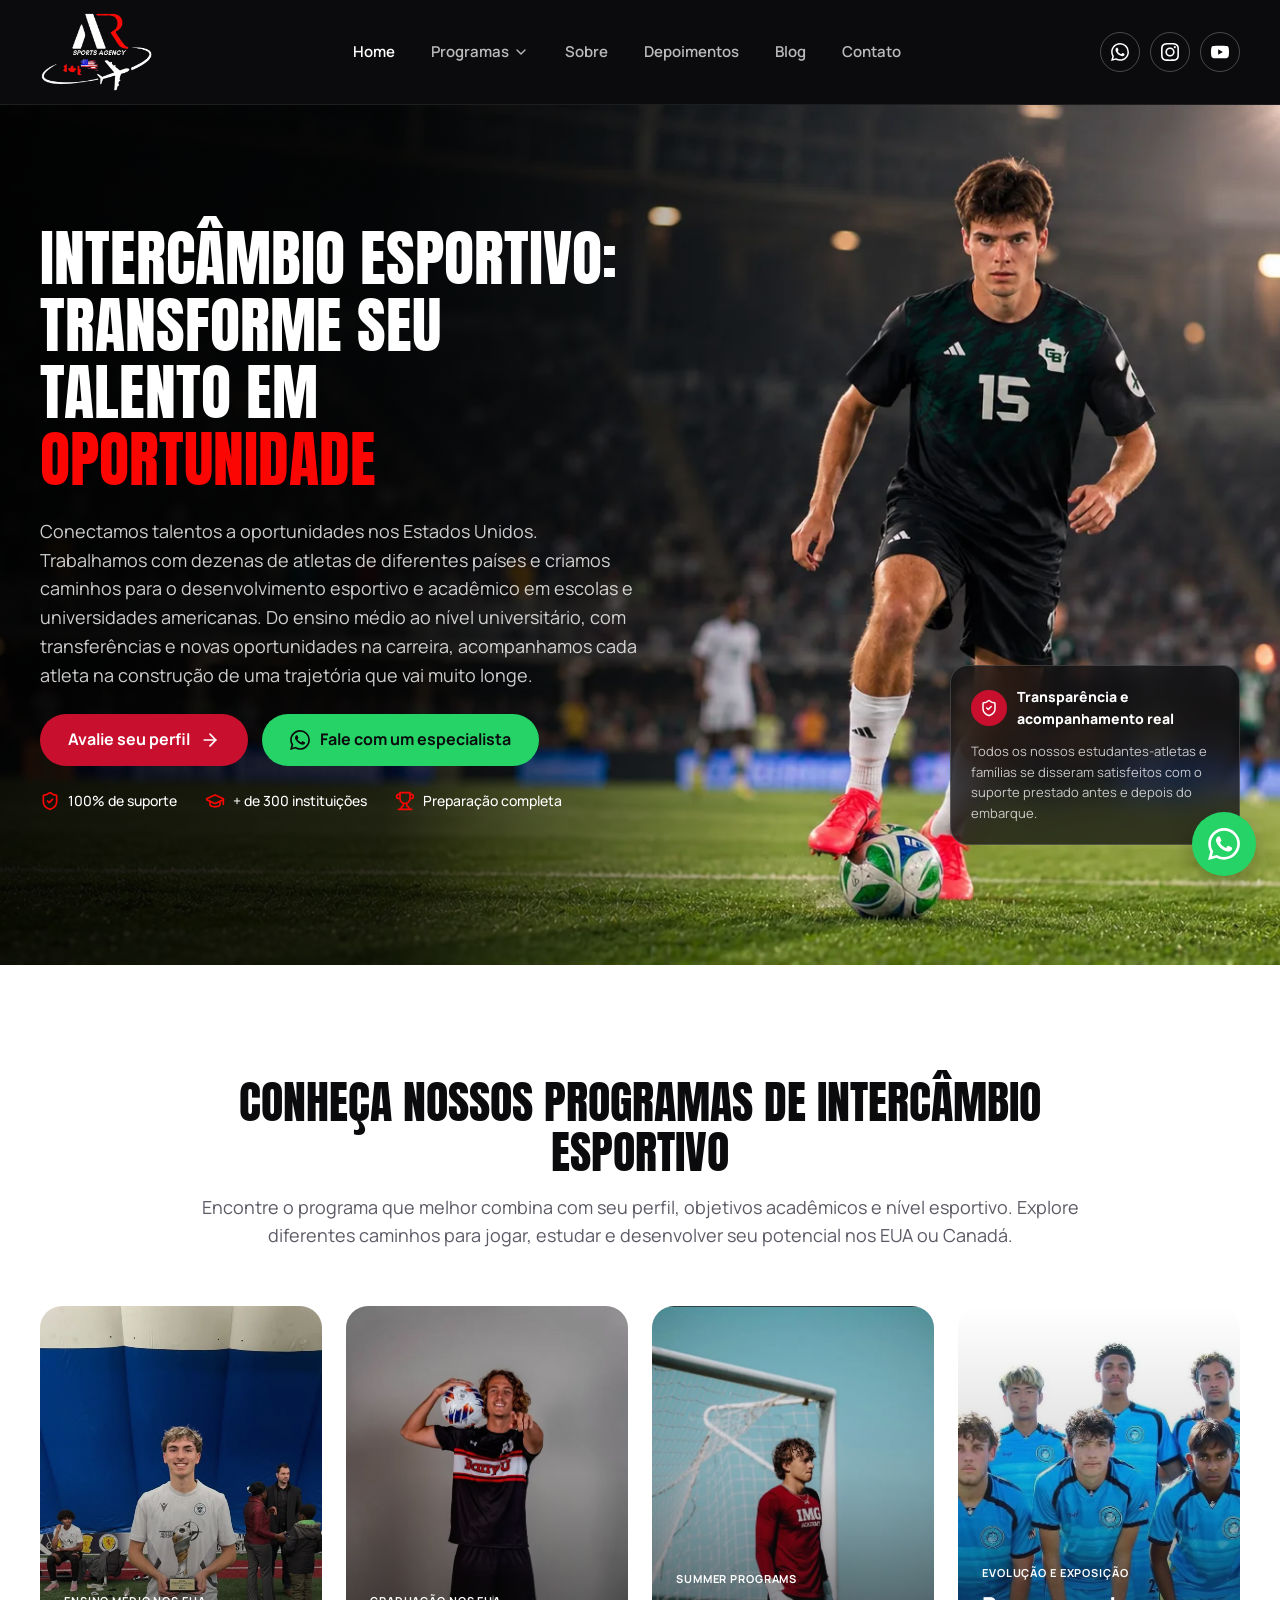
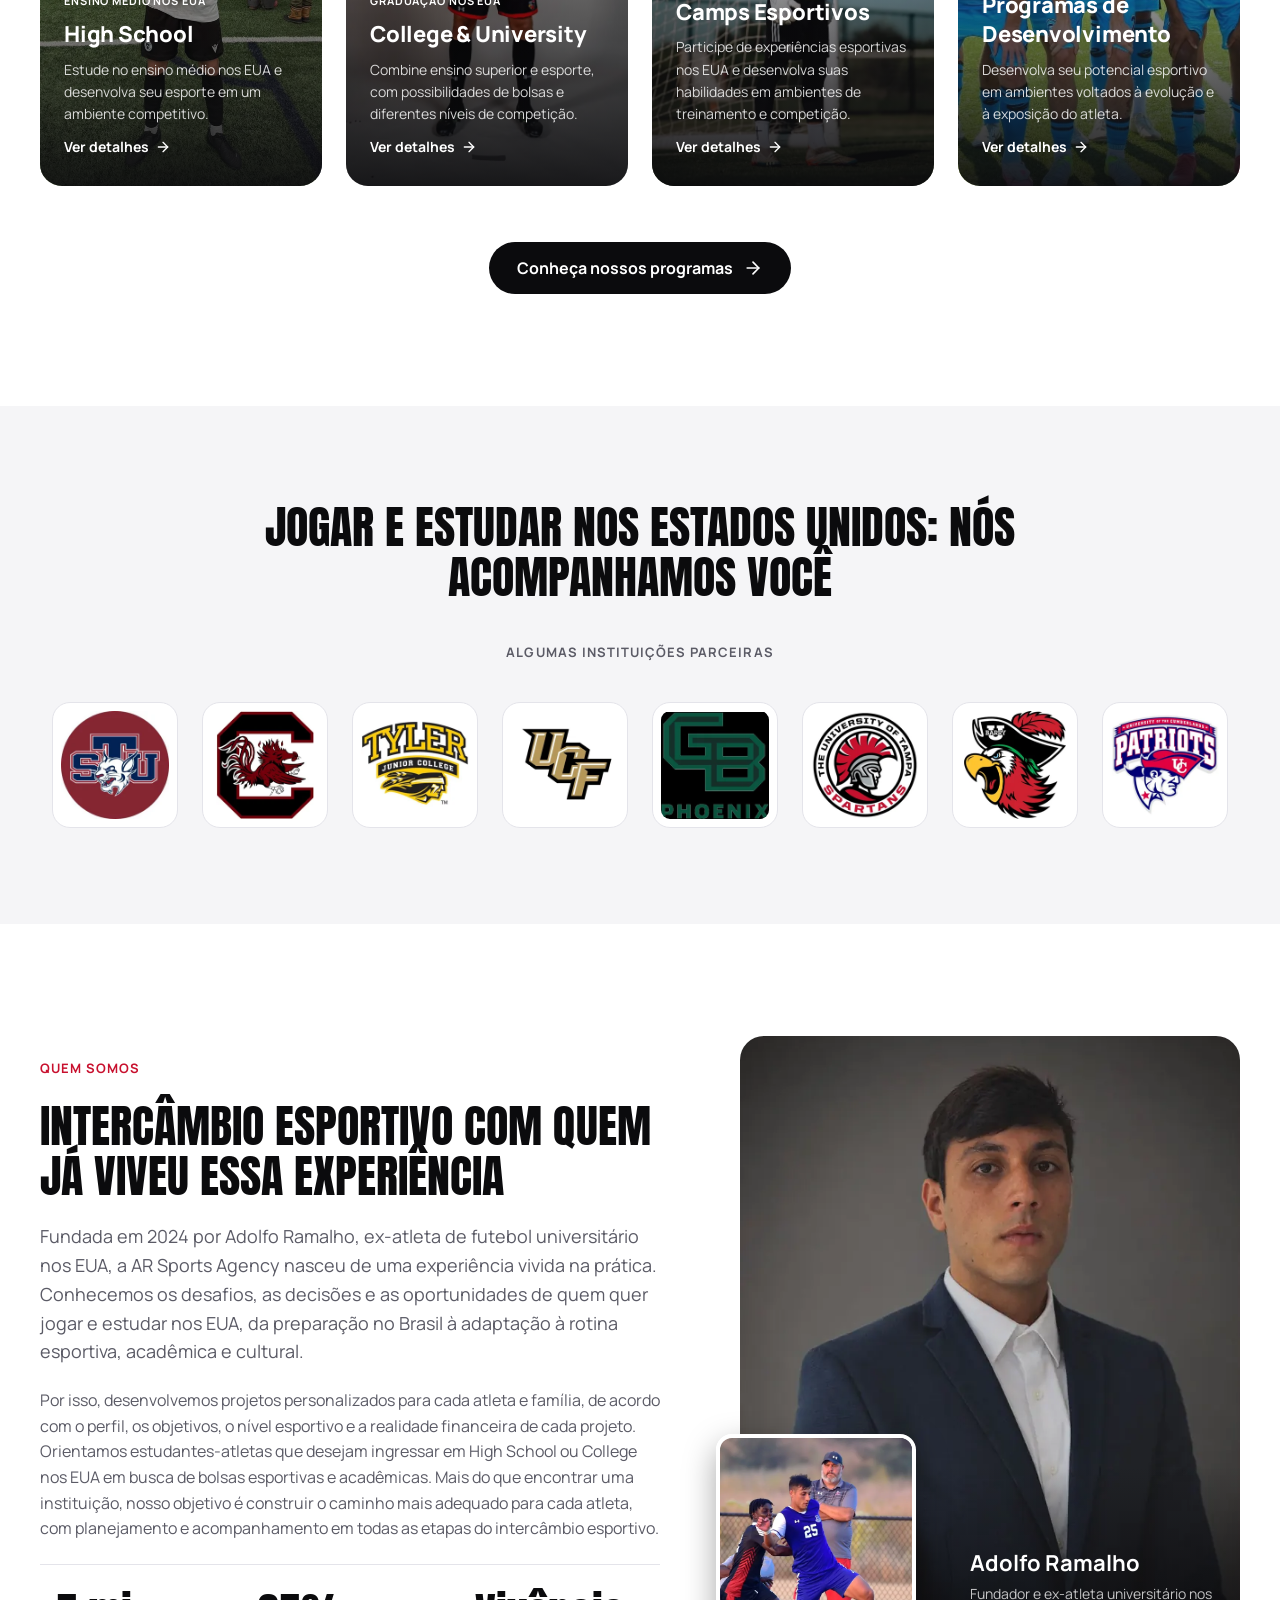
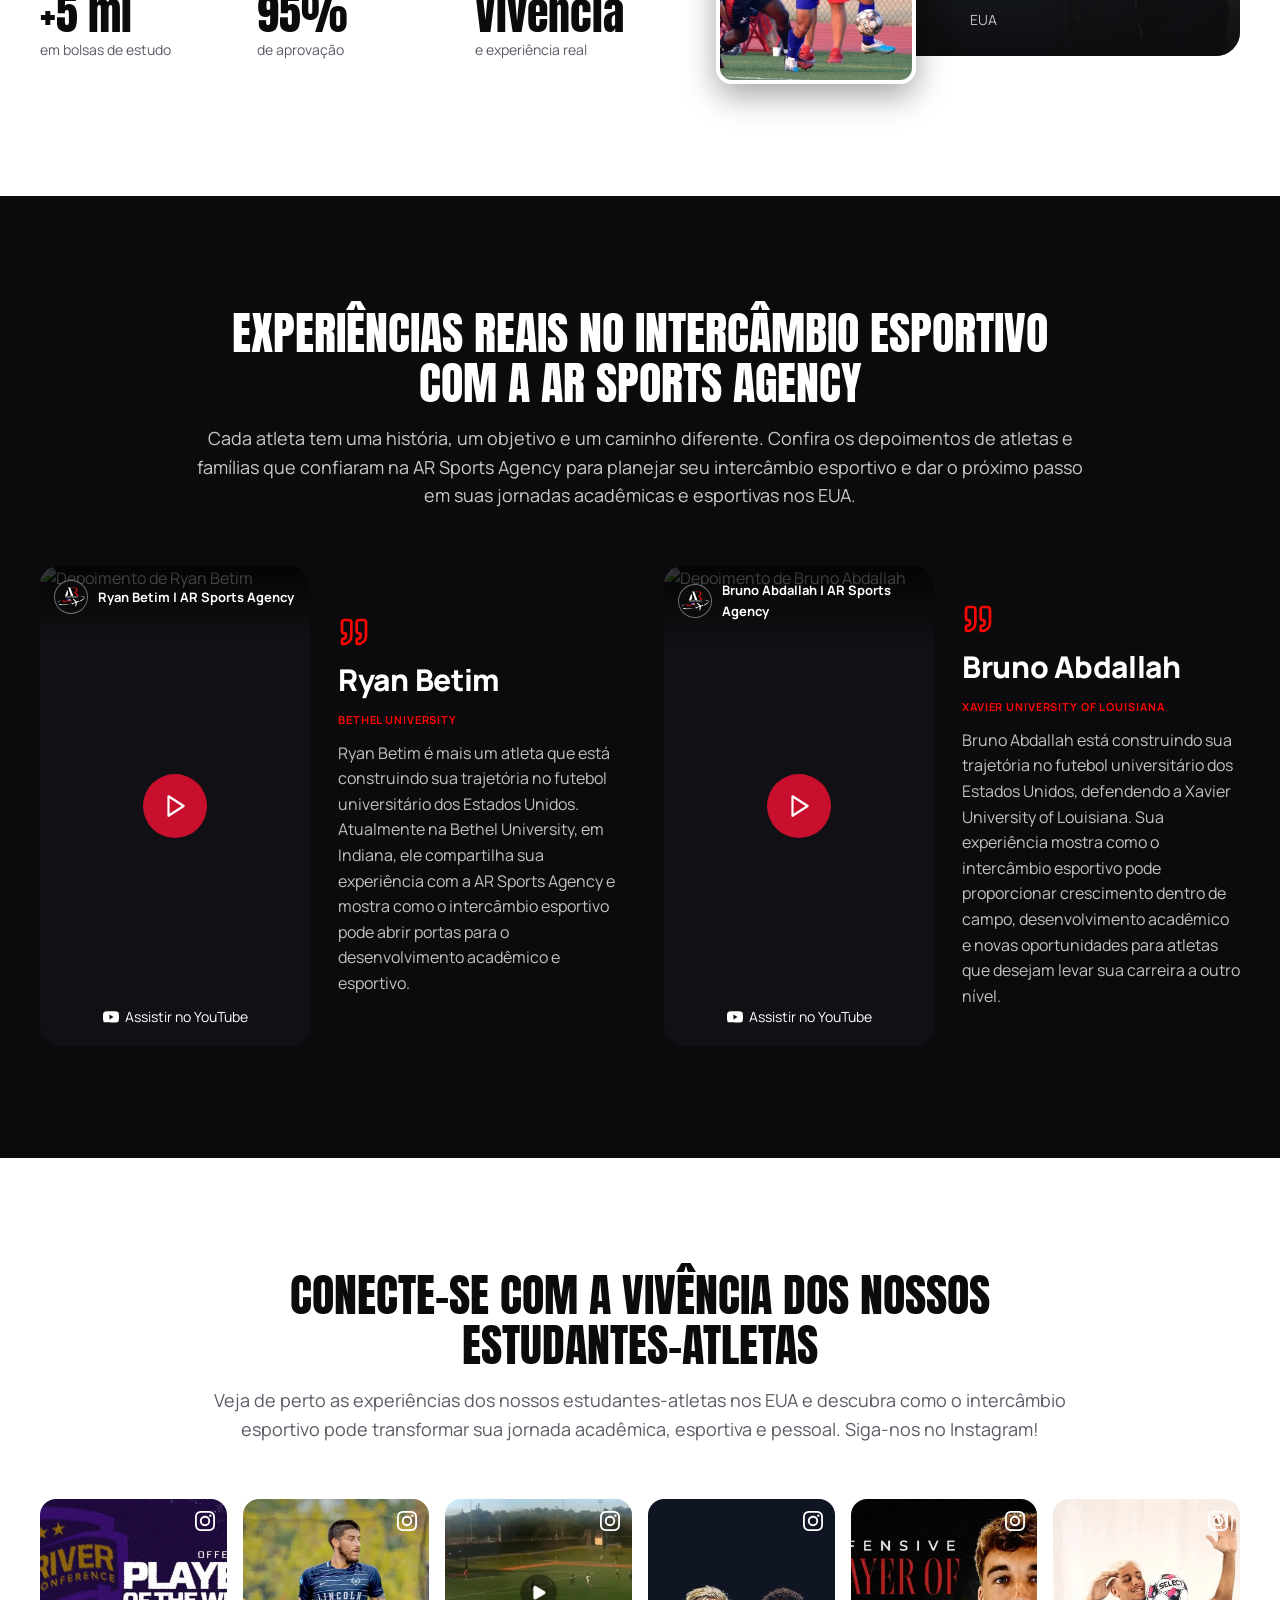
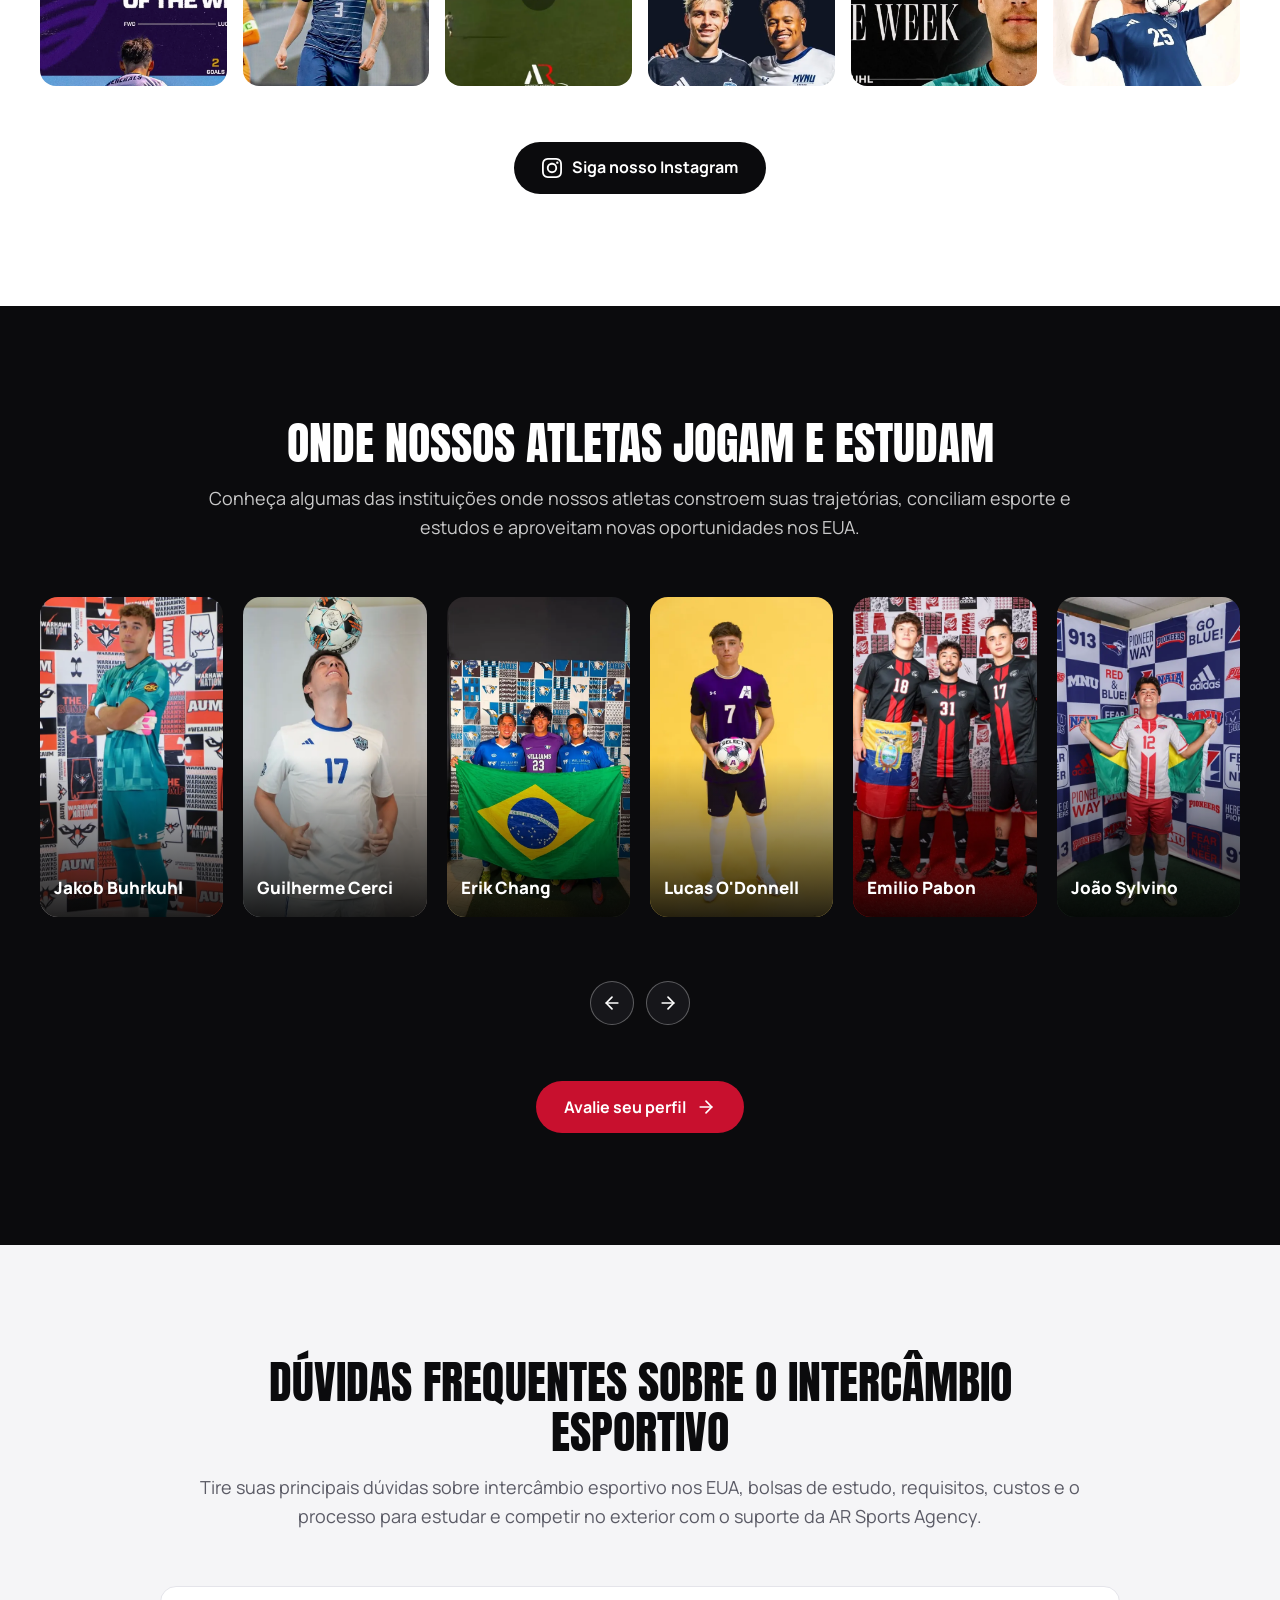
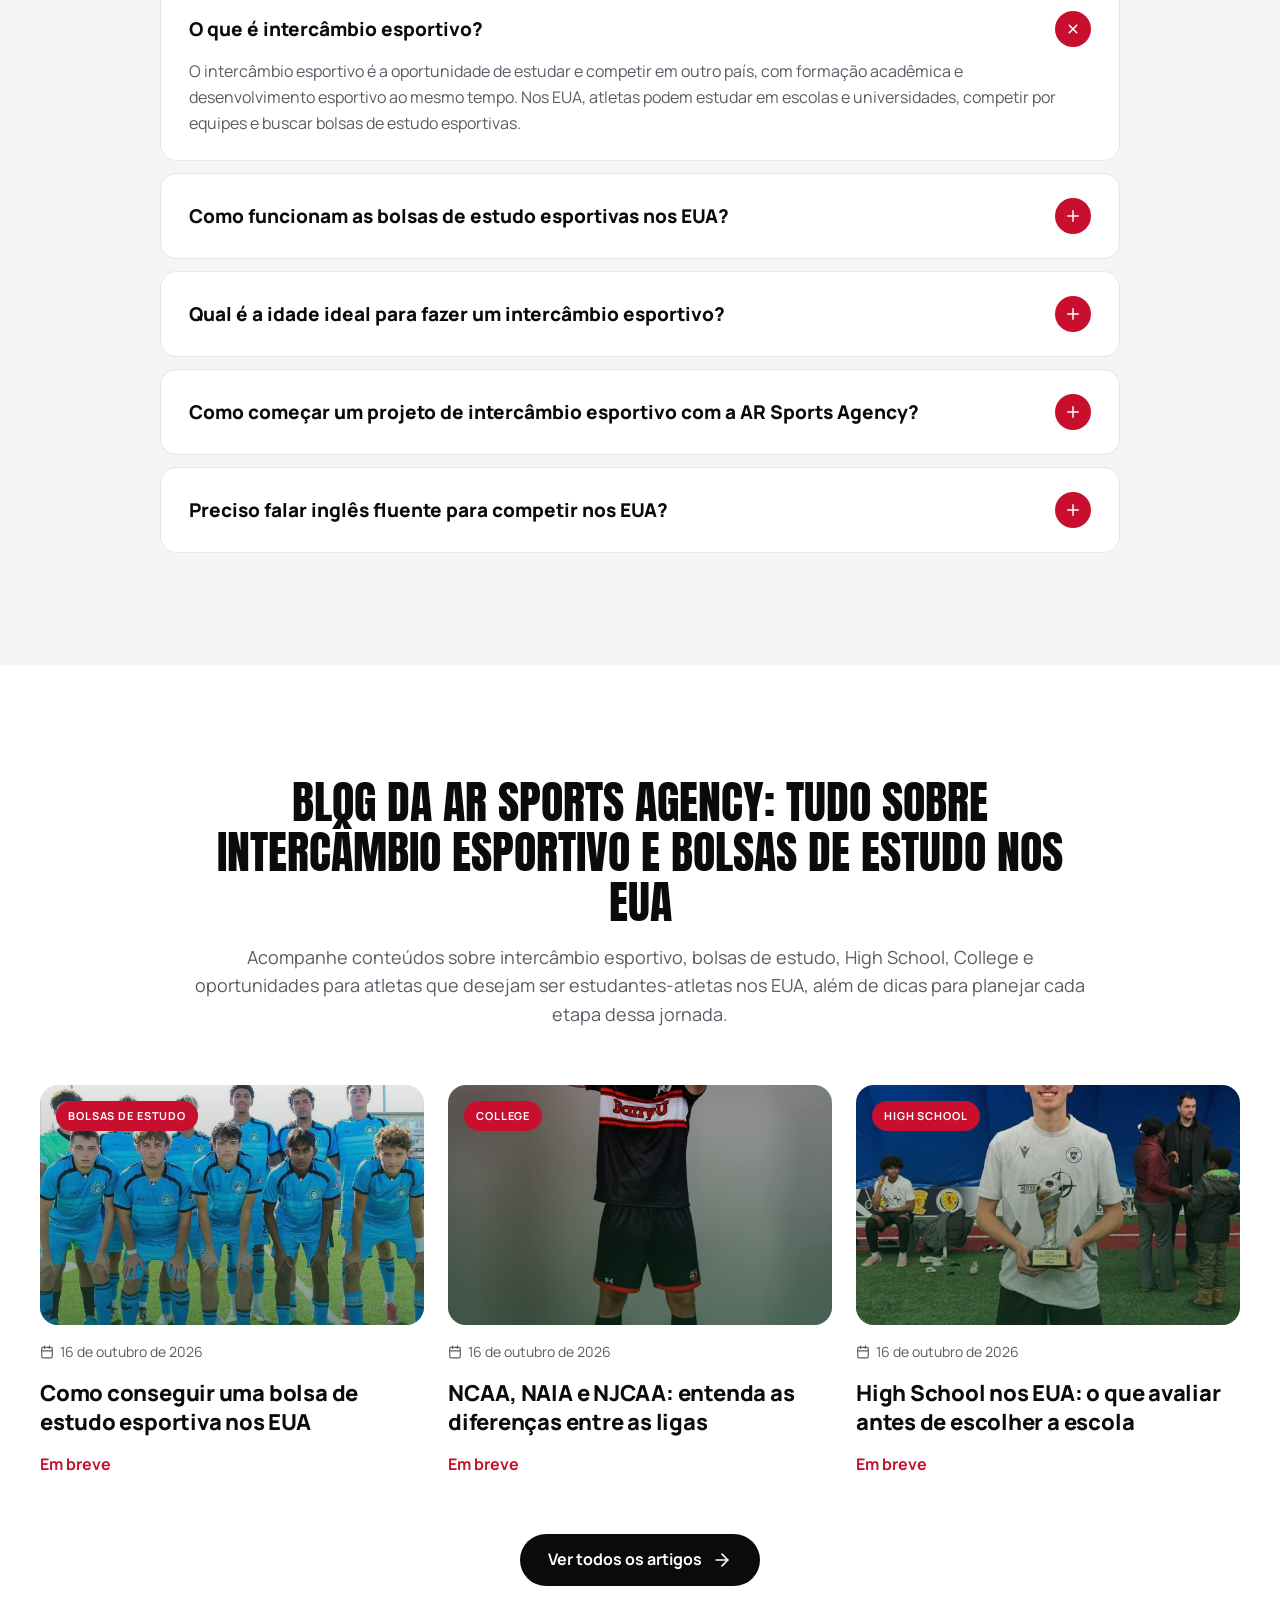
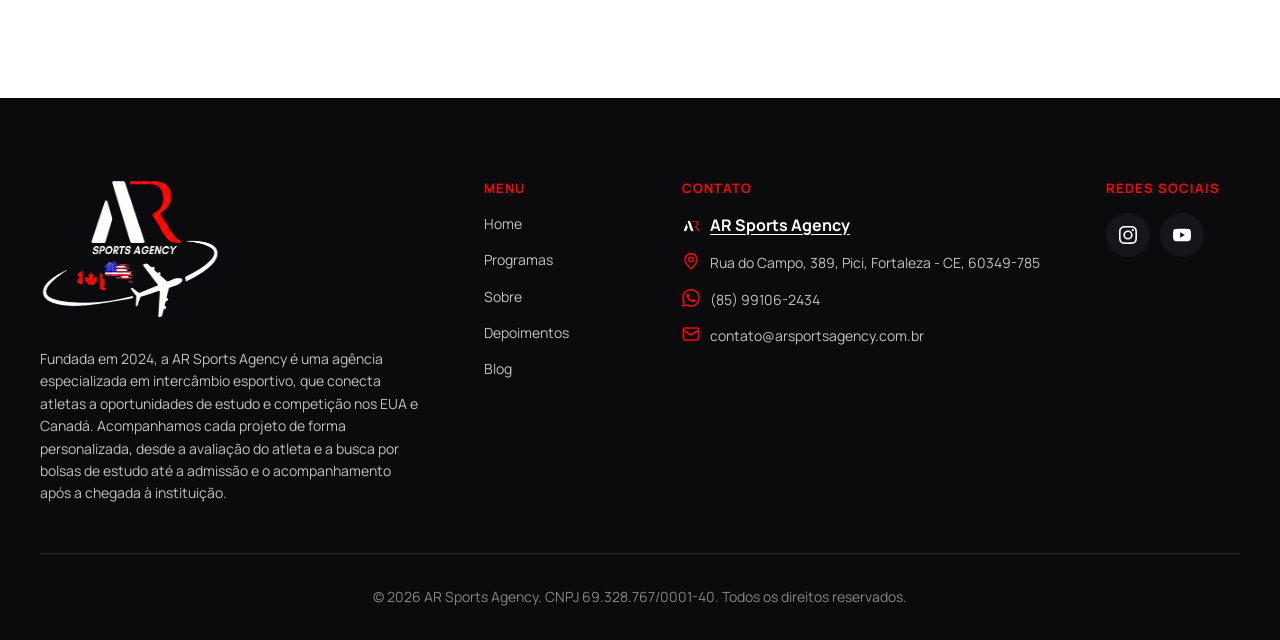
==== commit 473d9d25: "Unifica todos os links de WhatsApp no número (85) 99106-2434 Co-Authored-By: Claude Opus 5.5 <norepl" ====
--- a/index.html
+++ b/index.html
@@ -7,12 +7,12 @@
 <link rel="stylesheet" href="./assets/css/style.css?v=5"><script type="application/ld+json">{"@context": "https://schema.org", "@type": "Organization", "name": "AR Sports Agency", "url": "https://arsportsagency.com.br/", "logo": "https://arsportsagency.com.br/assets/img/logo.png", "email": "contato@arsportsagency.com.br", "telephone": "+55 85 99106-2434", "hasMap": "https://share.google/sRumZk0qRqVlAinR0", "foundingDate": "2024", "founder": {"@type": "Person", "name": "Adolfo Ramalho"}, "address": {"@type": "PostalAddress", "streetAddress": "Rua do Campo, 389, Pici", "postalCode": "60349-785", "addressLocality": "Fortaleza", "addressRegion": "CE", "addressCountry": "BR"}, "sameAs": ["https://www.instagram.com/arsportsagency_/", "https://www.youtube.com/@arsportsagency2024"], "slogan": "#TransformandoTalentosEmOportunidades"}</script><script type="application/ld+json">{"@context": "https://schema.org", "@type": "FAQPage", "mainEntity": [{"@type": "Question", "name": "O que é intercâmbio esportivo?", "acceptedAnswer": {"@type": "Answer", "text": "O intercâmbio esportivo é a oportunidade de estudar e competir em outro país, com formação acadêmica e desenvolvimento esportivo ao mesmo tempo. Nos EUA, atletas podem estudar em escolas e universidades, competir por equipes e buscar bolsas de estudo esportivas."}}, {"@type": "Question", "name": "Como funcionam as bolsas de estudo esportivas nos EUA?", "acceptedAnswer": {"@type": "Answer", "text": "As bolsas esportivas são oferecidas por escolas e universidades para atletas que atendem aos requisitos esportivos e acadêmicos. O valor varia conforme a instituição, a modalidade, o nível esportivo e o perfil do atleta, e pode reduzir significativamente os custos do programa."}}, {"@type": "Question", "name": "Qual é a idade ideal para fazer um intercâmbio esportivo?", "acceptedAnswer": {"@type": "Answer", "text": "Não existe uma idade única ideal. O momento adequado depende da idade, do nível esportivo, do histórico acadêmico e dos objetivos do atleta. Existem oportunidades para estudantes do ensino médio e para atletas que desejam ingressar ou continuar os estudos em universidades nos EUA."}}, {"@type": "Question", "name": "Como começar um projeto de intercâmbio esportivo com a AR Sports Agency?", "acceptedAnswer": {"@type": "Answer", "text": "O primeiro passo é a avaliação do perfil do atleta. Analisamos idade, histórico acadêmico, nível esportivo, objetivos e orçamento para desenvolver uma estratégia personalizada e buscar oportunidades em escolas e universidades alinhadas ao seu perfil."}}, {"@type": "Question", "name": "Preciso falar inglês fluente para competir nos EUA?", "acceptedAnswer": {"@type": "Answer", "text": "Não necessariamente. O nível de inglês exigido varia conforme a instituição e o programa. Muitos atletas iniciam o intercâmbio esportivo sem fluência e desenvolvem o idioma durante a experiência. A AR Sports Agency avalia o nível de inglês para indicar opções adequadas."}}]}</script></head>
 <body id="topo"><header class="header"><div class="container">
 <a class="logo" href="./index.html" aria-label="AR Sports Agency, página inicial"><img src="./assets/img/logo-full.webp" alt="AR Sports Agency" width="113" height="80"></a>
-<nav class="nav" aria-label="Menu principal"><a href="./index.html" class="ativo" aria-current="page">Home</a><div class="drop"><a href="./programas/index.html">Programas <svg aria-hidden="true" focusable="false" xmlns="http://www.w3.org/2000/svg" width="24" height="24" viewBox="0 0 24 24" fill="none" stroke="currentColor" stroke-width="2" stroke-linecap="round" stroke-linejoin="round"><path d="m6 9 6 6 6-6"/></svg></a><div class="drop-menu"><a href="./high-school/index.html"><span class="ic"><svg aria-hidden="true" focusable="false" xmlns="http://www.w3.org/2000/svg" width="24" height="24" viewBox="0 0 24 24" fill="none" stroke="currentColor" stroke-width="2" stroke-linecap="round" stroke-linejoin="round" > <path d="M21.42 10.922a1 1 0 0 0-.019-1.838L12.83 5.18a2 2 0 0 0-1.66 0L2.6 9.08a1 1 0 0 0 0 1.832l8.57 3.908a2 2 0 0 0 1.66 0z" /> <path d="M22 10v6" /> <path d="M6 12.5V16a6 3 0 0 0 12 0v-3.5" /> </svg></span><span><b>High School</b><span>Ensino Médio nos EUA</span></span></a><a href="./college-university/index.html"><span class="ic"><svg aria-hidden="true" focusable="false" xmlns="http://www.w3.org/2000/svg" width="24" height="24" viewBox="0 0 24 24" fill="none" stroke="currentColor" stroke-width="2" stroke-linecap="round" stroke-linejoin="round" > <path d="M6 9H4.5a2.5 2.5 0 0 1 0-5H6" /> <path d="M18 9h1.5a2.5 2.5 0 0 0 0-5H18" /> <path d="M4 22h16" /> <path d="M10 14.66V17c0 .55-.47.98-.97 1.21C7.85 18.75 7 20.24 7 22" /> <path d="M14 14.66V17c0 .55.47.98.97 1.21C16.15 18.75 17 20.24 17 22" /> <path d="M18 2H6v7a6 6 0 0 0 12 0V2Z" /> </svg></span><span><b>College & University</b><span>Graduação com bolsa nos EUA</span></span></a><a href="./programas-de-desenvolvimento/index.html"><span class="ic"><svg aria-hidden="true" focusable="false" xmlns="http://www.w3.org/2000/svg" width="24" height="24" viewBox="0 0 24 24" fill="none" stroke="currentColor" stroke-width="2" stroke-linecap="round" stroke-linejoin="round" > <path d="M14.4 14.4 9.6 9.6" /> <path d="M18.657 21.485a2 2 0 1 1-2.829-2.828l-1.767 1.768a2 2 0 1 1-2.829-2.829l6.364-6.364a2 2 0 1 1 2.829 2.829l-1.768 1.767a2 2 0 1 1 2.828 2.829z" /> <path d="m21.5 21.5-1.4-1.4" /> <path d="M3.9 3.9 2.5 2.5" /> <path d="M6.404 12.768a2 2 0 1 1-2.829-2.829l1.768-1.767a2 2 0 1 1-2.828-2.829l2.828-2.828a2 2 0 1 1 2.829 2.828l1.767-1.768a2 2 0 1 1 2.829 2.829z" /> </svg></span><span><b>Programas de Desenvolvimento</b><span>Evolução e exposição do atleta</span></span></a><a href="./camps-summer-programs/index.html"><span class="ic"><svg aria-hidden="true" focusable="false" xmlns="http://www.w3.org/2000/svg" width="24" height="24" viewBox="0 0 24 24" fill="none" stroke="currentColor" stroke-width="2" stroke-linecap="round" stroke-linejoin="round" > <path d="M17.8 19.2 16 11l3.5-3.5C21 6 21.5 4 21 3c-1-.5-3 0-4.5 1.5L13 8 4.8 6.2c-.5-.1-.9.1-1.1.5l-.3.5c-.2.5-.1 1 .3 1.3L9 12l-2 3H4l-1 1 3 2 2 3 1-1v-3l3-2 3.5 5.3c.3.4.8.5 1.3.3l.5-.2c.4-.3.6-.7.5-1.2z" /> </svg></span><span><b>Camps Esportivos</b><span>Summer Programs nos EUA</span></span></a><a class="todos" href="./programas/index.html">Ver todos os programas <svg aria-hidden="true" focusable="false" xmlns="http://www.w3.org/2000/svg" width="24" height="24" viewBox="0 0 24 24" fill="none" stroke="currentColor" stroke-width="2" stroke-linecap="round" stroke-linejoin="round" > <path d="M5 12h14" /> <path d="m12 5 7 7-7 7" /> </svg></a></div></div><a href="./sobre/index.html">Sobre</a><a href="./depoimentos/index.html">Depoimentos</a><a href="./blog/index.html">Blog</a><a href="./contato/index.html">Contato</a><div class="redes" hidden-desktop><a href="https://wa.me/18706049892?text=Ol%C3%A1%21%20Vim%20pelo%20site%20da%20AR%20Sports%20Agency%20e%20quero%20falar%20com%20um%20especialista%20sobre%20o%20interc%C3%A2mbio%20esportivo." target="_blank" rel="noopener" aria-label="WhatsApp"><svg aria-hidden="true" focusable="false" width="24" height="24" viewBox="0 0 24 24" xmlns="http://www.w3.org/2000/svg"><path fill="currentColor" d="M17.472 14.382c-.297-.149-1.758-.867-2.03-.967-.273-.099-.471-.148-.67.15-.197.297-.767.966-.94 1.164-.173.199-.347.223-.644.075-.297-.15-1.255-.463-2.39-1.475-.883-.788-1.48-1.761-1.653-2.059-.173-.297-.018-.458.13-.606.134-.133.298-.347.446-.52.149-.174.198-.298.298-.497.099-.198.05-.371-.025-.52-.075-.149-.669-1.612-.916-2.207-.242-.579-.487-.5-.669-.51-.173-.008-.371-.01-.57-.01-.198 0-.52.074-.792.372-.272.297-1.04 1.016-1.04 2.479 0 1.462 1.065 2.875 1.213 3.074.149.198 2.096 3.2 5.077 4.487.709.306 1.262.489 1.694.625.712.227 1.36.195 1.871.118.571-.085 1.758-.719 2.006-1.413.248-.694.248-1.289.173-1.413-.074-.124-.272-.198-.57-.347m-5.421 7.403h-.004a9.87 9.87 0 01-5.031-1.378l-.361-.214-3.741.982.998-3.648-.235-.374a9.86 9.86 0 01-1.51-5.26c.001-5.45 4.436-9.884 9.888-9.884 2.64 0 5.122 1.03 6.988 2.898a9.825 9.825 0 012.893 6.994c-.003 5.45-4.437 9.884-9.885 9.884m8.413-18.297A11.815 11.815 0 0012.05 0C5.495 0 .16 5.335.157 11.892c0 2.096.547 4.142 1.588 5.945L.057 24l6.305-1.654a11.882 11.882 0 005.683 1.448h.005c6.554 0 11.89-5.335 11.893-11.893a11.821 11.821 0 00-3.48-8.413Z"/></svg></a><a href="https://www.instagram.com/arsportsagency_/" target="_blank" rel="noopener" aria-label="Instagram"><svg aria-hidden="true" focusable="false" width="24" height="24" viewBox="0 0 24 24" xmlns="http://www.w3.org/2000/svg"><path fill="currentColor" d="M7.0301.084c-1.2768.0602-2.1487.264-2.911.5634-.7888.3075-1.4575.72-2.1228 1.3877-.6652.6677-1.075 1.3368-1.3802 2.127-.2954.7638-.4956 1.6365-.552 2.914-.0564 1.2775-.0689 1.6882-.0626 4.947.0062 3.2586.0206 3.6671.0825 4.9473.061 1.2765.264 2.1482.5635 2.9107.308.7889.72 1.4573 1.388 2.1228.6679.6655 1.3365 1.0743 2.1285 1.38.7632.295 1.6361.4961 2.9134.552 1.2773.056 1.6884.069 4.9462.0627 3.2578-.0062 3.668-.0207 4.9478-.0814 1.28-.0607 2.147-.2652 2.9098-.5633.7889-.3086 1.4578-.72 2.1228-1.3881.665-.6682 1.0745-1.3378 1.3795-2.1284.2957-.7632.4966-1.636.552-2.9124.056-1.2809.0692-1.6898.063-4.948-.0063-3.2583-.021-3.6668-.0817-4.9465-.0607-1.2797-.264-2.1487-.5633-2.9117-.3084-.7889-.72-1.4568-1.3876-2.1228C21.2982 1.33 20.628.9208 19.8378.6165 19.074.321 18.2017.1197 16.9244.0645 15.6471.0093 15.236-.005 11.977.0014 8.718.0076 8.31.0215 7.0301.0839m.1402 21.6932c-1.17-.0509-1.8053-.2453-2.2287-.408-.5606-.216-.96-.4771-1.3819-.895-.422-.4178-.6811-.8186-.9-1.378-.1644-.4234-.3624-1.058-.4171-2.228-.0595-1.2645-.072-1.6442-.079-4.848-.007-3.2037.0053-3.583.0607-4.848.05-1.169.2456-1.805.408-2.2282.216-.5613.4762-.96.895-1.3816.4188-.4217.8184-.6814 1.3783-.9003.423-.1651 1.0575-.3614 2.227-.4171 1.2655-.06 1.6447-.072 4.848-.079 3.2033-.007 3.5835.005 4.8495.0608 1.169.0508 1.8053.2445 2.228.408.5608.216.96.4754 1.3816.895.4217.4194.6816.8176.9005 1.3787.1653.4217.3617 1.056.4169 2.2263.0602 1.2655.0739 1.645.0796 4.848.0058 3.203-.0055 3.5834-.061 4.848-.051 1.17-.245 1.8055-.408 2.2294-.216.5604-.4763.96-.8954 1.3814-.419.4215-.8181.6811-1.3783.9-.4224.1649-1.0577.3617-2.2262.4174-1.2656.0595-1.6448.072-4.8493.079-3.2045.007-3.5825-.006-4.848-.0608M16.953 5.5864A1.44 1.44 0 1 0 18.39 4.144a1.44 1.44 0 0 0-1.437 1.4424M5.8385 12.012c.0067 3.4032 2.7706 6.1557 6.173 6.1493 3.4026-.0065 6.157-2.7701 6.1506-6.1733-.0065-3.4032-2.771-6.1565-6.174-6.1498-3.403.0067-6.156 2.771-6.1496 6.1738M8 12.0077a4 4 0 1 1 4.008 3.9921A3.9996 3.9996 0 0 1 8 12.0077"/></svg></a><a href="https://www.youtube.com/@arsportsagency2024" target="_blank" rel="noopener" aria-label="YouTube"><svg aria-hidden="true" focusable="false" width="24" height="24" viewBox="0 0 24 24" xmlns="http://www.w3.org/2000/svg"><path fill="currentColor" d="M23.498 6.186a3.016 3.016 0 0 0-2.122-2.136C19.505 3.545 12 3.545 12 3.545s-7.505 0-9.377.505A3.017 3.017 0 0 0 .502 6.186C0 8.07 0 12 0 12s0 3.93.502 5.814a3.016 3.016 0 0 0 2.122 2.136c1.871.505 9.376.505 9.376.505s7.505 0 9.377-.505a3.015 3.015 0 0 0 2.122-2.136C24 15.93 24 12 24 12s0-3.93-.502-5.814zM9.545 15.568V8.432L15.818 12l-6.273 3.568z"/></svg></a></div></nav>
-<div class="redes topo-redes"><a href="https://wa.me/18706049892?text=Ol%C3%A1%21%20Vim%20pelo%20site%20da%20AR%20Sports%20Agency%20e%20quero%20falar%20com%20um%20especialista%20sobre%20o%20interc%C3%A2mbio%20esportivo." target="_blank" rel="noopener" aria-label="WhatsApp"><svg aria-hidden="true" focusable="false" width="24" height="24" viewBox="0 0 24 24" xmlns="http://www.w3.org/2000/svg"><path fill="currentColor" d="M17.472 14.382c-.297-.149-1.758-.867-2.03-.967-.273-.099-.471-.148-.67.15-.197.297-.767.966-.94 1.164-.173.199-.347.223-.644.075-.297-.15-1.255-.463-2.39-1.475-.883-.788-1.48-1.761-1.653-2.059-.173-.297-.018-.458.13-.606.134-.133.298-.347.446-.52.149-.174.198-.298.298-.497.099-.198.05-.371-.025-.52-.075-.149-.669-1.612-.916-2.207-.242-.579-.487-.5-.669-.51-.173-.008-.371-.01-.57-.01-.198 0-.52.074-.792.372-.272.297-1.04 1.016-1.04 2.479 0 1.462 1.065 2.875 1.213 3.074.149.198 2.096 3.2 5.077 4.487.709.306 1.262.489 1.694.625.712.227 1.36.195 1.871.118.571-.085 1.758-.719 2.006-1.413.248-.694.248-1.289.173-1.413-.074-.124-.272-.198-.57-.347m-5.421 7.403h-.004a9.87 9.87 0 01-5.031-1.378l-.361-.214-3.741.982.998-3.648-.235-.374a9.86 9.86 0 01-1.51-5.26c.001-5.45 4.436-9.884 9.888-9.884 2.64 0 5.122 1.03 6.988 2.898a9.825 9.825 0 012.893 6.994c-.003 5.45-4.437 9.884-9.885 9.884m8.413-18.297A11.815 11.815 0 0012.05 0C5.495 0 .16 5.335.157 11.892c0 2.096.547 4.142 1.588 5.945L.057 24l6.305-1.654a11.882 11.882 0 005.683 1.448h.005c6.554 0 11.89-5.335 11.893-11.893a11.821 11.821 0 00-3.48-8.413Z"/></svg></a><a href="https://www.instagram.com/arsportsagency_/" target="_blank" rel="noopener" aria-label="Instagram"><svg aria-hidden="true" focusable="false" width="24" height="24" viewBox="0 0 24 24" xmlns="http://www.w3.org/2000/svg"><path fill="currentColor" d="M7.0301.084c-1.2768.0602-2.1487.264-2.911.5634-.7888.3075-1.4575.72-2.1228 1.3877-.6652.6677-1.075 1.3368-1.3802 2.127-.2954.7638-.4956 1.6365-.552 2.914-.0564 1.2775-.0689 1.6882-.0626 4.947.0062 3.2586.0206 3.6671.0825 4.9473.061 1.2765.264 2.1482.5635 2.9107.308.7889.72 1.4573 1.388 2.1228.6679.6655 1.3365 1.0743 2.1285 1.38.7632.295 1.6361.4961 2.9134.552 1.2773.056 1.6884.069 4.9462.0627 3.2578-.0062 3.668-.0207 4.9478-.0814 1.28-.0607 2.147-.2652 2.9098-.5633.7889-.3086 1.4578-.72 2.1228-1.3881.665-.6682 1.0745-1.3378 1.3795-2.1284.2957-.7632.4966-1.636.552-2.9124.056-1.2809.0692-1.6898.063-4.948-.0063-3.2583-.021-3.6668-.0817-4.9465-.0607-1.2797-.264-2.1487-.5633-2.9117-.3084-.7889-.72-1.4568-1.3876-2.1228C21.2982 1.33 20.628.9208 19.8378.6165 19.074.321 18.2017.1197 16.9244.0645 15.6471.0093 15.236-.005 11.977.0014 8.718.0076 8.31.0215 7.0301.0839m.1402 21.6932c-1.17-.0509-1.8053-.2453-2.2287-.408-.5606-.216-.96-.4771-1.3819-.895-.422-.4178-.6811-.8186-.9-1.378-.1644-.4234-.3624-1.058-.4171-2.228-.0595-1.2645-.072-1.6442-.079-4.848-.007-3.2037.0053-3.583.0607-4.848.05-1.169.2456-1.805.408-2.2282.216-.5613.4762-.96.895-1.3816.4188-.4217.8184-.6814 1.3783-.9003.423-.1651 1.0575-.3614 2.227-.4171 1.2655-.06 1.6447-.072 4.848-.079 3.2033-.007 3.5835.005 4.8495.0608 1.169.0508 1.8053.2445 2.228.408.5608.216.96.4754 1.3816.895.4217.4194.6816.8176.9005 1.3787.1653.4217.3617 1.056.4169 2.2263.0602 1.2655.0739 1.645.0796 4.848.0058 3.203-.0055 3.5834-.061 4.848-.051 1.17-.245 1.8055-.408 2.2294-.216.5604-.4763.96-.8954 1.3814-.419.4215-.8181.6811-1.3783.9-.4224.1649-1.0577.3617-2.2262.4174-1.2656.0595-1.6448.072-4.8493.079-3.2045.007-3.5825-.006-4.848-.0608M16.953 5.5864A1.44 1.44 0 1 0 18.39 4.144a1.44 1.44 0 0 0-1.437 1.4424M5.8385 12.012c.0067 3.4032 2.7706 6.1557 6.173 6.1493 3.4026-.0065 6.157-2.7701 6.1506-6.1733-.0065-3.4032-2.771-6.1565-6.174-6.1498-3.403.0067-6.156 2.771-6.1496 6.1738M8 12.0077a4 4 0 1 1 4.008 3.9921A3.9996 3.9996 0 0 1 8 12.0077"/></svg></a><a href="https://www.youtube.com/@arsportsagency2024" target="_blank" rel="noopener" aria-label="YouTube"><svg aria-hidden="true" focusable="false" width="24" height="24" viewBox="0 0 24 24" xmlns="http://www.w3.org/2000/svg"><path fill="currentColor" d="M23.498 6.186a3.016 3.016 0 0 0-2.122-2.136C19.505 3.545 12 3.545 12 3.545s-7.505 0-9.377.505A3.017 3.017 0 0 0 .502 6.186C0 8.07 0 12 0 12s0 3.93.502 5.814a3.016 3.016 0 0 0 2.122 2.136c1.871.505 9.376.505 9.376.505s7.505 0 9.377-.505a3.015 3.015 0 0 0 2.122-2.136C24 15.93 24 12 24 12s0-3.93-.502-5.814zM9.545 15.568V8.432L15.818 12l-6.273 3.568z"/></svg></a></div>
+<nav class="nav" aria-label="Menu principal"><a href="./index.html" class="ativo" aria-current="page">Home</a><div class="drop"><a href="./programas/index.html">Programas <svg aria-hidden="true" focusable="false" xmlns="http://www.w3.org/2000/svg" width="24" height="24" viewBox="0 0 24 24" fill="none" stroke="currentColor" stroke-width="2" stroke-linecap="round" stroke-linejoin="round"><path d="m6 9 6 6 6-6"/></svg></a><div class="drop-menu"><a href="./high-school/index.html"><span class="ic"><svg aria-hidden="true" focusable="false" xmlns="http://www.w3.org/2000/svg" width="24" height="24" viewBox="0 0 24 24" fill="none" stroke="currentColor" stroke-width="2" stroke-linecap="round" stroke-linejoin="round" > <path d="M21.42 10.922a1 1 0 0 0-.019-1.838L12.83 5.18a2 2 0 0 0-1.66 0L2.6 9.08a1 1 0 0 0 0 1.832l8.57 3.908a2 2 0 0 0 1.66 0z" /> <path d="M22 10v6" /> <path d="M6 12.5V16a6 3 0 0 0 12 0v-3.5" /> </svg></span><span><b>High School</b><span>Ensino Médio nos EUA</span></span></a><a href="./college-university/index.html"><span class="ic"><svg aria-hidden="true" focusable="false" xmlns="http://www.w3.org/2000/svg" width="24" height="24" viewBox="0 0 24 24" fill="none" stroke="currentColor" stroke-width="2" stroke-linecap="round" stroke-linejoin="round" > <path d="M6 9H4.5a2.5 2.5 0 0 1 0-5H6" /> <path d="M18 9h1.5a2.5 2.5 0 0 0 0-5H18" /> <path d="M4 22h16" /> <path d="M10 14.66V17c0 .55-.47.98-.97 1.21C7.85 18.75 7 20.24 7 22" /> <path d="M14 14.66V17c0 .55.47.98.97 1.21C16.15 18.75 17 20.24 17 22" /> <path d="M18 2H6v7a6 6 0 0 0 12 0V2Z" /> </svg></span><span><b>College & University</b><span>Graduação com bolsa nos EUA</span></span></a><a href="./programas-de-desenvolvimento/index.html"><span class="ic"><svg aria-hidden="true" focusable="false" xmlns="http://www.w3.org/2000/svg" width="24" height="24" viewBox="0 0 24 24" fill="none" stroke="currentColor" stroke-width="2" stroke-linecap="round" stroke-linejoin="round" > <path d="M14.4 14.4 9.6 9.6" /> <path d="M18.657 21.485a2 2 0 1 1-2.829-2.828l-1.767 1.768a2 2 0 1 1-2.829-2.829l6.364-6.364a2 2 0 1 1 2.829 2.829l-1.768 1.767a2 2 0 1 1 2.828 2.829z" /> <path d="m21.5 21.5-1.4-1.4" /> <path d="M3.9 3.9 2.5 2.5" /> <path d="M6.404 12.768a2 2 0 1 1-2.829-2.829l1.768-1.767a2 2 0 1 1-2.828-2.829l2.828-2.828a2 2 0 1 1 2.829 2.828l1.767-1.768a2 2 0 1 1 2.829 2.829z" /> </svg></span><span><b>Programas de Desenvolvimento</b><span>Evolução e exposição do atleta</span></span></a><a href="./camps-summer-programs/index.html"><span class="ic"><svg aria-hidden="true" focusable="false" xmlns="http://www.w3.org/2000/svg" width="24" height="24" viewBox="0 0 24 24" fill="none" stroke="currentColor" stroke-width="2" stroke-linecap="round" stroke-linejoin="round" > <path d="M17.8 19.2 16 11l3.5-3.5C21 6 21.5 4 21 3c-1-.5-3 0-4.5 1.5L13 8 4.8 6.2c-.5-.1-.9.1-1.1.5l-.3.5c-.2.5-.1 1 .3 1.3L9 12l-2 3H4l-1 1 3 2 2 3 1-1v-3l3-2 3.5 5.3c.3.4.8.5 1.3.3l.5-.2c.4-.3.6-.7.5-1.2z" /> </svg></span><span><b>Camps Esportivos</b><span>Summer Programs nos EUA</span></span></a><a class="todos" href="./programas/index.html">Ver todos os programas <svg aria-hidden="true" focusable="false" xmlns="http://www.w3.org/2000/svg" width="24" height="24" viewBox="0 0 24 24" fill="none" stroke="currentColor" stroke-width="2" stroke-linecap="round" stroke-linejoin="round" > <path d="M5 12h14" /> <path d="m12 5 7 7-7 7" /> </svg></a></div></div><a href="./sobre/index.html">Sobre</a><a href="./depoimentos/index.html">Depoimentos</a><a href="./blog/index.html">Blog</a><a href="./contato/index.html">Contato</a><div class="redes" hidden-desktop><a href="https://wa.me/5585991062434?text=Ol%C3%A1%21%20Vim%20pelo%20site%20da%20AR%20Sports%20Agency%20e%20quero%20falar%20com%20um%20especialista%20sobre%20o%20interc%C3%A2mbio%20esportivo." target="_blank" rel="noopener" aria-label="WhatsApp"><svg aria-hidden="true" focusable="false" width="24" height="24" viewBox="0 0 24 24" xmlns="http://www.w3.org/2000/svg"><path fill="currentColor" d="M17.472 14.382c-.297-.149-1.758-.867-2.03-.967-.273-.099-.471-.148-.67.15-.197.297-.767.966-.94 1.164-.173.199-.347.223-.644.075-.297-.15-1.255-.463-2.39-1.475-.883-.788-1.48-1.761-1.653-2.059-.173-.297-.018-.458.13-.606.134-.133.298-.347.446-.52.149-.174.198-.298.298-.497.099-.198.05-.371-.025-.52-.075-.149-.669-1.612-.916-2.207-.242-.579-.487-.5-.669-.51-.173-.008-.371-.01-.57-.01-.198 0-.52.074-.792.372-.272.297-1.04 1.016-1.04 2.479 0 1.462 1.065 2.875 1.213 3.074.149.198 2.096 3.2 5.077 4.487.709.306 1.262.489 1.694.625.712.227 1.36.195 1.871.118.571-.085 1.758-.719 2.006-1.413.248-.694.248-1.289.173-1.413-.074-.124-.272-.198-.57-.347m-5.421 7.403h-.004a9.87 9.87 0 01-5.031-1.378l-.361-.214-3.741.982.998-3.648-.235-.374a9.86 9.86 0 01-1.51-5.26c.001-5.45 4.436-9.884 9.888-9.884 2.64 0 5.122 1.03 6.988 2.898a9.825 9.825 0 012.893 6.994c-.003 5.45-4.437 9.884-9.885 9.884m8.413-18.297A11.815 11.815 0 0012.05 0C5.495 0 .16 5.335.157 11.892c0 2.096.547 4.142 1.588 5.945L.057 24l6.305-1.654a11.882 11.882 0 005.683 1.448h.005c6.554 0 11.89-5.335 11.893-11.893a11.821 11.821 0 00-3.48-8.413Z"/></svg></a><a href="https://www.instagram.com/arsportsagency_/" target="_blank" rel="noopener" aria-label="Instagram"><svg aria-hidden="true" focusable="false" width="24" height="24" viewBox="0 0 24 24" xmlns="http://www.w3.org/2000/svg"><path fill="currentColor" d="M7.0301.084c-1.2768.0602-2.1487.264-2.911.5634-.7888.3075-1.4575.72-2.1228 1.3877-.6652.6677-1.075 1.3368-1.3802 2.127-.2954.7638-.4956 1.6365-.552 2.914-.0564 1.2775-.0689 1.6882-.0626 4.947.0062 3.2586.0206 3.6671.0825 4.9473.061 1.2765.264 2.1482.5635 2.9107.308.7889.72 1.4573 1.388 2.1228.6679.6655 1.3365 1.0743 2.1285 1.38.7632.295 1.6361.4961 2.9134.552 1.2773.056 1.6884.069 4.9462.0627 3.2578-.0062 3.668-.0207 4.9478-.0814 1.28-.0607 2.147-.2652 2.9098-.5633.7889-.3086 1.4578-.72 2.1228-1.3881.665-.6682 1.0745-1.3378 1.3795-2.1284.2957-.7632.4966-1.636.552-2.9124.056-1.2809.0692-1.6898.063-4.948-.0063-3.2583-.021-3.6668-.0817-4.9465-.0607-1.2797-.264-2.1487-.5633-2.9117-.3084-.7889-.72-1.4568-1.3876-2.1228C21.2982 1.33 20.628.9208 19.8378.6165 19.074.321 18.2017.1197 16.9244.0645 15.6471.0093 15.236-.005 11.977.0014 8.718.0076 8.31.0215 7.0301.0839m.1402 21.6932c-1.17-.0509-1.8053-.2453-2.2287-.408-.5606-.216-.96-.4771-1.3819-.895-.422-.4178-.6811-.8186-.9-1.378-.1644-.4234-.3624-1.058-.4171-2.228-.0595-1.2645-.072-1.6442-.079-4.848-.007-3.2037.0053-3.583.0607-4.848.05-1.169.2456-1.805.408-2.2282.216-.5613.4762-.96.895-1.3816.4188-.4217.8184-.6814 1.3783-.9003.423-.1651 1.0575-.3614 2.227-.4171 1.2655-.06 1.6447-.072 4.848-.079 3.2033-.007 3.5835.005 4.8495.0608 1.169.0508 1.8053.2445 2.228.408.5608.216.96.4754 1.3816.895.4217.4194.6816.8176.9005 1.3787.1653.4217.3617 1.056.4169 2.2263.0602 1.2655.0739 1.645.0796 4.848.0058 3.203-.0055 3.5834-.061 4.848-.051 1.17-.245 1.8055-.408 2.2294-.216.5604-.4763.96-.8954 1.3814-.419.4215-.8181.6811-1.3783.9-.4224.1649-1.0577.3617-2.2262.4174-1.2656.0595-1.6448.072-4.8493.079-3.2045.007-3.5825-.006-4.848-.0608M16.953 5.5864A1.44 1.44 0 1 0 18.39 4.144a1.44 1.44 0 0 0-1.437 1.4424M5.8385 12.012c.0067 3.4032 2.7706 6.1557 6.173 6.1493 3.4026-.0065 6.157-2.7701 6.1506-6.1733-.0065-3.4032-2.771-6.1565-6.174-6.1498-3.403.0067-6.156 2.771-6.1496 6.1738M8 12.0077a4 4 0 1 1 4.008 3.9921A3.9996 3.9996 0 0 1 8 12.0077"/></svg></a><a href="https://www.youtube.com/@arsportsagency2024" target="_blank" rel="noopener" aria-label="YouTube"><svg aria-hidden="true" focusable="false" width="24" height="24" viewBox="0 0 24 24" xmlns="http://www.w3.org/2000/svg"><path fill="currentColor" d="M23.498 6.186a3.016 3.016 0 0 0-2.122-2.136C19.505 3.545 12 3.545 12 3.545s-7.505 0-9.377.505A3.017 3.017 0 0 0 .502 6.186C0 8.07 0 12 0 12s0 3.93.502 5.814a3.016 3.016 0 0 0 2.122 2.136c1.871.505 9.376.505 9.376.505s7.505 0 9.377-.505a3.015 3.015 0 0 0 2.122-2.136C24 15.93 24 12 24 12s0-3.93-.502-5.814zM9.545 15.568V8.432L15.818 12l-6.273 3.568z"/></svg></a></div></nav>
+<div class="redes topo-redes"><a href="https://wa.me/5585991062434?text=Ol%C3%A1%21%20Vim%20pelo%20site%20da%20AR%20Sports%20Agency%20e%20quero%20falar%20com%20um%20especialista%20sobre%20o%20interc%C3%A2mbio%20esportivo." target="_blank" rel="noopener" aria-label="WhatsApp"><svg aria-hidden="true" focusable="false" width="24" height="24" viewBox="0 0 24 24" xmlns="http://www.w3.org/2000/svg"><path fill="currentColor" d="M17.472 14.382c-.297-.149-1.758-.867-2.03-.967-.273-.099-.471-.148-.67.15-.197.297-.767.966-.94 1.164-.173.199-.347.223-.644.075-.297-.15-1.255-.463-2.39-1.475-.883-.788-1.48-1.761-1.653-2.059-.173-.297-.018-.458.13-.606.134-.133.298-.347.446-.52.149-.174.198-.298.298-.497.099-.198.05-.371-.025-.52-.075-.149-.669-1.612-.916-2.207-.242-.579-.487-.5-.669-.51-.173-.008-.371-.01-.57-.01-.198 0-.52.074-.792.372-.272.297-1.04 1.016-1.04 2.479 0 1.462 1.065 2.875 1.213 3.074.149.198 2.096 3.2 5.077 4.487.709.306 1.262.489 1.694.625.712.227 1.36.195 1.871.118.571-.085 1.758-.719 2.006-1.413.248-.694.248-1.289.173-1.413-.074-.124-.272-.198-.57-.347m-5.421 7.403h-.004a9.87 9.87 0 01-5.031-1.378l-.361-.214-3.741.982.998-3.648-.235-.374a9.86 9.86 0 01-1.51-5.26c.001-5.45 4.436-9.884 9.888-9.884 2.64 0 5.122 1.03 6.988 2.898a9.825 9.825 0 012.893 6.994c-.003 5.45-4.437 9.884-9.885 9.884m8.413-18.297A11.815 11.815 0 0012.05 0C5.495 0 .16 5.335.157 11.892c0 2.096.547 4.142 1.588 5.945L.057 24l6.305-1.654a11.882 11.882 0 005.683 1.448h.005c6.554 0 11.89-5.335 11.893-11.893a11.821 11.821 0 00-3.48-8.413Z"/></svg></a><a href="https://www.instagram.com/arsportsagency_/" target="_blank" rel="noopener" aria-label="Instagram"><svg aria-hidden="true" focusable="false" width="24" height="24" viewBox="0 0 24 24" xmlns="http://www.w3.org/2000/svg"><path fill="currentColor" d="M7.0301.084c-1.2768.0602-2.1487.264-2.911.5634-.7888.3075-1.4575.72-2.1228 1.3877-.6652.6677-1.075 1.3368-1.3802 2.127-.2954.7638-.4956 1.6365-.552 2.914-.0564 1.2775-.0689 1.6882-.0626 4.947.0062 3.2586.0206 3.6671.0825 4.9473.061 1.2765.264 2.1482.5635 2.9107.308.7889.72 1.4573 1.388 2.1228.6679.6655 1.3365 1.0743 2.1285 1.38.7632.295 1.6361.4961 2.9134.552 1.2773.056 1.6884.069 4.9462.0627 3.2578-.0062 3.668-.0207 4.9478-.0814 1.28-.0607 2.147-.2652 2.9098-.5633.7889-.3086 1.4578-.72 2.1228-1.3881.665-.6682 1.0745-1.3378 1.3795-2.1284.2957-.7632.4966-1.636.552-2.9124.056-1.2809.0692-1.6898.063-4.948-.0063-3.2583-.021-3.6668-.0817-4.9465-.0607-1.2797-.264-2.1487-.5633-2.9117-.3084-.7889-.72-1.4568-1.3876-2.1228C21.2982 1.33 20.628.9208 19.8378.6165 19.074.321 18.2017.1197 16.9244.0645 15.6471.0093 15.236-.005 11.977.0014 8.718.0076 8.31.0215 7.0301.0839m.1402 21.6932c-1.17-.0509-1.8053-.2453-2.2287-.408-.5606-.216-.96-.4771-1.3819-.895-.422-.4178-.6811-.8186-.9-1.378-.1644-.4234-.3624-1.058-.4171-2.228-.0595-1.2645-.072-1.6442-.079-4.848-.007-3.2037.0053-3.583.0607-4.848.05-1.169.2456-1.805.408-2.2282.216-.5613.4762-.96.895-1.3816.4188-.4217.8184-.6814 1.3783-.9003.423-.1651 1.0575-.3614 2.227-.4171 1.2655-.06 1.6447-.072 4.848-.079 3.2033-.007 3.5835.005 4.8495.0608 1.169.0508 1.8053.2445 2.228.408.5608.216.96.4754 1.3816.895.4217.4194.6816.8176.9005 1.3787.1653.4217.3617 1.056.4169 2.2263.0602 1.2655.0739 1.645.0796 4.848.0058 3.203-.0055 3.5834-.061 4.848-.051 1.17-.245 1.8055-.408 2.2294-.216.5604-.4763.96-.8954 1.3814-.419.4215-.8181.6811-1.3783.9-.4224.1649-1.0577.3617-2.2262.4174-1.2656.0595-1.6448.072-4.8493.079-3.2045.007-3.5825-.006-4.848-.0608M16.953 5.5864A1.44 1.44 0 1 0 18.39 4.144a1.44 1.44 0 0 0-1.437 1.4424M5.8385 12.012c.0067 3.4032 2.7706 6.1557 6.173 6.1493 3.4026-.0065 6.157-2.7701 6.1506-6.1733-.0065-3.4032-2.771-6.1565-6.174-6.1498-3.403.0067-6.156 2.771-6.1496 6.1738M8 12.0077a4 4 0 1 1 4.008 3.9921A3.9996 3.9996 0 0 1 8 12.0077"/></svg></a><a href="https://www.youtube.com/@arsportsagency2024" target="_blank" rel="noopener" aria-label="YouTube"><svg aria-hidden="true" focusable="false" width="24" height="24" viewBox="0 0 24 24" xmlns="http://www.w3.org/2000/svg"><path fill="currentColor" d="M23.498 6.186a3.016 3.016 0 0 0-2.122-2.136C19.505 3.545 12 3.545 12 3.545s-7.505 0-9.377.505A3.017 3.017 0 0 0 .502 6.186C0 8.07 0 12 0 12s0 3.93.502 5.814a3.016 3.016 0 0 0 2.122 2.136c1.871.505 9.376.505 9.376.505s7.505 0 9.377-.505a3.015 3.015 0 0 0 2.122-2.136C24 15.93 24 12 24 12s0-3.93-.502-5.814zM9.545 15.568V8.432L15.818 12l-6.273 3.568z"/></svg></a></div>
 <button class="menu-btn" aria-label="Abrir menu" aria-expanded="false"><svg aria-hidden="true" focusable="false" xmlns="http://www.w3.org/2000/svg" width="24" height="24" viewBox="0 0 24 24" fill="none" stroke="currentColor" stroke-width="2" stroke-linecap="round"><path d="M4 6h16M4 12h16M4 18h16"/></svg></button>
 </div></header><main><section class="hero hero-home"><img class="fundo" src="./assets/img/hero-home.webp" alt="Atleta de futebol em estádio universitário nos Estados Unidos" width="1672" height="941" fetchpriority="high">
 <div class="container"><div class="conteudo"><h1>Intercâmbio Esportivo: Transforme seu Talento em <em>Oportunidade</em></h1><p>Conectamos talentos a oportunidades nos Estados Unidos. Trabalhamos com dezenas de atletas de diferentes países e criamos caminhos para o desenvolvimento esportivo e acadêmico em escolas e universidades americanas. Do ensino médio ao nível universitário, com transferências e novas oportunidades na carreira, acompanhamos cada atleta na construção de uma trajetória que vai muito longe.</p>
-<div class="btns"><a class="btn btn-primario" href="https://ar-sports-agency.vercel.app/" target="_blank" rel="noopener">Avalie seu perfil<svg aria-hidden="true" focusable="false" xmlns="http://www.w3.org/2000/svg" width="24" height="24" viewBox="0 0 24 24" fill="none" stroke="currentColor" stroke-width="2" stroke-linecap="round" stroke-linejoin="round" > <path d="M5 12h14" /> <path d="m12 5 7 7-7 7" /> </svg></a><a class="btn btn-wpp" href="https://wa.me/18706049892?text=Ol%C3%A1%21%20Vim%20pelo%20site%20da%20AR%20Sports%20Agency%20e%20quero%20falar%20com%20um%20especialista%20sobre%20o%20interc%C3%A2mbio%20esportivo." target="_blank" rel="noopener"><svg aria-hidden="true" focusable="false" width="24" height="24" viewBox="0 0 24 24" xmlns="http://www.w3.org/2000/svg"><path fill="currentColor" d="M17.472 14.382c-.297-.149-1.758-.867-2.03-.967-.273-.099-.471-.148-.67.15-.197.297-.767.966-.94 1.164-.173.199-.347.223-.644.075-.297-.15-1.255-.463-2.39-1.475-.883-.788-1.48-1.761-1.653-2.059-.173-.297-.018-.458.13-.606.134-.133.298-.347.446-.52.149-.174.198-.298.298-.497.099-.198.05-.371-.025-.52-.075-.149-.669-1.612-.916-2.207-.242-.579-.487-.5-.669-.51-.173-.008-.371-.01-.57-.01-.198 0-.52.074-.792.372-.272.297-1.04 1.016-1.04 2.479 0 1.462 1.065 2.875 1.213 3.074.149.198 2.096 3.2 5.077 4.487.709.306 1.262.489 1.694.625.712.227 1.36.195 1.871.118.571-.085 1.758-.719 2.006-1.413.248-.694.248-1.289.173-1.413-.074-.124-.272-.198-.57-.347m-5.421 7.403h-.004a9.87 9.87 0 01-5.031-1.378l-.361-.214-3.741.982.998-3.648-.235-.374a9.86 9.86 0 01-1.51-5.26c.001-5.45 4.436-9.884 9.888-9.884 2.64 0 5.122 1.03 6.988 2.898a9.825 9.825 0 012.893 6.994c-.003 5.45-4.437 9.884-9.885 9.884m8.413-18.297A11.815 11.815 0 0012.05 0C5.495 0 .16 5.335.157 11.892c0 2.096.547 4.142 1.588 5.945L.057 24l6.305-1.654a11.882 11.882 0 005.683 1.448h.005c6.554 0 11.89-5.335 11.893-11.893a11.821 11.821 0 00-3.48-8.413Z"/></svg>Fale com um especialista</a></div>
+<div class="btns"><a class="btn btn-primario" href="https://ar-sports-agency.vercel.app/" target="_blank" rel="noopener">Avalie seu perfil<svg aria-hidden="true" focusable="false" xmlns="http://www.w3.org/2000/svg" width="24" height="24" viewBox="0 0 24 24" fill="none" stroke="currentColor" stroke-width="2" stroke-linecap="round" stroke-linejoin="round" > <path d="M5 12h14" /> <path d="m12 5 7 7-7 7" /> </svg></a><a class="btn btn-wpp" href="https://wa.me/5585991062434?text=Ol%C3%A1%21%20Vim%20pelo%20site%20da%20AR%20Sports%20Agency%20e%20quero%20falar%20com%20um%20especialista%20sobre%20o%20interc%C3%A2mbio%20esportivo." target="_blank" rel="noopener"><svg aria-hidden="true" focusable="false" width="24" height="24" viewBox="0 0 24 24" xmlns="http://www.w3.org/2000/svg"><path fill="currentColor" d="M17.472 14.382c-.297-.149-1.758-.867-2.03-.967-.273-.099-.471-.148-.67.15-.197.297-.767.966-.94 1.164-.173.199-.347.223-.644.075-.297-.15-1.255-.463-2.39-1.475-.883-.788-1.48-1.761-1.653-2.059-.173-.297-.018-.458.13-.606.134-.133.298-.347.446-.52.149-.174.198-.298.298-.497.099-.198.05-.371-.025-.52-.075-.149-.669-1.612-.916-2.207-.242-.579-.487-.5-.669-.51-.173-.008-.371-.01-.57-.01-.198 0-.52.074-.792.372-.272.297-1.04 1.016-1.04 2.479 0 1.462 1.065 2.875 1.213 3.074.149.198 2.096 3.2 5.077 4.487.709.306 1.262.489 1.694.625.712.227 1.36.195 1.871.118.571-.085 1.758-.719 2.006-1.413.248-.694.248-1.289.173-1.413-.074-.124-.272-.198-.57-.347m-5.421 7.403h-.004a9.87 9.87 0 01-5.031-1.378l-.361-.214-3.741.982.998-3.648-.235-.374a9.86 9.86 0 01-1.51-5.26c.001-5.45 4.436-9.884 9.888-9.884 2.64 0 5.122 1.03 6.988 2.898a9.825 9.825 0 012.893 6.994c-.003 5.45-4.437 9.884-9.885 9.884m8.413-18.297A11.815 11.815 0 0012.05 0C5.495 0 .16 5.335.157 11.892c0 2.096.547 4.142 1.588 5.945L.057 24l6.305-1.654a11.882 11.882 0 005.683 1.448h.005c6.554 0 11.89-5.335 11.893-11.893a11.821 11.821 0 00-3.48-8.413Z"/></svg>Fale com um especialista</a></div>
 <div class="destaques"><span><svg aria-hidden="true" focusable="false" xmlns="http://www.w3.org/2000/svg" width="24" height="24" viewBox="0 0 24 24" fill="none" stroke="currentColor" stroke-width="2" stroke-linecap="round" stroke-linejoin="round" > <path d="M20 13c0 5-3.5 7.5-7.66 8.95a1 1 0 0 1-.67-.01C7.5 20.5 4 18 4 13V6a1 1 0 0 1 1-1c2 0 4.5-1.2 6.24-2.72a1.17 1.17 0 0 1 1.52 0C14.51 3.81 17 5 19 5a1 1 0 0 1 1 1z" /> <path d="m9 12 2 2 4-4" /> </svg>100% de suporte</span><span><svg aria-hidden="true" focusable="false" xmlns="http://www.w3.org/2000/svg" width="24" height="24" viewBox="0 0 24 24" fill="none" stroke="currentColor" stroke-width="2" stroke-linecap="round" stroke-linejoin="round" > <path d="M21.42 10.922a1 1 0 0 0-.019-1.838L12.83 5.18a2 2 0 0 0-1.66 0L2.6 9.08a1 1 0 0 0 0 1.832l8.57 3.908a2 2 0 0 0 1.66 0z" /> <path d="M22 10v6" /> <path d="M6 12.5V16a6 3 0 0 0 12 0v-3.5" /> </svg>+ de 300 instituições</span><span><svg aria-hidden="true" focusable="false" xmlns="http://www.w3.org/2000/svg" width="24" height="24" viewBox="0 0 24 24" fill="none" stroke="currentColor" stroke-width="2" stroke-linecap="round" stroke-linejoin="round" > <path d="M6 9H4.5a2.5 2.5 0 0 1 0-5H6" /> <path d="M18 9h1.5a2.5 2.5 0 0 0 0-5H18" /> <path d="M4 22h16" /> <path d="M10 14.66V17c0 .55-.47.98-.97 1.21C7.85 18.75 7 20.24 7 22" /> <path d="M14 14.66V17c0 .55.47.98.97 1.21C16.15 18.75 17 20.24 17 22" /> <path d="M18 2H6v7a6 6 0 0 0 12 0V2Z" /> </svg>Preparação completa</span></div></div></div>
 <div class="selo"><div class="topo"><i><svg aria-hidden="true" focusable="false" xmlns="http://www.w3.org/2000/svg" width="24" height="24" viewBox="0 0 24 24" fill="none" stroke="currentColor" stroke-width="2" stroke-linecap="round" stroke-linejoin="round" > <path d="M20 13c0 5-3.5 7.5-7.66 8.95a1 1 0 0 1-.67-.01C7.5 20.5 4 18 4 13V6a1 1 0 0 1 1-1c2 0 4.5-1.2 6.24-2.72a1.17 1.17 0 0 1 1.52 0C14.51 3.81 17 5 19 5a1 1 0 0 1 1 1z" /> <path d="m9 12 2 2 4-4" /> </svg></i>Transparência e acompanhamento real</div><p>Todos os nossos estudantes-atletas e famílias se disseram satisfeitos com o suporte prestado antes e depois do embarque.</p></div></section>
 <section class="secao"><div class="container"><div class="titulo"><h2>Conheça Nossos Programas de Intercâmbio Esportivo</h2><p>Encontre o programa que melhor combina com seu perfil, objetivos acadêmicos e nível esportivo. Explore diferentes caminhos para jogar, estudar e desenvolver seu potencial nos EUA ou Canadá.</p></div><div class="grid4"><a class="card-prog" href="./high-school/index.html"><img src="./assets/img/trofeu.webp" alt="Estudante-atleta de High School com troféu" loading="lazy" width="400" height="480"><span class="rotulo">Ensino Médio nos EUA</span><h3>High School</h3><p>Estude no ensino médio nos EUA e desenvolva seu esporte em um ambiente competitivo.</p><span class="mais">Ver detalhes <svg aria-hidden="true" focusable="false" xmlns="http://www.w3.org/2000/svg" width="24" height="24" viewBox="0 0 24 24" fill="none" stroke="currentColor" stroke-width="2" stroke-linecap="round" stroke-linejoin="round" > <path d="M5 12h14" /> <path d="m12 5 7 7-7 7" /> </svg></span></a><a class="card-prog" href="./college-university/index.html"><img src="./assets/img/barry.webp" alt="Atleta universitário com uniforme da Barry University" loading="lazy" width="400" height="480"><span class="rotulo">Graduação nos EUA</span><h3>College & University</h3><p>Combine ensino superior e esporte, com possibilidades de bolsas e diferentes níveis de competição.</p><span class="mais">Ver detalhes <svg aria-hidden="true" focusable="false" xmlns="http://www.w3.org/2000/svg" width="24" height="24" viewBox="0 0 24 24" fill="none" stroke="currentColor" stroke-width="2" stroke-linecap="round" stroke-linejoin="round" > <path d="M5 12h14" /> <path d="m12 5 7 7-7 7" /> </svg></span></a><a class="card-prog" href="./camps-summer-programs/index.html"><img src="./assets/img/img-goleiro.webp" alt="Goleiro em treino nos EUA" loading="lazy" width="400" height="480"><span class="rotulo">Summer Programs</span><h3>Camps Esportivos</h3><p>Participe de experiências esportivas nos EUA e desenvolva suas habilidades em ambientes de treinamento e competição.</p><span class="mais">Ver detalhes <svg aria-hidden="true" focusable="false" xmlns="http://www.w3.org/2000/svg" width="24" height="24" viewBox="0 0 24 24" fill="none" stroke="currentColor" stroke-width="2" stroke-linecap="round" stroke-linejoin="round" > <path d="M5 12h14" /> <path d="m12 5 7 7-7 7" /> </svg></span></a><a class="card-prog" href="./programas-de-desenvolvimento/index.html"><img src="./assets/img/time-azul.webp" alt="Equipe de programa de desenvolvimento nos EUA" loading="lazy" width="400" height="480"><span class="rotulo">Evolução e exposição</span><h3>Programas de Desenvolvimento</h3><p>Desenvolva seu potencial esportivo em ambientes voltados à evolução e à exposição do atleta.</p><span class="mais">Ver detalhes <svg aria-hidden="true" focusable="false" xmlns="http://www.w3.org/2000/svg" width="24" height="24" viewBox="0 0 24 24" fill="none" stroke="currentColor" stroke-width="2" stroke-linecap="round" stroke-linejoin="round" > <path d="M5 12h14" /> <path d="m12 5 7 7-7 7" /> </svg></span></a></div><a class="btn btn-escuro" href="./programas/index.html">Conheça nossos programas<svg aria-hidden="true" focusable="false" xmlns="http://www.w3.org/2000/svg" width="24" height="24" viewBox="0 0 24 24" fill="none" stroke="currentColor" stroke-width="2" stroke-linecap="round" stroke-linejoin="round" > <path d="M5 12h14" /> <path d="m12 5 7 7-7 7" /> </svg></a></div></section>
@@ -31,4 +31,4 @@
 </div>
 <div class="base"><span>© 2026 AR Sports Agency. CNPJ 69.328.767/0001-40. Todos os direitos reservados.</span></div>
 </div></footer>
-<a class="wpp-flutuante" href="https://wa.me/18706049892?text=Ol%C3%A1%21%20Vim%20pelo%20site%20da%20AR%20Sports%20Agency%20e%20quero%20falar%20com%20um%20especialista%20sobre%20o%20interc%C3%A2mbio%20esportivo." target="_blank" rel="noopener" aria-label="Fale com um especialista pelo WhatsApp"><svg aria-hidden="true" focusable="false" width="24" height="24" viewBox="0 0 24 24" xmlns="http://www.w3.org/2000/svg"><path fill="currentColor" d="M17.472 14.382c-.297-.149-1.758-.867-2.03-.967-.273-.099-.471-.148-.67.15-.197.297-.767.966-.94 1.164-.173.199-.347.223-.644.075-.297-.15-1.255-.463-2.39-1.475-.883-.788-1.48-1.761-1.653-2.059-.173-.297-.018-.458.13-.606.134-.133.298-.347.446-.52.149-.174.198-.298.298-.497.099-.198.05-.371-.025-.52-.075-.149-.669-1.612-.916-2.207-.242-.579-.487-.5-.669-.51-.173-.008-.371-.01-.57-.01-.198 0-.52.074-.792.372-.272.297-1.04 1.016-1.04 2.479 0 1.462 1.065 2.875 1.213 3.074.149.198 2.096 3.2 5.077 4.487.709.306 1.262.489 1.694.625.712.227 1.36.195 1.871.118.571-.085 1.758-.719 2.006-1.413.248-.694.248-1.289.173-1.413-.074-.124-.272-.198-.57-.347m-5.421 7.403h-.004a9.87 9.87 0 01-5.031-1.378l-.361-.214-3.741.982.998-3.648-.235-.374a9.86 9.86 0 01-1.51-5.26c.001-5.45 4.436-9.884 9.888-9.884 2.64 0 5.122 1.03 6.988 2.898a9.825 9.825 0 012.893 6.994c-.003 5.45-4.437 9.884-9.885 9.884m8.413-18.297A11.815 11.815 0 0012.05 0C5.495 0 .16 5.335.157 11.892c0 2.096.547 4.142 1.588 5.945L.057 24l6.305-1.654a11.882 11.882 0 005.683 1.448h.005c6.554 0 11.89-5.335 11.893-11.893a11.821 11.821 0 00-3.48-8.413Z"/></svg></a><script src="./assets/js/main.js?v=4" defer></script></body></html>+<a class="wpp-flutuante" href="https://wa.me/5585991062434?text=Ol%C3%A1%21%20Vim%20pelo%20site%20da%20AR%20Sports%20Agency%20e%20quero%20falar%20com%20um%20especialista%20sobre%20o%20interc%C3%A2mbio%20esportivo." target="_blank" rel="noopener" aria-label="Fale com um especialista pelo WhatsApp"><svg aria-hidden="true" focusable="false" width="24" height="24" viewBox="0 0 24 24" xmlns="http://www.w3.org/2000/svg"><path fill="currentColor" d="M17.472 14.382c-.297-.149-1.758-.867-2.03-.967-.273-.099-.471-.148-.67.15-.197.297-.767.966-.94 1.164-.173.199-.347.223-.644.075-.297-.15-1.255-.463-2.39-1.475-.883-.788-1.48-1.761-1.653-2.059-.173-.297-.018-.458.13-.606.134-.133.298-.347.446-.52.149-.174.198-.298.298-.497.099-.198.05-.371-.025-.52-.075-.149-.669-1.612-.916-2.207-.242-.579-.487-.5-.669-.51-.173-.008-.371-.01-.57-.01-.198 0-.52.074-.792.372-.272.297-1.04 1.016-1.04 2.479 0 1.462 1.065 2.875 1.213 3.074.149.198 2.096 3.2 5.077 4.487.709.306 1.262.489 1.694.625.712.227 1.36.195 1.871.118.571-.085 1.758-.719 2.006-1.413.248-.694.248-1.289.173-1.413-.074-.124-.272-.198-.57-.347m-5.421 7.403h-.004a9.87 9.87 0 01-5.031-1.378l-.361-.214-3.741.982.998-3.648-.235-.374a9.86 9.86 0 01-1.51-5.26c.001-5.45 4.436-9.884 9.888-9.884 2.64 0 5.122 1.03 6.988 2.898a9.825 9.825 0 012.893 6.994c-.003 5.45-4.437 9.884-9.885 9.884m8.413-18.297A11.815 11.815 0 0012.05 0C5.495 0 .16 5.335.157 11.892c0 2.096.547 4.142 1.588 5.945L.057 24l6.305-1.654a11.882 11.882 0 005.683 1.448h.005c6.554 0 11.89-5.335 11.893-11.893a11.821 11.821 0 00-3.48-8.413Z"/></svg></a><script src="./assets/js/main.js?v=4" defer></script></body></html>
